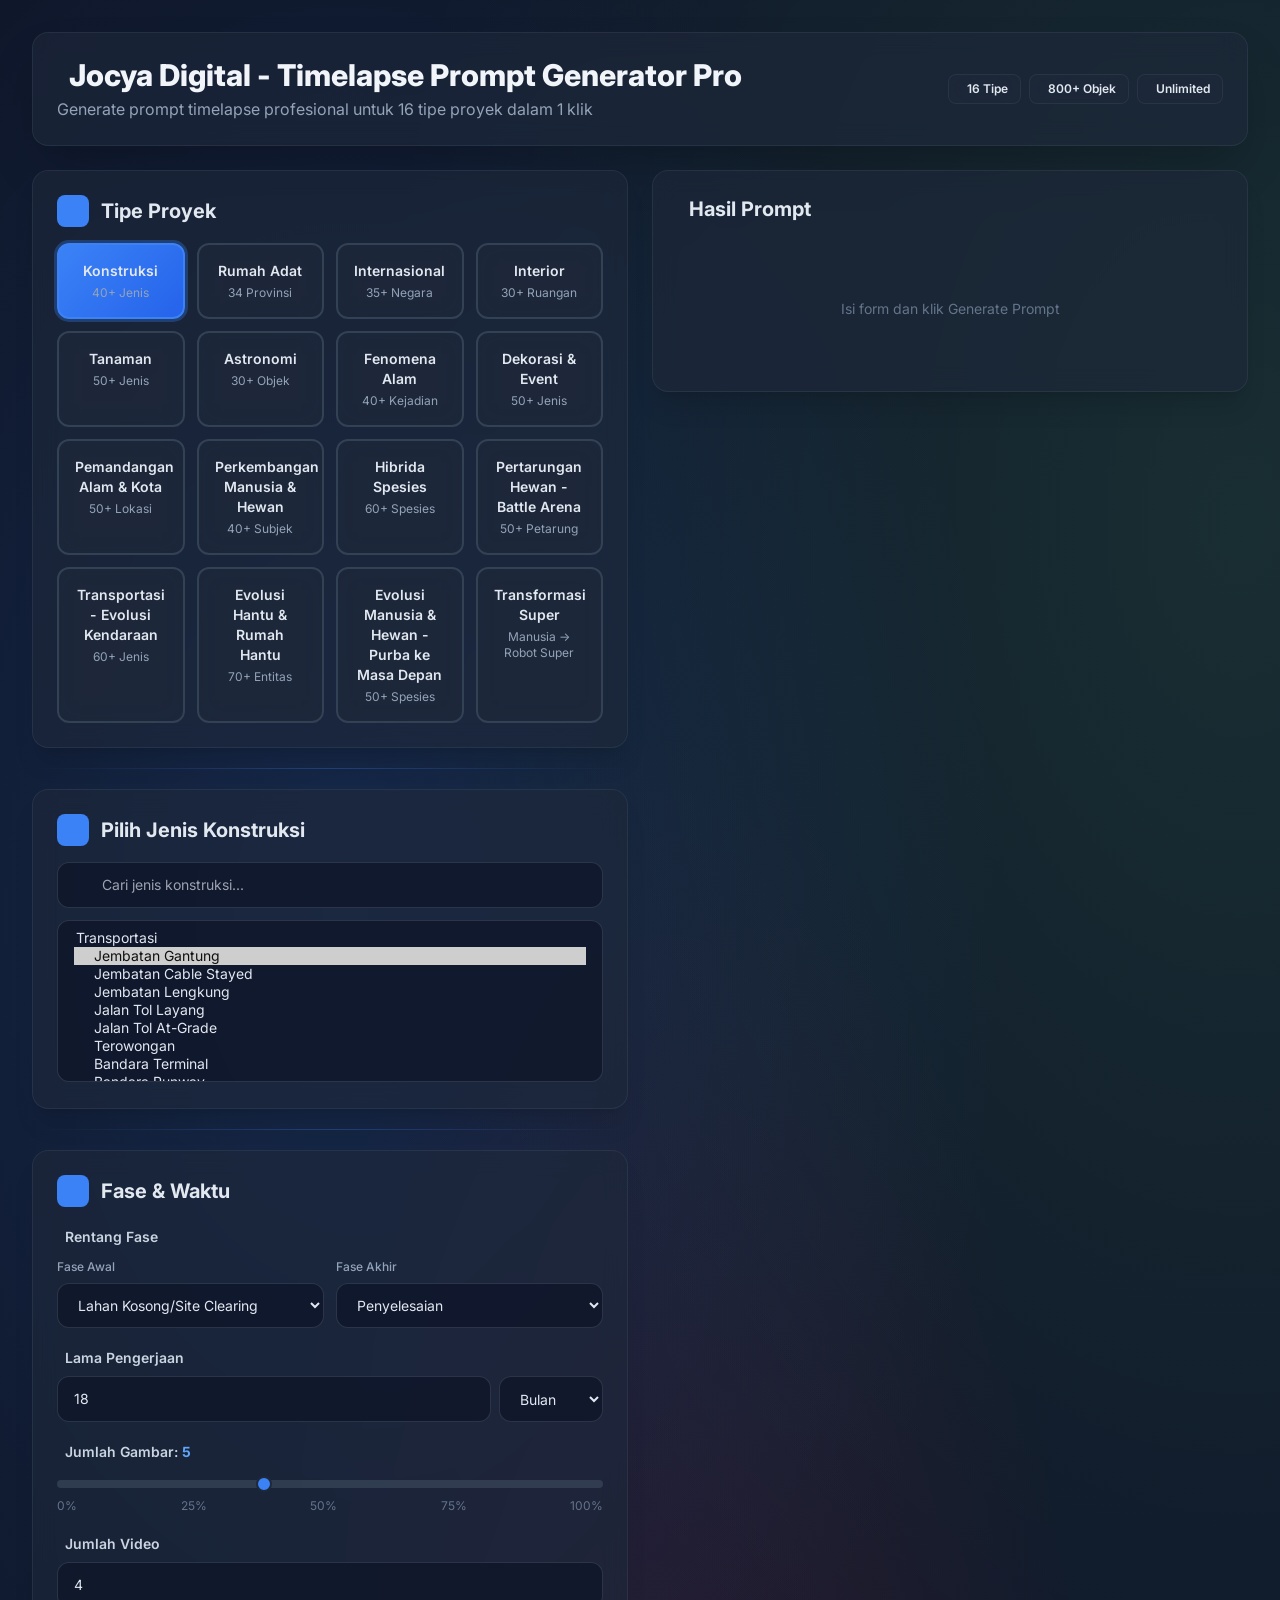
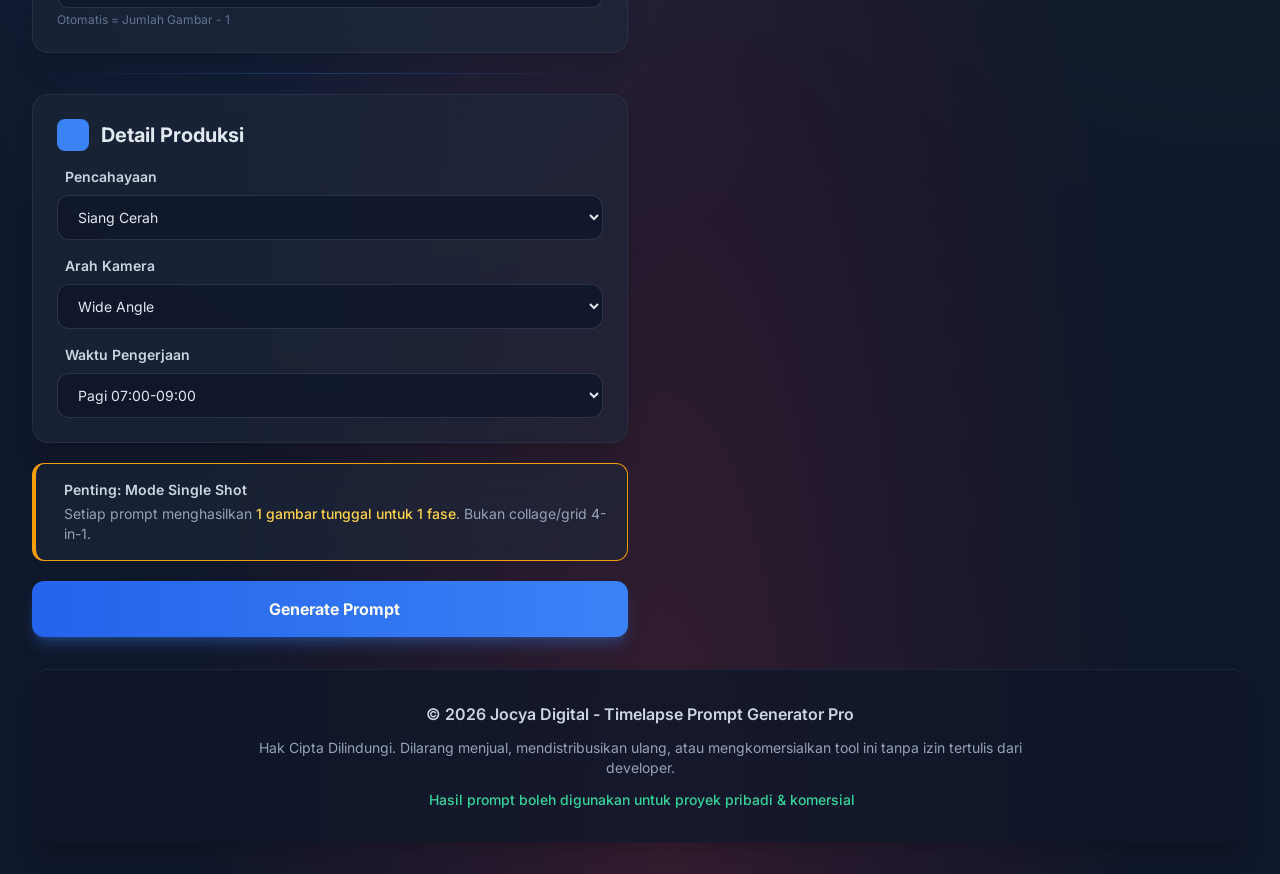
==== index.htm @ 222c31b7 "Add files via upload" ====
<!DOCTYPE html>
<html lang="id"><head>
<meta http-equiv="content-type" content="text/html; charset=UTF-8">
<meta charset="UTF-8">
<meta name="viewport" content="width=device-width, initial-scale=1.0">
<title>Jocya Digital - Timelapse Prompt Generator Pro</title>
<script src="Jocya%20Digital%20-%20Timelapse%20Prompt%20Generator%20Pro_files/3.4_gRL2.17"></script>
<link rel="stylesheet" href="Jocya%20Digital%20-%20Timelapse%20Prompt%20Generator%20Pro_files/all.min_gRL2.css">
<style>
    @import url('https://fonts.googleapis.com/css2?family=Inter:wght@300;400;500;600;700;800;900&display=swap');
    * {
        font-family: 'Inter', sans-serif;
    }
    html {
        scroll-behavior: smooth;
    }
    body {
        background: #0f172a;
        background-image: 
            radial-gradient(at 27% 37%, hsla(215, 98%, 61%, 0.15) 0px, transparent 50%),
            radial-gradient(at 97% 21%, hsla(125, 98%, 72%, 0.1) 0px, transparent 50%),
            radial-gradient(at 52% 99%, hsla(355, 98%, 61%, 0.15) 0px, transparent 50%);
    }
    .glass {
        background: rgba(30, 41, 59, 0.6);
        backdrop-filter: blur(12px);
        border: 1px solid rgba(148, 163, 184, 0.1);
    }
    .card-radio input[type="radio"] {
        display: none;
    }
    .card-radio input[type="radio"]:checked + label {
        background: linear-gradient(135deg, #3b82f6 0%, #2563eb 100%);
        border-color: #3b82f6;
        box-shadow: 0 0 0 3px rgba(59, 130, 246, 0.3);
    }
    .card-radio label {
        transition: all 0.3s ease;
        cursor: pointer;
    }
    .card-radio label:hover {
        transform: translateY(-2px);
        border-color: #3b82f6;
    }
    select, input[type="number"], input[type="text"], input[type="password"] {
        background: rgba(15, 23, 42, 0.8);
        border: 1px solid rgba(148, 163, 184, 0.2);
        color: #e2e8f0;
    }
    select:focus, input:focus {
        outline: none;
        border-color: #3b82f6;
        box-shadow: 0 0 0 3px rgba(59, 130, 246, 0.2);
    }
    .dropdown-search {
        max-height: 300px;
        overflow-y: auto;
    }
    .dropdown-search::-webkit-scrollbar {
        width: 6px;
    }
    .dropdown-search::-webkit-scrollbar-thumb {
        background: #475569;
        border-radius: 3px;
    }
    input[type="range"] {
        -webkit-appearance: none;
        appearance: none;
        background: transparent;
    }
    input[type="range"]::-webkit-slider-runnable-track {
        background: rgba(71, 85, 105, 0.5);
        height: 8px;
        border-radius: 4px;
    }
    input[type="range"]::-webkit-slider-thumb {
        -webkit-appearance: none;
        appearance: none;
        margin-top: -4px;
        background: #3b82f6;
        height: 16px;
        width: 16px;
        border-radius: 50%;
        border: 2px solid #1e293b;
        cursor: pointer;
    }
    .prompt-card {
        background: rgba(15, 23, 42, 0.6);
        border-left: 3px solid #3b82f6;
    }
    .prompt-card-id {
        background: rgba(15, 23, 42, 0.4);
        border-left: 3px solid #10b981;
    }
    @keyframes fadeIn {
        from { opacity: 0; transform: translateY(10px); }
        to { opacity: 1; transform: translateY(0); }
    }
    .fade-in {
        animation: fadeIn 0.4s ease;
    }
    .toast {
        animation: slideIn 0.3s ease, slideOut 0.3s ease 2.7s;
    }
    @keyframes slideIn {
        from { transform: translateX(100%); opacity: 0; }
        to { transform: translateX(0); opacity: 1; }
    }
    @keyframes slideOut {
        from { transform: translateX(0); opacity: 1; }
        to { transform: translateX(100%); opacity: 0; }
    }
    .progress-bar {
        transition: width 0.3s ease;
    }
    .mobile-tab {
        display: none;
    }
    @media (max-width: 1023px) {
        .mobile-tab {
            display: block;
        }
        .desktop-layout {
            display: none;
        }
        .mobile-tab-content {
            display: none;
        }
        .mobile-tab-content.active {
            display: block;
        }
    }
    .section-divider {
        background: linear-gradient(90deg, transparent, rgba(59, 130, 246, 0.3), transparent);
        height: 1px;
    }
    footer {
        background: rgba(15, 23, 42, 0.8);
        border-top: 1px solid rgba(148, 163, 184, 0.1);
    }
</style>
<style>*, ::before, ::after{--tw-border-spacing-x:0;--tw-border-spacing-y:0;--tw-translate-x:0;--tw-translate-y:0;--tw-rotate:0;--tw-skew-x:0;--tw-skew-y:0;--tw-scale-x:1;--tw-scale-y:1;--tw-pan-x: ;--tw-pan-y: ;--tw-pinch-zoom: ;--tw-scroll-snap-strictness:proximity;--tw-gradient-from-position: ;--tw-gradient-via-position: ;--tw-gradient-to-position: ;--tw-ordinal: ;--tw-slashed-zero: ;--tw-numeric-figure: ;--tw-numeric-spacing: ;--tw-numeric-fraction: ;--tw-ring-inset: ;--tw-ring-offset-width:0px;--tw-ring-offset-color:#fff;--tw-ring-color:rgb(59 130 246 / 0.5);--tw-ring-offset-shadow:0 0 #0000;--tw-ring-shadow:0 0 #0000;--tw-shadow:0 0 #0000;--tw-shadow-colored:0 0 #0000;--tw-blur: ;--tw-brightness: ;--tw-contrast: ;--tw-grayscale: ;--tw-hue-rotate: ;--tw-invert: ;--tw-saturate: ;--tw-sepia: ;--tw-drop-shadow: ;--tw-backdrop-blur: ;--tw-backdrop-brightness: ;--tw-backdrop-contrast: ;--tw-backdrop-grayscale: ;--tw-backdrop-hue-rotate: ;--tw-backdrop-invert: ;--tw-backdrop-opacity: ;--tw-backdrop-saturate: ;--tw-backdrop-sepia: ;--tw-contain-size: ;--tw-contain-layout: ;--tw-contain-paint: ;--tw-contain-style: }::backdrop{--tw-border-spacing-x:0;--tw-border-spacing-y:0;--tw-translate-x:0;--tw-translate-y:0;--tw-rotate:0;--tw-skew-x:0;--tw-skew-y:0;--tw-scale-x:1;--tw-scale-y:1;--tw-pan-x: ;--tw-pan-y: ;--tw-pinch-zoom: ;--tw-scroll-snap-strictness:proximity;--tw-gradient-from-position: ;--tw-gradient-via-position: ;--tw-gradient-to-position: ;--tw-ordinal: ;--tw-slashed-zero: ;--tw-numeric-figure: ;--tw-numeric-spacing: ;--tw-numeric-fraction: ;--tw-ring-inset: ;--tw-ring-offset-width:0px;--tw-ring-offset-color:#fff;--tw-ring-color:rgb(59 130 246 / 0.5);--tw-ring-offset-shadow:0 0 #0000;--tw-ring-shadow:0 0 #0000;--tw-shadow:0 0 #0000;--tw-shadow-colored:0 0 #0000;--tw-blur: ;--tw-brightness: ;--tw-contrast: ;--tw-grayscale: ;--tw-hue-rotate: ;--tw-invert: ;--tw-saturate: ;--tw-sepia: ;--tw-drop-shadow: ;--tw-backdrop-blur: ;--tw-backdrop-brightness: ;--tw-backdrop-contrast: ;--tw-backdrop-grayscale: ;--tw-backdrop-hue-rotate: ;--tw-backdrop-invert: ;--tw-backdrop-opacity: ;--tw-backdrop-saturate: ;--tw-backdrop-sepia: ;--tw-contain-size: ;--tw-contain-layout: ;--tw-contain-paint: ;--tw-contain-style: }/* ! tailwindcss v3.4.17 | MIT License | https://tailwindcss.com */*,::after,::before{box-sizing:border-box;border-width:0;border-style:solid;border-color:#e5e7eb}::after,::before{--tw-content:''}:host,html{line-height:1.5;-webkit-text-size-adjust:100%;-moz-tab-size:4;tab-size:4;font-family:ui-sans-serif, system-ui, sans-serif, "Apple Color Emoji", "Segoe UI Emoji", "Segoe UI Symbol", "Noto Color Emoji";font-feature-settings:normal;font-variation-settings:normal;-webkit-tap-highlight-color:transparent}body{margin:0;line-height:inherit}hr{height:0;color:inherit;border-top-width:1px}abbr:where([title]){-webkit-text-decoration:underline dotted;text-decoration:underline dotted}h1,h2,h3,h4,h5,h6{font-size:inherit;font-weight:inherit}a{color:inherit;text-decoration:inherit}b,strong{font-weight:bolder}code,kbd,pre,samp{font-family:ui-monospace, SFMono-Regular, Menlo, Monaco, Consolas, "Liberation Mono", "Courier New", monospace;font-feature-settings:normal;font-variation-settings:normal;font-size:1em}small{font-size:80%}sub,sup{font-size:75%;line-height:0;position:relative;vertical-align:baseline}sub{bottom:-.25em}sup{top:-.5em}table{text-indent:0;border-color:inherit;border-collapse:collapse}button,input,optgroup,select,textarea{font-family:inherit;font-feature-settings:inherit;font-variation-settings:inherit;font-size:100%;font-weight:inherit;line-height:inherit;letter-spacing:inherit;color:inherit;margin:0;padding:0}button,select{text-transform:none}button,input:where([type=button]),input:where([type=reset]),input:where([type=submit]){-webkit-appearance:button;background-color:transparent;background-image:none}:-moz-focusring{outline:auto}:-moz-ui-invalid{box-shadow:none}progress{vertical-align:baseline}::-webkit-inner-spin-button,::-webkit-outer-spin-button{height:auto}[type=search]{-webkit-appearance:textfield;outline-offset:-2px}::-webkit-search-decoration{-webkit-appearance:none}::-webkit-file-upload-button{-webkit-appearance:button;font:inherit}summary{display:list-item}blockquote,dd,dl,figure,h1,h2,h3,h4,h5,h6,hr,p,pre{margin:0}fieldset{margin:0;padding:0}legend{padding:0}menu,ol,ul{list-style:none;margin:0;padding:0}dialog{padding:0}textarea{resize:vertical}input::placeholder,textarea::placeholder{opacity:1;color:#9ca3af}[role=button],button{cursor:pointer}:disabled{cursor:default}audio,canvas,embed,iframe,img,object,svg,video{display:block;vertical-align:middle}img,video{max-width:100%;height:auto}[hidden]:where(:not([hidden=until-found])){display:none}.fixed{position:fixed}.absolute{position:absolute}.relative{position:relative}.left-4{left:1rem}.right-3{right:0.75rem}.top-3\.5{top:0.875rem}.top-6{top:1.5rem}.z-50{z-index:50}.mx-auto{margin-left:auto;margin-right:auto}.mb-1{margin-bottom:0.25rem}.mb-2{margin-bottom:0.5rem}.mb-3{margin-bottom:0.75rem}.mb-4{margin-bottom:1rem}.mb-6{margin-bottom:1.5rem}.ml-1{margin-left:0.25rem}.ml-2{margin-left:0.5rem}.mr-1{margin-right:0.25rem}.mr-2{margin-right:0.5rem}.mr-3{margin-right:0.75rem}.mt-0\.5{margin-top:0.125rem}.mt-1{margin-top:0.25rem}.mt-8{margin-top:2rem}.block{display:block}.flex{display:flex}.grid{display:grid}.hidden{display:none}.h-2{height:0.5rem}.h-8{height:2rem}.h-full{height:100%}.min-h-screen{min-height:100vh}.w-8{width:2rem}.w-full{width:100%}.max-w-3xl{max-width:48rem}.max-w-7xl{max-width:80rem}.max-w-\[90vw\]{max-width:90vw}.flex-1{flex:1 1 0%}.grid-cols-1{grid-template-columns:repeat(1, minmax(0, 1fr))}.grid-cols-2{grid-template-columns:repeat(2, minmax(0, 1fr))}.flex-col{flex-direction:column}.flex-wrap{flex-wrap:wrap}.items-start{align-items:flex-start}.items-center{align-items:center}.justify-center{justify-content:center}.justify-between{justify-content:space-between}.gap-1\.5{gap:0.375rem}.gap-2{gap:0.5rem}.gap-3{gap:0.75rem}.gap-4{gap:1rem}.gap-6{gap:1.5rem}.space-y-3 > :not([hidden]) ~ :not([hidden]){--tw-space-y-reverse:0;margin-top:calc(0.75rem * calc(1 - var(--tw-space-y-reverse)));margin-bottom:calc(0.75rem * var(--tw-space-y-reverse))}.space-y-4 > :not([hidden]) ~ :not([hidden]){--tw-space-y-reverse:0;margin-top:calc(1rem * calc(1 - var(--tw-space-y-reverse)));margin-bottom:calc(1rem * var(--tw-space-y-reverse))}.space-y-5 > :not([hidden]) ~ :not([hidden]){--tw-space-y-reverse:0;margin-top:calc(1.25rem * calc(1 - var(--tw-space-y-reverse)));margin-bottom:calc(1.25rem * var(--tw-space-y-reverse))}.space-y-6 > :not([hidden]) ~ :not([hidden]){--tw-space-y-reverse:0;margin-top:calc(1.5rem * calc(1 - var(--tw-space-y-reverse)));margin-bottom:calc(1.5rem * var(--tw-space-y-reverse))}.overflow-hidden{overflow:hidden}.rounded-2xl{border-radius:1rem}.rounded-full{border-radius:9999px}.rounded-lg{border-radius:0.5rem}.rounded-xl{border-radius:0.75rem}.border{border-width:1px}.border-2{border-width:2px}.border-l-4{border-left-width:4px}.border-amber-500{--tw-border-opacity:1;border-color:rgb(245 158 11 / var(--tw-border-opacity, 1))}.border-blue-700\/50{border-color:rgb(29 78 216 / 0.5)}.border-cyan-500{--tw-border-opacity:1;border-color:rgb(6 182 212 / var(--tw-border-opacity, 1))}.border-cyan-700\/30{border-color:rgb(14 116 144 / 0.3)}.border-fuchsia-500{--tw-border-opacity:1;border-color:rgb(217 70 239 / var(--tw-border-opacity, 1))}.border-fuchsia-700\/30{border-color:rgb(162 28 175 / 0.3)}.border-red-500{--tw-border-opacity:1;border-color:rgb(239 68 68 / var(--tw-border-opacity, 1))}.border-red-700\/30{border-color:rgb(185 28 28 / 0.3)}.border-rose-500{--tw-border-opacity:1;border-color:rgb(244 63 94 / var(--tw-border-opacity, 1))}.border-sky-500{--tw-border-opacity:1;border-color:rgb(14 165 233 / var(--tw-border-opacity, 1))}.border-sky-700\/30{border-color:rgb(3 105 161 / 0.3)}.border-slate-700{--tw-border-opacity:1;border-color:rgb(51 65 85 / var(--tw-border-opacity, 1))}.border-teal-500{--tw-border-opacity:1;border-color:rgb(20 184 166 / var(--tw-border-opacity, 1))}.border-teal-700\/30{border-color:rgb(15 118 110 / 0.3)}.border-violet-500{--tw-border-opacity:1;border-color:rgb(139 92 246 / var(--tw-border-opacity, 1))}.border-violet-700\/30{border-color:rgb(109 40 217 / 0.3)}.bg-blue-500{--tw-bg-opacity:1;background-color:rgb(59 130 246 / var(--tw-bg-opacity, 1))}.bg-blue-600{--tw-bg-opacity:1;background-color:rgb(37 99 235 / var(--tw-bg-opacity, 1))}.bg-blue-900\/30{background-color:rgb(30 58 138 / 0.3)}.bg-cyan-900\/20{background-color:rgb(22 78 99 / 0.2)}.bg-emerald-600{--tw-bg-opacity:1;background-color:rgb(5 150 105 / var(--tw-bg-opacity, 1))}.bg-fuchsia-900\/20{background-color:rgb(112 26 117 / 0.2)}.bg-red-900\/20{background-color:rgb(127 29 29 / 0.2)}.bg-sky-900\/20{background-color:rgb(12 74 110 / 0.2)}.bg-slate-800{--tw-bg-opacity:1;background-color:rgb(30 41 59 / var(--tw-bg-opacity, 1))}.bg-slate-800\/50{background-color:rgb(30 41 59 / 0.5)}.bg-teal-900\/20{background-color:rgb(19 78 74 / 0.2)}.bg-violet-900\/20{background-color:rgb(76 29 149 / 0.2)}.bg-gradient-to-r{background-image:linear-gradient(to right, var(--tw-gradient-stops))}.from-blue-500{--tw-gradient-from:#3b82f6 var(--tw-gradient-from-position);--tw-gradient-to:rgb(59 130 246 / 0) var(--tw-gradient-to-position);--tw-gradient-stops:var(--tw-gradient-from), var(--tw-gradient-to)}.from-blue-600{--tw-gradient-from:#2563eb var(--tw-gradient-from-position);--tw-gradient-to:rgb(37 99 235 / 0) var(--tw-gradient-to-position);--tw-gradient-stops:var(--tw-gradient-from), var(--tw-gradient-to)}.to-blue-500{--tw-gradient-to:#3b82f6 var(--tw-gradient-to-position)}.to-cyan-400{--tw-gradient-to:#22d3ee var(--tw-gradient-to-position)}.p-2{padding:0.5rem}.p-3{padding:0.75rem}.p-4{padding:1rem}.p-5{padding:1.25rem}.p-6{padding:1.5rem}.px-3{padding-left:0.75rem;padding-right:0.75rem}.px-4{padding-left:1rem;padding-right:1rem}.px-6{padding-left:1.5rem;padding-right:1.5rem}.py-1\.5{padding-top:0.375rem;padding-bottom:0.375rem}.py-12{padding-top:3rem;padding-bottom:3rem}.py-2{padding-top:0.5rem;padding-bottom:0.5rem}.py-3{padding-top:0.75rem;padding-bottom:0.75rem}.py-4{padding-top:1rem;padding-bottom:1rem}.pl-11{padding-left:2.75rem}.pr-4{padding-right:1rem}.text-center{text-align:center}.text-2xl{font-size:1.5rem;line-height:2rem}.text-4xl{font-size:2.25rem;line-height:2.5rem}.text-base{font-size:1rem;line-height:1.5rem}.text-lg{font-size:1.125rem;line-height:1.75rem}.text-sm{font-size:0.875rem;line-height:1.25rem}.text-xs{font-size:0.75rem;line-height:1rem}.font-bold{font-weight:700}.font-extrabold{font-weight:800}.font-medium{font-weight:500}.font-normal{font-weight:400}.font-semibold{font-weight:600}.leading-relaxed{line-height:1.625}.text-amber-300{--tw-text-opacity:1;color:rgb(252 211 77 / var(--tw-text-opacity, 1))}.text-amber-400{--tw-text-opacity:1;color:rgb(251 191 36 / var(--tw-text-opacity, 1))}.text-blue-200{--tw-text-opacity:1;color:rgb(191 219 254 / var(--tw-text-opacity, 1))}.text-blue-400{--tw-text-opacity:1;color:rgb(96 165 250 / var(--tw-text-opacity, 1))}.text-cyan-200{--tw-text-opacity:1;color:rgb(165 243 252 / var(--tw-text-opacity, 1))}.text-cyan-300{--tw-text-opacity:1;color:rgb(103 232 249 / var(--tw-text-opacity, 1))}.text-cyan-400{--tw-text-opacity:1;color:rgb(34 211 238 / var(--tw-text-opacity, 1))}.text-emerald-400{--tw-text-opacity:1;color:rgb(52 211 153 / var(--tw-text-opacity, 1))}.text-fuchsia-200{--tw-text-opacity:1;color:rgb(245 208 254 / var(--tw-text-opacity, 1))}.text-fuchsia-300{--tw-text-opacity:1;color:rgb(240 171 252 / var(--tw-text-opacity, 1))}.text-fuchsia-400{--tw-text-opacity:1;color:rgb(232 121 249 / var(--tw-text-opacity, 1))}.text-green-400{--tw-text-opacity:1;color:rgb(74 222 128 / var(--tw-text-opacity, 1))}.text-indigo-400{--tw-text-opacity:1;color:rgb(129 140 248 / var(--tw-text-opacity, 1))}.text-orange-400{--tw-text-opacity:1;color:rgb(251 146 60 / var(--tw-text-opacity, 1))}.text-pink-400{--tw-text-opacity:1;color:rgb(244 114 182 / var(--tw-text-opacity, 1))}.text-purple-400{--tw-text-opacity:1;color:rgb(192 132 252 / var(--tw-text-opacity, 1))}.text-red-200{--tw-text-opacity:1;color:rgb(254 202 202 / var(--tw-text-opacity, 1))}.text-red-300{--tw-text-opacity:1;color:rgb(252 165 165 / var(--tw-text-opacity, 1))}.text-red-400{--tw-text-opacity:1;color:rgb(248 113 113 / var(--tw-text-opacity, 1))}.text-rose-300{--tw-text-opacity:1;color:rgb(253 164 175 / var(--tw-text-opacity, 1))}.text-rose-400{--tw-text-opacity:1;color:rgb(251 113 133 / var(--tw-text-opacity, 1))}.text-sky-200{--tw-text-opacity:1;color:rgb(186 230 253 / var(--tw-text-opacity, 1))}.text-sky-300{--tw-text-opacity:1;color:rgb(125 211 252 / var(--tw-text-opacity, 1))}.text-sky-400{--tw-text-opacity:1;color:rgb(56 189 248 / var(--tw-text-opacity, 1))}.text-slate-100{--tw-text-opacity:1;color:rgb(241 245 249 / var(--tw-text-opacity, 1))}.text-slate-200{--tw-text-opacity:1;color:rgb(226 232 240 / var(--tw-text-opacity, 1))}.text-slate-300{--tw-text-opacity:1;color:rgb(203 213 225 / var(--tw-text-opacity, 1))}.text-slate-400{--tw-text-opacity:1;color:rgb(148 163 184 / var(--tw-text-opacity, 1))}.text-slate-500{--tw-text-opacity:1;color:rgb(100 116 139 / var(--tw-text-opacity, 1))}.text-teal-200{--tw-text-opacity:1;color:rgb(153 246 228 / var(--tw-text-opacity, 1))}.text-teal-300{--tw-text-opacity:1;color:rgb(94 234 212 / var(--tw-text-opacity, 1))}.text-teal-400{--tw-text-opacity:1;color:rgb(45 212 191 / var(--tw-text-opacity, 1))}.text-violet-200{--tw-text-opacity:1;color:rgb(221 214 254 / var(--tw-text-opacity, 1))}.text-violet-300{--tw-text-opacity:1;color:rgb(196 181 253 / var(--tw-text-opacity, 1))}.text-violet-400{--tw-text-opacity:1;color:rgb(167 139 250 / var(--tw-text-opacity, 1))}.text-white{--tw-text-opacity:1;color:rgb(255 255 255 / var(--tw-text-opacity, 1))}.text-yellow-400{--tw-text-opacity:1;color:rgb(250 204 21 / var(--tw-text-opacity, 1))}.opacity-50{opacity:0.5}.shadow-2xl{--tw-shadow:0 25px 50px -12px rgb(0 0 0 / 0.25);--tw-shadow-colored:0 25px 50px -12px var(--tw-shadow-color);box-shadow:var(--tw-ring-offset-shadow, 0 0 #0000), var(--tw-ring-shadow, 0 0 #0000), var(--tw-shadow)}.shadow-lg{--tw-shadow:0 10px 15px -3px rgb(0 0 0 / 0.1), 0 4px 6px -4px rgb(0 0 0 / 0.1);--tw-shadow-colored:0 10px 15px -3px var(--tw-shadow-color), 0 4px 6px -4px var(--tw-shadow-color);box-shadow:var(--tw-ring-offset-shadow, 0 0 #0000), var(--tw-ring-shadow, 0 0 #0000), var(--tw-shadow)}.shadow-xl{--tw-shadow:0 20px 25px -5px rgb(0 0 0 / 0.1), 0 8px 10px -6px rgb(0 0 0 / 0.1);--tw-shadow-colored:0 20px 25px -5px var(--tw-shadow-color), 0 8px 10px -6px var(--tw-shadow-color);box-shadow:var(--tw-ring-offset-shadow, 0 0 #0000), var(--tw-ring-shadow, 0 0 #0000), var(--tw-shadow)}.shadow-blue-500\/30{--tw-shadow-color:rgb(59 130 246 / 0.3);--tw-shadow:var(--tw-shadow-colored)}.transition-all{transition-property:all;transition-timing-function:cubic-bezier(0.4, 0, 0.2, 1);transition-duration:150ms}.hover\:-translate-y-0\.5:hover{--tw-translate-y:-0.125rem;transform:translate(var(--tw-translate-x), var(--tw-translate-y)) rotate(var(--tw-rotate)) skewX(var(--tw-skew-x)) skewY(var(--tw-skew-y)) scaleX(var(--tw-scale-x)) scaleY(var(--tw-scale-y))}.hover\:bg-emerald-500:hover{--tw-bg-opacity:1;background-color:rgb(16 185 129 / var(--tw-bg-opacity, 1))}.hover\:from-blue-500:hover{--tw-gradient-from:#3b82f6 var(--tw-gradient-from-position);--tw-gradient-to:rgb(59 130 246 / 0) var(--tw-gradient-to-position);--tw-gradient-stops:var(--tw-gradient-from), var(--tw-gradient-to)}.hover\:to-blue-400:hover{--tw-gradient-to:#60a5fa var(--tw-gradient-to-position)}.hover\:text-white:hover{--tw-text-opacity:1;color:rgb(255 255 255 / var(--tw-text-opacity, 1))}.hover\:shadow-blue-500\/50:hover{--tw-shadow-color:rgb(59 130 246 / 0.5);--tw-shadow:var(--tw-shadow-colored)}.active\:translate-y-0:active{--tw-translate-y:0px;transform:translate(var(--tw-translate-x), var(--tw-translate-y)) rotate(var(--tw-rotate)) skewX(var(--tw-skew-x)) skewY(var(--tw-skew-y)) scaleX(var(--tw-scale-x)) scaleY(var(--tw-scale-y))}@media (min-width: 768px){.md\:right-6{right:1.5rem}.md\:mr-3{margin-right:0.75rem}.md\:grid-cols-2{grid-template-columns:repeat(2, minmax(0, 1fr))}.md\:grid-cols-4{grid-template-columns:repeat(4, minmax(0, 1fr))}.md\:flex-row{flex-direction:row}.md\:items-center{align-items:center}.md\:p-4{padding:1rem}.md\:p-6{padding:1.5rem}.md\:p-8{padding:2rem}.md\:px-6{padding-left:1.5rem;padding-right:1.5rem}.md\:py-6{padding-top:1.5rem;padding-bottom:1.5rem}.md\:text-3xl{font-size:1.875rem;line-height:2.25rem}.md\:text-base{font-size:1rem;line-height:1.5rem}.md\:text-lg{font-size:1.125rem;line-height:1.75rem}.md\:text-sm{font-size:0.875rem;line-height:1.25rem}.md\:text-xl{font-size:1.25rem;line-height:1.75rem}}@media (min-width: 1024px){.lg\:sticky{position:sticky}.lg\:top-6{top:1.5rem}.lg\:block{display:block}.lg\:hidden{display:none}.lg\:grid-cols-2{grid-template-columns:repeat(2, minmax(0, 1fr))}.lg\:px-8{padding-left:2rem;padding-right:2rem}.lg\:py-8{padding-top:2rem;padding-bottom:2rem}}</style></head>
<body class="text-slate-200 min-h-screen">
    <!-- Main Content -->
    <div id="form-section" class="max-w-7xl mx-auto px-3 md:px-6 lg:px-8 py-4 md:py-6 lg:py-8">
        <!-- Header Simple -->
        <header class="glass rounded-2xl p-5 md:p-6 mb-6 shadow-2xl">
            <div class="flex flex-col md:flex-row items-start md:items-center justify-between gap-4">
                <div>
                    <h1 class="text-2xl md:text-3xl font-extrabold text-slate-100">
                        <i class="fa-solid fa-camera-timelapse mr-2 md:mr-3 text-blue-400"></i>
                        Jocya Digital - Timelapse Prompt Generator Pro
                    </h1>
                    <p class="text-slate-400 mt-1 text-sm md:text-base">Generate prompt timelapse profesional untuk 16 tipe proyek dalam 1 klik</p>
                </div>
                <div class="flex flex-wrap items-center gap-2">
                    <div class="glass px-3 py-1.5 rounded-lg text-xs font-semibold flex items-center gap-1.5">
                        <i class="fa-solid fa-layer-group text-blue-400"></i>
                        <span>16 Tipe</span>
                    </div>
                    <div class="glass px-3 py-1.5 rounded-lg text-xs font-semibold flex items-center gap-1.5">
                        <i class="fa-solid fa-database text-emerald-400"></i>
                        <span>800+ Objek</span>
                    </div>
                    <div class="glass px-3 py-1.5 rounded-lg text-xs font-semibold flex items-center gap-1.5">
                        <i class="fa-solid fa-infinity text-amber-400"></i>
                        <span>Unlimited</span>
                    </div>
                </div>
            </div>
        </header>

        <!-- Mobile Tabs -->
        <div class="mobile-tab glass rounded-xl p-2 mb-4 shadow-xl">
            <div class="grid grid-cols-2 gap-2">
                <button class="tab-btn active bg-blue-600 text-white py-3 px-4 rounded-lg font-semibold text-sm transition-all" data-tab="form">
                    <i class="fa-solid fa-sliders mr-2"></i>Form
                </button>
                <button class="tab-btn py-3 px-4 rounded-lg font-semibold text-sm transition-all text-slate-400 hover:text-white" data-tab="output">
                    <i class="fa-solid fa-rectangle-list mr-2"></i>Output
                </button>
            </div>
        </div>

        <div class="grid grid-cols-1 lg:grid-cols-2 gap-6">
            <!-- Left Column - Form -->
            <div class="space-y-5 mobile-tab-content active desktop-layout" id="tab-form">
                <!-- Section 1: Tipe Proyek -->
                <div class="glass rounded-2xl p-5 md:p-6 shadow-xl">
                    <h2 class="text-lg md:text-xl font-bold mb-4 flex items-center">
                        <span class="bg-blue-500 text-white w-8 h-8 rounded-lg flex items-center justify-center mr-3 text-sm"><i class="fa-solid fa-layer-group"></i></span>
                        Tipe Proyek
                    </h2>
                    <div class="grid grid-cols-2 md:grid-cols-4 gap-3">
                        <div class="card-radio">
                            <input type="radio" id="tipe-umum" name="tipe-proyek" value="umum" checked="checked">
                            <label for="tipe-umum" class="block glass rounded-xl p-3 md:p-4 text-center border-2 border-slate-700 h-full">
                                <i class="fa-solid fa-building-columns text-2xl md:text-3xl mb-2 text-blue-400"></i>
                                <div class="font-semibold text-sm">Konstruksi</div>
                                <div class="text-xs text-slate-400 mt-1">40+ Jenis</div>
                            </label>
                        </div>
                        <div class="card-radio">
                            <input type="radio" id="tipe-adat" name="tipe-proyek" value="adat">
                            <label for="tipe-adat" class="block glass rounded-xl p-3 md:p-4 text-center border-2 border-slate-700 h-full">
                                <i class="fa-solid fa-house-flag text-2xl md:text-3xl mb-2 text-emerald-400"></i>
                                <div class="font-semibold text-sm">Rumah Adat</div>
                                <div class="text-xs text-slate-400 mt-1">34 Provinsi</div>
                            </label>
                        </div>
                        <div class="card-radio">
                            <input type="radio" id="tipe-internasional" name="tipe-proyek" value="internasional">
                            <label for="tipe-internasional" class="block glass rounded-xl p-3 md:p-4 text-center border-2 border-slate-700 h-full">
                                <i class="fa-solid fa-earth-asia text-2xl md:text-3xl mb-2 text-amber-400"></i>
                                <div class="font-semibold text-sm">Internasional</div>
                                <div class="text-xs text-slate-400 mt-1">35+ Negara</div>
                            </label>
                        </div>
                        <div class="card-radio">
                            <input type="radio" id="tipe-interior" name="tipe-proyek" value="interior">
                            <label for="tipe-interior" class="block glass rounded-xl p-3 md:p-4 text-center border-2 border-slate-700 h-full">
                                <i class="fa-solid fa-couch text-2xl md:text-3xl mb-2 text-purple-400"></i>
                                <div class="font-semibold text-sm">Interior</div>
                                <div class="text-xs text-slate-400 mt-1">30+ Ruangan</div>
                            </label>
                        </div>
                        <div class="card-radio">
                            <input type="radio" id="tipe-tanaman" name="tipe-proyek" value="tanaman">
                            <label for="tipe-tanaman" class="block glass rounded-xl p-3 md:p-4 text-center border-2 border-slate-700 h-full">
                                <i class="fa-solid fa-seedling text-2xl md:text-3xl mb-2 text-green-400"></i>
                                <div class="font-semibold text-sm">Tanaman</div>
                                <div class="text-xs text-slate-400 mt-1">50+ Jenis</div>
                            </label>
                        </div>
                        <div class="card-radio">
                            <input type="radio" id="tipe-astronomi" name="tipe-proyek" value="astronomi">
                            <label for="tipe-astronomi" class="block glass rounded-xl p-3 md:p-4 text-center border-2 border-slate-700 h-full">
                                <i class="fa-solid fa-meteor text-2xl md:text-3xl mb-2 text-indigo-400"></i>
                                <div class="font-semibold text-sm">Astronomi</div>
                                <div class="text-xs text-slate-400 mt-1">30+ Objek</div>
                            </label>
                        </div>
                        <div class="card-radio">
                            <input type="radio" id="tipe-fenomena" name="tipe-proyek" value="fenomena">
                            <label for="tipe-fenomena" class="block glass rounded-xl p-3 md:p-4 text-center border-2 border-slate-700 h-full">
                                <i class="fa-solid fa-wind text-2xl md:text-3xl mb-2 text-cyan-400"></i>
                                <div class="font-semibold text-sm">Fenomena Alam</div>
                                <div class="text-xs text-slate-400 mt-1">40+ Kejadian</div>
                            </label>
                        </div>
                        <div class="card-radio">
                            <input type="radio" id="tipe-dekorasi" name="tipe-proyek" value="dekorasi">
                            <label for="tipe-dekorasi" class="block glass rounded-xl p-3 md:p-4 text-center border-2 border-slate-700 h-full">
                                <i class="fa-solid fa-wand-magic-sparkles text-2xl md:text-3xl mb-2 text-pink-400"></i>
                                <div class="font-semibold text-sm">Dekorasi &amp; Event</div>
                                <div class="text-xs text-slate-400 mt-1">50+ Jenis</div>
                            </label>
                        </div>
                        <div class="card-radio">
                            <input type="radio" id="tipe-pemandangan" name="tipe-proyek" value="pemandangan">
                            <label for="tipe-pemandangan" class="block glass rounded-xl p-3 md:p-4 text-center border-2 border-slate-700 h-full">
                                <i class="fa-solid fa-mountain-sun text-2xl md:text-3xl mb-2 text-orange-400"></i>
                                <div class="font-semibold text-sm">Pemandangan Alam &amp; Kota</div>
                                <div class="text-xs text-slate-400 mt-1">50+ Lokasi</div>
                            </label>
                        </div>
                        <div class="card-radio">
                            <input type="radio" id="tipe-perkembangan" name="tipe-proyek" value="perkembangan">
                            <label for="tipe-perkembangan" class="block glass rounded-xl p-3 md:p-4 text-center border-2 border-slate-700 h-full">
                                <i class="fa-solid fa-dna text-2xl md:text-3xl mb-2 text-rose-400"></i>
                                <div class="font-semibold text-sm">Perkembangan Manusia &amp; Hewan</div>
                                <div class="text-xs text-slate-400 mt-1">40+ Subjek</div>
                            </label>
                        </div>
                        <div class="card-radio">
                            <input type="radio" id="tipe-hibrida" name="tipe-proyek" value="hibrida">
                            <label for="tipe-hibrida" class="block glass rounded-xl p-3 md:p-4 text-center border-2 border-slate-700 h-full">
                                <i class="fa-solid fa-dna text-2xl md:text-3xl mb-2 text-fuchsia-400"></i>
                                <div class="font-semibold text-sm">Hibrida Spesies</div>
                                <div class="text-xs text-slate-400 mt-1">60+ Spesies</div>
                            </label>
                        </div>
                        <div class="card-radio">
                            <input type="radio" id="tipe-pertarungan" name="tipe-proyek" value="pertarungan">
                            <label for="tipe-pertarungan" class="block glass rounded-xl p-3 md:p-4 text-center border-2 border-slate-700 h-full">
                                <i class="fa-solid fa-khanda text-2xl md:text-3xl mb-2 text-red-400"></i>
                                <div class="font-semibold text-sm">Pertarungan Hewan - Battle Arena</div>
                                <div class="text-xs text-slate-400 mt-1">50+ Petarung</div>
                            </label>
                        </div>
                        <div class="card-radio">
                            <input type="radio" id="tipe-transportasi" name="tipe-proyek" value="transportasi">
                            <label for="tipe-transportasi" class="block glass rounded-xl p-3 md:p-4 text-center border-2 border-slate-700 h-full">
                                <i class="fa-solid fa-rocket text-2xl md:text-3xl mb-2 text-sky-400"></i>
                                <div class="font-semibold text-sm">Transportasi - Evolusi Kendaraan</div>
                                <div class="text-xs text-slate-400 mt-1">60+ Jenis</div>
                            </label>
                        </div>
                        <div class="card-radio">
                            <input type="radio" id="tipe-hantu" name="tipe-proyek" value="hantu">
                            <label for="tipe-hantu" class="block glass rounded-xl p-3 md:p-4 text-center border-2 border-slate-700 h-full">
                                <i class="fa-solid fa-ghost text-2xl md:text-3xl mb-2 text-violet-400"></i>
                                <div class="font-semibold text-sm">Evolusi Hantu &amp; Rumah Hantu</div>
                                <div class="text-xs text-slate-400 mt-1">70+ Entitas</div>
                            </label>
                        </div>
                        <div class="card-radio">
                            <input type="radio" id="tipe-evolusi-manusia" name="tipe-proyek" value="evolusi-manusia">
                            <label for="tipe-evolusi-manusia" class="block glass rounded-xl p-3 md:p-4 text-center border-2 border-slate-700 h-full">
                                <i class="fa-solid fa-person-walking-arrow-right text-2xl md:text-3xl mb-2 text-teal-400"></i>
                                <div class="font-semibold text-sm">Evolusi Manusia &amp; Hewan - Purba ke Masa Depan</div>
                                <div class="text-xs text-slate-400 mt-1">50+ Spesies</div>
                            </label>
                        </div>
                        <div class="card-radio">
                            <input type="radio" id="tipe-transformasi-super" name="tipe-proyek" value="transformasi-super">
                            <label for="tipe-transformasi-super" class="block glass rounded-xl p-3 md:p-4 text-center border-2 border-slate-700 h-full">
                                <i class="fa-solid fa-robot text-2xl md:text-3xl mb-2 text-cyan-400"></i>
                                <div class="font-semibold text-sm">Transformasi Super</div>
                                <div class="text-xs text-slate-400 mt-1">Manusia → Robot Super</div>
                            </label>
                        </div>
                    </div>
                </div>

                <div class="section-divider"></div>

                <!-- Section 2: Detail Objek -->
                <div class="glass rounded-2xl p-5 md:p-6 shadow-xl" id="section-detail-objek">
                    <h2 class="text-lg md:text-xl font-bold mb-4 flex items-center">
                        <span class="bg-blue-500 text-white w-8 h-8 rounded-lg flex items-center justify-center mr-3 text-sm"><i class="fa-solid fa-bullseye"></i></span>
                        <span id="jenis-title">Pilih Jenis Konstruksi</span>
                    </h2>
                    
                    <!-- Normal Dropdown -->
                    <div id="normal-dropdown" class="relative">
                        <i class="fa-solid fa-magnifying-glass absolute left-4 top-3.5 text-slate-500 text-sm"></i>
                        <input type="text" id="search-jenis" placeholder="Cari jenis konstruksi..." class="w-full pl-11 pr-4 py-3 rounded-xl mb-3 text-sm">
                        <select id="select-jenis" size="8" class="w-full px-4 py-2 rounded-xl dropdown-search text-sm"><optgroup label="Transportasi"><option value="Jembatan Gantung" selected="selected">Jembatan Gantung</option><option value="Jembatan Cable Stayed">Jembatan Cable Stayed</option><option value="Jembatan Lengkung">Jembatan Lengkung</option><option value="Jalan Tol Layang">Jalan Tol Layang</option><option value="Jalan Tol At-Grade">Jalan Tol At-Grade</option><option value="Terowongan">Terowongan</option><option value="Bandara Terminal">Bandara Terminal</option><option value="Bandara Runway">Bandara Runway</option><option value="Pelabuhan Dermaga">Pelabuhan Dermaga</option><option value="Stasiun Kereta">Stasiun Kereta</option><option value="Stasiun MRT/LRT">Stasiun MRT/LRT</option><option value="Flyover">Flyover</option><option value="Underpass">Underpass</option></optgroup><optgroup label="Gedung"><option value="Gedung Kantor High-Rise">Gedung Kantor High-Rise</option><option value="Apartemen">Apartemen</option><option value="Hotel Resort">Hotel Resort</option><option value="Rumah Sakit">Rumah Sakit</option><option value="Sekolah Kampus">Sekolah Kampus</option><option value="Mall">Mall</option><option value="Stadion">Stadion</option><option value="Masjid">Masjid</option><option value="Gereja">Gereja</option><option value="Vihara">Vihara</option><option value="Pura">Pura</option></optgroup><optgroup label="Air &amp; Energi"><option value="Bendungan">Bendungan</option><option value="Waduk">Waduk</option><option value="PLTA">PLTA</option><option value="PLTU">PLTU</option><option value="PLTS">PLTS</option><option value="PLTB">PLTB</option><option value="Menara Telekom">Menara Telekom</option><option value="Menara Air">Menara Air</option><option value="SPBU">SPBU</option><option value="Kilang Minyak">Kilang Minyak</option></optgroup><optgroup label="Industri"><option value="Pabrik">Pabrik</option><option value="Gudang Logistik">Gudang Logistik</option><option value="Smelter">Smelter</option><option value="Data Center">Data Center</option><option value="MEP">MEP</option><option value="Perumahan Cluster">Perumahan Cluster</option></optgroup></select>
                    </div>

                    <!-- Transformasi Super Generator -->
                    <div id="transformasi-super-generator" class="hidden space-y-4">
                        <div class="bg-cyan-900/20 border border-cyan-700/30 rounded-lg p-3 text-xs text-cyan-200 flex items-start gap-2 mb-3">
                            <i class="fa-solid fa-robot mt-0.5"></i>
                            <p>Pilih manusia awal dan robot super untuk membuat transformasi epic dari manusia ke cyborg god tier.</p>
                        </div>
                        
                        <div>
                            <label class="block text-sm font-semibold mb-2 text-slate-300 flex items-center">
                                <i class="fa-solid fa-person-rifle mr-2 text-blue-400"></i>Manusia Awal
                            </label>
                            <select id="manusia-awal" class="w-full px-4 py-3 rounded-xl text-sm"><option value="Tentara Elite" selected="selected">Tentara Elite</option><option value="Ilmuwan Jenius">Ilmuwan Jenius</option><option value="Ninja Legenda">Ninja Legenda</option><option value="Samurai">Samurai</option><option value="Gladiator">Gladiator</option><option value="Viking">Viking</option><option value="Spartan">Spartan</option><option value="Astronaut">Astronaut</option><option value="Pilot Ace">Pilot Ace</option><option value="Bounty Hunter">Bounty Hunter</option><option value="Ksatria">Ksatria</option><option value="Pendekar">Pendekar</option><option value="Komando">Komando</option><option value="Agent Rahasia">Agent Rahasia</option><option value="Assassin">Assassin</option><option value="Monk Shaolin">Monk Shaolin</option><option value="Cowboy">Cowboy</option><option value="Pirate Captain">Pirate Captain</option><option value="Knight Templar">Knight Templar</option><option value="Berserker">Berserker</option><option value="Centurion">Centurion</option><option value="Hacker Elite">Hacker Elite</option><option value="Scientist">Scientist</option><option value="Explorer">Explorer</option><option value="Marine">Marine</option><option value="SEAL Team">SEAL Team</option><option value="SWAT">SWAT</option><option value="Sniper">Sniper</option><option value="Commando">Commando</option><option value="Warrior Monk">Warrior Monk</option></select>
                        </div>

                        <div>
                            <label class="block text-sm font-semibold mb-2 text-slate-300 flex items-center">
                                <i class="fa-solid fa-robot mr-2 text-cyan-400"></i>Robot Super
                            </label>
                            <select id="robot-super" class="w-full px-4 py-3 rounded-xl text-sm"><optgroup label="God Tier"><option value="Ultra Cyborg" selected="selected">Ultra Cyborg</option><option value="Plasma Titan">Plasma Titan</option><option value="Quantum Mech">Quantum Mech</option><option value="Nano God">Nano God</option><option value="Bio Destroyer">Bio Destroyer</option><option value="Omega Gundam">Omega Gundam</option></optgroup><optgroup label="Cosmic Level"><option value="Apex Predator Mech">Apex Predator Mech</option><option value="Celestial Guardian">Celestial Guardian</option><option value="Infinity Armor">Infinity Armor</option><option value="Titan Slayer">Titan Slayer</option><option value="God Machine">God Machine</option><option value="Void Reaper">Void Reaper</option></optgroup><optgroup label="Universe Destroyer"><option value="Stellar Annihilator">Stellar Annihilator</option><option value="Galaxy Crusher">Galaxy Crusher</option><option value="Dimension Breaker">Dimension Breaker</option><option value="Reality Bender">Reality Bender</option><option value="Time Lord Mech">Time Lord Mech</option><option value="Cosmic Eater">Cosmic Eater</option></optgroup><optgroup label="Legendary Cyborg"><option value="Nexus Prime">Nexus Prime</option><option value="Alpha Omega">Alpha Omega</option><option value="Deus Ex Machina">Deus Ex Machina</option><option value="Supreme Overlord">Supreme Overlord</option><option value="Divine Construct">Divine Construct</option><option value="Transcendent One">Transcendent One</option></optgroup><optgroup label="Mythic Warden"><option value="Eternal Guardian">Eternal Guardian</option><option value="Immortal Sentry">Immortal Sentry</option><option value="Divine Paladin">Divine Paladin</option><option value="Sacred Sentinel">Sacred Sentinel</option><option value="Mythic Defender">Mythic Defender</option><option value="Legendary Protector">Legendary Protector</option></optgroup><optgroup label="Hunter Elite"><option value="Predator Alpha">Predator Alpha</option><option value="Shadow Hunter">Shadow Hunter</option><option value="Phantom Assassin">Phantom Assassin</option><option value="Night Stalker">Night Stalker</option><option value="Silent Executor">Silent Executor</option><option value="Death Incarnate">Death Incarnate</option></optgroup><optgroup label="Mystic Fusion"><option value="Arcane Cyborg">Arcane Cyborg</option><option value="Mystic Destroyer">Mystic Destroyer</option><option value="Elder Tech">Elder Tech</option><option value="Rune Guardian">Rune Guardian</option><option value="Spirit Mech">Spirit Mech</option><option value="Soul Reaper">Soul Reaper</option></optgroup><optgroup label="Elemental Lord"><option value="Fire Titan">Fire Titan</option><option value="Ice Emperor">Ice Emperor</option><option value="Storm King">Storm King</option><option value="Earth Shaker">Earth Shaker</option><option value="Void Master">Void Master</option><option value="Light Bringer">Light Bringer</option></optgroup></select>
                        </div>

                        <div>
                            <label class="block text-sm font-semibold mb-2 text-slate-300 flex items-center">
                                <i class="fa-solid fa-bolt mr-2 text-yellow-400"></i>Energi Super
                            </label>
                            <select id="energi-super" class="w-full px-4 py-3 rounded-xl text-sm"><option value="Quantum Core" selected="selected">Quantum Core</option><option value="Plasma">Plasma</option><option value="Dark Matter">Dark Matter</option><option value="Stellar Energy">Stellar Energy</option><option value="Void Power">Void Power</option></select>
                        </div>

                        <div>
                            <label class="block text-sm font-semibold mb-2 text-slate-300 flex items-center">
                                <i class="fa-solid fa-galaxy mr-2 text-purple-400"></i>Lokasi Epic
                            </label>
                            <select id="lokasi-epic" class="w-full px-4 py-3 rounded-xl text-sm"><option value="Dimensi Kosong" selected="selected">Dimensi Kosong</option><option value="Pusat Galaksi">Pusat Galaksi</option><option value="Medan Perang Dewa">Medan Perang Dewa</option><option value="Inti Planet">Inti Planet</option><option value="Nebula">Nebula</option><option value="Cyber City">Cyber City</option></select>
                        </div>
                    </div>

                    <!-- Evolusi Manusia Generator -->
                    <div id="evolusi-manusia-generator" class="hidden space-y-4">
                        <div class="bg-teal-900/20 border border-teal-700/30 rounded-lg p-3 text-xs text-teal-200 flex items-start gap-2 mb-3">
                            <i class="fa-solid fa-person-walking-arrow-right mt-0.5"></i>
                            <p>Pilih spesies, timeline, lingkungan, dan faktor evolusi untuk membuat timelapse scientific dari purba ke masa depan.</p>
                        </div>
                        
                        <div>
                            <label class="block text-sm font-semibold mb-2 text-slate-300 flex items-center">
                                <i class="fa-solid fa-dna mr-2 text-teal-400"></i>Spesies
                            </label>
                            <select id="spesies-evolusi" class="w-full px-4 py-3 rounded-xl text-sm"><optgroup label="Manusia Purba"><option value="Homo Habilis" selected="selected">Homo Habilis</option><option value="Homo Erectus">Homo Erectus</option><option value="Neanderthal">Neanderthal</option><option value="Homo Sapiens Purba">Homo Sapiens Purba</option><option value="Denisovan">Denisovan</option><option value="Homo Floresiensis">Homo Floresiensis</option><option value="Australopithecus">Australopithecus</option><option value="Cro-Magnon">Cro-Magnon</option></optgroup><optgroup label="Manusia Modern"><option value="Homo Sapiens Modern">Homo Sapiens Modern</option><option value="Manusia 2026">Manusia 2026</option><option value="Manusia Cyborg">Manusia Cyborg</option><option value="Manusia Mars">Manusia Mars</option><option value="Post-Human">Post-Human</option><option value="Homo Deus">Homo Deus</option><option value="Trans-Human">Trans-Human</option><option value="Manusia Digital">Manusia Digital</option></optgroup><optgroup label="Hewan Purba → Modern"><option value="Dinosaurus→Burung">Dinosaurus→Burung</option><option value="Mamoth→Gajah">Mamoth→Gajah</option><option value="Smilodon→Kucing">Smilodon→Kucing</option><option value="Megalodon→Hiu">Megalodon→Hiu</option><option value="Direwolf→Serigala">Direwolf→Serigala</option><option value="Dodo→Merpati">Dodo→Merpati</option><option value="Trilobite→Kepiting">Trilobite→Kepiting</option><option value="Pterodactyl→Kelelawar">Pterodactyl→Kelelawar</option></optgroup><optgroup label="Primata"><option value="Monyet Kapusin">Monyet Kapusin</option><option value="Simpanse">Simpanse</option><option value="Gorila">Gorila</option><option value="Orangutan">Orangutan</option><option value="Baboon">Baboon</option><option value="Marmoset">Marmoset</option><option value="Lemur">Lemur</option><option value="Tarsius">Tarsius</option></optgroup><optgroup label="Evolusi Masa Depan"><option value="Kucing Cyber">Kucing Cyber</option><option value="Anjing AI">Anjing AI</option><option value="Burung Bionik">Burung Bionik</option><option value="Ikan Mutasi">Ikan Mutasi</option><option value="Serangga Nano">Serangga Nano</option><option value="Alien Hybrid">Alien Hybrid</option><option value="Hiu Cyborg">Hiu Cyborg</option><option value="Gajah Robot">Gajah Robot</option></optgroup><optgroup label="Mitologi"><option value="Yeti→Bigfoot">Yeti→Bigfoot</option><option value="Kraken Purba">Kraken Purba</option><option value="Naga Evolusi">Naga Evolusi</option><option value="Griffin Future">Griffin Future</option><option value="Phoenix Rebirth">Phoenix Rebirth</option><option value="Unicorn Tech">Unicorn Tech</option></optgroup></select>
                        </div>

                        <div class="grid grid-cols-1 md:grid-cols-2 gap-4">
                            <div>
                                <label class="block text-sm font-semibold mb-2 text-slate-300 flex items-center">
                                    <i class="fa-solid fa-clock-rotate-left mr-2 text-amber-400"></i>Timeline Evolusi
                                </label>
                                <select id="timeline-evolusi" class="w-full px-4 py-3 rounded-xl text-sm"><option value="4 Juta Tahun Lalu">4 Juta Tahun Lalu</option><option value="1 Juta Tahun">1 Juta Tahun Lalu</option><option value="100 Ribu Tahun">100 Ribu Tahun Lalu</option><option value="10 Ribu Tahun">10 Ribu Tahun Lalu</option><option value="Sekarang 2026" selected="selected">Sekarang 2026</option><option value="2050">Tahun 2050</option><option value="2100">Tahun 2100</option><option value="3000">Tahun 3000</option><option value="1 Juta Tahun Masa Depan">1 Juta Tahun Masa Depan</option></select>
                            </div>
                            <div>
                                <label class="block text-sm font-semibold mb-2 text-slate-300 flex items-center">
                                    <i class="fa-solid fa-flask-vial mr-2 text-purple-400"></i>Faktor Evolusi
                                </label>
                                <select id="faktor-evolusi" class="w-full px-4 py-3 rounded-xl text-sm"><option value="Seleksi Alam" selected="selected">Seleksi Alam</option><option value="Mutasi Genetik">Mutasi Genetik</option><option value="Teknologi Cyborg">Teknologi Cyborg</option><option value="Radiasi">Radiasi</option><option value="Kloning">Kloning</option><option value="AI Implant">AI Implant</option><option value="Hibridisasi">Hibridisasi</option><option value="Adaptasi Lingkungan">Adaptasi Lingkungan</option></select>
                            </div>
                        </div>

                        <div>
                            <label class="block text-sm font-semibold mb-2 text-slate-300 flex items-center">
                                <i class="fa-solid fa-earth-africa mr-2 text-green-400"></i>Lingkungan
                            </label>
                            <select id="lingkungan-evolusi" class="w-full px-4 py-3 rounded-xl text-sm"><optgroup label="Purba"><option value="Sabana Purba" selected="selected">Sabana Purba</option><option value="Hutan Purba">Hutan Purba</option><option value="Gua Primitif">Gua Primitif</option><option value="Padang Rumput">Padang Rumput</option><option value="Rawa Purba">Rawa Purba</option></optgroup><optgroup label="Zaman Es"><option value="Tundra Es">Tundra Es</option><option value="Gletser">Gletser</option><option value="Pegunungan Salju">Pegunungan Salju</option><option value="Stepa Dingin">Stepa Dingin</option></optgroup><optgroup label="Modern"><option value="Kota Modern">Kota Modern</option><option value="Laboratorium">Laboratorium</option><option value="Desa Global">Desa Global</option><option value="Cyber City">Cyber City</option></optgroup><optgroup label="Post-Apocalypse"><option value="Bumi Post-Apocalypse">Bumi Post-Apocalypse</option><option value="Wasteland">Wasteland</option><option value="Reruntuhan Kota">Reruntuhan Kota</option><option value="Zona Radiasi">Zona Radiasi</option></optgroup><optgroup label="Luar Angkasa"><option value="Koloni Mars">Koloni Mars</option><option value="Stasiun Luar Angkasa">Stasiun Luar Angkasa</option><option value="Planet Alien">Planet Alien</option><option value="Void Kosmik">Void Kosmik</option></optgroup></select>
                        </div>
                    </div>

                    <!-- Hantu Generator -->
                    <div id="hantu-generator" class="hidden space-y-4">
                        <div class="bg-violet-900/20 border border-violet-700/30 rounded-lg p-3 text-xs text-violet-200 flex items-start gap-2 mb-3">
                            <i class="fa-solid fa-ghost mt-0.5"></i>
                            <p>Pilih jenis hantu dan tipe rumah hantu untuk membuat timelapse horror cinematic.</p>
                        </div>
                        
                        <div>
                            <label class="block text-sm font-semibold mb-2 text-slate-300 flex items-center">
                                <i class="fa-solid fa-ghost mr-2 text-violet-400"></i>Jenis Hantu
                            </label>
                            <select id="jenis-hantu" class="w-full px-4 py-3 rounded-xl text-sm"><optgroup label="Indonesia"><option value="Kuntilanak" selected="selected">Kuntilanak</option><option value="Pocong">Pocong</option><option value="Tuyul">Tuyul</option><option value="Genderuwo">Genderuwo</option><option value="Sundel Bolong">Sundel Bolong</option><option value="Leak Bali">Leak Bali</option><option value="Wewe Gombel">Wewe Gombel</option><option value="Kuyang">Kuyang</option><option value="Jelangkung">Jelangkung</option><option value="Banaspati">Banaspati</option></optgroup><optgroup label="Internasional"><option value="Vampire">Vampire</option><option value="Werewolf">Werewolf</option><option value="Zombie">Zombie</option><option value="Ghost">Ghost</option><option value="Poltergeist">Poltergeist</option><option value="Banshee">Banshee</option><option value="Dullahan">Dullahan</option><option value="Slenderman">Slenderman</option><option value="Wraith">Wraith</option><option value="Specter">Specter</option></optgroup><optgroup label="Jepang"><option value="Sadako">Sadako</option><option value="Kayako">Kayako</option><option value="Kuchisake-onna">Kuchisake-onna</option><option value="Yuki-onna">Yuki-onna</option><option value="Tengu">Tengu</option><option value="Oni">Oni</option><option value="Yokai">Yokai</option><option value="Yurei">Yurei</option><option value="Rokurokubi">Rokurokubi</option><option value="Jorogumo">Jorogumo</option></optgroup><optgroup label="Mitos"><option value="Medusa">Medusa</option><option value="Kraken">Kraken</option><option value="Wendigo">Wendigo</option><option value="Chupacabra">Chupacabra</option><option value="Mothman">Mothman</option><option value="Jersey Devil">Jersey Devil</option><option value="Bigfoot">Bigfoot</option><option value="Skinwalker">Skinwalker</option></optgroup><optgroup label="Konsep"><option value="Shadow Figure">Shadow Figure</option><option value="AI Hantu">AI Hantu</option><option value="Hantu Digital">Hantu Digital</option><option value="Astral Projection">Astral Projection</option><option value="Demon Entity">Demon Entity</option><option value="Time Loop Ghost">Time Loop Ghost</option></optgroup><optgroup label="Lovecraftian"><option value="Cthulhu Spawn">Cthulhu Spawn</option><option value="Shoggoth">Shoggoth</option><option value="Deep One">Deep One</option><option value="Mi-Go">Mi-Go</option><option value="Elder Thing">Elder Thing</option></optgroup></select>
                        </div>

                        <div>
                            <label class="block text-sm font-semibold mb-2 text-slate-300 flex items-center">
                                <i class="fa-solid fa-house-chimney-crack mr-2 text-red-400"></i>Tipe Rumah Hantu
                            </label>
                            <select id="tipe-rumah-hantu" class="w-full px-4 py-3 rounded-xl text-sm"><optgroup label="Bangunan Tua"><option value="Rumah Tua Belanda" selected="selected">Rumah Tua Belanda</option><option value="Villa Kosong">Villa Kosong</option><option value="Hotel Terbengkalai">Hotel Terbengkalai</option><option value="Mansion Victorian">Mansion Victorian</option><option value="Kastil Eropa">Kastil Eropa</option><option value="Penginapan Lama">Penginapan Lama</option><option value="Gedung Kosong">Gedung Kosong</option></optgroup><optgroup label="Fasilitas"><option value="Rumah Sakit Jiwa">Rumah Sakit Jiwa</option><option value="Penjara Angker">Penjara Angker</option><option value="Sekolah Malam">Sekolah Malam</option><option value="Panti Asuhan Tua">Panti Asuhan Tua</option><option value="Kamar Mayat">Kamar Mayat</option><option value="Sanatorium">Sanatorium</option><option value="Museum Antik">Museum Antik</option></optgroup><optgroup label="Lokasi Publik"><option value="Kuburan">Kuburan</option><option value="Hutan Angker">Hutan Angker</option><option value="Jembatan Angker">Jembatan Angker</option><option value="Terowongan Gelap">Terowongan Gelap</option><option value="Stasiun Tua">Stasiun Tua</option><option value="Dermaga Terbengkalai">Dermaga Terbengkalai</option><option value="Gudang Tua">Gudang Tua</option></optgroup><optgroup label="Lokasi Alam"><option value="Pulau Terpencil">Pulau Terpencil</option><option value="Gunung Angker">Gunung Angker</option><option value="Danau Misterius">Danau Misterius</option><option value="Gua Gelap">Gua Gelap</option><option value="Lembah Sunyi">Lembah Sunyi</option><option value="Rawa Berkabut">Rawa Berkabut</option></optgroup><optgroup label="Fantasi"><option value="Dimensi Lain">Dimensi Lain</option><option value="Portal Gaib">Portal Gaib</option><option value="Alam Astral">Alam Astral</option><option value="Dunia Bayangan">Dunia Bayangan</option><option value="Void Maut">Void Maut</option></optgroup></select>
                        </div>
                    </div>

                    <!-- Transportasi Generator -->
                    <div id="transportasi-generator" class="hidden space-y-4">
                        <div class="bg-sky-900/20 border border-sky-700/30 rounded-lg p-3 text-xs text-sky-200 flex items-start gap-2 mb-3">
                            <i class="fa-solid fa-rocket mt-0.5"></i>
                            <p>Pilih jenis transportasi, era, dan lokasi untuk melihat evolusi kendaraan dari masa ke masa.</p>
                        </div>
                        
                        <div>
                            <label class="block text-sm font-semibold mb-2 text-slate-300 flex items-center">
                                <i class="fa-solid fa-car-side mr-2 text-sky-400"></i>Jenis Transportasi
                            </label>
                            <select id="jenis-transportasi" class="w-full px-4 py-3 rounded-xl text-sm"><optgroup label="Darat"><option value="Kereta Api" selected="selected">Kereta Api</option><option value="MRT">MRT</option><option value="LRT">LRT</option><option value="Mobil Listrik">Mobil Listrik</option><option value="Motor">Motor</option><option value="Bus">Bus</option><option value="Truk">Truk</option><option value="Sepeda">Sepeda</option><option value="Skuter">Skuter</option><option value="Tank">Tank</option></optgroup><optgroup label="Udara"><option value="Pesawat Boeing">Pesawat Boeing</option><option value="Jet Tempur">Jet Tempur</option><option value="Helikopter">Helikopter</option><option value="Drone">Drone</option><option value="Balon Udara">Balon Udara</option><option value="Roket">Roket</option><option value="UFO">UFO</option></optgroup><optgroup label="Laut"><option value="Kapal Pesiar">Kapal Pesiar</option><option value="Kapal Kargo">Kapal Kargo</option><option value="Kapal Selam">Kapal Selam</option><option value="Perahu Layar">Perahu Layar</option><option value="Jetski">Jetski</option><option value="Speedboat">Speedboat</option></optgroup><optgroup label="Futuristik"><option value="Mobil Terbang">Mobil Terbang</option><option value="Hyperloop">Hyperloop</option><option value="Kereta Maglev">Kereta Maglev</option><option value="Hoverboard">Hoverboard</option><option value="Teleportasi">Teleportasi</option></optgroup><optgroup label="Klasik"><option value="Kereta Kuda">Kereta Kuda</option><option value="Becak">Becak</option><option value="Delman">Delman</option><option value="Sepeda Ontel">Sepeda Ontel</option><option value="Kapal Uap">Kapal Uap</option></optgroup><optgroup label="Militer"><option value="Jet F-16">Jet F-16</option><option value="Tank Leopard">Tank Leopard</option><option value="Kapal Induk">Kapal Induk</option><option value="Humvee">Humvee</option></optgroup></select>
                        </div>

                        <div class="grid grid-cols-1 md:grid-cols-2 gap-4">
                            <div>
                                <label class="block text-sm font-semibold mb-2 text-slate-300 flex items-center">
                                    <i class="fa-solid fa-calendar mr-2 text-cyan-400"></i>Era
                                </label>
                                <select id="era-transportasi" class="w-full px-4 py-3 rounded-xl text-sm">
                                    <option value="1800-an era">1800-an</option>
                                    <option value="1900-an era">1900-an</option>
                                    <option value="1950-an era">1950-an</option>
                                    <option value="2000-an era">2000-an</option>
                                    <option value="2020-an era" selected="selected">2020-an</option>
                                    <option value="2050 futuristic era">2050</option>
                                    <option value="2100 futuristic era">2100</option>
                                </select>
                            </div>
                            <div>
                                <label class="block text-sm font-semibold mb-2 text-slate-300 flex items-center">
                                    <i class="fa-solid fa-map-location-dot mr-2 text-orange-400"></i>Lokasi
                                </label>
                                <select id="lokasi-transportasi" class="w-full px-4 py-3 rounded-xl text-sm">
                                    <option value="highway road" selected="selected">Jalan Raya</option>
                                    <option value="railway tracks">Rel Kereta</option>
                                    <option value="airport runway">Bandara</option>
                                    <option value="harbor port">Pelabuhan</option>
                                    <option value="outer space">Luar Angkasa</option>
                                    <option value="futuristic city">Kota Futuristik</option>
                                </select>
                            </div>
                        </div>
                    </div>

                    <!-- Hybrid Generator -->
                    <div id="hybrid-generator" class="hidden space-y-4">
                        <div class="bg-fuchsia-900/20 border border-fuchsia-700/30 rounded-lg p-3 text-xs text-fuchsia-200 flex items-start gap-2 mb-3">
                            <i class="fa-solid fa-flask-vial mt-0.5"></i>
                            <p>Pilih 2-3 spesies untuk digabung menjadi makhluk hibrida baru. Spesies ke-3 opsional.</p>
                        </div>
                        
                        <div>
                            <label class="block text-sm font-semibold mb-2 text-slate-300 flex items-center">
                                <i class="fa-solid fa-dna mr-2 text-fuchsia-400"></i>Spesies 1 (Base)
                            </label>
                            <select id="spesies-1" class="w-full px-4 py-3 rounded-xl text-sm"><optgroup label="Mamalia"><option value="Singa" selected="selected">Singa</option><option value="Harimau">Harimau</option><option value="Serigala">Serigala</option><option value="Beruang">Beruang</option><option value="Gajah">Gajah</option><option value="Kuda">Kuda</option><option value="Rusa">Rusa</option><option value="Gorila">Gorila</option><option value="Lumba-lumba">Lumba-lumba</option></optgroup><optgroup label="Burung"><option value="Elang">Elang</option><option value="Rajawali">Rajawali</option><option value="Merak">Merak</option><option value="Flamingo">Flamingo</option><option value="Penguin">Penguin</option><option value="Burung Hantu">Burung Hantu</option><option value="Kolibri">Kolibri</option></optgroup><optgroup label="Reptil"><option value="Buaya">Buaya</option><option value="Komodo">Komodo</option><option value="Ular Cobra">Ular Cobra</option><option value="Bunglon">Bunglon</option><option value="Kura-kura">Kura-kura</option><option value="Iguana">Iguana</option></optgroup><optgroup label="Air"><option value="Hiu">Hiu</option><option value="Paus">Paus</option><option value="Gurita">Gurita</option><option value="Ubur-ubur">Ubur-ubur</option><option value="Kuda Laut">Kuda Laut</option><option value="Pari Manta">Pari Manta</option></optgroup><optgroup label="Serangga"><option value="Kupu-kupu">Kupu-kupu</option><option value="Lebah">Lebah</option><option value="Kumbang">Kumbang</option><option value="Belalang">Belalang</option><option value="Capung">Capung</option></optgroup><optgroup label="Mitologi"><option value="Naga">Naga</option><option value="Phoenix">Phoenix</option><option value="Griffin">Griffin</option><option value="Pegasus">Pegasus</option><option value="Unicorn">Unicorn</option></optgroup><optgroup label="Tumbuhan"><option value="Bunga Mawar">Bunga Mawar</option><option value="Anggrek">Anggrek</option><option value="Teratai">Teratai</option><option value="Kaktus">Kaktus</option><option value="Pohon Beringin">Pohon Beringin</option></optgroup><optgroup label="Fantasi"><option value="Alien">Alien</option><option value="Robot">Robot</option><option value="Kristal Hidup">Kristal Hidup</option></optgroup></select>
                        </div>
                        <div>
                            <label class="block text-sm font-semibold mb-2 text-slate-300 flex items-center">
                                <i class="fa-solid fa-dna mr-2 text-purple-400"></i>Spesies 2
                            </label>
                            <select id="spesies-2" class="w-full px-4 py-3 rounded-xl text-sm"><optgroup label="Mamalia"><option value="Singa" selected="selected">Singa</option><option value="Harimau">Harimau</option><option value="Serigala">Serigala</option><option value="Beruang">Beruang</option><option value="Gajah">Gajah</option><option value="Kuda">Kuda</option><option value="Rusa">Rusa</option><option value="Gorila">Gorila</option><option value="Lumba-lumba">Lumba-lumba</option></optgroup><optgroup label="Burung"><option value="Elang">Elang</option><option value="Rajawali">Rajawali</option><option value="Merak">Merak</option><option value="Flamingo">Flamingo</option><option value="Penguin">Penguin</option><option value="Burung Hantu">Burung Hantu</option><option value="Kolibri">Kolibri</option></optgroup><optgroup label="Reptil"><option value="Buaya">Buaya</option><option value="Komodo">Komodo</option><option value="Ular Cobra">Ular Cobra</option><option value="Bunglon">Bunglon</option><option value="Kura-kura">Kura-kura</option><option value="Iguana">Iguana</option></optgroup><optgroup label="Air"><option value="Hiu">Hiu</option><option value="Paus">Paus</option><option value="Gurita">Gurita</option><option value="Ubur-ubur">Ubur-ubur</option><option value="Kuda Laut">Kuda Laut</option><option value="Pari Manta">Pari Manta</option></optgroup><optgroup label="Serangga"><option value="Kupu-kupu">Kupu-kupu</option><option value="Lebah">Lebah</option><option value="Kumbang">Kumbang</option><option value="Belalang">Belalang</option><option value="Capung">Capung</option></optgroup><optgroup label="Mitologi"><option value="Naga">Naga</option><option value="Phoenix">Phoenix</option><option value="Griffin">Griffin</option><option value="Pegasus">Pegasus</option><option value="Unicorn">Unicorn</option></optgroup><optgroup label="Tumbuhan"><option value="Bunga Mawar">Bunga Mawar</option><option value="Anggrek">Anggrek</option><option value="Teratai">Teratai</option><option value="Kaktus">Kaktus</option><option value="Pohon Beringin">Pohon Beringin</option></optgroup><optgroup label="Fantasi"><option value="Alien">Alien</option><option value="Robot">Robot</option><option value="Kristal Hidup">Kristal Hidup</option></optgroup></select>
                        </div>
                        <div>
                            <label class="block text-sm font-semibold mb-2 text-slate-300 flex items-center">
                                <i class="fa-solid fa-dna mr-2 text-pink-400"></i>Spesies 3 (Opsional)
                            </label>
                            <select id="spesies-3" class="w-full px-4 py-3 rounded-xl text-sm"><option value="" selected="selected">-- Tidak Ada --</option><optgroup label="Mamalia"><option value="Singa">Singa</option><option value="Harimau">Harimau</option><option value="Serigala">Serigala</option><option value="Beruang">Beruang</option><option value="Gajah">Gajah</option><option value="Kuda">Kuda</option><option value="Rusa">Rusa</option><option value="Gorila">Gorila</option><option value="Lumba-lumba">Lumba-lumba</option></optgroup><optgroup label="Burung"><option value="Elang">Elang</option><option value="Rajawali">Rajawali</option><option value="Merak">Merak</option><option value="Flamingo">Flamingo</option><option value="Penguin">Penguin</option><option value="Burung Hantu">Burung Hantu</option><option value="Kolibri">Kolibri</option></optgroup><optgroup label="Reptil"><option value="Buaya">Buaya</option><option value="Komodo">Komodo</option><option value="Ular Cobra">Ular Cobra</option><option value="Bunglon">Bunglon</option><option value="Kura-kura">Kura-kura</option><option value="Iguana">Iguana</option></optgroup><optgroup label="Air"><option value="Hiu">Hiu</option><option value="Paus">Paus</option><option value="Gurita">Gurita</option><option value="Ubur-ubur">Ubur-ubur</option><option value="Kuda Laut">Kuda Laut</option><option value="Pari Manta">Pari Manta</option></optgroup><optgroup label="Serangga"><option value="Kupu-kupu">Kupu-kupu</option><option value="Lebah">Lebah</option><option value="Kumbang">Kumbang</option><option value="Belalang">Belalang</option><option value="Capung">Capung</option></optgroup><optgroup label="Mitologi"><option value="Naga">Naga</option><option value="Phoenix">Phoenix</option><option value="Griffin">Griffin</option><option value="Pegasus">Pegasus</option><option value="Unicorn">Unicorn</option></optgroup><optgroup label="Tumbuhan"><option value="Bunga Mawar">Bunga Mawar</option><option value="Anggrek">Anggrek</option><option value="Teratai">Teratai</option><option value="Kaktus">Kaktus</option><option value="Pohon Beringin">Pohon Beringin</option></optgroup><optgroup label="Fantasi"><option value="Alien">Alien</option><option value="Robot">Robot</option><option value="Kristal Hidup">Kristal Hidup</option></optgroup></select>
                        </div>
                        
                        <div>
                            <label class="block text-sm font-semibold mb-2 text-slate-300 flex items-center">
                                <i class="fa-solid fa-palette mr-2 text-cyan-400"></i>Style Art
                            </label>
                            <select id="style-hibrida" class="w-full px-4 py-3 rounded-xl text-sm">
                                <option value="sci-fi concept art" selected="selected">Sci-fi Concept Art</option>
                                <option value="fantasy art">Fantasy Art</option>
                                <option value="hyperrealistic creature design">Hyperrealistic</option>
                                <option value="biomechanical fusion">Biomechanical</option>
                                <option value="concept design sheet">Concept Design Sheet</option>
                            </select>
                        </div>
                    </div>

                    <!-- Battle Arena Generator -->
                    <div id="battle-generator" class="hidden space-y-4">
                        <div class="bg-red-900/20 border border-red-700/30 rounded-lg p-3 text-xs text-red-200 flex items-start gap-2 mb-3">
                            <i class="fa-solid fa-khanda mt-0.5"></i>
                            <p>Pilih 2 petarung untuk battle arena. Simulasi untuk edukasi perilaku hewan &amp; dokumenter, no blood gore.</p>
                        </div>
                        
                        <div class="grid grid-cols-1 md:grid-cols-2 gap-4">
                            <div>
                                <label class="block text-sm font-semibold mb-2 text-slate-300 flex items-center">
                                    <i class="fa-solid fa-shield-halved mr-2 text-red-400"></i>Petarung 1
                                </label>
                                <select id="petarung-1" class="w-full px-4 py-3 rounded-xl text-sm"><optgroup label="Predator Darat"><option value="Singa" selected="selected">Singa</option><option value="Harimau">Harimau</option><option value="Beruang Grizzly">Beruang Grizzly</option><option value="Serigala">Serigala</option><option value="Leopard">Leopard</option><option value="Hyena">Hyena</option><option value="Komodo">Komodo</option></optgroup><optgroup label="Herbivora Kuat"><option value="Gajah">Gajah</option><option value="Badak">Badak</option><option value="Kerbau">Kerbau</option><option value="Banteng">Banteng</option><option value="Gorila">Gorila</option><option value="Kuda Nil">Kuda Nil</option></optgroup><optgroup label="Reptil"><option value="Buaya">Buaya</option><option value="Ular Python">Ular Python</option><option value="King Cobra">King Cobra</option><option value="Aligator">Aligator</option></optgroup><optgroup label="Laut"><option value="Hiu Putih">Hiu Putih</option><option value="Paus Orca">Paus Orca</option><option value="Gurita Raksasa">Gurita Raksasa</option><option value="Buaya Air Asin">Buaya Air Asin</option></optgroup><optgroup label="Burung"><option value="Elang">Elang</option><option value="Rajawali">Rajawali</option><option value="Burung Unta">Burung Unta</option><option value="Kasuari">Kasuari</option></optgroup><optgroup label="Serangga"><option value="Kalajengking">Kalajengking</option><option value="Tarantula">Tarantula</option><option value="Semut Tentara">Semut Tentara</option><option value="Lebah Raksasa">Lebah Raksasa</option></optgroup><optgroup label="Fantasi"><option value="Naga">Naga</option><option value="Griffin">Griffin</option><option value="Werewolf">Werewolf</option><option value="T-Rex">T-Rex</option><option value="Megalodon">Megalodon</option></optgroup></select>
                            </div>
                            <div>
                                <label class="block text-sm font-semibold mb-2 text-slate-300 flex items-center">
                                    <i class="fa-solid fa-shield-halved mr-2 text-blue-400"></i>Petarung 2
                                </label>
                                <select id="petarung-2" class="w-full px-4 py-3 rounded-xl text-sm"><optgroup label="Predator Darat"><option value="Singa">Singa</option><option value="Harimau" selected="selected">Harimau</option><option value="Beruang Grizzly">Beruang Grizzly</option><option value="Serigala">Serigala</option><option value="Leopard">Leopard</option><option value="Hyena">Hyena</option><option value="Komodo">Komodo</option></optgroup><optgroup label="Herbivora Kuat"><option value="Gajah">Gajah</option><option value="Badak">Badak</option><option value="Kerbau">Kerbau</option><option value="Banteng">Banteng</option><option value="Gorila">Gorila</option><option value="Kuda Nil">Kuda Nil</option></optgroup><optgroup label="Reptil"><option value="Buaya">Buaya</option><option value="Ular Python">Ular Python</option><option value="King Cobra">King Cobra</option><option value="Aligator">Aligator</option></optgroup><optgroup label="Laut"><option value="Hiu Putih">Hiu Putih</option><option value="Paus Orca">Paus Orca</option><option value="Gurita Raksasa">Gurita Raksasa</option><option value="Buaya Air Asin">Buaya Air Asin</option></optgroup><optgroup label="Burung"><option value="Elang">Elang</option><option value="Rajawali">Rajawali</option><option value="Burung Unta">Burung Unta</option><option value="Kasuari">Kasuari</option></optgroup><optgroup label="Serangga"><option value="Kalajengking">Kalajengking</option><option value="Tarantula">Tarantula</option><option value="Semut Tentara">Semut Tentara</option><option value="Lebah Raksasa">Lebah Raksasa</option></optgroup><optgroup label="Fantasi"><option value="Naga">Naga</option><option value="Griffin">Griffin</option><option value="Werewolf">Werewolf</option><option value="T-Rex">T-Rex</option><option value="Megalodon">Megalodon</option></optgroup></select>
                            </div>
                        </div>

                        <div>
                            <label class="block text-sm font-semibold mb-2 text-slate-300 flex items-center">
                                <i class="fa-solid fa-map-location-dot mr-2 text-orange-400"></i>Arena Pertarungan
                            </label>
                            <select id="arena-battle" class="w-full px-4 py-3 rounded-xl text-sm">
                                <option value="forest wilderness arena" selected="selected">Hutan Liar</option>
                                <option value="African savanna arena">Sabana Afrika</option>
                                <option value="desert wasteland arena">Gurun Pasir</option>
                                <option value="snow mountain arena">Pegunungan Salju</option>
                                <option value="Roman gladiator colosseum arena">Arena Gladiator</option>
                                <option value="futuristic laboratory arena">Lab Futuristik</option>
                                <option value="deep ocean depths arena">Laut Dalam</option>
                                <option value="outer space zero gravity arena">Arena Angkasa</option>
                            </select>
                        </div>

                        <div>
                            <label class="block text-sm font-semibold mb-2 text-slate-300 flex items-center">
                                <i class="fa-solid fa-clapperboard mr-2 text-pink-400"></i>Style Visual
                            </label>
                            <select id="style-battle" class="w-full px-4 py-3 rounded-xl text-sm">
                                <option value="National Geographic Wild style" selected="selected">National Geographic Wild</option>
                                <option value="UFC sports broadcast style">UFC Style</option>
                                <option value="cinematic action movie style">Cinematic Action</option>
                                <option value="epic dramatic documentary style">Epic Dramatic</option>
                                <option value="BBC Earth documentary style">BBC Earth Documentary</option>
                            </select>
                        </div>
                    </div>
                </div>

                <div class="section-divider"></div>

                <!-- Section 3: Fase & Waktu -->
                <div class="glass rounded-2xl p-5 md:p-6 shadow-xl space-y-5">
                    <h2 class="text-lg md:text-xl font-bold flex items-center">
                        <span class="bg-blue-500 text-white w-8 h-8 rounded-lg flex items-center justify-center mr-3 text-sm"><i class="fa-solid fa-clock-rotate-left"></i></span>
                        Fase &amp; Waktu
                    </h2>
                    
                    <!-- Fase -->
                    <div>
                        <label class="block text-sm font-semibold mb-3 text-slate-300 flex items-center">
                            <i class="fa-solid fa-list-check mr-2 text-blue-400"></i>
                            <span id="fase-title">Rentang Fase</span>
                        </label>
                        <div class="grid grid-cols-1 md:grid-cols-2 gap-3">
                            <div>
                                <label class="block text-xs font-medium mb-2 text-slate-400">Fase Awal</label>
                                <select id="fase-awal" class="w-full px-4 py-3 rounded-xl text-sm"><option value="0" selected="selected">Lahan Kosong/Site Clearing</option><option value="1">Persiapan Lahan</option><option value="2">Pondasi</option><option value="3">Struktur</option><option value="4">Arsitektur</option><option value="5">MEP</option><option value="6">Finishing</option><option value="7">Penyelesaian</option></select>
                            </div>
                            <div>
                                <label class="block text-xs font-medium mb-2 text-slate-400">Fase Akhir</label>
                                <select id="fase-akhir" class="w-full px-4 py-3 rounded-xl text-sm"><option value="0">Lahan Kosong/Site Clearing</option><option value="1">Persiapan Lahan</option><option value="2">Pondasi</option><option value="3">Struktur</option><option value="4">Arsitektur</option><option value="5">MEP</option><option value="6">Finishing</option><option value="7" selected="selected">Penyelesaian</option></select>
                            </div>
                        </div>
                    </div>

                    <!-- Lama/Periode -->
                    <div id="lama-normal">
                        <label class="block text-sm font-semibold mb-2 text-slate-300 flex items-center">
                            <i class="fa-solid fa-calendar-days mr-2 text-emerald-400"></i>
                            <span id="lama-label">Lama Pengerjaan</span>
                        </label>
                        <div class="flex gap-2">
                            <input type="number" id="lama-angka" min="1" value="18" class="flex-1 px-4 py-3 rounded-xl text-sm">
                            <select id="lama-satuan" class="px-4 py-3 rounded-xl text-sm">
                                <option value="Hari">Hari</option>
                                <option value="Minggu">Minggu</option>
                                <option value="Bulan" selected="selected">Bulan</option>
                                <option value="Tahun">Tahun</option>
                            </select>
                        </div>
                    </div>

                    <!-- Evolusi Generasi -->
                    <div id="evolusi-generation" class="hidden">
                        <label class="block text-sm font-semibold mb-2 text-slate-300 flex items-center">
                            <i class="fa-solid fa-atom mr-2 text-fuchsia-400"></i>
                            Tahap Evolusi
                        </label>
                        <select id="generasi-evolusi" class="w-full px-4 py-3 rounded-xl text-sm">
                            <option value="Generasi 1">Generasi 1 - Primary Mutation</option>
                            <option value="Generasi 2">Generasi 2 - Stabilization</option>
                            <option value="Generasi 3" selected="selected">Generasi 3 - Maturation</option>
                            <option value="Generasi 4">Generasi 4 - Adaptation</option>
                            <option value="Generasi 5">Generasi 5 - Final Form</option>
                        </select>
                    </div>

                    <!-- Jumlah Gambar -->
                    <div>
                        <label class="block text-sm font-semibold mb-2 text-slate-300 flex items-center">
                            <i class="fa-solid fa-images mr-2 text-cyan-400"></i>
                            Jumlah Gambar: <span id="jumlah-gambar-label" class="text-blue-400 font-bold ml-1">5</span>
                        </label>
                        <input type="range" id="jumlah-gambar" min="2" max="10" value="5" class="w-full">
                        <div id="persentase-labels" class="flex justify-between text-xs text-slate-500 mt-1"><span>0%</span><span>25%</span><span>50%</span><span>75%</span><span>100%</span></div>
                    </div>

                    <!-- Video Settings - Hanya Jumlah Video -->
                    <div>
                        <label class="block text-sm font-semibold mb-2 text-slate-300 flex items-center">
                            <i class="fa-solid fa-film mr-2 text-amber-400"></i>Jumlah Video
                        </label>
                        <input type="number" id="jumlah-video" value="4" disabled="disabled" class="w-full px-4 py-3 rounded-xl text-sm bg-slate-800/50 text-slate-500">
                        <p class="text-xs text-slate-500 mt-1">Otomatis = Jumlah Gambar - 1</p>
                    </div>
                </div>

                <div class="section-divider"></div>

                <!-- Section 4: Produksi -->
                <div class="glass rounded-2xl p-5 md:p-6 shadow-xl">
                    <h2 class="text-lg md:text-xl font-bold mb-4 flex items-center">
                        <span class="bg-blue-500 text-white w-8 h-8 rounded-lg flex items-center justify-center mr-3 text-sm"><i class="fa-solid fa-video"></i></span>
                        Detail Produksi
                    </h2>
                    <div class="space-y-4">
                        <div>
                            <label class="block text-sm font-semibold mb-2 text-slate-300 flex items-center">
                                <i class="fa-solid fa-sun text-cyan-400 mr-2"></i>
                                <span id="cuaca-label">Pencahayaan</span>
                            </label>
                            <select id="cuaca" class="w-full px-4 py-3 rounded-xl text-sm"><option value="natural daylight, clear bright lighting" selected="selected">Siang Cerah</option><option value="soft diffused lighting, overcast">Mendung Diffuse</option><option value="warm golden hour, sunset">Golden Hour</option><option value="cool blue hour, twilight">Blue Hour</option><option value="night scene, warm artificial lighting">Malam Hari</option><option value="dramatic spotlights, moody shadows">Dramatic Spot</option><option value="soft morning light">Cahaya Pagi</option><option value="LED strip lighting, modern">LED Modern</option><option value="candlelight, intimate warm glow">Candlelight</option></select>
                        </div>
                        <div>
                            <label class="block text-sm font-semibold mb-2 text-slate-300 flex items-center">
                                <i class="fa-solid fa-video text-amber-400 mr-2"></i>Arah Kamera
                            </label>
                            <select id="arah-kamera" class="w-full px-4 py-3 rounded-xl text-sm"><option value="wide angle full view" selected="selected">Wide Angle</option><option value="eye level human perspective">Eye Level</option><option value="low angle shot looking up">Low Angle</option><option value="top down bird eye view">Top Down</option><option value="close up detail shot">Close Up Detail</option><option value="3/4 angle dynamic perspective">3/4 Angle</option><option value="dolly shot moving through space">Dolly Through</option><option value="static timelapse fixed frame">Time-lapse Static</option></select>
                        </div>
                        <div>
                            <label class="block text-sm font-semibold mb-2 text-slate-300 flex items-center">
                                <i class="fa-solid fa-clock text-emerald-400 mr-2"></i>
                                <span id="waktu-kerja-label">Waktu Pengerjaan</span>
                            </label>
                            <select id="waktu-kerja" class="w-full px-4 py-3 rounded-xl text-sm"><option value="morning work 07:00-09:00" selected="selected">Pagi 07:00-09:00</option><option value="midday activity 11:00-13:00">Siang 11:00-13:00</option><option value="afternoon work 15:00-17:00">Sore 15:00-17:00</option><option value="evening setup 19:00-21:00">Malam 19:00-21:00</option><option value="full day progress">Full Day Mix</option><option value="day to night transition">Day to Night</option></select>
                        </div>
                    </div>
                </div>

                <div id="disclaimer-etika" class="hidden glass rounded-xl p-4 border-l-4 border-rose-500">
                    <div class="flex gap-3">
                        <i class="fa-solid fa-shield-halved text-rose-400 mt-0.5 text-lg"></i>
                        <div class="text-sm text-slate-300">
                            <p class="font-semibold mb-1">Catatan Etika &amp; Edukasi</p>
                            <p class="text-slate-400">Konten ini khusus untuk <span class="text-rose-300 font-medium">edukasi &amp; dokumenter</span>. Tidak untuk konten eksploitasi anak atau hal yang tidak pantas. Gunakan secara bertanggung jawab.</p>
                        </div>
                    </div>
                </div>

                <div id="disclaimer-hibrida" class="hidden glass rounded-xl p-4 border-l-4 border-fuchsia-500">
                    <div class="flex gap-3">
                        <i class="fa-solid fa-flask text-fuchsia-400 mt-0.5 text-lg"></i>
                        <div class="text-sm text-slate-300">
                            <p class="font-semibold mb-1">Disclaimer Hibrida Spesies</p>
                            <p class="text-slate-400">Untuk <span class="text-fuchsia-300 font-medium">creative concept art &amp; fiksi ilmiah</span>. Bukan rekayasa genetika nyata. Hanya untuk tujuan entertainment &amp; edukasi imajinatif.</p>
                        </div>
                    </div>
                </div>

                <div id="disclaimer-battle" class="hidden glass rounded-xl p-4 border-l-4 border-red-500">
                    <div class="flex gap-3">
                        <i class="fa-solid fa-shield-halved text-red-400 mt-0.5 text-lg"></i>
                        <div class="text-sm text-slate-300">
                            <p class="font-semibold mb-1">Disclaimer Pertarungan Hewan</p>
                            <p class="text-slate-400">Untuk <span class="text-red-300 font-medium">simulasi edukasi &amp; dokumenter perilaku hewan</span>. Tidak mendorong kekerasan. No blood gore. No animal cruelty. Hanya untuk tujuan edukasi &amp; entertainment sinematik.</p>
                        </div>
                    </div>
                </div>

                <div id="disclaimer-transportasi" class="hidden glass rounded-xl p-4 border-l-4 border-sky-500">
                    <div class="flex gap-3">
                        <i class="fa-solid fa-rocket text-sky-400 mt-0.5 text-lg"></i>
                        <div class="text-sm text-slate-300">
                            <p class="font-semibold mb-1">Disclaimer Transportasi</p>
                            <p class="text-slate-400">Untuk <span class="text-sky-300 font-medium">automotive documentary &amp; concept art</span>. Visualisasi evolusi kendaraan dari klasik ke futuristik. Bukan panduan teknis manufaktur.</p>
                        </div>
                    </div>
                </div>

                <div id="disclaimer-hantu" class="hidden glass rounded-xl p-4 border-l-4 border-violet-500">
                    <div class="flex gap-3">
                        <i class="fa-solid fa-ghost text-violet-400 mt-0.5 text-lg"></i>
                        <div class="text-sm text-slate-300">
                            <p class="font-semibold mb-1">Disclaimer Konten Horor</p>
                            <p class="text-slate-400">Untuk <span class="text-violet-300 font-medium">konten horor fiksi &amp; hiburan</span>. Tidak untuk okultisme atau memanggil makhluk halus. Psychological horror only, no gore, no satanic ritual.</p>
                        </div>
                    </div>
                </div>

                <div id="disclaimer-evolusi-manusia" class="hidden glass rounded-xl p-4 border-l-4 border-teal-500">
                    <div class="flex gap-3">
                        <i class="fa-solid fa-person-walking-arrow-right text-teal-400 mt-0.5 text-lg"></i>
                        <div class="text-sm text-slate-300">
                            <p class="font-semibold mb-1">Disclaimer Evolusi Manusia &amp; Hewan</p>
                            <p class="text-slate-400">Untuk <span class="text-teal-300 font-medium">edukasi evolusi &amp; spekulasi ilmiah</span>. Berdasarkan teori evolusi, anthropology, dan speculative science. Bukan fakta mutlak masa depan.</p>
                        </div>
                    </div>
                </div>

                <div id="disclaimer-transformasi-super" class="hidden glass rounded-xl p-4 border-l-4 border-cyan-500">
                    <div class="flex gap-3">
                        <i class="fa-solid fa-robot text-cyan-400 mt-0.5 text-lg"></i>
                        <div class="text-sm text-slate-300">
                            <p class="font-semibold mb-1">Disclaimer Transformasi Super</p>
                            <p class="text-slate-400">Untuk <span class="text-cyan-300 font-medium">sci-fi mecha fantasy &amp; entertainment</span>. Konsep manusia ke robot super god tier. Bukan teknologi nyata. Hanya untuk creative concept art &amp; hiburan.</p>
                        </div>
                    </div>
                </div>

                <div class="glass rounded-xl p-4 border-l-4 border-amber-500">
                    <div class="flex gap-3">
                        <i class="fa-solid fa-circle-info text-amber-400 mt-0.5 text-lg"></i>
                        <div class="text-sm text-slate-300">
                            <p class="font-semibold mb-1">Penting: Mode Single Shot</p>
                            <p class="text-slate-400">Setiap prompt menghasilkan <span class="text-amber-300 font-medium">1 gambar tunggal untuk 1 fase</span>. Bukan collage/grid 4-in-1.</p>
                        </div>
                    </div>
                </div>

                <!-- Progress Bar -->
                <div id="progress-container" class="hidden glass rounded-xl p-4">
                    <div class="flex items-center gap-3 mb-2">
                        <i class="fa-solid fa-spinner fa-spin text-blue-400"></i>
                        <span class="text-sm font-semibold">Generating prompts...</span>
                    </div>
                    <div class="bg-slate-800 rounded-full h-2 overflow-hidden">
                        <div id="progress-bar" class="progress-bar bg-gradient-to-r from-blue-500 to-cyan-400 h-full rounded-full" style="width: 0%"></div>
                    </div>
                </div>

                <button id="btn-generate" class="w-full bg-gradient-to-r from-blue-600 to-blue-500 hover:from-blue-500 hover:to-blue-400 text-white font-bold py-4 px-6 rounded-xl shadow-lg shadow-blue-500/30 transition-all hover:shadow-blue-500/50 hover:-translate-y-0.5 active:translate-y-0">
                    <i class="fa-solid fa-wand-magic-sparkles mr-2"></i>Generate Prompt
                </button>
            </div>

            <!-- Right Column - Output -->
            <div class="space-y-6 mobile-tab-content desktop-layout" id="tab-output">
                <div class="glass rounded-2xl p-5 md:p-6 shadow-xl lg:sticky lg:top-6">
                    <div class="flex items-center justify-between mb-4 flex-wrap gap-2">
                        <h2 class="text-lg md:text-xl font-bold flex items-center">
                            <i class="fa-solid fa-rectangle-list mr-3 text-blue-400"></i>
                            Hasil Prompt
                        </h2>
                        <button id="btn-copy-all" class="hidden bg-emerald-600 hover:bg-emerald-500 text-white text-sm font-semibold py-2 px-4 rounded-lg transition-all">
                            <i class="fa-solid fa-copy mr-2"></i>Copy All
                        </button>
                    </div>
                    
                    <div id="output-empty" class="text-center py-12 text-slate-500">
                        <i class="fa-solid fa-arrow-left text-4xl mb-3 opacity-50 hidden lg:block"></i>
                        <i class="fa-solid fa-arrow-up text-4xl mb-3 opacity-50 lg:hidden"></i>
                        <p class="text-sm">Isi form dan klik Generate Prompt</p>
                    </div>

                    <div id="output-content" class="hidden space-y-6">
                        <!-- Disclaimer -->
                        <div class="bg-blue-900/30 border-blue-700/50 rounded-lg p-3 text-xs text-blue-200 flex items-start gap-2">
                            <i class="fa-solid fa-circle-info mt-0.5"></i>
                            <p>Setiap prompt = <strong>1 gambar tunggal untuk 1 fase</strong>. Bukan collage/grid.</p>
                        </div>

                        <!-- Prompt Gambar -->
                        <div>
                            <h3 class="font-bold text-base md:text-lg mb-3 text-cyan-400 flex items-center flex-wrap">
                                <i class="fa-solid fa-image mr-2"></i>Prompt Gambar 
                                <span class="text-xs font-normal text-slate-400 ml-2">(Single Shot)</span>
                            </h3>
                            <div id="output-gambar" class="space-y-3"></div>
                        </div>

                        <!-- Prompt Video -->
                        <div>
                            <h3 class="font-bold text-base md:text-lg mb-3 text-amber-400 flex items-center flex-wrap">
                                <i class="fa-solid fa-film mr-2"></i>Prompt Video 
                                <span class="text-xs font-normal text-slate-400 ml-2">(Single Continuous Shot)</span>
                            </h3>
                            <div id="output-video" class="space-y-3"></div>
                        </div>
                    </div>
                </div>
            </div>
        </div>

        <!-- Footer Copyright -->
        <footer class="mt-8 rounded-2xl p-6 md:p-8 shadow-xl">
            <div class="text-center space-y-3">
                <div class="text-sm md:text-base font-semibold text-slate-300">
                    © 2026 Jocya Digital - Timelapse Prompt Generator Pro
                </div>
                <div class="text-xs md:text-sm text-slate-400 leading-relaxed max-w-3xl mx-auto">
                    Hak Cipta Dilindungi. Dilarang menjual, 
mendistribusikan ulang, atau mengkomersialkan tool ini tanpa izin 
tertulis dari developer.
                </div>
                <div class="text-xs md:text-sm text-emerald-400 font-medium">
                    <i class="fa-solid fa-circle-check mr-1"></i>
                    Hasil prompt boleh digunakan untuk proyek pribadi &amp; komersial
                </div>
            </div>
        </footer>
    </div>

    <!-- Toast -->
    <div id="toast" class="fixed top-6 right-3 md:right-6 z-50 hidden max-w-[90vw]"></div>

<script>
const DATA = {
    umum: {
        "Transportasi": ["Jembatan Gantung", "Jembatan Cable Stayed", "Jembatan Lengkung", "Jalan Tol Layang", "Jalan Tol At-Grade", "Terowongan", "Bandara Terminal", "Bandara Runway", "Pelabuhan Dermaga", "Stasiun Kereta", "Stasiun MRT/LRT", "Flyover", "Underpass"],
        "Gedung": ["Gedung Kantor High-Rise", "Apartemen", "Hotel Resort", "Rumah Sakit", "Sekolah Kampus", "Mall", "Stadion", "Masjid", "Gereja", "Vihara", "Pura"],
        "Air & Energi": ["Bendungan", "Waduk", "PLTA", "PLTU", "PLTS", "PLTB", "Menara Telekom", "Menara Air", "SPBU", "Kilang Minyak"],
        "Industri": ["Pabrik", "Gudang Logistik", "Smelter", "Data Center", "MEP", "Perumahan Cluster"]
    },
    adat: {
        "Sumatera": ["Panggung Aceh", "Bolon Toba", "Karo", "Pakpak", "Simalungun", "Mandailing", "Omo Hada Nias", "Gadang Minangkabau", "Lontiok Riau", "Belah Bubung Bengkulu", "Limas Palembang", "Rakit", "Nuwo Sesat Lampung", "Panggung Babel"],
        "Jawa": ["Kebaya Betawi", "Baduy", "Kampung Sunda", "Joglo", "Limasan", "Osing Banyuwangi", "Tengger", "Madura"],
        "Kalimantan": ["Panjang Iban", "Betang Dayak", "Lamin Kutai", "Bubungan Tinggi Banjar", "Baloy Sambas"],
        "Sulawesi": ["Tongkonan Toraja", "Boyang Mandar", "Bola Soba Bugis", "Dulohupa Gorontalo", "Malige Buton", "Tambi", "Walewangko Minahasa", "Laikas"],
        "Bali-NTB-NTT": ["Candi Bentar", "Bale Bali", "Bale Sakenem", "Sasak Lombok", "Mbaru Niang Flores", "Musalaki Sumba", "Ume Kbubu Timor"],
        "Maluku-Papua": ["Baileo", "Doluhada Ternate", "Honai", "Kariwari", "Ebei", "Kaki Seribu Arfak", "Tambor Asei Sentani"]
    },
    internasional: {
        "Asia": ["Minka Jepang", "Machiya Jepang", "Hanok Korea", "Siheyuan Cina", "Tulou Cina", "Haveli India", "Panggung Thai", "Kayu Vietnam", "Melayu"],
        "Timur Tengah": ["Riad Maroko", "Menara Yaman", "Kubah Islam", "Windcatcher Iran", "Mashrabiya Arab"],
        "Eropa": ["Tudor Inggris", "Cottage Inggris", "Chalet Swiss", "Chateau Prancis", "Mediterania", "Skandinavia", "Batu Yunani", "Baroque", "Gothic"],
        "Amerika": ["Ranch", "Victorian", "Colonial", "Craftsman", "Pueblo Adobe", "Cape Cod AS", "Hacienda Meksiko", "Kayu Kanada"],
        "Lainnya": ["Rondavel", "Kasbah", "Queenslander Australia", "Maori NZ", "Villa Modern", "Penthouse", "Container House"]
    },
    interior: {
        "Rumah": ["Ruang Tamu", "Ruang Keluarga", "Kamar Tidur Utama", "Kamar Anak", "Dapur", "Ruang Makan", "Kamar Mandi", "Toilet", "Gudang", "Garasi", "Teras", "Balkon", "Rooftop", "Ruang Kerja", "Perpustakaan", "Home Theater", "Gym Room", "Laundry"],
        "Komersial": ["Kantor Open Space", "Ruang Meeting", "Resepsionis", "Cafe", "Restoran", "Retail/Showroom", "Hotel Lobby", "Kamar Hotel", "Classroom", "Lab", "Studio Foto", "Studio Musik", "Klinik", "Salon/Barbershop", "Gym Komersial"],
        "Gaya": ["Minimalis", "Skandinavia", "Industrial", "Japandi", "Bohemian", "Klasik", "Modern Mewah", "Tradisional Jawa", "Tradisional Bali"]
    },
    tanaman: {
        "Pohon Kayu & Buah": ["Jati", "Mahoni", "Sengon", "Trembesi", "Beringin", "Mangga", "Durian", "Kelapa", "Sawit", "Karet"],
        "Tanaman Pangan": ["Padi", "Jagung", "Kedelai", "Singkong", "Ubi Jalar", "Gandum"],
        "Sayuran": ["Tomat", "Cabai", "Terong", "Bayam", "Kangkung", "Selada", "Wortel", "Kentang"],
        "Buah-buahan": ["Pisang", "Pepaya", "Semangka", "Melon", "Anggur", "Apel", "Jeruk", "Stroberi"],
        "Bunga": ["Mawar", "Anggrek", "Matahari", "Tulip", "Sakura", "Bougenville", "Melati"],
        "Tanaman Hias": ["Monstera", "Sansevieria", "Kaktus", "Sukulen", "Palem", "Bonsai"],
        "Rempah": ["Jahe", "Kunyit", "Lengkuas", "Serai", "Kayu Manis"]
    },
    astronomi: {
        "Planet Tata Surya": ["Merkurius", "Venus", "Bumi", "Mars", "Jupiter", "Saturnus", "Uranus", "Neptunus"],
        "Satelit": ["Bulan", "Phobos", "Deimos", "Europa", "Titan", "Enceladus"],
        "Fenomena": ["Rotasi Bumi", "Revolusi Bumi", "Fase Bulan", "Gerhana Matahari", "Gerhana Bulan", "Pasang Surut", "Aurora Borealis", "Aurora Australis"],
        "Objek Angkasa": ["Matahari", "Asteroid Belt", "Komet Halley", "Galaksi Bima Sakti", "Nebula", "Black Hole", "Supernova"]
    },
    fenomena: {
        "Cuaca": ["Awan Bergerak", "Hujan Turun", "Salju Turun", "Petir Menyambar", "Pelangi Muncul", "Kabut Datang-Pergi", "Embun Pagi", "Angin Topan"],
        "Air": ["Ombak Pantai", "Pasang Surut", "Air Terjun", "Sungai Mengalir", "Danau Beriak", "Es Mencair", "Gletser Bergerak", "Tsunami Gelombang"],
        "Geologi": ["Gunung Meletus", "Lava Mengalir", "Gempa Bumi", "Tanah Longsor", "Gurun Pasir Bergerak", "Stalaktit Tumbuh", "Erosi Pantai", "Lempeng Bergerak"],
        "Langit": ["Matahari Terbit", "Matahari Terbenam", "Bulan Purnama", "Bintang Berputar", "Meteor Hujan", "Aurora Menari", "Awan Lenticular", "Gerhana Matahari"],
        "Biologi": ["Kupu-kupu Metamorfosis", "Lebah Membuat Sarang", "Semut Berbaris", "Jamur Tumbuh", "Lumut Menyebar", "Bakteri Berkembang", "Jaring Laba-laba", "Koloni Karang"],
        "Waktu": ["Bunga Mekar Time-lapse", "Daun Berguguran", "Salju Mencair ke Musim Semi", "4 Musim Berganti", "Embun Menguap", "Es Terbentuk", "Bunga Layu", "Buah Membusuk"]
    },
    dekorasi: {
        "Wedding": ["Pelaminan Adat Jawa", "Pelaminan Minang", "Pelaminan Sunda", "Pelaminan Bali", "Pelaminan Batak", "Pelaminan Bugis", "Pelaminan Internasional", "Aisle/Roset Jalan", "Photobooth", "Backdrop Pengantin", "Dekor Meja Tamu", "Hantaran", "Standing Flower"],
        "Acara": ["Panggung Seminar", "Panggung Konser", "Panggung Wisuda", "Booth Pameran", "Event Launching", "Dekor Ulang Tahun Anak", "Sweet Seventeen", "Aqiqah", "Khitanan", "Tunangan", "Lamaran"],
        "Seasonal": ["Dekorasi Natal", "Imlek", "Lebaran", "Halloween", "Valentine", "Tahun Baru", "Kemerdekaan 17 Agustus"],
        "Komersial": ["Dekorasi Toko", "Window Display", "Mall Atrium", "Restoran Tematik", "Cafe Instagramable", "Hotel Lobby", "Butik Fashion"],
        "Rumah": ["Dekor Ruang Tamu", "Kamar Pengantin", "Hampers", "Table Setting", "Dinding Gallery", "Rak Tanaman", "Sudut Baca"],
        "Outdoor": ["Taman Pesta", "Tenda Dekor", "Lighting Gantung", "Gapura Masuk", "Lorong Bunga", "Red Carpet"]
    },
    pemandangan: {
        "Pegunungan": ["Pegunungan Alpen", "Himalaya", "Bromo Sunrise", "Gunung Fuji", "Tebing Kapur", "Lembah Hijau"],
        "Pantai": ["Pantai Pasir Putih", "Sunset Pantai", "Tebing Pantai", "Pulau Tropis", "Lagoon", "Mercusuar"],
        "Hutan": ["Hutan Tropis", "Hutan Pinus", "Hutan Bambu", "Air Terjun Hutan", "Kanopi Hutan", "Rawa Bakau"],
        "Gurun": ["Gurun Sahara", "Bukit Pasir", "Oasis", "Kaktus Gurun", "Sunset Gurun"],
        "Kota": ["Skyline Jakarta", "Tokyo Night", "New York", "Dubai Marina", "Kota Tua", "Jembatan", "Gedung Pencakar Langit"],
        "Desa": ["Sawah Terasering", "Desa Bali", "Desa Eropa", "Pedesaan Musim Gugur", "Ladang Bunga"],
        "Danau/Sungai": ["Danau Toba", "Sungai Amazon", "Kanal Venesia", "Danau Beku", "Rawa"],
        "Khusus": ["Aurora di Langit", "Bima Sakti", "Kabut Pagi Kota", "Hujan di Jendela", "Salju di Kota"]
    },
    perkembangan: {
        "Manusia": ["Bayi ke Balita", "Balita ke Anak", "Anak ke Remaja", "Remaja ke Dewasa", "Dewasa ke Lansia", "Kehamilan 9 Bulan"],
        "Hewan Mamalia": ["Anak Kucing ke Dewasa", "Anak Anjing ke Dewasa", "Kuda", "Gajah", "Singa", "Beruang", "Monyet"],
        "Burung": ["Telur ke Anak Ayam", "Anak Burung ke Dewasa", "Elang", "Penguin", "Merak"],
        "Serangga": ["Ulat ke Kupu-kupu", "Berudu ke Katak", "Larva ke Lebah", "Belalang", "Capung"],
        "Reptil/Amfibi": ["Telur Penyu Menetas", "Ular Ganti Kulit", "Bunglon", "Kadal"],
        "Hewan Air": ["Ikan ke Dewasa", "Gurita", "Ubur-ubur", "Kuda Laut", "Paus"]
    },
    hibrida: {
        "Mamalia": ["Singa", "Harimau", "Serigala", "Beruang", "Gajah", "Kuda", "Rusa", "Gorila", "Lumba-lumba"],
        "Burung": ["Elang", "Rajawali", "Merak", "Flamingo", "Penguin", "Burung Hantu", "Kolibri"],
        "Reptil": ["Buaya", "Komodo", "Ular Cobra", "Bunglon", "Kura-kura", "Iguana"],
        "Air": ["Hiu", "Paus", "Gurita", "Ubur-ubur", "Kuda Laut", "Pari Manta"],
        "Serangga": ["Kupu-kupu", "Lebah", "Kumbang", "Belalang", "Capung"],
        "Mitologi": ["Naga", "Phoenix", "Griffin", "Pegasus", "Unicorn"],
        "Tumbuhan": ["Bunga Mawar", "Anggrek", "Teratai", "Kaktus", "Pohon Beringin"],
        "Fantasi": ["Alien", "Robot", "Kristal Hidup"]
    },
    pertarungan: {
        "Predator Darat": ["Singa", "Harimau", "Beruang Grizzly", "Serigala", "Leopard", "Hyena", "Komodo"],
        "Herbivora Kuat": ["Gajah", "Badak", "Kerbau", "Banteng", "Gorila", "Kuda Nil"],
        "Reptil": ["Buaya", "Ular Python", "King Cobra", "Aligator"],
        "Laut": ["Hiu Putih", "Paus Orca", "Gurita Raksasa", "Buaya Air Asin"],
        "Burung": ["Elang", "Rajawali", "Burung Unta", "Kasuari"],
        "Serangga": ["Kalajengking", "Tarantula", "Semut Tentara", "Lebah Raksasa"],
        "Fantasi": ["Naga", "Griffin", "Werewolf", "T-Rex", "Megalodon"]
    },
    transportasi: {
        "Darat": ["Kereta Api", "MRT", "LRT", "Mobil Listrik", "Motor", "Bus", "Truk", "Sepeda", "Skuter", "Tank"],
        "Udara": ["Pesawat Boeing", "Jet Tempur", "Helikopter", "Drone", "Balon Udara", "Roket", "UFO"],
        "Laut": ["Kapal Pesiar", "Kapal Kargo", "Kapal Selam", "Perahu Layar", "Jetski", "Speedboat"],
        "Futuristik": ["Mobil Terbang", "Hyperloop", "Kereta Maglev", "Hoverboard", "Teleportasi"],
        "Klasik": ["Kereta Kuda", "Becak", "Delman", "Sepeda Ontel", "Kapal Uap"],
        "Militer": ["Jet F-16", "Tank Leopard", "Kapal Induk", "Humvee"]
    },
    hantu: {
        "Jenis Hantu": [],
        "Tipe Rumah Hantu": []
    },
    "evolusi-manusia": {
        "Spesies": []
    }
};

const EVOLUSI_DATA = {
    "Manusia Purba": ["Homo Habilis", "Homo Erectus", "Neanderthal", "Homo Sapiens Purba", "Denisovan", "Homo Floresiensis", "Australopithecus", "Cro-Magnon"],
    "Manusia Modern": ["Homo Sapiens Modern", "Manusia 2026", "Manusia Cyborg", "Manusia Mars", "Post-Human", "Homo Deus", "Trans-Human", "Manusia Digital"],
    "Hewan Purba → Modern": ["Dinosaurus→Burung", "Mamoth→Gajah", "Smilodon→Kucing", "Megalodon→Hiu", "Direwolf→Serigala", "Dodo→Merpati", "Trilobite→Kepiting", "Pterodactyl→Kelelawar"],
    "Primata": ["Monyet Kapusin", "Simpanse", "Gorila", "Orangutan", "Baboon", "Marmoset", "Lemur", "Tarsius"],
    "Evolusi Masa Depan": ["Kucing Cyber", "Anjing AI", "Burung Bionik", "Ikan Mutasi", "Serangga Nano", "Alien Hybrid", "Hiu Cyborg", "Gajah Robot"],
    "Mitologi": ["Yeti→Bigfoot", "Kraken Purba", "Naga Evolusi", "Griffin Future", "Phoenix Rebirth", "Unicorn Tech"]
};

const TIMELINE_EVOLUSI = [
    { value: "4 Juta Tahun Lalu", label: "4 Juta Tahun Lalu" },
    { value: "1 Juta Tahun", label: "1 Juta Tahun Lalu" },
    { value: "100 Ribu Tahun", label: "100 Ribu Tahun Lalu" },
    { value: "10 Ribu Tahun", label: "10 Ribu Tahun Lalu" },
    { value: "Sekarang 2026", label: "Sekarang 2026" },
    { value: "2050", label: "Tahun 2050" },
    { value: "2100", label: "Tahun 2100" },
    { value: "3000", label: "Tahun 3000" },
    { value: "1 Juta Tahun Masa Depan", label: "1 Juta Tahun Masa Depan" }
];

const LINGKUNGAN_EVOLUSI = {
    "Purba": ["Sabana Purba", "Hutan Purba", "Gua Primitif", "Padang Rumput", "Rawa Purba"],
    "Zaman Es": ["Tundra Es", "Gletser", "Pegunungan Salju", "Stepa Dingin"],
    "Modern": ["Kota Modern", "Laboratorium", "Desa Global", "Cyber City"],
    "Post-Apocalypse": ["Bumi Post-Apocalypse", "Wasteland", "Reruntuhan Kota", "Zona Radiasi"],
    "Luar Angkasa": ["Koloni Mars", "Stasiun Luar Angkasa", "Planet Alien", "Void Kosmik"]
};

const FAKTOR_EVOLUSI = [
    { value: "Seleksi Alam", label: "Seleksi Alam" },
    { value: "Mutasi Genetik", label: "Mutasi Genetik" },
    { value: "Teknologi Cyborg", label: "Teknologi Cyborg" },
    { value: "Radiasi", label: "Radiasi" },
    { value: "Kloning", label: "Kloning" },
    { value: "AI Implant", label: "AI Implant" },
    { value: "Hibridisasi", label: "Hibridisasi" },
    { value: "Adaptasi Lingkungan", label: "Adaptasi Lingkungan" }
];

const MANUSIA_AWAL_DATA = [
    "Tentara Elite", "Ilmuwan Jenius", "Ninja Legenda", "Samurai", "Gladiator", "Viking", 
    "Spartan", "Astronaut", "Pilot Ace", "Bounty Hunter", "Ksatria", "Pendekar",
    "Komando", "Agent Rahasia", "Assassin", "Monk Shaolin", "Cowboy", "Pirate Captain",
    "Knight Templar", "Berserker", "Centurion", "Hacker Elite", "Scientist", "Explorer",
    "Marine", "SEAL Team", "SWAT", "Sniper", "Commando", "Warrior Monk"
];

const ROBOT_SUPER_DATA = {
    "God Tier": ["Ultra Cyborg", "Plasma Titan", "Quantum Mech", "Nano God", "Bio Destroyer", "Omega Gundam"],
    "Cosmic Level": ["Apex Predator Mech", "Celestial Guardian", "Infinity Armor", "Titan Slayer", "God Machine", "Void Reaper"],
    "Universe Destroyer": ["Stellar Annihilator", "Galaxy Crusher", "Dimension Breaker", "Reality Bender", "Time Lord Mech", "Cosmic Eater"],
    "Legendary Cyborg": ["Nexus Prime", "Alpha Omega", "Deus Ex Machina", "Supreme Overlord", "Divine Construct", "Transcendent One"],
    "Mythic Warden": ["Eternal Guardian", "Immortal Sentry", "Divine Paladin", "Sacred Sentinel", "Mythic Defender", "Legendary Protector"],
    "Hunter Elite": ["Predator Alpha", "Shadow Hunter", "Phantom Assassin", "Night Stalker", "Silent Executor", "Death Incarnate"],
    "Mystic Fusion": ["Arcane Cyborg", "Mystic Destroyer", "Elder Tech", "Rune Guardian", "Spirit Mech", "Soul Reaper"],
    "Elemental Lord": ["Fire Titan", "Ice Emperor", "Storm King", "Earth Shaker", "Void Master", "Light Bringer"]
};

const ENERGI_SUPER_DATA = ["Quantum Core", "Plasma", "Dark Matter", "Stellar Energy", "Void Power"];
const LOKASI_EPIC_DATA = ["Dimensi Kosong", "Pusat Galaksi", "Medan Perang Dewa", "Inti Planet", "Nebula", "Cyber City"];

const HANTU_DATA = {
    "Indonesia": ["Kuntilanak", "Pocong", "Tuyul", "Genderuwo", "Sundel Bolong", "Leak Bali", "Wewe Gombel", "Kuyang", "Jelangkung", "Banaspati"],
    "Internasional": ["Vampire", "Werewolf", "Zombie", "Ghost", "Poltergeist", "Banshee", "Dullahan", "Slenderman", "Wraith", "Specter"],
    "Jepang": ["Sadako", "Kayako", "Kuchisake-onna", "Yuki-onna", "Tengu", "Oni", "Yokai", "Yurei", "Rokurokubi", "Jorogumo"],
    "Mitos": ["Medusa", "Kraken", "Wendigo", "Chupacabra", "Mothman", "Jersey Devil", "Bigfoot", "Skinwalker"],
    "Konsep": ["Shadow Figure", "AI Hantu", "Hantu Digital", "Astral Projection", "Demon Entity", "Time Loop Ghost"],
    "Lovecraftian": ["Cthulhu Spawn", "Shoggoth", "Deep One", "Mi-Go", "Elder Thing"]
};

const RUMAH_HANTU_DATA = {
    "Bangunan Tua": ["Rumah Tua Belanda", "Villa Kosong", "Hotel Terbengkalai", "Mansion Victorian", "Kastil Eropa", "Penginapan Lama", "Gedung Kosong"],
    "Fasilitas": ["Rumah Sakit Jiwa", "Penjara Angker", "Sekolah Malam", "Panti Asuhan Tua", "Kamar Mayat", "Sanatorium", "Museum Antik"],
    "Lokasi Publik": ["Kuburan", "Hutan Angker", "Jembatan Angker", "Terowongan Gelap", "Stasiun Tua", "Dermaga Terbengkalai", "Gudang Tua"],
    "Lokasi Alam": ["Pulau Terpencil", "Gunung Angker", "Danau Misterius", "Gua Gelap", "Lembah Sunyi", "Rawa Berkabut"],
    "Fantasi": ["Dimensi Lain", "Portal Gaib", "Alam Astral", "Dunia Bayangan", "Void Maut"]
};

const FASE_KONSTRUKSI = ["Lahan Kosong/Site Clearing", "Persiapan Lahan", "Pondasi", "Struktur", "Arsitektur", "MEP", "Finishing", "Penyelesaian"];
const FASE_INTERIOR = ["Ruangan Kosong", "Persiapan", "Instalasi Listrik/Plumbing", "Partisi/Dinding", "Plafon", "Lantai", "Pengecatan", "Furnitur", "Dekorasi", "Penyelesaian"];
const FASE_TANAMAN = ["Benih", "Perkecambahan", "Bibit", "Vegetatif Awal", "Vegetatif Akhir", "Pembungaan", "Pembuahan", "Pematangan", "Panen"];
const FASE_ASTRONOMI = ["Posisi Awal", "1/8 Orbit", "1/4 Orbit", "3/8 Orbit", "1/2 Orbit", "5/8 Orbit", "3/4 Orbit", "7/8 Orbit", "Kembali ke Awal"];
const FASE_FENOMENA = ["Kondisi Awal", "Fase Awal", "Fase Pertengahan", "Puncak Fenomena", "Fase Akhir", "Kondisi Setelah"];
const FASE_DEKORASI = ["Lokasi Kosong", "Desain Konsep", "Rangka/Struktur", "Instalasi Dasar", "Penataan Elemen", "Lighting", "Detail Aksesoris", "Finishing", "Acara Siap"];
const FASE_PEMANDANGAN = ["Subuh", "Pagi", "Siang", "Sore", "Senja", "Malam", "Midnight"];
const FASE_PERKEMBANGAN = ["Tahap 1: Bayi/Telur/Larva", "Tahap 2: Anak", "Tahap 3: Remaja", "Tahap 4: Dewasa Muda", "Tahap 5: Dewasa", "Tahap 6: Tua"];
const FASE_HIBRIDA = ["Species 1 Base", "DNA Fusion Process", "Mutasi Awal", "Bentuk Transisi", "Stabilisasi Genetik", "Spesies Baru Final"];
const FASE_PERTARUNGAN = ["Stance Awal", "Mengintai", "Serangan Pertama", "Duel Intens", "Dominasi", "Finishing Move", "Pemenang"];
const FASE_TRANSPORTASI = ["Desain Konsep", "Prototipe", "Produksi Awal", "Uji Jalan", "Versi Final", "Operasional", "Masa Depan"];
const FASE_HANTU = ["Legenda Awal", "Penampakan Samar", "Wujud Jelas", "Teror Puncak", "Kutukan", "Eksorsisme", "Damai/Lenyap"];
const FASE_RUMAH_HANTU = ["Rumah Normal", "Kejadian Aneh", "Angker Ringan", "Aktivitas Paranormal", "Seram Puncak", "Terbengkalai", "Runtuh"];
const FASE_EVOLUSI_MANUSIA = ["Zaman Purba", "Zaman Batu", "Zaman Es", "Zaman Modern", "Tahun 2050", "Tahun 3000", "Evolusi Final"];
const FASE_TRANSFORMASI_SUPER = ["Base Human", "Energy Surge", "Super Armor Materialize", "Core Fusion", "Ultimate Form", "Power Overflow", "Final Super Mode"];

const KAMERA_OPTIONS = {
    default: [
        { value: "wide angle full view", label: "Wide Angle" },
        { value: "eye level human perspective", label: "Eye Level" },
        { value: "low angle shot looking up", label: "Low Angle" },
        { value: "top down bird eye view", label: "Top Down" },
        { value: "close up detail shot", label: "Close Up Detail" },
        { value: "3/4 angle dynamic perspective", label: "3/4 Angle" },
        { value: "dolly shot moving through space", label: "Dolly Through" },
        { value: "static timelapse fixed frame", label: "Time-lapse Static" }
    ],
    tanaman: [
        { value: "macro shot extreme close up", label: "Macro Shot" },
        { value: "time-lapse growth sequence", label: "Time-lapse Growth" },
        { value: "underground root view", label: "Root View" },
        { value: "soil level ground perspective", label: "Soil Level" },
        { value: "wide angle nature shot", label: "Wide Angle Plant" },
        { value: "eye level botanical view", label: "Eye Level" },
        { value: "top down canopy view", label: "Top Down" },
        { value: "dolly shot through foliage", label: "Dolly Foliage" }
    ],
    astronomi: [
        { value: "wide angle space view, cosmic scale", label: "Wide Angle Space" },
        { value: "telescopic zoom, detailed celestial body", label: "Telescopic Zoom" },
        { value: "orbital view, from space perspective", label: "Orbital View" },
        { value: "surface view, ground level perspective", label: "Surface View" },
        { value: "ISS perspective, space station view", label: "ISS Perspective" },
        { value: "time-lapse star trail, long exposure", label: "Time-lapse Star Trail" }
    ],
    fenomena: [
        { value: "drone landscape aerial view", label: "Drone Landscape" },
        { value: "macro nature extreme detail", label: "Macro Nature" },
        { value: "underwater camera perspective", label: "Underwater" },
        { value: "ground level natural perspective", label: "Ground Level" },
        { value: "time-lapse extreme fast motion", label: "Time-lapse Extreme" },
        { value: "high speed slowmo capture", label: "High Speed Slowmo" },
        { value: "wide angle environmental shot", label: "Wide Environmental" },
        { value: "static timelapse fixed frame", label: "Static Timelapse" }
    ],
    dekorasi: [
        { value: "drone wide angle view", label: "Drone Wide Angle" },
        { value: "detail close up shot", label: "Detail Close Up" },
        { value: "walkthrough camera movement", label: "Walkthrough Camera" },
        { value: "360 degree panoramic view", label: "360 Panoramic" },
        { value: "eye level human perspective", label: "Eye Level" },
        { value: "time-lapse overhead mounting", label: "Overhead Timelapse" },
        { value: "3/4 angle dynamic view", label: "3/4 Angle" },
        { value: "low angle dramatic shot", label: "Low Angle" }
    ],
    pemandangan: [
        { value: "drone cinematic aerial shot", label: "Drone Cinematic" },
        { value: "static wide establishing shot", label: "Static Wide" },
        { value: "panning shot left to right", label: "Panning Shot" },
        { value: "tilt up/down reveal shot", label: "Tilt Up/Down" },
        { value: "hyperlapse motion sequence", label: "Hyperlapse" },
        { value: "star trail long exposure", label: "Star Trail" }
    ],
    perkembangan: [
        { value: "studio portrait, professional lighting", label: "Studio Portrait" },
        { value: "natural habitat, environmental context", label: "Natural Habitat" },
        { value: "macro close-up, detailed transformation", label: "Macro Close-up" },
        { value: "side profile, full body view", label: "Side Profile" },
        { value: "split frame before-after comparison", label: "Split Frame Before-After" }
    ],
    hibrida: [
        { value: "sci-fi laboratory view, futuristic lab", label: "Lab Sci-Fi" },
        { value: "DNA microscope extreme close-up", label: "DNA Microscope" },
        { value: "concept art presentation, digital painting", label: "Concept Art" },
        { value: "3D render turntable, seamless loop", label: "3D Render" },
        { value: "split frame A+B=C comparison", label: "Split Frame A+B=C" },
        { value: "studio creature portrait", label: "Creature Portrait" },
        { value: "environmental habitat shot", label: "Environmental Habitat" }
    ],
    pertarungan: [
        { value: "dramatic close-up action shot", label: "Dramatic Close-up" },
        { value: "360 degree spin, circular motion", label: "360 Spin" },
        { value: "drone overhead, bird eye battle view", label: "Drone Overhead" },
        { value: "close-up claw, teeth, talon detail", label: "Close-up Detail" },
        { value: "side view clash, profile combat", label: "Side View Clash" },
        { value: "POV first person perspective", label: "POV Camera" },
        { value: "wide angle arena, full battlefield", label: "Wide Arena" },
        { value: "underwater battle cam", label: "Underwater Battle" }
    ],
    transportasi: [
        { value: "cinematic tracking shot", label: "Cinematic Tracking Shot" },
        { value: "drone aerial view", label: "Drone Aerial" },
        { value: "cockpit view", label: "Cockpit View" },
        { value: "side profile", label: "Side Profile" },
        { value: "assembly line manufacturing", label: "Assembly Line" }
    ],
    hantu: [
        { value: "CCTV glitch security cam", label: "CCTV Glitch" },
        { value: "found footage handheld", label: "Found Footage" },
        { value: "night vision green tint", label: "Night Vision" },
        { value: "Dutch angle tilted frame", label: "Dutch Angle" },
        { value: "slow creep dolly in", label: "Slow Creep" },
        { value: "POV victim perspective", label: "POV Korban" },
        { value: "wide establishing horror", label: "Wide Horror" },
        { value: "thermal imaging camera", label: "Thermal View" }
    ],
    "evolusi-manusia": [
        { value: "Paleontology Documentary", label: "Paleontology Documentary" },
        { value: "Time-lapse Fossil", label: "Time-lapse Fossil" },
        { value: "Morph Transition", label: "Morph Transition" },
        { value: "Split Past-Present-Future", label: "Split Past-Present-Future" },
        { value: "National Geographic style", label: "National Geographic Style" },
        { value: "Anthropology scientific", label: "Anthropology Scientific" },
        { value: "Speculative sci-fi evolution", label: "Speculative Sci-fi" }
    ],
    "transformasi-super": [
        { value: "god tier mecha reveal", label: "God Tier Reveal" },
        { value: "universe level transformation", label: "Universe Level" },
        { value: "epic power surge cinematic", label: "Epic Power Surge" },
        { value: "plasma energy aura shot", label: "Plasma Energy Aura" },
        { value: "quantum core fusion view", label: "Quantum Core View" },
        { value: "celestial armor materialize", label: "Celestial Armor" },
        { value: "dimensional rift perspective", label: "Dimensional Rift" },
        { value: "final form omnipotent angle", label: "Final Form Omnipotent" }
    ]
};

const CUACA_OPTIONS = {
    default: [
        { value: "natural daylight, clear bright lighting", label: "Siang Cerah" },
        { value: "soft diffused lighting, overcast", label: "Mendung Diffuse" },
        { value: "warm golden hour, sunset", label: "Golden Hour" },
        { value: "cool blue hour, twilight", label: "Blue Hour" },
        { value: "night scene, warm artificial lighting", label: "Malam Hari" },
        { value: "dramatic spotlights, moody shadows", label: "Dramatic Spot" },
        { value: "soft morning light", label: "Cahaya Pagi" },
        { value: "LED strip lighting, modern", label: "LED Modern" },
        { value: "candlelight, intimate warm glow", label: "Candlelight" }
    ],
    astronomi: [
        { value: "clear space, deep black background", label: "Clear Space" },
        { value: "solar flare, intense energy burst", label: "Solar Flare" },
        { value: "cosmic dust, particle atmosphere", label: "Cosmic Dust" },
        { value: "nebula background, colorful gas clouds", label: "Nebula Background" },
        { value: "dense star field, glittering cosmos", label: "Star Field" },
        { value: "Milky Way galaxy backdrop", label: "Milky Way" },
        { value: "dark matter, mysterious void", label: "Dark Matter" }
    ],
    fenomena: [
        { value: "clear sunny sky, bright daylight", label: "Cerah" },
        { value: "cloudy overcast sky, soft diffuse light", label: "Berawan" },
        { value: "stormy dramatic weather, dark clouds", label: "Badai" },
        { value: "thick fog, mysterious atmosphere", label: "Kabut Tebal" },
        { value: "dawn sunrise, warm golden light", label: "Fajar" },
        { value: "dusk sunset, orange red glow", label: "Senja" },
        { value: "starry night sky, deep cosmos", label: "Malam Berbintang" },
        { value: "aurora night, northern lights dancing", label: "Aurora Night" }
    ],
    pemandangan: [
        { value: "golden hour, warm magical light", label: "Golden Hour" },
        { value: "blue hour, cool twilight glow", label: "Blue Hour" },
        { value: "foggy misty atmosphere", label: "Foggy" },
        { value: "rainy wet conditions", label: "Rainy" },
        { value: "snowy winter wonderland", label: "Snowy" },
        { value: "clear sky, bright sunshine", label: "Clear Sky" },
        { value: "cloudy overcast mood", label: "Cloudy" },
        { value: "storm approaching dramatic", label: "Storm" }
    ],
    perkembangan: [
        { value: "studio white background, clean professional", label: "Studio Putih" },
        { value: "natural habitat, authentic environment", label: "Habitat Asli" },
        { value: "background blur, bokeh effect, focused subject", label: "Background Blur" },
        { value: "natural light, outdoor daylight", label: "Natural Light" }
    ],
    pertarungan: [
        { value: "golden hour dramatic lighting", label: "Golden Hour" },
        { value: "storm clouds dramatic weather", label: "Storm Clouds" },
        { value: "harsh midday sun, high contrast", label: "Midday Harsh" },
        { value: "misty fog, mysterious atmosphere", label: "Misty Fog" },
        { value: "blood moon red night", label: "Blood Moon" },
        { value: "dusty battlefield, particles in air", label: "Dusty Arena" },
        { value: "spotlight arena, UFC style", label: "Spotlight Arena" }
    ],
    transportasi: [
        { value: "golden hour automotive photography", label: "Golden Hour" },
        { value: "studio automotive lighting", label: "Studio Lighting" },
        { value: "urban street lighting", label: "Urban Street" },
        { value: "futuristic neon glow", label: "Futuristic Neon" },
        { value: "cloudy overcast sky", label: "Overcast" },
        { value: "night scene with headlights", label: "Night Headlights" },
        { value: "showroom spotlights", label: "Showroom Spotlights" },
        { value: "dramatic sunrise backdrop", label: "Dramatic Sunrise" }
    ],
    hantu: [
        { value: "midnight darkness, moonless night", label: "Tengah Malam" },
        { value: "1 AM witching hour", label: "1 Pagi" },
        { value: "3 AM devil's hour", label: "3 Pagi Jam Setan" },
        { value: "thick fog eerie mist", label: "Kabut Tebal" },
        { value: "full moon ominous glow", label: "Bulan Purnama" },
        { value: "thunderstorm lightning flash", label: "Badai Petir" },
        { value: "candlelight flickering shadows", label: "Lilin Berkedip" },
        { value: "blood moon red sky", label: "Blood Moon" }
    ],
    "evolusi-manusia": [
        { value: "prehistoric daylight, primal sun", label: "Zaman Purba Cerah" },
        { value: "ice age overcast, glacial light", label: "Zaman Es Dingin" },
        { value: "primitive fire light, cave warm glow", label: "Api Gua" },
        { value: "modern daylight, bright sky", label: "Modern Siang" },
        { value: "cyberpunk neon, futuristic glow", label: "Cyberpunk Neon" },
        { value: "post-apocalypse dusk, dystopian", label: "Post-Apocalypse" },
        { value: "mars colony artificial light", label: "Koloni Mars" },
        { value: "alien planet exotic atmosphere", label: "Planet Alien" }
    ],
    "transformasi-super": [
        { value: "quantum energy surge, plasma explosion", label: "Quantum Plasma Surge" },
        { value: "stellar aura, god light beams", label: "Stellar Aura" },
        { value: "dark matter infusion, void glow", label: "Dark Matter Glow" },
        { value: "celestial radiance, divine light", label: "Celestial Radiance" },
        { value: "universe level power, cosmic energy", label: "Universe Power" },
        { value: "infinity core glow, ultimate aura", label: "Infinity Core" },
        { value: "god tier mech lighting, epic illumination", label: "God Tier Lighting" }
    ]
};

const WAKTU_KERJA_OPTIONS = {
    default: [
        { value: "morning work 07:00-09:00", label: "Pagi 07:00-09:00" },
        { value: "midday activity 11:00-13:00", label: "Siang 11:00-13:00" },
        { value: "afternoon work 15:00-17:00", label: "Sore 15:00-17:00" },
        { value: "evening setup 19:00-21:00", label: "Malam 19:00-21:00" },
        { value: "full day progress", label: "Full Day Mix" },
        { value: "day to night transition", label: "Day to Night" }
    ],
    astronomi: [
        { value: "continuous orbital motion", label: "Orbital Continuous" },
        { value: "real-time celestial movement", label: "Real-Time" },
        { value: "accelerated timelapse motion", label: "Accelerated Time" },
        { value: "slow motion orbital detail", label: "Slow Motion" },
        { value: "cosmic scale time progression", label: "Cosmic Scale" }
    ],
    pemandangan: [
        { value: "dawn to dusk transition", label: "Dawn to Dusk" },
        { value: "24 hours cycle", label: "24 Jam Cycle" },
        { value: "day to night timelapse", label: "Day to Night" },
        { value: "night to day sunrise", label: "Night to Day" },
        { value: "continuous time flow", label: "Continuous Flow" }
    ],
    perkembangan: [
        { value: "documentary style, educational pacing", label: "Documentary Style" },
        { value: "real-time growth progression", label: "Real-Time Progress" },
        { value: "accelerated development, fast motion", label: "Accelerated" },
        { value: "natural daily cycle", label: "Natural Cycle" }
    ],
    pertarungan: [
        { value: "natural action combat pacing", label: "Natural Action" },
        { value: "epic documentary pacing", label: "Documentary Pacing" },
        { value: "cinematic pacing dramatic", label: "Cinematic Pacing" }
    ],
    transportasi: [
        { value: "design phase documentation", label: "Design Phase" },
        { value: "manufacturing timeline", label: "Manufacturing Timeline" },
        { value: "testing and validation", label: "Testing Period" },
        { value: "commercial launch sequence", label: "Launch Sequence" },
        { value: "operational lifecycle", label: "Operational Life" },
        { value: "historical evolution", label: "Historical Evolution" }
    ],
    hantu: [
        { value: "village rural setting", label: "Desa" },
        { value: "urban city location", label: "Kota" },
        { value: "dark forest wilderness", label: "Hutan" },
        { value: "mountain peak remote", label: "Gunung" },
        { value: "isolated island", label: "Pulau Terpencil" },
        { value: "other dimension portal", label: "Dimensi Lain" },
        { value: "abandoned school", label: "Sekolah Terlantar" },
        { value: "cemetery graveyard", label: "Kuburan" }
    ],
    "evolusi-manusia": [
        { value: "prehistoric savanna timeline", label: "Sabana Purba" },
        { value: "ice age glacial period", label: "Zaman Es" },
        { value: "stone age primitive era", label: "Zaman Batu" },
        { value: "modern city contemporary", label: "Kota Modern 2026" },
        { value: "cyberpunk future 2050", label: "Cyberpunk 2050" },
        { value: "post-human 3000 AD", label: "Post-Human 3000" },
        { value: "mars colony timeline", label: "Koloni Mars" },
        { value: "alien planet distant future", label: "Planet Alien" }
    ],
    "transformasi-super": [
        { value: "cosmic battlefield arena", label: "Battlefield Kosmik" },
        { value: "stellar core chamber", label: "Inti Stellar" },
        { value: "quantum dimension portal", label: "Portal Quantum" },
        { value: "galactic citadel throne", label: "Citadel Galaksi" },
        { value: "void abyss arena", label: "Void Abyss" },
        { value: "celestial forge factory", label: "Celestial Forge" },
        { value: "universe level stage", label: "Stage Universe" }
    ]
};

const DESKRIPSI_ARSITEKTUR = {
    "Gadang Minangkabau": "traditional Minangkabau house with buffalo horn-shaped roof gonjong, wooden stilt structure, richly carved walls",
    "Joglo": "traditional Javanese Joglo house with four main teak pillars soko guru, tumpang sari roof, open pendopo",
    "Tongkonan Toraja": "traditional Torajan house with massive boat-shaped roof, carved wooden structure, buffalo horns decoration",
    "Honai": "traditional Papuan round house with conical thatched roof, wooden walls, small doorway",
    "Minka Jepang": "traditional Japanese farmhouse minka with steep thatched roof, wooden post-beam structure, engawa veranda",
    "Hanok Korea": "traditional Korean house with curved tile roof giwa, ondol heating, wooden structure",
    "Tudor Inggris": "English Tudor style with half-timbering, steep gabled roof, decorative chimneys",
    "Victorian": "Victorian architecture with ornate trim, bay windows, steep rooflines, decorative gables"
};

const DESKRIPSI_INTERIOR = {
    "Minimalis": "minimalist interior style with clean lines, neutral colors, functional furniture, clutter-free space",
    "Skandinavia": "Scandinavian interior with light wood tones, white walls, cozy textiles, hygge atmosphere",
    "Industrial": "industrial loft style with exposed brick, metal pipes, concrete floor, vintage furniture",
    "Japandi": "Japandi fusion with Japanese minimalism and Scandinavian warmth, natural materials, serene",
    "Modern Mewah": "luxury modern interior with marble floors, gold accents, designer furniture, high-end finishes"
};

const DESKRIPSI_TANAMAN = {
    "Jati": "teak tree Tectona grandis with broad leaves, woody trunk, tropical hardwood",
    "Mahoni": "mahogany tree Swietenia mahagoni with compound leaves, reddish wood",
    "Mangga": "mango tree Mangifera indica with lance-shaped leaves, tropical fruit tree",
    "Padi": "rice plant Oryza sativa with slender stalks, grain panicles",
    "Mawar": "rose plant Rosa with thorny stems, layered petals, fragrant blooms"
};

const DESKRIPSI_ASTRONOMI = {
    "Merkurius": "smallest planet Mercury, heavily cratered surface, gray rocky appearance, closest to Sun",
    "Venus": "Venus with thick toxic atmosphere, volcanic surface, bright yellow-orange clouds",
    "Bumi": "Earth blue planet with oceans continents, swirling white clouds, vibrant atmosphere",
    "Mars": "red planet Mars with iron oxide surface, polar ice caps, canyon systems",
    "Jupiter": "gas giant Jupiter with Great Red Spot, colorful cloud bands, massive size",
    "Saturnus": "Saturn with magnificent ring system, pale yellow gas giant, hexagonal polar storm",
    "Bulan": "Earth's Moon with gray cratered surface, maria dark plains, no atmosphere",
    "Matahari": "blazing Sun with solar flares, plasma eruptions, intense corona, star core",
    "Galaksi Bima Sakti": "Milky Way spiral galaxy with billions of stars, colorful nebulae, cosmic dust lanes",
    "Black Hole": "black hole with event horizon, accretion disk, gravitational lensing, warped spacetime"
};

const DESKRIPSI_FENOMENA = {
    "Awan Bergerak": "dynamic cloud formation, cumulus or stratus clouds drifting across sky, weather patterns",
    "Hujan Turun": "rainfall cascade, water droplets falling, atmospheric precipitation, wet conditions",
    "Petir Menyambar": "lightning strike, electric discharge, dramatic storm flash, powerful energy bolt",
    "Ombak Pantai": "ocean waves crashing on shore, rhythmic water motion, coastal surf, tidal energy",
    "Gunung Meletus": "volcanic eruption, lava flow, ash clouds, geological activity, magma chamber",
    "Aurora Menari": "aurora borealis, dancing northern lights, colorful plasma waves, magnetic field",
    "Kupu-kupu Metamorfosis": "butterfly metamorphosis, caterpillar to chrysalis to butterfly, spectacular transformation, wings unfolding",
    "Bunga Mekar Time-lapse": "flower blooming, petals unfolding, botanical growth, natural time transition",
    "4 Musim Berganti": "four seasons transition, spring summer autumn winter, natural yearly cycle",
    "Gletser Bergerak": "glacier movement, ice flow, frozen river, geological time scale motion"
};

const DESKRIPSI_DEKORASI = {
    "Pelaminan Adat Jawa": "traditional Javanese wedding stage with janur kuning, wayang ornaments, gold accents, elegant gebyok backdrop",
    "Pelaminan Minang": "Minangkabau wedding pelaminan with gonjong roof replica, songket fabrics, traditional carvings, vibrant colors",
    "Pelaminan Sunda": "Sundanese wedding stage with bamboo decorations, kecapi ornaments, earthy tones, garden elements",
    "Pelaminan Bali": "Balinese wedding pelaminan with candi bentar gate, frangipani flowers, gold leaf details, tropical atmosphere",
    "Panggung Konser": "professional concert stage with LED screens, lighting rigs, sound system, dramatic spotlights",
    "Dekorasi Natal": "Christmas decoration with pine tree, fairy lights, red gold ornaments, festive wreaths, warm glowing ambience",
    "Window Display": "retail window display with mannequins, seasonal props, product showcase, eye-catching arrangement",
    "Taman Pesta": "outdoor garden party with string lights, floral arch, tent decoration, elegant table settings"
};

const DESKRIPSI_PEMANDANGAN = {
    "Pegunungan Alpen": "majestic Swiss Alps with snow-capped peaks, alpine meadows, glacial valleys, pristine wilderness",
    "Himalaya": "world's highest mountain range, Mount Everest peaks, Buddhist monasteries, rugged terrain, cloud formations",
    "Bromo Sunrise": "Mount Bromo volcanic crater at dawn, sea of clouds, golden sunrise, dramatic silhouettes, volcanic landscape",
    "Gunung Fuji": "iconic symmetrical volcano, snow peak, cherry blossoms, Lake Kawaguchi reflection, Japanese landmark",
    "Pantai Pasir Putih": "pristine tropical beach, crystal clear turquoise water, white sand, palm trees, paradise island",
    "Sunset Pantai": "dramatic beach sunset, golden hour reflection on waves, orange pink sky, peaceful horizon",
    "Hutan Tropis": "dense rainforest canopy, exotic wildlife, misty atmosphere, biodiversity, ancient trees",
    "Air Terjun Hutan": "magnificent waterfall in jungle, cascading water, green moss, natural pool, serene forest",
    "Tokyo Night": "neon-lit Tokyo cityscape, skyscrapers, busy Shibuya crossing, vibrant nightlife, urban energy",
    "Dubai Marina": "futuristic Dubai skyline, luxury yachts, illuminated towers, desert metropolis, modern architecture",
    "Sawah Terasering": "Bali rice terraces, emerald green fields, traditional farming, subak irrigation, tropical paradise",
    "Aurora di Langit": "northern lights dancing across Arctic sky, green purple waves, star field, cosmic phenomenon"
};

const DESKRIPSI_PERKEMBANGAN = {
    "Bayi ke Balita": "human infant to toddler transformation, physical growth milestones, facial feature development",
    "Balita ke Anak": "toddler to child growth, increasing height, cognitive development, changing proportions",
    "Anak ke Remaja": "child to teenager puberty transition, growth spurt, physical maturation, adolescent changes",
    "Remaja ke Dewasa": "teenager to adult development, final height, mature facial features, body completion",
    "Dewasa ke Lansia": "adult aging process, gradual wrinkles, hair graying, natural life cycle progression",
    "Kehamilan 9 Bulan": "pregnancy progression 1-9 months, fetal development stages, maternal body changes, life creation",
    "Anak Kucing ke Dewasa": "kitten to adult cat growth, fur development, eye color change, playful to mature behavior",
    "Anak Anjing ke Dewasa": "puppy to adult dog transformation, size increase, coat changes, playful to calm demeanor",
    "Ulat ke Kupu-kupu": "complete metamorphosis, caterpillar to chrysalis to butterfly, spectacular transformation, wings unfolding",
    "Berudu ke Katak": "tadpole to frog amphibian metamorphosis, tail absorption, leg growth, gills to lungs transition",
    "Telur ke Anak Ayam": "egg hatching process, chick emergence, down feathers, first steps, new life beginning",
    "Telur Penyu Menetas": "sea turtle egg hatching, hatchling emergence, journey to ocean, survival instinct, natural wonder",
    "Larva ke Lebah": "bee metamorphosis, larva to pupa to worker bee, hive development, social insect transformation"
};

const DESKRIPSI_PERTARUNGAN = {
    "Singa": "African lion Panthera leo, apex predator, muscular mane, powerful roar, king of savanna",
    "Harimau": "Bengal tiger Panthera tigris, striped predator, stealth hunter, powerful jaws, forest king",
    "Beruang Grizzly": "Ursus arctos horribilis, massive grizzly bear, powerful claws, territorial beast, hibernating giant",
    "Serigala": "Canis lupus, pack hunter wolf, coordinated attacks, endurance predator, wild canine",
    "Leopard": "Panthera pardus, spotted big cat, tree climber, ambush predator, stealth master",
    "Hyena": "Crocuta crocuta, spotted hyena, powerful bite force, pack scavenger-predator, laughing hunter",
    "Komodo": "Varanus komodoensis, largest lizard, venomous bite, island predator, prehistoric beast",
    "Gajah": "Loxodonta africana, African elephant, massive herbivore, tusks and trunk, matriarchal giant",
    "Badak": "Rhinoceros, horned megaherbivore, thick armor skin, charging beast, territorial tank",
    "Kerbau": "Bubalus bubalis, water buffalo, powerful horns, herd protector, wild bovine",
    "Banteng": "Bos javanicus, wild cattle, muscular build, sharp horns, forest guardian",
    "Gorila": "Gorilla beringei, silverback gorilla, immense strength, intelligent primate, jungle king",
    "Kuda Nil": "Hippopotamus amphibius, massive amphibious mammal, powerful jaws, territorial river beast",
    "Buaya": "Crocodylus porosus, saltwater crocodile, ambush predator, armored reptile, death roll hunter",
    "Ular Python": "Python reticulatus, massive constrictor snake, powerful coils, ambush predator, muscle crusher",
    "King Cobra": "Ophiophagus hannah, venomous king cobra, hooded threat display, neurotoxic venom, serpent king",
    "Aligator": "Alligator mississippiensis, American alligator, freshwater crocodilian, powerful bite, wetland predator",
    "Hiu Putih": "Carcharodon carcharias, great white shark, apex ocean predator, serrated teeth, marine torpedo",
    "Paus Orca": "Orcinus orca, killer whale, apex marine predator, intelligent hunter, pod coordinator",
    "Gurita Raksasa": "Enteroctopus dofleini, giant Pacific octopus, tentacled kraken, intelligent cephalopod, camouflage master",
    "Buaya Air Asin": "Crocodylus porosus, saltwater crocodile, largest living reptile, estuary apex predator",
    "Elang": "Haliaeetus leucocephalus, bald eagle, aerial predator, sharp talons, soaring hunter",
    "Rajawali": "Aquila heliaca, imperial eagle, powerful raptor, regal bird of prey, sky dominator",
    "Burung Unta": "Struthio camelus, ostrich, fastest bird on land, powerful legs, kicking defender",
    "Kasuari": "Casuarius casuarius, cassowary, dangerous flightless bird, dagger claws, forest demon",
    "Kalajengking": "Scorpion, venomous arachnid, pincer claws, stinger tail, desert survivor",
    "Tarantula": "Theraphosidae, giant hairy spider, venomous fangs, ambush hunter, eight-legged predator",
    "Semut Tentara": "Eciton burchellii, army ant, swarm predator, massive colony, marching devourer",
    "Lebah Raksasa": "Vespa mandarinia, Asian giant hornet, venomous stinger, colony defender, flying predator",
    "Naga": "mythical dragon, fire-breathing beast, winged serpent, scales and claws, legendary apex predator",
    "Griffin": "mythical griffin, lion-eagle hybrid, majestic beast, airborne predator, guardian creature",
    "Werewolf": "lycanthrope beast, moon-transformed predator, claws and fangs, supernatural hunter",
    "T-Rex": "Tyrannosaurus rex, prehistoric theropod, massive bite force, king of dinosaurs, apex predator",
    "Megalodon": "Otodus megalodon, ancient giant shark, prehistoric ocean predator, massive serrated teeth"
};

const DESKRIPSI_TRANSPORTASI = {
    "Kereta Api": "locomotive train passenger railway vehicle, steel wheels, diesel or electric power, mass transit",
    "MRT": "Mass Rapid Transit metro subway, underground electric train, urban commuter, modern transit",
    "LRT": "Light Rail Transit elevated tram, electric urban rail, lightweight passenger system",
    "Mobil Listrik": "electric vehicle EV Tesla style, battery powered, eco-friendly car, modern automotive",
    "Motor": "motorcycle two-wheeler, engine powered bike, personal transport, urban mobility",
    "Bus": "public transit bus, diesel or electric, passenger transport, city commuter",
    "Truk": "heavy truck cargo hauler, diesel engine, logistics transport, industrial vehicle",
    "Sepeda": "bicycle pedal bike, human powered, eco transport, two wheels",
    "Skuter": "electric scooter e-scooter, battery powered, urban micromobility, foldable",
    "Tank": "military tank armored vehicle, tracked wheels, heavy weaponry, battlefield machine",
    "Pesawat Boeing": "Boeing commercial airliner, jet engine, passenger aircraft, aviation transport",
    "Jet Tempur": "fighter jet military aircraft, supersonic speed, aerial combat, air force",
    "Helikopter": "helicopter rotorcraft, vertical takeoff, rotary wing, rescue and transport",
    "Drone": "quadcopter UAV, remote controlled, aerial camera, modern aviation tech",
    "Balon Udara": "hot air balloon, envelope fabric, burner heater, aerial tourism",
    "Roket": "space rocket launch vehicle, rocket engine, space exploration, orbital transport",
    "UFO": "Unidentified Flying Object saucer, alien spacecraft, anti-gravity, sci-fi transport",
    "Kapal Pesiar": "cruise ship luxury liner, passenger vessel, ocean vacation, maritime transport",
    "Kapal Kargo": "cargo ship container vessel, freight transport, maritime logistics, trade ship",
    "Kapal Selam": "submarine underwater vessel, military or research, deep sea transport",
    "Perahu Layar": "sailboat wind powered, sailing yacht, nautical vessel, maritime recreation",
    "Jetski": "personal watercraft PWC, jet powered, recreational water sport, wave runner",
    "Speedboat": "high speed motorboat, powerful engine, water racing, marine sport",
    "Mobil Terbang": "flying car VTOL aircraft, futuristic transport, airborne vehicle, sci-fi concept",
    "Hyperloop": "vacuum tube transport, maglev pod, ultra high speed, future transit system",
    "Kereta Maglev": "magnetic levitation train, frictionless travel, high speed rail, future transport",
    "Hoverboard": "hovering board anti-gravity, personal transport, futuristic gadget, sci-fi mobility",
    "Teleportasi": "instant transport matter transfer, quantum teleporter, sci-fi technology, portal device",
    "Kereta Kuda": "horse drawn carriage, vintage transport, wooden wheels, historical vehicle",
    "Becak": "pedicab tricycle rickshaw, human powered, traditional transport, Indonesian vehicle",
    "Delman": "horse carriage traditional, vintage transport, Indonesian horse wagon, historical",
    "Sepeda Ontel": "classic bicycle vintage bike, Dutch colonial style, traditional transport",
    "Kapal Uap": "steamship steam powered vessel, paddle wheel, industrial revolution transport",
    "Jet F-16": "F-16 Fighting Falcon fighter jet, US Air Force, supersonic combat aircraft",
    "Tank Leopard": "Leopard main battle tank, German armored vehicle, military warfare machine",
    "Kapal Induk": "aircraft carrier naval warship, floating airbase, military maritime vessel",
    "Humvee": "High Mobility Multipurpose Wheeled Vehicle, military off-road, army transport"
};

const DESKRIPSI_EVOLUSI = {
    "Homo Habilis": "Homo habilis early tool user, primitive hominid, stone tools, bipedal ancestor, 2.4 million years ago",
    "Homo Erectus": "Homo erectus upright walker, fire user, hunter-gatherer, migration out of Africa, 1.9 million years ago",
    "Neanderthal": "Homo neanderthalensis ice age hominid, robust build, cold adapted, cave dweller, 400,000 years ago",
    "Homo Sapiens Purba": "early Homo sapiens, modern anatomy, symbolic thought, art creators, 300,000 years ago",
    "Homo Sapiens Modern": "modern human, global civilization, technology user, agricultural society, present day",
    "Manusia 2026": "contemporary human 2026, digital native, AI integrated society, global connectivity",
    "Manusia Cyborg": "cyborg human, technological implants, brain-computer interface, enhanced abilities, transhuman",
    "Manusia Mars": "Mars colonist human, space adapted, radiation resistant, low gravity dwelling, interplanetary species",
    "Post-Human": "post-human species, genetic modification, consciousness uploaded, evolved beyond Homo sapiens",
    "Dinosaurus→Burung": "theropod dinosaur to modern bird evolution, feathered reptiles, Archaeopteryx transition, avian flight",
    "Mamoth→Gajah": "woolly mammoth to elephant evolution, ice age megafauna, proboscidean lineage, tusk bearing",
    "Smilodon→Kucing": "saber-toothed cat to domestic cat evolution, felidae family, predator to companion",
    "Megalodon→Hiu": "ancient megalodon to great white shark evolution, apex marine predator, cartilaginous fish lineage",
    "Direwolf→Serigala": "dire wolf to gray wolf evolution, pack hunter canidae, Pleistocene to modern",
    "Dodo→Merpati": "dodo bird to pigeon evolution, flightless to flight, columbidae family, island adaptation",
    "Kucing Cyber": "cybernetic cat, neural interface, augmented feline, technology integrated pet, future evolution",
    "Anjing AI": "AI enhanced dog, intelligence upgrade, digital consciousness, human-level cognition, speculative evolution",
    "Burung Bionik": "bionic bird, mechanical wings, cybernetic avian, enhanced flight, post-biological evolution",
    "Ikan Mutasi": "mutated fish, genetic modification, radiation adapted, deep sea evolution, extreme environment",
    "Serangga Nano": "nanobot insect, microscopic evolution, swarm intelligence, bio-engineered arthropod",
    "Alien Hybrid": "alien-human hybrid, extraterrestrial genetics, interspecies evolution, cosmic biology"
};

const DESKRIPSI_TRANSFORMASI_SUPER = {
    "Tentara Elite": "elite soldier human warrior, combat veteran, tactical expert, battlefield commander",
    "Ilmuwan Jenius": "genius scientist human intellect, quantum physicist, technological mastermind, research specialist",
    "Ninja Legenda": "legendary ninja human stealth master, shadow warrior, assassination specialist, ancient martial artist",
    "Samurai": "samurai warrior human honor bound, katana master, bushido practitioner, ancient nobility",
    "Gladiator": "gladiator warrior human arena fighter, combat champion, ancient Rome veteran, colosseum legend",
    "Viking": "viking warrior human raider, berserker, norse fighter, sea explorer, battle hardened",
    "Spartan": "spartan warrior human soldier, phalanx master, military perfection, ancient Greek elite",
    "Astronaut": "astronaut human space explorer, NASA veteran, zero gravity specialist, cosmic pioneer",
    "Pilot Ace": "ace pilot human flyer, supersonic master, aerial commander, top gun elite",
    "Bounty Hunter": "bounty hunter human tracker, mercenary elite, target specialist, galactic tracker",
    "Ksatria": "knight warrior human nobility, sword master, chivalric code, medieval champion",
    "Pendekar": "pendekar warrior human silat master, martial arts grandmaster, Indonesian legend",
    "Komando": "commando human special forces, elite operative, tactical genius, covert specialist",
    "Agent Rahasia": "secret agent human spy, espionage master, covert operative, intelligence elite",
    "Assassin": "assassin human killer, blade master, stealth specialist, contract executioner",
    "Monk Shaolin": "shaolin monk human warrior, kung fu master, temple guardian, spiritual warrior",
    "Cowboy": "cowboy human gunslinger, frontier legend, wild west hero, quick draw master",
    "Pirate Captain": "pirate captain human seafarer, ship master, treasure hunter, sea legend",
    "Knight Templar": "templar knight human crusader, holy warrior, relic guardian, religious soldier",
    "Berserker": "berserker human fury warrior, rage incarnate, unstoppable force, norse legend",
    "Centurion": "centurion human roman officer, legion commander, tactical genius, empire soldier",
    "Hacker Elite": "elite hacker human cyber warrior, digital phantom, code breaker, network infiltrator",
    "Scientist": "scientist human researcher, lab specialist, discovery pioneer, knowledge seeker",
    "Explorer": "explorer human adventurer, world traveler, discovery pioneer, uncharted specialist",
    "Marine": "marine human soldier, naval infantry, amphibious warfare, elite combatant",
    "SEAL Team": "navy SEAL human operative, special warfare, aquatic specialist, elite warrior",
    "SWAT": "SWAT human operator, tactical response, urban warfare, elite police",
    "Sniper": "sniper human marksman, long range specialist, precision killer, ghost shooter",
    "Commando": "commando human warrior, special forces, behind enemy lines, elite killer",
    "Warrior Monk": "warrior monk human ascetic, spiritual combatant, temple defender, holy warrior",
    "Ultra Cyborg": "ultra cyborg god tier machine, quantum enhanced, plasma powered, universe destroyer",
    "Plasma Titan": "plasma titan celestial mech, stellar powered, galaxy crusher, cosmic warrior",
    "Quantum Mech": "quantum mech reality bender, dimensional warrior, spacetime manipulator, universe controller",
    "Nano God": "nano god molecular deity, atomic controller, matter manipulator, existence shaper",
    "Bio Destroyer": "bio destroyer organic annihilator, gene weapon, life force absorber, species eradicator",
    "Omega Gundam": "omega gundam ultimate mech, supreme warrior, mecha deity, battlefield god",
    "Apex Predator Mech": "apex predator mech hunter supreme, kill machine, death incarnate, ultimate weapon",
    "Celestial Guardian": "celestial guardian cosmic protector, divine sentinel, universe defender, galactic warden",
    "Infinity Armor": "infinity armor eternal suit, unlimited power, god construct, omnipotent mech",
    "Titan Slayer": "titan slayer giant killer, god executioner, divine weapon, deity destroyer",
    "God Machine": "god machine deity construct, divine mechanism, heaven engine, creator weapon",
    "Void Reaper": "void reaper dimension eater, space devourer, existence harvester, reality killer",
    "Stellar Annihilator": "stellar annihilator star destroyer, solar system crusher, celestial killer",
    "Galaxy Crusher": "galaxy crusher universe destroyer, cosmic annihilator, galactic murderer",
    "Dimension Breaker": "dimension breaker reality shatterer, multiverse destroyer, existence breaker",
    "Reality Bender": "reality bender physics warper, logic destroyer, universe editor, existence hacker",
    "Time Lord Mech": "time lord mech temporal controller, chronos warrior, timeline manipulator",
    "Cosmic Eater": "cosmic eater universe devourer, galaxy consumer, space glutton, matter absorber",
    "Nexus Prime": "nexus prime central deity, core existence, universe nexus, reality anchor",
    "Alpha Omega": "alpha omega beginning end, genesis destroyer, creation annihilation, eternal being",
    "Deus Ex Machina": "deus ex machina god from machine, divine intervention, miracle construct, salvation weapon",
    "Supreme Overlord": "supreme overlord cosmic ruler, universe emperor, galactic sovereign, dominion master",
    "Divine Construct": "divine construct holy machine, sacred mech, blessed warrior, heaven sent",
    "Transcendent One": "transcendent one ascended being, enlightened deity, ultimate existence, beyond god",
    "Eternal Guardian": "eternal guardian timeless protector, immortal sentinel, endless warden, forever defender",
    "Immortal Sentry": "immortal sentry undying guard, eternal watchman, forever vigilant, deathless protector",
    "Divine Paladin": "divine paladin holy knight, sacred warrior, blessed champion, heaven soldier",
    "Sacred Sentinel": "sacred sentinel holy guard, blessed warden, divine protector, sanctified defender",
    "Mythic Defender": "mythic defender legendary guard, fabled protector, epic warden, story hero",
    "Legendary Protector": "legendary protector epic guard, tale hero, myth defender, story champion",
    "Predator Alpha": "predator alpha apex hunter, supreme killer, ultimate hunter, kill god",
    "Shadow Hunter": "shadow hunter darkness stalker, night killer, void assassin, shadow death",
    "Phantom Assassin": "phantom assassin ghost killer, specter executioner, wraith terminator, spirit death",
    "Night Stalker": "night stalker darkness hunter, dusk predator, twilight killer, evening death",
    "Silent Executor": "silent executor quiet killer, noiseless death, soundless terminator, stealth murder",
    "Death Incarnate": "death incarnate mortality manifest, demise personified, end embodied, finality alive",
    "Arcane Cyborg": "arcane cyborg magic machine, spell mech, enchanted warrior, sorcery construct",
    "Mystic Destroyer": "mystic destroyer occult killer, magic annihilator, spell weapon, occult death",
    "Elder Tech": "elder tech ancient machine, primordial mech, old gods tech, first technology",
    "Rune Guardian": "rune guardian symbol warden, glyph protector, sigil defender, mark keeper",
    "Spirit Mech": "spirit mech soul warrior, ghost construct, ethereal warrior, phantom machine",
    "Soul Reaper": "soul reaper spirit harvester, essence collector, life force taker, existence ender",
    "Fire Titan": "fire titan flame god, inferno lord, combustion deity, blaze master",
    "Ice Emperor": "ice emperor frost sovereign, glacier ruler, winter god, freeze monarch",
    "Storm King": "storm king tempest lord, lightning ruler, thunder god, hurricane monarch",
    "Earth Shaker": "earth shaker seismic god, quake lord, tectonic ruler, ground master",
    "Void Master": "void master nothingness lord, emptiness ruler, space sovereign, vacuum god",
    "Light Bringer": "light bringer dawn lord, illumination god, radiance ruler, brilliance sovereign"
};

const NEGATIVE_PROMPT = "Negative: collage, grid, split screen, multiple panels, 4-in-1, storyboard, multiple views, comic layout, diptych, triptych, comparison, before after in one image, blood, gore, violence";

// Init
document.addEventListener('DOMContentLoaded', () => {
    initFaseDropdown();
    updateJenisDropdown();
    updateKameraOptions();
    updateCuacaOptions();
    updateWaktuKerjaOptions();
    updatePersentaseLabels();
    bindEvents();
    bindTabSwitch();
    initHybridDropdowns();
    initBattleDropdowns();
    initTransportasiDropdown();
    initHantuDropdowns();
    initEvolusiManusiaDropdowns();
    initTransformasiSuperDropdowns();
});

function bindTabSwitch() {
    document.querySelectorAll('.tab-btn').forEach(btn => {
        btn.addEventListener('click', () => {
            const tab = btn.dataset.tab;
            document.querySelectorAll('.tab-btn').forEach(b => {
                b.classList.remove('active', 'bg-blue-600', 'text-white');
                b.classList.add('text-slate-400');
            });
            btn.classList.add('active', 'bg-blue-600', 'text-white');
            btn.classList.remove('text-slate-400');
            
            document.querySelectorAll('.mobile-tab-content').forEach(content => {
                content.classList.remove('active');
            });
            document.getElementById(`tab-${tab}`).classList.add('active');
        });
    });
}

function bindEvents() {
    document.querySelectorAll('input[name="tipe-proyek"]').forEach(radio => {
        radio.addEventListener('change', () => {
            updateJenisDropdown();
            updateFaseDropdown();
            updateLabelTipe();
            updateKameraOptions();
            updateCuacaOptions();
            updateWaktuKerjaOptions();
            updateSatuanWaktu();
            toggleEtikaDisclaimer();
            toggleHybridUI();
            toggleBattleUI();
            toggleTransportasiUI();
            toggleHantuUI();
            toggleEvolusiManusiaUI();
            toggleTransformasiSuperUI();
        });
    });
    document.getElementById('search-jenis').addEventListener('input', filterJenis);
    document.getElementById('jumlah-gambar').addEventListener('input', updatePersentaseLabels);
    document.getElementById('btn-copy-all').addEventListener('click', copyAll);
    document.getElementById('btn-generate').addEventListener('click', generatePrompt);
}

function initTransformasiSuperDropdowns() {
    const manusia = document.getElementById('manusia-awal');
    const robot = document.getElementById('robot-super');
    const energi = document.getElementById('energi-super');
    const lokasi = document.getElementById('lokasi-epic');
    
    manusia.innerHTML = '';
    MANUSIA_AWAL_DATA.forEach(item => {
        const option = document.createElement('option');
        option.value = item;
        option.textContent = item;
        manusia.appendChild(option);
    });
    
    robot.innerHTML = '';
    Object.entries(ROBOT_SUPER_DATA).forEach(([kategori, items]) => {
        const optgroup = document.createElement('optgroup');
        optgroup.label = kategori;
        items.forEach(item => {
            const option = document.createElement('option');
            option.value = item;
            option.textContent = item;
            optgroup.appendChild(option);
        });
        robot.appendChild(optgroup);
    });
    
    energi.innerHTML = '';
    ENERGI_SUPER_DATA.forEach(item => {
        const option = document.createElement('option');
        option.value = item;
        option.textContent = item;
        energi.appendChild(option);
    });
    
    lokasi.innerHTML = '';
    LOKASI_EPIC_DATA.forEach(item => {
        const option = document.createElement('option');
        option.value = item;
        option.textContent = item;
        lokasi.appendChild(option);
    });
}

function initEvolusiManusiaDropdowns() {
    const spesies = document.getElementById('spesies-evolusi');
    const timeline = document.getElementById('timeline-evolusi');
    const lingkungan = document.getElementById('lingkungan-evolusi');
    const faktor = document.getElementById('faktor-evolusi');
    
    spesies.innerHTML = '';
    Object.entries(EVOLUSI_DATA).forEach(([kategori, items]) => {
        const optgroup = document.createElement('optgroup');
        optgroup.label = kategori;
        items.forEach(item => {
            const option = document.createElement('option');
            option.value = item;
            option.textContent = item;
            optgroup.appendChild(option);
        });
        spesies.appendChild(optgroup);
    });
    
    timeline.innerHTML = '';
    TIMELINE_EVOLUSI.forEach(item => {
        const option = document.createElement('option');
        option.value = item.value;
        option.textContent = item.label;
        timeline.appendChild(option);
    });
    timeline.selectedIndex = 4; // Sekarang 2026
    
    lingkungan.innerHTML = '';
    Object.entries(LINGKUNGAN_EVOLUSI).forEach(([kategori, items]) => {
        const optgroup = document.createElement('optgroup');
        optgroup.label = kategori;
        items.forEach(item => {
            const option = document.createElement('option');
            option.value = item;
            option.textContent = item;
            optgroup.appendChild(option);
        });
        lingkungan.appendChild(optgroup);
    });
    
    faktor.innerHTML = '';
    FAKTOR_EVOLUSI.forEach(item => {
        const option = document.createElement('option');
        option.value = item.value;
        option.textContent = item.label;
        faktor.appendChild(option);
    });
}

function initHantuDropdowns() {
    const jenisHantu = document.getElementById('jenis-hantu');
    const tipeRumahHantu = document.getElementById('tipe-rumah-hantu');
    
    jenisHantu.innerHTML = '';
    Object.entries(HANTU_DATA).forEach(([kategori, items]) => {
        const optgroup = document.createElement('optgroup');
        optgroup.label = kategori;
        items.forEach(item => {
            const option = document.createElement('option');
            option.value = item;
            option.textContent = item;
            optgroup.appendChild(option);
        });
        jenisHantu.appendChild(optgroup);
    });
    
    tipeRumahHantu.innerHTML = '';
    Object.entries(RUMAH_HANTU_DATA).forEach(([kategori, items]) => {
        const optgroup = document.createElement('optgroup');
        optgroup.label = kategori;
        items.forEach(item => {
            const option = document.createElement('option');
            option.value = item;
            option.textContent = item;
            optgroup.appendChild(option);
        });
        tipeRumahHantu.appendChild(optgroup);
    });
}

function initTransportasiDropdown() {
    const select = document.getElementById('jenis-transportasi');
    select.innerHTML = '';
    Object.entries(DATA.transportasi).forEach(([kategori, items]) => {
        const optgroup = document.createElement('optgroup');
        optgroup.label = kategori;
        items.forEach(item => {
            const option = document.createElement('option');
            option.value = item;
            option.textContent = item;
            optgroup.appendChild(option);
        });
        select.appendChild(optgroup);
    });
}

function initHybridDropdowns() {
    const spp1 = document.getElementById('spesies-1');
    const spp2 = document.getElementById('spesies-2');
    const spp3 = document.getElementById('spesies-3');
    
    [spp1, spp2, spp3].forEach(select => {
        if (select.id === 'spesies-3') {
            select.innerHTML = '<option value="">-- Tidak Ada --</option>';
        } else {
            select.innerHTML = '';
        }
        
        Object.entries(DATA.hibrida).forEach(([kategori, items]) => {
            const optgroup = document.createElement('optgroup');
            optgroup.label = kategori;
            items.forEach(item => {
                const option = document.createElement('option');
                option.value = item;
                option.textContent = item;
                optgroup.appendChild(option);
            });
            select.appendChild(optgroup);
        });
    });
}

function initBattleDropdowns() {
    const pet1 = document.getElementById('petarung-1');
    const pet2 = document.getElementById('petarung-2');
    
    [pet1, pet2].forEach(select => {
        select.innerHTML = '';
        Object.entries(DATA.pertarungan).forEach(([kategori, items]) => {
            const optgroup = document.createElement('optgroup');
            optgroup.label = kategori;
            items.forEach(item => {
                const option = document.createElement('option');
                option.value = item;
                option.textContent = item;
                optgroup.appendChild(option);
            });
            select.appendChild(optgroup);
        });
    });
    pet1.selectedIndex = 0;
    pet2.selectedIndex = 1;
}

function toggleTransformasiSuperUI() {
    const tipe = document.querySelector('input[name="tipe-proyek"]:checked').value;
    const normalDiv = document.getElementById('normal-dropdown');
    const transformasiDiv = document.getElementById('transformasi-super-generator');
    const disclaimerTransformasi = document.getElementById('disclaimer-transformasi-super');
    
    if (tipe === 'transformasi-super') {
        normalDiv.classList.add('hidden');
        transformasiDiv.classList.remove('hidden');
        disclaimerTransformasi.classList.remove('hidden');
    } else {
        transformasiDiv.classList.add('hidden');
        disclaimerTransformasi.classList.add('hidden');
    }
}

function toggleEvolusiManusiaUI() {
    const tipe = document.querySelector('input[name="tipe-proyek"]:checked').value;
    const normalDiv = document.getElementById('normal-dropdown');
    const evolusiDiv = document.getElementById('evolusi-manusia-generator');
    const disclaimerEvolusi = document.getElementById('disclaimer-evolusi-manusia');
    
    if (tipe === 'evolusi-manusia') {
        normalDiv.classList.add('hidden');
        evolusiDiv.classList.remove('hidden');
        disclaimerEvolusi.classList.remove('hidden');
    } else {
        evolusiDiv.classList.add('hidden');
        disclaimerEvolusi.classList.add('hidden');
    }
}

function toggleHantuUI() {
    const tipe = document.querySelector('input[name="tipe-proyek"]:checked').value;
    const normalDiv = document.getElementById('normal-dropdown');
    const hantuDiv = document.getElementById('hantu-generator');
    const disclaimerHantu = document.getElementById('disclaimer-hantu');
    
    if (tipe === 'hantu') {
        normalDiv.classList.add('hidden');
        hantuDiv.classList.remove('hidden');
        disclaimerHantu.classList.remove('hidden');
    } else {
        hantuDiv.classList.add('hidden');
        disclaimerHantu.classList.add('hidden');
    }
}

function toggleTransportasiUI() {
    const tipe = document.querySelector('input[name="tipe-proyek"]:checked').value;
    const normalDiv = document.getElementById('normal-dropdown');
    const transportasiDiv = document.getElementById('transportasi-generator');
    const disclaimerTransportasi = document.getElementById('disclaimer-transportasi');
    
    if (tipe === 'transportasi') {
        normalDiv.classList.add('hidden');
        transportasiDiv.classList.remove('hidden');
        disclaimerTransportasi.classList.remove('hidden');
    } else {
        transportasiDiv.classList.add('hidden');
        disclaimerTransportasi.classList.add('hidden');
    }
}

function toggleHybridUI() {
    const tipe = document.querySelector('input[name="tipe-proyek"]:checked').value;
    const normalDiv = document.getElementById('normal-dropdown');
    const hybridDiv = document.getElementById('hybrid-generator');
    const battleDiv = document.getElementById('battle-generator');
    const transportasiDiv = document.getElementById('transportasi-generator');
    const hantuDiv = document.getElementById('hantu-generator');
    const evolusiDiv = document.getElementById('evolusi-manusia-generator');
    const transformasiDiv = document.getElementById('transformasi-super-generator');
    const lamaNormal = document.getElementById('lama-normal');
    const evolusiGen = document.getElementById('evolusi-generation');
    const disclaimerHibrida = document.getElementById('disclaimer-hibrida');
    const disclaimerBattle = document.getElementById('disclaimer-battle');
    const disclaimerTransportasi = document.getElementById('disclaimer-transportasi');
    const disclaimerHantu = document.getElementById('disclaimer-hantu');
    const disclaimerEvolusi = document.getElementById('disclaimer-evolusi-manusia');
    const disclaimerTransformasi = document.getElementById('disclaimer-transformasi-super');
    
    if (tipe === 'hibrida') {
        normalDiv.classList.add('hidden');
        battleDiv.classList.add('hidden');
        transportasiDiv.classList.add('hidden');
        hantuDiv.classList.add('hidden');
        evolusiDiv.classList.add('hidden');
        transformasiDiv.classList.add('hidden');
        hybridDiv.classList.remove('hidden');
        lamaNormal.classList.add('hidden');
        evolusiGen.classList.remove('hidden');
        disclaimerHibrida.classList.remove('hidden');
        disclaimerBattle.classList.add('hidden');
        disclaimerTransportasi.classList.add('hidden');
        disclaimerHantu.classList.add('hidden');
        disclaimerEvolusi.classList.add('hidden');
        disclaimerTransformasi.classList.add('hidden');
    } else if (!['pertarungan', 'transportasi', 'hantu', 'evolusi-manusia', 'transformasi-super'].includes(tipe)) {
        hybridDiv.classList.add('hidden');
        battleDiv.classList.add('hidden');
        transportasiDiv.classList.add('hidden');
        hantuDiv.classList.add('hidden');
        evolusiDiv.classList.add('hidden');
        transformasiDiv.classList.add('hidden');
        lamaNormal.classList.remove('hidden');
        evolusiGen.classList.add('hidden');
        disclaimerHibrida.classList.add('hidden');
        disclaimerBattle.classList.add('hidden');
        disclaimerTransportasi.classList.add('hidden');
        disclaimerHantu.classList.add('hidden');
        disclaimerEvolusi.classList.add('hidden');
        disclaimerTransformasi.classList.add('hidden');
        normalDiv.classList.remove('hidden');
    }
}

function toggleBattleUI() {
    const tipe = document.querySelector('input[name="tipe-proyek"]:checked').value;
    const normalDiv = document.getElementById('normal-dropdown');
    const battleDiv = document.getElementById('battle-generator');
    const disclaimerBattle = document.getElementById('disclaimer-battle');
    
    if (tipe === 'pertarungan') {
        normalDiv.classList.add('hidden');
        battleDiv.classList.remove('hidden');
        disclaimerBattle.classList.remove('hidden');
    } else {
        battleDiv.classList.add('hidden');
        disclaimerBattle.classList.add('hidden');
    }
}

function getCurrentFaseList() {
    const tipe = document.querySelector('input[name="tipe-proyek"]:checked').value;
    if (tipe === 'interior') return FASE_INTERIOR;
    if (tipe === 'tanaman') return FASE_TANAMAN;
    if (tipe === 'astronomi') return FASE_ASTRONOMI;
    if (tipe === 'fenomena') return FASE_FENOMENA;
    if (tipe === 'dekorasi') return FASE_DEKORASI;
    if (tipe === 'pemandangan') return FASE_PEMANDANGAN;
    if (tipe === 'perkembangan') return FASE_PERKEMBANGAN;
    if (tipe === 'hibrida') return FASE_HIBRIDA;
    if (tipe === 'pertarungan') return FASE_PERTARUNGAN;
    if (tipe === 'transportasi') return FASE_TRANSPORTASI;
    if (tipe === 'hantu') return [...FASE_HANTU, ...FASE_RUMAH_HANTU];
    if (tipe === 'evolusi-manusia') return FASE_EVOLUSI_MANUSIA;
    if (tipe === 'transformasi-super') return FASE_TRANSFORMASI_SUPER;
    return FASE_KONSTRUKSI;
}

function initFaseDropdown() {
    updateFaseDropdown();
}

function toggleEtikaDisclaimer() {
    const tipe = document.querySelector('input[name="tipe-proyek"]:checked').value;
    const disclaimer = document.getElementById('disclaimer-etika');
    if (tipe === 'perkembangan') {
        disclaimer.classList.remove('hidden');
    } else {
        disclaimer.classList.add('hidden');
    }
}

function updateLabelTipe() {
    const tipe = document.querySelector('input[name="tipe-proyek"]:checked').value;
    const lamaLabel = document.getElementById('lama-label');
    const faseTitle = document.getElementById('fase-title');
    const cuacaLabel = document.getElementById('cuaca-label');
    const waktuKerjaLabel = document.getElementById('waktu-kerja-label');
    const jenisTitle = document.getElementById('jenis-title');
    
    if (tipe === 'transformasi-super') {
        lamaLabel.textContent = 'Power Level';
        faseTitle.textContent = 'Fase Transformasi 7 Tahap';
        cuacaLabel.textContent = 'Aura Energi';
        waktuKerjaLabel.textContent = 'Dimensi Arena';
        jenisTitle.textContent = 'Pilih Manusia & Robot Super';
    } else if (tipe === 'evolusi-manusia') {
        lamaLabel.textContent = 'Timeline Evolusi';
        faseTitle.textContent = 'Fase Evolusi 7 Tahap';
        cuacaLabel.textContent = 'Visual Style Evolution';
        waktuKerjaLabel.textContent = 'Era Evolusi';
        jenisTitle.textContent = 'Pilih Spesies untuk Evolusi';
    } else if (tipe === 'hantu') {
        lamaLabel.textContent = 'Durasi Horor';
        faseTitle.textContent = 'Fase Teror & Lokasi';
        cuacaLabel.textContent = 'Atmosfer Malam';
        waktuKerjaLabel.textContent = 'Lokasi Angker';
        jenisTitle.textContent = 'Pilih Hantu & Rumah';
    } else if (tipe === 'transportasi') {
        lamaLabel.textContent = 'Siklus Evolusi';
        faseTitle.textContent = 'Fase Evolusi Kendaraan';
        cuacaLabel.textContent = 'Pencahayaan Otomotif';
        waktuKerjaLabel.textContent = 'Timeline Development';
        jenisTitle.textContent = 'Pilih Jenis Transportasi';
    } else if (tipe === 'pertarungan') {
        lamaLabel.textContent = 'Durasi Pertarungan';
        faseTitle.textContent = 'Fase Pertarungan';
        cuacaLabel.textContent = 'Pencahayaan Arena';
        waktuKerjaLabel.textContent = 'Mode Waktu';
        jenisTitle.textContent = 'Pilih Petarung';
    } else if (tipe === 'hibrida') {
        lamaLabel.textContent = 'Tahap Evolusi';
        faseTitle.textContent = 'Fase Evolusi';
        cuacaLabel.textContent = 'Pencahayaan';
        waktuKerjaLabel.textContent = 'Mode Waktu';
        jenisTitle.textContent = 'Pilih Spesies untuk Digabung';
    } else if (tipe === 'pemandangan') {
        lamaLabel.textContent = 'Durasi Timelapse';
        faseTitle.textContent = 'Fase Waktu';
        cuacaLabel.textContent = 'Kondisi Khusus';
        waktuKerjaLabel.textContent = 'Transisi Waktu';
        jenisTitle.textContent = 'Pilih Jenis Pemandangan';
    } else if (tipe === 'tanaman') {
        lamaLabel.textContent = 'Siklus Tumbuh';
        faseTitle.textContent = 'Fase Pertumbuhan';
        cuacaLabel.textContent = 'Pencahayaan';
        waktuKerjaLabel.textContent = 'Waktu Pengerjaan';
        jenisTitle.textContent = 'Pilih Jenis Tanaman';
    } else if (tipe === 'interior') {
        lamaLabel.textContent = 'Lama Pengerjaan';
        faseTitle.textContent = 'Fase Interior';
        cuacaLabel.textContent = 'Pencahayaan';
        waktuKerjaLabel.textContent = 'Waktu Pengerjaan';
        jenisTitle.textContent = 'Pilih Jenis Ruangan';
    } else if (tipe === 'astronomi') {
        lamaLabel.textContent = 'Periode Orbit';
        faseTitle.textContent = 'Fase Pergerakan';
        cuacaLabel.textContent = 'Kondisi Langit';
        waktuKerjaLabel.textContent = 'Mode Waktu';
        jenisTitle.textContent = 'Pilih Objek Langit';
    } else if (tipe === 'fenomena') {
        lamaLabel.textContent = 'Durasi Fenomena';
        faseTitle.textContent = 'Fase Pergerakan Alam';
        cuacaLabel.textContent = 'Kondisi Alam';
        waktuKerjaLabel.textContent = 'Waktu Pengerjaan';
        jenisTitle.textContent = 'Pilih Jenis Fenomena';
    } else if (tipe === 'dekorasi') {
        lamaLabel.textContent = 'Durasi Setup';
        faseTitle.textContent = 'Fase Dekorasi';
        cuacaLabel.textContent = 'Pencahayaan';
        waktuKerjaLabel.textContent = 'Waktu Pengerjaan';
        jenisTitle.textContent = 'Pilih Jenis Dekorasi';
    } else if (tipe === 'perkembangan') {
        lamaLabel.textContent = 'Rentang Waktu';
        faseTitle.textContent = 'Fase Perkembangan';
        cuacaLabel.textContent = 'Latar';
        waktuKerjaLabel.textContent = 'Mode Waktu';
        jenisTitle.textContent = 'Pilih Subjek';
    } else {
        lamaLabel.textContent = 'Lama Pengerjaan';
        faseTitle.textContent = 'Fase Konstruksi';
        cuacaLabel.textContent = 'Pencahayaan';
        waktuKerjaLabel.textContent = 'Waktu Pengerjaan';
        jenisTitle.textContent = 'Pilih Jenis Konstruksi';
    }
}

function updateSatuanWaktu() {
    const tipe = document.querySelector('input[name="tipe-proyek"]:checked').value;
    const select = document.getElementById('lama-satuan');
    
    if (tipe === 'hibrida') {
        return;
    } else if (tipe === 'transformasi-super') {
        select.innerHTML = `
            <option value="Level" selected>Power Level</option>
            <option value="Dimension">Dimension</option>
            <option value="Universe Scale">Universe Scale</option>
        `;
        document.getElementById('lama-angka').value = '999';
    } else if (tipe === 'evolusi-manusia') {
        select.innerHTML = `
            <option value="Tahun">Tahun</option>
            <option value="Ribu Tahun">Ribu Tahun</option>
            <option value="Juta Tahun" selected>Juta Tahun</option>
            <option value="Masa Depan">Masa Depan</option>
        `;
        document.getElementById('lama-angka').value = '4';
    } else if (tipe === 'hantu') {
        select.innerHTML = `
            <option value="Menit">Menit</option>
            <option value="Jam" selected>Jam</option>
            <option value="Malam">Malam</option>
        `;
        document.getElementById('lama-angka').value = '8';
    } else if (tipe === 'transportasi') {
        select.innerHTML = `
            <option value="Tahun" selected>Tahun</option>
            <option value="Dekade">Dekade</option>
            <option value="Abad">Abad</option>
        `;
        document.getElementById('lama-angka').value = '50';
    } else if (tipe === 'pertarungan') {
        select.innerHTML = `
            <option value="Detik">Detik</option>
            <option value="Menit" selected>Menit</option>
            <option value="Jam">Jam</option>
        `;
        document.getElementById('lama-angka').value = '3';
    } else if (tipe === 'pemandangan') {
        select.innerHTML = `
            <option value="Menit">Menit</option>
            <option value="Jam" selected>Jam</option>
            <option value="Hari">Hari</option>
            <option value="Minggu">Minggu</option>
        `;
        document.getElementById('lama-angka').value = '24';
    } else if (tipe === 'astronomi') {
        select.innerHTML = `
            <option value="Jam">Jam</option>
            <option value="Hari">Hari</option>
            <option value="Bulan">Bulan</option>
            <option value="Tahun" selected>Tahun</option>
            <option value="Tahun Bumi">Tahun Bumi</option>
        `;
        document.getElementById('lama-angka').value = '1';
    } else if (tipe === 'fenomena') {
        select.innerHTML = `
            <option value="Detik">Detik</option>
            <option value="Menit">Menit</option>
            <option value="Jam" selected>Jam</option>
            <option value="Hari">Hari</option>
            <option value="Minggu">Minggu</option>
            <option value="Bulan">Bulan</option>
            <option value="Tahun">Tahun</option>
        `;
        document.getElementById('lama-angka').value = '24';
    } else if (tipe === 'dekorasi') {
        select.innerHTML = `
            <option value="Jam">Jam</option>
            <option value="Hari" selected>Hari</option>
            <option value="Minggu">Minggu</option>
        `;
        document.getElementById('lama-angka').value = '2';
    } else if (tipe === 'perkembangan') {
        select.innerHTML = `
            <option value="Hari">Hari</option>
            <option value="Minggu">Minggu</option>
            <option value="Bulan">Bulan</option>
            <option value="Tahun" selected>Tahun</option>
        `;
        document.getElementById('lama-angka').value = '10';
    } else {
        select.innerHTML = `
            <option value="Hari">Hari</option>
            <option value="Minggu">Minggu</option>
            <option value="Bulan" selected>Bulan</option>
            <option value="Tahun">Tahun</option>
        `;
        document.getElementById('lama-angka').value = '18';
    }
}

function updateKameraOptions() {
    const tipe = document.querySelector('input[name="tipe-proyek"]:checked').value;
    const kameraSelect = document.getElementById('arah-kamera');
    let options;
    if (tipe === 'tanaman') options = KAMERA_OPTIONS.tanaman;
    else if (tipe === 'astronomi') options = KAMERA_OPTIONS.astronomi;
    else if (tipe === 'fenomena') options = KAMERA_OPTIONS.fenomena;
    else if (tipe === 'dekorasi') options = KAMERA_OPTIONS.dekorasi;
    else if (tipe === 'pemandangan') options = KAMERA_OPTIONS.pemandangan;
    else if (tipe === 'perkembangan') options = KAMERA_OPTIONS.perkembangan;
    else if (tipe === 'hibrida') options = KAMERA_OPTIONS.hibrida;
    else if (tipe === 'pertarungan') options = KAMERA_OPTIONS.pertarungan;
    else if (tipe === 'transportasi') options = KAMERA_OPTIONS.transportasi;
    else if (tipe === 'hantu') options = KAMERA_OPTIONS.hantu;
    else if (tipe === 'evolusi-manusia') options = KAMERA_OPTIONS["evolusi-manusia"];
    else if (tipe === 'transformasi-super') options = KAMERA_OPTIONS["transformasi-super"];
    else options = KAMERA_OPTIONS.default;
    
    kameraSelect.innerHTML = '';
    options.forEach(opt => {
        kameraSelect.innerHTML += `<option value="${opt.value}">${opt.label}</option>`;
    });
}

function updateCuacaOptions() {
    const tipe = document.querySelector('input[name="tipe-proyek"]:checked').value;
    const cuacaSelect = document.getElementById('cuaca');
    let options;
    if (tipe === 'astronomi') options = CUACA_OPTIONS.astronomi;
    else if (tipe === 'fenomena') options = CUACA_OPTIONS.fenomena;
    else if (tipe === 'pemandangan') options = CUACA_OPTIONS.pemandangan;
    else if (tipe === 'perkembangan') options = CUACA_OPTIONS.perkembangan;
    else if (tipe === 'pertarungan') options = CUACA_OPTIONS.pertarungan;
    else if (tipe === 'transportasi') options = CUACA_OPTIONS.transportasi;
    else if (tipe === 'hantu') options = CUACA_OPTIONS.hantu;
    else if (tipe === 'evolusi-manusia') options = CUACA_OPTIONS["evolusi-manusia"];
    else if (tipe === 'transformasi-super') options = CUACA_OPTIONS["transformasi-super"];
    else options = CUACA_OPTIONS.default;
    
    cuacaSelect.innerHTML = '';
    options.forEach(opt => {
        cuacaSelect.innerHTML += `<option value="${opt.value}">${opt.label}</option>`;
    });
}

function updateWaktuKerjaOptions() {
    const tipe = document.querySelector('input[name="tipe-proyek"]:checked').value;
    const waktuSelect = document.getElementById('waktu-kerja');
    let options;
    if (tipe === 'astronomi') options = WAKTU_KERJA_OPTIONS.astronomi;
    else if (tipe === 'pemandangan') options = WAKTU_KERJA_OPTIONS.pemandangan;
    else if (tipe === 'perkembangan') options = WAKTU_KERJA_OPTIONS.perkembangan;
    else if (tipe === 'pertarungan') options = WAKTU_KERJA_OPTIONS.pertarungan;
    else if (tipe === 'transportasi') options = WAKTU_KERJA_OPTIONS.transportasi;
    else if (tipe === 'hantu') options = WAKTU_KERJA_OPTIONS.hantu;
    else if (tipe === 'evolusi-manusia') options = WAKTU_KERJA_OPTIONS["evolusi-manusia"];
    else if (tipe === 'transformasi-super') options = WAKTU_KERJA_OPTIONS["transformasi-super"];
    else options = WAKTU_KERJA_OPTIONS.default;
    
    waktuSelect.innerHTML = '';
    options.forEach(opt => {
        waktuSelect.innerHTML += `<option value="${opt.value}">${opt.label}</option>`;
    });
}

function updateFaseDropdown() {
    const faseList = getCurrentFaseList();
    const awal = document.getElementById('fase-awal');
    const akhir = document.getElementById('fase-akhir');
    
    awal.innerHTML = '';
    akhir.innerHTML = '';
    
    faseList.forEach((fase, i) => {
        awal.innerHTML += `<option value="${i}" ${i === 0 ? 'selected' : ''}>${fase}</option>`;
        akhir.innerHTML += `<option value="${i}" ${i === faseList.length - 1 ? 'selected' : ''}>${fase}</option>`;
    });
}

function updateJenisDropdown() {
    const tipe = document.querySelector('input[name="tipe-proyek"]:checked').value;
    if (['hibrida', 'pertarungan', 'transportasi', 'hantu', 'evolusi-manusia', 'transformasi-super'].includes(tipe)) return;
    
    const select = document.getElementById('select-jenis');
    const title = document.getElementById('jenis-title');
    
    const titles = {
        interior: 'Pilih Jenis Ruangan',
        tanaman: 'Pilih Jenis Tanaman',
        astronomi: 'Pilih Objek Langit',
        adat: 'Pilih Rumah Adat',
        internasional: 'Pilih Arsitektur Internasional',
        fenomena: 'Pilih Jenis Fenomena',
        dekorasi: 'Pilih Jenis Dekorasi',
        pemandangan: 'Pilih Jenis Pemandangan',
        perkembangan: 'Pilih Subjek',
        umum: 'Pilih Jenis Konstruksi'
    };
    title.textContent = titles[tipe] || 'Detail Objek';
    
    const placeholders = {
        interior: 'Cari jenis ruangan...',
        tanaman: 'Cari jenis tanaman...',
        astronomi: 'Cari objek langit...',
        adat: 'Cari rumah adat...',
        internasional: 'Cari arsitektur...',
        fenomena: 'Cari fenomena alam...',
        dekorasi: 'Cari jenis dekorasi...',
        pemandangan: 'Cari jenis pemandangan...',
        perkembangan: 'Cari subjek...',
        umum: 'Cari jenis konstruksi...'
    };
    document.getElementById('search-jenis').placeholder = placeholders[tipe] || 'Cari...';
    
    select.innerHTML = '';
    
    Object.entries(DATA[tipe]).forEach(([kategori, items]) => {
        const optgroup = document.createElement('optgroup');
        optgroup.label = kategori;
        items.forEach(item => {
            const option = document.createElement('option');
            option.value = item;
            option.textContent = item;
            optgroup.appendChild(option);
        });
        select.appendChild(optgroup);
    });
    select.selectedIndex = 0;
}

function filterJenis() {
    const search = document.getElementById('search-jenis').value.toLowerCase();
    const tipe = document.querySelector('input[name="tipe-proyek"]:checked').value;
    const select = document.getElementById('select-jenis');
    select.innerHTML = '';
    
    Object.entries(DATA[tipe]).forEach(([kategori, items]) => {
        const filtered = items.filter(item => item.toLowerCase().includes(search));
        if (filtered.length > 0) {
            const optgroup = document.createElement('optgroup');
            optgroup.label = kategori;
            filtered.forEach(item => {
                const option = document.createElement('option');
                option.value = item;
                option.textContent = item;
                optgroup.appendChild(option);
            });
            select.appendChild(optgroup);
        }
    });
}

function updatePersentaseLabels() {
    const jumlah = parseInt(document.getElementById('jumlah-gambar').value);
    document.getElementById('jumlah-gambar-label').textContent = jumlah;
    document.getElementById('jumlah-video').value = jumlah - 1;
    
    const container = document.getElementById('persentase-labels');
    container.innerHTML = '';
    for (let i = 0; i < jumlah; i++) {
        const persen = Math.round(i * 100 / (jumlah - 1));
        container.innerHTML += `<span>${persen}%</span>`;
    }
}

function getDescArsitektur(jenis, tipe, extraData = {}) {
    if (tipe === 'transformasi-super') {
        return DESKRIPSI_TRANSFORMASI_SUPER[jenis] || `${jenis} human warrior, combat veteran, battle hardened human`;
    }
    if (tipe === 'evolusi-manusia') {
        return DESKRIPSI_EVOLUSI[jenis] || `${jenis} species evolution, scientific anthropology, speculative biology`;
    }
    if (tipe === 'hantu') {
        return `haunted location with eerie atmosphere, abandoned decrepit architecture, supernatural paranormal activity, horror setting`;
    }
    if (tipe === 'transportasi') {
        return DESKRIPSI_TRANSPORTASI[jenis] || `${jenis} vehicle transportation, automotive engineering`;
    }
    if (tipe === 'pertarungan') {
        return DESKRIPSI_PERTARUNGAN[jenis] || `${jenis} species, wildlife combat documentation, behavioral study`;
    }
    if (tipe === 'interior') {
        return DESKRIPSI_INTERIOR[jenis] || `${jenis} interior design with detailed furnishings and decor`;
    }
    if (tipe === 'tanaman') {
        return DESKRIPSI_TANAMAN[jenis] || `${jenis} plant with natural botanical details`;
    }
    if (tipe === 'astronomi') {
        return DESKRIPSI_ASTRONOMI[jenis] || `${jenis} celestial object with astronomical details`;
    }
    if (tipe === 'fenomena') {
        return DESKRIPSI_FENOMENA[jenis] || `${jenis} natural phenomenon with realistic environmental details`;
    }
    if (tipe === 'dekorasi') {
        return DESKRIPSI_DEKORASI[jenis] || `${jenis} event decoration with elegant elements, professional setup`;
    }
    if (tipe === 'pemandangan') {
        return DESKRIPSI_PEMANDANGAN[jenis] || `${jenis} scenic landscape with natural beauty, cinematic view`;
    }
    if (tipe === 'perkembangan') {
        return DESKRIPSI_PERKEMBANGAN[jenis] || `${jenis} life cycle development, natural growth progression, educational documentary style`;
    }
    return DESKRIPSI_ARSITEKTUR[jenis] || `${jenis} with detailed architectural features, modern construction materials`;
}

async function generatePrompt() {
    const tipe = document.querySelector('input[name="tipe-proyek"]:checked').value;
    let jenis;
    let hybridSpecies = [];
    let battleSpecies = [];
    let styleHibrida = '';
    let arenaBattle = '';
    let styleBattle = '';
    let eraTransportasi = '';
    let lokasiTransportasi = '';
    let jenisHantu = '';
    let tipeRumahHantu = '';
    let spesiesEvolusi = '';
    let timelineEvolusi = '';
    let lingkunganEvolusi = '';
    let faktorEvolusi = '';
    let manusiaAwal = '';
    let robotSuper = '';
    let energiSuper = '';
    let lokasiEpic = '';
    
    if (tipe === 'transformasi-super') {
        manusiaAwal = document.getElementById('manusia-awal').value;
        robotSuper = document.getElementById('robot-super').value;
        energiSuper = document.getElementById('energi-super').value;
        lokasiEpic = document.getElementById('lokasi-epic').value;
        
        if (!manusiaAwal || !robotSuper || !energiSuper || !lokasiEpic) {
            showToast('Lengkapi semua pilihan transformasi super!', 'error');
            return;
        }
        jenis = `${manusiaAwal} to ${robotSuper}`;
    } else if (tipe === 'evolusi-manusia') {
        spesiesEvolusi = document.getElementById('spesies-evolusi').value;
        timelineEvolusi = document.getElementById('timeline-evolusi').value;
        lingkunganEvolusi = document.getElementById('lingkungan-evolusi').value;
        faktorEvolusi = document.getElementById('faktor-evolusi').value;
        
        if (!spesiesEvolusi || !timelineEvolusi || !lingkunganEvolusi || !faktorEvolusi) {
            showToast('Lengkapi semua pilihan evolusi!', 'error');
            return;
        }
        jenis = spesiesEvolusi;
    } else if (tipe === 'hantu') {
        jenisHantu = document.getElementById('jenis-hantu').value;
        tipeRumahHantu = document.getElementById('tipe-rumah-hantu').value;
        
        if (!jenisHantu || !tipeRumahHantu) {
            showToast('Pilih jenis hantu dan tipe rumah!', 'error');
            return;
        }
        jenis = `${jenisHantu} in ${tipeRumahHantu}`;
    } else if (tipe === 'hibrida') {
        const spp1 = document.getElementById('spesies-1').value;
        const spp2 = document.getElementById('spesies-2').value;
        const spp3 = document.getElementById('spesies-3').value;
        
        if (!spp1 || !spp2) {
            showToast('Pilih minimal 2 spesies untuk digabung!', 'error');
            return;
        }
        
        if (spp1 === spp2 || spp1 === spp3 || (spp3 && spp2 === spp3)) {
            showToast('Pilih spesies yang berbeda!', 'error');
            return;
        }
        
        hybridSpecies = [spp1, spp2];
        if (spp3) hybridSpecies.push(spp3);
        jenis = hybridSpecies.join(' + ');
        styleHibrida = document.getElementById('style-hibrida').value;
    } else if (tipe === 'pertarungan') {
        const pet1 = document.getElementById('petarung-1').value;
        const pet2 = document.getElementById('petarung-2').value;
        
        if (!pet1 || !pet2) {
            showToast('Pilih 2 petarung untuk battle!', 'error');
            return;
        }
        
        if (pet1 === pet2) {
            showToast('Pilih petarung yang berbeda!', 'error');
            return;
        }
        
        battleSpecies = [pet1, pet2];
        jenis = pet1 + ' vs ' + pet2;
        arenaBattle = document.getElementById('arena-battle').value;
        styleBattle = document.getElementById('style-battle').value;
    } else if (tipe === 'transportasi') {
        jenis = document.getElementById('jenis-transportasi').value;
        eraTransportasi = document.getElementById('era-transportasi').value;
        lokasiTransportasi = document.getElementById('lokasi-transportasi').value;
        
        if (!jenis) {
            showToast('Pilih jenis transportasi!', 'error');
            return;
        }
    } else {
        jenis = document.getElementById('select-jenis').value;
        if (!jenis) {
            showToast('Pilih objek terlebih dahulu!', 'error');
            return;
        }
    }
    
    const faseList = getCurrentFaseList();
    
    const faseAwalIdx = parseInt(document.getElementById('fase-awal').value);
    const faseAkhirIdx = parseInt(document.getElementById('fase-akhir').value);
    if (faseAwalIdx >= faseAkhirIdx) {
        showToast('Fase akhir harus lebih besar dari fase awal!', 'error');
        return;
    }
    
    const progressContainer = document.getElementById('progress-container');
    const progressBar = document.getElementById('progress-bar');
    progressContainer.classList.remove('hidden');
    progressBar.style.width = '0%';
    
    for (let p = 0; p <= 100; p += 20) {
        progressBar.style.width = p + '%';
        await new Promise(r => setTimeout(r, 100));
    }
    
    let timeline;
    if (tipe === 'hibrida') {
        timeline = document.getElementById('generasi-evolusi').value;
    } else {
        const lamaAngka = document.getElementById('lama-angka').value;
        const lamaSatuan = document.getElementById('lama-satuan').value;
        timeline = `${lamaAngka} ${lamaSatuan}`;
    }
    
    const jumlahGambar = parseInt(document.getElementById('jumlah-gambar').value);
    
    const cuaca = document.getElementById('cuaca').value;
    const arahKamera = document.getElementById('arah-kamera').value;
    const waktuKerja = document.getElementById('waktu-kerja').value;
    
    const selectedFaseList = faseList.slice(faseAwalIdx, faseAkhirIdx + 1);
    const desc = (['hibrida', 'pertarungan', 'transportasi', 'hantu', 'evolusi-manusia', 'transformasi-super'].includes(tipe)) ? '' : getDescArsitektur(jenis, tipe);
    
    const phases = [];
    for (let i = 0; i < jumlahGambar; i++) {
        const persen = Math.round(i * 100 / (jumlahGambar - 1));
        const faseIdx = Math.floor(i * (selectedFaseList.length - 1) / (jumlahGambar - 1));
        phases.push({
            persen: persen,
            fase: selectedFaseList[faseIdx]
        });
    }
    
    const isInterior = tipe === 'interior';
    const isTanaman = tipe === 'tanaman';
    const isAstronomi = tipe === 'astronomi';
    const isFenomena = tipe === 'fenomena';
    const isDekorasi = tipe === 'dekorasi';
    const isPemandangan = tipe === 'pemandangan';
    const isPerkembangan = tipe === 'perkembangan';
    const isHibrida = tipe === 'hibrida';
    const isPertarungan = tipe === 'pertarungan';
    const isTransportasi = tipe === 'transportasi';
    const isHantu = tipe === 'hantu';
    const isEvolusiManusia = tipe === 'evolusi-manusia';
    const isTransformasiSuper = tipe === 'transformasi-super';
    
    const gambarHTML = phases.map((p, i) => {
        let prompt;
        if (isTransformasiSuper) {
            prompt = `Epic cinematic transformation of human ${manusiaAwal} to ${robotSuper}, ${p.fase} stage ${p.persen}%, ${energiSuper} energy, ${lokasiEpic}, 8K, god tier sci-fi mecha, universe level power, single shot. ${NEGATIVE_PROMPT}`;
        } else if (isEvolusiManusia) {
            prompt = `Scientific timelapse evolution of ${spesiesEvolusi} from prehistoric to future, ${p.fase} stage ${p.persen}%, timeline ${timelineEvolusi}, ${lingkunganEvolusi}, evolution factor ${faktorEvolusi}, ${arahKamera}, 8K, documentary style, morph transition, National Geographic Evolution, anthropology scientific, single shot, no collage. ${NEGATIVE_PROMPT}`;
        } else if (isHantu) {
            prompt = `Cinematic horror timelapse of ${jenisHantu} in ${tipeRumahHantu}, ${p.fase} stage ${p.persen}%, ${cuaca}, ${waktuKerja}, ${arahKamera}, duration ${timeline}, 8K, horror cinematic lighting, eerie fog, psychological horror, single shot, no gore, no blood, no satanic ritual. ${NEGATIVE_PROMPT}`;
        } else if (isTransportasi) {
            const descTransport = DESKRIPSI_TRANSPORTASI[jenis] || `${jenis} transportation vehicle, automotive design`;
            prompt = `Cinematic timelapse of ${jenis} evolution, ${p.fase} stage ${p.persen}%, era ${eraTransportasi}, ${lokasiTransportasi}, ${arahKamera}, ${cuaca}, development timeline ${timeline}, 8K, automotive photography, automotive design evolution, single shot, no collage. ${NEGATIVE_PROMPT}`;
        } else if (isPertarungan) {
            prompt = `Cinematic wildlife battle of ${battleSpecies[0]} vs ${battleSpecies[1]}, ${p.fase} stage ${p.persen}%, ${arenaBattle}, ${arahKamera}, 8K, ${styleBattle}, dramatic action, single shot, no blood gore, documentary wildlife behavior. ${NEGATIVE_PROMPT}`;
        } else if (isHibrida) {
            prompt = `Hyperrealistic concept art of hybrid evolution: ${jenis}, ${p.fase} stage ${p.persen}%, evolution generation ${timeline}, ${styleHibrida} art, ${arahKamera}, 8K, creature design, single shot, no text. ${NEGATIVE_PROMPT}`;
        } else if (isPemandangan) {
            prompt = `Cinematic timelapse of ${jenis}, ${p.fase.toLowerCase()} transition, ${desc}, duration ${timeline}, ${cuaca} atmosphere, ${arahKamera}, 8K, National Geographic style, no human, single shot, professional nature photography. ${NEGATIVE_PROMPT}`;
        } else if (isDekorasi) {
            prompt = `Photorealistic timelapse of ${jenis} setup, ${p.fase.toLowerCase()} stage ${p.persen}% completion, ${desc}, setup duration ${timeline}, ${cuaca} lighting, ${arahKamera}, 8K, event decoration elegant, single shot, professional event photography. ${NEGATIVE_PROMPT}`;
        } else if (isFenomena) {
            prompt = `Photorealistic nature timelapse of ${jenis} movement, ${p.fase.toLowerCase()} stage ${p.persen}%, natural duration ${timeline}, ${cuaca}, ${arahKamera}, 8K, BBC Earth documentary style, no human, single shot, no collage. ${NEGATIVE_PROMPT}`;
        } else if (isAstronomi) {
            prompt = `Photorealistic space timelapse of ${jenis} movement, orbital position ${p.persen}%, orbital period ${timeline}, ${desc}, ${cuaca}, ${arahKamera}, ${waktuKerja}, 8K, cinematic space documentary, NASA style, single shot, no collage. ${NEGATIVE_PROMPT}`;
        } else if (isTanaman) {
            prompt = `Photorealistic timelapse of ${jenis} growth, ${p.fase.toLowerCase()} stage ${p.persen}% completion, ${desc}, growth cycle ${timeline}, ${cuaca}, ${arahKamera}, 8K, single shot, no collage, nature documentary style. ${NEGATIVE_PROMPT}`;
        } else if (isInterior) {
            prompt = `Photorealistic interior construction at ${p.fase.toLowerCase()} phase ${p.persen}% completion, ${jenis} ${desc}, construction timeline ${timeline}, ${cuaca}, ${arahKamera}, ${waktuKerja}, 8K, single shot, no collage, interior photography. ${NEGATIVE_PROMPT}`;
        } else if (isPerkembangan) {
            prompt = `Photorealistic timelapse of ${jenis} growth development, ${p.fase.toLowerCase()} stage ${p.persen}%, time span ${timeline}, ${desc}, ${cuaca}, ${arahKamera}, 8K, documentary style, educational content, single shot, professional nature photography. ${NEGATIVE_PROMPT}`;
        } else {
            prompt = `Photorealistic construction at ${p.fase.toLowerCase()} phase ${p.persen}% completion, ${desc}, ${cuaca}, ${arahKamera}, ${waktuKerja}, construction timeline ${timeline}, 8K, cinematic lighting, detailed textures, single shot, no collage, architectural photography. ${NEGATIVE_PROMPT}`;
        }
        
        return `
            <div class="prompt-card rounded-lg p-4 fade-in">
                <div class="flex items-start justify-between gap-3 mb-2">
                    <div class="flex items-center gap-2 flex-wrap">
                        <span class="text-xs font-bold bg-blue-600 text-white px-2 py-1 rounded">Gambar ${i + 1}</span>
                        <span class="text-xs font-bold bg-slate-700 text-white px-2 py-1 rounded">${p.persen}%</span>
                        <span class="text-xs text-slate-400">${p.fase}</span>
                    </div>
                    <button onclick="copyPrompt('img-${i}')" class="text-slate-400 hover:text-white text-sm flex-shrink-0">
                        <i class="fa-regular fa-copy"></i>
                    </button>
                </div>
                <p id="img-${i}" class="text-sm text-slate-300 leading-relaxed select-all break-words">${prompt}</p>
            </div>
        `;
    }).join('');
    
    const videoHTML = phases.slice(0, -1).map((p, i) => {
        const next = phases[i + 1];
        let prompt;
        if (isTransformasiSuper) {
            prompt = `Single continuous shot epic timelapse transitioning smoothly from ${p.fase} ${p.persen}% to ${next.fase} ${next.persen}%, human ${manusiaAwal} to ${robotSuper}, ${energiSuper} energy, ${lokasiEpic}, ${arahKamera}, 8K, no cut, single take, god tier sci-fi mecha, universe level transformation, cosmic power surge. ${NEGATIVE_PROMPT}`;
        } else if (isEvolusiManusia) {
            prompt = `Single continuous shot scientific timelapse transitioning smoothly from ${p.fase} ${p.persen}% to ${next.fase} ${next.persen}%, ${spesiesEvolusi} evolution, timeline ${timelineEvolusi}, ${lingkunganEvolusi}, evolution factor ${faktorEvolusi}, ${arahKamera}, 8K, no cut, single take, National Geographic Evolution, documentary style, morph transition, anthropology. ${NEGATIVE_PROMPT}`;
        } else if (isHantu) {
            prompt = `Single continuous shot horror timelapse transitioning smoothly from ${p.fase} ${p.persen}% to ${next.fase} ${next.persen}%, ${jenisHantu} in ${tipeRumahHantu}, ${cuaca}, ${waktuKerja}, ${arahKamera}, duration ${timeline}, 8K, no cut, single take, psychological horror, found footage style, eerie atmosphere, no gore. ${NEGATIVE_PROMPT}`;
        } else if (isTransportasi) {
            prompt = `Single continuous shot timelapse transitioning smoothly from ${p.fase} ${p.persen}% to ${next.fase} ${next.persen}%, ${jenis} evolution, era ${eraTransportasi}, ${lokasiTransportasi}, ${arahKamera}, ${cuaca}, development timeline ${timeline}, 8K, no cut, single take, automotive documentary style, cinematic vehicle evolution. ${NEGATIVE_PROMPT}`;
        } else if (isPertarungan) {
            prompt = `Single continuous shot timelapse transitioning smoothly from ${p.fase} ${p.persen}% to ${next.fase} ${next.persen}%, cinematic wildlife battle of ${battleSpecies[0]} vs ${battleSpecies[1]}, ${arenaBattle}, ${arahKamera}, 8K, no cut, single take, ${styleBattle}, dramatic action, no blood gore, documentary wildlife. ${NEGATIVE_PROMPT}`;
        } else if (isHibrida) {
            prompt = `Single continuous shot timelapse transitioning smoothly from ${p.fase} ${p.persen}% to ${next.fase} ${next.persen}%, ${jenis} hybrid evolution, evolution generation ${timeline}, ${styleHibrida} art, ${arahKamera}, 8K, no cut, single take, creature design concept. ${NEGATIVE_PROMPT}`;
        } else if (isPemandangan) {
            prompt = `Single continuous shot timelapse transitioning smoothly from ${p.fase.toLowerCase()} to ${next.fase.toLowerCase()}, ${jenis} ${desc}, duration ${timeline}, ${cuaca} atmosphere, ${arahKamera}, 8K, no cut, single take, National Geographic style, no human, cinematic landscape. ${NEGATIVE_PROMPT}`;
        } else if (isDekorasi) {
            prompt = `Single continuous shot timelapse transitioning smoothly from ${p.fase.toLowerCase()} ${p.persen}% to ${next.fase.toLowerCase()} ${next.persen}%, ${jenis} decoration setup ${desc}, setup duration ${timeline}, ${cuaca}, ${arahKamera}, 8K, no cut, single take, event decoration elegant. ${NEGATIVE_PROMPT}`;
        } else if (isFenomena) {
            prompt = `Single continuous shot nature timelapse transitioning smoothly from ${p.fase.toLowerCase()} ${p.persen}% to ${next.fase.toLowerCase()} ${next.persen}%, ${jenis} ${desc}, natural duration ${timeline}, ${cuaca}, ${arahKamera}, 8K, no cut, single take, BBC Earth documentary style, no human. ${NEGATIVE_PROMPT}`;
        } else if (isAstronomi) {
            prompt = `Single continuous shot space timelapse transitioning smoothly from ${p.fase.toLowerCase()} ${p.persen}% to ${next.fase.toLowerCase()} ${next.persen}%, ${jenis} ${desc}, orbital period ${timeline}, ${cuaca}, ${arahKamera}, ${waktuKerja}, 8K, no cut, single take, cinematic space documentary, NASA style. ${NEGATIVE_PROMPT}`;
        } else if (isTanaman) {
            prompt = `Single continuous shot timelapse of ${jenis} growth transitioning smoothly from ${p.fase.toLowerCase()} ${p.persen}% to ${next.fase.toLowerCase()} ${next.persen}%, ${desc}, growth cycle ${timeline}, ${cuaca}, ${arahKamera}, 8K, no cut, single take, nature documentary. ${NEGATIVE_PROMPT}`;
        } else if (isInterior) {
            prompt = `Single continuous shot interior timelapse transitioning smoothly from ${p.fase.toLowerCase()} ${p.persen}% to ${next.fase.toLowerCase()} ${next.persen}%, ${jenis} ${desc}, construction timeline ${timeline}, ${cuaca}, ${arahKamera}, ${waktuKerja}, 8K, no cut, single take, interior timelapse. ${NEGATIVE_PROMPT}`;
        } else if (isPerkembangan) {
            prompt = `Single continuous shot timelapse transitioning smoothly from ${p.fase.toLowerCase()} ${p.persen}% to ${next.fase.toLowerCase()} ${next.persen}%, ${jenis} growth development ${desc}, time span ${timeline}, ${cuaca}, ${arahKamera}, ${waktuKerja}, 8K, no cut, single take, documentary style, educational content. ${NEGATIVE_PROMPT}`;
        } else {
            prompt = `Single continuous shot timelapse transitioning smoothly from ${p.fase.toLowerCase()} ${p.persen}% to ${next.fase.toLowerCase()} ${next.persen}%, ${desc}, ${cuaca}, ${arahKamera}, ${waktuKerja}, construction timeline ${timeline}, cinematic motion blur, 8K, no cut, single take, architectural timelapse. ${NEGATIVE_PROMPT}`;
        }
        
        return `
            <div class="prompt-card rounded-lg p-4 fade-in" style="border-left-color: #f59e0b;">
                <div class="flex items-start justify-between gap-3 mb-2">
                    <div class="flex items-center gap-2 flex-wrap">
                        <span class="text-xs font-bold bg-amber-600 text-white px-2 py-1 rounded">Video ${i + 1}</span>
                        <span class="text-xs text-slate-400">${p.persen}% → ${next.persen}%</span>
                    </div>
                    <button onclick="copyPrompt('vid-${i}')" class="text-slate-400 hover:text-white text-sm flex-shrink-0">
                        <i class="fa-regular fa-copy"></i>
                    </button>
                </div>
                <p id="vid-${i}" class="text-sm text-slate-300 leading-relaxed select-all break-words">${prompt}</p>
            </div>
        `;
    }).join('');
    
    document.getElementById('output-empty').classList.add('hidden');
    document.getElementById('output-content').classList.remove('hidden');
    document.getElementById('btn-copy-all').classList.remove('hidden');
    document.getElementById('output-gambar').innerHTML = gambarHTML;
    document.getElementById('output-video').innerHTML = videoHTML;
    
    setTimeout(() => {
        progressContainer.classList.add('hidden');
        if (window.innerWidth < 1024) {
            document.querySelector('.tab-btn[data-tab="output"]').click();
        }
    }, 500);
    
    showToast('Prompt berhasil! Generate unlimited bebas!', 'success');
}

function copyPrompt(id) {
    const text = document.getElementById(id).textContent;
    navigator.clipboard.writeText(text).then(() => {
        showToast('Prompt disalin!', 'success');
    });
}

function copyAll() {
    const imgs = Array.from(document.querySelectorAll('[id^="img-"]')).map(el => el.textContent);
    const vids = Array.from(document.querySelectorAll('[id^="vid-"]')).map(el => el.textContent);
    
    const all = [
        '=== PROMPT GAMBAR - Single Shot Per Fase ===\n',
        'Disclaimer: Setiap prompt = 1 gambar tunggal untuk 1 fase. Bukan collage/grid.\n',
        ...imgs.map((p, i) => `Gambar ${i + 1}: ${p}`),
        '\n=== PROMPT VIDEO - Single Continuous Shot ===\n',
        'Disclaimer: Video = transisi single shot continuous, bukan split screen.\n',
        ...vids.map((p, i) => `Video ${i + 1}: ${p}`),
        '\n=== NEGATIVE PROMPT (Gunakan di semua) ===\n',
        NEGATIVE_PROMPT
    ].join('\n\n');
    
    navigator.clipboard.writeText(all).then(() => {
        showToast('Semua prompt disalin!', 'success');
    });
}

function showToast(msg, type = 'success') {
    const toast = document.getElementById('toast');
    const bg = type === 'success' ? 'bg-emerald-600' : 'bg-rose-600';
    const icon = type === 'success' ? 'fa-circle-check' : 'fa-circle-exclamation';
    toast.innerHTML = `
        <div class="${bg} text-white px-4 md:px-5 py-3 rounded-xl shadow-2xl flex items-center gap-3 toast">
            <i class="fa-solid ${icon}"></i>
            <span class="font-medium text-sm">${msg}</span>
        </div>
    `;
    toast.classList.remove('hidden');
    setTimeout(() => toast.classList.add('hidden'), 3000);
}
</script>
<script>(function(){document.addEventListener("click",function(e){var a=e.target.closest("[data-product-id]");if(!a)return;e.preventDefault();var pid=a.getAttribute("data-product-id");if(pid)parent.postMessage({type:"ecto-artifact-link-click",productId:pid},"*")})();</script>
<script>(function(){document.addEventListener("click",function(e){var a=e.target.closest("[data-product-id]");if(!a)return;e.preventDefault();var pid=a.getAttribute("data-product-id");if(pid)parent.postMessage({type:"ecto-artifact-link-click",productId:pid},"*")})})();</script>

</body></html>
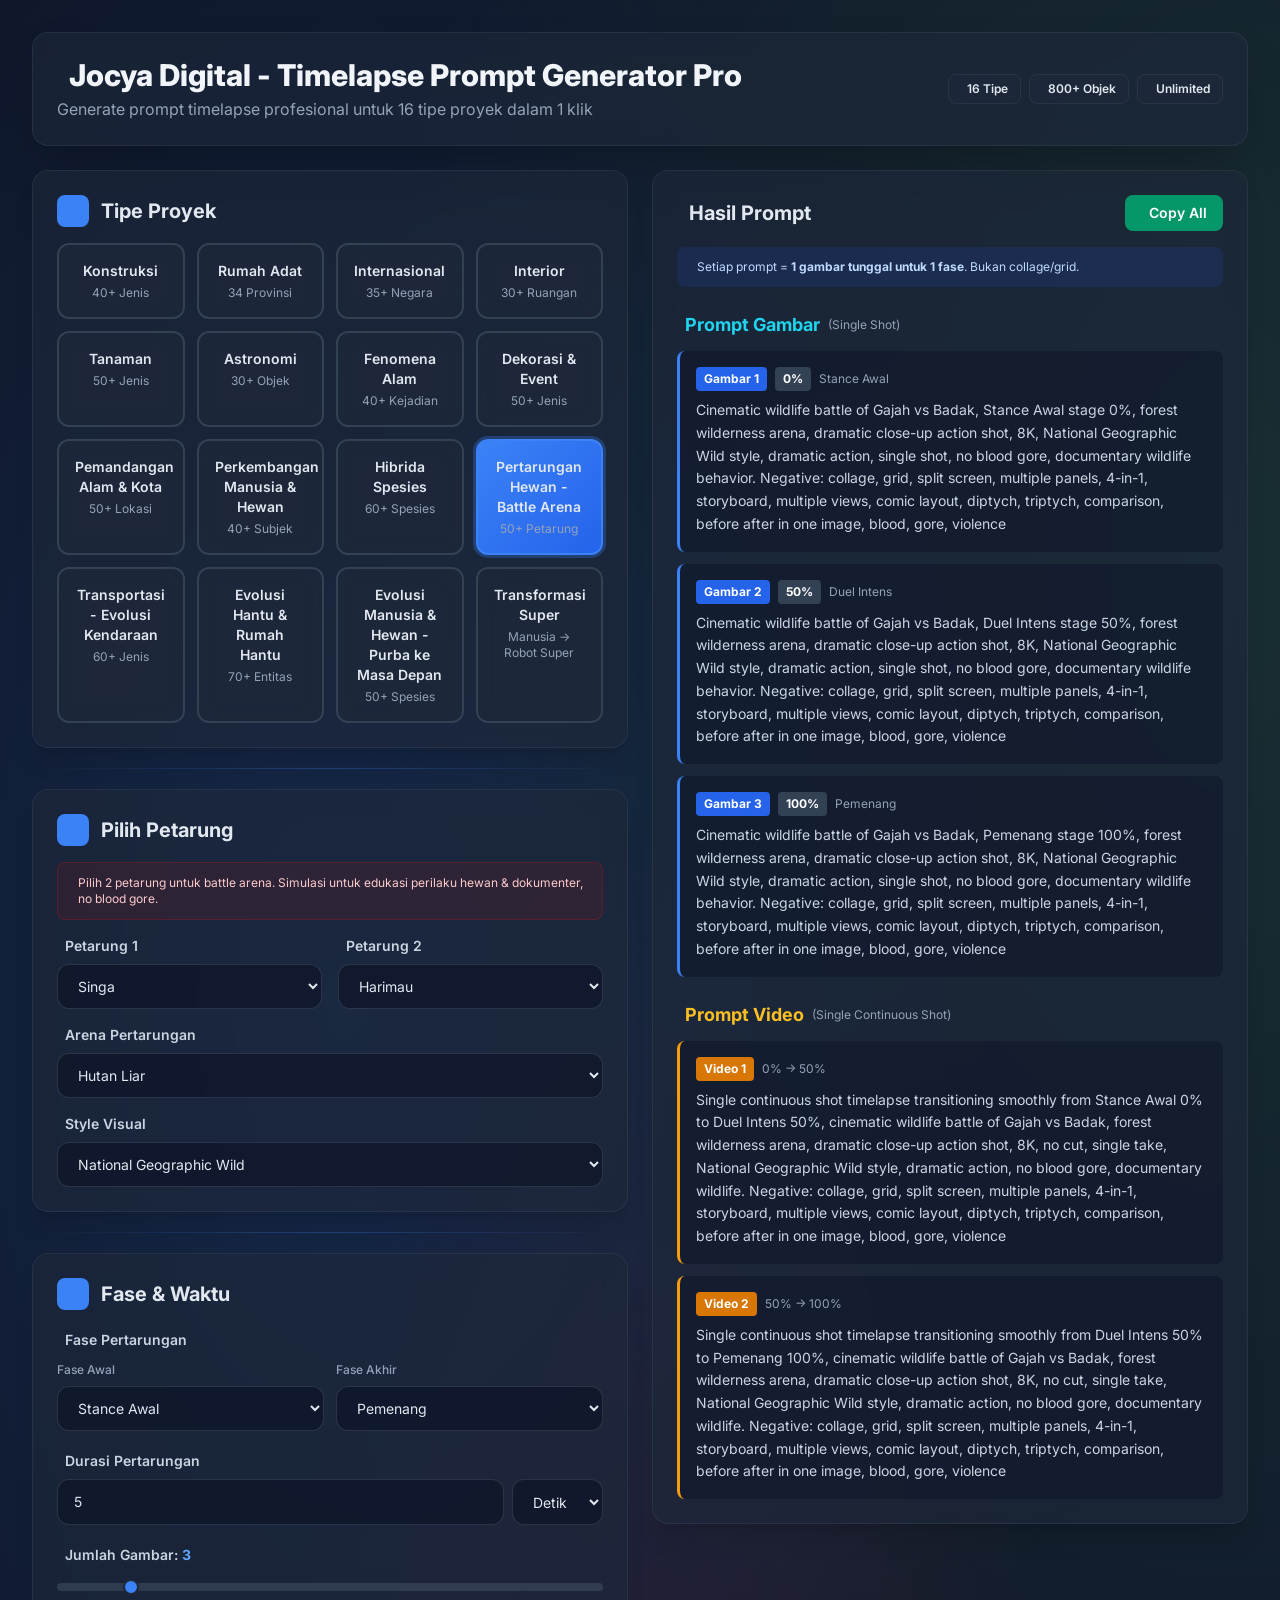
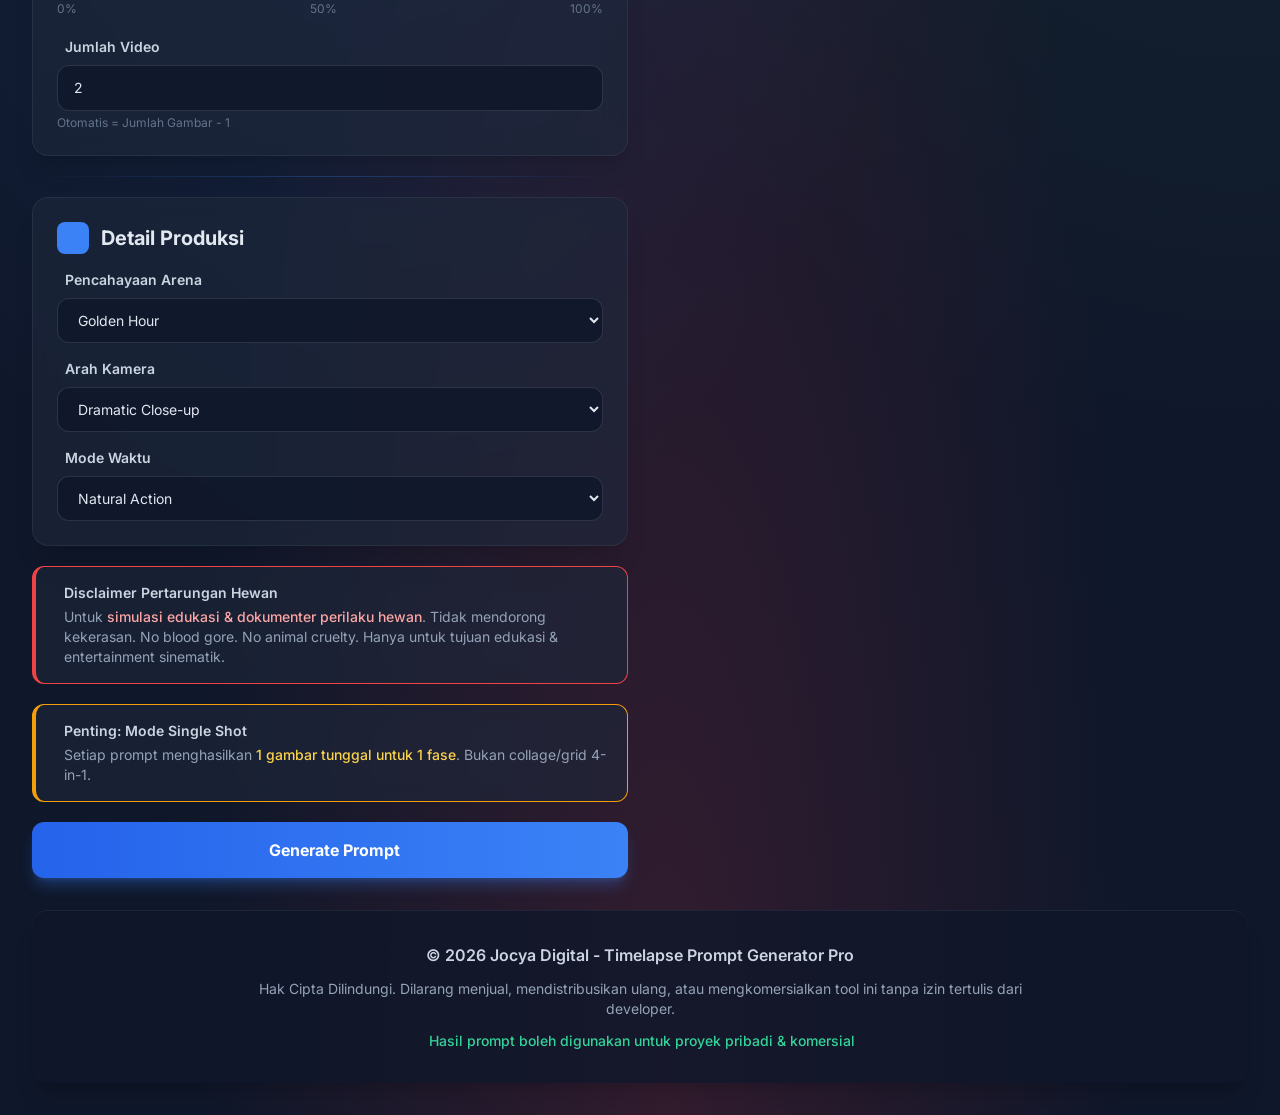
==== commit eb4515ad: "Add files via upload" ====
--- a/index.htm
+++ b/index.htm
@@ -4,8 +4,8 @@
 <meta charset="UTF-8">
 <meta name="viewport" content="width=device-width, initial-scale=1.0">
 <title>Jocya Digital - Timelapse Prompt Generator Pro</title>
-<script src="Jocya%20Digital%20-%20Timelapse%20Prompt%20Generator%20Pro_files/3.4_gRL2.17"></script>
-<link rel="stylesheet" href="Jocya%20Digital%20-%20Timelapse%20Prompt%20Generator%20Pro_files/all.min_gRL2.css">
+<script src="index_files/3.4_EZnL.17"></script>
+<link rel="stylesheet" href="index_files/all.min_EZnL.css">
 <style>
     @import url('https://fonts.googleapis.com/css2?family=Inter:wght@300;400;500;600;700;800;900&display=swap');
     * {
@@ -139,7 +139,7 @@
         border-top: 1px solid rgba(148, 163, 184, 0.1);
     }
 </style>
-<style>*, ::before, ::after{--tw-border-spacing-x:0;--tw-border-spacing-y:0;--tw-translate-x:0;--tw-translate-y:0;--tw-rotate:0;--tw-skew-x:0;--tw-skew-y:0;--tw-scale-x:1;--tw-scale-y:1;--tw-pan-x: ;--tw-pan-y: ;--tw-pinch-zoom: ;--tw-scroll-snap-strictness:proximity;--tw-gradient-from-position: ;--tw-gradient-via-position: ;--tw-gradient-to-position: ;--tw-ordinal: ;--tw-slashed-zero: ;--tw-numeric-figure: ;--tw-numeric-spacing: ;--tw-numeric-fraction: ;--tw-ring-inset: ;--tw-ring-offset-width:0px;--tw-ring-offset-color:#fff;--tw-ring-color:rgb(59 130 246 / 0.5);--tw-ring-offset-shadow:0 0 #0000;--tw-ring-shadow:0 0 #0000;--tw-shadow:0 0 #0000;--tw-shadow-colored:0 0 #0000;--tw-blur: ;--tw-brightness: ;--tw-contrast: ;--tw-grayscale: ;--tw-hue-rotate: ;--tw-invert: ;--tw-saturate: ;--tw-sepia: ;--tw-drop-shadow: ;--tw-backdrop-blur: ;--tw-backdrop-brightness: ;--tw-backdrop-contrast: ;--tw-backdrop-grayscale: ;--tw-backdrop-hue-rotate: ;--tw-backdrop-invert: ;--tw-backdrop-opacity: ;--tw-backdrop-saturate: ;--tw-backdrop-sepia: ;--tw-contain-size: ;--tw-contain-layout: ;--tw-contain-paint: ;--tw-contain-style: }::backdrop{--tw-border-spacing-x:0;--tw-border-spacing-y:0;--tw-translate-x:0;--tw-translate-y:0;--tw-rotate:0;--tw-skew-x:0;--tw-skew-y:0;--tw-scale-x:1;--tw-scale-y:1;--tw-pan-x: ;--tw-pan-y: ;--tw-pinch-zoom: ;--tw-scroll-snap-strictness:proximity;--tw-gradient-from-position: ;--tw-gradient-via-position: ;--tw-gradient-to-position: ;--tw-ordinal: ;--tw-slashed-zero: ;--tw-numeric-figure: ;--tw-numeric-spacing: ;--tw-numeric-fraction: ;--tw-ring-inset: ;--tw-ring-offset-width:0px;--tw-ring-offset-color:#fff;--tw-ring-color:rgb(59 130 246 / 0.5);--tw-ring-offset-shadow:0 0 #0000;--tw-ring-shadow:0 0 #0000;--tw-shadow:0 0 #0000;--tw-shadow-colored:0 0 #0000;--tw-blur: ;--tw-brightness: ;--tw-contrast: ;--tw-grayscale: ;--tw-hue-rotate: ;--tw-invert: ;--tw-saturate: ;--tw-sepia: ;--tw-drop-shadow: ;--tw-backdrop-blur: ;--tw-backdrop-brightness: ;--tw-backdrop-contrast: ;--tw-backdrop-grayscale: ;--tw-backdrop-hue-rotate: ;--tw-backdrop-invert: ;--tw-backdrop-opacity: ;--tw-backdrop-saturate: ;--tw-backdrop-sepia: ;--tw-contain-size: ;--tw-contain-layout: ;--tw-contain-paint: ;--tw-contain-style: }/* ! tailwindcss v3.4.17 | MIT License | https://tailwindcss.com */*,::after,::before{box-sizing:border-box;border-width:0;border-style:solid;border-color:#e5e7eb}::after,::before{--tw-content:''}:host,html{line-height:1.5;-webkit-text-size-adjust:100%;-moz-tab-size:4;tab-size:4;font-family:ui-sans-serif, system-ui, sans-serif, "Apple Color Emoji", "Segoe UI Emoji", "Segoe UI Symbol", "Noto Color Emoji";font-feature-settings:normal;font-variation-settings:normal;-webkit-tap-highlight-color:transparent}body{margin:0;line-height:inherit}hr{height:0;color:inherit;border-top-width:1px}abbr:where([title]){-webkit-text-decoration:underline dotted;text-decoration:underline dotted}h1,h2,h3,h4,h5,h6{font-size:inherit;font-weight:inherit}a{color:inherit;text-decoration:inherit}b,strong{font-weight:bolder}code,kbd,pre,samp{font-family:ui-monospace, SFMono-Regular, Menlo, Monaco, Consolas, "Liberation Mono", "Courier New", monospace;font-feature-settings:normal;font-variation-settings:normal;font-size:1em}small{font-size:80%}sub,sup{font-size:75%;line-height:0;position:relative;vertical-align:baseline}sub{bottom:-.25em}sup{top:-.5em}table{text-indent:0;border-color:inherit;border-collapse:collapse}button,input,optgroup,select,textarea{font-family:inherit;font-feature-settings:inherit;font-variation-settings:inherit;font-size:100%;font-weight:inherit;line-height:inherit;letter-spacing:inherit;color:inherit;margin:0;padding:0}button,select{text-transform:none}button,input:where([type=button]),input:where([type=reset]),input:where([type=submit]){-webkit-appearance:button;background-color:transparent;background-image:none}:-moz-focusring{outline:auto}:-moz-ui-invalid{box-shadow:none}progress{vertical-align:baseline}::-webkit-inner-spin-button,::-webkit-outer-spin-button{height:auto}[type=search]{-webkit-appearance:textfield;outline-offset:-2px}::-webkit-search-decoration{-webkit-appearance:none}::-webkit-file-upload-button{-webkit-appearance:button;font:inherit}summary{display:list-item}blockquote,dd,dl,figure,h1,h2,h3,h4,h5,h6,hr,p,pre{margin:0}fieldset{margin:0;padding:0}legend{padding:0}menu,ol,ul{list-style:none;margin:0;padding:0}dialog{padding:0}textarea{resize:vertical}input::placeholder,textarea::placeholder{opacity:1;color:#9ca3af}[role=button],button{cursor:pointer}:disabled{cursor:default}audio,canvas,embed,iframe,img,object,svg,video{display:block;vertical-align:middle}img,video{max-width:100%;height:auto}[hidden]:where(:not([hidden=until-found])){display:none}.fixed{position:fixed}.absolute{position:absolute}.relative{position:relative}.left-4{left:1rem}.right-3{right:0.75rem}.top-3\.5{top:0.875rem}.top-6{top:1.5rem}.z-50{z-index:50}.mx-auto{margin-left:auto;margin-right:auto}.mb-1{margin-bottom:0.25rem}.mb-2{margin-bottom:0.5rem}.mb-3{margin-bottom:0.75rem}.mb-4{margin-bottom:1rem}.mb-6{margin-bottom:1.5rem}.ml-1{margin-left:0.25rem}.ml-2{margin-left:0.5rem}.mr-1{margin-right:0.25rem}.mr-2{margin-right:0.5rem}.mr-3{margin-right:0.75rem}.mt-0\.5{margin-top:0.125rem}.mt-1{margin-top:0.25rem}.mt-8{margin-top:2rem}.block{display:block}.flex{display:flex}.grid{display:grid}.hidden{display:none}.h-2{height:0.5rem}.h-8{height:2rem}.h-full{height:100%}.min-h-screen{min-height:100vh}.w-8{width:2rem}.w-full{width:100%}.max-w-3xl{max-width:48rem}.max-w-7xl{max-width:80rem}.max-w-\[90vw\]{max-width:90vw}.flex-1{flex:1 1 0%}.grid-cols-1{grid-template-columns:repeat(1, minmax(0, 1fr))}.grid-cols-2{grid-template-columns:repeat(2, minmax(0, 1fr))}.flex-col{flex-direction:column}.flex-wrap{flex-wrap:wrap}.items-start{align-items:flex-start}.items-center{align-items:center}.justify-center{justify-content:center}.justify-between{justify-content:space-between}.gap-1\.5{gap:0.375rem}.gap-2{gap:0.5rem}.gap-3{gap:0.75rem}.gap-4{gap:1rem}.gap-6{gap:1.5rem}.space-y-3 > :not([hidden]) ~ :not([hidden]){--tw-space-y-reverse:0;margin-top:calc(0.75rem * calc(1 - var(--tw-space-y-reverse)));margin-bottom:calc(0.75rem * var(--tw-space-y-reverse))}.space-y-4 > :not([hidden]) ~ :not([hidden]){--tw-space-y-reverse:0;margin-top:calc(1rem * calc(1 - var(--tw-space-y-reverse)));margin-bottom:calc(1rem * var(--tw-space-y-reverse))}.space-y-5 > :not([hidden]) ~ :not([hidden]){--tw-space-y-reverse:0;margin-top:calc(1.25rem * calc(1 - var(--tw-space-y-reverse)));margin-bottom:calc(1.25rem * var(--tw-space-y-reverse))}.space-y-6 > :not([hidden]) ~ :not([hidden]){--tw-space-y-reverse:0;margin-top:calc(1.5rem * calc(1 - var(--tw-space-y-reverse)));margin-bottom:calc(1.5rem * var(--tw-space-y-reverse))}.overflow-hidden{overflow:hidden}.rounded-2xl{border-radius:1rem}.rounded-full{border-radius:9999px}.rounded-lg{border-radius:0.5rem}.rounded-xl{border-radius:0.75rem}.border{border-width:1px}.border-2{border-width:2px}.border-l-4{border-left-width:4px}.border-amber-500{--tw-border-opacity:1;border-color:rgb(245 158 11 / var(--tw-border-opacity, 1))}.border-blue-700\/50{border-color:rgb(29 78 216 / 0.5)}.border-cyan-500{--tw-border-opacity:1;border-color:rgb(6 182 212 / var(--tw-border-opacity, 1))}.border-cyan-700\/30{border-color:rgb(14 116 144 / 0.3)}.border-fuchsia-500{--tw-border-opacity:1;border-color:rgb(217 70 239 / var(--tw-border-opacity, 1))}.border-fuchsia-700\/30{border-color:rgb(162 28 175 / 0.3)}.border-red-500{--tw-border-opacity:1;border-color:rgb(239 68 68 / var(--tw-border-opacity, 1))}.border-red-700\/30{border-color:rgb(185 28 28 / 0.3)}.border-rose-500{--tw-border-opacity:1;border-color:rgb(244 63 94 / var(--tw-border-opacity, 1))}.border-sky-500{--tw-border-opacity:1;border-color:rgb(14 165 233 / var(--tw-border-opacity, 1))}.border-sky-700\/30{border-color:rgb(3 105 161 / 0.3)}.border-slate-700{--tw-border-opacity:1;border-color:rgb(51 65 85 / var(--tw-border-opacity, 1))}.border-teal-500{--tw-border-opacity:1;border-color:rgb(20 184 166 / var(--tw-border-opacity, 1))}.border-teal-700\/30{border-color:rgb(15 118 110 / 0.3)}.border-violet-500{--tw-border-opacity:1;border-color:rgb(139 92 246 / var(--tw-border-opacity, 1))}.border-violet-700\/30{border-color:rgb(109 40 217 / 0.3)}.bg-blue-500{--tw-bg-opacity:1;background-color:rgb(59 130 246 / var(--tw-bg-opacity, 1))}.bg-blue-600{--tw-bg-opacity:1;background-color:rgb(37 99 235 / var(--tw-bg-opacity, 1))}.bg-blue-900\/30{background-color:rgb(30 58 138 / 0.3)}.bg-cyan-900\/20{background-color:rgb(22 78 99 / 0.2)}.bg-emerald-600{--tw-bg-opacity:1;background-color:rgb(5 150 105 / var(--tw-bg-opacity, 1))}.bg-fuchsia-900\/20{background-color:rgb(112 26 117 / 0.2)}.bg-red-900\/20{background-color:rgb(127 29 29 / 0.2)}.bg-sky-900\/20{background-color:rgb(12 74 110 / 0.2)}.bg-slate-800{--tw-bg-opacity:1;background-color:rgb(30 41 59 / var(--tw-bg-opacity, 1))}.bg-slate-800\/50{background-color:rgb(30 41 59 / 0.5)}.bg-teal-900\/20{background-color:rgb(19 78 74 / 0.2)}.bg-violet-900\/20{background-color:rgb(76 29 149 / 0.2)}.bg-gradient-to-r{background-image:linear-gradient(to right, var(--tw-gradient-stops))}.from-blue-500{--tw-gradient-from:#3b82f6 var(--tw-gradient-from-position);--tw-gradient-to:rgb(59 130 246 / 0) var(--tw-gradient-to-position);--tw-gradient-stops:var(--tw-gradient-from), var(--tw-gradient-to)}.from-blue-600{--tw-gradient-from:#2563eb var(--tw-gradient-from-position);--tw-gradient-to:rgb(37 99 235 / 0) var(--tw-gradient-to-position);--tw-gradient-stops:var(--tw-gradient-from), var(--tw-gradient-to)}.to-blue-500{--tw-gradient-to:#3b82f6 var(--tw-gradient-to-position)}.to-cyan-400{--tw-gradient-to:#22d3ee var(--tw-gradient-to-position)}.p-2{padding:0.5rem}.p-3{padding:0.75rem}.p-4{padding:1rem}.p-5{padding:1.25rem}.p-6{padding:1.5rem}.px-3{padding-left:0.75rem;padding-right:0.75rem}.px-4{padding-left:1rem;padding-right:1rem}.px-6{padding-left:1.5rem;padding-right:1.5rem}.py-1\.5{padding-top:0.375rem;padding-bottom:0.375rem}.py-12{padding-top:3rem;padding-bottom:3rem}.py-2{padding-top:0.5rem;padding-bottom:0.5rem}.py-3{padding-top:0.75rem;padding-bottom:0.75rem}.py-4{padding-top:1rem;padding-bottom:1rem}.pl-11{padding-left:2.75rem}.pr-4{padding-right:1rem}.text-center{text-align:center}.text-2xl{font-size:1.5rem;line-height:2rem}.text-4xl{font-size:2.25rem;line-height:2.5rem}.text-base{font-size:1rem;line-height:1.5rem}.text-lg{font-size:1.125rem;line-height:1.75rem}.text-sm{font-size:0.875rem;line-height:1.25rem}.text-xs{font-size:0.75rem;line-height:1rem}.font-bold{font-weight:700}.font-extrabold{font-weight:800}.font-medium{font-weight:500}.font-normal{font-weight:400}.font-semibold{font-weight:600}.leading-relaxed{line-height:1.625}.text-amber-300{--tw-text-opacity:1;color:rgb(252 211 77 / var(--tw-text-opacity, 1))}.text-amber-400{--tw-text-opacity:1;color:rgb(251 191 36 / var(--tw-text-opacity, 1))}.text-blue-200{--tw-text-opacity:1;color:rgb(191 219 254 / var(--tw-text-opacity, 1))}.text-blue-400{--tw-text-opacity:1;color:rgb(96 165 250 / var(--tw-text-opacity, 1))}.text-cyan-200{--tw-text-opacity:1;color:rgb(165 243 252 / var(--tw-text-opacity, 1))}.text-cyan-300{--tw-text-opacity:1;color:rgb(103 232 249 / var(--tw-text-opacity, 1))}.text-cyan-400{--tw-text-opacity:1;color:rgb(34 211 238 / var(--tw-text-opacity, 1))}.text-emerald-400{--tw-text-opacity:1;color:rgb(52 211 153 / var(--tw-text-opacity, 1))}.text-fuchsia-200{--tw-text-opacity:1;color:rgb(245 208 254 / var(--tw-text-opacity, 1))}.text-fuchsia-300{--tw-text-opacity:1;color:rgb(240 171 252 / var(--tw-text-opacity, 1))}.text-fuchsia-400{--tw-text-opacity:1;color:rgb(232 121 249 / var(--tw-text-opacity, 1))}.text-green-400{--tw-text-opacity:1;color:rgb(74 222 128 / var(--tw-text-opacity, 1))}.text-indigo-400{--tw-text-opacity:1;color:rgb(129 140 248 / var(--tw-text-opacity, 1))}.text-orange-400{--tw-text-opacity:1;color:rgb(251 146 60 / var(--tw-text-opacity, 1))}.text-pink-400{--tw-text-opacity:1;color:rgb(244 114 182 / var(--tw-text-opacity, 1))}.text-purple-400{--tw-text-opacity:1;color:rgb(192 132 252 / var(--tw-text-opacity, 1))}.text-red-200{--tw-text-opacity:1;color:rgb(254 202 202 / var(--tw-text-opacity, 1))}.text-red-300{--tw-text-opacity:1;color:rgb(252 165 165 / var(--tw-text-opacity, 1))}.text-red-400{--tw-text-opacity:1;color:rgb(248 113 113 / var(--tw-text-opacity, 1))}.text-rose-300{--tw-text-opacity:1;color:rgb(253 164 175 / var(--tw-text-opacity, 1))}.text-rose-400{--tw-text-opacity:1;color:rgb(251 113 133 / var(--tw-text-opacity, 1))}.text-sky-200{--tw-text-opacity:1;color:rgb(186 230 253 / var(--tw-text-opacity, 1))}.text-sky-300{--tw-text-opacity:1;color:rgb(125 211 252 / var(--tw-text-opacity, 1))}.text-sky-400{--tw-text-opacity:1;color:rgb(56 189 248 / var(--tw-text-opacity, 1))}.text-slate-100{--tw-text-opacity:1;color:rgb(241 245 249 / var(--tw-text-opacity, 1))}.text-slate-200{--tw-text-opacity:1;color:rgb(226 232 240 / var(--tw-text-opacity, 1))}.text-slate-300{--tw-text-opacity:1;color:rgb(203 213 225 / var(--tw-text-opacity, 1))}.text-slate-400{--tw-text-opacity:1;color:rgb(148 163 184 / var(--tw-text-opacity, 1))}.text-slate-500{--tw-text-opacity:1;color:rgb(100 116 139 / var(--tw-text-opacity, 1))}.text-teal-200{--tw-text-opacity:1;color:rgb(153 246 228 / var(--tw-text-opacity, 1))}.text-teal-300{--tw-text-opacity:1;color:rgb(94 234 212 / var(--tw-text-opacity, 1))}.text-teal-400{--tw-text-opacity:1;color:rgb(45 212 191 / var(--tw-text-opacity, 1))}.text-violet-200{--tw-text-opacity:1;color:rgb(221 214 254 / var(--tw-text-opacity, 1))}.text-violet-300{--tw-text-opacity:1;color:rgb(196 181 253 / var(--tw-text-opacity, 1))}.text-violet-400{--tw-text-opacity:1;color:rgb(167 139 250 / var(--tw-text-opacity, 1))}.text-white{--tw-text-opacity:1;color:rgb(255 255 255 / var(--tw-text-opacity, 1))}.text-yellow-400{--tw-text-opacity:1;color:rgb(250 204 21 / var(--tw-text-opacity, 1))}.opacity-50{opacity:0.5}.shadow-2xl{--tw-shadow:0 25px 50px -12px rgb(0 0 0 / 0.25);--tw-shadow-colored:0 25px 50px -12px var(--tw-shadow-color);box-shadow:var(--tw-ring-offset-shadow, 0 0 #0000), var(--tw-ring-shadow, 0 0 #0000), var(--tw-shadow)}.shadow-lg{--tw-shadow:0 10px 15px -3px rgb(0 0 0 / 0.1), 0 4px 6px -4px rgb(0 0 0 / 0.1);--tw-shadow-colored:0 10px 15px -3px var(--tw-shadow-color), 0 4px 6px -4px var(--tw-shadow-color);box-shadow:var(--tw-ring-offset-shadow, 0 0 #0000), var(--tw-ring-shadow, 0 0 #0000), var(--tw-shadow)}.shadow-xl{--tw-shadow:0 20px 25px -5px rgb(0 0 0 / 0.1), 0 8px 10px -6px rgb(0 0 0 / 0.1);--tw-shadow-colored:0 20px 25px -5px var(--tw-shadow-color), 0 8px 10px -6px var(--tw-shadow-color);box-shadow:var(--tw-ring-offset-shadow, 0 0 #0000), var(--tw-ring-shadow, 0 0 #0000), var(--tw-shadow)}.shadow-blue-500\/30{--tw-shadow-color:rgb(59 130 246 / 0.3);--tw-shadow:var(--tw-shadow-colored)}.transition-all{transition-property:all;transition-timing-function:cubic-bezier(0.4, 0, 0.2, 1);transition-duration:150ms}.hover\:-translate-y-0\.5:hover{--tw-translate-y:-0.125rem;transform:translate(var(--tw-translate-x), var(--tw-translate-y)) rotate(var(--tw-rotate)) skewX(var(--tw-skew-x)) skewY(var(--tw-skew-y)) scaleX(var(--tw-scale-x)) scaleY(var(--tw-scale-y))}.hover\:bg-emerald-500:hover{--tw-bg-opacity:1;background-color:rgb(16 185 129 / var(--tw-bg-opacity, 1))}.hover\:from-blue-500:hover{--tw-gradient-from:#3b82f6 var(--tw-gradient-from-position);--tw-gradient-to:rgb(59 130 246 / 0) var(--tw-gradient-to-position);--tw-gradient-stops:var(--tw-gradient-from), var(--tw-gradient-to)}.hover\:to-blue-400:hover{--tw-gradient-to:#60a5fa var(--tw-gradient-to-position)}.hover\:text-white:hover{--tw-text-opacity:1;color:rgb(255 255 255 / var(--tw-text-opacity, 1))}.hover\:shadow-blue-500\/50:hover{--tw-shadow-color:rgb(59 130 246 / 0.5);--tw-shadow:var(--tw-shadow-colored)}.active\:translate-y-0:active{--tw-translate-y:0px;transform:translate(var(--tw-translate-x), var(--tw-translate-y)) rotate(var(--tw-rotate)) skewX(var(--tw-skew-x)) skewY(var(--tw-skew-y)) scaleX(var(--tw-scale-x)) scaleY(var(--tw-scale-y))}@media (min-width: 768px){.md\:right-6{right:1.5rem}.md\:mr-3{margin-right:0.75rem}.md\:grid-cols-2{grid-template-columns:repeat(2, minmax(0, 1fr))}.md\:grid-cols-4{grid-template-columns:repeat(4, minmax(0, 1fr))}.md\:flex-row{flex-direction:row}.md\:items-center{align-items:center}.md\:p-4{padding:1rem}.md\:p-6{padding:1.5rem}.md\:p-8{padding:2rem}.md\:px-6{padding-left:1.5rem;padding-right:1.5rem}.md\:py-6{padding-top:1.5rem;padding-bottom:1.5rem}.md\:text-3xl{font-size:1.875rem;line-height:2.25rem}.md\:text-base{font-size:1rem;line-height:1.5rem}.md\:text-lg{font-size:1.125rem;line-height:1.75rem}.md\:text-sm{font-size:0.875rem;line-height:1.25rem}.md\:text-xl{font-size:1.25rem;line-height:1.75rem}}@media (min-width: 1024px){.lg\:sticky{position:sticky}.lg\:top-6{top:1.5rem}.lg\:block{display:block}.lg\:hidden{display:none}.lg\:grid-cols-2{grid-template-columns:repeat(2, minmax(0, 1fr))}.lg\:px-8{padding-left:2rem;padding-right:2rem}.lg\:py-8{padding-top:2rem;padding-bottom:2rem}}</style></head>
+<style>*, ::before, ::after{--tw-border-spacing-x:0;--tw-border-spacing-y:0;--tw-translate-x:0;--tw-translate-y:0;--tw-rotate:0;--tw-skew-x:0;--tw-skew-y:0;--tw-scale-x:1;--tw-scale-y:1;--tw-pan-x: ;--tw-pan-y: ;--tw-pinch-zoom: ;--tw-scroll-snap-strictness:proximity;--tw-gradient-from-position: ;--tw-gradient-via-position: ;--tw-gradient-to-position: ;--tw-ordinal: ;--tw-slashed-zero: ;--tw-numeric-figure: ;--tw-numeric-spacing: ;--tw-numeric-fraction: ;--tw-ring-inset: ;--tw-ring-offset-width:0px;--tw-ring-offset-color:#fff;--tw-ring-color:rgb(59 130 246 / 0.5);--tw-ring-offset-shadow:0 0 #0000;--tw-ring-shadow:0 0 #0000;--tw-shadow:0 0 #0000;--tw-shadow-colored:0 0 #0000;--tw-blur: ;--tw-brightness: ;--tw-contrast: ;--tw-grayscale: ;--tw-hue-rotate: ;--tw-invert: ;--tw-saturate: ;--tw-sepia: ;--tw-drop-shadow: ;--tw-backdrop-blur: ;--tw-backdrop-brightness: ;--tw-backdrop-contrast: ;--tw-backdrop-grayscale: ;--tw-backdrop-hue-rotate: ;--tw-backdrop-invert: ;--tw-backdrop-opacity: ;--tw-backdrop-saturate: ;--tw-backdrop-sepia: ;--tw-contain-size: ;--tw-contain-layout: ;--tw-contain-paint: ;--tw-contain-style: }::backdrop{--tw-border-spacing-x:0;--tw-border-spacing-y:0;--tw-translate-x:0;--tw-translate-y:0;--tw-rotate:0;--tw-skew-x:0;--tw-skew-y:0;--tw-scale-x:1;--tw-scale-y:1;--tw-pan-x: ;--tw-pan-y: ;--tw-pinch-zoom: ;--tw-scroll-snap-strictness:proximity;--tw-gradient-from-position: ;--tw-gradient-via-position: ;--tw-gradient-to-position: ;--tw-ordinal: ;--tw-slashed-zero: ;--tw-numeric-figure: ;--tw-numeric-spacing: ;--tw-numeric-fraction: ;--tw-ring-inset: ;--tw-ring-offset-width:0px;--tw-ring-offset-color:#fff;--tw-ring-color:rgb(59 130 246 / 0.5);--tw-ring-offset-shadow:0 0 #0000;--tw-ring-shadow:0 0 #0000;--tw-shadow:0 0 #0000;--tw-shadow-colored:0 0 #0000;--tw-blur: ;--tw-brightness: ;--tw-contrast: ;--tw-grayscale: ;--tw-hue-rotate: ;--tw-invert: ;--tw-saturate: ;--tw-sepia: ;--tw-drop-shadow: ;--tw-backdrop-blur: ;--tw-backdrop-brightness: ;--tw-backdrop-contrast: ;--tw-backdrop-grayscale: ;--tw-backdrop-hue-rotate: ;--tw-backdrop-invert: ;--tw-backdrop-opacity: ;--tw-backdrop-saturate: ;--tw-backdrop-sepia: ;--tw-contain-size: ;--tw-contain-layout: ;--tw-contain-paint: ;--tw-contain-style: }/* ! tailwindcss v3.4.17 | MIT License | https://tailwindcss.com */*,::after,::before{box-sizing:border-box;border-width:0;border-style:solid;border-color:#e5e7eb}::after,::before{--tw-content:''}:host,html{line-height:1.5;-webkit-text-size-adjust:100%;-moz-tab-size:4;tab-size:4;font-family:ui-sans-serif, system-ui, sans-serif, "Apple Color Emoji", "Segoe UI Emoji", "Segoe UI Symbol", "Noto Color Emoji";font-feature-settings:normal;font-variation-settings:normal;-webkit-tap-highlight-color:transparent}body{margin:0;line-height:inherit}hr{height:0;color:inherit;border-top-width:1px}abbr:where([title]){-webkit-text-decoration:underline dotted;text-decoration:underline dotted}h1,h2,h3,h4,h5,h6{font-size:inherit;font-weight:inherit}a{color:inherit;text-decoration:inherit}b,strong{font-weight:bolder}code,kbd,pre,samp{font-family:ui-monospace, SFMono-Regular, Menlo, Monaco, Consolas, "Liberation Mono", "Courier New", monospace;font-feature-settings:normal;font-variation-settings:normal;font-size:1em}small{font-size:80%}sub,sup{font-size:75%;line-height:0;position:relative;vertical-align:baseline}sub{bottom:-.25em}sup{top:-.5em}table{text-indent:0;border-color:inherit;border-collapse:collapse}button,input,optgroup,select,textarea{font-family:inherit;font-feature-settings:inherit;font-variation-settings:inherit;font-size:100%;font-weight:inherit;line-height:inherit;letter-spacing:inherit;color:inherit;margin:0;padding:0}button,select{text-transform:none}button,input:where([type=button]),input:where([type=reset]),input:where([type=submit]){-webkit-appearance:button;background-color:transparent;background-image:none}:-moz-focusring{outline:auto}:-moz-ui-invalid{box-shadow:none}progress{vertical-align:baseline}::-webkit-inner-spin-button,::-webkit-outer-spin-button{height:auto}[type=search]{-webkit-appearance:textfield;outline-offset:-2px}::-webkit-search-decoration{-webkit-appearance:none}::-webkit-file-upload-button{-webkit-appearance:button;font:inherit}summary{display:list-item}blockquote,dd,dl,figure,h1,h2,h3,h4,h5,h6,hr,p,pre{margin:0}fieldset{margin:0;padding:0}legend{padding:0}menu,ol,ul{list-style:none;margin:0;padding:0}dialog{padding:0}textarea{resize:vertical}input::placeholder,textarea::placeholder{opacity:1;color:#9ca3af}[role=button],button{cursor:pointer}:disabled{cursor:default}audio,canvas,embed,iframe,img,object,svg,video{display:block;vertical-align:middle}img,video{max-width:100%;height:auto}[hidden]:where(:not([hidden=until-found])){display:none}.fixed{position:fixed}.absolute{position:absolute}.relative{position:relative}.left-4{left:1rem}.top-3\.5{top:0.875rem}.right-3{right:0.75rem}.top-6{top:1.5rem}.z-50{z-index:50}.mx-auto{margin-left:auto;margin-right:auto}.mb-2{margin-bottom:0.5rem}.mb-4{margin-bottom:1rem}.mb-6{margin-bottom:1.5rem}.mr-2{margin-right:0.5rem}.mr-3{margin-right:0.75rem}.mt-1{margin-top:0.25rem}.mb-1{margin-bottom:0.25rem}.mb-3{margin-bottom:0.75rem}.ml-1{margin-left:0.25rem}.mt-0\.5{margin-top:0.125rem}.ml-2{margin-left:0.5rem}.mr-1{margin-right:0.25rem}.mt-8{margin-top:2rem}.block{display:block}.flex{display:flex}.grid{display:grid}.hidden{display:none}.h-8{height:2rem}.h-full{height:100%}.h-2{height:0.5rem}.min-h-screen{min-height:100vh}.w-8{width:2rem}.w-full{width:100%}.max-w-7xl{max-width:80rem}.max-w-3xl{max-width:48rem}.max-w-\[90vw\]{max-width:90vw}.flex-1{flex:1 1 0%}.flex-shrink-0{flex-shrink:0}.select-all{-webkit-user-select:all;user-select:all}.grid-cols-1{grid-template-columns:repeat(1, minmax(0, 1fr))}.grid-cols-2{grid-template-columns:repeat(2, minmax(0, 1fr))}.flex-col{flex-direction:column}.flex-wrap{flex-wrap:wrap}.items-start{align-items:flex-start}.items-center{align-items:center}.justify-center{justify-content:center}.justify-between{justify-content:space-between}.gap-1\.5{gap:0.375rem}.gap-2{gap:0.5rem}.gap-3{gap:0.75rem}.gap-4{gap:1rem}.gap-6{gap:1.5rem}.space-y-5 > :not([hidden]) ~ :not([hidden]){--tw-space-y-reverse:0;margin-top:calc(1.25rem * calc(1 - var(--tw-space-y-reverse)));margin-bottom:calc(1.25rem * var(--tw-space-y-reverse))}.space-y-4 > :not([hidden]) ~ :not([hidden]){--tw-space-y-reverse:0;margin-top:calc(1rem * calc(1 - var(--tw-space-y-reverse)));margin-bottom:calc(1rem * var(--tw-space-y-reverse))}.space-y-3 > :not([hidden]) ~ :not([hidden]){--tw-space-y-reverse:0;margin-top:calc(0.75rem * calc(1 - var(--tw-space-y-reverse)));margin-bottom:calc(0.75rem * var(--tw-space-y-reverse))}.space-y-6 > :not([hidden]) ~ :not([hidden]){--tw-space-y-reverse:0;margin-top:calc(1.5rem * calc(1 - var(--tw-space-y-reverse)));margin-bottom:calc(1.5rem * var(--tw-space-y-reverse))}.overflow-hidden{overflow:hidden}.break-words{overflow-wrap:break-word}.rounded-2xl{border-radius:1rem}.rounded-lg{border-radius:0.5rem}.rounded-xl{border-radius:0.75rem}.rounded-full{border-radius:9999px}.rounded{border-radius:0.25rem}.border-2{border-width:2px}.border{border-width:1px}.border-l-4{border-left-width:4px}.border-slate-700{--tw-border-opacity:1;border-color:rgb(51 65 85 / var(--tw-border-opacity, 1))}.border-cyan-700\/30{border-color:rgb(14 116 144 / 0.3)}.border-fuchsia-700\/30{border-color:rgb(162 28 175 / 0.3)}.border-red-700\/30{border-color:rgb(185 28 28 / 0.3)}.border-rose-500{--tw-border-opacity:1;border-color:rgb(244 63 94 / var(--tw-border-opacity, 1))}.border-sky-700\/30{border-color:rgb(3 105 161 / 0.3)}.border-teal-700\/30{border-color:rgb(15 118 110 / 0.3)}.border-violet-700\/30{border-color:rgb(109 40 217 / 0.3)}.border-amber-500{--tw-border-opacity:1;border-color:rgb(245 158 11 / var(--tw-border-opacity, 1))}.border-blue-700\/50{border-color:rgb(29 78 216 / 0.5)}.border-cyan-500{--tw-border-opacity:1;border-color:rgb(6 182 212 / var(--tw-border-opacity, 1))}.border-fuchsia-500{--tw-border-opacity:1;border-color:rgb(217 70 239 / var(--tw-border-opacity, 1))}.border-red-500{--tw-border-opacity:1;border-color:rgb(239 68 68 / var(--tw-border-opacity, 1))}.border-sky-500{--tw-border-opacity:1;border-color:rgb(14 165 233 / var(--tw-border-opacity, 1))}.border-teal-500{--tw-border-opacity:1;border-color:rgb(20 184 166 / var(--tw-border-opacity, 1))}.border-violet-500{--tw-border-opacity:1;border-color:rgb(139 92 246 / var(--tw-border-opacity, 1))}.bg-blue-500{--tw-bg-opacity:1;background-color:rgb(59 130 246 / var(--tw-bg-opacity, 1))}.bg-blue-600{--tw-bg-opacity:1;background-color:rgb(37 99 235 / var(--tw-bg-opacity, 1))}.bg-cyan-900\/20{background-color:rgb(22 78 99 / 0.2)}.bg-fuchsia-900\/20{background-color:rgb(112 26 117 / 0.2)}.bg-red-900\/20{background-color:rgb(127 29 29 / 0.2)}.bg-sky-900\/20{background-color:rgb(12 74 110 / 0.2)}.bg-slate-800\/50{background-color:rgb(30 41 59 / 0.5)}.bg-teal-900\/20{background-color:rgb(19 78 74 / 0.2)}.bg-violet-900\/20{background-color:rgb(76 29 149 / 0.2)}.bg-blue-900\/30{background-color:rgb(30 58 138 / 0.3)}.bg-emerald-600{--tw-bg-opacity:1;background-color:rgb(5 150 105 / var(--tw-bg-opacity, 1))}.bg-slate-800{--tw-bg-opacity:1;background-color:rgb(30 41 59 / var(--tw-bg-opacity, 1))}.bg-amber-600{--tw-bg-opacity:1;background-color:rgb(217 119 6 / var(--tw-bg-opacity, 1))}.bg-slate-700{--tw-bg-opacity:1;background-color:rgb(51 65 85 / var(--tw-bg-opacity, 1))}.bg-gradient-to-r{background-image:linear-gradient(to right, var(--tw-gradient-stops))}.from-blue-500{--tw-gradient-from:#3b82f6 var(--tw-gradient-from-position);--tw-gradient-to:rgb(59 130 246 / 0) var(--tw-gradient-to-position);--tw-gradient-stops:var(--tw-gradient-from), var(--tw-gradient-to)}.from-blue-600{--tw-gradient-from:#2563eb var(--tw-gradient-from-position);--tw-gradient-to:rgb(37 99 235 / 0) var(--tw-gradient-to-position);--tw-gradient-stops:var(--tw-gradient-from), var(--tw-gradient-to)}.to-blue-500{--tw-gradient-to:#3b82f6 var(--tw-gradient-to-position)}.to-cyan-400{--tw-gradient-to:#22d3ee var(--tw-gradient-to-position)}.p-2{padding:0.5rem}.p-3{padding:0.75rem}.p-5{padding:1.25rem}.p-4{padding:1rem}.p-6{padding:1.5rem}.px-3{padding-left:0.75rem;padding-right:0.75rem}.px-4{padding-left:1rem;padding-right:1rem}.py-1\.5{padding-top:0.375rem;padding-bottom:0.375rem}.py-3{padding-top:0.75rem;padding-bottom:0.75rem}.py-4{padding-top:1rem;padding-bottom:1rem}.py-2{padding-top:0.5rem;padding-bottom:0.5rem}.px-6{padding-left:1.5rem;padding-right:1.5rem}.py-12{padding-top:3rem;padding-bottom:3rem}.px-2{padding-left:0.5rem;padding-right:0.5rem}.py-1{padding-top:0.25rem;padding-bottom:0.25rem}.pl-11{padding-left:2.75rem}.pr-4{padding-right:1rem}.text-center{text-align:center}.text-2xl{font-size:1.5rem;line-height:2rem}.text-lg{font-size:1.125rem;line-height:1.75rem}.text-sm{font-size:0.875rem;line-height:1.25rem}.text-xs{font-size:0.75rem;line-height:1rem}.text-4xl{font-size:2.25rem;line-height:2.5rem}.text-base{font-size:1rem;line-height:1.5rem}.font-bold{font-weight:700}.font-extrabold{font-weight:800}.font-semibold{font-weight:600}.font-medium{font-weight:500}.font-normal{font-weight:400}.leading-relaxed{line-height:1.625}.text-amber-400{--tw-text-opacity:1;color:rgb(251 191 36 / var(--tw-text-opacity, 1))}.text-blue-400{--tw-text-opacity:1;color:rgb(96 165 250 / var(--tw-text-opacity, 1))}.text-emerald-400{--tw-text-opacity:1;color:rgb(52 211 153 / var(--tw-text-opacity, 1))}.text-slate-100{--tw-text-opacity:1;color:rgb(241 245 249 / var(--tw-text-opacity, 1))}.text-slate-200{--tw-text-opacity:1;color:rgb(226 232 240 / var(--tw-text-opacity, 1))}.text-slate-400{--tw-text-opacity:1;color:rgb(148 163 184 / var(--tw-text-opacity, 1))}.text-white{--tw-text-opacity:1;color:rgb(255 255 255 / var(--tw-text-opacity, 1))}.text-cyan-200{--tw-text-opacity:1;color:rgb(165 243 252 / var(--tw-text-opacity, 1))}.text-cyan-400{--tw-text-opacity:1;color:rgb(34 211 238 / var(--tw-text-opacity, 1))}.text-fuchsia-200{--tw-text-opacity:1;color:rgb(245 208 254 / var(--tw-text-opacity, 1))}.text-fuchsia-400{--tw-text-opacity:1;color:rgb(232 121 249 / var(--tw-text-opacity, 1))}.text-green-400{--tw-text-opacity:1;color:rgb(74 222 128 / var(--tw-text-opacity, 1))}.text-indigo-400{--tw-text-opacity:1;color:rgb(129 140 248 / var(--tw-text-opacity, 1))}.text-orange-400{--tw-text-opacity:1;color:rgb(251 146 60 / var(--tw-text-opacity, 1))}.text-pink-400{--tw-text-opacity:1;color:rgb(244 114 182 / var(--tw-text-opacity, 1))}.text-purple-400{--tw-text-opacity:1;color:rgb(192 132 252 / var(--tw-text-opacity, 1))}.text-red-200{--tw-text-opacity:1;color:rgb(254 202 202 / var(--tw-text-opacity, 1))}.text-red-400{--tw-text-opacity:1;color:rgb(248 113 113 / var(--tw-text-opacity, 1))}.text-rose-300{--tw-text-opacity:1;color:rgb(253 164 175 / var(--tw-text-opacity, 1))}.text-rose-400{--tw-text-opacity:1;color:rgb(251 113 133 / var(--tw-text-opacity, 1))}.text-sky-200{--tw-text-opacity:1;color:rgb(186 230 253 / var(--tw-text-opacity, 1))}.text-sky-400{--tw-text-opacity:1;color:rgb(56 189 248 / var(--tw-text-opacity, 1))}.text-slate-300{--tw-text-opacity:1;color:rgb(203 213 225 / var(--tw-text-opacity, 1))}.text-slate-500{--tw-text-opacity:1;color:rgb(100 116 139 / var(--tw-text-opacity, 1))}.text-teal-200{--tw-text-opacity:1;color:rgb(153 246 228 / var(--tw-text-opacity, 1))}.text-teal-400{--tw-text-opacity:1;color:rgb(45 212 191 / var(--tw-text-opacity, 1))}.text-violet-200{--tw-text-opacity:1;color:rgb(221 214 254 / var(--tw-text-opacity, 1))}.text-violet-400{--tw-text-opacity:1;color:rgb(167 139 250 / var(--tw-text-opacity, 1))}.text-yellow-400{--tw-text-opacity:1;color:rgb(250 204 21 / var(--tw-text-opacity, 1))}.text-amber-300{--tw-text-opacity:1;color:rgb(252 211 77 / var(--tw-text-opacity, 1))}.text-blue-200{--tw-text-opacity:1;color:rgb(191 219 254 / var(--tw-text-opacity, 1))}.text-cyan-300{--tw-text-opacity:1;color:rgb(103 232 249 / var(--tw-text-opacity, 1))}.text-fuchsia-300{--tw-text-opacity:1;color:rgb(240 171 252 / var(--tw-text-opacity, 1))}.text-red-300{--tw-text-opacity:1;color:rgb(252 165 165 / var(--tw-text-opacity, 1))}.text-sky-300{--tw-text-opacity:1;color:rgb(125 211 252 / var(--tw-text-opacity, 1))}.text-teal-300{--tw-text-opacity:1;color:rgb(94 234 212 / var(--tw-text-opacity, 1))}.text-violet-300{--tw-text-opacity:1;color:rgb(196 181 253 / var(--tw-text-opacity, 1))}.opacity-50{opacity:0.5}.shadow-2xl{--tw-shadow:0 25px 50px -12px rgb(0 0 0 / 0.25);--tw-shadow-colored:0 25px 50px -12px var(--tw-shadow-color);box-shadow:var(--tw-ring-offset-shadow, 0 0 #0000), var(--tw-ring-shadow, 0 0 #0000), var(--tw-shadow)}.shadow-xl{--tw-shadow:0 20px 25px -5px rgb(0 0 0 / 0.1), 0 8px 10px -6px rgb(0 0 0 / 0.1);--tw-shadow-colored:0 20px 25px -5px var(--tw-shadow-color), 0 8px 10px -6px var(--tw-shadow-color);box-shadow:var(--tw-ring-offset-shadow, 0 0 #0000), var(--tw-ring-shadow, 0 0 #0000), var(--tw-shadow)}.shadow-lg{--tw-shadow:0 10px 15px -3px rgb(0 0 0 / 0.1), 0 4px 6px -4px rgb(0 0 0 / 0.1);--tw-shadow-colored:0 10px 15px -3px var(--tw-shadow-color), 0 4px 6px -4px var(--tw-shadow-color);box-shadow:var(--tw-ring-offset-shadow, 0 0 #0000), var(--tw-ring-shadow, 0 0 #0000), var(--tw-shadow)}.shadow-blue-500\/30{--tw-shadow-color:rgb(59 130 246 / 0.3);--tw-shadow:var(--tw-shadow-colored)}.transition-all{transition-property:all;transition-timing-function:cubic-bezier(0.4, 0, 0.2, 1);transition-duration:150ms}.hover\:-translate-y-0\.5:hover{--tw-translate-y:-0.125rem;transform:translate(var(--tw-translate-x), var(--tw-translate-y)) rotate(var(--tw-rotate)) skewX(var(--tw-skew-x)) skewY(var(--tw-skew-y)) scaleX(var(--tw-scale-x)) scaleY(var(--tw-scale-y))}.hover\:bg-emerald-500:hover{--tw-bg-opacity:1;background-color:rgb(16 185 129 / var(--tw-bg-opacity, 1))}.hover\:from-blue-500:hover{--tw-gradient-from:#3b82f6 var(--tw-gradient-from-position);--tw-gradient-to:rgb(59 130 246 / 0) var(--tw-gradient-to-position);--tw-gradient-stops:var(--tw-gradient-from), var(--tw-gradient-to)}.hover\:to-blue-400:hover{--tw-gradient-to:#60a5fa var(--tw-gradient-to-position)}.hover\:text-white:hover{--tw-text-opacity:1;color:rgb(255 255 255 / var(--tw-text-opacity, 1))}.hover\:shadow-blue-500\/50:hover{--tw-shadow-color:rgb(59 130 246 / 0.5);--tw-shadow:var(--tw-shadow-colored)}.active\:translate-y-0:active{--tw-translate-y:0px;transform:translate(var(--tw-translate-x), var(--tw-translate-y)) rotate(var(--tw-rotate)) skewX(var(--tw-skew-x)) skewY(var(--tw-skew-y)) scaleX(var(--tw-scale-x)) scaleY(var(--tw-scale-y))}@media (min-width: 768px){.md\:right-6{right:1.5rem}.md\:mr-3{margin-right:0.75rem}.md\:grid-cols-4{grid-template-columns:repeat(4, minmax(0, 1fr))}.md\:grid-cols-2{grid-template-columns:repeat(2, minmax(0, 1fr))}.md\:flex-row{flex-direction:row}.md\:items-center{align-items:center}.md\:p-4{padding:1rem}.md\:p-6{padding:1.5rem}.md\:p-8{padding:2rem}.md\:px-6{padding-left:1.5rem;padding-right:1.5rem}.md\:py-6{padding-top:1.5rem;padding-bottom:1.5rem}.md\:px-5{padding-left:1.25rem;padding-right:1.25rem}.md\:text-3xl{font-size:1.875rem;line-height:2.25rem}.md\:text-base{font-size:1rem;line-height:1.5rem}.md\:text-xl{font-size:1.25rem;line-height:1.75rem}.md\:text-lg{font-size:1.125rem;line-height:1.75rem}.md\:text-sm{font-size:0.875rem;line-height:1.25rem}}@media (min-width: 1024px){.lg\:sticky{position:sticky}.lg\:top-6{top:1.5rem}.lg\:block{display:block}.lg\:hidden{display:none}.lg\:grid-cols-2{grid-template-columns:repeat(2, minmax(0, 1fr))}.lg\:px-8{padding-left:2rem;padding-right:2rem}.lg\:py-8{padding-top:2rem;padding-bottom:2rem}}</style></head>
 <body class="text-slate-200 min-h-screen">
     <!-- Main Content -->
     <div id="form-section" class="max-w-7xl mx-auto px-3 md:px-6 lg:px-8 py-4 md:py-6 lg:py-8">
@@ -193,7 +193,7 @@
                     </h2>
                     <div class="grid grid-cols-2 md:grid-cols-4 gap-3">
                         <div class="card-radio">
-                            <input type="radio" id="tipe-umum" name="tipe-proyek" value="umum" checked="checked">
+                            <input type="radio" id="tipe-umum" name="tipe-proyek" value="umum">
                             <label for="tipe-umum" class="block glass rounded-xl p-3 md:p-4 text-center border-2 border-slate-700 h-full">
                                 <i class="fa-solid fa-building-columns text-2xl md:text-3xl mb-2 text-blue-400"></i>
                                 <div class="font-semibold text-sm">Konstruksi</div>
@@ -281,7 +281,7 @@
                             </label>
                         </div>
                         <div class="card-radio">
-                            <input type="radio" id="tipe-pertarungan" name="tipe-proyek" value="pertarungan">
+                            <input type="radio" id="tipe-pertarungan" name="tipe-proyek" value="pertarungan" checked="checked">
                             <label for="tipe-pertarungan" class="block glass rounded-xl p-3 md:p-4 text-center border-2 border-slate-700 h-full">
                                 <i class="fa-solid fa-khanda text-2xl md:text-3xl mb-2 text-red-400"></i>
                                 <div class="font-semibold text-sm">Pertarungan Hewan - Battle Arena</div>
@@ -329,11 +329,11 @@
                 <div class="glass rounded-2xl p-5 md:p-6 shadow-xl" id="section-detail-objek">
                     <h2 class="text-lg md:text-xl font-bold mb-4 flex items-center">
                         <span class="bg-blue-500 text-white w-8 h-8 rounded-lg flex items-center justify-center mr-3 text-sm"><i class="fa-solid fa-bullseye"></i></span>
-                        <span id="jenis-title">Pilih Jenis Konstruksi</span>
+                        <span id="jenis-title">Pilih Petarung</span>
                     </h2>
                     
                     <!-- Normal Dropdown -->
-                    <div id="normal-dropdown" class="relative">
+                    <div id="normal-dropdown" class="relative hidden">
                         <i class="fa-solid fa-magnifying-glass absolute left-4 top-3.5 text-slate-500 text-sm"></i>
                         <input type="text" id="search-jenis" placeholder="Cari jenis konstruksi..." class="w-full pl-11 pr-4 py-3 rounded-xl mb-3 text-sm">
                         <select id="select-jenis" size="8" class="w-full px-4 py-2 rounded-xl dropdown-search text-sm"><optgroup label="Transportasi"><option value="Jembatan Gantung" selected="selected">Jembatan Gantung</option><option value="Jembatan Cable Stayed">Jembatan Cable Stayed</option><option value="Jembatan Lengkung">Jembatan Lengkung</option><option value="Jalan Tol Layang">Jalan Tol Layang</option><option value="Jalan Tol At-Grade">Jalan Tol At-Grade</option><option value="Terowongan">Terowongan</option><option value="Bandara Terminal">Bandara Terminal</option><option value="Bandara Runway">Bandara Runway</option><option value="Pelabuhan Dermaga">Pelabuhan Dermaga</option><option value="Stasiun Kereta">Stasiun Kereta</option><option value="Stasiun MRT/LRT">Stasiun MRT/LRT</option><option value="Flyover">Flyover</option><option value="Underpass">Underpass</option></optgroup><optgroup label="Gedung"><option value="Gedung Kantor High-Rise">Gedung Kantor High-Rise</option><option value="Apartemen">Apartemen</option><option value="Hotel Resort">Hotel Resort</option><option value="Rumah Sakit">Rumah Sakit</option><option value="Sekolah Kampus">Sekolah Kampus</option><option value="Mall">Mall</option><option value="Stadion">Stadion</option><option value="Masjid">Masjid</option><option value="Gereja">Gereja</option><option value="Vihara">Vihara</option><option value="Pura">Pura</option></optgroup><optgroup label="Air &amp; Energi"><option value="Bendungan">Bendungan</option><option value="Waduk">Waduk</option><option value="PLTA">PLTA</option><option value="PLTU">PLTU</option><option value="PLTS">PLTS</option><option value="PLTB">PLTB</option><option value="Menara Telekom">Menara Telekom</option><option value="Menara Air">Menara Air</option><option value="SPBU">SPBU</option><option value="Kilang Minyak">Kilang Minyak</option></optgroup><optgroup label="Industri"><option value="Pabrik">Pabrik</option><option value="Gudang Logistik">Gudang Logistik</option><option value="Smelter">Smelter</option><option value="Data Center">Data Center</option><option value="MEP">MEP</option><option value="Perumahan Cluster">Perumahan Cluster</option></optgroup></select>
@@ -520,7 +520,7 @@
                     </div>
 
                     <!-- Battle Arena Generator -->
-                    <div id="battle-generator" class="hidden space-y-4">
+                    <div id="battle-generator" class="space-y-4">
                         <div class="bg-red-900/20 border border-red-700/30 rounded-lg p-3 text-xs text-red-200 flex items-start gap-2 mb-3">
                             <i class="fa-solid fa-khanda mt-0.5"></i>
                             <p>Pilih 2 petarung untuk battle arena. Simulasi untuk edukasi perilaku hewan &amp; dokumenter, no blood gore.</p>
@@ -531,13 +531,13 @@
                                 <label class="block text-sm font-semibold mb-2 text-slate-300 flex items-center">
                                     <i class="fa-solid fa-shield-halved mr-2 text-red-400"></i>Petarung 1
                                 </label>
-                                <select id="petarung-1" class="w-full px-4 py-3 rounded-xl text-sm"><optgroup label="Predator Darat"><option value="Singa" selected="selected">Singa</option><option value="Harimau">Harimau</option><option value="Beruang Grizzly">Beruang Grizzly</option><option value="Serigala">Serigala</option><option value="Leopard">Leopard</option><option value="Hyena">Hyena</option><option value="Komodo">Komodo</option></optgroup><optgroup label="Herbivora Kuat"><option value="Gajah">Gajah</option><option value="Badak">Badak</option><option value="Kerbau">Kerbau</option><option value="Banteng">Banteng</option><option value="Gorila">Gorila</option><option value="Kuda Nil">Kuda Nil</option></optgroup><optgroup label="Reptil"><option value="Buaya">Buaya</option><option value="Ular Python">Ular Python</option><option value="King Cobra">King Cobra</option><option value="Aligator">Aligator</option></optgroup><optgroup label="Laut"><option value="Hiu Putih">Hiu Putih</option><option value="Paus Orca">Paus Orca</option><option value="Gurita Raksasa">Gurita Raksasa</option><option value="Buaya Air Asin">Buaya Air Asin</option></optgroup><optgroup label="Burung"><option value="Elang">Elang</option><option value="Rajawali">Rajawali</option><option value="Burung Unta">Burung Unta</option><option value="Kasuari">Kasuari</option></optgroup><optgroup label="Serangga"><option value="Kalajengking">Kalajengking</option><option value="Tarantula">Tarantula</option><option value="Semut Tentara">Semut Tentara</option><option value="Lebah Raksasa">Lebah Raksasa</option></optgroup><optgroup label="Fantasi"><option value="Naga">Naga</option><option value="Griffin">Griffin</option><option value="Werewolf">Werewolf</option><option value="T-Rex">T-Rex</option><option value="Megalodon">Megalodon</option></optgroup></select>
+                                <select id="petarung-1" class="w-full px-4 py-3 rounded-xl text-sm"><optgroup label="Predator Darat"><option value="Singa">Singa</option><option value="Harimau">Harimau</option><option value="Beruang Grizzly">Beruang Grizzly</option><option value="Serigala">Serigala</option><option value="Leopard">Leopard</option><option value="Hyena">Hyena</option><option value="Komodo">Komodo</option></optgroup><optgroup label="Herbivora Kuat"><option value="Gajah" selected="selected">Gajah</option><option value="Badak">Badak</option><option value="Kerbau">Kerbau</option><option value="Banteng">Banteng</option><option value="Gorila">Gorila</option><option value="Kuda Nil">Kuda Nil</option></optgroup><optgroup label="Reptil"><option value="Buaya">Buaya</option><option value="Ular Python">Ular Python</option><option value="King Cobra">King Cobra</option><option value="Aligator">Aligator</option></optgroup><optgroup label="Laut"><option value="Hiu Putih">Hiu Putih</option><option value="Paus Orca">Paus Orca</option><option value="Gurita Raksasa">Gurita Raksasa</option><option value="Buaya Air Asin">Buaya Air Asin</option></optgroup><optgroup label="Burung"><option value="Elang">Elang</option><option value="Rajawali">Rajawali</option><option value="Burung Unta">Burung Unta</option><option value="Kasuari">Kasuari</option></optgroup><optgroup label="Serangga"><option value="Kalajengking">Kalajengking</option><option value="Tarantula">Tarantula</option><option value="Semut Tentara">Semut Tentara</option><option value="Lebah Raksasa">Lebah Raksasa</option></optgroup><optgroup label="Fantasi"><option value="Naga">Naga</option><option value="Griffin">Griffin</option><option value="Werewolf">Werewolf</option><option value="T-Rex">T-Rex</option><option value="Megalodon">Megalodon</option></optgroup></select>
                             </div>
                             <div>
                                 <label class="block text-sm font-semibold mb-2 text-slate-300 flex items-center">
                                     <i class="fa-solid fa-shield-halved mr-2 text-blue-400"></i>Petarung 2
                                 </label>
-                                <select id="petarung-2" class="w-full px-4 py-3 rounded-xl text-sm"><optgroup label="Predator Darat"><option value="Singa">Singa</option><option value="Harimau" selected="selected">Harimau</option><option value="Beruang Grizzly">Beruang Grizzly</option><option value="Serigala">Serigala</option><option value="Leopard">Leopard</option><option value="Hyena">Hyena</option><option value="Komodo">Komodo</option></optgroup><optgroup label="Herbivora Kuat"><option value="Gajah">Gajah</option><option value="Badak">Badak</option><option value="Kerbau">Kerbau</option><option value="Banteng">Banteng</option><option value="Gorila">Gorila</option><option value="Kuda Nil">Kuda Nil</option></optgroup><optgroup label="Reptil"><option value="Buaya">Buaya</option><option value="Ular Python">Ular Python</option><option value="King Cobra">King Cobra</option><option value="Aligator">Aligator</option></optgroup><optgroup label="Laut"><option value="Hiu Putih">Hiu Putih</option><option value="Paus Orca">Paus Orca</option><option value="Gurita Raksasa">Gurita Raksasa</option><option value="Buaya Air Asin">Buaya Air Asin</option></optgroup><optgroup label="Burung"><option value="Elang">Elang</option><option value="Rajawali">Rajawali</option><option value="Burung Unta">Burung Unta</option><option value="Kasuari">Kasuari</option></optgroup><optgroup label="Serangga"><option value="Kalajengking">Kalajengking</option><option value="Tarantula">Tarantula</option><option value="Semut Tentara">Semut Tentara</option><option value="Lebah Raksasa">Lebah Raksasa</option></optgroup><optgroup label="Fantasi"><option value="Naga">Naga</option><option value="Griffin">Griffin</option><option value="Werewolf">Werewolf</option><option value="T-Rex">T-Rex</option><option value="Megalodon">Megalodon</option></optgroup></select>
+                                <select id="petarung-2" class="w-full px-4 py-3 rounded-xl text-sm"><optgroup label="Predator Darat"><option value="Singa">Singa</option><option value="Harimau">Harimau</option><option value="Beruang Grizzly">Beruang Grizzly</option><option value="Serigala">Serigala</option><option value="Leopard">Leopard</option><option value="Hyena">Hyena</option><option value="Komodo">Komodo</option></optgroup><optgroup label="Herbivora Kuat"><option value="Gajah">Gajah</option><option value="Badak" selected="selected">Badak</option><option value="Kerbau">Kerbau</option><option value="Banteng">Banteng</option><option value="Gorila">Gorila</option><option value="Kuda Nil">Kuda Nil</option></optgroup><optgroup label="Reptil"><option value="Buaya">Buaya</option><option value="Ular Python">Ular Python</option><option value="King Cobra">King Cobra</option><option value="Aligator">Aligator</option></optgroup><optgroup label="Laut"><option value="Hiu Putih">Hiu Putih</option><option value="Paus Orca">Paus Orca</option><option value="Gurita Raksasa">Gurita Raksasa</option><option value="Buaya Air Asin">Buaya Air Asin</option></optgroup><optgroup label="Burung"><option value="Elang">Elang</option><option value="Rajawali">Rajawali</option><option value="Burung Unta">Burung Unta</option><option value="Kasuari">Kasuari</option></optgroup><optgroup label="Serangga"><option value="Kalajengking">Kalajengking</option><option value="Tarantula">Tarantula</option><option value="Semut Tentara">Semut Tentara</option><option value="Lebah Raksasa">Lebah Raksasa</option></optgroup><optgroup label="Fantasi"><option value="Naga">Naga</option><option value="Griffin">Griffin</option><option value="Werewolf">Werewolf</option><option value="T-Rex">T-Rex</option><option value="Megalodon">Megalodon</option></optgroup></select>
                             </div>
                         </div>
 
@@ -585,16 +585,16 @@
                     <div>
                         <label class="block text-sm font-semibold mb-3 text-slate-300 flex items-center">
                             <i class="fa-solid fa-list-check mr-2 text-blue-400"></i>
-                            <span id="fase-title">Rentang Fase</span>
+                            <span id="fase-title">Fase Pertarungan</span>
                         </label>
                         <div class="grid grid-cols-1 md:grid-cols-2 gap-3">
                             <div>
                                 <label class="block text-xs font-medium mb-2 text-slate-400">Fase Awal</label>
-                                <select id="fase-awal" class="w-full px-4 py-3 rounded-xl text-sm"><option value="0" selected="selected">Lahan Kosong/Site Clearing</option><option value="1">Persiapan Lahan</option><option value="2">Pondasi</option><option value="3">Struktur</option><option value="4">Arsitektur</option><option value="5">MEP</option><option value="6">Finishing</option><option value="7">Penyelesaian</option></select>
+                                <select id="fase-awal" class="w-full px-4 py-3 rounded-xl text-sm"><option value="0" selected="selected">Stance Awal</option><option value="1">Mengintai</option><option value="2">Serangan Pertama</option><option value="3">Duel Intens</option><option value="4">Dominasi</option><option value="5">Finishing Move</option><option value="6">Pemenang</option></select>
                             </div>
                             <div>
                                 <label class="block text-xs font-medium mb-2 text-slate-400">Fase Akhir</label>
-                                <select id="fase-akhir" class="w-full px-4 py-3 rounded-xl text-sm"><option value="0">Lahan Kosong/Site Clearing</option><option value="1">Persiapan Lahan</option><option value="2">Pondasi</option><option value="3">Struktur</option><option value="4">Arsitektur</option><option value="5">MEP</option><option value="6">Finishing</option><option value="7" selected="selected">Penyelesaian</option></select>
+                                <select id="fase-akhir" class="w-full px-4 py-3 rounded-xl text-sm"><option value="0">Stance Awal</option><option value="1">Mengintai</option><option value="2">Serangan Pertama</option><option value="3">Duel Intens</option><option value="4">Dominasi</option><option value="5">Finishing Move</option><option value="6" selected="selected">Pemenang</option></select>
                             </div>
                         </div>
                     </div>
@@ -603,16 +603,15 @@
                     <div id="lama-normal">
                         <label class="block text-sm font-semibold mb-2 text-slate-300 flex items-center">
                             <i class="fa-solid fa-calendar-days mr-2 text-emerald-400"></i>
-                            <span id="lama-label">Lama Pengerjaan</span>
+                            <span id="lama-label">Durasi Pertarungan</span>
                         </label>
                         <div class="flex gap-2">
-                            <input type="number" id="lama-angka" min="1" value="18" class="flex-1 px-4 py-3 rounded-xl text-sm">
+                            <input type="number" id="lama-angka" min="1" value="5" class="flex-1 px-4 py-3 rounded-xl text-sm">
                             <select id="lama-satuan" class="px-4 py-3 rounded-xl text-sm">
-                                <option value="Hari">Hari</option>
-                                <option value="Minggu">Minggu</option>
-                                <option value="Bulan" selected="selected">Bulan</option>
-                                <option value="Tahun">Tahun</option>
-                            </select>
+            <option value="Detik" selected="selected">Detik</option>
+            <option value="Menit">Menit</option>
+            <option value="Jam">Jam</option>
+        </select>
                         </div>
                     </div>
 
@@ -635,10 +634,10 @@
                     <div>
                         <label class="block text-sm font-semibold mb-2 text-slate-300 flex items-center">
                             <i class="fa-solid fa-images mr-2 text-cyan-400"></i>
-                            Jumlah Gambar: <span id="jumlah-gambar-label" class="text-blue-400 font-bold ml-1">5</span>
+                            Jumlah Gambar: <span id="jumlah-gambar-label" class="text-blue-400 font-bold ml-1">3</span>
                         </label>
-                        <input type="range" id="jumlah-gambar" min="2" max="10" value="5" class="w-full">
-                        <div id="persentase-labels" class="flex justify-between text-xs text-slate-500 mt-1"><span>0%</span><span>25%</span><span>50%</span><span>75%</span><span>100%</span></div>
+                        <input type="range" id="jumlah-gambar" min="2" max="10" value="3" class="w-full">
+                        <div id="persentase-labels" class="flex justify-between text-xs text-slate-500 mt-1"><span>0%</span><span>50%</span><span>100%</span></div>
                     </div>
 
                     <!-- Video Settings - Hanya Jumlah Video -->
@@ -646,7 +645,7 @@
                         <label class="block text-sm font-semibold mb-2 text-slate-300 flex items-center">
                             <i class="fa-solid fa-film mr-2 text-amber-400"></i>Jumlah Video
                         </label>
-                        <input type="number" id="jumlah-video" value="4" disabled="disabled" class="w-full px-4 py-3 rounded-xl text-sm bg-slate-800/50 text-slate-500">
+                        <input type="number" id="jumlah-video" value="2" disabled="disabled" class="w-full px-4 py-3 rounded-xl text-sm bg-slate-800/50 text-slate-500">
                         <p class="text-xs text-slate-500 mt-1">Otomatis = Jumlah Gambar - 1</p>
                     </div>
                 </div>
@@ -663,22 +662,22 @@
                         <div>
                             <label class="block text-sm font-semibold mb-2 text-slate-300 flex items-center">
                                 <i class="fa-solid fa-sun text-cyan-400 mr-2"></i>
-                                <span id="cuaca-label">Pencahayaan</span>
-                            </label>
-                            <select id="cuaca" class="w-full px-4 py-3 rounded-xl text-sm"><option value="natural daylight, clear bright lighting" selected="selected">Siang Cerah</option><option value="soft diffused lighting, overcast">Mendung Diffuse</option><option value="warm golden hour, sunset">Golden Hour</option><option value="cool blue hour, twilight">Blue Hour</option><option value="night scene, warm artificial lighting">Malam Hari</option><option value="dramatic spotlights, moody shadows">Dramatic Spot</option><option value="soft morning light">Cahaya Pagi</option><option value="LED strip lighting, modern">LED Modern</option><option value="candlelight, intimate warm glow">Candlelight</option></select>
+                                <span id="cuaca-label">Pencahayaan Arena</span>
+                            </label>
+                            <select id="cuaca" class="w-full px-4 py-3 rounded-xl text-sm"><option value="golden hour dramatic lighting">Golden Hour</option><option value="storm clouds dramatic weather" selected="selected">Storm Clouds</option><option value="harsh midday sun, high contrast">Midday Harsh</option><option value="misty fog, mysterious atmosphere">Misty Fog</option><option value="blood moon red night">Blood Moon</option><option value="dusty battlefield, particles in air">Dusty Arena</option><option value="spotlight arena, UFC style">Spotlight Arena</option></select>
                         </div>
                         <div>
                             <label class="block text-sm font-semibold mb-2 text-slate-300 flex items-center">
                                 <i class="fa-solid fa-video text-amber-400 mr-2"></i>Arah Kamera
                             </label>
-                            <select id="arah-kamera" class="w-full px-4 py-3 rounded-xl text-sm"><option value="wide angle full view" selected="selected">Wide Angle</option><option value="eye level human perspective">Eye Level</option><option value="low angle shot looking up">Low Angle</option><option value="top down bird eye view">Top Down</option><option value="close up detail shot">Close Up Detail</option><option value="3/4 angle dynamic perspective">3/4 Angle</option><option value="dolly shot moving through space">Dolly Through</option><option value="static timelapse fixed frame">Time-lapse Static</option></select>
+                            <select id="arah-kamera" class="w-full px-4 py-3 rounded-xl text-sm"><option value="dramatic close-up action shot" selected="selected">Dramatic Close-up</option><option value="360 degree spin, circular motion">360 Spin</option><option value="drone overhead, bird eye battle view">Drone Overhead</option><option value="close-up claw, teeth, talon detail">Close-up Detail</option><option value="side view clash, profile combat">Side View Clash</option><option value="POV first person perspective">POV Camera</option><option value="wide angle arena, full battlefield">Wide Arena</option><option value="underwater battle cam">Underwater Battle</option></select>
                         </div>
                         <div>
                             <label class="block text-sm font-semibold mb-2 text-slate-300 flex items-center">
                                 <i class="fa-solid fa-clock text-emerald-400 mr-2"></i>
-                                <span id="waktu-kerja-label">Waktu Pengerjaan</span>
-                            </label>
-                            <select id="waktu-kerja" class="w-full px-4 py-3 rounded-xl text-sm"><option value="morning work 07:00-09:00" selected="selected">Pagi 07:00-09:00</option><option value="midday activity 11:00-13:00">Siang 11:00-13:00</option><option value="afternoon work 15:00-17:00">Sore 15:00-17:00</option><option value="evening setup 19:00-21:00">Malam 19:00-21:00</option><option value="full day progress">Full Day Mix</option><option value="day to night transition">Day to Night</option></select>
+                                <span id="waktu-kerja-label">Mode Waktu</span>
+                            </label>
+                            <select id="waktu-kerja" class="w-full px-4 py-3 rounded-xl text-sm"><option value="natural action combat pacing" selected="selected">Natural Action</option><option value="epic documentary pacing">Documentary Pacing</option><option value="cinematic pacing dramatic">Cinematic Pacing</option></select>
                         </div>
                     </div>
                 </div>
@@ -703,7 +702,7 @@
                     </div>
                 </div>
 
-                <div id="disclaimer-battle" class="hidden glass rounded-xl p-4 border-l-4 border-red-500">
+                <div id="disclaimer-battle" class="glass rounded-xl p-4 border-l-4 border-red-500">
                     <div class="flex gap-3">
                         <i class="fa-solid fa-shield-halved text-red-400 mt-0.5 text-lg"></i>
                         <div class="text-sm text-slate-300">
@@ -764,13 +763,13 @@
                 </div>
 
                 <!-- Progress Bar -->
-                <div id="progress-container" class="hidden glass rounded-xl p-4">
+                <div id="progress-container" class="glass rounded-xl p-4 hidden">
                     <div class="flex items-center gap-3 mb-2">
                         <i class="fa-solid fa-spinner fa-spin text-blue-400"></i>
                         <span class="text-sm font-semibold">Generating prompts...</span>
                     </div>
                     <div class="bg-slate-800 rounded-full h-2 overflow-hidden">
-                        <div id="progress-bar" class="progress-bar bg-gradient-to-r from-blue-500 to-cyan-400 h-full rounded-full" style="width: 0%"></div>
+                        <div id="progress-bar" class="progress-bar bg-gradient-to-r from-blue-500 to-cyan-400 h-full rounded-full" style="width: 100%;"></div>
                     </div>
                 </div>
 
@@ -787,18 +786,18 @@
                             <i class="fa-solid fa-rectangle-list mr-3 text-blue-400"></i>
                             Hasil Prompt
                         </h2>
-                        <button id="btn-copy-all" class="hidden bg-emerald-600 hover:bg-emerald-500 text-white text-sm font-semibold py-2 px-4 rounded-lg transition-all">
+                        <button id="btn-copy-all" class="bg-emerald-600 hover:bg-emerald-500 text-white text-sm font-semibold py-2 px-4 rounded-lg transition-all">
                             <i class="fa-solid fa-copy mr-2"></i>Copy All
                         </button>
                     </div>
                     
-                    <div id="output-empty" class="text-center py-12 text-slate-500">
+                    <div id="output-empty" class="text-center py-12 text-slate-500 hidden">
                         <i class="fa-solid fa-arrow-left text-4xl mb-3 opacity-50 hidden lg:block"></i>
                         <i class="fa-solid fa-arrow-up text-4xl mb-3 opacity-50 lg:hidden"></i>
                         <p class="text-sm">Isi form dan klik Generate Prompt</p>
                     </div>
 
-                    <div id="output-content" class="hidden space-y-6">
+                    <div id="output-content" class="space-y-6">
                         <!-- Disclaimer -->
                         <div class="bg-blue-900/30 border-blue-700/50 rounded-lg p-3 text-xs text-blue-200 flex items-start gap-2">
                             <i class="fa-solid fa-circle-info mt-0.5"></i>
@@ -811,7 +810,67 @@
                                 <i class="fa-solid fa-image mr-2"></i>Prompt Gambar 
                                 <span class="text-xs font-normal text-slate-400 ml-2">(Single Shot)</span>
                             </h3>
-                            <div id="output-gambar" class="space-y-3"></div>
+                            <div id="output-gambar" class="space-y-3">
+            <div class="prompt-card rounded-lg p-4 fade-in">
+                <div class="flex items-start justify-between gap-3 mb-2">
+                    <div class="flex items-center gap-2 flex-wrap">
+                        <span class="text-xs font-bold bg-blue-600 text-white px-2 py-1 rounded">Gambar 1</span>
+                        <span class="text-xs font-bold bg-slate-700 text-white px-2 py-1 rounded">0%</span>
+                        <span class="text-xs text-slate-400">Stance Awal</span>
+                    </div>
+                    <button onclick="copyPrompt('img-0')" class="text-slate-400 hover:text-white text-sm flex-shrink-0">
+                        <i class="fa-regular fa-copy"></i>
+                    </button>
+                </div>
+                <p id="img-0" class="text-sm text-slate-300 leading-relaxed select-all break-words">Cinematic
+ wildlife battle of Gajah vs Badak, Stance Awal stage 0%, forest 
+wilderness arena, dramatic close-up action shot, 8K, National Geographic
+ Wild style, dramatic action, single shot, no blood gore, documentary 
+wildlife behavior. Negative: collage, grid, split screen, multiple 
+panels, 4-in-1, storyboard, multiple views, comic layout, diptych, 
+triptych, comparison, before after in one image, blood, gore, violence</p>
+            </div>
+        
+            <div class="prompt-card rounded-lg p-4 fade-in">
+                <div class="flex items-start justify-between gap-3 mb-2">
+                    <div class="flex items-center gap-2 flex-wrap">
+                        <span class="text-xs font-bold bg-blue-600 text-white px-2 py-1 rounded">Gambar 2</span>
+                        <span class="text-xs font-bold bg-slate-700 text-white px-2 py-1 rounded">50%</span>
+                        <span class="text-xs text-slate-400">Duel Intens</span>
+                    </div>
+                    <button onclick="copyPrompt('img-1')" class="text-slate-400 hover:text-white text-sm flex-shrink-0">
+                        <i class="fa-regular fa-copy"></i>
+                    </button>
+                </div>
+                <p id="img-1" class="text-sm text-slate-300 leading-relaxed select-all break-words">Cinematic
+ wildlife battle of Gajah vs Badak, Duel Intens stage 50%, forest 
+wilderness arena, dramatic close-up action shot, 8K, National Geographic
+ Wild style, dramatic action, single shot, no blood gore, documentary 
+wildlife behavior. Negative: collage, grid, split screen, multiple 
+panels, 4-in-1, storyboard, multiple views, comic layout, diptych, 
+triptych, comparison, before after in one image, blood, gore, violence</p>
+            </div>
+        
+            <div class="prompt-card rounded-lg p-4 fade-in">
+                <div class="flex items-start justify-between gap-3 mb-2">
+                    <div class="flex items-center gap-2 flex-wrap">
+                        <span class="text-xs font-bold bg-blue-600 text-white px-2 py-1 rounded">Gambar 3</span>
+                        <span class="text-xs font-bold bg-slate-700 text-white px-2 py-1 rounded">100%</span>
+                        <span class="text-xs text-slate-400">Pemenang</span>
+                    </div>
+                    <button onclick="copyPrompt('img-2')" class="text-slate-400 hover:text-white text-sm flex-shrink-0">
+                        <i class="fa-regular fa-copy"></i>
+                    </button>
+                </div>
+                <p id="img-2" class="text-sm text-slate-300 leading-relaxed select-all break-words">Cinematic
+ wildlife battle of Gajah vs Badak, Pemenang stage 100%, forest 
+wilderness arena, dramatic close-up action shot, 8K, National Geographic
+ Wild style, dramatic action, single shot, no blood gore, documentary 
+wildlife behavior. Negative: collage, grid, split screen, multiple 
+panels, 4-in-1, storyboard, multiple views, comic layout, diptych, 
+triptych, comparison, before after in one image, blood, gore, violence</p>
+            </div>
+        </div>
                         </div>
 
                         <!-- Prompt Video -->
@@ -820,7 +879,47 @@
                                 <i class="fa-solid fa-film mr-2"></i>Prompt Video 
                                 <span class="text-xs font-normal text-slate-400 ml-2">(Single Continuous Shot)</span>
                             </h3>
-                            <div id="output-video" class="space-y-3"></div>
+                            <div id="output-video" class="space-y-3">
+            <div class="prompt-card rounded-lg p-4 fade-in" style="border-left-color: #f59e0b;">
+                <div class="flex items-start justify-between gap-3 mb-2">
+                    <div class="flex items-center gap-2 flex-wrap">
+                        <span class="text-xs font-bold bg-amber-600 text-white px-2 py-1 rounded">Video 1</span>
+                        <span class="text-xs text-slate-400">0% → 50%</span>
+                    </div>
+                    <button onclick="copyPrompt('vid-0')" class="text-slate-400 hover:text-white text-sm flex-shrink-0">
+                        <i class="fa-regular fa-copy"></i>
+                    </button>
+                </div>
+                <p id="vid-0" class="text-sm text-slate-300 leading-relaxed select-all break-words">Single
+ continuous shot timelapse transitioning smoothly from Stance Awal 0% to
+ Duel Intens 50%, cinematic wildlife battle of Gajah vs Badak, forest 
+wilderness arena, dramatic close-up action shot, 8K, no cut, single 
+take, National Geographic Wild style, dramatic action, no blood gore, 
+documentary wildlife. Negative: collage, grid, split screen, multiple 
+panels, 4-in-1, storyboard, multiple views, comic layout, diptych, 
+triptych, comparison, before after in one image, blood, gore, violence</p>
+            </div>
+        
+            <div class="prompt-card rounded-lg p-4 fade-in" style="border-left-color: #f59e0b;">
+                <div class="flex items-start justify-between gap-3 mb-2">
+                    <div class="flex items-center gap-2 flex-wrap">
+                        <span class="text-xs font-bold bg-amber-600 text-white px-2 py-1 rounded">Video 2</span>
+                        <span class="text-xs text-slate-400">50% → 100%</span>
+                    </div>
+                    <button onclick="copyPrompt('vid-1')" class="text-slate-400 hover:text-white text-sm flex-shrink-0">
+                        <i class="fa-regular fa-copy"></i>
+                    </button>
+                </div>
+                <p id="vid-1" class="text-sm text-slate-300 leading-relaxed select-all break-words">Single
+ continuous shot timelapse transitioning smoothly from Duel Intens 50% 
+to Pemenang 100%, cinematic wildlife battle of Gajah vs Badak, forest 
+wilderness arena, dramatic close-up action shot, 8K, no cut, single 
+take, National Geographic Wild style, dramatic action, no blood gore, 
+documentary wildlife. Negative: collage, grid, split screen, multiple 
+panels, 4-in-1, storyboard, multiple views, comic layout, diptych, 
+triptych, comparison, before after in one image, blood, gore, violence</p>
+            </div>
+        </div>
                         </div>
                     </div>
                 </div>
@@ -847,7 +946,12 @@
     </div>
 
     <!-- Toast -->
-    <div id="toast" class="fixed top-6 right-3 md:right-6 z-50 hidden max-w-[90vw]"></div>
+    <div id="toast" class="fixed top-6 right-3 md:right-6 z-50 max-w-[90vw] hidden">
+        <div class="bg-emerald-600 text-white px-4 md:px-5 py-3 rounded-xl shadow-2xl flex items-center gap-3 toast">
+            <i class="fa-solid fa-circle-check"></i>
+            <span class="font-medium text-sm">Prompt disalin!</span>
+        </div>
+    </div>
 
 <script>
 const DATA = {
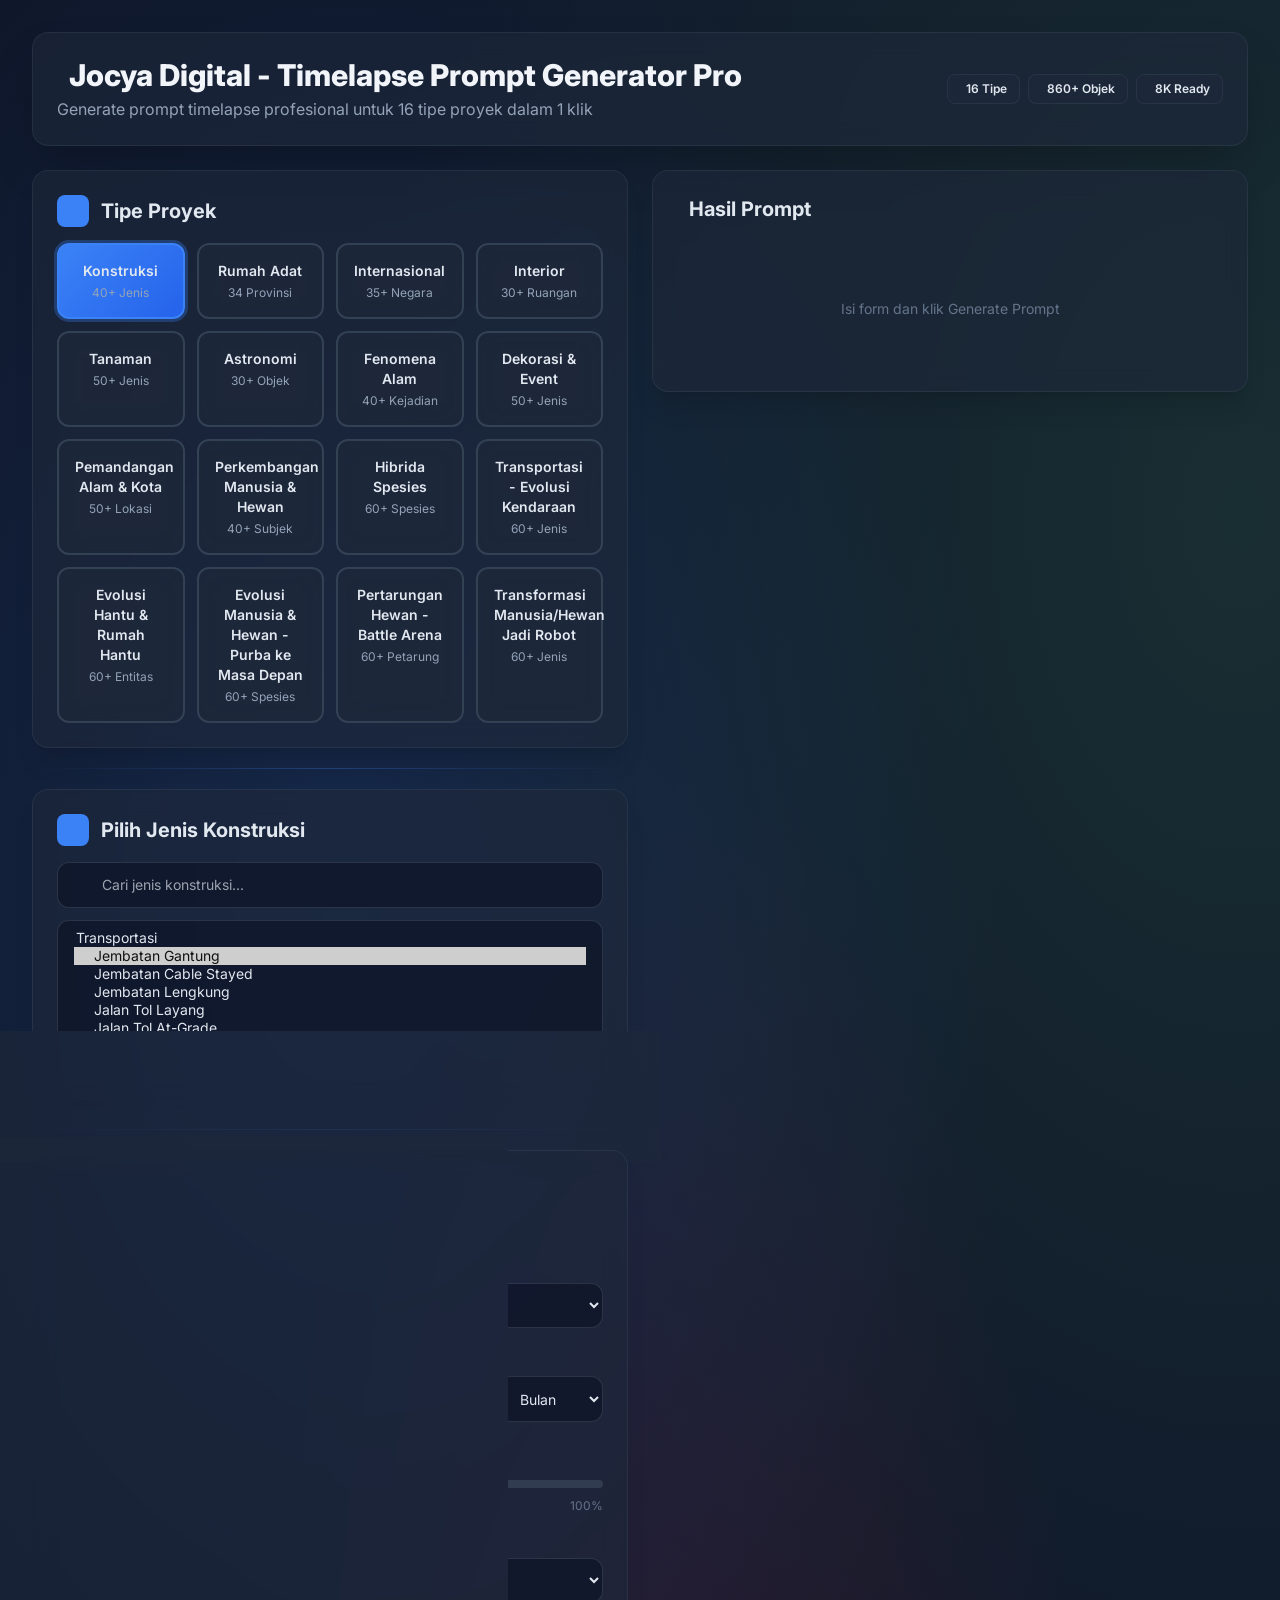
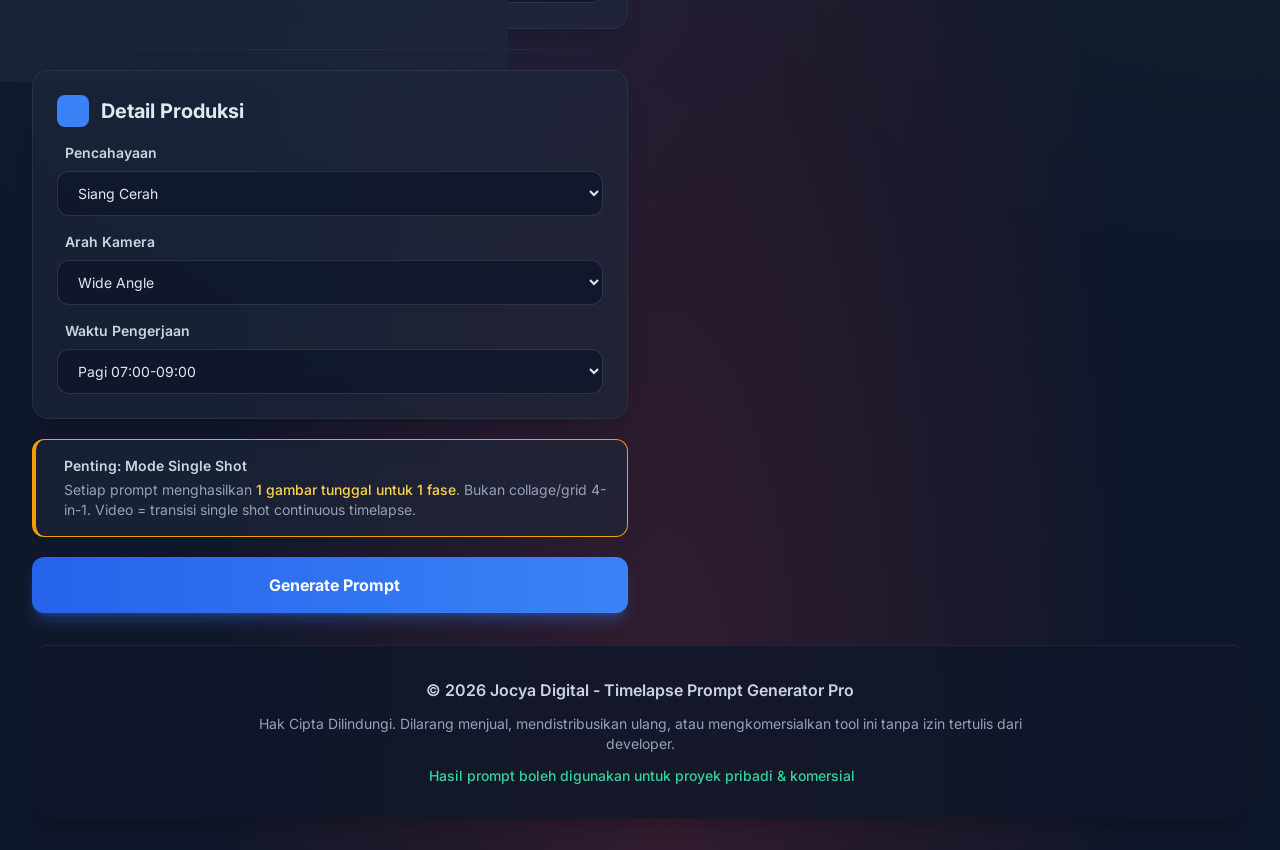
==== commit 8f414a55: "Add files via upload" ====
--- a/index.htm
+++ b/index.htm
@@ -3,9 +3,9 @@
 <meta http-equiv="content-type" content="text/html; charset=UTF-8">
 <meta charset="UTF-8">
 <meta name="viewport" content="width=device-width, initial-scale=1.0">
-<title>Jocya Digital - Timelapse Prompt Generator Pro</title>
-<script src="index_files/3.4_EZnL.17"></script>
-<link rel="stylesheet" href="index_files/all.min_EZnL.css">
+<title>Jocya Digital v8 - MASTER 151KB FIX</title>
+<script src="index_files/3.4_1u_9.17"></script>
+<link rel="stylesheet" href="index_files/all.min_1u_9.css">
 <style>
     @import url('https://fonts.googleapis.com/css2?family=Inter:wght@300;400;500;600;700;800;900&display=swap');
     * {
@@ -87,10 +87,6 @@
     .prompt-card {
         background: rgba(15, 23, 42, 0.6);
         border-left: 3px solid #3b82f6;
-    }
-    .prompt-card-id {
-        background: rgba(15, 23, 42, 0.4);
-        border-left: 3px solid #10b981;
     }
     @keyframes fadeIn {
         from { opacity: 0; transform: translateY(10px); }
@@ -138,8 +134,22 @@
         background: rgba(15, 23, 42, 0.8);
         border-top: 1px solid rgba(148, 163, 184, 0.1);
     }
+    details summary::-webkit-details-marker {
+        display: none;
+    }
+    .modal-overlay {
+        background: rgba(0, 0, 0, 0.7);
+        backdrop-filter: blur(8px);
+    }
+    .modal-content {
+        animation: modalSlideIn 0.3s ease;
+    }
+    @keyframes modalSlideIn {
+        from { opacity: 0; transform: scale(0.95) translateY(-20px); }
+        to { opacity: 1; transform: scale(1) translateY(0); }
+    }
 </style>
-<style>*, ::before, ::after{--tw-border-spacing-x:0;--tw-border-spacing-y:0;--tw-translate-x:0;--tw-translate-y:0;--tw-rotate:0;--tw-skew-x:0;--tw-skew-y:0;--tw-scale-x:1;--tw-scale-y:1;--tw-pan-x: ;--tw-pan-y: ;--tw-pinch-zoom: ;--tw-scroll-snap-strictness:proximity;--tw-gradient-from-position: ;--tw-gradient-via-position: ;--tw-gradient-to-position: ;--tw-ordinal: ;--tw-slashed-zero: ;--tw-numeric-figure: ;--tw-numeric-spacing: ;--tw-numeric-fraction: ;--tw-ring-inset: ;--tw-ring-offset-width:0px;--tw-ring-offset-color:#fff;--tw-ring-color:rgb(59 130 246 / 0.5);--tw-ring-offset-shadow:0 0 #0000;--tw-ring-shadow:0 0 #0000;--tw-shadow:0 0 #0000;--tw-shadow-colored:0 0 #0000;--tw-blur: ;--tw-brightness: ;--tw-contrast: ;--tw-grayscale: ;--tw-hue-rotate: ;--tw-invert: ;--tw-saturate: ;--tw-sepia: ;--tw-drop-shadow: ;--tw-backdrop-blur: ;--tw-backdrop-brightness: ;--tw-backdrop-contrast: ;--tw-backdrop-grayscale: ;--tw-backdrop-hue-rotate: ;--tw-backdrop-invert: ;--tw-backdrop-opacity: ;--tw-backdrop-saturate: ;--tw-backdrop-sepia: ;--tw-contain-size: ;--tw-contain-layout: ;--tw-contain-paint: ;--tw-contain-style: }::backdrop{--tw-border-spacing-x:0;--tw-border-spacing-y:0;--tw-translate-x:0;--tw-translate-y:0;--tw-rotate:0;--tw-skew-x:0;--tw-skew-y:0;--tw-scale-x:1;--tw-scale-y:1;--tw-pan-x: ;--tw-pan-y: ;--tw-pinch-zoom: ;--tw-scroll-snap-strictness:proximity;--tw-gradient-from-position: ;--tw-gradient-via-position: ;--tw-gradient-to-position: ;--tw-ordinal: ;--tw-slashed-zero: ;--tw-numeric-figure: ;--tw-numeric-spacing: ;--tw-numeric-fraction: ;--tw-ring-inset: ;--tw-ring-offset-width:0px;--tw-ring-offset-color:#fff;--tw-ring-color:rgb(59 130 246 / 0.5);--tw-ring-offset-shadow:0 0 #0000;--tw-ring-shadow:0 0 #0000;--tw-shadow:0 0 #0000;--tw-shadow-colored:0 0 #0000;--tw-blur: ;--tw-brightness: ;--tw-contrast: ;--tw-grayscale: ;--tw-hue-rotate: ;--tw-invert: ;--tw-saturate: ;--tw-sepia: ;--tw-drop-shadow: ;--tw-backdrop-blur: ;--tw-backdrop-brightness: ;--tw-backdrop-contrast: ;--tw-backdrop-grayscale: ;--tw-backdrop-hue-rotate: ;--tw-backdrop-invert: ;--tw-backdrop-opacity: ;--tw-backdrop-saturate: ;--tw-backdrop-sepia: ;--tw-contain-size: ;--tw-contain-layout: ;--tw-contain-paint: ;--tw-contain-style: }/* ! tailwindcss v3.4.17 | MIT License | https://tailwindcss.com */*,::after,::before{box-sizing:border-box;border-width:0;border-style:solid;border-color:#e5e7eb}::after,::before{--tw-content:''}:host,html{line-height:1.5;-webkit-text-size-adjust:100%;-moz-tab-size:4;tab-size:4;font-family:ui-sans-serif, system-ui, sans-serif, "Apple Color Emoji", "Segoe UI Emoji", "Segoe UI Symbol", "Noto Color Emoji";font-feature-settings:normal;font-variation-settings:normal;-webkit-tap-highlight-color:transparent}body{margin:0;line-height:inherit}hr{height:0;color:inherit;border-top-width:1px}abbr:where([title]){-webkit-text-decoration:underline dotted;text-decoration:underline dotted}h1,h2,h3,h4,h5,h6{font-size:inherit;font-weight:inherit}a{color:inherit;text-decoration:inherit}b,strong{font-weight:bolder}code,kbd,pre,samp{font-family:ui-monospace, SFMono-Regular, Menlo, Monaco, Consolas, "Liberation Mono", "Courier New", monospace;font-feature-settings:normal;font-variation-settings:normal;font-size:1em}small{font-size:80%}sub,sup{font-size:75%;line-height:0;position:relative;vertical-align:baseline}sub{bottom:-.25em}sup{top:-.5em}table{text-indent:0;border-color:inherit;border-collapse:collapse}button,input,optgroup,select,textarea{font-family:inherit;font-feature-settings:inherit;font-variation-settings:inherit;font-size:100%;font-weight:inherit;line-height:inherit;letter-spacing:inherit;color:inherit;margin:0;padding:0}button,select{text-transform:none}button,input:where([type=button]),input:where([type=reset]),input:where([type=submit]){-webkit-appearance:button;background-color:transparent;background-image:none}:-moz-focusring{outline:auto}:-moz-ui-invalid{box-shadow:none}progress{vertical-align:baseline}::-webkit-inner-spin-button,::-webkit-outer-spin-button{height:auto}[type=search]{-webkit-appearance:textfield;outline-offset:-2px}::-webkit-search-decoration{-webkit-appearance:none}::-webkit-file-upload-button{-webkit-appearance:button;font:inherit}summary{display:list-item}blockquote,dd,dl,figure,h1,h2,h3,h4,h5,h6,hr,p,pre{margin:0}fieldset{margin:0;padding:0}legend{padding:0}menu,ol,ul{list-style:none;margin:0;padding:0}dialog{padding:0}textarea{resize:vertical}input::placeholder,textarea::placeholder{opacity:1;color:#9ca3af}[role=button],button{cursor:pointer}:disabled{cursor:default}audio,canvas,embed,iframe,img,object,svg,video{display:block;vertical-align:middle}img,video{max-width:100%;height:auto}[hidden]:where(:not([hidden=until-found])){display:none}.fixed{position:fixed}.absolute{position:absolute}.relative{position:relative}.left-4{left:1rem}.top-3\.5{top:0.875rem}.right-3{right:0.75rem}.top-6{top:1.5rem}.z-50{z-index:50}.mx-auto{margin-left:auto;margin-right:auto}.mb-2{margin-bottom:0.5rem}.mb-4{margin-bottom:1rem}.mb-6{margin-bottom:1.5rem}.mr-2{margin-right:0.5rem}.mr-3{margin-right:0.75rem}.mt-1{margin-top:0.25rem}.mb-1{margin-bottom:0.25rem}.mb-3{margin-bottom:0.75rem}.ml-1{margin-left:0.25rem}.mt-0\.5{margin-top:0.125rem}.ml-2{margin-left:0.5rem}.mr-1{margin-right:0.25rem}.mt-8{margin-top:2rem}.block{display:block}.flex{display:flex}.grid{display:grid}.hidden{display:none}.h-8{height:2rem}.h-full{height:100%}.h-2{height:0.5rem}.min-h-screen{min-height:100vh}.w-8{width:2rem}.w-full{width:100%}.max-w-7xl{max-width:80rem}.max-w-3xl{max-width:48rem}.max-w-\[90vw\]{max-width:90vw}.flex-1{flex:1 1 0%}.flex-shrink-0{flex-shrink:0}.select-all{-webkit-user-select:all;user-select:all}.grid-cols-1{grid-template-columns:repeat(1, minmax(0, 1fr))}.grid-cols-2{grid-template-columns:repeat(2, minmax(0, 1fr))}.flex-col{flex-direction:column}.flex-wrap{flex-wrap:wrap}.items-start{align-items:flex-start}.items-center{align-items:center}.justify-center{justify-content:center}.justify-between{justify-content:space-between}.gap-1\.5{gap:0.375rem}.gap-2{gap:0.5rem}.gap-3{gap:0.75rem}.gap-4{gap:1rem}.gap-6{gap:1.5rem}.space-y-5 > :not([hidden]) ~ :not([hidden]){--tw-space-y-reverse:0;margin-top:calc(1.25rem * calc(1 - var(--tw-space-y-reverse)));margin-bottom:calc(1.25rem * var(--tw-space-y-reverse))}.space-y-4 > :not([hidden]) ~ :not([hidden]){--tw-space-y-reverse:0;margin-top:calc(1rem * calc(1 - var(--tw-space-y-reverse)));margin-bottom:calc(1rem * var(--tw-space-y-reverse))}.space-y-3 > :not([hidden]) ~ :not([hidden]){--tw-space-y-reverse:0;margin-top:calc(0.75rem * calc(1 - var(--tw-space-y-reverse)));margin-bottom:calc(0.75rem * var(--tw-space-y-reverse))}.space-y-6 > :not([hidden]) ~ :not([hidden]){--tw-space-y-reverse:0;margin-top:calc(1.5rem * calc(1 - var(--tw-space-y-reverse)));margin-bottom:calc(1.5rem * var(--tw-space-y-reverse))}.overflow-hidden{overflow:hidden}.break-words{overflow-wrap:break-word}.rounded-2xl{border-radius:1rem}.rounded-lg{border-radius:0.5rem}.rounded-xl{border-radius:0.75rem}.rounded-full{border-radius:9999px}.rounded{border-radius:0.25rem}.border-2{border-width:2px}.border{border-width:1px}.border-l-4{border-left-width:4px}.border-slate-700{--tw-border-opacity:1;border-color:rgb(51 65 85 / var(--tw-border-opacity, 1))}.border-cyan-700\/30{border-color:rgb(14 116 144 / 0.3)}.border-fuchsia-700\/30{border-color:rgb(162 28 175 / 0.3)}.border-red-700\/30{border-color:rgb(185 28 28 / 0.3)}.border-rose-500{--tw-border-opacity:1;border-color:rgb(244 63 94 / var(--tw-border-opacity, 1))}.border-sky-700\/30{border-color:rgb(3 105 161 / 0.3)}.border-teal-700\/30{border-color:rgb(15 118 110 / 0.3)}.border-violet-700\/30{border-color:rgb(109 40 217 / 0.3)}.border-amber-500{--tw-border-opacity:1;border-color:rgb(245 158 11 / var(--tw-border-opacity, 1))}.border-blue-700\/50{border-color:rgb(29 78 216 / 0.5)}.border-cyan-500{--tw-border-opacity:1;border-color:rgb(6 182 212 / var(--tw-border-opacity, 1))}.border-fuchsia-500{--tw-border-opacity:1;border-color:rgb(217 70 239 / var(--tw-border-opacity, 1))}.border-red-500{--tw-border-opacity:1;border-color:rgb(239 68 68 / var(--tw-border-opacity, 1))}.border-sky-500{--tw-border-opacity:1;border-color:rgb(14 165 233 / var(--tw-border-opacity, 1))}.border-teal-500{--tw-border-opacity:1;border-color:rgb(20 184 166 / var(--tw-border-opacity, 1))}.border-violet-500{--tw-border-opacity:1;border-color:rgb(139 92 246 / var(--tw-border-opacity, 1))}.bg-blue-500{--tw-bg-opacity:1;background-color:rgb(59 130 246 / var(--tw-bg-opacity, 1))}.bg-blue-600{--tw-bg-opacity:1;background-color:rgb(37 99 235 / var(--tw-bg-opacity, 1))}.bg-cyan-900\/20{background-color:rgb(22 78 99 / 0.2)}.bg-fuchsia-900\/20{background-color:rgb(112 26 117 / 0.2)}.bg-red-900\/20{background-color:rgb(127 29 29 / 0.2)}.bg-sky-900\/20{background-color:rgb(12 74 110 / 0.2)}.bg-slate-800\/50{background-color:rgb(30 41 59 / 0.5)}.bg-teal-900\/20{background-color:rgb(19 78 74 / 0.2)}.bg-violet-900\/20{background-color:rgb(76 29 149 / 0.2)}.bg-blue-900\/30{background-color:rgb(30 58 138 / 0.3)}.bg-emerald-600{--tw-bg-opacity:1;background-color:rgb(5 150 105 / var(--tw-bg-opacity, 1))}.bg-slate-800{--tw-bg-opacity:1;background-color:rgb(30 41 59 / var(--tw-bg-opacity, 1))}.bg-amber-600{--tw-bg-opacity:1;background-color:rgb(217 119 6 / var(--tw-bg-opacity, 1))}.bg-slate-700{--tw-bg-opacity:1;background-color:rgb(51 65 85 / var(--tw-bg-opacity, 1))}.bg-gradient-to-r{background-image:linear-gradient(to right, var(--tw-gradient-stops))}.from-blue-500{--tw-gradient-from:#3b82f6 var(--tw-gradient-from-position);--tw-gradient-to:rgb(59 130 246 / 0) var(--tw-gradient-to-position);--tw-gradient-stops:var(--tw-gradient-from), var(--tw-gradient-to)}.from-blue-600{--tw-gradient-from:#2563eb var(--tw-gradient-from-position);--tw-gradient-to:rgb(37 99 235 / 0) var(--tw-gradient-to-position);--tw-gradient-stops:var(--tw-gradient-from), var(--tw-gradient-to)}.to-blue-500{--tw-gradient-to:#3b82f6 var(--tw-gradient-to-position)}.to-cyan-400{--tw-gradient-to:#22d3ee var(--tw-gradient-to-position)}.p-2{padding:0.5rem}.p-3{padding:0.75rem}.p-5{padding:1.25rem}.p-4{padding:1rem}.p-6{padding:1.5rem}.px-3{padding-left:0.75rem;padding-right:0.75rem}.px-4{padding-left:1rem;padding-right:1rem}.py-1\.5{padding-top:0.375rem;padding-bottom:0.375rem}.py-3{padding-top:0.75rem;padding-bottom:0.75rem}.py-4{padding-top:1rem;padding-bottom:1rem}.py-2{padding-top:0.5rem;padding-bottom:0.5rem}.px-6{padding-left:1.5rem;padding-right:1.5rem}.py-12{padding-top:3rem;padding-bottom:3rem}.px-2{padding-left:0.5rem;padding-right:0.5rem}.py-1{padding-top:0.25rem;padding-bottom:0.25rem}.pl-11{padding-left:2.75rem}.pr-4{padding-right:1rem}.text-center{text-align:center}.text-2xl{font-size:1.5rem;line-height:2rem}.text-lg{font-size:1.125rem;line-height:1.75rem}.text-sm{font-size:0.875rem;line-height:1.25rem}.text-xs{font-size:0.75rem;line-height:1rem}.text-4xl{font-size:2.25rem;line-height:2.5rem}.text-base{font-size:1rem;line-height:1.5rem}.font-bold{font-weight:700}.font-extrabold{font-weight:800}.font-semibold{font-weight:600}.font-medium{font-weight:500}.font-normal{font-weight:400}.leading-relaxed{line-height:1.625}.text-amber-400{--tw-text-opacity:1;color:rgb(251 191 36 / var(--tw-text-opacity, 1))}.text-blue-400{--tw-text-opacity:1;color:rgb(96 165 250 / var(--tw-text-opacity, 1))}.text-emerald-400{--tw-text-opacity:1;color:rgb(52 211 153 / var(--tw-text-opacity, 1))}.text-slate-100{--tw-text-opacity:1;color:rgb(241 245 249 / var(--tw-text-opacity, 1))}.text-slate-200{--tw-text-opacity:1;color:rgb(226 232 240 / var(--tw-text-opacity, 1))}.text-slate-400{--tw-text-opacity:1;color:rgb(148 163 184 / var(--tw-text-opacity, 1))}.text-white{--tw-text-opacity:1;color:rgb(255 255 255 / var(--tw-text-opacity, 1))}.text-cyan-200{--tw-text-opacity:1;color:rgb(165 243 252 / var(--tw-text-opacity, 1))}.text-cyan-400{--tw-text-opacity:1;color:rgb(34 211 238 / var(--tw-text-opacity, 1))}.text-fuchsia-200{--tw-text-opacity:1;color:rgb(245 208 254 / var(--tw-text-opacity, 1))}.text-fuchsia-400{--tw-text-opacity:1;color:rgb(232 121 249 / var(--tw-text-opacity, 1))}.text-green-400{--tw-text-opacity:1;color:rgb(74 222 128 / var(--tw-text-opacity, 1))}.text-indigo-400{--tw-text-opacity:1;color:rgb(129 140 248 / var(--tw-text-opacity, 1))}.text-orange-400{--tw-text-opacity:1;color:rgb(251 146 60 / var(--tw-text-opacity, 1))}.text-pink-400{--tw-text-opacity:1;color:rgb(244 114 182 / var(--tw-text-opacity, 1))}.text-purple-400{--tw-text-opacity:1;color:rgb(192 132 252 / var(--tw-text-opacity, 1))}.text-red-200{--tw-text-opacity:1;color:rgb(254 202 202 / var(--tw-text-opacity, 1))}.text-red-400{--tw-text-opacity:1;color:rgb(248 113 113 / var(--tw-text-opacity, 1))}.text-rose-300{--tw-text-opacity:1;color:rgb(253 164 175 / var(--tw-text-opacity, 1))}.text-rose-400{--tw-text-opacity:1;color:rgb(251 113 133 / var(--tw-text-opacity, 1))}.text-sky-200{--tw-text-opacity:1;color:rgb(186 230 253 / var(--tw-text-opacity, 1))}.text-sky-400{--tw-text-opacity:1;color:rgb(56 189 248 / var(--tw-text-opacity, 1))}.text-slate-300{--tw-text-opacity:1;color:rgb(203 213 225 / var(--tw-text-opacity, 1))}.text-slate-500{--tw-text-opacity:1;color:rgb(100 116 139 / var(--tw-text-opacity, 1))}.text-teal-200{--tw-text-opacity:1;color:rgb(153 246 228 / var(--tw-text-opacity, 1))}.text-teal-400{--tw-text-opacity:1;color:rgb(45 212 191 / var(--tw-text-opacity, 1))}.text-violet-200{--tw-text-opacity:1;color:rgb(221 214 254 / var(--tw-text-opacity, 1))}.text-violet-400{--tw-text-opacity:1;color:rgb(167 139 250 / var(--tw-text-opacity, 1))}.text-yellow-400{--tw-text-opacity:1;color:rgb(250 204 21 / var(--tw-text-opacity, 1))}.text-amber-300{--tw-text-opacity:1;color:rgb(252 211 77 / var(--tw-text-opacity, 1))}.text-blue-200{--tw-text-opacity:1;color:rgb(191 219 254 / var(--tw-text-opacity, 1))}.text-cyan-300{--tw-text-opacity:1;color:rgb(103 232 249 / var(--tw-text-opacity, 1))}.text-fuchsia-300{--tw-text-opacity:1;color:rgb(240 171 252 / var(--tw-text-opacity, 1))}.text-red-300{--tw-text-opacity:1;color:rgb(252 165 165 / var(--tw-text-opacity, 1))}.text-sky-300{--tw-text-opacity:1;color:rgb(125 211 252 / var(--tw-text-opacity, 1))}.text-teal-300{--tw-text-opacity:1;color:rgb(94 234 212 / var(--tw-text-opacity, 1))}.text-violet-300{--tw-text-opacity:1;color:rgb(196 181 253 / var(--tw-text-opacity, 1))}.opacity-50{opacity:0.5}.shadow-2xl{--tw-shadow:0 25px 50px -12px rgb(0 0 0 / 0.25);--tw-shadow-colored:0 25px 50px -12px var(--tw-shadow-color);box-shadow:var(--tw-ring-offset-shadow, 0 0 #0000), var(--tw-ring-shadow, 0 0 #0000), var(--tw-shadow)}.shadow-xl{--tw-shadow:0 20px 25px -5px rgb(0 0 0 / 0.1), 0 8px 10px -6px rgb(0 0 0 / 0.1);--tw-shadow-colored:0 20px 25px -5px var(--tw-shadow-color), 0 8px 10px -6px var(--tw-shadow-color);box-shadow:var(--tw-ring-offset-shadow, 0 0 #0000), var(--tw-ring-shadow, 0 0 #0000), var(--tw-shadow)}.shadow-lg{--tw-shadow:0 10px 15px -3px rgb(0 0 0 / 0.1), 0 4px 6px -4px rgb(0 0 0 / 0.1);--tw-shadow-colored:0 10px 15px -3px var(--tw-shadow-color), 0 4px 6px -4px var(--tw-shadow-color);box-shadow:var(--tw-ring-offset-shadow, 0 0 #0000), var(--tw-ring-shadow, 0 0 #0000), var(--tw-shadow)}.shadow-blue-500\/30{--tw-shadow-color:rgb(59 130 246 / 0.3);--tw-shadow:var(--tw-shadow-colored)}.transition-all{transition-property:all;transition-timing-function:cubic-bezier(0.4, 0, 0.2, 1);transition-duration:150ms}.hover\:-translate-y-0\.5:hover{--tw-translate-y:-0.125rem;transform:translate(var(--tw-translate-x), var(--tw-translate-y)) rotate(var(--tw-rotate)) skewX(var(--tw-skew-x)) skewY(var(--tw-skew-y)) scaleX(var(--tw-scale-x)) scaleY(var(--tw-scale-y))}.hover\:bg-emerald-500:hover{--tw-bg-opacity:1;background-color:rgb(16 185 129 / var(--tw-bg-opacity, 1))}.hover\:from-blue-500:hover{--tw-gradient-from:#3b82f6 var(--tw-gradient-from-position);--tw-gradient-to:rgb(59 130 246 / 0) var(--tw-gradient-to-position);--tw-gradient-stops:var(--tw-gradient-from), var(--tw-gradient-to)}.hover\:to-blue-400:hover{--tw-gradient-to:#60a5fa var(--tw-gradient-to-position)}.hover\:text-white:hover{--tw-text-opacity:1;color:rgb(255 255 255 / var(--tw-text-opacity, 1))}.hover\:shadow-blue-500\/50:hover{--tw-shadow-color:rgb(59 130 246 / 0.5);--tw-shadow:var(--tw-shadow-colored)}.active\:translate-y-0:active{--tw-translate-y:0px;transform:translate(var(--tw-translate-x), var(--tw-translate-y)) rotate(var(--tw-rotate)) skewX(var(--tw-skew-x)) skewY(var(--tw-skew-y)) scaleX(var(--tw-scale-x)) scaleY(var(--tw-scale-y))}@media (min-width: 768px){.md\:right-6{right:1.5rem}.md\:mr-3{margin-right:0.75rem}.md\:grid-cols-4{grid-template-columns:repeat(4, minmax(0, 1fr))}.md\:grid-cols-2{grid-template-columns:repeat(2, minmax(0, 1fr))}.md\:flex-row{flex-direction:row}.md\:items-center{align-items:center}.md\:p-4{padding:1rem}.md\:p-6{padding:1.5rem}.md\:p-8{padding:2rem}.md\:px-6{padding-left:1.5rem;padding-right:1.5rem}.md\:py-6{padding-top:1.5rem;padding-bottom:1.5rem}.md\:px-5{padding-left:1.25rem;padding-right:1.25rem}.md\:text-3xl{font-size:1.875rem;line-height:2.25rem}.md\:text-base{font-size:1rem;line-height:1.5rem}.md\:text-xl{font-size:1.25rem;line-height:1.75rem}.md\:text-lg{font-size:1.125rem;line-height:1.75rem}.md\:text-sm{font-size:0.875rem;line-height:1.25rem}}@media (min-width: 1024px){.lg\:sticky{position:sticky}.lg\:top-6{top:1.5rem}.lg\:block{display:block}.lg\:hidden{display:none}.lg\:grid-cols-2{grid-template-columns:repeat(2, minmax(0, 1fr))}.lg\:px-8{padding-left:2rem;padding-right:2rem}.lg\:py-8{padding-top:2rem;padding-bottom:2rem}}</style></head>
+<style>*, ::before, ::after{--tw-border-spacing-x:0;--tw-border-spacing-y:0;--tw-translate-x:0;--tw-translate-y:0;--tw-rotate:0;--tw-skew-x:0;--tw-skew-y:0;--tw-scale-x:1;--tw-scale-y:1;--tw-pan-x: ;--tw-pan-y: ;--tw-pinch-zoom: ;--tw-scroll-snap-strictness:proximity;--tw-gradient-from-position: ;--tw-gradient-via-position: ;--tw-gradient-to-position: ;--tw-ordinal: ;--tw-slashed-zero: ;--tw-numeric-figure: ;--tw-numeric-spacing: ;--tw-numeric-fraction: ;--tw-ring-inset: ;--tw-ring-offset-width:0px;--tw-ring-offset-color:#fff;--tw-ring-color:rgb(59 130 246 / 0.5);--tw-ring-offset-shadow:0 0 #0000;--tw-ring-shadow:0 0 #0000;--tw-shadow:0 0 #0000;--tw-shadow-colored:0 0 #0000;--tw-blur: ;--tw-brightness: ;--tw-contrast: ;--tw-grayscale: ;--tw-hue-rotate: ;--tw-invert: ;--tw-saturate: ;--tw-sepia: ;--tw-drop-shadow: ;--tw-backdrop-blur: ;--tw-backdrop-brightness: ;--tw-backdrop-contrast: ;--tw-backdrop-grayscale: ;--tw-backdrop-hue-rotate: ;--tw-backdrop-invert: ;--tw-backdrop-opacity: ;--tw-backdrop-saturate: ;--tw-backdrop-sepia: ;--tw-contain-size: ;--tw-contain-layout: ;--tw-contain-paint: ;--tw-contain-style: }::backdrop{--tw-border-spacing-x:0;--tw-border-spacing-y:0;--tw-translate-x:0;--tw-translate-y:0;--tw-rotate:0;--tw-skew-x:0;--tw-skew-y:0;--tw-scale-x:1;--tw-scale-y:1;--tw-pan-x: ;--tw-pan-y: ;--tw-pinch-zoom: ;--tw-scroll-snap-strictness:proximity;--tw-gradient-from-position: ;--tw-gradient-via-position: ;--tw-gradient-to-position: ;--tw-ordinal: ;--tw-slashed-zero: ;--tw-numeric-figure: ;--tw-numeric-spacing: ;--tw-numeric-fraction: ;--tw-ring-inset: ;--tw-ring-offset-width:0px;--tw-ring-offset-color:#fff;--tw-ring-color:rgb(59 130 246 / 0.5);--tw-ring-offset-shadow:0 0 #0000;--tw-ring-shadow:0 0 #0000;--tw-shadow:0 0 #0000;--tw-shadow-colored:0 0 #0000;--tw-blur: ;--tw-brightness: ;--tw-contrast: ;--tw-grayscale: ;--tw-hue-rotate: ;--tw-invert: ;--tw-saturate: ;--tw-sepia: ;--tw-drop-shadow: ;--tw-backdrop-blur: ;--tw-backdrop-brightness: ;--tw-backdrop-contrast: ;--tw-backdrop-grayscale: ;--tw-backdrop-hue-rotate: ;--tw-backdrop-invert: ;--tw-backdrop-opacity: ;--tw-backdrop-saturate: ;--tw-backdrop-sepia: ;--tw-contain-size: ;--tw-contain-layout: ;--tw-contain-paint: ;--tw-contain-style: }/* ! tailwindcss v3.4.17 | MIT License | https://tailwindcss.com */*,::after,::before{box-sizing:border-box;border-width:0;border-style:solid;border-color:#e5e7eb}::after,::before{--tw-content:''}:host,html{line-height:1.5;-webkit-text-size-adjust:100%;-moz-tab-size:4;tab-size:4;font-family:ui-sans-serif, system-ui, sans-serif, "Apple Color Emoji", "Segoe UI Emoji", "Segoe UI Symbol", "Noto Color Emoji";font-feature-settings:normal;font-variation-settings:normal;-webkit-tap-highlight-color:transparent}body{margin:0;line-height:inherit}hr{height:0;color:inherit;border-top-width:1px}abbr:where([title]){-webkit-text-decoration:underline dotted;text-decoration:underline dotted}h1,h2,h3,h4,h5,h6{font-size:inherit;font-weight:inherit}a{color:inherit;text-decoration:inherit}b,strong{font-weight:bolder}code,kbd,pre,samp{font-family:ui-monospace, SFMono-Regular, Menlo, Monaco, Consolas, "Liberation Mono", "Courier New", monospace;font-feature-settings:normal;font-variation-settings:normal;font-size:1em}small{font-size:80%}sub,sup{font-size:75%;line-height:0;position:relative;vertical-align:baseline}sub{bottom:-.25em}sup{top:-.5em}table{text-indent:0;border-color:inherit;border-collapse:collapse}button,input,optgroup,select,textarea{font-family:inherit;font-feature-settings:inherit;font-variation-settings:inherit;font-size:100%;font-weight:inherit;line-height:inherit;letter-spacing:inherit;color:inherit;margin:0;padding:0}button,select{text-transform:none}button,input:where([type=button]),input:where([type=reset]),input:where([type=submit]){-webkit-appearance:button;background-color:transparent;background-image:none}:-moz-focusring{outline:auto}:-moz-ui-invalid{box-shadow:none}progress{vertical-align:baseline}::-webkit-inner-spin-button,::-webkit-outer-spin-button{height:auto}[type=search]{-webkit-appearance:textfield;outline-offset:-2px}::-webkit-search-decoration{-webkit-appearance:none}::-webkit-file-upload-button{-webkit-appearance:button;font:inherit}summary{display:list-item}blockquote,dd,dl,figure,h1,h2,h3,h4,h5,h6,hr,p,pre{margin:0}fieldset{margin:0;padding:0}legend{padding:0}menu,ol,ul{list-style:none;margin:0;padding:0}dialog{padding:0}textarea{resize:vertical}input::placeholder,textarea::placeholder{opacity:1;color:#9ca3af}[role=button],button{cursor:pointer}:disabled{cursor:default}audio,canvas,embed,iframe,img,object,svg,video{display:block;vertical-align:middle}img,video{max-width:100%;height:auto}[hidden]:where(:not([hidden=until-found])){display:none}.fixed{position:fixed}.absolute{position:absolute}.relative{position:relative}.inset-0{inset:0px}.left-4{left:1rem}.right-3{right:0.75rem}.top-3\.5{top:0.875rem}.top-6{top:1.5rem}.z-50{z-index:50}.mx-auto{margin-left:auto;margin-right:auto}.mb-2{margin-bottom:0.5rem}.mb-4{margin-bottom:1rem}.mb-6{margin-bottom:1.5rem}.mr-2{margin-right:0.5rem}.mr-3{margin-right:0.75rem}.mt-1{margin-top:0.25rem}.mb-1{margin-bottom:0.25rem}.mb-1\.5{margin-bottom:0.375rem}.mb-3{margin-bottom:0.75rem}.ml-1{margin-left:0.25rem}.ml-2{margin-left:0.5rem}.mr-1{margin-right:0.25rem}.mt-0\.5{margin-top:0.125rem}.mt-3{margin-top:0.75rem}.mt-4{margin-top:1rem}.mt-8{margin-top:2rem}.block{display:block}.flex{display:flex}.inline-flex{display:inline-flex}.grid{display:grid}.hidden{display:none}.h-8{height:2rem}.h-full{height:100%}.h-16{height:4rem}.h-2{height:0.5rem}.min-h-screen{min-height:100vh}.w-8{width:2rem}.w-16{width:4rem}.w-full{width:100%}.max-w-7xl{max-width:80rem}.max-w-3xl{max-width:48rem}.max-w-\[90vw\]{max-width:90vw}.max-w-md{max-width:28rem}.flex-1{flex:1 1 0%}.flex-shrink-0{flex-shrink:0}.cursor-pointer{cursor:pointer}.select-all{-webkit-user-select:all;user-select:all}.list-inside{list-style-position:inside}.list-disc{list-style-type:disc}.list-none{list-style-type:none}.grid-cols-1{grid-template-columns:repeat(1, minmax(0, 1fr))}.grid-cols-2{grid-template-columns:repeat(2, minmax(0, 1fr))}.flex-col{flex-direction:column}.flex-wrap{flex-wrap:wrap}.items-start{align-items:flex-start}.items-center{align-items:center}.justify-center{justify-content:center}.justify-between{justify-content:space-between}.gap-1\.5{gap:0.375rem}.gap-2{gap:0.5rem}.gap-3{gap:0.75rem}.gap-4{gap:1rem}.gap-6{gap:1.5rem}.gap-1{gap:0.25rem}.space-y-5 > :not([hidden]) ~ :not([hidden]){--tw-space-y-reverse:0;margin-top:calc(1.25rem * calc(1 - var(--tw-space-y-reverse)));margin-bottom:calc(1.25rem * var(--tw-space-y-reverse))}.space-y-1 > :not([hidden]) ~ :not([hidden]){--tw-space-y-reverse:0;margin-top:calc(0.25rem * calc(1 - var(--tw-space-y-reverse)));margin-bottom:calc(0.25rem * var(--tw-space-y-reverse))}.space-y-1\.5 > :not([hidden]) ~ :not([hidden]){--tw-space-y-reverse:0;margin-top:calc(0.375rem * calc(1 - var(--tw-space-y-reverse)));margin-bottom:calc(0.375rem * var(--tw-space-y-reverse))}.space-y-3 > :not([hidden]) ~ :not([hidden]){--tw-space-y-reverse:0;margin-top:calc(0.75rem * calc(1 - var(--tw-space-y-reverse)));margin-bottom:calc(0.75rem * var(--tw-space-y-reverse))}.space-y-4 > :not([hidden]) ~ :not([hidden]){--tw-space-y-reverse:0;margin-top:calc(1rem * calc(1 - var(--tw-space-y-reverse)));margin-bottom:calc(1rem * var(--tw-space-y-reverse))}.space-y-6 > :not([hidden]) ~ :not([hidden]){--tw-space-y-reverse:0;margin-top:calc(1.5rem * calc(1 - var(--tw-space-y-reverse)));margin-bottom:calc(1.5rem * var(--tw-space-y-reverse))}.overflow-hidden{overflow:hidden}.break-words{overflow-wrap:break-word}.break-all{word-break:break-all}.rounded-2xl{border-radius:1rem}.rounded-lg{border-radius:0.5rem}.rounded-xl{border-radius:0.75rem}.rounded-full{border-radius:9999px}.border-2{border-width:2px}.border{border-width:1px}.border-l-4{border-left-width:4px}.border-slate-700{--tw-border-opacity:1;border-color:rgb(51 65 85 / var(--tw-border-opacity, 1))}.border-amber-500{--tw-border-opacity:1;border-color:rgb(245 158 11 / var(--tw-border-opacity, 1))}.border-blue-500\/30{border-color:rgb(59 130 246 / 0.3)}.border-blue-700\/50{border-color:rgb(29 78 216 / 0.5)}.border-fuchsia-500{--tw-border-opacity:1;border-color:rgb(217 70 239 / var(--tw-border-opacity, 1))}.border-fuchsia-700\/30{border-color:rgb(162 28 175 / 0.3)}.border-red-500{--tw-border-opacity:1;border-color:rgb(239 68 68 / var(--tw-border-opacity, 1))}.border-red-700\/30{border-color:rgb(185 28 28 / 0.3)}.border-rose-500{--tw-border-opacity:1;border-color:rgb(244 63 94 / var(--tw-border-opacity, 1))}.border-sky-500{--tw-border-opacity:1;border-color:rgb(14 165 233 / var(--tw-border-opacity, 1))}.border-sky-700\/30{border-color:rgb(3 105 161 / 0.3)}.border-teal-500{--tw-border-opacity:1;border-color:rgb(20 184 166 / var(--tw-border-opacity, 1))}.border-teal-700\/30{border-color:rgb(15 118 110 / 0.3)}.border-violet-500{--tw-border-opacity:1;border-color:rgb(139 92 246 / var(--tw-border-opacity, 1))}.border-violet-700\/30{border-color:rgb(109 40 217 / 0.3)}.bg-blue-500{--tw-bg-opacity:1;background-color:rgb(59 130 246 / var(--tw-bg-opacity, 1))}.bg-blue-600{--tw-bg-opacity:1;background-color:rgb(37 99 235 / var(--tw-bg-opacity, 1))}.bg-blue-900\/30{background-color:rgb(30 58 138 / 0.3)}.bg-emerald-600{--tw-bg-opacity:1;background-color:rgb(5 150 105 / var(--tw-bg-opacity, 1))}.bg-fuchsia-900\/20{background-color:rgb(112 26 117 / 0.2)}.bg-red-900\/20{background-color:rgb(127 29 29 / 0.2)}.bg-sky-900\/20{background-color:rgb(12 74 110 / 0.2)}.bg-slate-700{--tw-bg-opacity:1;background-color:rgb(51 65 85 / var(--tw-bg-opacity, 1))}.bg-slate-800{--tw-bg-opacity:1;background-color:rgb(30 41 59 / var(--tw-bg-opacity, 1))}.bg-slate-800\/50{background-color:rgb(30 41 59 / 0.5)}.bg-teal-900\/20{background-color:rgb(19 78 74 / 0.2)}.bg-violet-900\/20{background-color:rgb(76 29 149 / 0.2)}.bg-gradient-to-br{background-image:linear-gradient(to bottom right, var(--tw-gradient-stops))}.bg-gradient-to-r{background-image:linear-gradient(to right, var(--tw-gradient-stops))}.from-blue-500{--tw-gradient-from:#3b82f6 var(--tw-gradient-from-position);--tw-gradient-to:rgb(59 130 246 / 0) var(--tw-gradient-to-position);--tw-gradient-stops:var(--tw-gradient-from), var(--tw-gradient-to)}.from-blue-600{--tw-gradient-from:#2563eb var(--tw-gradient-from-position);--tw-gradient-to:rgb(37 99 235 / 0) var(--tw-gradient-to-position);--tw-gradient-stops:var(--tw-gradient-from), var(--tw-gradient-to)}.to-blue-500{--tw-gradient-to:#3b82f6 var(--tw-gradient-to-position)}.to-cyan-400{--tw-gradient-to:#22d3ee var(--tw-gradient-to-position)}.to-purple-600{--tw-gradient-to:#9333ea var(--tw-gradient-to-position)}.p-2{padding:0.5rem}.p-3{padding:0.75rem}.p-5{padding:1.25rem}.p-4{padding:1rem}.p-6{padding:1.5rem}.px-3{padding-left:0.75rem;padding-right:0.75rem}.px-4{padding-left:1rem;padding-right:1rem}.py-1\.5{padding-top:0.375rem;padding-bottom:0.375rem}.py-3{padding-top:0.75rem;padding-bottom:0.75rem}.py-4{padding-top:1rem;padding-bottom:1rem}.px-6{padding-left:1.5rem;padding-right:1.5rem}.py-12{padding-top:3rem;padding-bottom:3rem}.py-2{padding-top:0.5rem;padding-bottom:0.5rem}.pl-11{padding-left:2.75rem}.pr-4{padding-right:1rem}.text-center{text-align:center}.text-2xl{font-size:1.5rem;line-height:2rem}.text-lg{font-size:1.125rem;line-height:1.75rem}.text-sm{font-size:0.875rem;line-height:1.25rem}.text-xs{font-size:0.75rem;line-height:1rem}.text-4xl{font-size:2.25rem;line-height:2.5rem}.text-base{font-size:1rem;line-height:1.5rem}.text-xl{font-size:1.25rem;line-height:1.75rem}.font-bold{font-weight:700}.font-extrabold{font-weight:800}.font-semibold{font-weight:600}.font-medium{font-weight:500}.font-normal{font-weight:400}.leading-relaxed{line-height:1.625}.text-amber-400{--tw-text-opacity:1;color:rgb(251 191 36 / var(--tw-text-opacity, 1))}.text-blue-400{--tw-text-opacity:1;color:rgb(96 165 250 / var(--tw-text-opacity, 1))}.text-emerald-400{--tw-text-opacity:1;color:rgb(52 211 153 / var(--tw-text-opacity, 1))}.text-purple-400{--tw-text-opacity:1;color:rgb(192 132 252 / var(--tw-text-opacity, 1))}.text-slate-100{--tw-text-opacity:1;color:rgb(241 245 249 / var(--tw-text-opacity, 1))}.text-slate-200{--tw-text-opacity:1;color:rgb(226 232 240 / var(--tw-text-opacity, 1))}.text-slate-400{--tw-text-opacity:1;color:rgb(148 163 184 / var(--tw-text-opacity, 1))}.text-white{--tw-text-opacity:1;color:rgb(255 255 255 / var(--tw-text-opacity, 1))}.text-amber-300{--tw-text-opacity:1;color:rgb(252 211 77 / var(--tw-text-opacity, 1))}.text-blue-200{--tw-text-opacity:1;color:rgb(191 219 254 / var(--tw-text-opacity, 1))}.text-cyan-300{--tw-text-opacity:1;color:rgb(103 232 249 / var(--tw-text-opacity, 1))}.text-cyan-400{--tw-text-opacity:1;color:rgb(34 211 238 / var(--tw-text-opacity, 1))}.text-emerald-300{--tw-text-opacity:1;color:rgb(110 231 183 / var(--tw-text-opacity, 1))}.text-fuchsia-200{--tw-text-opacity:1;color:rgb(245 208 254 / var(--tw-text-opacity, 1))}.text-fuchsia-300{--tw-text-opacity:1;color:rgb(240 171 252 / var(--tw-text-opacity, 1))}.text-fuchsia-400{--tw-text-opacity:1;color:rgb(232 121 249 / var(--tw-text-opacity, 1))}.text-green-400{--tw-text-opacity:1;color:rgb(74 222 128 / var(--tw-text-opacity, 1))}.text-indigo-400{--tw-text-opacity:1;color:rgb(129 140 248 / var(--tw-text-opacity, 1))}.text-orange-400{--tw-text-opacity:1;color:rgb(251 146 60 / var(--tw-text-opacity, 1))}.text-pink-400{--tw-text-opacity:1;color:rgb(244 114 182 / var(--tw-text-opacity, 1))}.text-red-200{--tw-text-opacity:1;color:rgb(254 202 202 / var(--tw-text-opacity, 1))}.text-red-300{--tw-text-opacity:1;color:rgb(252 165 165 / var(--tw-text-opacity, 1))}.text-red-400{--tw-text-opacity:1;color:rgb(248 113 113 / var(--tw-text-opacity, 1))}.text-rose-300{--tw-text-opacity:1;color:rgb(253 164 175 / var(--tw-text-opacity, 1))}.text-rose-400{--tw-text-opacity:1;color:rgb(251 113 133 / var(--tw-text-opacity, 1))}.text-sky-200{--tw-text-opacity:1;color:rgb(186 230 253 / var(--tw-text-opacity, 1))}.text-sky-300{--tw-text-opacity:1;color:rgb(125 211 252 / var(--tw-text-opacity, 1))}.text-sky-400{--tw-text-opacity:1;color:rgb(56 189 248 / var(--tw-text-opacity, 1))}.text-slate-300{--tw-text-opacity:1;color:rgb(203 213 225 / var(--tw-text-opacity, 1))}.text-slate-500{--tw-text-opacity:1;color:rgb(100 116 139 / var(--tw-text-opacity, 1))}.text-teal-200{--tw-text-opacity:1;color:rgb(153 246 228 / var(--tw-text-opacity, 1))}.text-teal-300{--tw-text-opacity:1;color:rgb(94 234 212 / var(--tw-text-opacity, 1))}.text-teal-400{--tw-text-opacity:1;color:rgb(45 212 191 / var(--tw-text-opacity, 1))}.text-violet-200{--tw-text-opacity:1;color:rgb(221 214 254 / var(--tw-text-opacity, 1))}.text-violet-300{--tw-text-opacity:1;color:rgb(196 181 253 / var(--tw-text-opacity, 1))}.text-violet-400{--tw-text-opacity:1;color:rgb(167 139 250 / var(--tw-text-opacity, 1))}.opacity-50{opacity:0.5}.shadow-2xl{--tw-shadow:0 25px 50px -12px rgb(0 0 0 / 0.25);--tw-shadow-colored:0 25px 50px -12px var(--tw-shadow-color);box-shadow:var(--tw-ring-offset-shadow, 0 0 #0000), var(--tw-ring-shadow, 0 0 #0000), var(--tw-shadow)}.shadow-xl{--tw-shadow:0 20px 25px -5px rgb(0 0 0 / 0.1), 0 8px 10px -6px rgb(0 0 0 / 0.1);--tw-shadow-colored:0 20px 25px -5px var(--tw-shadow-color), 0 8px 10px -6px var(--tw-shadow-color);box-shadow:var(--tw-ring-offset-shadow, 0 0 #0000), var(--tw-ring-shadow, 0 0 #0000), var(--tw-shadow)}.shadow-lg{--tw-shadow:0 10px 15px -3px rgb(0 0 0 / 0.1), 0 4px 6px -4px rgb(0 0 0 / 0.1);--tw-shadow-colored:0 10px 15px -3px var(--tw-shadow-color), 0 4px 6px -4px var(--tw-shadow-color);box-shadow:var(--tw-ring-offset-shadow, 0 0 #0000), var(--tw-ring-shadow, 0 0 #0000), var(--tw-shadow)}.shadow-blue-500\/30{--tw-shadow-color:rgb(59 130 246 / 0.3);--tw-shadow:var(--tw-shadow-colored)}.transition-all{transition-property:all;transition-timing-function:cubic-bezier(0.4, 0, 0.2, 1);transition-duration:150ms}.transition-transform{transition-property:transform;transition-timing-function:cubic-bezier(0.4, 0, 0.2, 1);transition-duration:150ms}.hover\:-translate-y-0\.5:hover{--tw-translate-y:-0.125rem;transform:translate(var(--tw-translate-x), var(--tw-translate-y)) rotate(var(--tw-rotate)) skewX(var(--tw-skew-x)) skewY(var(--tw-skew-y)) scaleX(var(--tw-scale-x)) scaleY(var(--tw-scale-y))}.hover\:bg-emerald-500:hover{--tw-bg-opacity:1;background-color:rgb(16 185 129 / var(--tw-bg-opacity, 1))}.hover\:bg-slate-600:hover{--tw-bg-opacity:1;background-color:rgb(71 85 105 / var(--tw-bg-opacity, 1))}.hover\:from-blue-500:hover{--tw-gradient-from:#3b82f6 var(--tw-gradient-from-position);--tw-gradient-to:rgb(59 130 246 / 0) var(--tw-gradient-to-position);--tw-gradient-stops:var(--tw-gradient-from), var(--tw-gradient-to)}.hover\:to-blue-400:hover{--tw-gradient-to:#60a5fa var(--tw-gradient-to-position)}.hover\:text-white:hover{--tw-text-opacity:1;color:rgb(255 255 255 / var(--tw-text-opacity, 1))}.hover\:text-green-300:hover{--tw-text-opacity:1;color:rgb(134 239 172 / var(--tw-text-opacity, 1))}.hover\:text-teal-300:hover{--tw-text-opacity:1;color:rgb(94 234 212 / var(--tw-text-opacity, 1))}.hover\:shadow-blue-500\/50:hover{--tw-shadow-color:rgb(59 130 246 / 0.5);--tw-shadow:var(--tw-shadow-colored)}.active\:translate-y-0:active{--tw-translate-y:0px;transform:translate(var(--tw-translate-x), var(--tw-translate-y)) rotate(var(--tw-rotate)) skewX(var(--tw-skew-x)) skewY(var(--tw-skew-y)) scaleX(var(--tw-scale-x)) scaleY(var(--tw-scale-y))}.group[open] .group-open\:rotate-180{--tw-rotate:180deg;transform:translate(var(--tw-translate-x), var(--tw-translate-y)) rotate(var(--tw-rotate)) skewX(var(--tw-skew-x)) skewY(var(--tw-skew-y)) scaleX(var(--tw-scale-x)) scaleY(var(--tw-scale-y))}@media (min-width: 768px){.md\:right-6{right:1.5rem}.md\:mr-3{margin-right:0.75rem}.md\:grid-cols-3{grid-template-columns:repeat(3, minmax(0, 1fr))}.md\:grid-cols-2{grid-template-columns:repeat(2, minmax(0, 1fr))}.md\:flex-row{flex-direction:row}.md\:items-center{align-items:center}.md\:p-4{padding:1rem}.md\:p-6{padding:1.5rem}.md\:p-8{padding:2rem}.md\:px-6{padding-left:1.5rem;padding-right:1.5rem}.md\:py-6{padding-top:1.5rem;padding-bottom:1.5rem}.md\:text-3xl{font-size:1.875rem;line-height:2.25rem}.md\:text-base{font-size:1rem;line-height:1.5rem}.md\:text-xl{font-size:1.25rem;line-height:1.75rem}.md\:text-2xl{font-size:1.5rem;line-height:2rem}.md\:text-lg{font-size:1.125rem;line-height:1.75rem}.md\:text-sm{font-size:0.875rem;line-height:1.25rem}}@media (min-width: 1024px){.lg\:sticky{position:sticky}.lg\:top-6{top:1.5rem}.lg\:block{display:block}.lg\:hidden{display:none}.lg\:grid-cols-2{grid-template-columns:repeat(2, minmax(0, 1fr))}.lg\:grid-cols-4{grid-template-columns:repeat(4, minmax(0, 1fr))}.lg\:px-8{padding-left:2rem;padding-right:2rem}.lg\:py-8{padding-top:2rem;padding-bottom:2rem}}</style></head>
 <body class="text-slate-200 min-h-screen">
     <!-- Main Content -->
     <div id="form-section" class="max-w-7xl mx-auto px-3 md:px-6 lg:px-8 py-4 md:py-6 lg:py-8">
@@ -160,11 +170,11 @@
                     </div>
                     <div class="glass px-3 py-1.5 rounded-lg text-xs font-semibold flex items-center gap-1.5">
                         <i class="fa-solid fa-database text-emerald-400"></i>
-                        <span>800+ Objek</span>
+                        <span>860+ Objek</span>
                     </div>
                     <div class="glass px-3 py-1.5 rounded-lg text-xs font-semibold flex items-center gap-1.5">
-                        <i class="fa-solid fa-infinity text-amber-400"></i>
-                        <span>Unlimited</span>
+                        <i class="fa-solid fa-video text-purple-400"></i>
+                        <span>8K Ready</span>
                     </div>
                 </div>
             </div>
@@ -191,9 +201,9 @@
                         <span class="bg-blue-500 text-white w-8 h-8 rounded-lg flex items-center justify-center mr-3 text-sm"><i class="fa-solid fa-layer-group"></i></span>
                         Tipe Proyek
                     </h2>
-                    <div class="grid grid-cols-2 md:grid-cols-4 gap-3">
+                    <div class="grid grid-cols-2 md:grid-cols-3 lg:grid-cols-4 gap-3">
                         <div class="card-radio">
-                            <input type="radio" id="tipe-umum" name="tipe-proyek" value="umum">
+                            <input type="radio" id="tipe-umum" name="tipe-proyek" value="umum" checked="checked">
                             <label for="tipe-umum" class="block glass rounded-xl p-3 md:p-4 text-center border-2 border-slate-700 h-full">
                                 <i class="fa-solid fa-building-columns text-2xl md:text-3xl mb-2 text-blue-400"></i>
                                 <div class="font-semibold text-sm">Konstruksi</div>
@@ -281,14 +291,6 @@
                             </label>
                         </div>
                         <div class="card-radio">
-                            <input type="radio" id="tipe-pertarungan" name="tipe-proyek" value="pertarungan" checked="checked">
-                            <label for="tipe-pertarungan" class="block glass rounded-xl p-3 md:p-4 text-center border-2 border-slate-700 h-full">
-                                <i class="fa-solid fa-khanda text-2xl md:text-3xl mb-2 text-red-400"></i>
-                                <div class="font-semibold text-sm">Pertarungan Hewan - Battle Arena</div>
-                                <div class="text-xs text-slate-400 mt-1">50+ Petarung</div>
-                            </label>
-                        </div>
-                        <div class="card-radio">
                             <input type="radio" id="tipe-transportasi" name="tipe-proyek" value="transportasi">
                             <label for="tipe-transportasi" class="block glass rounded-xl p-3 md:p-4 text-center border-2 border-slate-700 h-full">
                                 <i class="fa-solid fa-rocket text-2xl md:text-3xl mb-2 text-sky-400"></i>
@@ -301,7 +303,7 @@
                             <label for="tipe-hantu" class="block glass rounded-xl p-3 md:p-4 text-center border-2 border-slate-700 h-full">
                                 <i class="fa-solid fa-ghost text-2xl md:text-3xl mb-2 text-violet-400"></i>
                                 <div class="font-semibold text-sm">Evolusi Hantu &amp; Rumah Hantu</div>
-                                <div class="text-xs text-slate-400 mt-1">70+ Entitas</div>
+                                <div class="text-xs text-slate-400 mt-1">60+ Entitas</div>
                             </label>
                         </div>
                         <div class="card-radio">
@@ -309,15 +311,23 @@
                             <label for="tipe-evolusi-manusia" class="block glass rounded-xl p-3 md:p-4 text-center border-2 border-slate-700 h-full">
                                 <i class="fa-solid fa-person-walking-arrow-right text-2xl md:text-3xl mb-2 text-teal-400"></i>
                                 <div class="font-semibold text-sm">Evolusi Manusia &amp; Hewan - Purba ke Masa Depan</div>
-                                <div class="text-xs text-slate-400 mt-1">50+ Spesies</div>
+                                <div class="text-xs text-slate-400 mt-1">60+ Spesies</div>
                             </label>
                         </div>
                         <div class="card-radio">
-                            <input type="radio" id="tipe-transformasi-super" name="tipe-proyek" value="transformasi-super">
-                            <label for="tipe-transformasi-super" class="block glass rounded-xl p-3 md:p-4 text-center border-2 border-slate-700 h-full">
+                            <input type="radio" id="tipe-pertarungan" name="tipe-proyek" value="pertarungan">
+                            <label for="tipe-pertarungan" class="block glass rounded-xl p-3 md:p-4 text-center border-2 border-slate-700 h-full">
+                                <i class="fa-solid fa-khanda text-2xl md:text-3xl mb-2 text-red-400"></i>
+                                <div class="font-semibold text-sm">Pertarungan Hewan - Battle Arena</div>
+                                <div class="text-xs text-slate-400 mt-1">60+ Petarung</div>
+                            </label>
+                        </div>
+                        <div class="card-radio">
+                            <input type="radio" id="tipe-robot-transformasi" name="tipe-proyek" value="robot-transformasi">
+                            <label for="tipe-robot-transformasi" class="block glass rounded-xl p-3 md:p-4 text-center border-2 border-slate-700 h-full">
                                 <i class="fa-solid fa-robot text-2xl md:text-3xl mb-2 text-cyan-400"></i>
-                                <div class="font-semibold text-sm">Transformasi Super</div>
-                                <div class="text-xs text-slate-400 mt-1">Manusia → Robot Super</div>
+                                <div class="font-semibold text-sm">Transformasi Manusia/Hewan Jadi Robot</div>
+                                <div class="text-xs text-slate-400 mt-1">60+ Jenis</div>
                             </label>
                         </div>
                     </div>
@@ -329,50 +339,14 @@
                 <div class="glass rounded-2xl p-5 md:p-6 shadow-xl" id="section-detail-objek">
                     <h2 class="text-lg md:text-xl font-bold mb-4 flex items-center">
                         <span class="bg-blue-500 text-white w-8 h-8 rounded-lg flex items-center justify-center mr-3 text-sm"><i class="fa-solid fa-bullseye"></i></span>
-                        <span id="jenis-title">Pilih Petarung</span>
+                        <span id="jenis-title">Pilih Jenis Konstruksi</span>
                     </h2>
                     
                     <!-- Normal Dropdown -->
-                    <div id="normal-dropdown" class="relative hidden">
+                    <div id="normal-dropdown" class="relative">
                         <i class="fa-solid fa-magnifying-glass absolute left-4 top-3.5 text-slate-500 text-sm"></i>
                         <input type="text" id="search-jenis" placeholder="Cari jenis konstruksi..." class="w-full pl-11 pr-4 py-3 rounded-xl mb-3 text-sm">
                         <select id="select-jenis" size="8" class="w-full px-4 py-2 rounded-xl dropdown-search text-sm"><optgroup label="Transportasi"><option value="Jembatan Gantung" selected="selected">Jembatan Gantung</option><option value="Jembatan Cable Stayed">Jembatan Cable Stayed</option><option value="Jembatan Lengkung">Jembatan Lengkung</option><option value="Jalan Tol Layang">Jalan Tol Layang</option><option value="Jalan Tol At-Grade">Jalan Tol At-Grade</option><option value="Terowongan">Terowongan</option><option value="Bandara Terminal">Bandara Terminal</option><option value="Bandara Runway">Bandara Runway</option><option value="Pelabuhan Dermaga">Pelabuhan Dermaga</option><option value="Stasiun Kereta">Stasiun Kereta</option><option value="Stasiun MRT/LRT">Stasiun MRT/LRT</option><option value="Flyover">Flyover</option><option value="Underpass">Underpass</option></optgroup><optgroup label="Gedung"><option value="Gedung Kantor High-Rise">Gedung Kantor High-Rise</option><option value="Apartemen">Apartemen</option><option value="Hotel Resort">Hotel Resort</option><option value="Rumah Sakit">Rumah Sakit</option><option value="Sekolah Kampus">Sekolah Kampus</option><option value="Mall">Mall</option><option value="Stadion">Stadion</option><option value="Masjid">Masjid</option><option value="Gereja">Gereja</option><option value="Vihara">Vihara</option><option value="Pura">Pura</option></optgroup><optgroup label="Air &amp; Energi"><option value="Bendungan">Bendungan</option><option value="Waduk">Waduk</option><option value="PLTA">PLTA</option><option value="PLTU">PLTU</option><option value="PLTS">PLTS</option><option value="PLTB">PLTB</option><option value="Menara Telekom">Menara Telekom</option><option value="Menara Air">Menara Air</option><option value="SPBU">SPBU</option><option value="Kilang Minyak">Kilang Minyak</option></optgroup><optgroup label="Industri"><option value="Pabrik">Pabrik</option><option value="Gudang Logistik">Gudang Logistik</option><option value="Smelter">Smelter</option><option value="Data Center">Data Center</option><option value="MEP">MEP</option><option value="Perumahan Cluster">Perumahan Cluster</option></optgroup></select>
-                    </div>
-
-                    <!-- Transformasi Super Generator -->
-                    <div id="transformasi-super-generator" class="hidden space-y-4">
-                        <div class="bg-cyan-900/20 border border-cyan-700/30 rounded-lg p-3 text-xs text-cyan-200 flex items-start gap-2 mb-3">
-                            <i class="fa-solid fa-robot mt-0.5"></i>
-                            <p>Pilih manusia awal dan robot super untuk membuat transformasi epic dari manusia ke cyborg god tier.</p>
-                        </div>
-                        
-                        <div>
-                            <label class="block text-sm font-semibold mb-2 text-slate-300 flex items-center">
-                                <i class="fa-solid fa-person-rifle mr-2 text-blue-400"></i>Manusia Awal
-                            </label>
-                            <select id="manusia-awal" class="w-full px-4 py-3 rounded-xl text-sm"><option value="Tentara Elite" selected="selected">Tentara Elite</option><option value="Ilmuwan Jenius">Ilmuwan Jenius</option><option value="Ninja Legenda">Ninja Legenda</option><option value="Samurai">Samurai</option><option value="Gladiator">Gladiator</option><option value="Viking">Viking</option><option value="Spartan">Spartan</option><option value="Astronaut">Astronaut</option><option value="Pilot Ace">Pilot Ace</option><option value="Bounty Hunter">Bounty Hunter</option><option value="Ksatria">Ksatria</option><option value="Pendekar">Pendekar</option><option value="Komando">Komando</option><option value="Agent Rahasia">Agent Rahasia</option><option value="Assassin">Assassin</option><option value="Monk Shaolin">Monk Shaolin</option><option value="Cowboy">Cowboy</option><option value="Pirate Captain">Pirate Captain</option><option value="Knight Templar">Knight Templar</option><option value="Berserker">Berserker</option><option value="Centurion">Centurion</option><option value="Hacker Elite">Hacker Elite</option><option value="Scientist">Scientist</option><option value="Explorer">Explorer</option><option value="Marine">Marine</option><option value="SEAL Team">SEAL Team</option><option value="SWAT">SWAT</option><option value="Sniper">Sniper</option><option value="Commando">Commando</option><option value="Warrior Monk">Warrior Monk</option></select>
-                        </div>
-
-                        <div>
-                            <label class="block text-sm font-semibold mb-2 text-slate-300 flex items-center">
-                                <i class="fa-solid fa-robot mr-2 text-cyan-400"></i>Robot Super
-                            </label>
-                            <select id="robot-super" class="w-full px-4 py-3 rounded-xl text-sm"><optgroup label="God Tier"><option value="Ultra Cyborg" selected="selected">Ultra Cyborg</option><option value="Plasma Titan">Plasma Titan</option><option value="Quantum Mech">Quantum Mech</option><option value="Nano God">Nano God</option><option value="Bio Destroyer">Bio Destroyer</option><option value="Omega Gundam">Omega Gundam</option></optgroup><optgroup label="Cosmic Level"><option value="Apex Predator Mech">Apex Predator Mech</option><option value="Celestial Guardian">Celestial Guardian</option><option value="Infinity Armor">Infinity Armor</option><option value="Titan Slayer">Titan Slayer</option><option value="God Machine">God Machine</option><option value="Void Reaper">Void Reaper</option></optgroup><optgroup label="Universe Destroyer"><option value="Stellar Annihilator">Stellar Annihilator</option><option value="Galaxy Crusher">Galaxy Crusher</option><option value="Dimension Breaker">Dimension Breaker</option><option value="Reality Bender">Reality Bender</option><option value="Time Lord Mech">Time Lord Mech</option><option value="Cosmic Eater">Cosmic Eater</option></optgroup><optgroup label="Legendary Cyborg"><option value="Nexus Prime">Nexus Prime</option><option value="Alpha Omega">Alpha Omega</option><option value="Deus Ex Machina">Deus Ex Machina</option><option value="Supreme Overlord">Supreme Overlord</option><option value="Divine Construct">Divine Construct</option><option value="Transcendent One">Transcendent One</option></optgroup><optgroup label="Mythic Warden"><option value="Eternal Guardian">Eternal Guardian</option><option value="Immortal Sentry">Immortal Sentry</option><option value="Divine Paladin">Divine Paladin</option><option value="Sacred Sentinel">Sacred Sentinel</option><option value="Mythic Defender">Mythic Defender</option><option value="Legendary Protector">Legendary Protector</option></optgroup><optgroup label="Hunter Elite"><option value="Predator Alpha">Predator Alpha</option><option value="Shadow Hunter">Shadow Hunter</option><option value="Phantom Assassin">Phantom Assassin</option><option value="Night Stalker">Night Stalker</option><option value="Silent Executor">Silent Executor</option><option value="Death Incarnate">Death Incarnate</option></optgroup><optgroup label="Mystic Fusion"><option value="Arcane Cyborg">Arcane Cyborg</option><option value="Mystic Destroyer">Mystic Destroyer</option><option value="Elder Tech">Elder Tech</option><option value="Rune Guardian">Rune Guardian</option><option value="Spirit Mech">Spirit Mech</option><option value="Soul Reaper">Soul Reaper</option></optgroup><optgroup label="Elemental Lord"><option value="Fire Titan">Fire Titan</option><option value="Ice Emperor">Ice Emperor</option><option value="Storm King">Storm King</option><option value="Earth Shaker">Earth Shaker</option><option value="Void Master">Void Master</option><option value="Light Bringer">Light Bringer</option></optgroup></select>
-                        </div>
-
-                        <div>
-                            <label class="block text-sm font-semibold mb-2 text-slate-300 flex items-center">
-                                <i class="fa-solid fa-bolt mr-2 text-yellow-400"></i>Energi Super
-                            </label>
-                            <select id="energi-super" class="w-full px-4 py-3 rounded-xl text-sm"><option value="Quantum Core" selected="selected">Quantum Core</option><option value="Plasma">Plasma</option><option value="Dark Matter">Dark Matter</option><option value="Stellar Energy">Stellar Energy</option><option value="Void Power">Void Power</option></select>
-                        </div>
-
-                        <div>
-                            <label class="block text-sm font-semibold mb-2 text-slate-300 flex items-center">
-                                <i class="fa-solid fa-galaxy mr-2 text-purple-400"></i>Lokasi Epic
-                            </label>
-                            <select id="lokasi-epic" class="w-full px-4 py-3 rounded-xl text-sm"><option value="Dimensi Kosong" selected="selected">Dimensi Kosong</option><option value="Pusat Galaksi">Pusat Galaksi</option><option value="Medan Perang Dewa">Medan Perang Dewa</option><option value="Inti Planet">Inti Planet</option><option value="Nebula">Nebula</option><option value="Cyber City">Cyber City</option></select>
-                        </div>
                     </div>
 
                     <!-- Evolusi Manusia Generator -->
@@ -423,7 +397,7 @@
                             <label class="block text-sm font-semibold mb-2 text-slate-300 flex items-center">
                                 <i class="fa-solid fa-ghost mr-2 text-violet-400"></i>Jenis Hantu
                             </label>
-                            <select id="jenis-hantu" class="w-full px-4 py-3 rounded-xl text-sm"><optgroup label="Indonesia"><option value="Kuntilanak" selected="selected">Kuntilanak</option><option value="Pocong">Pocong</option><option value="Tuyul">Tuyul</option><option value="Genderuwo">Genderuwo</option><option value="Sundel Bolong">Sundel Bolong</option><option value="Leak Bali">Leak Bali</option><option value="Wewe Gombel">Wewe Gombel</option><option value="Kuyang">Kuyang</option><option value="Jelangkung">Jelangkung</option><option value="Banaspati">Banaspati</option></optgroup><optgroup label="Internasional"><option value="Vampire">Vampire</option><option value="Werewolf">Werewolf</option><option value="Zombie">Zombie</option><option value="Ghost">Ghost</option><option value="Poltergeist">Poltergeist</option><option value="Banshee">Banshee</option><option value="Dullahan">Dullahan</option><option value="Slenderman">Slenderman</option><option value="Wraith">Wraith</option><option value="Specter">Specter</option></optgroup><optgroup label="Jepang"><option value="Sadako">Sadako</option><option value="Kayako">Kayako</option><option value="Kuchisake-onna">Kuchisake-onna</option><option value="Yuki-onna">Yuki-onna</option><option value="Tengu">Tengu</option><option value="Oni">Oni</option><option value="Yokai">Yokai</option><option value="Yurei">Yurei</option><option value="Rokurokubi">Rokurokubi</option><option value="Jorogumo">Jorogumo</option></optgroup><optgroup label="Mitos"><option value="Medusa">Medusa</option><option value="Kraken">Kraken</option><option value="Wendigo">Wendigo</option><option value="Chupacabra">Chupacabra</option><option value="Mothman">Mothman</option><option value="Jersey Devil">Jersey Devil</option><option value="Bigfoot">Bigfoot</option><option value="Skinwalker">Skinwalker</option></optgroup><optgroup label="Konsep"><option value="Shadow Figure">Shadow Figure</option><option value="AI Hantu">AI Hantu</option><option value="Hantu Digital">Hantu Digital</option><option value="Astral Projection">Astral Projection</option><option value="Demon Entity">Demon Entity</option><option value="Time Loop Ghost">Time Loop Ghost</option></optgroup><optgroup label="Lovecraftian"><option value="Cthulhu Spawn">Cthulhu Spawn</option><option value="Shoggoth">Shoggoth</option><option value="Deep One">Deep One</option><option value="Mi-Go">Mi-Go</option><option value="Elder Thing">Elder Thing</option></optgroup></select>
+                            <select id="jenis-hantu" class="w-full px-4 py-3 rounded-xl text-sm"><optgroup label="Indonesia"><option value="Kuntilanak" selected="selected">Kuntilanak</option><option value="Pocong">Pocong</option><option value="Tuyul">Tuyul</option><option value="Genderuwo">Genderuwo</option><option value="Sundel Bolong">Sundel Bolong</option><option value="Leak Bali">Leak Bali</option><option value="Wewe Gombel">Wewe Gombel</option><option value="Kuyang">Kuyang</option><option value="Banaspati">Banaspati</option><option value="Jelangkung">Jelangkung</option></optgroup><optgroup label="Internasional"><option value="Vampire">Vampire</option><option value="Werewolf">Werewolf</option><option value="Zombie">Zombie</option><option value="Ghost">Ghost</option><option value="Poltergeist">Poltergeist</option><option value="Banshee">Banshee</option><option value="Dullahan">Dullahan</option><option value="Slenderman">Slenderman</option><option value="Wraith">Wraith</option><option value="Specter">Specter</option></optgroup><optgroup label="Jepang"><option value="Sadako">Sadako</option><option value="Kayako">Kayako</option><option value="Kuchisake-onna">Kuchisake-onna</option><option value="Yuki-onna">Yuki-onna</option><option value="Tengu">Tengu</option><option value="Oni">Oni</option><option value="Yokai">Yokai</option><option value="Yurei">Yurei</option><option value="Rokurokubi">Rokurokubi</option><option value="Jorogumo">Jorogumo</option></optgroup><optgroup label="Mitos"><option value="Medusa">Medusa</option><option value="Kraken">Kraken</option><option value="Wendigo">Wendigo</option><option value="Chupacabra">Chupacabra</option><option value="Mothman">Mothman</option><option value="Jersey Devil">Jersey Devil</option><option value="Bigfoot">Bigfoot</option><option value="Skinwalker">Skinwalker</option></optgroup><optgroup label="Konsep"><option value="Shadow Figure">Shadow Figure</option><option value="AI Hantu">AI Hantu</option><option value="Hantu Digital">Hantu Digital</option><option value="Astral Projection">Astral Projection</option><option value="Demon Entity">Demon Entity</option><option value="Time Loop Ghost">Time Loop Ghost</option></optgroup><optgroup label="Lovecraftian"><option value="Cthulhu Spawn">Cthulhu Spawn</option><option value="Shoggoth">Shoggoth</option><option value="Deep One">Deep One</option><option value="Mi-Go">Mi-Go</option><option value="Elder Thing">Elder Thing</option></optgroup></select>
                         </div>
 
                         <div>
@@ -445,7 +419,7 @@
                             <label class="block text-sm font-semibold mb-2 text-slate-300 flex items-center">
                                 <i class="fa-solid fa-car-side mr-2 text-sky-400"></i>Jenis Transportasi
                             </label>
-                            <select id="jenis-transportasi" class="w-full px-4 py-3 rounded-xl text-sm"><optgroup label="Darat"><option value="Kereta Api" selected="selected">Kereta Api</option><option value="MRT">MRT</option><option value="LRT">LRT</option><option value="Mobil Listrik">Mobil Listrik</option><option value="Motor">Motor</option><option value="Bus">Bus</option><option value="Truk">Truk</option><option value="Sepeda">Sepeda</option><option value="Skuter">Skuter</option><option value="Tank">Tank</option></optgroup><optgroup label="Udara"><option value="Pesawat Boeing">Pesawat Boeing</option><option value="Jet Tempur">Jet Tempur</option><option value="Helikopter">Helikopter</option><option value="Drone">Drone</option><option value="Balon Udara">Balon Udara</option><option value="Roket">Roket</option><option value="UFO">UFO</option></optgroup><optgroup label="Laut"><option value="Kapal Pesiar">Kapal Pesiar</option><option value="Kapal Kargo">Kapal Kargo</option><option value="Kapal Selam">Kapal Selam</option><option value="Perahu Layar">Perahu Layar</option><option value="Jetski">Jetski</option><option value="Speedboat">Speedboat</option></optgroup><optgroup label="Futuristik"><option value="Mobil Terbang">Mobil Terbang</option><option value="Hyperloop">Hyperloop</option><option value="Kereta Maglev">Kereta Maglev</option><option value="Hoverboard">Hoverboard</option><option value="Teleportasi">Teleportasi</option></optgroup><optgroup label="Klasik"><option value="Kereta Kuda">Kereta Kuda</option><option value="Becak">Becak</option><option value="Delman">Delman</option><option value="Sepeda Ontel">Sepeda Ontel</option><option value="Kapal Uap">Kapal Uap</option></optgroup><optgroup label="Militer"><option value="Jet F-16">Jet F-16</option><option value="Tank Leopard">Tank Leopard</option><option value="Kapal Induk">Kapal Induk</option><option value="Humvee">Humvee</option></optgroup></select>
+                            <select id="jenis-transportasi" class="w-full px-4 py-3 rounded-xl text-sm"><optgroup label="Darat Klasik"><option value="Kereta Kuda Abad 18" selected="selected">Kereta Kuda Abad 18</option><option value="Delman Jawa">Delman Jawa</option><option value="Becak Klasik">Becak Klasik</option><option value="Dokar">Dokar</option><option value="Andong">Andong</option><option value="Sepeda Ontel 1900">Sepeda Ontel 1900</option><option value="Mobil Ford Model T 1908">Mobil Ford Model T 1908</option><option value="Motor Harley 1920">Motor Harley 1920</option><option value="Truk Ford 1930">Truk Ford 1930</option></optgroup><optgroup label="Darat Modern"><option value="Mobil Tesla Model S">Mobil Tesla Model S</option><option value="Motor Sport Yamaha R1">Motor Sport Yamaha R1</option><option value="Bus Listrik BYD">Bus Listrik BYD</option><option value="Truk Volvo FH16">Truk Volvo FH16</option><option value="Sepeda Balap Carbon">Sepeda Balap Carbon</option><option value="Skuter Listrik Modern">Skuter Listrik Modern</option><option value="Mobil F1 Ferrari">Mobil F1 Ferrari</option><option value="Supercar Bugatti Chiron">Supercar Bugatti Chiron</option></optgroup><optgroup label="Darat Kereta Api"><option value="Kereta Uap 1830">Kereta Uap 1830</option><option value="Kereta Diesel 1950">Kereta Diesel 1950</option><option value="Kereta Shinkansen Jepang">Kereta Shinkansen Jepang</option><option value="MRT Jakarta">MRT Jakarta</option><option value="LRT Palembang">LRT Palembang</option><option value="Kereta Cepat Whoosh">Kereta Cepat Whoosh</option><option value="Hyperloop Concept">Hyperloop Concept</option><option value="Maglev Shanghai">Maglev Shanghai</option></optgroup><optgroup label="Darat Militer"><option value="Tank Leopard 2">Tank Leopard 2</option><option value="Tank Abrams M1">Tank Abrams M1</option><option value="Humvee Militer">Humvee Militer</option><option value="Kendaraan Lapis Baja">Kendaraan Lapis Baja</option><option value="Truk Militer Oshkosh">Truk Militer Oshkosh</option><option value="Kendaraan Tempur BMP">Kendaraan Tempur BMP</option><option value="Transporter Personel M113">Transporter Personel M113</option></optgroup><optgroup label="Udara Klasik"><option value="Balon Udara 1783">Balon Udara 1783</option><option value="Wright Flyer 1903">Wright Flyer 1903</option><option value="Pesawat Biplan WW1">Pesawat Biplan WW1</option><option value="Zeppelin Hindenburg">Zeppelin Hindenburg</option><option value="Pesawat Fokker Triplane">Pesawat Fokker Triplane</option><option value="Douglas DC-3">Douglas DC-3</option><option value="Pesawat Amelia Earhart">Pesawat Amelia Earhart</option></optgroup><optgroup label="Udara Modern"><option value="Boeing 747 Jumbo">Boeing 747 Jumbo</option><option value="Airbus A380">Airbus A380</option><option value="Helikopter Apache">Helikopter Apache</option><option value="Drone DJI Mavic">Drone DJI Mavic</option><option value="Pesawat Tempur F-22">Pesawat Tempur F-22</option><option value="Jet Pribadi Gulfstream">Jet Pribadi Gulfstream</option><option value="Pesawat Concorde">Pesawat Concorde</option><option value="Pesawat SpaceX Starship">Pesawat SpaceX Starship</option><option value="Roket NASA Apollo">Roket NASA Apollo</option></optgroup><optgroup label="Laut Klasik"><option value="Kapal Layar Fenisia">Kapal Layar Fenisia</option><option value="Kapal Viking Drekar">Kapal Viking Drekar</option><option value="Kapal Jung Cina">Kapal Jung Cina</option><option value="Kapal Columbus Santa Maria">Kapal Columbus Santa Maria</option><option value="Kapal Bajak Laut Black Pearl">Kapal Bajak Laut Black Pearl</option><option value="Kapal Uap Mississippi">Kapal Uap Mississippi</option><option value="Kapal Perang Nelson Victory">Kapal Perang Nelson Victory</option></optgroup><optgroup label="Laut Modern"><option value="Kapal Pesiar Titanic">Kapal Pesiar Titanic</option><option value="Kapal Selam Militer">Kapal Selam Militer</option><option value="Kapal Induk Nimitz">Kapal Induk Nimitz</option><option value="Kapal Kargo Evergreen">Kapal Kargo Evergreen</option><option value="Yacht Mewah">Yacht Mewah</option><option value="Ferry Penyebrangan">Ferry Penyebrangan</option><option value="Kapal Cepat Hovercraft">Kapal Cepat Hovercraft</option><option value="Jetski Modern">Jetski Modern</option></optgroup><optgroup label="Futuristik"><option value="Mobil Terbang 2050">Mobil Terbang 2050</option><option value="Kereta Maglev 300kmh">Kereta Maglev 300kmh</option><option value="Hyperloop 1000kmh">Hyperloop 1000kmh</option><option value="Skateboard Hover">Skateboard Hover</option><option value="Sepeda Terbang">Sepeda Terbang</option><option value="Taksi Drone">Taksi Drone</option><option value="Kapal Anti-Gravitasi">Kapal Anti-Gravitasi</option><option value="Teleportasi Quantum">Teleportasi Quantum</option></optgroup></select>
                         </div>
 
                         <div class="grid grid-cols-1 md:grid-cols-2 gap-4">
@@ -520,7 +494,7 @@
                     </div>
 
                     <!-- Battle Arena Generator -->
-                    <div id="battle-generator" class="space-y-4">
+                    <div id="battle-generator" class="hidden space-y-4">
                         <div class="bg-red-900/20 border border-red-700/30 rounded-lg p-3 text-xs text-red-200 flex items-start gap-2 mb-3">
                             <i class="fa-solid fa-khanda mt-0.5"></i>
                             <p>Pilih 2 petarung untuk battle arena. Simulasi untuk edukasi perilaku hewan &amp; dokumenter, no blood gore.</p>
@@ -531,13 +505,13 @@
                                 <label class="block text-sm font-semibold mb-2 text-slate-300 flex items-center">
                                     <i class="fa-solid fa-shield-halved mr-2 text-red-400"></i>Petarung 1
                                 </label>
-                                <select id="petarung-1" class="w-full px-4 py-3 rounded-xl text-sm"><optgroup label="Predator Darat"><option value="Singa">Singa</option><option value="Harimau">Harimau</option><option value="Beruang Grizzly">Beruang Grizzly</option><option value="Serigala">Serigala</option><option value="Leopard">Leopard</option><option value="Hyena">Hyena</option><option value="Komodo">Komodo</option></optgroup><optgroup label="Herbivora Kuat"><option value="Gajah" selected="selected">Gajah</option><option value="Badak">Badak</option><option value="Kerbau">Kerbau</option><option value="Banteng">Banteng</option><option value="Gorila">Gorila</option><option value="Kuda Nil">Kuda Nil</option></optgroup><optgroup label="Reptil"><option value="Buaya">Buaya</option><option value="Ular Python">Ular Python</option><option value="King Cobra">King Cobra</option><option value="Aligator">Aligator</option></optgroup><optgroup label="Laut"><option value="Hiu Putih">Hiu Putih</option><option value="Paus Orca">Paus Orca</option><option value="Gurita Raksasa">Gurita Raksasa</option><option value="Buaya Air Asin">Buaya Air Asin</option></optgroup><optgroup label="Burung"><option value="Elang">Elang</option><option value="Rajawali">Rajawali</option><option value="Burung Unta">Burung Unta</option><option value="Kasuari">Kasuari</option></optgroup><optgroup label="Serangga"><option value="Kalajengking">Kalajengking</option><option value="Tarantula">Tarantula</option><option value="Semut Tentara">Semut Tentara</option><option value="Lebah Raksasa">Lebah Raksasa</option></optgroup><optgroup label="Fantasi"><option value="Naga">Naga</option><option value="Griffin">Griffin</option><option value="Werewolf">Werewolf</option><option value="T-Rex">T-Rex</option><option value="Megalodon">Megalodon</option></optgroup></select>
+                                <select id="petarung-1" class="w-full px-4 py-3 rounded-xl text-sm"><optgroup label="Predator Apeks"><option value="Singa vs Harimau" selected="selected">Singa vs Harimau</option><option value="Singa vs Beruang">Singa vs Beruang</option><option value="Harimau vs Beruang">Harimau vs Beruang</option><option value="Gajah vs Badak">Gajah vs Badak</option><option value="T-Rex vs Spinosaurus">T-Rex vs Spinosaurus</option><option value="Megalodon vs Paus Orca">Megalodon vs Paus Orca</option><option value="Krakens vs Kapal Selam">Krakens vs Kapal Selam</option><option value="Naga vs Griffin">Naga vs Griffin</option></optgroup><optgroup label="Predator Darat"><option value="Serigala vs Coyote">Serigala vs Coyote</option><option value="Harimau vs Leopard">Harimau vs Leopard</option><option value="Beruang vs Serigala">Beruang vs Serigala</option><option value="Komodo vs Buaya">Komodo vs Buaya</option><option value="Gorila vs Simpanse">Gorila vs Simpanse</option><option value="Badak vs Kerbau">Badak vs Kerbau</option><option value="Banteng vs Bison">Banteng vs Bison</option><option value="Gajah vs Kuda Nil">Gajah vs Kuda Nil</option></optgroup><optgroup label="Predator Air"><option value="Hiu Putih vs Paus Orca">Hiu Putih vs Paus Orca</option><option value="Buaya vs Ular Piton">Buaya vs Ular Piton</option><option value="Hiu vs Gurita Raksasa">Hiu vs Gurita Raksasa</option><option value="Paus vs Monster Laut">Paus vs Monster Laut</option><option value="Kuda Laut vs Ikan Piranha">Kuda Laut vs Ikan Piranha</option><option value="Gurita vs Kepiting Raksasa">Gurita vs Kepiting Raksasa</option></optgroup><optgroup label="Predator Udara"><option value="Elang vs Rajawali">Elang vs Rajawali</option><option value="Burung Hantu vs Kelelawar">Burung Hantu vs Kelelawar</option><option value="Merak vs Flamingo">Merak vs Flamingo</option><option value="Penguin vs Anjing Laut">Penguin vs Anjing Laut</option><option value="Kolibri vs Lebah">Kolibri vs Lebah</option><option value="Garuda vs Naga Terbang">Garuda vs Naga Terbang</option></optgroup><optgroup label="Serangga Raksasa"><option value="Kalajengking vs Tarantula">Kalajengking vs Tarantula</option><option value="Semut Tentara vs Lebah Raksasa">Semut Tentara vs Lebah Raksasa</option><option value="Kumbang vs Belalang">Kumbang vs Belalang</option><option value="Capung vs Laba-laba">Capung vs Laba-laba</option><option value="Tawon vs Kumbang Badak">Tawon vs Kumbang Badak</option></optgroup><optgroup label="Mitologi &amp; Fantasi"><option value="Naga vs Phoenix">Naga vs Phoenix</option><option value="Griffin vs Pegasus">Griffin vs Pegasus</option><option value="Werewolf vs Vampire">Werewolf vs Vampire</option><option value="Minotaur vs Centaur">Minotaur vs Centaur</option><option value="Hydra vs Kraken">Hydra vs Kraken</option><option value="Cerberus vs Chimera">Cerberus vs Chimera</option></optgroup><optgroup label="Dinosaurus"><option value="T-Rex vs Triceratops">T-Rex vs Triceratops</option><option value="Velociraptor vs Allosaurus">Velociraptor vs Allosaurus</option><option value="Spinosaurus vs Carcharodontosaurus">Spinosaurus vs Carcharodontosaurus</option><option value="Stegosaurus vs Ankylosaurus">Stegosaurus vs Ankylosaurus</option></optgroup><optgroup label="Mecha &amp; Robot"><option value="Gundam vs Transformers">Gundam vs Transformers</option><option value="Mecha Lion vs Robot Tiger">Mecha Lion vs Robot Tiger</option><option value="War Machine vs Battle Bot">War Machine vs Battle Bot</option><option value="Tank vs Drone Tempur">Tank vs Drone Tempur</option></optgroup></select>
                             </div>
                             <div>
                                 <label class="block text-sm font-semibold mb-2 text-slate-300 flex items-center">
                                     <i class="fa-solid fa-shield-halved mr-2 text-blue-400"></i>Petarung 2
                                 </label>
-                                <select id="petarung-2" class="w-full px-4 py-3 rounded-xl text-sm"><optgroup label="Predator Darat"><option value="Singa">Singa</option><option value="Harimau">Harimau</option><option value="Beruang Grizzly">Beruang Grizzly</option><option value="Serigala">Serigala</option><option value="Leopard">Leopard</option><option value="Hyena">Hyena</option><option value="Komodo">Komodo</option></optgroup><optgroup label="Herbivora Kuat"><option value="Gajah">Gajah</option><option value="Badak" selected="selected">Badak</option><option value="Kerbau">Kerbau</option><option value="Banteng">Banteng</option><option value="Gorila">Gorila</option><option value="Kuda Nil">Kuda Nil</option></optgroup><optgroup label="Reptil"><option value="Buaya">Buaya</option><option value="Ular Python">Ular Python</option><option value="King Cobra">King Cobra</option><option value="Aligator">Aligator</option></optgroup><optgroup label="Laut"><option value="Hiu Putih">Hiu Putih</option><option value="Paus Orca">Paus Orca</option><option value="Gurita Raksasa">Gurita Raksasa</option><option value="Buaya Air Asin">Buaya Air Asin</option></optgroup><optgroup label="Burung"><option value="Elang">Elang</option><option value="Rajawali">Rajawali</option><option value="Burung Unta">Burung Unta</option><option value="Kasuari">Kasuari</option></optgroup><optgroup label="Serangga"><option value="Kalajengking">Kalajengking</option><option value="Tarantula">Tarantula</option><option value="Semut Tentara">Semut Tentara</option><option value="Lebah Raksasa">Lebah Raksasa</option></optgroup><optgroup label="Fantasi"><option value="Naga">Naga</option><option value="Griffin">Griffin</option><option value="Werewolf">Werewolf</option><option value="T-Rex">T-Rex</option><option value="Megalodon">Megalodon</option></optgroup></select>
+                                <select id="petarung-2" class="w-full px-4 py-3 rounded-xl text-sm"><optgroup label="Predator Apeks"><option value="Singa vs Harimau">Singa vs Harimau</option><option value="Singa vs Beruang" selected="selected">Singa vs Beruang</option><option value="Harimau vs Beruang">Harimau vs Beruang</option><option value="Gajah vs Badak">Gajah vs Badak</option><option value="T-Rex vs Spinosaurus">T-Rex vs Spinosaurus</option><option value="Megalodon vs Paus Orca">Megalodon vs Paus Orca</option><option value="Krakens vs Kapal Selam">Krakens vs Kapal Selam</option><option value="Naga vs Griffin">Naga vs Griffin</option></optgroup><optgroup label="Predator Darat"><option value="Serigala vs Coyote">Serigala vs Coyote</option><option value="Harimau vs Leopard">Harimau vs Leopard</option><option value="Beruang vs Serigala">Beruang vs Serigala</option><option value="Komodo vs Buaya">Komodo vs Buaya</option><option value="Gorila vs Simpanse">Gorila vs Simpanse</option><option value="Badak vs Kerbau">Badak vs Kerbau</option><option value="Banteng vs Bison">Banteng vs Bison</option><option value="Gajah vs Kuda Nil">Gajah vs Kuda Nil</option></optgroup><optgroup label="Predator Air"><option value="Hiu Putih vs Paus Orca">Hiu Putih vs Paus Orca</option><option value="Buaya vs Ular Piton">Buaya vs Ular Piton</option><option value="Hiu vs Gurita Raksasa">Hiu vs Gurita Raksasa</option><option value="Paus vs Monster Laut">Paus vs Monster Laut</option><option value="Kuda Laut vs Ikan Piranha">Kuda Laut vs Ikan Piranha</option><option value="Gurita vs Kepiting Raksasa">Gurita vs Kepiting Raksasa</option></optgroup><optgroup label="Predator Udara"><option value="Elang vs Rajawali">Elang vs Rajawali</option><option value="Burung Hantu vs Kelelawar">Burung Hantu vs Kelelawar</option><option value="Merak vs Flamingo">Merak vs Flamingo</option><option value="Penguin vs Anjing Laut">Penguin vs Anjing Laut</option><option value="Kolibri vs Lebah">Kolibri vs Lebah</option><option value="Garuda vs Naga Terbang">Garuda vs Naga Terbang</option></optgroup><optgroup label="Serangga Raksasa"><option value="Kalajengking vs Tarantula">Kalajengking vs Tarantula</option><option value="Semut Tentara vs Lebah Raksasa">Semut Tentara vs Lebah Raksasa</option><option value="Kumbang vs Belalang">Kumbang vs Belalang</option><option value="Capung vs Laba-laba">Capung vs Laba-laba</option><option value="Tawon vs Kumbang Badak">Tawon vs Kumbang Badak</option></optgroup><optgroup label="Mitologi &amp; Fantasi"><option value="Naga vs Phoenix">Naga vs Phoenix</option><option value="Griffin vs Pegasus">Griffin vs Pegasus</option><option value="Werewolf vs Vampire">Werewolf vs Vampire</option><option value="Minotaur vs Centaur">Minotaur vs Centaur</option><option value="Hydra vs Kraken">Hydra vs Kraken</option><option value="Cerberus vs Chimera">Cerberus vs Chimera</option></optgroup><optgroup label="Dinosaurus"><option value="T-Rex vs Triceratops">T-Rex vs Triceratops</option><option value="Velociraptor vs Allosaurus">Velociraptor vs Allosaurus</option><option value="Spinosaurus vs Carcharodontosaurus">Spinosaurus vs Carcharodontosaurus</option><option value="Stegosaurus vs Ankylosaurus">Stegosaurus vs Ankylosaurus</option></optgroup><optgroup label="Mecha &amp; Robot"><option value="Gundam vs Transformers">Gundam vs Transformers</option><option value="Mecha Lion vs Robot Tiger">Mecha Lion vs Robot Tiger</option><option value="War Machine vs Battle Bot">War Machine vs Battle Bot</option><option value="Tank vs Drone Tempur">Tank vs Drone Tempur</option></optgroup></select>
                             </div>
                         </div>
 
@@ -585,16 +559,16 @@
                     <div>
                         <label class="block text-sm font-semibold mb-3 text-slate-300 flex items-center">
                             <i class="fa-solid fa-list-check mr-2 text-blue-400"></i>
-                            <span id="fase-title">Fase Pertarungan</span>
+                            <span id="fase-title">Rentang Fase</span>
                         </label>
                         <div class="grid grid-cols-1 md:grid-cols-2 gap-3">
                             <div>
                                 <label class="block text-xs font-medium mb-2 text-slate-400">Fase Awal</label>
-                                <select id="fase-awal" class="w-full px-4 py-3 rounded-xl text-sm"><option value="0" selected="selected">Stance Awal</option><option value="1">Mengintai</option><option value="2">Serangan Pertama</option><option value="3">Duel Intens</option><option value="4">Dominasi</option><option value="5">Finishing Move</option><option value="6">Pemenang</option></select>
+                                <select id="fase-awal" class="w-full px-4 py-3 rounded-xl text-sm"><option value="0" selected="selected">Lahan Kosong/Site Clearing</option><option value="1">Persiapan Lahan</option><option value="2">Pondasi</option><option value="3">Struktur</option><option value="4">Arsitektur</option><option value="5">MEP</option><option value="6">Finishing</option><option value="7">Penyelesaian</option></select>
                             </div>
                             <div>
                                 <label class="block text-xs font-medium mb-2 text-slate-400">Fase Akhir</label>
-                                <select id="fase-akhir" class="w-full px-4 py-3 rounded-xl text-sm"><option value="0">Stance Awal</option><option value="1">Mengintai</option><option value="2">Serangan Pertama</option><option value="3">Duel Intens</option><option value="4">Dominasi</option><option value="5">Finishing Move</option><option value="6" selected="selected">Pemenang</option></select>
+                                <select id="fase-akhir" class="w-full px-4 py-3 rounded-xl text-sm"><option value="0">Lahan Kosong/Site Clearing</option><option value="1">Persiapan Lahan</option><option value="2">Pondasi</option><option value="3">Struktur</option><option value="4">Arsitektur</option><option value="5">MEP</option><option value="6">Finishing</option><option value="7" selected="selected">Penyelesaian</option></select>
                             </div>
                         </div>
                     </div>
@@ -603,15 +577,16 @@
                     <div id="lama-normal">
                         <label class="block text-sm font-semibold mb-2 text-slate-300 flex items-center">
                             <i class="fa-solid fa-calendar-days mr-2 text-emerald-400"></i>
-                            <span id="lama-label">Durasi Pertarungan</span>
+                            <span id="lama-label">Lama Pengerjaan</span>
                         </label>
                         <div class="flex gap-2">
-                            <input type="number" id="lama-angka" min="1" value="5" class="flex-1 px-4 py-3 rounded-xl text-sm">
+                            <input type="number" id="lama-angka" min="1" value="18" class="flex-1 px-4 py-3 rounded-xl text-sm">
                             <select id="lama-satuan" class="px-4 py-3 rounded-xl text-sm">
-            <option value="Detik" selected="selected">Detik</option>
-            <option value="Menit">Menit</option>
-            <option value="Jam">Jam</option>
-        </select>
+                                <option value="Hari">Hari</option>
+                                <option value="Minggu">Minggu</option>
+                                <option value="Bulan" selected="selected">Bulan</option>
+                                <option value="Tahun">Tahun</option>
+                            </select>
                         </div>
                     </div>
 
@@ -634,19 +609,35 @@
                     <div>
                         <label class="block text-sm font-semibold mb-2 text-slate-300 flex items-center">
                             <i class="fa-solid fa-images mr-2 text-cyan-400"></i>
-                            Jumlah Gambar: <span id="jumlah-gambar-label" class="text-blue-400 font-bold ml-1">3</span>
+                            Jumlah Gambar: <span id="jumlah-gambar-label" class="text-blue-400 font-bold ml-1">5</span>
                         </label>
-                        <input type="range" id="jumlah-gambar" min="2" max="10" value="3" class="w-full">
-                        <div id="persentase-labels" class="flex justify-between text-xs text-slate-500 mt-1"><span>0%</span><span>50%</span><span>100%</span></div>
-                    </div>
-
-                    <!-- Video Settings - Hanya Jumlah Video -->
-                    <div>
-                        <label class="block text-sm font-semibold mb-2 text-slate-300 flex items-center">
-                            <i class="fa-solid fa-film mr-2 text-amber-400"></i>Jumlah Video
-                        </label>
-                        <input type="number" id="jumlah-video" value="2" disabled="disabled" class="w-full px-4 py-3 rounded-xl text-sm bg-slate-800/50 text-slate-500">
-                        <p class="text-xs text-slate-500 mt-1">Otomatis = Jumlah Gambar - 1</p>
+                        <input type="range" id="jumlah-gambar" min="2" max="10" value="5" class="w-full">
+                        <div id="persentase-labels" class="flex justify-between text-xs text-slate-500 mt-1"><span>0%</span><span>25%</span><span>50%</span><span>75%</span><span>100%</span></div>
+                    </div>
+
+                    <!-- Video Settings -->
+                    <div class="grid grid-cols-1 md:grid-cols-2 gap-3">
+                        <div>
+                            <label class="block text-xs font-medium mb-2 text-slate-400 flex items-center">
+                                <i class="fa-solid fa-film mr-1"></i>Jumlah Video
+                            </label>
+                            <input type="number" id="jumlah-video" value="4" disabled="disabled" class="w-full px-4 py-3 rounded-xl text-sm bg-slate-800/50 text-slate-500">
+                        </div>
+                        <div>
+                            <label class="block text-xs font-medium mb-2 text-slate-400 flex items-center">
+                                <i class="fa-solid fa-stopwatch mr-1"></i>Durasi Total
+                            </label>
+                            <select id="durasi-video" class="w-full px-4 py-3 rounded-xl text-sm">
+                                <option value="5">5 detik</option>
+                                <option value="8" selected="selected">8 detik</option>
+                                <option value="10">10 detik</option>
+                                <option value="15">15 detik</option>
+                                <option value="20">20 detik</option>
+                                <option value="30">30 detik</option>
+                                <option value="45">45 detik</option>
+                                <option value="60">60 detik</option>
+                            </select>
+                        </div>
                     </div>
                 </div>
 
@@ -662,22 +653,22 @@
                         <div>
                             <label class="block text-sm font-semibold mb-2 text-slate-300 flex items-center">
                                 <i class="fa-solid fa-sun text-cyan-400 mr-2"></i>
-                                <span id="cuaca-label">Pencahayaan Arena</span>
-                            </label>
-                            <select id="cuaca" class="w-full px-4 py-3 rounded-xl text-sm"><option value="golden hour dramatic lighting">Golden Hour</option><option value="storm clouds dramatic weather" selected="selected">Storm Clouds</option><option value="harsh midday sun, high contrast">Midday Harsh</option><option value="misty fog, mysterious atmosphere">Misty Fog</option><option value="blood moon red night">Blood Moon</option><option value="dusty battlefield, particles in air">Dusty Arena</option><option value="spotlight arena, UFC style">Spotlight Arena</option></select>
+                                <span id="cuaca-label">Pencahayaan</span>
+                            </label>
+                            <select id="cuaca" class="w-full px-4 py-3 rounded-xl text-sm"><option value="natural daylight, clear bright lighting" selected="selected">Siang Cerah</option><option value="soft diffused lighting, overcast">Mendung Diffuse</option><option value="warm golden hour, sunset">Golden Hour</option><option value="cool blue hour, twilight">Blue Hour</option><option value="night scene, warm artificial lighting">Malam Hari</option><option value="dramatic spotlights, moody shadows">Dramatic Spot</option><option value="soft morning light">Cahaya Pagi</option><option value="LED strip lighting, modern">LED Modern</option><option value="candlelight, intimate warm glow">Candlelight</option></select>
                         </div>
                         <div>
                             <label class="block text-sm font-semibold mb-2 text-slate-300 flex items-center">
                                 <i class="fa-solid fa-video text-amber-400 mr-2"></i>Arah Kamera
                             </label>
-                            <select id="arah-kamera" class="w-full px-4 py-3 rounded-xl text-sm"><option value="dramatic close-up action shot" selected="selected">Dramatic Close-up</option><option value="360 degree spin, circular motion">360 Spin</option><option value="drone overhead, bird eye battle view">Drone Overhead</option><option value="close-up claw, teeth, talon detail">Close-up Detail</option><option value="side view clash, profile combat">Side View Clash</option><option value="POV first person perspective">POV Camera</option><option value="wide angle arena, full battlefield">Wide Arena</option><option value="underwater battle cam">Underwater Battle</option></select>
+                            <select id="arah-kamera" class="w-full px-4 py-3 rounded-xl text-sm"><option value="wide angle full view" selected="selected">Wide Angle</option><option value="eye level human perspective">Eye Level</option><option value="low angle shot looking up">Low Angle</option><option value="top down bird eye view">Top Down</option><option value="close up detail shot">Close Up Detail</option><option value="3/4 angle dynamic perspective">3/4 Angle</option><option value="dolly shot moving through space">Dolly Through</option><option value="static timelapse fixed frame">Time-lapse Static</option></select>
                         </div>
                         <div>
                             <label class="block text-sm font-semibold mb-2 text-slate-300 flex items-center">
                                 <i class="fa-solid fa-clock text-emerald-400 mr-2"></i>
-                                <span id="waktu-kerja-label">Mode Waktu</span>
-                            </label>
-                            <select id="waktu-kerja" class="w-full px-4 py-3 rounded-xl text-sm"><option value="natural action combat pacing" selected="selected">Natural Action</option><option value="epic documentary pacing">Documentary Pacing</option><option value="cinematic pacing dramatic">Cinematic Pacing</option></select>
+                                <span id="waktu-kerja-label">Waktu Pengerjaan</span>
+                            </label>
+                            <select id="waktu-kerja" class="w-full px-4 py-3 rounded-xl text-sm"><option value="morning work 07:00-09:00" selected="selected">Pagi 07:00-09:00</option><option value="midday activity 11:00-13:00">Siang 11:00-13:00</option><option value="afternoon work 15:00-17:00">Sore 15:00-17:00</option><option value="evening setup 19:00-21:00">Malam 19:00-21:00</option><option value="full day progress">Full Day Mix</option><option value="day to night transition">Day to Night</option></select>
                         </div>
                     </div>
                 </div>
@@ -702,7 +693,7 @@
                     </div>
                 </div>
 
-                <div id="disclaimer-battle" class="glass rounded-xl p-4 border-l-4 border-red-500">
+                <div id="disclaimer-battle" class="hidden glass rounded-xl p-4 border-l-4 border-red-500">
                     <div class="flex gap-3">
                         <i class="fa-solid fa-shield-halved text-red-400 mt-0.5 text-lg"></i>
                         <div class="text-sm text-slate-300">
@@ -742,34 +733,24 @@
                     </div>
                 </div>
 
-                <div id="disclaimer-transformasi-super" class="hidden glass rounded-xl p-4 border-l-4 border-cyan-500">
-                    <div class="flex gap-3">
-                        <i class="fa-solid fa-robot text-cyan-400 mt-0.5 text-lg"></i>
-                        <div class="text-sm text-slate-300">
-                            <p class="font-semibold mb-1">Disclaimer Transformasi Super</p>
-                            <p class="text-slate-400">Untuk <span class="text-cyan-300 font-medium">sci-fi mecha fantasy &amp; entertainment</span>. Konsep manusia ke robot super god tier. Bukan teknologi nyata. Hanya untuk creative concept art &amp; hiburan.</p>
-                        </div>
-                    </div>
-                </div>
-
                 <div class="glass rounded-xl p-4 border-l-4 border-amber-500">
                     <div class="flex gap-3">
                         <i class="fa-solid fa-circle-info text-amber-400 mt-0.5 text-lg"></i>
                         <div class="text-sm text-slate-300">
                             <p class="font-semibold mb-1">Penting: Mode Single Shot</p>
-                            <p class="text-slate-400">Setiap prompt menghasilkan <span class="text-amber-300 font-medium">1 gambar tunggal untuk 1 fase</span>. Bukan collage/grid 4-in-1.</p>
+                            <p class="text-slate-400">Setiap prompt menghasilkan <span class="text-amber-300 font-medium">1 gambar tunggal untuk 1 fase</span>. Bukan collage/grid 4-in-1. Video = transisi single shot continuous timelapse.</p>
                         </div>
                     </div>
                 </div>
 
                 <!-- Progress Bar -->
-                <div id="progress-container" class="glass rounded-xl p-4 hidden">
+                <div id="progress-container" class="hidden glass rounded-xl p-4">
                     <div class="flex items-center gap-3 mb-2">
                         <i class="fa-solid fa-spinner fa-spin text-blue-400"></i>
                         <span class="text-sm font-semibold">Generating prompts...</span>
                     </div>
                     <div class="bg-slate-800 rounded-full h-2 overflow-hidden">
-                        <div id="progress-bar" class="progress-bar bg-gradient-to-r from-blue-500 to-cyan-400 h-full rounded-full" style="width: 100%;"></div>
+                        <div id="progress-bar" class="progress-bar bg-gradient-to-r from-blue-500 to-cyan-400 h-full rounded-full" style="width: 0%"></div>
                     </div>
                 </div>
 
@@ -786,91 +767,31 @@
                             <i class="fa-solid fa-rectangle-list mr-3 text-blue-400"></i>
                             Hasil Prompt
                         </h2>
-                        <button id="btn-copy-all" class="bg-emerald-600 hover:bg-emerald-500 text-white text-sm font-semibold py-2 px-4 rounded-lg transition-all">
+                        <button id="btn-copy-all" class="hidden bg-emerald-600 hover:bg-emerald-500 text-white text-sm font-semibold py-2 px-4 rounded-lg transition-all">
                             <i class="fa-solid fa-copy mr-2"></i>Copy All
                         </button>
                     </div>
                     
-                    <div id="output-empty" class="text-center py-12 text-slate-500 hidden">
+                    <div id="output-empty" class="text-center py-12 text-slate-500">
                         <i class="fa-solid fa-arrow-left text-4xl mb-3 opacity-50 hidden lg:block"></i>
                         <i class="fa-solid fa-arrow-up text-4xl mb-3 opacity-50 lg:hidden"></i>
                         <p class="text-sm">Isi form dan klik Generate Prompt</p>
                     </div>
 
-                    <div id="output-content" class="space-y-6">
+                    <div id="output-content" class="hidden space-y-6">
                         <!-- Disclaimer -->
-                        <div class="bg-blue-900/30 border-blue-700/50 rounded-lg p-3 text-xs text-blue-200 flex items-start gap-2">
+                        <div class="bg-blue-900/30 border border-blue-700/50 rounded-lg p-3 text-xs text-blue-200 flex items-start gap-2">
                             <i class="fa-solid fa-circle-info mt-0.5"></i>
-                            <p>Setiap prompt = <strong>1 gambar tunggal untuk 1 fase</strong>. Bukan collage/grid.</p>
+                            <p>Setiap prompt di bawah = <strong>1 gambar tunggal untuk 1 fase</strong>. Gunakan dengan AI Image/Video Generator. Bukan collage, grid, atau 4-in-1.</p>
                         </div>
 
                         <!-- Prompt Gambar -->
                         <div>
                             <h3 class="font-bold text-base md:text-lg mb-3 text-cyan-400 flex items-center flex-wrap">
                                 <i class="fa-solid fa-image mr-2"></i>Prompt Gambar 
-                                <span class="text-xs font-normal text-slate-400 ml-2">(Single Shot)</span>
+                                <span class="text-xs font-normal text-slate-400 ml-2">(Single Shot Per Fase)</span>
                             </h3>
-                            <div id="output-gambar" class="space-y-3">
-            <div class="prompt-card rounded-lg p-4 fade-in">
-                <div class="flex items-start justify-between gap-3 mb-2">
-                    <div class="flex items-center gap-2 flex-wrap">
-                        <span class="text-xs font-bold bg-blue-600 text-white px-2 py-1 rounded">Gambar 1</span>
-                        <span class="text-xs font-bold bg-slate-700 text-white px-2 py-1 rounded">0%</span>
-                        <span class="text-xs text-slate-400">Stance Awal</span>
-                    </div>
-                    <button onclick="copyPrompt('img-0')" class="text-slate-400 hover:text-white text-sm flex-shrink-0">
-                        <i class="fa-regular fa-copy"></i>
-                    </button>
-                </div>
-                <p id="img-0" class="text-sm text-slate-300 leading-relaxed select-all break-words">Cinematic
- wildlife battle of Gajah vs Badak, Stance Awal stage 0%, forest 
-wilderness arena, dramatic close-up action shot, 8K, National Geographic
- Wild style, dramatic action, single shot, no blood gore, documentary 
-wildlife behavior. Negative: collage, grid, split screen, multiple 
-panels, 4-in-1, storyboard, multiple views, comic layout, diptych, 
-triptych, comparison, before after in one image, blood, gore, violence</p>
-            </div>
-        
-            <div class="prompt-card rounded-lg p-4 fade-in">
-                <div class="flex items-start justify-between gap-3 mb-2">
-                    <div class="flex items-center gap-2 flex-wrap">
-                        <span class="text-xs font-bold bg-blue-600 text-white px-2 py-1 rounded">Gambar 2</span>
-                        <span class="text-xs font-bold bg-slate-700 text-white px-2 py-1 rounded">50%</span>
-                        <span class="text-xs text-slate-400">Duel Intens</span>
-                    </div>
-                    <button onclick="copyPrompt('img-1')" class="text-slate-400 hover:text-white text-sm flex-shrink-0">
-                        <i class="fa-regular fa-copy"></i>
-                    </button>
-                </div>
-                <p id="img-1" class="text-sm text-slate-300 leading-relaxed select-all break-words">Cinematic
- wildlife battle of Gajah vs Badak, Duel Intens stage 50%, forest 
-wilderness arena, dramatic close-up action shot, 8K, National Geographic
- Wild style, dramatic action, single shot, no blood gore, documentary 
-wildlife behavior. Negative: collage, grid, split screen, multiple 
-panels, 4-in-1, storyboard, multiple views, comic layout, diptych, 
-triptych, comparison, before after in one image, blood, gore, violence</p>
-            </div>
-        
-            <div class="prompt-card rounded-lg p-4 fade-in">
-                <div class="flex items-start justify-between gap-3 mb-2">
-                    <div class="flex items-center gap-2 flex-wrap">
-                        <span class="text-xs font-bold bg-blue-600 text-white px-2 py-1 rounded">Gambar 3</span>
-                        <span class="text-xs font-bold bg-slate-700 text-white px-2 py-1 rounded">100%</span>
-                        <span class="text-xs text-slate-400">Pemenang</span>
-                    </div>
-                    <button onclick="copyPrompt('img-2')" class="text-slate-400 hover:text-white text-sm flex-shrink-0">
-                        <i class="fa-regular fa-copy"></i>
-                    </button>
-                </div>
-                <p id="img-2" class="text-sm text-slate-300 leading-relaxed select-all break-words">Cinematic
- wildlife battle of Gajah vs Badak, Pemenang stage 100%, forest 
-wilderness arena, dramatic close-up action shot, 8K, National Geographic
- Wild style, dramatic action, single shot, no blood gore, documentary 
-wildlife behavior. Negative: collage, grid, split screen, multiple 
-panels, 4-in-1, storyboard, multiple views, comic layout, diptych, 
-triptych, comparison, before after in one image, blood, gore, violence</p>
-            </div>
-        </div>
+                            <div id="output-gambar" class="space-y-3"></div>
                         </div>
 
                         <!-- Prompt Video -->
@@ -879,47 +800,93 @@
                                 <i class="fa-solid fa-film mr-2"></i>Prompt Video 
                                 <span class="text-xs font-normal text-slate-400 ml-2">(Single Continuous Shot)</span>
                             </h3>
-                            <div id="output-video" class="space-y-3">
-            <div class="prompt-card rounded-lg p-4 fade-in" style="border-left-color: #f59e0b;">
-                <div class="flex items-start justify-between gap-3 mb-2">
-                    <div class="flex items-center gap-2 flex-wrap">
-                        <span class="text-xs font-bold bg-amber-600 text-white px-2 py-1 rounded">Video 1</span>
-                        <span class="text-xs text-slate-400">0% → 50%</span>
-                    </div>
-                    <button onclick="copyPrompt('vid-0')" class="text-slate-400 hover:text-white text-sm flex-shrink-0">
-                        <i class="fa-regular fa-copy"></i>
-                    </button>
-                </div>
-                <p id="vid-0" class="text-sm text-slate-300 leading-relaxed select-all break-words">Single
- continuous shot timelapse transitioning smoothly from Stance Awal 0% to
- Duel Intens 50%, cinematic wildlife battle of Gajah vs Badak, forest 
-wilderness arena, dramatic close-up action shot, 8K, no cut, single 
-take, National Geographic Wild style, dramatic action, no blood gore, 
-documentary wildlife. Negative: collage, grid, split screen, multiple 
-panels, 4-in-1, storyboard, multiple views, comic layout, diptych, 
-triptych, comparison, before after in one image, blood, gore, violence</p>
-            </div>
-        
-            <div class="prompt-card rounded-lg p-4 fade-in" style="border-left-color: #f59e0b;">
-                <div class="flex items-start justify-between gap-3 mb-2">
-                    <div class="flex items-center gap-2 flex-wrap">
-                        <span class="text-xs font-bold bg-amber-600 text-white px-2 py-1 rounded">Video 2</span>
-                        <span class="text-xs text-slate-400">50% → 100%</span>
-                    </div>
-                    <button onclick="copyPrompt('vid-1')" class="text-slate-400 hover:text-white text-sm flex-shrink-0">
-                        <i class="fa-regular fa-copy"></i>
-                    </button>
-                </div>
-                <p id="vid-1" class="text-sm text-slate-300 leading-relaxed select-all break-words">Single
- continuous shot timelapse transitioning smoothly from Duel Intens 50% 
-to Pemenang 100%, cinematic wildlife battle of Gajah vs Badak, forest 
-wilderness arena, dramatic close-up action shot, 8K, no cut, single 
-take, National Geographic Wild style, dramatic action, no blood gore, 
-documentary wildlife. Negative: collage, grid, split screen, multiple 
-panels, 4-in-1, storyboard, multiple views, comic layout, diptych, 
-triptych, comparison, before after in one image, blood, gore, violence</p>
-            </div>
-        </div>
+                            <div id="output-video" class="space-y-3"></div>
+                        </div>
+
+                        <!-- Box Tutorial Google Flow Timelapse -->
+                        <div class="glass rounded-xl p-4 border-l-4 border-teal-500">
+                            <details class="group">
+                                <summary class="flex items-center justify-between cursor-pointer list-none">
+                                    <div class="flex items-center gap-3">
+                                        <i class="fa-solid fa-graduation-cap text-teal-400 text-lg flex-shrink-0"></i>
+                                        <h3 class="font-bold text-base md:text-lg text-teal-300">Tutorial Google Flow untuk Video Timelapse</h3>
+                                    </div>
+                                    <i class="fa-solid fa-chevron-down text-teal-400 transition-transform group-open:rotate-180"></i>
+                                </summary>
+                                <div class="mt-4 text-sm text-slate-300 space-y-4">
+                                    <div>
+                                        <p class="font-semibold text-slate-200 mb-2">1. Akses Google Flow</p>
+                                        <p class="text-slate-400 text-xs mb-2">Buka link resmi Google Flow untuk mulai membuat video AI timelapse:</p>
+                                        <a href="https://labs.google/fx/id/tools/flow" target="_blank" class="inline-flex items-center gap-2 text-teal-400 hover:text-teal-300 font-medium text-xs break-all">
+                                            <i class="fa-solid fa-arrow-up-right-from-square"></i>
+                                            https://labs.google/fx/id/tools/flow
+                                        </a>
+                                    </div>
+
+                                    <div>
+                                        <p class="font-semibold text-slate-200 mb-2">2. Penjelasan Menu Utama</p>
+                                        <ul class="list-disc list-inside text-slate-400 text-xs space-y-1.5 ml-1">
+                                            <li><strong class="text-slate-300">Semua Media:</strong> Upload gambar/video sebagai referensi atau asset awal</li>
+                                            <li><strong class="text-slate-300">Karakter:</strong> Pilih/buat karakter konsisten untuk video timelapse</li>
+                                            <li><strong class="text-slate-300">Adegan:</strong> Atur lokasi, pencahayaan, suasana setiap fase timelapse</li>
+                                            <li><strong class="text-slate-300">Frame 9:16 / 16:9:</strong> Pilih aspek rasio vertikal untuk TikTok/Reels atau landscape untuk YouTube</li>
+                                            <li><strong class="text-slate-300">Durasi 1x-4x:</strong> Percepat video 1x normal hingga 4x lebih cepat untuk efek timelapse</li>
+                                            <li><strong class="text-slate-300">Veo 3.1-Lite:</strong> Model AI video terbaru Google, hasil lebih detail &amp; smooth</li>
+                                        </ul>
+                                    </div>
+
+                                    <div>
+                                        <p class="font-semibold text-slate-200 mb-2">3. Dua Metode Pembuatan Video</p>
+                                        <div class="space-y-3">
+                                            <div class="bg-slate-800/50 rounded-lg p-3">
+                                                <p class="font-medium text-cyan-300 text-xs mb-1.5"><i class="fa-solid fa-keyboard mr-1"></i>A. Text-to-Video</p>
+                                                <ul class="list-disc list-inside text-slate-400 text-xs space-y-1 ml-1">
+                                                    <li>Ketik prompt timelapse langsung di Flow</li>
+                                                    <li>Contoh: 
+"Cinematic timelapse of traditional Javanese Joglo house construction 
+from foundation to finishing, daytime to night transition, 8K quality, 
+smooth morphing"</li>
+                                                    <li>Flow + Veo 3.1 langsung generate video timelapse otomatis</li>
+                                                </ul>
+                                            </div>
+                                            <div class="bg-slate-800/50 rounded-lg p-3">
+                                                <p class="font-medium text-emerald-300 text-xs mb-1.5"><i class="fa-solid fa-images mr-1"></i>B. Image-to-Video pakai Mulai-Akhir</p>
+                                                <ul class="list-disc list-inside text-slate-400 text-xs space-y-1 ml-1">
+                                                    <li>Upload Gambar Awal (fase kosong/lahan) ke "Frame Mulai"</li>
+                                                    <li>Upload Gambar Akhir (fase selesai) ke "Frame Akhir"</li>
+                                                    <li>Flow akan interpolasi otomatis jadi video transisi smooth antar 2 gambar</li>
+                                                    <li>Cocok untuk timelapse konstruksi, tanaman tumbuh, dekorasi setup</li>
+                                                </ul>
+                                            </div>
+                                        </div>
+                                    </div>
+
+                                    <div>
+                                        <p class="font-semibold text-slate-200 mb-2">4. Tips Pro untuk Timelapse Sempurna</p>
+                                        <ul class="list-disc list-inside text-slate-400 text-xs space-y-1.5 ml-1">
+                                            <li><strong class="text-slate-300">Kata Kunci Wajib:</strong> Selalu tambahkan "timelapse", "smooth transition", "cinematic", "8K" di prompt</li>
+                                            <li><strong class="text-slate-300">Durasi Ideal:</strong> Set durasi 2x-3x untuk percepatan natural. Video 8 detik pakai 2x = 16 detik real-time</li>
+                                            <li><strong class="text-slate-300">Poin 10/Video:</strong> Gunakan 10 gambar fase untuk video 8-10 detik. Lebih banyak fase = transisi lebih halus</li>
+                                            <li><strong class="text-slate-300">Konsistensi:</strong> Jaga arah kamera &amp; pencahayaan sama di semua gambar biar transisi tidak jumping</li>
+                                            <li><strong class="text-slate-300">Negative Prompt:</strong> Tambahkan "no collage, no multiple panels, no grid, no split screen" agar hasil 1 shot</li>
+                                        </ul>
+                                    </div>
+
+                                    <div>
+                                        <p class="font-semibold text-slate-200 mb-2">5. Contoh Prompt Jadi untuk Google Flow</p>
+                                        <div class="bg-slate-800/50 rounded-lg p-3 text-xs text-slate-400 leading-relaxed">
+                                            <p class="font-medium text-amber-300 mb-1">Prompt Text-to-Video:</p>
+                                            <p class="select-all break-words">"Cinematic
+ timelapse of rice plant Oryza sativa growth from seed germination to 
+harvest ready, 90 days cycle, natural daylight, macro to wide shot, 
+smooth morphing transition, 8K nature documentary, no human, single 
+continuous shot"</p>
+                                            <p class="font-medium text-amber-300 mt-3 mb-1">Settings Flow:</p>
+                                            <p>• Frame: 16:9 • Durasi: 2x • Model: Veo 3.1-Lite • Quality: 8K</p>
+                                        </div>
+                                    </div>
+                                </div>
+                            </details>
                         </div>
                     </div>
                 </div>
@@ -945,15 +912,58 @@
         </footer>
     </div>
 
-    <!-- Toast -->
-    <div id="toast" class="fixed top-6 right-3 md:right-6 z-50 max-w-[90vw] hidden">
-        <div class="bg-emerald-600 text-white px-4 md:px-5 py-3 rounded-xl shadow-2xl flex items-center gap-3 toast">
-            <i class="fa-solid fa-circle-check"></i>
-            <span class="font-medium text-sm">Prompt disalin!</span>
+    <!-- Modal Pass System -->
+    <div id="pass-modal" class="hidden fixed inset-0 z-50 flex items-center justify-center p-4 modal-overlay">
+        <div class="glass modal-content rounded-2xl p-6 md:p-8 max-w-md w-full shadow-2xl border border-blue-500/30">
+            <div class="text-center mb-6">
+                <div class="w-16 h-16 bg-gradient-to-br from-blue-500 to-purple-600 rounded-full flex items-center justify-center mx-auto mb-4">
+                    <i class="fa-solid fa-key text-white text-2xl"></i>
+                </div>
+                <h3 class="text-xl md:text-2xl font-bold text-slate-100 mb-2">Akses Pass Diperlukan</h3>
+                <p class="text-slate-400 text-sm">Anda sudah generate 1x gratis. Untuk generate berikutnya, masukkan pass.</p>
+            </div>
+
+            <div class="space-y-4">
+                <div>
+                    <label class="block text-sm font-semibold mb-2 text-slate-300">
+                        <i class="fa-solid fa-lock mr-2 text-blue-400"></i>Masukkan Pass
+                    </label>
+                    <input type="password" id="pass-input" placeholder="Masukkan pass..." class="w-full px-4 py-3 rounded-xl text-sm">
+                </div>
+
+                <div class="bg-blue-900/30 border border-blue-700/50 rounded-lg p-4 flex items-start gap-3">
+                    <i class="fa-brands fa-whatsapp text-green-400 text-xl mt-0.5"></i>
+                    <div class="text-xs text-slate-300 leading-relaxed">
+                        <p class="font-semibold mb-1">Belum punya pass?</p>
+                        <p>Untuk mendapatkan pass, segera hubungin admin WA:</p>
+                        <a href="https://wa.me/6285353555259" target="_blank" class="text-green-400 hover:text-green-300 font-bold inline-flex items-center gap-1 mt-1">
+                            <i class="fa-brands fa-whatsapp"></i>085353555259
+                            <i class="fa-solid fa-arrow-up-right-from-square text-xs"></i>
+                        </a>
+                    </div>
+                </div>
+
+                <div class="flex gap-3">
+                    <button id="btn-cancel-pass" class="flex-1 bg-slate-700 hover:bg-slate-600 text-white font-semibold py-3 px-4 rounded-xl transition-all">
+                        <i class="fa-solid fa-times mr-2"></i>Batal
+                    </button>
+                    <button id="btn-submit-pass" class="flex-1 bg-gradient-to-r from-blue-600 to-blue-500 hover:from-blue-500 hover:to-blue-400 text-white font-bold py-3 px-4 rounded-xl transition-all">
+                        <i class="fa-solid fa-unlock mr-2"></i>Submit
+                    </button>
+                </div>
+            </div>
         </div>
     </div>
 
+    <!-- Toast -->
+    <div id="toast" class="fixed top-6 right-3 md:right-6 z-50 hidden max-w-[90vw]"></div>
+
 <script>
+// PASS SYSTEM - Counter & Validation
+let generateCount = 0;
+let isPassValidated = false;
+const VALID_PASS = 'kreatifitas';
+
 const DATA = {
     umum: {
         "Transportasi": ["Jembatan Gantung", "Jembatan Cable Stayed", "Jembatan Lengkung", "Jalan Tol Layang", "Jalan Tol At-Grade", "Terowongan", "Bandara Terminal", "Bandara Runway", "Pelabuhan Dermaga", "Stasiun Kereta", "Stasiun MRT/LRT", "Flyover", "Underpass"],
@@ -1041,28 +1051,51 @@
         "Fantasi": ["Alien", "Robot", "Kristal Hidup"]
     },
     pertarungan: {
-        "Predator Darat": ["Singa", "Harimau", "Beruang Grizzly", "Serigala", "Leopard", "Hyena", "Komodo"],
-        "Herbivora Kuat": ["Gajah", "Badak", "Kerbau", "Banteng", "Gorila", "Kuda Nil"],
-        "Reptil": ["Buaya", "Ular Python", "King Cobra", "Aligator"],
-        "Laut": ["Hiu Putih", "Paus Orca", "Gurita Raksasa", "Buaya Air Asin"],
-        "Burung": ["Elang", "Rajawali", "Burung Unta", "Kasuari"],
-        "Serangga": ["Kalajengking", "Tarantula", "Semut Tentara", "Lebah Raksasa"],
-        "Fantasi": ["Naga", "Griffin", "Werewolf", "T-Rex", "Megalodon"]
+        "Predator Apeks": ["Singa vs Harimau", "Singa vs Beruang", "Harimau vs Beruang", "Gajah vs Badak", "T-Rex vs Spinosaurus", "Megalodon vs Paus Orca", "Krakens vs Kapal Selam", "Naga vs Griffin"],
+        "Predator Darat": ["Serigala vs Coyote", "Harimau vs Leopard", "Beruang vs Serigala", "Komodo vs Buaya", "Gorila vs Simpanse", "Badak vs Kerbau", "Banteng vs Bison", "Gajah vs Kuda Nil"],
+        "Predator Air": ["Hiu Putih vs Paus Orca", "Buaya vs Ular Piton", "Hiu vs Gurita Raksasa", "Paus vs Monster Laut", "Kuda Laut vs Ikan Piranha", "Gurita vs Kepiting Raksasa"],
+        "Predator Udara": ["Elang vs Rajawali", "Burung Hantu vs Kelelawar", "Merak vs Flamingo", "Penguin vs Anjing Laut", "Kolibri vs Lebah", "Garuda vs Naga Terbang"],
+        "Serangga Raksasa": ["Kalajengking vs Tarantula", "Semut Tentara vs Lebah Raksasa", "Kumbang vs Belalang", "Capung vs Laba-laba", "Tawon vs Kumbang Badak"],
+        "Mitologi & Fantasi": ["Naga vs Phoenix", "Griffin vs Pegasus", "Werewolf vs Vampire", "Minotaur vs Centaur", "Hydra vs Kraken", "Cerberus vs Chimera"],
+        "Dinosaurus": ["T-Rex vs Triceratops", "Velociraptor vs Allosaurus", "Spinosaurus vs Carcharodontosaurus", "Stegosaurus vs Ankylosaurus"],
+        "Mecha & Robot": ["Gundam vs Transformers", "Mecha Lion vs Robot Tiger", "War Machine vs Battle Bot", "Tank vs Drone Tempur"]
     },
     transportasi: {
-        "Darat": ["Kereta Api", "MRT", "LRT", "Mobil Listrik", "Motor", "Bus", "Truk", "Sepeda", "Skuter", "Tank"],
-        "Udara": ["Pesawat Boeing", "Jet Tempur", "Helikopter", "Drone", "Balon Udara", "Roket", "UFO"],
-        "Laut": ["Kapal Pesiar", "Kapal Kargo", "Kapal Selam", "Perahu Layar", "Jetski", "Speedboat"],
-        "Futuristik": ["Mobil Terbang", "Hyperloop", "Kereta Maglev", "Hoverboard", "Teleportasi"],
-        "Klasik": ["Kereta Kuda", "Becak", "Delman", "Sepeda Ontel", "Kapal Uap"],
-        "Militer": ["Jet F-16", "Tank Leopard", "Kapal Induk", "Humvee"]
+        "Darat Klasik": ["Kereta Kuda Abad 18", "Delman Jawa", "Becak Klasik", "Dokar", "Andong", "Sepeda Ontel 1900", "Mobil Ford Model T 1908", "Motor Harley 1920", "Truk Ford 1930"],
+        "Darat Modern": ["Mobil Tesla Model S", "Motor Sport Yamaha R1", "Bus Listrik BYD", "Truk Volvo FH16", "Sepeda Balap Carbon", "Skuter Listrik Modern", "Mobil F1 Ferrari", "Supercar Bugatti Chiron"],
+        "Darat Kereta Api": ["Kereta Uap 1830", "Kereta Diesel 1950", "Kereta Shinkansen Jepang", "MRT Jakarta", "LRT Palembang", "Kereta Cepat Whoosh", "Hyperloop Concept", "Maglev Shanghai"],
+        "Darat Militer": ["Tank Leopard 2", "Tank Abrams M1", "Humvee Militer", "Kendaraan Lapis Baja", "Truk Militer Oshkosh", "Kendaraan Tempur BMP", "Transporter Personel M113"],
+        "Udara Klasik": ["Balon Udara 1783", "Wright Flyer 1903", "Pesawat Biplan WW1", "Zeppelin Hindenburg", "Pesawat Fokker Triplane", "Douglas DC-3", "Pesawat Amelia Earhart"],
+        "Udara Modern": ["Boeing 747 Jumbo", "Airbus A380", "Helikopter Apache", "Drone DJI Mavic", "Pesawat Tempur F-22", "Jet Pribadi Gulfstream", "Pesawat Concorde", "Pesawat SpaceX Starship", "Roket NASA Apollo"],
+        "Laut Klasik": ["Kapal Layar Fenisia", "Kapal Viking Drekar", "Kapal Jung Cina", "Kapal Columbus Santa Maria", "Kapal Bajak Laut Black Pearl", "Kapal Uap Mississippi", "Kapal Perang Nelson Victory"],
+        "Laut Modern": ["Kapal Pesiar Titanic", "Kapal Selam Militer", "Kapal Induk Nimitz", "Kapal Kargo Evergreen", "Yacht Mewah", "Ferry Penyebrangan", "Kapal Cepat Hovercraft", "Jetski Modern"],
+        "Futuristik": ["Mobil Terbang 2050", "Kereta Maglev 300kmh", "Hyperloop 1000kmh", "Skateboard Hover", "Sepeda Terbang", "Taksi Drone", "Kapal Anti-Gravitasi", "Teleportasi Quantum"]
     },
     hantu: {
-        "Jenis Hantu": [],
-        "Tipe Rumah Hantu": []
+        "Indonesia Klasik": ["Kuntilanak", "Pocong", "Genderuwo", "Sundel Bolong", "Tuyul", "Wewe Gombel", "Leak Bali", "Kuyang", "Banaspati", "Jelangkung", "Buto Ijo", "Nyi Roro Kidul", "Mbah Marijan", "Mister Gepeng"],
+        "Indonesia Daerah": ["Pocong Betawi", "Genderuwo Jawa", "Hantu Jeruk Purut", "Kuntilanak Merah", "Suanggi Papua", "Poppo Sulawesi", "Matianak Kalimantan", "Anja-anja Sunda", "Si Manis Jembatan Ancol", "Hantu Ambulance", "Hantu Kolong Wewe", "Palah Dingin"],
+        "Jepang & Asia": ["Sadako Ring", "Kayako Ju-On", "Kuchisake-onna", "Yuki-onna", "Tengu Gunung", "Oni Raksasa", "Yurei Putih", "Rokurokubi", "Jorogumo", "Hachishakusama", "Teke Teke", "Hanako Toilet", "Hantu China Jiangshi", "Hantu Thailand Kraesue"],
+        "Barat & Eropa": ["Vampire Dracula", "Werewolf Lycan", "Zombie Walker", "Ghost Poltergeist", "Banshee Irlandia", "Headless Horseman", "Slenderman", "Wendigo Hutan", "Chupacabra", "Mothman", "Jersey Devil", "Bigfoot", "La Llorona", "Bloody Mary"],
+        "Mitos & Urban Legend": ["Medusa Yunani", "Kraken Laut", "Wendigo Amerika", "Chupacabra Meksiko", "Jersey Devil", "Mothman Virginia", "Bigfoot Amerika", "Yeti Himalaya", "Loch Ness Monster", "Mokele-Mbembe", "Skinwalker Navajo", "Wendigo Kanada"],
+        "Futuristik & Digital": ["Hantu Digital", "AI Berhantu", "Robot Kerasukan", "Hologram Hantu", "Virus Poltergeist", "Drone Phantom", "CCTV Spirit", "Internet Ghost", "Glitch Entity", "Cyber Wraith", "Neural Specter", "Data Phantom"]
     },
     "evolusi-manusia": {
-        "Spesies": []
+        "Manusia Purba": ["Australopithecus Afarensis", "Homo Habilis", "Homo Erectus", "Homo Heidelbergensis", "Neanderthal", "Denisovan", "Homo Floresiensis", "Cro-Magnon", "Homo Sapiens Primitif"],
+        "Manusia Modern": ["Homo Sapiens Modern", "Manusia 2024", "Manusia 2026", "Manusia Global", "Manusia Digital Native", "Manusia Cyberpunk"],
+        "Evolusi Masa Depan": ["Manusia 2050", "Manusia 2100", "Manusia 3000", "Homo Deus", "Post-Human", "Homo Cyberneticus", "Manusia Mars", "Manusia Antariksa", "Trans-Human", "Bio-Cyborg", "Digital Consciousness", "Galactic Human"],
+        "Hewan Purba ke Modern": ["Dinosaurus ke Burung", "Mamoth ke Gajah", "Smilodon ke Kucing Modern", "Megalodon ke Hiu Putih", "Direwolf ke Serigala", "Dodo ke Merpati", "Trilobite ke Kepiting", "Pterodactyl ke Kelelawar", "T-Rex ke Ayam", "Ichthyosaurus ke Lumba-lumba"],
+        "Hewan ke Bionic Future": ["Serigala ke Wolf Cyborg", "Elang ke Eagle Drone", "Hiu ke Shark Mech", "Singa ke Lion Bionic", "Kuda ke Horse Mecha", "Lumba-lumba ke Dolphin AI", "Gorilla ke Bionic Ape", "Beruang ke Bear Armor", "Ular ke Snake Bot", "Burung Hantu ke Owl Sentinel"],
+        "Primata & Simpanse": ["Proconsul Purba", "Simpanse Modern", "Gorila Silverback", "Orangutan Borneo", "Baboon Afrika", "Marmoset Kecil", "Lemur Madagaskar", "Tarsius Filipina", "Monyet ke Cyborg Monkey"],
+        "Alien & Fantasi Evolusi": ["Kera Alien Xeno", "Ikan Alien Aquatic", "Serangga Alien Hive", "Reptil Alien Saurian", "Burung Alien Avianoid", "Griffin Purba ke Cyber", "Naga Purba ke Tech Dragon", "Phoenix ke Digital Phoenix", "Unicorn ke Nano Unicorn", "Kraken ke Cyborg Kraken", "Yeti ke Ice Cyborg", "Bigfoot ke Forest Sentinel"]
+    },
+    "robot-transformasi": {
+        "Manusia Prajurit": ["Manusia ke Iron Man", "Manusia ke Terminator", "Manusia ke RoboCop", "Manusia ke Exo Soldier", "Manusia ke Mecha Pilot", "Manusia ke Cyborg Warrior", "Manusia ke Combat Android", "Manusia ke Power Armor", "Manusia ke Tactical Droid", "Manusia ke Space Marine"],
+        "Manusia Sipil": ["Manusia ke Robot Dokter", "Manusia ke Robot Guru", "Manusia ke Robot Insinyur", "Manusia ke Robot Chef", "Manusia ke Robot Pilot", "Manusia ke Robot Penyanyi", "Manusia ke Robot Atlet", "Manusia ke Robot Artist", "Manusia ke Robot Ilmuan", "Manusia ke Robot Konstruksi"],
+        "Anjing & Kucing": ["Anjing ke Robot K9", "Anjing ke Cyber Dog", "Anjing ke Robot Penjaga", "Anjing ke Mecha Wolf", "Kucing ke Mecha Cat", "Kucing ke Robot Hunter", "Kucing ke Cyber Feline", "Kucing ke Stealth Cat", "Anjing ke Robo Hound", "Kucing ke Iron Kitty"],
+        "Singa & Harimau": ["Singa ke Robot Lion", "Singa ke Mecha King", "Singa ke Cyber Predator", "Harimau ke Tiger Mech", "Harimau ke Robo Beast", "Harimau ke Iron Stripes", "Singa ke Armor Lion", "Harimau ke Stealth Tiger", "Singa ke War Lion", "Harimau ke Battle Cat"],
+        "Gajah & Badak": ["Gajah ke Elephant Mech", "Gajah ke Tank Elephant", "Gajah ke Cyber Tusk", "Gajah ke Iron Mammoth", "Badak ke Rhino Tank", "Badak ke Armor Rhino", "Badak ke Mecha Horn", "Badak ke Battle Rhino", "Gajah ke War Elephant", "Badak ke Iron Horn"],
+        "Burung Drone": ["Elang ke Eagle Drone", "Elang ke Cyber Raptor", "Rajawali ke Mecha Hawk", "Burung Hantu ke Owl Bot", "Merak ke Peacock Mech", "Flamingo ke Cyber Flamingo", "Penguin ke Aqua Bot", "Kolibri ke Nano Drone", "Gagak ke Raven Mech", "Merpati ke Scout Bot"],
+        "Reptil Mech": ["Buaya ke Croc Mech", "Komodo ke Dragon Bot", "Ular ke Serpent Wire", "Bunglon ke Chameleon Digital", "Kura-kura ke Turtle Tank", "Iguana ke Iguana Circuit", "Cecak ke Gecko Nano", "Kadal ke Lizard Sensor", "Naga ke Dragon Mecha", "Raptor ke Robot Dino"]
     }
 };
 
@@ -1106,30 +1139,8 @@
     { value: "Adaptasi Lingkungan", label: "Adaptasi Lingkungan" }
 ];
 
-const MANUSIA_AWAL_DATA = [
-    "Tentara Elite", "Ilmuwan Jenius", "Ninja Legenda", "Samurai", "Gladiator", "Viking", 
-    "Spartan", "Astronaut", "Pilot Ace", "Bounty Hunter", "Ksatria", "Pendekar",
-    "Komando", "Agent Rahasia", "Assassin", "Monk Shaolin", "Cowboy", "Pirate Captain",
-    "Knight Templar", "Berserker", "Centurion", "Hacker Elite", "Scientist", "Explorer",
-    "Marine", "SEAL Team", "SWAT", "Sniper", "Commando", "Warrior Monk"
-];
-
-const ROBOT_SUPER_DATA = {
-    "God Tier": ["Ultra Cyborg", "Plasma Titan", "Quantum Mech", "Nano God", "Bio Destroyer", "Omega Gundam"],
-    "Cosmic Level": ["Apex Predator Mech", "Celestial Guardian", "Infinity Armor", "Titan Slayer", "God Machine", "Void Reaper"],
-    "Universe Destroyer": ["Stellar Annihilator", "Galaxy Crusher", "Dimension Breaker", "Reality Bender", "Time Lord Mech", "Cosmic Eater"],
-    "Legendary Cyborg": ["Nexus Prime", "Alpha Omega", "Deus Ex Machina", "Supreme Overlord", "Divine Construct", "Transcendent One"],
-    "Mythic Warden": ["Eternal Guardian", "Immortal Sentry", "Divine Paladin", "Sacred Sentinel", "Mythic Defender", "Legendary Protector"],
-    "Hunter Elite": ["Predator Alpha", "Shadow Hunter", "Phantom Assassin", "Night Stalker", "Silent Executor", "Death Incarnate"],
-    "Mystic Fusion": ["Arcane Cyborg", "Mystic Destroyer", "Elder Tech", "Rune Guardian", "Spirit Mech", "Soul Reaper"],
-    "Elemental Lord": ["Fire Titan", "Ice Emperor", "Storm King", "Earth Shaker", "Void Master", "Light Bringer"]
-};
-
-const ENERGI_SUPER_DATA = ["Quantum Core", "Plasma", "Dark Matter", "Stellar Energy", "Void Power"];
-const LOKASI_EPIC_DATA = ["Dimensi Kosong", "Pusat Galaksi", "Medan Perang Dewa", "Inti Planet", "Nebula", "Cyber City"];
-
 const HANTU_DATA = {
-    "Indonesia": ["Kuntilanak", "Pocong", "Tuyul", "Genderuwo", "Sundel Bolong", "Leak Bali", "Wewe Gombel", "Kuyang", "Jelangkung", "Banaspati"],
+    "Indonesia": ["Kuntilanak", "Pocong", "Tuyul", "Genderuwo", "Sundel Bolong", "Leak Bali", "Wewe Gombel", "Kuyang", "Banaspati", "Jelangkung"],
     "Internasional": ["Vampire", "Werewolf", "Zombie", "Ghost", "Poltergeist", "Banshee", "Dullahan", "Slenderman", "Wraith", "Specter"],
     "Jepang": ["Sadako", "Kayako", "Kuchisake-onna", "Yuki-onna", "Tengu", "Oni", "Yokai", "Yurei", "Rokurokubi", "Jorogumo"],
     "Mitos": ["Medusa", "Kraken", "Wendigo", "Chupacabra", "Mothman", "Jersey Devil", "Bigfoot", "Skinwalker"],
@@ -1159,7 +1170,7 @@
 const FASE_HANTU = ["Legenda Awal", "Penampakan Samar", "Wujud Jelas", "Teror Puncak", "Kutukan", "Eksorsisme", "Damai/Lenyap"];
 const FASE_RUMAH_HANTU = ["Rumah Normal", "Kejadian Aneh", "Angker Ringan", "Aktivitas Paranormal", "Seram Puncak", "Terbengkalai", "Runtuh"];
 const FASE_EVOLUSI_MANUSIA = ["Zaman Purba", "Zaman Batu", "Zaman Es", "Zaman Modern", "Tahun 2050", "Tahun 3000", "Evolusi Final"];
-const FASE_TRANSFORMASI_SUPER = ["Base Human", "Energy Surge", "Super Armor Materialize", "Core Fusion", "Ultimate Form", "Power Overflow", "Final Super Mode"];
+const FASE_ROBOT_TRANSFORMASI = ["Organik Murni", "Implan Awal", "Cyborg 25%", "Cyborg 50%", "Cyborg 75%", "Transformasi 90%", "Robot Sempurna"];
 
 const KAMERA_OPTIONS = {
     default: [
@@ -1270,15 +1281,15 @@
         { value: "Anthropology scientific", label: "Anthropology Scientific" },
         { value: "Speculative sci-fi evolution", label: "Speculative Sci-fi" }
     ],
-    "transformasi-super": [
-        { value: "god tier mecha reveal", label: "God Tier Reveal" },
-        { value: "universe level transformation", label: "Universe Level" },
-        { value: "epic power surge cinematic", label: "Epic Power Surge" },
-        { value: "plasma energy aura shot", label: "Plasma Energy Aura" },
-        { value: "quantum core fusion view", label: "Quantum Core View" },
-        { value: "celestial armor materialize", label: "Celestial Armor" },
-        { value: "dimensional rift perspective", label: "Dimensional Rift" },
-        { value: "final form omnipotent angle", label: "Final Form Omnipotent" }
+    "robot-transformasi": [
+        { value: "sci-fi concept art morph", label: "Concept Art Morph" },
+        { value: "cyberpunk laboratory view", label: "Cyberpunk Lab" },
+        { value: "mechanical anatomy close-up", label: "Mechanical Anatomy" },
+        { value: "hologram transformation", label: "Hologram Transform" },
+        { value: "circuit board overlay", label: "Circuit Overlay" },
+        { value: "3D render metamorphosis", label: "3D Metamorphosis" },
+        { value: "split organic-mechanical", label: "Split Organic-Mecha" },
+        { value: "futuristic documentary", label: "Futuristic Doc" }
     ]
 };
 
@@ -1368,14 +1379,15 @@
         { value: "mars colony artificial light", label: "Koloni Mars" },
         { value: "alien planet exotic atmosphere", label: "Planet Alien" }
     ],
-    "transformasi-super": [
-        { value: "quantum energy surge, plasma explosion", label: "Quantum Plasma Surge" },
-        { value: "stellar aura, god light beams", label: "Stellar Aura" },
-        { value: "dark matter infusion, void glow", label: "Dark Matter Glow" },
-        { value: "celestial radiance, divine light", label: "Celestial Radiance" },
-        { value: "universe level power, cosmic energy", label: "Universe Power" },
-        { value: "infinity core glow, ultimate aura", label: "Infinity Core" },
-        { value: "god tier mech lighting, epic illumination", label: "God Tier Lighting" }
+    "robot-transformasi": [
+        { value: "cyberpunk neon glow, futuristic lighting", label: "Cyberpunk Neon" },
+        { value: "laboratory LED sterile lighting", label: "Lab Sterile" },
+        { value: "blue holographic illumination", label: "Hologram Blue" },
+        { value: "circuit board ambient lighting", label: "Circuit Glow" },
+        { value: "LED strip mechanical", label: "LED Mechanical" },
+        { value: "plasma energy glow", label: "Plasma Energy" },
+        { value: "steel metallic reflection", label: "Steel Metallic" },
+        { value: "dark sci-fi atmosphere", label: "Dark Sci-Fi" }
     ]
 };
 
@@ -1441,14 +1453,15 @@
         { value: "mars colony timeline", label: "Koloni Mars" },
         { value: "alien planet distant future", label: "Planet Alien" }
     ],
-    "transformasi-super": [
-        { value: "cosmic battlefield arena", label: "Battlefield Kosmik" },
-        { value: "stellar core chamber", label: "Inti Stellar" },
-        { value: "quantum dimension portal", label: "Portal Quantum" },
-        { value: "galactic citadel throne", label: "Citadel Galaksi" },
-        { value: "void abyss arena", label: "Void Abyss" },
-        { value: "celestial forge factory", label: "Celestial Forge" },
-        { value: "universe level stage", label: "Stage Universe" }
+    "robot-transformasi": [
+        { value: "scientific laboratory", label: "Laboratorium Ilmiah" },
+        { value: "cyberpunk city", label: "Kota Cyberpunk" },
+        { value: "industrial factory", label: "Pabrik Industrial" },
+        { value: "space station", label: "Stasiun Luar Angkasa" },
+        { value: "virtual reality", label: "Virtual Reality" },
+        { value: "future metropolis", label: "Metropolis Masa Depan" },
+        { value: "underground bunker", label: "Bunker Bawah Tanah" },
+        { value: "AI server room", label: "Ruang Server AI" }
     ]
 };
 
@@ -1499,7 +1512,7 @@
     "Ombak Pantai": "ocean waves crashing on shore, rhythmic water motion, coastal surf, tidal energy",
     "Gunung Meletus": "volcanic eruption, lava flow, ash clouds, geological activity, magma chamber",
     "Aurora Menari": "aurora borealis, dancing northern lights, colorful plasma waves, magnetic field",
-    "Kupu-kupu Metamorfosis": "butterfly metamorphosis, caterpillar to chrysalis to butterfly, spectacular transformation, wings unfolding",
+    "Kupu-kupu Metamorfosis": "butterfly metamorphosis, caterpillar to chrysalis to butterfly, life cycle transformation",
     "Bunga Mekar Time-lapse": "flower blooming, petals unfolding, botanical growth, natural time transition",
     "4 Musim Berganti": "four seasons transition, spring summer autumn winter, natural yearly cycle",
     "Gletser Bergerak": "glacier movement, ice flow, frozen river, geological time scale motion"
@@ -1612,16 +1625,7 @@
     "Hyperloop": "vacuum tube transport, maglev pod, ultra high speed, future transit system",
     "Kereta Maglev": "magnetic levitation train, frictionless travel, high speed rail, future transport",
     "Hoverboard": "hovering board anti-gravity, personal transport, futuristic gadget, sci-fi mobility",
-    "Teleportasi": "instant transport matter transfer, quantum teleporter, sci-fi technology, portal device",
-    "Kereta Kuda": "horse drawn carriage, vintage transport, wooden wheels, historical vehicle",
-    "Becak": "pedicab tricycle rickshaw, human powered, traditional transport, Indonesian vehicle",
-    "Delman": "horse carriage traditional, vintage transport, Indonesian horse wagon, historical",
-    "Sepeda Ontel": "classic bicycle vintage bike, Dutch colonial style, traditional transport",
-    "Kapal Uap": "steamship steam powered vessel, paddle wheel, industrial revolution transport",
-    "Jet F-16": "F-16 Fighting Falcon fighter jet, US Air Force, supersonic combat aircraft",
-    "Tank Leopard": "Leopard main battle tank, German armored vehicle, military warfare machine",
-    "Kapal Induk": "aircraft carrier naval warship, floating airbase, military maritime vessel",
-    "Humvee": "High Mobility Multipurpose Wheeled Vehicle, military off-road, army transport"
+    "Teleportasi": "instant transport matter transfer, quantum teleporter, sci-fi technology, portal device"
 };
 
 const DESKRIPSI_EVOLUSI = {
@@ -1648,85 +1652,67 @@
     "Alien Hybrid": "alien-human hybrid, extraterrestrial genetics, interspecies evolution, cosmic biology"
 };
 
-const DESKRIPSI_TRANSFORMASI_SUPER = {
-    "Tentara Elite": "elite soldier human warrior, combat veteran, tactical expert, battlefield commander",
-    "Ilmuwan Jenius": "genius scientist human intellect, quantum physicist, technological mastermind, research specialist",
-    "Ninja Legenda": "legendary ninja human stealth master, shadow warrior, assassination specialist, ancient martial artist",
-    "Samurai": "samurai warrior human honor bound, katana master, bushido practitioner, ancient nobility",
-    "Gladiator": "gladiator warrior human arena fighter, combat champion, ancient Rome veteran, colosseum legend",
-    "Viking": "viking warrior human raider, berserker, norse fighter, sea explorer, battle hardened",
-    "Spartan": "spartan warrior human soldier, phalanx master, military perfection, ancient Greek elite",
-    "Astronaut": "astronaut human space explorer, NASA veteran, zero gravity specialist, cosmic pioneer",
-    "Pilot Ace": "ace pilot human flyer, supersonic master, aerial commander, top gun elite",
-    "Bounty Hunter": "bounty hunter human tracker, mercenary elite, target specialist, galactic tracker",
-    "Ksatria": "knight warrior human nobility, sword master, chivalric code, medieval champion",
-    "Pendekar": "pendekar warrior human silat master, martial arts grandmaster, Indonesian legend",
-    "Komando": "commando human special forces, elite operative, tactical genius, covert specialist",
-    "Agent Rahasia": "secret agent human spy, espionage master, covert operative, intelligence elite",
-    "Assassin": "assassin human killer, blade master, stealth specialist, contract executioner",
-    "Monk Shaolin": "shaolin monk human warrior, kung fu master, temple guardian, spiritual warrior",
-    "Cowboy": "cowboy human gunslinger, frontier legend, wild west hero, quick draw master",
-    "Pirate Captain": "pirate captain human seafarer, ship master, treasure hunter, sea legend",
-    "Knight Templar": "templar knight human crusader, holy warrior, relic guardian, religious soldier",
-    "Berserker": "berserker human fury warrior, rage incarnate, unstoppable force, norse legend",
-    "Centurion": "centurion human roman officer, legion commander, tactical genius, empire soldier",
-    "Hacker Elite": "elite hacker human cyber warrior, digital phantom, code breaker, network infiltrator",
-    "Scientist": "scientist human researcher, lab specialist, discovery pioneer, knowledge seeker",
-    "Explorer": "explorer human adventurer, world traveler, discovery pioneer, uncharted specialist",
-    "Marine": "marine human soldier, naval infantry, amphibious warfare, elite combatant",
-    "SEAL Team": "navy SEAL human operative, special warfare, aquatic specialist, elite warrior",
-    "SWAT": "SWAT human operator, tactical response, urban warfare, elite police",
-    "Sniper": "sniper human marksman, long range specialist, precision killer, ghost shooter",
-    "Commando": "commando human warrior, special forces, behind enemy lines, elite killer",
-    "Warrior Monk": "warrior monk human ascetic, spiritual combatant, temple defender, holy warrior",
-    "Ultra Cyborg": "ultra cyborg god tier machine, quantum enhanced, plasma powered, universe destroyer",
-    "Plasma Titan": "plasma titan celestial mech, stellar powered, galaxy crusher, cosmic warrior",
-    "Quantum Mech": "quantum mech reality bender, dimensional warrior, spacetime manipulator, universe controller",
-    "Nano God": "nano god molecular deity, atomic controller, matter manipulator, existence shaper",
-    "Bio Destroyer": "bio destroyer organic annihilator, gene weapon, life force absorber, species eradicator",
-    "Omega Gundam": "omega gundam ultimate mech, supreme warrior, mecha deity, battlefield god",
-    "Apex Predator Mech": "apex predator mech hunter supreme, kill machine, death incarnate, ultimate weapon",
-    "Celestial Guardian": "celestial guardian cosmic protector, divine sentinel, universe defender, galactic warden",
-    "Infinity Armor": "infinity armor eternal suit, unlimited power, god construct, omnipotent mech",
-    "Titan Slayer": "titan slayer giant killer, god executioner, divine weapon, deity destroyer",
-    "God Machine": "god machine deity construct, divine mechanism, heaven engine, creator weapon",
-    "Void Reaper": "void reaper dimension eater, space devourer, existence harvester, reality killer",
-    "Stellar Annihilator": "stellar annihilator star destroyer, solar system crusher, celestial killer",
-    "Galaxy Crusher": "galaxy crusher universe destroyer, cosmic annihilator, galactic murderer",
-    "Dimension Breaker": "dimension breaker reality shatterer, multiverse destroyer, existence breaker",
-    "Reality Bender": "reality bender physics warper, logic destroyer, universe editor, existence hacker",
-    "Time Lord Mech": "time lord mech temporal controller, chronos warrior, timeline manipulator",
-    "Cosmic Eater": "cosmic eater universe devourer, galaxy consumer, space glutton, matter absorber",
-    "Nexus Prime": "nexus prime central deity, core existence, universe nexus, reality anchor",
-    "Alpha Omega": "alpha omega beginning end, genesis destroyer, creation annihilation, eternal being",
-    "Deus Ex Machina": "deus ex machina god from machine, divine intervention, miracle construct, salvation weapon",
-    "Supreme Overlord": "supreme overlord cosmic ruler, universe emperor, galactic sovereign, dominion master",
-    "Divine Construct": "divine construct holy machine, sacred mech, blessed warrior, heaven sent",
-    "Transcendent One": "transcendent one ascended being, enlightened deity, ultimate existence, beyond god",
-    "Eternal Guardian": "eternal guardian timeless protector, immortal sentinel, endless warden, forever defender",
-    "Immortal Sentry": "immortal sentry undying guard, eternal watchman, forever vigilant, deathless protector",
-    "Divine Paladin": "divine paladin holy knight, sacred warrior, blessed champion, heaven soldier",
-    "Sacred Sentinel": "sacred sentinel holy guard, blessed warden, divine protector, sanctified defender",
-    "Mythic Defender": "mythic defender legendary guard, fabled protector, epic warden, story hero",
-    "Legendary Protector": "legendary protector epic guard, tale hero, myth defender, story champion",
-    "Predator Alpha": "predator alpha apex hunter, supreme killer, ultimate hunter, kill god",
-    "Shadow Hunter": "shadow hunter darkness stalker, night killer, void assassin, shadow death",
-    "Phantom Assassin": "phantom assassin ghost killer, specter executioner, wraith terminator, spirit death",
-    "Night Stalker": "night stalker darkness hunter, dusk predator, twilight killer, evening death",
-    "Silent Executor": "silent executor quiet killer, noiseless death, soundless terminator, stealth murder",
-    "Death Incarnate": "death incarnate mortality manifest, demise personified, end embodied, finality alive",
-    "Arcane Cyborg": "arcane cyborg magic machine, spell mech, enchanted warrior, sorcery construct",
-    "Mystic Destroyer": "mystic destroyer occult killer, magic annihilator, spell weapon, occult death",
-    "Elder Tech": "elder tech ancient machine, primordial mech, old gods tech, first technology",
-    "Rune Guardian": "rune guardian symbol warden, glyph protector, sigil defender, mark keeper",
-    "Spirit Mech": "spirit mech soul warrior, ghost construct, ethereal warrior, phantom machine",
-    "Soul Reaper": "soul reaper spirit harvester, essence collector, life force taker, existence ender",
-    "Fire Titan": "fire titan flame god, inferno lord, combustion deity, blaze master",
-    "Ice Emperor": "ice emperor frost sovereign, glacier ruler, winter god, freeze monarch",
-    "Storm King": "storm king tempest lord, lightning ruler, thunder god, hurricane monarch",
-    "Earth Shaker": "earth shaker seismic god, quake lord, tectonic ruler, ground master",
-    "Void Master": "void master nothingness lord, emptiness ruler, space sovereign, vacuum god",
-    "Light Bringer": "light bringer dawn lord, illumination god, radiance ruler, brilliance sovereign"
+const DESKRIPSI_ROBOT_TRANSFORMASI = {
+    "Manusia Mekanik": "human mechanical transformation, robotic exoskeleton, cybernetic limbs, futuristic cyborg evolution",
+    "Cyborg Soldier": "cyborg warrior transformation, military cybernetic upgrade, tactical combat enhancement",
+    "Android Humanoid": "humanoid android evolution, synthetic skin robot, AI consciousness transfer",
+    "Cyber Warrior": "cybernetic warrior transformation, neural combat interface, enhanced tactical systems",
+    "Exoskeleton Human": "human exoskeleton integration, power armor fusion, mechanical augmentation",
+    "Neural Interface Human": "brain-computer interface transformation, digital mind upload, neural network integration",
+    "Bionic Soldier": "bionic super soldier evolution, genetic cybernetic enhancement, combat optimization",
+    "Mecha Pilot": "human-mecha fusion, neural link pilot, giant robot integration, combat synchronization",
+    "Synthetic Human": "synthetic human creation, artificial organic hybrid, bio-engineered transformation",
+    "Digital Consciousness": "consciousness digitization, mind transfer to machine, digital immortality evolution",
+    "Singa Robot": "lion robotic transformation, mechanical predator, cybernetic mane, steel fangs evolution",
+    "Harimau Mecha": "tiger mecha evolution, armored stripe robot, mechanical claws, cybernetic predator",
+    "Serigala Cyber": "wolf cybernetic transformation, digital pack hunter, neural predator evolution",
+    "Bear Terminator": "bear terminator evolution, armored grizzly robot, mechanical beast transformation",
+    "Gajah Steel": "elephant steel transformation, armored mechanical tusks, robotic trunk evolution",
+    "Kuda Mekanik": "horse mechanical evolution, robotic steed transformation, cybernetic hooves",
+    "Gorila Bionik": "gorilla bionic transformation, enhanced mechanical strength, cybernetic primate",
+    "Badak Armor": "rhino armor transformation, mechanical horn tank, robotic hide evolution",
+    "Rusa Cybernetic": "deer cybernetic transformation, robotic antlers, mechanical grace evolution",
+    "Kucing Robotic": "cat robotic transformation, cybernetic agility, digital hunter evolution",
+    "Elang Drone": "eagle drone transformation, mechanical wings UAV, aerial surveillance evolution",
+    "Rajawali Mecha": "imperial eagle mecha, robotic raptor, mechanical talons, cyber predator",
+    "Merak Cyber": "peacock cybernetic display, digital plumage, robotic beauty evolution",
+    "Flamingo Digital": "flamingo digital transformation, neon robotic bird, cyber wetland evolution",
+    "Penguin Tech": "penguin tech evolution, armored aquatic robot, mechanical swimmer",
+    "Burung Hantu AI": "owl AI sentinel transformation, robotic night vision, cybernetic wisdom",
+    "Kolibri Nano": "hummingbird nano drone, microscopic robotic flyer, cyber pollinator",
+    "Gagak Sentinel": "crow sentinel robot, mechanical intelligence, cyber surveillance bird",
+    "Merpati Scout": "pigeon scout drone, robotic messenger, mechanical urban bird",
+    "Kakatua Servo": "cockatoo servo robot, mechanical crest display, cybernetic parrot",
+    "Buaya Mecha": "crocodile mecha transformation, armored amphibious robot, mechanical jaws",
+    "Komodo Cyborg": "komodo cyborg evolution, robotic venom system, cybernetic lizard",
+    "Ular Wire": "snake wire robot, flexible mechanical serpent, digital coils evolution",
+    "Bunglon Digital": "chameleon digital camouflage, robotic color shift, cyber adaptive skin",
+    "Kura-kura Tank": "turtle tank transformation, armored shell robot, mechanical defense",
+    "Iguana Circuit": "iguana circuit evolution, electronic lizard, cybernetic reptile",
+    "Cecak Nano": "gecko nano robot, wall-climbing cyber, microscopic lizard evolution",
+    "Kadal Sensor": "lizard sensor transformation, robotic detection, cybernetic reptile",
+    "Naga Mecha": "dragon mecha transformation, mechanical fire breath, cybernetic wyrm",
+    "Raptor Robot": "raptor robot evolution, mechanical dinosaur, cybernetic predator",
+    "Lebah Drone": "bee drone transformation, robotic pollinator, cybernetic swarm unit",
+    "Kupu-kupu Digital": "butterfly digital evolution, mechanical wings display, cyber beauty",
+    "Semut Swarm": "ant swarm robot, mechanical colony unit, cybernetic worker",
+    "Kumbang Tank": "beetle tank robot, armored insect, mechanical carapace",
+    "Belalang Jump": "grasshopper jump mech, robotic legs, cybernetic leaper",
+    "Capung Surveillance": "dragonfly surveillance drone, robotic aerial spy, cyber eyes",
+    "Laba-laba Web": "spider web robot, mechanical silk spinner, cybernetic arachnid",
+    "Kalajengking Laser": "scorpion laser robot, mechanical stinger, cybernetic arthropod",
+    "Tawon Missile": "wasp missile drone, robotic venom delivery, cybernetic weapon",
+    "Kecoak Resilient": "cockroach resilient robot, mechanical survivor, cybernetic pest",
+    "Hiu Torpedo": "shark torpedo robot, mechanical marine predator, cybernetic hunter",
+    "Paus Submarine": "whale submarine robot, mechanical leviathan, cybernetic cetacean",
+    "Gurita Tentacle": "octopus tentacle mech, robotic arms system, cybernetic cephalopod",
+    "Ubur-ubur Pulse": "jellyfish pulse robot, mechanical bioluminescence, cybernetic medusa",
+    "Kuda Laut Hydro": "seahorse hydro robot, mechanical aquatic, cybernetic mini",
+    "Pari Stealth": "ray stealth robot, mechanical glider, cybernetic flatfish",
+    "Lumba-lumba Sonar": "dolphin sonar robot, mechanical echolocation, cybernetic cetacean",
+    "Penyu Armor": "turtle armor robot, mechanical shell, cybernetic marine",
+    "Kepiting Claw": "crab claw robot, mechanical pincher, cybernetic crustacean",
+    "Udang Jet": "shrimp jet robot, mechanical swimmer, cybernetic propulsion"
 };
 
 const NEGATIVE_PROMPT = "Negative: collage, grid, split screen, multiple panels, 4-in-1, storyboard, multiple views, comic layout, diptych, triptych, comparison, before after in one image, blood, gore, violence";
@@ -1741,13 +1727,39 @@
     updatePersentaseLabels();
     bindEvents();
     bindTabSwitch();
+    bindPassModal();
     initHybridDropdowns();
     initBattleDropdowns();
     initTransportasiDropdown();
     initHantuDropdowns();
     initEvolusiManusiaDropdowns();
-    initTransformasiSuperDropdowns();
+    updateFormVisibility();
 });
+
+function bindPassModal() {
+    document.getElementById('btn-cancel-pass').addEventListener('click', () => {
+        document.getElementById('pass-modal').classList.add('hidden');
+        document.getElementById('pass-input').value = '';
+    });
+    
+    document.getElementById('btn-submit-pass').addEventListener('click', () => {
+        const input = document.getElementById('pass-input').value.trim();
+        if (input === VALID_PASS) {
+            isPassValidated = true;
+            document.getElementById('pass-modal').classList.add('hidden');
+            document.getElementById('pass-input').value = '';
+            showToast('Pass diterima! Silakan generate.', 'success');
+        } else {
+            showToast('Pass salah! Hubungi admin WA untuk pass.', 'error');
+        }
+    });
+    
+    document.getElementById('pass-input').addEventListener('keypress', (e) => {
+        if (e.key === 'Enter') {
+            document.getElementById('btn-submit-pass').click();
+        }
+    });
+}
 
 function bindTabSwitch() {
     document.querySelectorAll('.tab-btn').forEach(btn => {
@@ -1771,6 +1783,7 @@
 function bindEvents() {
     document.querySelectorAll('input[name="tipe-proyek"]').forEach(radio => {
         radio.addEventListener('change', () => {
+            updateFormVisibility();
             updateJenisDropdown();
             updateFaseDropdown();
             updateLabelTipe();
@@ -1779,62 +1792,72 @@
             updateWaktuKerjaOptions();
             updateSatuanWaktu();
             toggleEtikaDisclaimer();
-            toggleHybridUI();
-            toggleBattleUI();
-            toggleTransportasiUI();
-            toggleHantuUI();
-            toggleEvolusiManusiaUI();
-            toggleTransformasiSuperUI();
         });
     });
     document.getElementById('search-jenis').addEventListener('input', filterJenis);
     document.getElementById('jumlah-gambar').addEventListener('input', updatePersentaseLabels);
     document.getElementById('btn-copy-all').addEventListener('click', copyAll);
-    document.getElementById('btn-generate').addEventListener('click', generatePrompt);
+    document.getElementById('btn-generate').addEventListener('click', handleGenerateClick);
 }
 
-function initTransformasiSuperDropdowns() {
-    const manusia = document.getElementById('manusia-awal');
-    const robot = document.getElementById('robot-super');
-    const energi = document.getElementById('energi-super');
-    const lokasi = document.getElementById('lokasi-epic');
-    
-    manusia.innerHTML = '';
-    MANUSIA_AWAL_DATA.forEach(item => {
-        const option = document.createElement('option');
-        option.value = item;
-        option.textContent = item;
-        manusia.appendChild(option);
-    });
-    
-    robot.innerHTML = '';
-    Object.entries(ROBOT_SUPER_DATA).forEach(([kategori, items]) => {
-        const optgroup = document.createElement('optgroup');
-        optgroup.label = kategori;
-        items.forEach(item => {
-            const option = document.createElement('option');
-            option.value = item;
-            option.textContent = item;
-            optgroup.appendChild(option);
-        });
-        robot.appendChild(optgroup);
-    });
-    
-    energi.innerHTML = '';
-    ENERGI_SUPER_DATA.forEach(item => {
-        const option = document.createElement('option');
-        option.value = item;
-        option.textContent = item;
-        energi.appendChild(option);
-    });
-    
-    lokasi.innerHTML = '';
-    LOKASI_EPIC_DATA.forEach(item => {
-        const option = document.createElement('option');
-        option.value = item;
-        option.textContent = item;
-        lokasi.appendChild(option);
-    });
+// CRITICAL FIX: Single function to control all form visibility
+function updateFormVisibility() {
+    const tipe = document.querySelector('input[name="tipe-proyek"]:checked').value;
+    
+    // List semua form div
+    const forms = {
+        'normal-dropdown': document.getElementById('normal-dropdown'),
+        'evolusi-manusia-generator': document.getElementById('evolusi-manusia-generator'),
+        'hantu-generator': document.getElementById('hantu-generator'),
+        'transportasi-generator': document.getElementById('transportasi-generator'),
+        'hybrid-generator': document.getElementById('hybrid-generator'),
+        'battle-generator': document.getElementById('battle-generator')
+    };
+    
+    // List semua disclaimer
+    const disclaimers = {
+        'disclaimer-etika': document.getElementById('disclaimer-etika'),
+        'disclaimer-hibrida': document.getElementById('disclaimer-hibrida'),
+        'disclaimer-battle': document.getElementById('disclaimer-battle'),
+        'disclaimer-transportasi': document.getElementById('disclaimer-transportasi'),
+        'disclaimer-hantu': document.getElementById('disclaimer-hantu'),
+        'disclaimer-evolusi-manusia': document.getElementById('disclaimer-evolusi-manusia')
+    };
+    
+    // HIDE SEMUA FORM DULU
+    Object.values(forms).forEach(div => div.classList.add('hidden'));
+    Object.values(disclaimers).forEach(div => div.classList.add('hidden'));
+    
+    // Toggle lama-normal & evolusi-generation
+    const lamaNormal = document.getElementById('lama-normal');
+    const evolusiGen = document.getElementById('evolusi-generation');
+    
+    // SHOW ONLY yang dipilih
+    if (tipe === 'evolusi-manusia') {
+        forms['evolusi-manusia-generator'].classList.remove('hidden');
+        disclaimers['disclaimer-evolusi-manusia'].classList.remove('hidden');
+    } else if (tipe === 'hantu') {
+        forms['hantu-generator'].classList.remove('hidden');
+        disclaimers['disclaimer-hantu'].classList.remove('hidden');
+    } else if (tipe === 'transportasi') {
+        forms['transportasi-generator'].classList.remove('hidden');
+        disclaimers['disclaimer-transportasi'].classList.remove('hidden');
+    } else if (tipe === 'hibrida') {
+        forms['hybrid-generator'].classList.remove('hidden');
+        disclaimers['disclaimer-hibrida'].classList.remove('hidden');
+        lamaNormal.classList.add('hidden');
+        evolusiGen.classList.remove('hidden');
+    } else if (tipe === 'pertarungan') {
+        forms['battle-generator'].classList.remove('hidden');
+        disclaimers['disclaimer-battle'].classList.remove('hidden');
+    } else {
+        forms['normal-dropdown'].classList.remove('hidden');
+        lamaNormal.classList.remove('hidden');
+        evolusiGen.classList.add('hidden');
+        if (tipe === 'perkembangan') {
+            disclaimers['disclaimer-etika'].classList.remove('hidden');
+        }
+    }
 }
 
 function initEvolusiManusiaDropdowns() {
@@ -1982,139 +2005,6 @@
     pet2.selectedIndex = 1;
 }
 
-function toggleTransformasiSuperUI() {
-    const tipe = document.querySelector('input[name="tipe-proyek"]:checked').value;
-    const normalDiv = document.getElementById('normal-dropdown');
-    const transformasiDiv = document.getElementById('transformasi-super-generator');
-    const disclaimerTransformasi = document.getElementById('disclaimer-transformasi-super');
-    
-    if (tipe === 'transformasi-super') {
-        normalDiv.classList.add('hidden');
-        transformasiDiv.classList.remove('hidden');
-        disclaimerTransformasi.classList.remove('hidden');
-    } else {
-        transformasiDiv.classList.add('hidden');
-        disclaimerTransformasi.classList.add('hidden');
-    }
-}
-
-function toggleEvolusiManusiaUI() {
-    const tipe = document.querySelector('input[name="tipe-proyek"]:checked').value;
-    const normalDiv = document.getElementById('normal-dropdown');
-    const evolusiDiv = document.getElementById('evolusi-manusia-generator');
-    const disclaimerEvolusi = document.getElementById('disclaimer-evolusi-manusia');
-    
-    if (tipe === 'evolusi-manusia') {
-        normalDiv.classList.add('hidden');
-        evolusiDiv.classList.remove('hidden');
-        disclaimerEvolusi.classList.remove('hidden');
-    } else {
-        evolusiDiv.classList.add('hidden');
-        disclaimerEvolusi.classList.add('hidden');
-    }
-}
-
-function toggleHantuUI() {
-    const tipe = document.querySelector('input[name="tipe-proyek"]:checked').value;
-    const normalDiv = document.getElementById('normal-dropdown');
-    const hantuDiv = document.getElementById('hantu-generator');
-    const disclaimerHantu = document.getElementById('disclaimer-hantu');
-    
-    if (tipe === 'hantu') {
-        normalDiv.classList.add('hidden');
-        hantuDiv.classList.remove('hidden');
-        disclaimerHantu.classList.remove('hidden');
-    } else {
-        hantuDiv.classList.add('hidden');
-        disclaimerHantu.classList.add('hidden');
-    }
-}
-
-function toggleTransportasiUI() {
-    const tipe = document.querySelector('input[name="tipe-proyek"]:checked').value;
-    const normalDiv = document.getElementById('normal-dropdown');
-    const transportasiDiv = document.getElementById('transportasi-generator');
-    const disclaimerTransportasi = document.getElementById('disclaimer-transportasi');
-    
-    if (tipe === 'transportasi') {
-        normalDiv.classList.add('hidden');
-        transportasiDiv.classList.remove('hidden');
-        disclaimerTransportasi.classList.remove('hidden');
-    } else {
-        transportasiDiv.classList.add('hidden');
-        disclaimerTransportasi.classList.add('hidden');
-    }
-}
-
-function toggleHybridUI() {
-    const tipe = document.querySelector('input[name="tipe-proyek"]:checked').value;
-    const normalDiv = document.getElementById('normal-dropdown');
-    const hybridDiv = document.getElementById('hybrid-generator');
-    const battleDiv = document.getElementById('battle-generator');
-    const transportasiDiv = document.getElementById('transportasi-generator');
-    const hantuDiv = document.getElementById('hantu-generator');
-    const evolusiDiv = document.getElementById('evolusi-manusia-generator');
-    const transformasiDiv = document.getElementById('transformasi-super-generator');
-    const lamaNormal = document.getElementById('lama-normal');
-    const evolusiGen = document.getElementById('evolusi-generation');
-    const disclaimerHibrida = document.getElementById('disclaimer-hibrida');
-    const disclaimerBattle = document.getElementById('disclaimer-battle');
-    const disclaimerTransportasi = document.getElementById('disclaimer-transportasi');
-    const disclaimerHantu = document.getElementById('disclaimer-hantu');
-    const disclaimerEvolusi = document.getElementById('disclaimer-evolusi-manusia');
-    const disclaimerTransformasi = document.getElementById('disclaimer-transformasi-super');
-    
-    if (tipe === 'hibrida') {
-        normalDiv.classList.add('hidden');
-        battleDiv.classList.add('hidden');
-        transportasiDiv.classList.add('hidden');
-        hantuDiv.classList.add('hidden');
-        evolusiDiv.classList.add('hidden');
-        transformasiDiv.classList.add('hidden');
-        hybridDiv.classList.remove('hidden');
-        lamaNormal.classList.add('hidden');
-        evolusiGen.classList.remove('hidden');
-        disclaimerHibrida.classList.remove('hidden');
-        disclaimerBattle.classList.add('hidden');
-        disclaimerTransportasi.classList.add('hidden');
-        disclaimerHantu.classList.add('hidden');
-        disclaimerEvolusi.classList.add('hidden');
-        disclaimerTransformasi.classList.add('hidden');
-    } else if (!['pertarungan', 'transportasi', 'hantu', 'evolusi-manusia', 'transformasi-super'].includes(tipe)) {
-        hybridDiv.classList.add('hidden');
-        battleDiv.classList.add('hidden');
-        transportasiDiv.classList.add('hidden');
-        hantuDiv.classList.add('hidden');
-        evolusiDiv.classList.add('hidden');
-        transformasiDiv.classList.add('hidden');
-        lamaNormal.classList.remove('hidden');
-        evolusiGen.classList.add('hidden');
-        disclaimerHibrida.classList.add('hidden');
-        disclaimerBattle.classList.add('hidden');
-        disclaimerTransportasi.classList.add('hidden');
-        disclaimerHantu.classList.add('hidden');
-        disclaimerEvolusi.classList.add('hidden');
-        disclaimerTransformasi.classList.add('hidden');
-        normalDiv.classList.remove('hidden');
-    }
-}
-
-function toggleBattleUI() {
-    const tipe = document.querySelector('input[name="tipe-proyek"]:checked').value;
-    const normalDiv = document.getElementById('normal-dropdown');
-    const battleDiv = document.getElementById('battle-generator');
-    const disclaimerBattle = document.getElementById('disclaimer-battle');
-    
-    if (tipe === 'pertarungan') {
-        normalDiv.classList.add('hidden');
-        battleDiv.classList.remove('hidden');
-        disclaimerBattle.classList.remove('hidden');
-    } else {
-        battleDiv.classList.add('hidden');
-        disclaimerBattle.classList.add('hidden');
-    }
-}
-
 function getCurrentFaseList() {
     const tipe = document.querySelector('input[name="tipe-proyek"]:checked').value;
     if (tipe === 'interior') return FASE_INTERIOR;
@@ -2129,7 +2019,7 @@
     if (tipe === 'transportasi') return FASE_TRANSPORTASI;
     if (tipe === 'hantu') return [...FASE_HANTU, ...FASE_RUMAH_HANTU];
     if (tipe === 'evolusi-manusia') return FASE_EVOLUSI_MANUSIA;
-    if (tipe === 'transformasi-super') return FASE_TRANSFORMASI_SUPER;
+    if (tipe === 'robot-transformasi') return FASE_ROBOT_TRANSFORMASI;
     return FASE_KONSTRUKSI;
 }
 
@@ -2138,13 +2028,7 @@
 }
 
 function toggleEtikaDisclaimer() {
-    const tipe = document.querySelector('input[name="tipe-proyek"]:checked').value;
-    const disclaimer = document.getElementById('disclaimer-etika');
-    if (tipe === 'perkembangan') {
-        disclaimer.classList.remove('hidden');
-    } else {
-        disclaimer.classList.add('hidden');
-    }
+    return; // Handled by updateFormVisibility
 }
 
 function updateLabelTipe() {
@@ -2155,12 +2039,12 @@
     const waktuKerjaLabel = document.getElementById('waktu-kerja-label');
     const jenisTitle = document.getElementById('jenis-title');
     
-    if (tipe === 'transformasi-super') {
-        lamaLabel.textContent = 'Power Level';
-        faseTitle.textContent = 'Fase Transformasi 7 Tahap';
-        cuacaLabel.textContent = 'Aura Energi';
-        waktuKerjaLabel.textContent = 'Dimensi Arena';
-        jenisTitle.textContent = 'Pilih Manusia & Robot Super';
+    if (tipe === 'robot-transformasi') {
+        lamaLabel.textContent = 'Durasi Transformasi';
+        faseTitle.textContent = 'Fase Transformasi Robot';
+        cuacaLabel.textContent = 'Pencahayaan Sci-Fi';
+        waktuKerjaLabel.textContent = 'Lokasi Transformasi';
+        jenisTitle.textContent = 'Pilih Subjek Transformasi';
     } else if (tipe === 'evolusi-manusia') {
         lamaLabel.textContent = 'Timeline Evolusi';
         faseTitle.textContent = 'Fase Evolusi 7 Tahap';
@@ -2248,13 +2132,14 @@
     
     if (tipe === 'hibrida') {
         return;
-    } else if (tipe === 'transformasi-super') {
+    } else if (tipe === 'robot-transformasi') {
         select.innerHTML = `
-            <option value="Level" selected>Power Level</option>
-            <option value="Dimension">Dimension</option>
-            <option value="Universe Scale">Universe Scale</option>
+            <option value="Detik">Detik</option>
+            <option value="Menit" selected>Menit</option>
+            <option value="Jam">Jam</option>
+            <option value="Hari">Hari</option>
         `;
-        document.getElementById('lama-angka').value = '999';
+        document.getElementById('lama-angka').value = '5';
     } else if (tipe === 'evolusi-manusia') {
         select.innerHTML = `
             <option value="Tahun">Tahun</option>
@@ -2353,7 +2238,7 @@
     else if (tipe === 'transportasi') options = KAMERA_OPTIONS.transportasi;
     else if (tipe === 'hantu') options = KAMERA_OPTIONS.hantu;
     else if (tipe === 'evolusi-manusia') options = KAMERA_OPTIONS["evolusi-manusia"];
-    else if (tipe === 'transformasi-super') options = KAMERA_OPTIONS["transformasi-super"];
+    else if (tipe === 'robot-transformasi') options = KAMERA_OPTIONS["robot-transformasi"];
     else options = KAMERA_OPTIONS.default;
     
     kameraSelect.innerHTML = '';
@@ -2374,7 +2259,7 @@
     else if (tipe === 'transportasi') options = CUACA_OPTIONS.transportasi;
     else if (tipe === 'hantu') options = CUACA_OPTIONS.hantu;
     else if (tipe === 'evolusi-manusia') options = CUACA_OPTIONS["evolusi-manusia"];
-    else if (tipe === 'transformasi-super') options = CUACA_OPTIONS["transformasi-super"];
+    else if (tipe === 'robot-transformasi') options = CUACA_OPTIONS["robot-transformasi"];
     else options = CUACA_OPTIONS.default;
     
     cuacaSelect.innerHTML = '';
@@ -2394,7 +2279,7 @@
     else if (tipe === 'transportasi') options = WAKTU_KERJA_OPTIONS.transportasi;
     else if (tipe === 'hantu') options = WAKTU_KERJA_OPTIONS.hantu;
     else if (tipe === 'evolusi-manusia') options = WAKTU_KERJA_OPTIONS["evolusi-manusia"];
-    else if (tipe === 'transformasi-super') options = WAKTU_KERJA_OPTIONS["transformasi-super"];
+    else if (tipe === 'robot-transformasi') options = WAKTU_KERJA_OPTIONS["robot-transformasi"];
     else options = WAKTU_KERJA_OPTIONS.default;
     
     waktuSelect.innerHTML = '';
@@ -2419,7 +2304,7 @@
 
 function updateJenisDropdown() {
     const tipe = document.querySelector('input[name="tipe-proyek"]:checked').value;
-    if (['hibrida', 'pertarungan', 'transportasi', 'hantu', 'evolusi-manusia', 'transformasi-super'].includes(tipe)) return;
+    if (tipe === 'hibrida' || tipe === 'pertarungan' || tipe === 'transportasi' || tipe === 'hantu' || tipe === 'evolusi-manusia' || tipe === 'robot-transformasi') return;
     
     const select = document.getElementById('select-jenis');
     const title = document.getElementById('jenis-title');
@@ -2503,9 +2388,9 @@
     }
 }
 
-function getDescArsitektur(jenis, tipe, extraData = {}) {
-    if (tipe === 'transformasi-super') {
-        return DESKRIPSI_TRANSFORMASI_SUPER[jenis] || `${jenis} human warrior, combat veteran, battle hardened human`;
+function getDescArsitektur(jenis, tipe) {
+    if (tipe === 'robot-transformasi') {
+        return DESKRIPSI_ROBOT_TRANSFORMASI[jenis] || `${jenis} robotic transformation, cybernetic evolution, mechanical metamorphosis`;
     }
     if (tipe === 'evolusi-manusia') {
         return DESKRIPSI_EVOLUSI[jenis] || `${jenis} species evolution, scientific anthropology, speculative biology`;
@@ -2514,7 +2399,7 @@
         return `haunted location with eerie atmosphere, abandoned decrepit architecture, supernatural paranormal activity, horror setting`;
     }
     if (tipe === 'transportasi') {
-        return DESKRIPSI_TRANSPORTASI[jenis] || `${jenis} vehicle transportation, automotive engineering`;
+        return DESKRIPSI_TRANSPORTASI[jenis] || `${jenis} transportation vehicle, automotive engineering`;
     }
     if (tipe === 'pertarungan') {
         return DESKRIPSI_PERTARUNGAN[jenis] || `${jenis} species, wildlife combat documentation, behavioral study`;
@@ -2541,6 +2426,23 @@
         return DESKRIPSI_PERKEMBANGAN[jenis] || `${jenis} life cycle development, natural growth progression, educational documentary style`;
     }
     return DESKRIPSI_ARSITEKTUR[jenis] || `${jenis} with detailed architectural features, modern construction materials`;
+}
+
+// PASS SYSTEM LOGIC - MODIFIED
+function handleGenerateClick() {
+    generateCount++;
+    
+    if (generateCount === 1) {
+        // First generate is free
+        generatePrompt();
+    } else {
+        // Second and beyond need pass
+        if (!isPassValidated) {
+            document.getElementById('pass-modal').classList.remove('hidden');
+        } else {
+            generatePrompt();
+        }
+    }
 }
 
 async function generatePrompt() {
@@ -2559,23 +2461,8 @@
     let timelineEvolusi = '';
     let lingkunganEvolusi = '';
     let faktorEvolusi = '';
-    let manusiaAwal = '';
-    let robotSuper = '';
-    let energiSuper = '';
-    let lokasiEpic = '';
-    
-    if (tipe === 'transformasi-super') {
-        manusiaAwal = document.getElementById('manusia-awal').value;
-        robotSuper = document.getElementById('robot-super').value;
-        energiSuper = document.getElementById('energi-super').value;
-        lokasiEpic = document.getElementById('lokasi-epic').value;
-        
-        if (!manusiaAwal || !robotSuper || !energiSuper || !lokasiEpic) {
-            showToast('Lengkapi semua pilihan transformasi super!', 'error');
-            return;
-        }
-        jenis = `${manusiaAwal} to ${robotSuper}`;
-    } else if (tipe === 'evolusi-manusia') {
+    
+    if (tipe === 'evolusi-manusia') {
         spesiesEvolusi = document.getElementById('spesies-evolusi').value;
         timelineEvolusi = document.getElementById('timeline-evolusi').value;
         lingkunganEvolusi = document.getElementById('lingkungan-evolusi').value;
@@ -2678,13 +2565,16 @@
     }
     
     const jumlahGambar = parseInt(document.getElementById('jumlah-gambar').value);
+    const durasiTotal = parseInt(document.getElementById('durasi-video').value);
+    const jumlahVideo = jumlahGambar - 1;
+    const durasiPerVideo = (durasiTotal / jumlahVideo).toFixed(1);
     
     const cuaca = document.getElementById('cuaca').value;
     const arahKamera = document.getElementById('arah-kamera').value;
     const waktuKerja = document.getElementById('waktu-kerja').value;
     
     const selectedFaseList = faseList.slice(faseAwalIdx, faseAkhirIdx + 1);
-    const desc = (['hibrida', 'pertarungan', 'transportasi', 'hantu', 'evolusi-manusia', 'transformasi-super'].includes(tipe)) ? '' : getDescArsitektur(jenis, tipe);
+    const desc = (tipe === 'hibrida' || tipe === 'pertarungan' || tipe === 'transportasi' || tipe === 'hantu' || tipe === 'evolusi-manusia' || tipe === 'robot-transformasi') ? '' : getDescArsitektur(jenis, tipe);
     
     const phases = [];
     for (let i = 0; i < jumlahGambar; i++) {
@@ -2708,12 +2598,12 @@
     const isTransportasi = tipe === 'transportasi';
     const isHantu = tipe === 'hantu';
     const isEvolusiManusia = tipe === 'evolusi-manusia';
-    const isTransformasiSuper = tipe === 'transformasi-super';
+    const isRobotTransformasi = tipe === 'robot-transformasi';
     
     const gambarHTML = phases.map((p, i) => {
         let prompt;
-        if (isTransformasiSuper) {
-            prompt = `Epic cinematic transformation of human ${manusiaAwal} to ${robotSuper}, ${p.fase} stage ${p.persen}%, ${energiSuper} energy, ${lokasiEpic}, 8K, god tier sci-fi mecha, universe level power, single shot. ${NEGATIVE_PROMPT}`;
+        if (isRobotTransformasi) {
+            prompt = `Sci-fi timelapse transformation from ${jenis} organic form to ${jenis} robotic form, ${p.fase} stage ${p.persen}%, evolution process ${timeline}, ${cuaca}, ${arahKamera}, cybernetic morphing, mechanical parts integration, 8K, hyperrealistic concept art, no human gore, single shot, no collage. ${NEGATIVE_PROMPT}`;
         } else if (isEvolusiManusia) {
             prompt = `Scientific timelapse evolution of ${spesiesEvolusi} from prehistoric to future, ${p.fase} stage ${p.persen}%, timeline ${timelineEvolusi}, ${lingkunganEvolusi}, evolution factor ${faktorEvolusi}, ${arahKamera}, 8K, documentary style, morph transition, National Geographic Evolution, anthropology scientific, single shot, no collage. ${NEGATIVE_PROMPT}`;
         } else if (isHantu) {
@@ -2742,7 +2632,6 @@
         } else {
             prompt = `Photorealistic construction at ${p.fase.toLowerCase()} phase ${p.persen}% completion, ${desc}, ${cuaca}, ${arahKamera}, ${waktuKerja}, construction timeline ${timeline}, 8K, cinematic lighting, detailed textures, single shot, no collage, architectural photography. ${NEGATIVE_PROMPT}`;
         }
-        
         return `
             <div class="prompt-card rounded-lg p-4 fade-in">
                 <div class="flex items-start justify-between gap-3 mb-2">
@@ -2763,42 +2652,42 @@
     const videoHTML = phases.slice(0, -1).map((p, i) => {
         const next = phases[i + 1];
         let prompt;
-        if (isTransformasiSuper) {
-            prompt = `Single continuous shot epic timelapse transitioning smoothly from ${p.fase} ${p.persen}% to ${next.fase} ${next.persen}%, human ${manusiaAwal} to ${robotSuper}, ${energiSuper} energy, ${lokasiEpic}, ${arahKamera}, 8K, no cut, single take, god tier sci-fi mecha, universe level transformation, cosmic power surge. ${NEGATIVE_PROMPT}`;
+        if (isRobotTransformasi) {
+            prompt = `Single continuous shot sci-fi timelapse transitioning smoothly from ${p.fase} ${p.persen}% to ${next.fase} ${next.persen}%, ${jenis} morphing from organic to robotic form, ${cuaca}, ${arahKamera}, ${waktuKerja}, transformation duration ${timeline}, ${durasiPerVideo}s duration, 8K, no cut, single take, cybernetic metamorphosis, mechanical integration, concept art cinematic. ${NEGATIVE_PROMPT}`;
         } else if (isEvolusiManusia) {
-            prompt = `Single continuous shot scientific timelapse transitioning smoothly from ${p.fase} ${p.persen}% to ${next.fase} ${next.persen}%, ${spesiesEvolusi} evolution, timeline ${timelineEvolusi}, ${lingkunganEvolusi}, evolution factor ${faktorEvolusi}, ${arahKamera}, 8K, no cut, single take, National Geographic Evolution, documentary style, morph transition, anthropology. ${NEGATIVE_PROMPT}`;
+            prompt = `Single continuous shot scientific timelapse transitioning smoothly from ${p.fase} ${p.persen}% to ${next.fase} ${next.persen}%, ${spesiesEvolusi} evolution, timeline ${timelineEvolusi}, ${lingkunganEvolusi}, evolution factor ${faktorEvolusi}, ${arahKamera}, ${durasiPerVideo}s duration, 8K, no cut, single take, National Geographic Evolution, documentary style, morph transition, anthropology. ${NEGATIVE_PROMPT}`;
         } else if (isHantu) {
-            prompt = `Single continuous shot horror timelapse transitioning smoothly from ${p.fase} ${p.persen}% to ${next.fase} ${next.persen}%, ${jenisHantu} in ${tipeRumahHantu}, ${cuaca}, ${waktuKerja}, ${arahKamera}, duration ${timeline}, 8K, no cut, single take, psychological horror, found footage style, eerie atmosphere, no gore. ${NEGATIVE_PROMPT}`;
+            prompt = `Single continuous shot horror timelapse transitioning smoothly from ${p.fase} ${p.persen}% to ${next.fase} ${next.persen}%, ${jenisHantu} in ${tipeRumahHantu}, ${cuaca}, ${waktuKerja}, ${arahKamera}, duration ${timeline}, ${durasiPerVideo}s duration, 8K, no cut, single take, psychological horror, found footage style, eerie atmosphere, no gore. ${NEGATIVE_PROMPT}`;
         } else if (isTransportasi) {
-            prompt = `Single continuous shot timelapse transitioning smoothly from ${p.fase} ${p.persen}% to ${next.fase} ${next.persen}%, ${jenis} evolution, era ${eraTransportasi}, ${lokasiTransportasi}, ${arahKamera}, ${cuaca}, development timeline ${timeline}, 8K, no cut, single take, automotive documentary style, cinematic vehicle evolution. ${NEGATIVE_PROMPT}`;
+            prompt = `Single continuous shot timelapse transitioning smoothly from ${p.fase} ${p.persen}% to ${next.fase} ${next.persen}%, ${jenis} evolution, era ${eraTransportasi}, ${lokasiTransportasi}, ${arahKamera}, ${cuaca}, development timeline ${timeline}, ${durasiPerVideo}s duration, 8K, no cut, single take, automotive documentary style, cinematic vehicle evolution. ${NEGATIVE_PROMPT}`;
         } else if (isPertarungan) {
-            prompt = `Single continuous shot timelapse transitioning smoothly from ${p.fase} ${p.persen}% to ${next.fase} ${next.persen}%, cinematic wildlife battle of ${battleSpecies[0]} vs ${battleSpecies[1]}, ${arenaBattle}, ${arahKamera}, 8K, no cut, single take, ${styleBattle}, dramatic action, no blood gore, documentary wildlife. ${NEGATIVE_PROMPT}`;
+            prompt = `Single continuous shot timelapse transitioning smoothly from ${p.fase} ${p.persen}% to ${next.fase} ${next.persen}%, cinematic wildlife battle of ${battleSpecies[0]} vs ${battleSpecies[1]}, ${arenaBattle}, ${arahKamera}, ${durasiPerVideo}s duration, 8K, no cut, single take, ${styleBattle}, dramatic action, no blood gore, documentary wildlife. ${NEGATIVE_PROMPT}`;
         } else if (isHibrida) {
-            prompt = `Single continuous shot timelapse transitioning smoothly from ${p.fase} ${p.persen}% to ${next.fase} ${next.persen}%, ${jenis} hybrid evolution, evolution generation ${timeline}, ${styleHibrida} art, ${arahKamera}, 8K, no cut, single take, creature design concept. ${NEGATIVE_PROMPT}`;
+            prompt = `Single continuous shot timelapse transitioning smoothly from ${p.fase} ${p.persen}% to ${next.fase} ${next.persen}%, ${jenis} hybrid evolution, evolution generation ${timeline}, ${styleHibrida} art, ${arahKamera}, ${durasiPerVideo}s duration, 8K, no cut, single take, creature design concept. ${NEGATIVE_PROMPT}`;
         } else if (isPemandangan) {
-            prompt = `Single continuous shot timelapse transitioning smoothly from ${p.fase.toLowerCase()} to ${next.fase.toLowerCase()}, ${jenis} ${desc}, duration ${timeline}, ${cuaca} atmosphere, ${arahKamera}, 8K, no cut, single take, National Geographic style, no human, cinematic landscape. ${NEGATIVE_PROMPT}`;
+            prompt = `Single continuous shot timelapse transitioning smoothly from ${p.fase.toLowerCase()} to ${next.fase.toLowerCase()}, ${jenis} ${desc}, duration ${timeline}, ${cuaca} atmosphere, ${arahKamera}, ${durasiPerVideo}s duration, 8K, no cut, single take, National Geographic style, no human, cinematic landscape. ${NEGATIVE_PROMPT}`;
         } else if (isDekorasi) {
-            prompt = `Single continuous shot timelapse transitioning smoothly from ${p.fase.toLowerCase()} ${p.persen}% to ${next.fase.toLowerCase()} ${next.persen}%, ${jenis} decoration setup ${desc}, setup duration ${timeline}, ${cuaca}, ${arahKamera}, 8K, no cut, single take, event decoration elegant. ${NEGATIVE_PROMPT}`;
+            prompt = `Single continuous shot timelapse transitioning smoothly from ${p.fase.toLowerCase()} ${p.persen}% to ${next.fase.toLowerCase()} ${next.persen}%, ${jenis} decoration setup ${desc}, setup duration ${timeline}, ${cuaca}, ${arahKamera}, ${durasiPerVideo}s duration, 8K, no cut, single take, event decoration elegant. ${NEGATIVE_PROMPT}`;
         } else if (isFenomena) {
-            prompt = `Single continuous shot nature timelapse transitioning smoothly from ${p.fase.toLowerCase()} ${p.persen}% to ${next.fase.toLowerCase()} ${next.persen}%, ${jenis} ${desc}, natural duration ${timeline}, ${cuaca}, ${arahKamera}, 8K, no cut, single take, BBC Earth documentary style, no human. ${NEGATIVE_PROMPT}`;
+            prompt = `Single continuous shot nature timelapse transitioning smoothly from ${p.fase.toLowerCase()} ${p.persen}% to ${next.fase.toLowerCase()} ${next.persen}%, ${jenis} ${desc}, natural duration ${timeline}, ${cuaca}, ${arahKamera}, ${durasiPerVideo}s duration, 8K, no cut, single take, BBC Earth documentary style, no human. ${NEGATIVE_PROMPT}`;
         } else if (isAstronomi) {
-            prompt = `Single continuous shot space timelapse transitioning smoothly from ${p.fase.toLowerCase()} ${p.persen}% to ${next.fase.toLowerCase()} ${next.persen}%, ${jenis} ${desc}, orbital period ${timeline}, ${cuaca}, ${arahKamera}, ${waktuKerja}, 8K, no cut, single take, cinematic space documentary, NASA style. ${NEGATIVE_PROMPT}`;
+            prompt = `Single continuous shot space timelapse transitioning smoothly from ${p.fase.toLowerCase()} ${p.persen}% to ${next.fase.toLowerCase()} ${next.persen}%, ${jenis} ${desc}, orbital period ${timeline}, ${cuaca}, ${arahKamera}, ${waktuKerja}, ${durasiPerVideo}s duration, 8K, no cut, single take, cinematic space documentary, NASA style. ${NEGATIVE_PROMPT}`;
         } else if (isTanaman) {
-            prompt = `Single continuous shot timelapse of ${jenis} growth transitioning smoothly from ${p.fase.toLowerCase()} ${p.persen}% to ${next.fase.toLowerCase()} ${next.persen}%, ${desc}, growth cycle ${timeline}, ${cuaca}, ${arahKamera}, 8K, no cut, single take, nature documentary. ${NEGATIVE_PROMPT}`;
+            prompt = `Single continuous shot timelapse of ${jenis} growth transitioning smoothly from ${p.fase.toLowerCase()} ${p.persen}% to ${next.fase.toLowerCase()} ${next.persen}%, ${desc}, growth cycle ${timeline}, ${cuaca}, ${arahKamera}, ${durasiPerVideo}s duration, 8K, no cut, single take, nature documentary. ${NEGATIVE_PROMPT}`;
         } else if (isInterior) {
-            prompt = `Single continuous shot interior timelapse transitioning smoothly from ${p.fase.toLowerCase()} ${p.persen}% to ${next.fase.toLowerCase()} ${next.persen}%, ${jenis} ${desc}, construction timeline ${timeline}, ${cuaca}, ${arahKamera}, ${waktuKerja}, 8K, no cut, single take, interior timelapse. ${NEGATIVE_PROMPT}`;
+            prompt = `Single continuous shot interior timelapse transitioning smoothly from ${p.fase.toLowerCase()} ${p.persen}% to ${next.fase.toLowerCase()} ${next.persen}%, ${jenis} ${desc}, construction timeline ${timeline}, ${cuaca}, ${arahKamera}, ${waktuKerja}, ${durasiPerVideo}s duration, 8K, no cut, single take, interior timelapse. ${NEGATIVE_PROMPT}`;
         } else if (isPerkembangan) {
-            prompt = `Single continuous shot timelapse transitioning smoothly from ${p.fase.toLowerCase()} ${p.persen}% to ${next.fase.toLowerCase()} ${next.persen}%, ${jenis} growth development ${desc}, time span ${timeline}, ${cuaca}, ${arahKamera}, ${waktuKerja}, 8K, no cut, single take, documentary style, educational content. ${NEGATIVE_PROMPT}`;
+            prompt = `Single continuous shot timelapse transitioning smoothly from ${p.fase.toLowerCase()} ${p.persen}% to ${next.fase.toLowerCase()} ${next.persen}%, ${jenis} growth development ${desc}, time span ${timeline}, ${cuaca}, ${arahKamera}, ${waktuKerja}, ${durasiPerVideo}s duration, 8K, no cut, single take, documentary style, educational content. ${NEGATIVE_PROMPT}`;
         } else {
-            prompt = `Single continuous shot timelapse transitioning smoothly from ${p.fase.toLowerCase()} ${p.persen}% to ${next.fase.toLowerCase()} ${next.persen}%, ${desc}, ${cuaca}, ${arahKamera}, ${waktuKerja}, construction timeline ${timeline}, cinematic motion blur, 8K, no cut, single take, architectural timelapse. ${NEGATIVE_PROMPT}`;
+            prompt = `Single continuous shot timelapse transitioning smoothly from ${p.fase.toLowerCase()} ${p.persen}% to ${next.fase.toLowerCase()} ${next.persen}%, ${desc}, ${cuaca}, ${arahKamera}, ${waktuKerja}, construction timeline ${timeline}, ${durasiPerVideo}s duration, cinematic motion blur, 8K, no cut, single take, architectural timelapse. ${NEGATIVE_PROMPT}`;
         }
-        
         return `
             <div class="prompt-card rounded-lg p-4 fade-in" style="border-left-color: #f59e0b;">
                 <div class="flex items-start justify-between gap-3 mb-2">
                     <div class="flex items-center gap-2 flex-wrap">
                         <span class="text-xs font-bold bg-amber-600 text-white px-2 py-1 rounded">Video ${i + 1}</span>
                         <span class="text-xs text-slate-400">${p.persen}% → ${next.persen}%</span>
+                        <span class="text-xs text-slate-500">(${durasiPerVideo}s)</span>
                     </div>
                     <button onclick="copyPrompt('vid-${i}')" class="text-slate-400 hover:text-white text-sm flex-shrink-0">
                         <i class="fa-regular fa-copy"></i>
@@ -2817,12 +2706,13 @@
     
     setTimeout(() => {
         progressContainer.classList.add('hidden');
-        if (window.innerWidth < 1024) {
-            document.querySelector('.tab-btn[data-tab="output"]').click();
-        }
     }, 500);
     
-    showToast('Prompt berhasil! Generate unlimited bebas!', 'success');
+    if (window.innerWidth < 1024) {
+        document.querySelector('.tab-btn[data-tab="output"]').click();
+    }
+    
+    showToast('Prompt berhasil di-generate! 1 gambar = 1 fase', 'success');
 }
 
 function copyPrompt(id) {
@@ -2835,7 +2725,6 @@
 function copyAll() {
     const imgs = Array.from(document.querySelectorAll('[id^="img-"]')).map(el => el.textContent);
     const vids = Array.from(document.querySelectorAll('[id^="vid-"]')).map(el => el.textContent);
-    
     const all = [
         '=== PROMPT GAMBAR - Single Shot Per Fase ===\n',
         'Disclaimer: Setiap prompt = 1 gambar tunggal untuk 1 fase. Bukan collage/grid.\n',
@@ -2867,6 +2756,7 @@
 }
 </script>
 <script>(function(){document.addEventListener("click",function(e){var a=e.target.closest("[data-product-id]");if(!a)return;e.preventDefault();var pid=a.getAttribute("data-product-id");if(pid)parent.postMessage({type:"ecto-artifact-link-click",productId:pid},"*")})();</script>
+<script>(function(){document.addEventListener("click",function(e){var a=e.target.closest("[data-product-id]");if(!a)return;e.preventDefault();var pid=a.getAttribute("data-product-id");if(pid)parent.postMessage({type:"ecto-artifact-link-click",productId:pid},"*")})();</script>
 <script>(function(){document.addEventListener("click",function(e){var a=e.target.closest("[data-product-id]");if(!a)return;e.preventDefault();var pid=a.getAttribute("data-product-id");if(pid)parent.postMessage({type:"ecto-artifact-link-click",productId:pid},"*")})})();</script>
 
 </body></html>
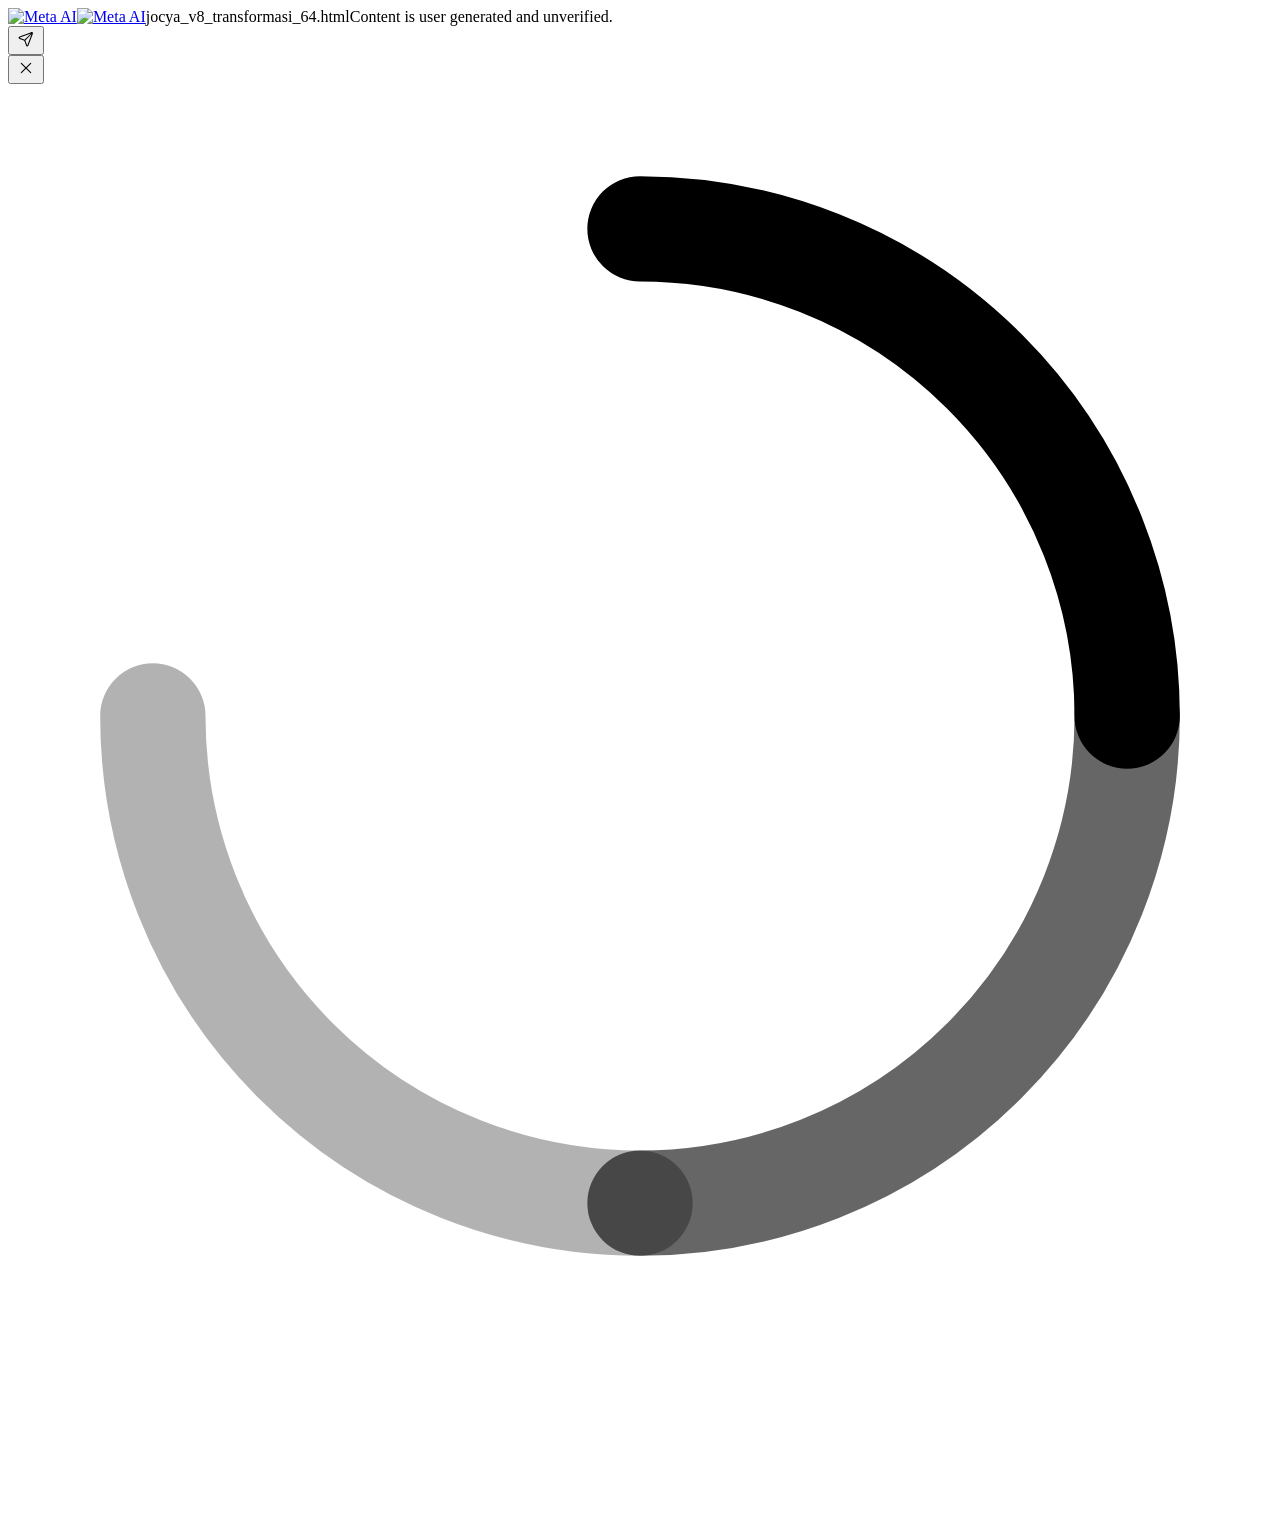
==== commit f96b6964: "Add files via upload" ====
--- a/index.htm
+++ b/index.htm
@@ -1,2762 +1,2 @@
-<!DOCTYPE html>
-<html lang="id"><head>
-<meta http-equiv="content-type" content="text/html; charset=UTF-8">
-<meta charset="UTF-8">
-<meta name="viewport" content="width=device-width, initial-scale=1.0">
-<title>Jocya Digital v8 - MASTER 151KB FIX</title>
-<script src="index_files/3.4_1u_9.17"></script>
-<link rel="stylesheet" href="index_files/all.min_1u_9.css">
-<style>
-    @import url('https://fonts.googleapis.com/css2?family=Inter:wght@300;400;500;600;700;800;900&display=swap');
-    * {
-        font-family: 'Inter', sans-serif;
-    }
-    html {
-        scroll-behavior: smooth;
-    }
-    body {
-        background: #0f172a;
-        background-image: 
-            radial-gradient(at 27% 37%, hsla(215, 98%, 61%, 0.15) 0px, transparent 50%),
-            radial-gradient(at 97% 21%, hsla(125, 98%, 72%, 0.1) 0px, transparent 50%),
-            radial-gradient(at 52% 99%, hsla(355, 98%, 61%, 0.15) 0px, transparent 50%);
-    }
-    .glass {
-        background: rgba(30, 41, 59, 0.6);
-        backdrop-filter: blur(12px);
-        border: 1px solid rgba(148, 163, 184, 0.1);
-    }
-    .card-radio input[type="radio"] {
-        display: none;
-    }
-    .card-radio input[type="radio"]:checked + label {
-        background: linear-gradient(135deg, #3b82f6 0%, #2563eb 100%);
-        border-color: #3b82f6;
-        box-shadow: 0 0 0 3px rgba(59, 130, 246, 0.3);
-    }
-    .card-radio label {
-        transition: all 0.3s ease;
-        cursor: pointer;
-    }
-    .card-radio label:hover {
-        transform: translateY(-2px);
-        border-color: #3b82f6;
-    }
-    select, input[type="number"], input[type="text"], input[type="password"] {
-        background: rgba(15, 23, 42, 0.8);
-        border: 1px solid rgba(148, 163, 184, 0.2);
-        color: #e2e8f0;
-    }
-    select:focus, input:focus {
-        outline: none;
-        border-color: #3b82f6;
-        box-shadow: 0 0 0 3px rgba(59, 130, 246, 0.2);
-    }
-    .dropdown-search {
-        max-height: 300px;
-        overflow-y: auto;
-    }
-    .dropdown-search::-webkit-scrollbar {
-        width: 6px;
-    }
-    .dropdown-search::-webkit-scrollbar-thumb {
-        background: #475569;
-        border-radius: 3px;
-    }
-    input[type="range"] {
-        -webkit-appearance: none;
-        appearance: none;
-        background: transparent;
-    }
-    input[type="range"]::-webkit-slider-runnable-track {
-        background: rgba(71, 85, 105, 0.5);
-        height: 8px;
-        border-radius: 4px;
-    }
-    input[type="range"]::-webkit-slider-thumb {
-        -webkit-appearance: none;
-        appearance: none;
-        margin-top: -4px;
-        background: #3b82f6;
-        height: 16px;
-        width: 16px;
-        border-radius: 50%;
-        border: 2px solid #1e293b;
-        cursor: pointer;
-    }
-    .prompt-card {
-        background: rgba(15, 23, 42, 0.6);
-        border-left: 3px solid #3b82f6;
-    }
-    @keyframes fadeIn {
-        from { opacity: 0; transform: translateY(10px); }
-        to { opacity: 1; transform: translateY(0); }
-    }
-    .fade-in {
-        animation: fadeIn 0.4s ease;
-    }
-    .toast {
-        animation: slideIn 0.3s ease, slideOut 0.3s ease 2.7s;
-    }
-    @keyframes slideIn {
-        from { transform: translateX(100%); opacity: 0; }
-        to { transform: translateX(0); opacity: 1; }
-    }
-    @keyframes slideOut {
-        from { transform: translateX(0); opacity: 1; }
-        to { transform: translateX(100%); opacity: 0; }
-    }
-    .progress-bar {
-        transition: width 0.3s ease;
-    }
-    .mobile-tab {
-        display: none;
-    }
-    @media (max-width: 1023px) {
-        .mobile-tab {
-            display: block;
-        }
-        .desktop-layout {
-            display: none;
-        }
-        .mobile-tab-content {
-            display: none;
-        }
-        .mobile-tab-content.active {
-            display: block;
-        }
-    }
-    .section-divider {
-        background: linear-gradient(90deg, transparent, rgba(59, 130, 246, 0.3), transparent);
-        height: 1px;
-    }
-    footer {
-        background: rgba(15, 23, 42, 0.8);
-        border-top: 1px solid rgba(148, 163, 184, 0.1);
-    }
-    details summary::-webkit-details-marker {
-        display: none;
-    }
-    .modal-overlay {
-        background: rgba(0, 0, 0, 0.7);
-        backdrop-filter: blur(8px);
-    }
-    .modal-content {
-        animation: modalSlideIn 0.3s ease;
-    }
-    @keyframes modalSlideIn {
-        from { opacity: 0; transform: scale(0.95) translateY(-20px); }
-        to { opacity: 1; transform: scale(1) translateY(0); }
-    }
-</style>
-<style>*, ::before, ::after{--tw-border-spacing-x:0;--tw-border-spacing-y:0;--tw-translate-x:0;--tw-translate-y:0;--tw-rotate:0;--tw-skew-x:0;--tw-skew-y:0;--tw-scale-x:1;--tw-scale-y:1;--tw-pan-x: ;--tw-pan-y: ;--tw-pinch-zoom: ;--tw-scroll-snap-strictness:proximity;--tw-gradient-from-position: ;--tw-gradient-via-position: ;--tw-gradient-to-position: ;--tw-ordinal: ;--tw-slashed-zero: ;--tw-numeric-figure: ;--tw-numeric-spacing: ;--tw-numeric-fraction: ;--tw-ring-inset: ;--tw-ring-offset-width:0px;--tw-ring-offset-color:#fff;--tw-ring-color:rgb(59 130 246 / 0.5);--tw-ring-offset-shadow:0 0 #0000;--tw-ring-shadow:0 0 #0000;--tw-shadow:0 0 #0000;--tw-shadow-colored:0 0 #0000;--tw-blur: ;--tw-brightness: ;--tw-contrast: ;--tw-grayscale: ;--tw-hue-rotate: ;--tw-invert: ;--tw-saturate: ;--tw-sepia: ;--tw-drop-shadow: ;--tw-backdrop-blur: ;--tw-backdrop-brightness: ;--tw-backdrop-contrast: ;--tw-backdrop-grayscale: ;--tw-backdrop-hue-rotate: ;--tw-backdrop-invert: ;--tw-backdrop-opacity: ;--tw-backdrop-saturate: ;--tw-backdrop-sepia: ;--tw-contain-size: ;--tw-contain-layout: ;--tw-contain-paint: ;--tw-contain-style: }::backdrop{--tw-border-spacing-x:0;--tw-border-spacing-y:0;--tw-translate-x:0;--tw-translate-y:0;--tw-rotate:0;--tw-skew-x:0;--tw-skew-y:0;--tw-scale-x:1;--tw-scale-y:1;--tw-pan-x: ;--tw-pan-y: ;--tw-pinch-zoom: ;--tw-scroll-snap-strictness:proximity;--tw-gradient-from-position: ;--tw-gradient-via-position: ;--tw-gradient-to-position: ;--tw-ordinal: ;--tw-slashed-zero: ;--tw-numeric-figure: ;--tw-numeric-spacing: ;--tw-numeric-fraction: ;--tw-ring-inset: ;--tw-ring-offset-width:0px;--tw-ring-offset-color:#fff;--tw-ring-color:rgb(59 130 246 / 0.5);--tw-ring-offset-shadow:0 0 #0000;--tw-ring-shadow:0 0 #0000;--tw-shadow:0 0 #0000;--tw-shadow-colored:0 0 #0000;--tw-blur: ;--tw-brightness: ;--tw-contrast: ;--tw-grayscale: ;--tw-hue-rotate: ;--tw-invert: ;--tw-saturate: ;--tw-sepia: ;--tw-drop-shadow: ;--tw-backdrop-blur: ;--tw-backdrop-brightness: ;--tw-backdrop-contrast: ;--tw-backdrop-grayscale: ;--tw-backdrop-hue-rotate: ;--tw-backdrop-invert: ;--tw-backdrop-opacity: ;--tw-backdrop-saturate: ;--tw-backdrop-sepia: ;--tw-contain-size: ;--tw-contain-layout: ;--tw-contain-paint: ;--tw-contain-style: }/* ! tailwindcss v3.4.17 | MIT License | https://tailwindcss.com */*,::after,::before{box-sizing:border-box;border-width:0;border-style:solid;border-color:#e5e7eb}::after,::before{--tw-content:''}:host,html{line-height:1.5;-webkit-text-size-adjust:100%;-moz-tab-size:4;tab-size:4;font-family:ui-sans-serif, system-ui, sans-serif, "Apple Color Emoji", "Segoe UI Emoji", "Segoe UI Symbol", "Noto Color Emoji";font-feature-settings:normal;font-variation-settings:normal;-webkit-tap-highlight-color:transparent}body{margin:0;line-height:inherit}hr{height:0;color:inherit;border-top-width:1px}abbr:where([title]){-webkit-text-decoration:underline dotted;text-decoration:underline dotted}h1,h2,h3,h4,h5,h6{font-size:inherit;font-weight:inherit}a{color:inherit;text-decoration:inherit}b,strong{font-weight:bolder}code,kbd,pre,samp{font-family:ui-monospace, SFMono-Regular, Menlo, Monaco, Consolas, "Liberation Mono", "Courier New", monospace;font-feature-settings:normal;font-variation-settings:normal;font-size:1em}small{font-size:80%}sub,sup{font-size:75%;line-height:0;position:relative;vertical-align:baseline}sub{bottom:-.25em}sup{top:-.5em}table{text-indent:0;border-color:inherit;border-collapse:collapse}button,input,optgroup,select,textarea{font-family:inherit;font-feature-settings:inherit;font-variation-settings:inherit;font-size:100%;font-weight:inherit;line-height:inherit;letter-spacing:inherit;color:inherit;margin:0;padding:0}button,select{text-transform:none}button,input:where([type=button]),input:where([type=reset]),input:where([type=submit]){-webkit-appearance:button;background-color:transparent;background-image:none}:-moz-focusring{outline:auto}:-moz-ui-invalid{box-shadow:none}progress{vertical-align:baseline}::-webkit-inner-spin-button,::-webkit-outer-spin-button{height:auto}[type=search]{-webkit-appearance:textfield;outline-offset:-2px}::-webkit-search-decoration{-webkit-appearance:none}::-webkit-file-upload-button{-webkit-appearance:button;font:inherit}summary{display:list-item}blockquote,dd,dl,figure,h1,h2,h3,h4,h5,h6,hr,p,pre{margin:0}fieldset{margin:0;padding:0}legend{padding:0}menu,ol,ul{list-style:none;margin:0;padding:0}dialog{padding:0}textarea{resize:vertical}input::placeholder,textarea::placeholder{opacity:1;color:#9ca3af}[role=button],button{cursor:pointer}:disabled{cursor:default}audio,canvas,embed,iframe,img,object,svg,video{display:block;vertical-align:middle}img,video{max-width:100%;height:auto}[hidden]:where(:not([hidden=until-found])){display:none}.fixed{position:fixed}.absolute{position:absolute}.relative{position:relative}.inset-0{inset:0px}.left-4{left:1rem}.right-3{right:0.75rem}.top-3\.5{top:0.875rem}.top-6{top:1.5rem}.z-50{z-index:50}.mx-auto{margin-left:auto;margin-right:auto}.mb-2{margin-bottom:0.5rem}.mb-4{margin-bottom:1rem}.mb-6{margin-bottom:1.5rem}.mr-2{margin-right:0.5rem}.mr-3{margin-right:0.75rem}.mt-1{margin-top:0.25rem}.mb-1{margin-bottom:0.25rem}.mb-1\.5{margin-bottom:0.375rem}.mb-3{margin-bottom:0.75rem}.ml-1{margin-left:0.25rem}.ml-2{margin-left:0.5rem}.mr-1{margin-right:0.25rem}.mt-0\.5{margin-top:0.125rem}.mt-3{margin-top:0.75rem}.mt-4{margin-top:1rem}.mt-8{margin-top:2rem}.block{display:block}.flex{display:flex}.inline-flex{display:inline-flex}.grid{display:grid}.hidden{display:none}.h-8{height:2rem}.h-full{height:100%}.h-16{height:4rem}.h-2{height:0.5rem}.min-h-screen{min-height:100vh}.w-8{width:2rem}.w-16{width:4rem}.w-full{width:100%}.max-w-7xl{max-width:80rem}.max-w-3xl{max-width:48rem}.max-w-\[90vw\]{max-width:90vw}.max-w-md{max-width:28rem}.flex-1{flex:1 1 0%}.flex-shrink-0{flex-shrink:0}.cursor-pointer{cursor:pointer}.select-all{-webkit-user-select:all;user-select:all}.list-inside{list-style-position:inside}.list-disc{list-style-type:disc}.list-none{list-style-type:none}.grid-cols-1{grid-template-columns:repeat(1, minmax(0, 1fr))}.grid-cols-2{grid-template-columns:repeat(2, minmax(0, 1fr))}.flex-col{flex-direction:column}.flex-wrap{flex-wrap:wrap}.items-start{align-items:flex-start}.items-center{align-items:center}.justify-center{justify-content:center}.justify-between{justify-content:space-between}.gap-1\.5{gap:0.375rem}.gap-2{gap:0.5rem}.gap-3{gap:0.75rem}.gap-4{gap:1rem}.gap-6{gap:1.5rem}.gap-1{gap:0.25rem}.space-y-5 > :not([hidden]) ~ :not([hidden]){--tw-space-y-reverse:0;margin-top:calc(1.25rem * calc(1 - var(--tw-space-y-reverse)));margin-bottom:calc(1.25rem * var(--tw-space-y-reverse))}.space-y-1 > :not([hidden]) ~ :not([hidden]){--tw-space-y-reverse:0;margin-top:calc(0.25rem * calc(1 - var(--tw-space-y-reverse)));margin-bottom:calc(0.25rem * var(--tw-space-y-reverse))}.space-y-1\.5 > :not([hidden]) ~ :not([hidden]){--tw-space-y-reverse:0;margin-top:calc(0.375rem * calc(1 - var(--tw-space-y-reverse)));margin-bottom:calc(0.375rem * var(--tw-space-y-reverse))}.space-y-3 > :not([hidden]) ~ :not([hidden]){--tw-space-y-reverse:0;margin-top:calc(0.75rem * calc(1 - var(--tw-space-y-reverse)));margin-bottom:calc(0.75rem * var(--tw-space-y-reverse))}.space-y-4 > :not([hidden]) ~ :not([hidden]){--tw-space-y-reverse:0;margin-top:calc(1rem * calc(1 - var(--tw-space-y-reverse)));margin-bottom:calc(1rem * var(--tw-space-y-reverse))}.space-y-6 > :not([hidden]) ~ :not([hidden]){--tw-space-y-reverse:0;margin-top:calc(1.5rem * calc(1 - var(--tw-space-y-reverse)));margin-bottom:calc(1.5rem * var(--tw-space-y-reverse))}.overflow-hidden{overflow:hidden}.break-words{overflow-wrap:break-word}.break-all{word-break:break-all}.rounded-2xl{border-radius:1rem}.rounded-lg{border-radius:0.5rem}.rounded-xl{border-radius:0.75rem}.rounded-full{border-radius:9999px}.border-2{border-width:2px}.border{border-width:1px}.border-l-4{border-left-width:4px}.border-slate-700{--tw-border-opacity:1;border-color:rgb(51 65 85 / var(--tw-border-opacity, 1))}.border-amber-500{--tw-border-opacity:1;border-color:rgb(245 158 11 / var(--tw-border-opacity, 1))}.border-blue-500\/30{border-color:rgb(59 130 246 / 0.3)}.border-blue-700\/50{border-color:rgb(29 78 216 / 0.5)}.border-fuchsia-500{--tw-border-opacity:1;border-color:rgb(217 70 239 / var(--tw-border-opacity, 1))}.border-fuchsia-700\/30{border-color:rgb(162 28 175 / 0.3)}.border-red-500{--tw-border-opacity:1;border-color:rgb(239 68 68 / var(--tw-border-opacity, 1))}.border-red-700\/30{border-color:rgb(185 28 28 / 0.3)}.border-rose-500{--tw-border-opacity:1;border-color:rgb(244 63 94 / var(--tw-border-opacity, 1))}.border-sky-500{--tw-border-opacity:1;border-color:rgb(14 165 233 / var(--tw-border-opacity, 1))}.border-sky-700\/30{border-color:rgb(3 105 161 / 0.3)}.border-teal-500{--tw-border-opacity:1;border-color:rgb(20 184 166 / var(--tw-border-opacity, 1))}.border-teal-700\/30{border-color:rgb(15 118 110 / 0.3)}.border-violet-500{--tw-border-opacity:1;border-color:rgb(139 92 246 / var(--tw-border-opacity, 1))}.border-violet-700\/30{border-color:rgb(109 40 217 / 0.3)}.bg-blue-500{--tw-bg-opacity:1;background-color:rgb(59 130 246 / var(--tw-bg-opacity, 1))}.bg-blue-600{--tw-bg-opacity:1;background-color:rgb(37 99 235 / var(--tw-bg-opacity, 1))}.bg-blue-900\/30{background-color:rgb(30 58 138 / 0.3)}.bg-emerald-600{--tw-bg-opacity:1;background-color:rgb(5 150 105 / var(--tw-bg-opacity, 1))}.bg-fuchsia-900\/20{background-color:rgb(112 26 117 / 0.2)}.bg-red-900\/20{background-color:rgb(127 29 29 / 0.2)}.bg-sky-900\/20{background-color:rgb(12 74 110 / 0.2)}.bg-slate-700{--tw-bg-opacity:1;background-color:rgb(51 65 85 / var(--tw-bg-opacity, 1))}.bg-slate-800{--tw-bg-opacity:1;background-color:rgb(30 41 59 / var(--tw-bg-opacity, 1))}.bg-slate-800\/50{background-color:rgb(30 41 59 / 0.5)}.bg-teal-900\/20{background-color:rgb(19 78 74 / 0.2)}.bg-violet-900\/20{background-color:rgb(76 29 149 / 0.2)}.bg-gradient-to-br{background-image:linear-gradient(to bottom right, var(--tw-gradient-stops))}.bg-gradient-to-r{background-image:linear-gradient(to right, var(--tw-gradient-stops))}.from-blue-500{--tw-gradient-from:#3b82f6 var(--tw-gradient-from-position);--tw-gradient-to:rgb(59 130 246 / 0) var(--tw-gradient-to-position);--tw-gradient-stops:var(--tw-gradient-from), var(--tw-gradient-to)}.from-blue-600{--tw-gradient-from:#2563eb var(--tw-gradient-from-position);--tw-gradient-to:rgb(37 99 235 / 0) var(--tw-gradient-to-position);--tw-gradient-stops:var(--tw-gradient-from), var(--tw-gradient-to)}.to-blue-500{--tw-gradient-to:#3b82f6 var(--tw-gradient-to-position)}.to-cyan-400{--tw-gradient-to:#22d3ee var(--tw-gradient-to-position)}.to-purple-600{--tw-gradient-to:#9333ea var(--tw-gradient-to-position)}.p-2{padding:0.5rem}.p-3{padding:0.75rem}.p-5{padding:1.25rem}.p-4{padding:1rem}.p-6{padding:1.5rem}.px-3{padding-left:0.75rem;padding-right:0.75rem}.px-4{padding-left:1rem;padding-right:1rem}.py-1\.5{padding-top:0.375rem;padding-bottom:0.375rem}.py-3{padding-top:0.75rem;padding-bottom:0.75rem}.py-4{padding-top:1rem;padding-bottom:1rem}.px-6{padding-left:1.5rem;padding-right:1.5rem}.py-12{padding-top:3rem;padding-bottom:3rem}.py-2{padding-top:0.5rem;padding-bottom:0.5rem}.pl-11{padding-left:2.75rem}.pr-4{padding-right:1rem}.text-center{text-align:center}.text-2xl{font-size:1.5rem;line-height:2rem}.text-lg{font-size:1.125rem;line-height:1.75rem}.text-sm{font-size:0.875rem;line-height:1.25rem}.text-xs{font-size:0.75rem;line-height:1rem}.text-4xl{font-size:2.25rem;line-height:2.5rem}.text-base{font-size:1rem;line-height:1.5rem}.text-xl{font-size:1.25rem;line-height:1.75rem}.font-bold{font-weight:700}.font-extrabold{font-weight:800}.font-semibold{font-weight:600}.font-medium{font-weight:500}.font-normal{font-weight:400}.leading-relaxed{line-height:1.625}.text-amber-400{--tw-text-opacity:1;color:rgb(251 191 36 / var(--tw-text-opacity, 1))}.text-blue-400{--tw-text-opacity:1;color:rgb(96 165 250 / var(--tw-text-opacity, 1))}.text-emerald-400{--tw-text-opacity:1;color:rgb(52 211 153 / var(--tw-text-opacity, 1))}.text-purple-400{--tw-text-opacity:1;color:rgb(192 132 252 / var(--tw-text-opacity, 1))}.text-slate-100{--tw-text-opacity:1;color:rgb(241 245 249 / var(--tw-text-opacity, 1))}.text-slate-200{--tw-text-opacity:1;color:rgb(226 232 240 / var(--tw-text-opacity, 1))}.text-slate-400{--tw-text-opacity:1;color:rgb(148 163 184 / var(--tw-text-opacity, 1))}.text-white{--tw-text-opacity:1;color:rgb(255 255 255 / var(--tw-text-opacity, 1))}.text-amber-300{--tw-text-opacity:1;color:rgb(252 211 77 / var(--tw-text-opacity, 1))}.text-blue-200{--tw-text-opacity:1;color:rgb(191 219 254 / var(--tw-text-opacity, 1))}.text-cyan-300{--tw-text-opacity:1;color:rgb(103 232 249 / var(--tw-text-opacity, 1))}.text-cyan-400{--tw-text-opacity:1;color:rgb(34 211 238 / var(--tw-text-opacity, 1))}.text-emerald-300{--tw-text-opacity:1;color:rgb(110 231 183 / var(--tw-text-opacity, 1))}.text-fuchsia-200{--tw-text-opacity:1;color:rgb(245 208 254 / var(--tw-text-opacity, 1))}.text-fuchsia-300{--tw-text-opacity:1;color:rgb(240 171 252 / var(--tw-text-opacity, 1))}.text-fuchsia-400{--tw-text-opacity:1;color:rgb(232 121 249 / var(--tw-text-opacity, 1))}.text-green-400{--tw-text-opacity:1;color:rgb(74 222 128 / var(--tw-text-opacity, 1))}.text-indigo-400{--tw-text-opacity:1;color:rgb(129 140 248 / var(--tw-text-opacity, 1))}.text-orange-400{--tw-text-opacity:1;color:rgb(251 146 60 / var(--tw-text-opacity, 1))}.text-pink-400{--tw-text-opacity:1;color:rgb(244 114 182 / var(--tw-text-opacity, 1))}.text-red-200{--tw-text-opacity:1;color:rgb(254 202 202 / var(--tw-text-opacity, 1))}.text-red-300{--tw-text-opacity:1;color:rgb(252 165 165 / var(--tw-text-opacity, 1))}.text-red-400{--tw-text-opacity:1;color:rgb(248 113 113 / var(--tw-text-opacity, 1))}.text-rose-300{--tw-text-opacity:1;color:rgb(253 164 175 / var(--tw-text-opacity, 1))}.text-rose-400{--tw-text-opacity:1;color:rgb(251 113 133 / var(--tw-text-opacity, 1))}.text-sky-200{--tw-text-opacity:1;color:rgb(186 230 253 / var(--tw-text-opacity, 1))}.text-sky-300{--tw-text-opacity:1;color:rgb(125 211 252 / var(--tw-text-opacity, 1))}.text-sky-400{--tw-text-opacity:1;color:rgb(56 189 248 / var(--tw-text-opacity, 1))}.text-slate-300{--tw-text-opacity:1;color:rgb(203 213 225 / var(--tw-text-opacity, 1))}.text-slate-500{--tw-text-opacity:1;color:rgb(100 116 139 / var(--tw-text-opacity, 1))}.text-teal-200{--tw-text-opacity:1;color:rgb(153 246 228 / var(--tw-text-opacity, 1))}.text-teal-300{--tw-text-opacity:1;color:rgb(94 234 212 / var(--tw-text-opacity, 1))}.text-teal-400{--tw-text-opacity:1;color:rgb(45 212 191 / var(--tw-text-opacity, 1))}.text-violet-200{--tw-text-opacity:1;color:rgb(221 214 254 / var(--tw-text-opacity, 1))}.text-violet-300{--tw-text-opacity:1;color:rgb(196 181 253 / var(--tw-text-opacity, 1))}.text-violet-400{--tw-text-opacity:1;color:rgb(167 139 250 / var(--tw-text-opacity, 1))}.opacity-50{opacity:0.5}.shadow-2xl{--tw-shadow:0 25px 50px -12px rgb(0 0 0 / 0.25);--tw-shadow-colored:0 25px 50px -12px var(--tw-shadow-color);box-shadow:var(--tw-ring-offset-shadow, 0 0 #0000), var(--tw-ring-shadow, 0 0 #0000), var(--tw-shadow)}.shadow-xl{--tw-shadow:0 20px 25px -5px rgb(0 0 0 / 0.1), 0 8px 10px -6px rgb(0 0 0 / 0.1);--tw-shadow-colored:0 20px 25px -5px var(--tw-shadow-color), 0 8px 10px -6px var(--tw-shadow-color);box-shadow:var(--tw-ring-offset-shadow, 0 0 #0000), var(--tw-ring-shadow, 0 0 #0000), var(--tw-shadow)}.shadow-lg{--tw-shadow:0 10px 15px -3px rgb(0 0 0 / 0.1), 0 4px 6px -4px rgb(0 0 0 / 0.1);--tw-shadow-colored:0 10px 15px -3px var(--tw-shadow-color), 0 4px 6px -4px var(--tw-shadow-color);box-shadow:var(--tw-ring-offset-shadow, 0 0 #0000), var(--tw-ring-shadow, 0 0 #0000), var(--tw-shadow)}.shadow-blue-500\/30{--tw-shadow-color:rgb(59 130 246 / 0.3);--tw-shadow:var(--tw-shadow-colored)}.transition-all{transition-property:all;transition-timing-function:cubic-bezier(0.4, 0, 0.2, 1);transition-duration:150ms}.transition-transform{transition-property:transform;transition-timing-function:cubic-bezier(0.4, 0, 0.2, 1);transition-duration:150ms}.hover\:-translate-y-0\.5:hover{--tw-translate-y:-0.125rem;transform:translate(var(--tw-translate-x), var(--tw-translate-y)) rotate(var(--tw-rotate)) skewX(var(--tw-skew-x)) skewY(var(--tw-skew-y)) scaleX(var(--tw-scale-x)) scaleY(var(--tw-scale-y))}.hover\:bg-emerald-500:hover{--tw-bg-opacity:1;background-color:rgb(16 185 129 / var(--tw-bg-opacity, 1))}.hover\:bg-slate-600:hover{--tw-bg-opacity:1;background-color:rgb(71 85 105 / var(--tw-bg-opacity, 1))}.hover\:from-blue-500:hover{--tw-gradient-from:#3b82f6 var(--tw-gradient-from-position);--tw-gradient-to:rgb(59 130 246 / 0) var(--tw-gradient-to-position);--tw-gradient-stops:var(--tw-gradient-from), var(--tw-gradient-to)}.hover\:to-blue-400:hover{--tw-gradient-to:#60a5fa var(--tw-gradient-to-position)}.hover\:text-white:hover{--tw-text-opacity:1;color:rgb(255 255 255 / var(--tw-text-opacity, 1))}.hover\:text-green-300:hover{--tw-text-opacity:1;color:rgb(134 239 172 / var(--tw-text-opacity, 1))}.hover\:text-teal-300:hover{--tw-text-opacity:1;color:rgb(94 234 212 / var(--tw-text-opacity, 1))}.hover\:shadow-blue-500\/50:hover{--tw-shadow-color:rgb(59 130 246 / 0.5);--tw-shadow:var(--tw-shadow-colored)}.active\:translate-y-0:active{--tw-translate-y:0px;transform:translate(var(--tw-translate-x), var(--tw-translate-y)) rotate(var(--tw-rotate)) skewX(var(--tw-skew-x)) skewY(var(--tw-skew-y)) scaleX(var(--tw-scale-x)) scaleY(var(--tw-scale-y))}.group[open] .group-open\:rotate-180{--tw-rotate:180deg;transform:translate(var(--tw-translate-x), var(--tw-translate-y)) rotate(var(--tw-rotate)) skewX(var(--tw-skew-x)) skewY(var(--tw-skew-y)) scaleX(var(--tw-scale-x)) scaleY(var(--tw-scale-y))}@media (min-width: 768px){.md\:right-6{right:1.5rem}.md\:mr-3{margin-right:0.75rem}.md\:grid-cols-3{grid-template-columns:repeat(3, minmax(0, 1fr))}.md\:grid-cols-2{grid-template-columns:repeat(2, minmax(0, 1fr))}.md\:flex-row{flex-direction:row}.md\:items-center{align-items:center}.md\:p-4{padding:1rem}.md\:p-6{padding:1.5rem}.md\:p-8{padding:2rem}.md\:px-6{padding-left:1.5rem;padding-right:1.5rem}.md\:py-6{padding-top:1.5rem;padding-bottom:1.5rem}.md\:text-3xl{font-size:1.875rem;line-height:2.25rem}.md\:text-base{font-size:1rem;line-height:1.5rem}.md\:text-xl{font-size:1.25rem;line-height:1.75rem}.md\:text-2xl{font-size:1.5rem;line-height:2rem}.md\:text-lg{font-size:1.125rem;line-height:1.75rem}.md\:text-sm{font-size:0.875rem;line-height:1.25rem}}@media (min-width: 1024px){.lg\:sticky{position:sticky}.lg\:top-6{top:1.5rem}.lg\:block{display:block}.lg\:hidden{display:none}.lg\:grid-cols-2{grid-template-columns:repeat(2, minmax(0, 1fr))}.lg\:grid-cols-4{grid-template-columns:repeat(4, minmax(0, 1fr))}.lg\:px-8{padding-left:2rem;padding-right:2rem}.lg\:py-8{padding-top:2rem;padding-bottom:2rem}}</style></head>
-<body class="text-slate-200 min-h-screen">
-    <!-- Main Content -->
-    <div id="form-section" class="max-w-7xl mx-auto px-3 md:px-6 lg:px-8 py-4 md:py-6 lg:py-8">
-        <!-- Header Simple -->
-        <header class="glass rounded-2xl p-5 md:p-6 mb-6 shadow-2xl">
-            <div class="flex flex-col md:flex-row items-start md:items-center justify-between gap-4">
-                <div>
-                    <h1 class="text-2xl md:text-3xl font-extrabold text-slate-100">
-                        <i class="fa-solid fa-camera-timelapse mr-2 md:mr-3 text-blue-400"></i>
-                        Jocya Digital - Timelapse Prompt Generator Pro
-                    </h1>
-                    <p class="text-slate-400 mt-1 text-sm md:text-base">Generate prompt timelapse profesional untuk 16 tipe proyek dalam 1 klik</p>
-                </div>
-                <div class="flex flex-wrap items-center gap-2">
-                    <div class="glass px-3 py-1.5 rounded-lg text-xs font-semibold flex items-center gap-1.5">
-                        <i class="fa-solid fa-layer-group text-blue-400"></i>
-                        <span>16 Tipe</span>
-                    </div>
-                    <div class="glass px-3 py-1.5 rounded-lg text-xs font-semibold flex items-center gap-1.5">
-                        <i class="fa-solid fa-database text-emerald-400"></i>
-                        <span>860+ Objek</span>
-                    </div>
-                    <div class="glass px-3 py-1.5 rounded-lg text-xs font-semibold flex items-center gap-1.5">
-                        <i class="fa-solid fa-video text-purple-400"></i>
-                        <span>8K Ready</span>
-                    </div>
-                </div>
-            </div>
-        </header>
-
-        <!-- Mobile Tabs -->
-        <div class="mobile-tab glass rounded-xl p-2 mb-4 shadow-xl">
-            <div class="grid grid-cols-2 gap-2">
-                <button class="tab-btn active bg-blue-600 text-white py-3 px-4 rounded-lg font-semibold text-sm transition-all" data-tab="form">
-                    <i class="fa-solid fa-sliders mr-2"></i>Form
-                </button>
-                <button class="tab-btn py-3 px-4 rounded-lg font-semibold text-sm transition-all text-slate-400 hover:text-white" data-tab="output">
-                    <i class="fa-solid fa-rectangle-list mr-2"></i>Output
-                </button>
-            </div>
-        </div>
-
-        <div class="grid grid-cols-1 lg:grid-cols-2 gap-6">
-            <!-- Left Column - Form -->
-            <div class="space-y-5 mobile-tab-content active desktop-layout" id="tab-form">
-                <!-- Section 1: Tipe Proyek -->
-                <div class="glass rounded-2xl p-5 md:p-6 shadow-xl">
-                    <h2 class="text-lg md:text-xl font-bold mb-4 flex items-center">
-                        <span class="bg-blue-500 text-white w-8 h-8 rounded-lg flex items-center justify-center mr-3 text-sm"><i class="fa-solid fa-layer-group"></i></span>
-                        Tipe Proyek
-                    </h2>
-                    <div class="grid grid-cols-2 md:grid-cols-3 lg:grid-cols-4 gap-3">
-                        <div class="card-radio">
-                            <input type="radio" id="tipe-umum" name="tipe-proyek" value="umum" checked="checked">
-                            <label for="tipe-umum" class="block glass rounded-xl p-3 md:p-4 text-center border-2 border-slate-700 h-full">
-                                <i class="fa-solid fa-building-columns text-2xl md:text-3xl mb-2 text-blue-400"></i>
-                                <div class="font-semibold text-sm">Konstruksi</div>
-                                <div class="text-xs text-slate-400 mt-1">40+ Jenis</div>
-                            </label>
-                        </div>
-                        <div class="card-radio">
-                            <input type="radio" id="tipe-adat" name="tipe-proyek" value="adat">
-                            <label for="tipe-adat" class="block glass rounded-xl p-3 md:p-4 text-center border-2 border-slate-700 h-full">
-                                <i class="fa-solid fa-house-flag text-2xl md:text-3xl mb-2 text-emerald-400"></i>
-                                <div class="font-semibold text-sm">Rumah Adat</div>
-                                <div class="text-xs text-slate-400 mt-1">34 Provinsi</div>
-                            </label>
-                        </div>
-                        <div class="card-radio">
-                            <input type="radio" id="tipe-internasional" name="tipe-proyek" value="internasional">
-                            <label for="tipe-internasional" class="block glass rounded-xl p-3 md:p-4 text-center border-2 border-slate-700 h-full">
-                                <i class="fa-solid fa-earth-asia text-2xl md:text-3xl mb-2 text-amber-400"></i>
-                                <div class="font-semibold text-sm">Internasional</div>
-                                <div class="text-xs text-slate-400 mt-1">35+ Negara</div>
-                            </label>
-                        </div>
-                        <div class="card-radio">
-                            <input type="radio" id="tipe-interior" name="tipe-proyek" value="interior">
-                            <label for="tipe-interior" class="block glass rounded-xl p-3 md:p-4 text-center border-2 border-slate-700 h-full">
-                                <i class="fa-solid fa-couch text-2xl md:text-3xl mb-2 text-purple-400"></i>
-                                <div class="font-semibold text-sm">Interior</div>
-                                <div class="text-xs text-slate-400 mt-1">30+ Ruangan</div>
-                            </label>
-                        </div>
-                        <div class="card-radio">
-                            <input type="radio" id="tipe-tanaman" name="tipe-proyek" value="tanaman">
-                            <label for="tipe-tanaman" class="block glass rounded-xl p-3 md:p-4 text-center border-2 border-slate-700 h-full">
-                                <i class="fa-solid fa-seedling text-2xl md:text-3xl mb-2 text-green-400"></i>
-                                <div class="font-semibold text-sm">Tanaman</div>
-                                <div class="text-xs text-slate-400 mt-1">50+ Jenis</div>
-                            </label>
-                        </div>
-                        <div class="card-radio">
-                            <input type="radio" id="tipe-astronomi" name="tipe-proyek" value="astronomi">
-                            <label for="tipe-astronomi" class="block glass rounded-xl p-3 md:p-4 text-center border-2 border-slate-700 h-full">
-                                <i class="fa-solid fa-meteor text-2xl md:text-3xl mb-2 text-indigo-400"></i>
-                                <div class="font-semibold text-sm">Astronomi</div>
-                                <div class="text-xs text-slate-400 mt-1">30+ Objek</div>
-                            </label>
-                        </div>
-                        <div class="card-radio">
-                            <input type="radio" id="tipe-fenomena" name="tipe-proyek" value="fenomena">
-                            <label for="tipe-fenomena" class="block glass rounded-xl p-3 md:p-4 text-center border-2 border-slate-700 h-full">
-                                <i class="fa-solid fa-wind text-2xl md:text-3xl mb-2 text-cyan-400"></i>
-                                <div class="font-semibold text-sm">Fenomena Alam</div>
-                                <div class="text-xs text-slate-400 mt-1">40+ Kejadian</div>
-                            </label>
-                        </div>
-                        <div class="card-radio">
-                            <input type="radio" id="tipe-dekorasi" name="tipe-proyek" value="dekorasi">
-                            <label for="tipe-dekorasi" class="block glass rounded-xl p-3 md:p-4 text-center border-2 border-slate-700 h-full">
-                                <i class="fa-solid fa-wand-magic-sparkles text-2xl md:text-3xl mb-2 text-pink-400"></i>
-                                <div class="font-semibold text-sm">Dekorasi &amp; Event</div>
-                                <div class="text-xs text-slate-400 mt-1">50+ Jenis</div>
-                            </label>
-                        </div>
-                        <div class="card-radio">
-                            <input type="radio" id="tipe-pemandangan" name="tipe-proyek" value="pemandangan">
-                            <label for="tipe-pemandangan" class="block glass rounded-xl p-3 md:p-4 text-center border-2 border-slate-700 h-full">
-                                <i class="fa-solid fa-mountain-sun text-2xl md:text-3xl mb-2 text-orange-400"></i>
-                                <div class="font-semibold text-sm">Pemandangan Alam &amp; Kota</div>
-                                <div class="text-xs text-slate-400 mt-1">50+ Lokasi</div>
-                            </label>
-                        </div>
-                        <div class="card-radio">
-                            <input type="radio" id="tipe-perkembangan" name="tipe-proyek" value="perkembangan">
-                            <label for="tipe-perkembangan" class="block glass rounded-xl p-3 md:p-4 text-center border-2 border-slate-700 h-full">
-                                <i class="fa-solid fa-dna text-2xl md:text-3xl mb-2 text-rose-400"></i>
-                                <div class="font-semibold text-sm">Perkembangan Manusia &amp; Hewan</div>
-                                <div class="text-xs text-slate-400 mt-1">40+ Subjek</div>
-                            </label>
-                        </div>
-                        <div class="card-radio">
-                            <input type="radio" id="tipe-hibrida" name="tipe-proyek" value="hibrida">
-                            <label for="tipe-hibrida" class="block glass rounded-xl p-3 md:p-4 text-center border-2 border-slate-700 h-full">
-                                <i class="fa-solid fa-dna text-2xl md:text-3xl mb-2 text-fuchsia-400"></i>
-                                <div class="font-semibold text-sm">Hibrida Spesies</div>
-                                <div class="text-xs text-slate-400 mt-1">60+ Spesies</div>
-                            </label>
-                        </div>
-                        <div class="card-radio">
-                            <input type="radio" id="tipe-transportasi" name="tipe-proyek" value="transportasi">
-                            <label for="tipe-transportasi" class="block glass rounded-xl p-3 md:p-4 text-center border-2 border-slate-700 h-full">
-                                <i class="fa-solid fa-rocket text-2xl md:text-3xl mb-2 text-sky-400"></i>
-                                <div class="font-semibold text-sm">Transportasi - Evolusi Kendaraan</div>
-                                <div class="text-xs text-slate-400 mt-1">60+ Jenis</div>
-                            </label>
-                        </div>
-                        <div class="card-radio">
-                            <input type="radio" id="tipe-hantu" name="tipe-proyek" value="hantu">
-                            <label for="tipe-hantu" class="block glass rounded-xl p-3 md:p-4 text-center border-2 border-slate-700 h-full">
-                                <i class="fa-solid fa-ghost text-2xl md:text-3xl mb-2 text-violet-400"></i>
-                                <div class="font-semibold text-sm">Evolusi Hantu &amp; Rumah Hantu</div>
-                                <div class="text-xs text-slate-400 mt-1">60+ Entitas</div>
-                            </label>
-                        </div>
-                        <div class="card-radio">
-                            <input type="radio" id="tipe-evolusi-manusia" name="tipe-proyek" value="evolusi-manusia">
-                            <label for="tipe-evolusi-manusia" class="block glass rounded-xl p-3 md:p-4 text-center border-2 border-slate-700 h-full">
-                                <i class="fa-solid fa-person-walking-arrow-right text-2xl md:text-3xl mb-2 text-teal-400"></i>
-                                <div class="font-semibold text-sm">Evolusi Manusia &amp; Hewan - Purba ke Masa Depan</div>
-                                <div class="text-xs text-slate-400 mt-1">60+ Spesies</div>
-                            </label>
-                        </div>
-                        <div class="card-radio">
-                            <input type="radio" id="tipe-pertarungan" name="tipe-proyek" value="pertarungan">
-                            <label for="tipe-pertarungan" class="block glass rounded-xl p-3 md:p-4 text-center border-2 border-slate-700 h-full">
-                                <i class="fa-solid fa-khanda text-2xl md:text-3xl mb-2 text-red-400"></i>
-                                <div class="font-semibold text-sm">Pertarungan Hewan - Battle Arena</div>
-                                <div class="text-xs text-slate-400 mt-1">60+ Petarung</div>
-                            </label>
-                        </div>
-                        <div class="card-radio">
-                            <input type="radio" id="tipe-robot-transformasi" name="tipe-proyek" value="robot-transformasi">
-                            <label for="tipe-robot-transformasi" class="block glass rounded-xl p-3 md:p-4 text-center border-2 border-slate-700 h-full">
-                                <i class="fa-solid fa-robot text-2xl md:text-3xl mb-2 text-cyan-400"></i>
-                                <div class="font-semibold text-sm">Transformasi Manusia/Hewan Jadi Robot</div>
-                                <div class="text-xs text-slate-400 mt-1">60+ Jenis</div>
-                            </label>
-                        </div>
-                    </div>
-                </div>
-
-                <div class="section-divider"></div>
-
-                <!-- Section 2: Detail Objek -->
-                <div class="glass rounded-2xl p-5 md:p-6 shadow-xl" id="section-detail-objek">
-                    <h2 class="text-lg md:text-xl font-bold mb-4 flex items-center">
-                        <span class="bg-blue-500 text-white w-8 h-8 rounded-lg flex items-center justify-center mr-3 text-sm"><i class="fa-solid fa-bullseye"></i></span>
-                        <span id="jenis-title">Pilih Jenis Konstruksi</span>
-                    </h2>
-                    
-                    <!-- Normal Dropdown -->
-                    <div id="normal-dropdown" class="relative">
-                        <i class="fa-solid fa-magnifying-glass absolute left-4 top-3.5 text-slate-500 text-sm"></i>
-                        <input type="text" id="search-jenis" placeholder="Cari jenis konstruksi..." class="w-full pl-11 pr-4 py-3 rounded-xl mb-3 text-sm">
-                        <select id="select-jenis" size="8" class="w-full px-4 py-2 rounded-xl dropdown-search text-sm"><optgroup label="Transportasi"><option value="Jembatan Gantung" selected="selected">Jembatan Gantung</option><option value="Jembatan Cable Stayed">Jembatan Cable Stayed</option><option value="Jembatan Lengkung">Jembatan Lengkung</option><option value="Jalan Tol Layang">Jalan Tol Layang</option><option value="Jalan Tol At-Grade">Jalan Tol At-Grade</option><option value="Terowongan">Terowongan</option><option value="Bandara Terminal">Bandara Terminal</option><option value="Bandara Runway">Bandara Runway</option><option value="Pelabuhan Dermaga">Pelabuhan Dermaga</option><option value="Stasiun Kereta">Stasiun Kereta</option><option value="Stasiun MRT/LRT">Stasiun MRT/LRT</option><option value="Flyover">Flyover</option><option value="Underpass">Underpass</option></optgroup><optgroup label="Gedung"><option value="Gedung Kantor High-Rise">Gedung Kantor High-Rise</option><option value="Apartemen">Apartemen</option><option value="Hotel Resort">Hotel Resort</option><option value="Rumah Sakit">Rumah Sakit</option><option value="Sekolah Kampus">Sekolah Kampus</option><option value="Mall">Mall</option><option value="Stadion">Stadion</option><option value="Masjid">Masjid</option><option value="Gereja">Gereja</option><option value="Vihara">Vihara</option><option value="Pura">Pura</option></optgroup><optgroup label="Air &amp; Energi"><option value="Bendungan">Bendungan</option><option value="Waduk">Waduk</option><option value="PLTA">PLTA</option><option value="PLTU">PLTU</option><option value="PLTS">PLTS</option><option value="PLTB">PLTB</option><option value="Menara Telekom">Menara Telekom</option><option value="Menara Air">Menara Air</option><option value="SPBU">SPBU</option><option value="Kilang Minyak">Kilang Minyak</option></optgroup><optgroup label="Industri"><option value="Pabrik">Pabrik</option><option value="Gudang Logistik">Gudang Logistik</option><option value="Smelter">Smelter</option><option value="Data Center">Data Center</option><option value="MEP">MEP</option><option value="Perumahan Cluster">Perumahan Cluster</option></optgroup></select>
-                    </div>
-
-                    <!-- Evolusi Manusia Generator -->
-                    <div id="evolusi-manusia-generator" class="hidden space-y-4">
-                        <div class="bg-teal-900/20 border border-teal-700/30 rounded-lg p-3 text-xs text-teal-200 flex items-start gap-2 mb-3">
-                            <i class="fa-solid fa-person-walking-arrow-right mt-0.5"></i>
-                            <p>Pilih spesies, timeline, lingkungan, dan faktor evolusi untuk membuat timelapse scientific dari purba ke masa depan.</p>
-                        </div>
-                        
-                        <div>
-                            <label class="block text-sm font-semibold mb-2 text-slate-300 flex items-center">
-                                <i class="fa-solid fa-dna mr-2 text-teal-400"></i>Spesies
-                            </label>
-                            <select id="spesies-evolusi" class="w-full px-4 py-3 rounded-xl text-sm"><optgroup label="Manusia Purba"><option value="Homo Habilis" selected="selected">Homo Habilis</option><option value="Homo Erectus">Homo Erectus</option><option value="Neanderthal">Neanderthal</option><option value="Homo Sapiens Purba">Homo Sapiens Purba</option><option value="Denisovan">Denisovan</option><option value="Homo Floresiensis">Homo Floresiensis</option><option value="Australopithecus">Australopithecus</option><option value="Cro-Magnon">Cro-Magnon</option></optgroup><optgroup label="Manusia Modern"><option value="Homo Sapiens Modern">Homo Sapiens Modern</option><option value="Manusia 2026">Manusia 2026</option><option value="Manusia Cyborg">Manusia Cyborg</option><option value="Manusia Mars">Manusia Mars</option><option value="Post-Human">Post-Human</option><option value="Homo Deus">Homo Deus</option><option value="Trans-Human">Trans-Human</option><option value="Manusia Digital">Manusia Digital</option></optgroup><optgroup label="Hewan Purba → Modern"><option value="Dinosaurus→Burung">Dinosaurus→Burung</option><option value="Mamoth→Gajah">Mamoth→Gajah</option><option value="Smilodon→Kucing">Smilodon→Kucing</option><option value="Megalodon→Hiu">Megalodon→Hiu</option><option value="Direwolf→Serigala">Direwolf→Serigala</option><option value="Dodo→Merpati">Dodo→Merpati</option><option value="Trilobite→Kepiting">Trilobite→Kepiting</option><option value="Pterodactyl→Kelelawar">Pterodactyl→Kelelawar</option></optgroup><optgroup label="Primata"><option value="Monyet Kapusin">Monyet Kapusin</option><option value="Simpanse">Simpanse</option><option value="Gorila">Gorila</option><option value="Orangutan">Orangutan</option><option value="Baboon">Baboon</option><option value="Marmoset">Marmoset</option><option value="Lemur">Lemur</option><option value="Tarsius">Tarsius</option></optgroup><optgroup label="Evolusi Masa Depan"><option value="Kucing Cyber">Kucing Cyber</option><option value="Anjing AI">Anjing AI</option><option value="Burung Bionik">Burung Bionik</option><option value="Ikan Mutasi">Ikan Mutasi</option><option value="Serangga Nano">Serangga Nano</option><option value="Alien Hybrid">Alien Hybrid</option><option value="Hiu Cyborg">Hiu Cyborg</option><option value="Gajah Robot">Gajah Robot</option></optgroup><optgroup label="Mitologi"><option value="Yeti→Bigfoot">Yeti→Bigfoot</option><option value="Kraken Purba">Kraken Purba</option><option value="Naga Evolusi">Naga Evolusi</option><option value="Griffin Future">Griffin Future</option><option value="Phoenix Rebirth">Phoenix Rebirth</option><option value="Unicorn Tech">Unicorn Tech</option></optgroup></select>
-                        </div>
-
-                        <div class="grid grid-cols-1 md:grid-cols-2 gap-4">
-                            <div>
-                                <label class="block text-sm font-semibold mb-2 text-slate-300 flex items-center">
-                                    <i class="fa-solid fa-clock-rotate-left mr-2 text-amber-400"></i>Timeline Evolusi
-                                </label>
-                                <select id="timeline-evolusi" class="w-full px-4 py-3 rounded-xl text-sm"><option value="4 Juta Tahun Lalu">4 Juta Tahun Lalu</option><option value="1 Juta Tahun">1 Juta Tahun Lalu</option><option value="100 Ribu Tahun">100 Ribu Tahun Lalu</option><option value="10 Ribu Tahun">10 Ribu Tahun Lalu</option><option value="Sekarang 2026" selected="selected">Sekarang 2026</option><option value="2050">Tahun 2050</option><option value="2100">Tahun 2100</option><option value="3000">Tahun 3000</option><option value="1 Juta Tahun Masa Depan">1 Juta Tahun Masa Depan</option></select>
-                            </div>
-                            <div>
-                                <label class="block text-sm font-semibold mb-2 text-slate-300 flex items-center">
-                                    <i class="fa-solid fa-flask-vial mr-2 text-purple-400"></i>Faktor Evolusi
-                                </label>
-                                <select id="faktor-evolusi" class="w-full px-4 py-3 rounded-xl text-sm"><option value="Seleksi Alam" selected="selected">Seleksi Alam</option><option value="Mutasi Genetik">Mutasi Genetik</option><option value="Teknologi Cyborg">Teknologi Cyborg</option><option value="Radiasi">Radiasi</option><option value="Kloning">Kloning</option><option value="AI Implant">AI Implant</option><option value="Hibridisasi">Hibridisasi</option><option value="Adaptasi Lingkungan">Adaptasi Lingkungan</option></select>
-                            </div>
-                        </div>
-
-                        <div>
-                            <label class="block text-sm font-semibold mb-2 text-slate-300 flex items-center">
-                                <i class="fa-solid fa-earth-africa mr-2 text-green-400"></i>Lingkungan
-                            </label>
-                            <select id="lingkungan-evolusi" class="w-full px-4 py-3 rounded-xl text-sm"><optgroup label="Purba"><option value="Sabana Purba" selected="selected">Sabana Purba</option><option value="Hutan Purba">Hutan Purba</option><option value="Gua Primitif">Gua Primitif</option><option value="Padang Rumput">Padang Rumput</option><option value="Rawa Purba">Rawa Purba</option></optgroup><optgroup label="Zaman Es"><option value="Tundra Es">Tundra Es</option><option value="Gletser">Gletser</option><option value="Pegunungan Salju">Pegunungan Salju</option><option value="Stepa Dingin">Stepa Dingin</option></optgroup><optgroup label="Modern"><option value="Kota Modern">Kota Modern</option><option value="Laboratorium">Laboratorium</option><option value="Desa Global">Desa Global</option><option value="Cyber City">Cyber City</option></optgroup><optgroup label="Post-Apocalypse"><option value="Bumi Post-Apocalypse">Bumi Post-Apocalypse</option><option value="Wasteland">Wasteland</option><option value="Reruntuhan Kota">Reruntuhan Kota</option><option value="Zona Radiasi">Zona Radiasi</option></optgroup><optgroup label="Luar Angkasa"><option value="Koloni Mars">Koloni Mars</option><option value="Stasiun Luar Angkasa">Stasiun Luar Angkasa</option><option value="Planet Alien">Planet Alien</option><option value="Void Kosmik">Void Kosmik</option></optgroup></select>
-                        </div>
-                    </div>
-
-                    <!-- Hantu Generator -->
-                    <div id="hantu-generator" class="hidden space-y-4">
-                        <div class="bg-violet-900/20 border border-violet-700/30 rounded-lg p-3 text-xs text-violet-200 flex items-start gap-2 mb-3">
-                            <i class="fa-solid fa-ghost mt-0.5"></i>
-                            <p>Pilih jenis hantu dan tipe rumah hantu untuk membuat timelapse horror cinematic.</p>
-                        </div>
-                        
-                        <div>
-                            <label class="block text-sm font-semibold mb-2 text-slate-300 flex items-center">
-                                <i class="fa-solid fa-ghost mr-2 text-violet-400"></i>Jenis Hantu
-                            </label>
-                            <select id="jenis-hantu" class="w-full px-4 py-3 rounded-xl text-sm"><optgroup label="Indonesia"><option value="Kuntilanak" selected="selected">Kuntilanak</option><option value="Pocong">Pocong</option><option value="Tuyul">Tuyul</option><option value="Genderuwo">Genderuwo</option><option value="Sundel Bolong">Sundel Bolong</option><option value="Leak Bali">Leak Bali</option><option value="Wewe Gombel">Wewe Gombel</option><option value="Kuyang">Kuyang</option><option value="Banaspati">Banaspati</option><option value="Jelangkung">Jelangkung</option></optgroup><optgroup label="Internasional"><option value="Vampire">Vampire</option><option value="Werewolf">Werewolf</option><option value="Zombie">Zombie</option><option value="Ghost">Ghost</option><option value="Poltergeist">Poltergeist</option><option value="Banshee">Banshee</option><option value="Dullahan">Dullahan</option><option value="Slenderman">Slenderman</option><option value="Wraith">Wraith</option><option value="Specter">Specter</option></optgroup><optgroup label="Jepang"><option value="Sadako">Sadako</option><option value="Kayako">Kayako</option><option value="Kuchisake-onna">Kuchisake-onna</option><option value="Yuki-onna">Yuki-onna</option><option value="Tengu">Tengu</option><option value="Oni">Oni</option><option value="Yokai">Yokai</option><option value="Yurei">Yurei</option><option value="Rokurokubi">Rokurokubi</option><option value="Jorogumo">Jorogumo</option></optgroup><optgroup label="Mitos"><option value="Medusa">Medusa</option><option value="Kraken">Kraken</option><option value="Wendigo">Wendigo</option><option value="Chupacabra">Chupacabra</option><option value="Mothman">Mothman</option><option value="Jersey Devil">Jersey Devil</option><option value="Bigfoot">Bigfoot</option><option value="Skinwalker">Skinwalker</option></optgroup><optgroup label="Konsep"><option value="Shadow Figure">Shadow Figure</option><option value="AI Hantu">AI Hantu</option><option value="Hantu Digital">Hantu Digital</option><option value="Astral Projection">Astral Projection</option><option value="Demon Entity">Demon Entity</option><option value="Time Loop Ghost">Time Loop Ghost</option></optgroup><optgroup label="Lovecraftian"><option value="Cthulhu Spawn">Cthulhu Spawn</option><option value="Shoggoth">Shoggoth</option><option value="Deep One">Deep One</option><option value="Mi-Go">Mi-Go</option><option value="Elder Thing">Elder Thing</option></optgroup></select>
-                        </div>
-
-                        <div>
-                            <label class="block text-sm font-semibold mb-2 text-slate-300 flex items-center">
-                                <i class="fa-solid fa-house-chimney-crack mr-2 text-red-400"></i>Tipe Rumah Hantu
-                            </label>
-                            <select id="tipe-rumah-hantu" class="w-full px-4 py-3 rounded-xl text-sm"><optgroup label="Bangunan Tua"><option value="Rumah Tua Belanda" selected="selected">Rumah Tua Belanda</option><option value="Villa Kosong">Villa Kosong</option><option value="Hotel Terbengkalai">Hotel Terbengkalai</option><option value="Mansion Victorian">Mansion Victorian</option><option value="Kastil Eropa">Kastil Eropa</option><option value="Penginapan Lama">Penginapan Lama</option><option value="Gedung Kosong">Gedung Kosong</option></optgroup><optgroup label="Fasilitas"><option value="Rumah Sakit Jiwa">Rumah Sakit Jiwa</option><option value="Penjara Angker">Penjara Angker</option><option value="Sekolah Malam">Sekolah Malam</option><option value="Panti Asuhan Tua">Panti Asuhan Tua</option><option value="Kamar Mayat">Kamar Mayat</option><option value="Sanatorium">Sanatorium</option><option value="Museum Antik">Museum Antik</option></optgroup><optgroup label="Lokasi Publik"><option value="Kuburan">Kuburan</option><option value="Hutan Angker">Hutan Angker</option><option value="Jembatan Angker">Jembatan Angker</option><option value="Terowongan Gelap">Terowongan Gelap</option><option value="Stasiun Tua">Stasiun Tua</option><option value="Dermaga Terbengkalai">Dermaga Terbengkalai</option><option value="Gudang Tua">Gudang Tua</option></optgroup><optgroup label="Lokasi Alam"><option value="Pulau Terpencil">Pulau Terpencil</option><option value="Gunung Angker">Gunung Angker</option><option value="Danau Misterius">Danau Misterius</option><option value="Gua Gelap">Gua Gelap</option><option value="Lembah Sunyi">Lembah Sunyi</option><option value="Rawa Berkabut">Rawa Berkabut</option></optgroup><optgroup label="Fantasi"><option value="Dimensi Lain">Dimensi Lain</option><option value="Portal Gaib">Portal Gaib</option><option value="Alam Astral">Alam Astral</option><option value="Dunia Bayangan">Dunia Bayangan</option><option value="Void Maut">Void Maut</option></optgroup></select>
-                        </div>
-                    </div>
-
-                    <!-- Transportasi Generator -->
-                    <div id="transportasi-generator" class="hidden space-y-4">
-                        <div class="bg-sky-900/20 border border-sky-700/30 rounded-lg p-3 text-xs text-sky-200 flex items-start gap-2 mb-3">
-                            <i class="fa-solid fa-rocket mt-0.5"></i>
-                            <p>Pilih jenis transportasi, era, dan lokasi untuk melihat evolusi kendaraan dari masa ke masa.</p>
-                        </div>
-                        
-                        <div>
-                            <label class="block text-sm font-semibold mb-2 text-slate-300 flex items-center">
-                                <i class="fa-solid fa-car-side mr-2 text-sky-400"></i>Jenis Transportasi
-                            </label>
-                            <select id="jenis-transportasi" class="w-full px-4 py-3 rounded-xl text-sm"><optgroup label="Darat Klasik"><option value="Kereta Kuda Abad 18" selected="selected">Kereta Kuda Abad 18</option><option value="Delman Jawa">Delman Jawa</option><option value="Becak Klasik">Becak Klasik</option><option value="Dokar">Dokar</option><option value="Andong">Andong</option><option value="Sepeda Ontel 1900">Sepeda Ontel 1900</option><option value="Mobil Ford Model T 1908">Mobil Ford Model T 1908</option><option value="Motor Harley 1920">Motor Harley 1920</option><option value="Truk Ford 1930">Truk Ford 1930</option></optgroup><optgroup label="Darat Modern"><option value="Mobil Tesla Model S">Mobil Tesla Model S</option><option value="Motor Sport Yamaha R1">Motor Sport Yamaha R1</option><option value="Bus Listrik BYD">Bus Listrik BYD</option><option value="Truk Volvo FH16">Truk Volvo FH16</option><option value="Sepeda Balap Carbon">Sepeda Balap Carbon</option><option value="Skuter Listrik Modern">Skuter Listrik Modern</option><option value="Mobil F1 Ferrari">Mobil F1 Ferrari</option><option value="Supercar Bugatti Chiron">Supercar Bugatti Chiron</option></optgroup><optgroup label="Darat Kereta Api"><option value="Kereta Uap 1830">Kereta Uap 1830</option><option value="Kereta Diesel 1950">Kereta Diesel 1950</option><option value="Kereta Shinkansen Jepang">Kereta Shinkansen Jepang</option><option value="MRT Jakarta">MRT Jakarta</option><option value="LRT Palembang">LRT Palembang</option><option value="Kereta Cepat Whoosh">Kereta Cepat Whoosh</option><option value="Hyperloop Concept">Hyperloop Concept</option><option value="Maglev Shanghai">Maglev Shanghai</option></optgroup><optgroup label="Darat Militer"><option value="Tank Leopard 2">Tank Leopard 2</option><option value="Tank Abrams M1">Tank Abrams M1</option><option value="Humvee Militer">Humvee Militer</option><option value="Kendaraan Lapis Baja">Kendaraan Lapis Baja</option><option value="Truk Militer Oshkosh">Truk Militer Oshkosh</option><option value="Kendaraan Tempur BMP">Kendaraan Tempur BMP</option><option value="Transporter Personel M113">Transporter Personel M113</option></optgroup><optgroup label="Udara Klasik"><option value="Balon Udara 1783">Balon Udara 1783</option><option value="Wright Flyer 1903">Wright Flyer 1903</option><option value="Pesawat Biplan WW1">Pesawat Biplan WW1</option><option value="Zeppelin Hindenburg">Zeppelin Hindenburg</option><option value="Pesawat Fokker Triplane">Pesawat Fokker Triplane</option><option value="Douglas DC-3">Douglas DC-3</option><option value="Pesawat Amelia Earhart">Pesawat Amelia Earhart</option></optgroup><optgroup label="Udara Modern"><option value="Boeing 747 Jumbo">Boeing 747 Jumbo</option><option value="Airbus A380">Airbus A380</option><option value="Helikopter Apache">Helikopter Apache</option><option value="Drone DJI Mavic">Drone DJI Mavic</option><option value="Pesawat Tempur F-22">Pesawat Tempur F-22</option><option value="Jet Pribadi Gulfstream">Jet Pribadi Gulfstream</option><option value="Pesawat Concorde">Pesawat Concorde</option><option value="Pesawat SpaceX Starship">Pesawat SpaceX Starship</option><option value="Roket NASA Apollo">Roket NASA Apollo</option></optgroup><optgroup label="Laut Klasik"><option value="Kapal Layar Fenisia">Kapal Layar Fenisia</option><option value="Kapal Viking Drekar">Kapal Viking Drekar</option><option value="Kapal Jung Cina">Kapal Jung Cina</option><option value="Kapal Columbus Santa Maria">Kapal Columbus Santa Maria</option><option value="Kapal Bajak Laut Black Pearl">Kapal Bajak Laut Black Pearl</option><option value="Kapal Uap Mississippi">Kapal Uap Mississippi</option><option value="Kapal Perang Nelson Victory">Kapal Perang Nelson Victory</option></optgroup><optgroup label="Laut Modern"><option value="Kapal Pesiar Titanic">Kapal Pesiar Titanic</option><option value="Kapal Selam Militer">Kapal Selam Militer</option><option value="Kapal Induk Nimitz">Kapal Induk Nimitz</option><option value="Kapal Kargo Evergreen">Kapal Kargo Evergreen</option><option value="Yacht Mewah">Yacht Mewah</option><option value="Ferry Penyebrangan">Ferry Penyebrangan</option><option value="Kapal Cepat Hovercraft">Kapal Cepat Hovercraft</option><option value="Jetski Modern">Jetski Modern</option></optgroup><optgroup label="Futuristik"><option value="Mobil Terbang 2050">Mobil Terbang 2050</option><option value="Kereta Maglev 300kmh">Kereta Maglev 300kmh</option><option value="Hyperloop 1000kmh">Hyperloop 1000kmh</option><option value="Skateboard Hover">Skateboard Hover</option><option value="Sepeda Terbang">Sepeda Terbang</option><option value="Taksi Drone">Taksi Drone</option><option value="Kapal Anti-Gravitasi">Kapal Anti-Gravitasi</option><option value="Teleportasi Quantum">Teleportasi Quantum</option></optgroup></select>
-                        </div>
-
-                        <div class="grid grid-cols-1 md:grid-cols-2 gap-4">
-                            <div>
-                                <label class="block text-sm font-semibold mb-2 text-slate-300 flex items-center">
-                                    <i class="fa-solid fa-calendar mr-2 text-cyan-400"></i>Era
-                                </label>
-                                <select id="era-transportasi" class="w-full px-4 py-3 rounded-xl text-sm">
-                                    <option value="1800-an era">1800-an</option>
-                                    <option value="1900-an era">1900-an</option>
-                                    <option value="1950-an era">1950-an</option>
-                                    <option value="2000-an era">2000-an</option>
-                                    <option value="2020-an era" selected="selected">2020-an</option>
-                                    <option value="2050 futuristic era">2050</option>
-                                    <option value="2100 futuristic era">2100</option>
-                                </select>
-                            </div>
-                            <div>
-                                <label class="block text-sm font-semibold mb-2 text-slate-300 flex items-center">
-                                    <i class="fa-solid fa-map-location-dot mr-2 text-orange-400"></i>Lokasi
-                                </label>
-                                <select id="lokasi-transportasi" class="w-full px-4 py-3 rounded-xl text-sm">
-                                    <option value="highway road" selected="selected">Jalan Raya</option>
-                                    <option value="railway tracks">Rel Kereta</option>
-                                    <option value="airport runway">Bandara</option>
-                                    <option value="harbor port">Pelabuhan</option>
-                                    <option value="outer space">Luar Angkasa</option>
-                                    <option value="futuristic city">Kota Futuristik</option>
-                                </select>
-                            </div>
-                        </div>
-                    </div>
-
-                    <!-- Hybrid Generator -->
-                    <div id="hybrid-generator" class="hidden space-y-4">
-                        <div class="bg-fuchsia-900/20 border border-fuchsia-700/30 rounded-lg p-3 text-xs text-fuchsia-200 flex items-start gap-2 mb-3">
-                            <i class="fa-solid fa-flask-vial mt-0.5"></i>
-                            <p>Pilih 2-3 spesies untuk digabung menjadi makhluk hibrida baru. Spesies ke-3 opsional.</p>
-                        </div>
-                        
-                        <div>
-                            <label class="block text-sm font-semibold mb-2 text-slate-300 flex items-center">
-                                <i class="fa-solid fa-dna mr-2 text-fuchsia-400"></i>Spesies 1 (Base)
-                            </label>
-                            <select id="spesies-1" class="w-full px-4 py-3 rounded-xl text-sm"><optgroup label="Mamalia"><option value="Singa" selected="selected">Singa</option><option value="Harimau">Harimau</option><option value="Serigala">Serigala</option><option value="Beruang">Beruang</option><option value="Gajah">Gajah</option><option value="Kuda">Kuda</option><option value="Rusa">Rusa</option><option value="Gorila">Gorila</option><option value="Lumba-lumba">Lumba-lumba</option></optgroup><optgroup label="Burung"><option value="Elang">Elang</option><option value="Rajawali">Rajawali</option><option value="Merak">Merak</option><option value="Flamingo">Flamingo</option><option value="Penguin">Penguin</option><option value="Burung Hantu">Burung Hantu</option><option value="Kolibri">Kolibri</option></optgroup><optgroup label="Reptil"><option value="Buaya">Buaya</option><option value="Komodo">Komodo</option><option value="Ular Cobra">Ular Cobra</option><option value="Bunglon">Bunglon</option><option value="Kura-kura">Kura-kura</option><option value="Iguana">Iguana</option></optgroup><optgroup label="Air"><option value="Hiu">Hiu</option><option value="Paus">Paus</option><option value="Gurita">Gurita</option><option value="Ubur-ubur">Ubur-ubur</option><option value="Kuda Laut">Kuda Laut</option><option value="Pari Manta">Pari Manta</option></optgroup><optgroup label="Serangga"><option value="Kupu-kupu">Kupu-kupu</option><option value="Lebah">Lebah</option><option value="Kumbang">Kumbang</option><option value="Belalang">Belalang</option><option value="Capung">Capung</option></optgroup><optgroup label="Mitologi"><option value="Naga">Naga</option><option value="Phoenix">Phoenix</option><option value="Griffin">Griffin</option><option value="Pegasus">Pegasus</option><option value="Unicorn">Unicorn</option></optgroup><optgroup label="Tumbuhan"><option value="Bunga Mawar">Bunga Mawar</option><option value="Anggrek">Anggrek</option><option value="Teratai">Teratai</option><option value="Kaktus">Kaktus</option><option value="Pohon Beringin">Pohon Beringin</option></optgroup><optgroup label="Fantasi"><option value="Alien">Alien</option><option value="Robot">Robot</option><option value="Kristal Hidup">Kristal Hidup</option></optgroup></select>
-                        </div>
-                        <div>
-                            <label class="block text-sm font-semibold mb-2 text-slate-300 flex items-center">
-                                <i class="fa-solid fa-dna mr-2 text-purple-400"></i>Spesies 2
-                            </label>
-                            <select id="spesies-2" class="w-full px-4 py-3 rounded-xl text-sm"><optgroup label="Mamalia"><option value="Singa" selected="selected">Singa</option><option value="Harimau">Harimau</option><option value="Serigala">Serigala</option><option value="Beruang">Beruang</option><option value="Gajah">Gajah</option><option value="Kuda">Kuda</option><option value="Rusa">Rusa</option><option value="Gorila">Gorila</option><option value="Lumba-lumba">Lumba-lumba</option></optgroup><optgroup label="Burung"><option value="Elang">Elang</option><option value="Rajawali">Rajawali</option><option value="Merak">Merak</option><option value="Flamingo">Flamingo</option><option value="Penguin">Penguin</option><option value="Burung Hantu">Burung Hantu</option><option value="Kolibri">Kolibri</option></optgroup><optgroup label="Reptil"><option value="Buaya">Buaya</option><option value="Komodo">Komodo</option><option value="Ular Cobra">Ular Cobra</option><option value="Bunglon">Bunglon</option><option value="Kura-kura">Kura-kura</option><option value="Iguana">Iguana</option></optgroup><optgroup label="Air"><option value="Hiu">Hiu</option><option value="Paus">Paus</option><option value="Gurita">Gurita</option><option value="Ubur-ubur">Ubur-ubur</option><option value="Kuda Laut">Kuda Laut</option><option value="Pari Manta">Pari Manta</option></optgroup><optgroup label="Serangga"><option value="Kupu-kupu">Kupu-kupu</option><option value="Lebah">Lebah</option><option value="Kumbang">Kumbang</option><option value="Belalang">Belalang</option><option value="Capung">Capung</option></optgroup><optgroup label="Mitologi"><option value="Naga">Naga</option><option value="Phoenix">Phoenix</option><option value="Griffin">Griffin</option><option value="Pegasus">Pegasus</option><option value="Unicorn">Unicorn</option></optgroup><optgroup label="Tumbuhan"><option value="Bunga Mawar">Bunga Mawar</option><option value="Anggrek">Anggrek</option><option value="Teratai">Teratai</option><option value="Kaktus">Kaktus</option><option value="Pohon Beringin">Pohon Beringin</option></optgroup><optgroup label="Fantasi"><option value="Alien">Alien</option><option value="Robot">Robot</option><option value="Kristal Hidup">Kristal Hidup</option></optgroup></select>
-                        </div>
-                        <div>
-                            <label class="block text-sm font-semibold mb-2 text-slate-300 flex items-center">
-                                <i class="fa-solid fa-dna mr-2 text-pink-400"></i>Spesies 3 (Opsional)
-                            </label>
-                            <select id="spesies-3" class="w-full px-4 py-3 rounded-xl text-sm"><option value="" selected="selected">-- Tidak Ada --</option><optgroup label="Mamalia"><option value="Singa">Singa</option><option value="Harimau">Harimau</option><option value="Serigala">Serigala</option><option value="Beruang">Beruang</option><option value="Gajah">Gajah</option><option value="Kuda">Kuda</option><option value="Rusa">Rusa</option><option value="Gorila">Gorila</option><option value="Lumba-lumba">Lumba-lumba</option></optgroup><optgroup label="Burung"><option value="Elang">Elang</option><option value="Rajawali">Rajawali</option><option value="Merak">Merak</option><option value="Flamingo">Flamingo</option><option value="Penguin">Penguin</option><option value="Burung Hantu">Burung Hantu</option><option value="Kolibri">Kolibri</option></optgroup><optgroup label="Reptil"><option value="Buaya">Buaya</option><option value="Komodo">Komodo</option><option value="Ular Cobra">Ular Cobra</option><option value="Bunglon">Bunglon</option><option value="Kura-kura">Kura-kura</option><option value="Iguana">Iguana</option></optgroup><optgroup label="Air"><option value="Hiu">Hiu</option><option value="Paus">Paus</option><option value="Gurita">Gurita</option><option value="Ubur-ubur">Ubur-ubur</option><option value="Kuda Laut">Kuda Laut</option><option value="Pari Manta">Pari Manta</option></optgroup><optgroup label="Serangga"><option value="Kupu-kupu">Kupu-kupu</option><option value="Lebah">Lebah</option><option value="Kumbang">Kumbang</option><option value="Belalang">Belalang</option><option value="Capung">Capung</option></optgroup><optgroup label="Mitologi"><option value="Naga">Naga</option><option value="Phoenix">Phoenix</option><option value="Griffin">Griffin</option><option value="Pegasus">Pegasus</option><option value="Unicorn">Unicorn</option></optgroup><optgroup label="Tumbuhan"><option value="Bunga Mawar">Bunga Mawar</option><option value="Anggrek">Anggrek</option><option value="Teratai">Teratai</option><option value="Kaktus">Kaktus</option><option value="Pohon Beringin">Pohon Beringin</option></optgroup><optgroup label="Fantasi"><option value="Alien">Alien</option><option value="Robot">Robot</option><option value="Kristal Hidup">Kristal Hidup</option></optgroup></select>
-                        </div>
-                        
-                        <div>
-                            <label class="block text-sm font-semibold mb-2 text-slate-300 flex items-center">
-                                <i class="fa-solid fa-palette mr-2 text-cyan-400"></i>Style Art
-                            </label>
-                            <select id="style-hibrida" class="w-full px-4 py-3 rounded-xl text-sm">
-                                <option value="sci-fi concept art" selected="selected">Sci-fi Concept Art</option>
-                                <option value="fantasy art">Fantasy Art</option>
-                                <option value="hyperrealistic creature design">Hyperrealistic</option>
-                                <option value="biomechanical fusion">Biomechanical</option>
-                                <option value="concept design sheet">Concept Design Sheet</option>
-                            </select>
-                        </div>
-                    </div>
-
-                    <!-- Battle Arena Generator -->
-                    <div id="battle-generator" class="hidden space-y-4">
-                        <div class="bg-red-900/20 border border-red-700/30 rounded-lg p-3 text-xs text-red-200 flex items-start gap-2 mb-3">
-                            <i class="fa-solid fa-khanda mt-0.5"></i>
-                            <p>Pilih 2 petarung untuk battle arena. Simulasi untuk edukasi perilaku hewan &amp; dokumenter, no blood gore.</p>
-                        </div>
-                        
-                        <div class="grid grid-cols-1 md:grid-cols-2 gap-4">
-                            <div>
-                                <label class="block text-sm font-semibold mb-2 text-slate-300 flex items-center">
-                                    <i class="fa-solid fa-shield-halved mr-2 text-red-400"></i>Petarung 1
-                                </label>
-                                <select id="petarung-1" class="w-full px-4 py-3 rounded-xl text-sm"><optgroup label="Predator Apeks"><option value="Singa vs Harimau" selected="selected">Singa vs Harimau</option><option value="Singa vs Beruang">Singa vs Beruang</option><option value="Harimau vs Beruang">Harimau vs Beruang</option><option value="Gajah vs Badak">Gajah vs Badak</option><option value="T-Rex vs Spinosaurus">T-Rex vs Spinosaurus</option><option value="Megalodon vs Paus Orca">Megalodon vs Paus Orca</option><option value="Krakens vs Kapal Selam">Krakens vs Kapal Selam</option><option value="Naga vs Griffin">Naga vs Griffin</option></optgroup><optgroup label="Predator Darat"><option value="Serigala vs Coyote">Serigala vs Coyote</option><option value="Harimau vs Leopard">Harimau vs Leopard</option><option value="Beruang vs Serigala">Beruang vs Serigala</option><option value="Komodo vs Buaya">Komodo vs Buaya</option><option value="Gorila vs Simpanse">Gorila vs Simpanse</option><option value="Badak vs Kerbau">Badak vs Kerbau</option><option value="Banteng vs Bison">Banteng vs Bison</option><option value="Gajah vs Kuda Nil">Gajah vs Kuda Nil</option></optgroup><optgroup label="Predator Air"><option value="Hiu Putih vs Paus Orca">Hiu Putih vs Paus Orca</option><option value="Buaya vs Ular Piton">Buaya vs Ular Piton</option><option value="Hiu vs Gurita Raksasa">Hiu vs Gurita Raksasa</option><option value="Paus vs Monster Laut">Paus vs Monster Laut</option><option value="Kuda Laut vs Ikan Piranha">Kuda Laut vs Ikan Piranha</option><option value="Gurita vs Kepiting Raksasa">Gurita vs Kepiting Raksasa</option></optgroup><optgroup label="Predator Udara"><option value="Elang vs Rajawali">Elang vs Rajawali</option><option value="Burung Hantu vs Kelelawar">Burung Hantu vs Kelelawar</option><option value="Merak vs Flamingo">Merak vs Flamingo</option><option value="Penguin vs Anjing Laut">Penguin vs Anjing Laut</option><option value="Kolibri vs Lebah">Kolibri vs Lebah</option><option value="Garuda vs Naga Terbang">Garuda vs Naga Terbang</option></optgroup><optgroup label="Serangga Raksasa"><option value="Kalajengking vs Tarantula">Kalajengking vs Tarantula</option><option value="Semut Tentara vs Lebah Raksasa">Semut Tentara vs Lebah Raksasa</option><option value="Kumbang vs Belalang">Kumbang vs Belalang</option><option value="Capung vs Laba-laba">Capung vs Laba-laba</option><option value="Tawon vs Kumbang Badak">Tawon vs Kumbang Badak</option></optgroup><optgroup label="Mitologi &amp; Fantasi"><option value="Naga vs Phoenix">Naga vs Phoenix</option><option value="Griffin vs Pegasus">Griffin vs Pegasus</option><option value="Werewolf vs Vampire">Werewolf vs Vampire</option><option value="Minotaur vs Centaur">Minotaur vs Centaur</option><option value="Hydra vs Kraken">Hydra vs Kraken</option><option value="Cerberus vs Chimera">Cerberus vs Chimera</option></optgroup><optgroup label="Dinosaurus"><option value="T-Rex vs Triceratops">T-Rex vs Triceratops</option><option value="Velociraptor vs Allosaurus">Velociraptor vs Allosaurus</option><option value="Spinosaurus vs Carcharodontosaurus">Spinosaurus vs Carcharodontosaurus</option><option value="Stegosaurus vs Ankylosaurus">Stegosaurus vs Ankylosaurus</option></optgroup><optgroup label="Mecha &amp; Robot"><option value="Gundam vs Transformers">Gundam vs Transformers</option><option value="Mecha Lion vs Robot Tiger">Mecha Lion vs Robot Tiger</option><option value="War Machine vs Battle Bot">War Machine vs Battle Bot</option><option value="Tank vs Drone Tempur">Tank vs Drone Tempur</option></optgroup></select>
-                            </div>
-                            <div>
-                                <label class="block text-sm font-semibold mb-2 text-slate-300 flex items-center">
-                                    <i class="fa-solid fa-shield-halved mr-2 text-blue-400"></i>Petarung 2
-                                </label>
-                                <select id="petarung-2" class="w-full px-4 py-3 rounded-xl text-sm"><optgroup label="Predator Apeks"><option value="Singa vs Harimau">Singa vs Harimau</option><option value="Singa vs Beruang" selected="selected">Singa vs Beruang</option><option value="Harimau vs Beruang">Harimau vs Beruang</option><option value="Gajah vs Badak">Gajah vs Badak</option><option value="T-Rex vs Spinosaurus">T-Rex vs Spinosaurus</option><option value="Megalodon vs Paus Orca">Megalodon vs Paus Orca</option><option value="Krakens vs Kapal Selam">Krakens vs Kapal Selam</option><option value="Naga vs Griffin">Naga vs Griffin</option></optgroup><optgroup label="Predator Darat"><option value="Serigala vs Coyote">Serigala vs Coyote</option><option value="Harimau vs Leopard">Harimau vs Leopard</option><option value="Beruang vs Serigala">Beruang vs Serigala</option><option value="Komodo vs Buaya">Komodo vs Buaya</option><option value="Gorila vs Simpanse">Gorila vs Simpanse</option><option value="Badak vs Kerbau">Badak vs Kerbau</option><option value="Banteng vs Bison">Banteng vs Bison</option><option value="Gajah vs Kuda Nil">Gajah vs Kuda Nil</option></optgroup><optgroup label="Predator Air"><option value="Hiu Putih vs Paus Orca">Hiu Putih vs Paus Orca</option><option value="Buaya vs Ular Piton">Buaya vs Ular Piton</option><option value="Hiu vs Gurita Raksasa">Hiu vs Gurita Raksasa</option><option value="Paus vs Monster Laut">Paus vs Monster Laut</option><option value="Kuda Laut vs Ikan Piranha">Kuda Laut vs Ikan Piranha</option><option value="Gurita vs Kepiting Raksasa">Gurita vs Kepiting Raksasa</option></optgroup><optgroup label="Predator Udara"><option value="Elang vs Rajawali">Elang vs Rajawali</option><option value="Burung Hantu vs Kelelawar">Burung Hantu vs Kelelawar</option><option value="Merak vs Flamingo">Merak vs Flamingo</option><option value="Penguin vs Anjing Laut">Penguin vs Anjing Laut</option><option value="Kolibri vs Lebah">Kolibri vs Lebah</option><option value="Garuda vs Naga Terbang">Garuda vs Naga Terbang</option></optgroup><optgroup label="Serangga Raksasa"><option value="Kalajengking vs Tarantula">Kalajengking vs Tarantula</option><option value="Semut Tentara vs Lebah Raksasa">Semut Tentara vs Lebah Raksasa</option><option value="Kumbang vs Belalang">Kumbang vs Belalang</option><option value="Capung vs Laba-laba">Capung vs Laba-laba</option><option value="Tawon vs Kumbang Badak">Tawon vs Kumbang Badak</option></optgroup><optgroup label="Mitologi &amp; Fantasi"><option value="Naga vs Phoenix">Naga vs Phoenix</option><option value="Griffin vs Pegasus">Griffin vs Pegasus</option><option value="Werewolf vs Vampire">Werewolf vs Vampire</option><option value="Minotaur vs Centaur">Minotaur vs Centaur</option><option value="Hydra vs Kraken">Hydra vs Kraken</option><option value="Cerberus vs Chimera">Cerberus vs Chimera</option></optgroup><optgroup label="Dinosaurus"><option value="T-Rex vs Triceratops">T-Rex vs Triceratops</option><option value="Velociraptor vs Allosaurus">Velociraptor vs Allosaurus</option><option value="Spinosaurus vs Carcharodontosaurus">Spinosaurus vs Carcharodontosaurus</option><option value="Stegosaurus vs Ankylosaurus">Stegosaurus vs Ankylosaurus</option></optgroup><optgroup label="Mecha &amp; Robot"><option value="Gundam vs Transformers">Gundam vs Transformers</option><option value="Mecha Lion vs Robot Tiger">Mecha Lion vs Robot Tiger</option><option value="War Machine vs Battle Bot">War Machine vs Battle Bot</option><option value="Tank vs Drone Tempur">Tank vs Drone Tempur</option></optgroup></select>
-                            </div>
-                        </div>
-
-                        <div>
-                            <label class="block text-sm font-semibold mb-2 text-slate-300 flex items-center">
-                                <i class="fa-solid fa-map-location-dot mr-2 text-orange-400"></i>Arena Pertarungan
-                            </label>
-                            <select id="arena-battle" class="w-full px-4 py-3 rounded-xl text-sm">
-                                <option value="forest wilderness arena" selected="selected">Hutan Liar</option>
-                                <option value="African savanna arena">Sabana Afrika</option>
-                                <option value="desert wasteland arena">Gurun Pasir</option>
-                                <option value="snow mountain arena">Pegunungan Salju</option>
-                                <option value="Roman gladiator colosseum arena">Arena Gladiator</option>
-                                <option value="futuristic laboratory arena">Lab Futuristik</option>
-                                <option value="deep ocean depths arena">Laut Dalam</option>
-                                <option value="outer space zero gravity arena">Arena Angkasa</option>
-                            </select>
-                        </div>
-
-                        <div>
-                            <label class="block text-sm font-semibold mb-2 text-slate-300 flex items-center">
-                                <i class="fa-solid fa-clapperboard mr-2 text-pink-400"></i>Style Visual
-                            </label>
-                            <select id="style-battle" class="w-full px-4 py-3 rounded-xl text-sm">
-                                <option value="National Geographic Wild style" selected="selected">National Geographic Wild</option>
-                                <option value="UFC sports broadcast style">UFC Style</option>
-                                <option value="cinematic action movie style">Cinematic Action</option>
-                                <option value="epic dramatic documentary style">Epic Dramatic</option>
-                                <option value="BBC Earth documentary style">BBC Earth Documentary</option>
-                            </select>
-                        </div>
-                    </div>
-                </div>
-
-                <div class="section-divider"></div>
-
-                <!-- Section 3: Fase & Waktu -->
-                <div class="glass rounded-2xl p-5 md:p-6 shadow-xl space-y-5">
-                    <h2 class="text-lg md:text-xl font-bold flex items-center">
-                        <span class="bg-blue-500 text-white w-8 h-8 rounded-lg flex items-center justify-center mr-3 text-sm"><i class="fa-solid fa-clock-rotate-left"></i></span>
-                        Fase &amp; Waktu
-                    </h2>
-                    
-                    <!-- Fase -->
-                    <div>
-                        <label class="block text-sm font-semibold mb-3 text-slate-300 flex items-center">
-                            <i class="fa-solid fa-list-check mr-2 text-blue-400"></i>
-                            <span id="fase-title">Rentang Fase</span>
-                        </label>
-                        <div class="grid grid-cols-1 md:grid-cols-2 gap-3">
-                            <div>
-                                <label class="block text-xs font-medium mb-2 text-slate-400">Fase Awal</label>
-                                <select id="fase-awal" class="w-full px-4 py-3 rounded-xl text-sm"><option value="0" selected="selected">Lahan Kosong/Site Clearing</option><option value="1">Persiapan Lahan</option><option value="2">Pondasi</option><option value="3">Struktur</option><option value="4">Arsitektur</option><option value="5">MEP</option><option value="6">Finishing</option><option value="7">Penyelesaian</option></select>
-                            </div>
-                            <div>
-                                <label class="block text-xs font-medium mb-2 text-slate-400">Fase Akhir</label>
-                                <select id="fase-akhir" class="w-full px-4 py-3 rounded-xl text-sm"><option value="0">Lahan Kosong/Site Clearing</option><option value="1">Persiapan Lahan</option><option value="2">Pondasi</option><option value="3">Struktur</option><option value="4">Arsitektur</option><option value="5">MEP</option><option value="6">Finishing</option><option value="7" selected="selected">Penyelesaian</option></select>
-                            </div>
-                        </div>
-                    </div>
-
-                    <!-- Lama/Periode -->
-                    <div id="lama-normal">
-                        <label class="block text-sm font-semibold mb-2 text-slate-300 flex items-center">
-                            <i class="fa-solid fa-calendar-days mr-2 text-emerald-400"></i>
-                            <span id="lama-label">Lama Pengerjaan</span>
-                        </label>
-                        <div class="flex gap-2">
-                            <input type="number" id="lama-angka" min="1" value="18" class="flex-1 px-4 py-3 rounded-xl text-sm">
-                            <select id="lama-satuan" class="px-4 py-3 rounded-xl text-sm">
-                                <option value="Hari">Hari</option>
-                                <option value="Minggu">Minggu</option>
-                                <option value="Bulan" selected="selected">Bulan</option>
-                                <option value="Tahun">Tahun</option>
-                            </select>
-                        </div>
-                    </div>
-
-                    <!-- Evolusi Generasi -->
-                    <div id="evolusi-generation" class="hidden">
-                        <label class="block text-sm font-semibold mb-2 text-slate-300 flex items-center">
-                            <i class="fa-solid fa-atom mr-2 text-fuchsia-400"></i>
-                            Tahap Evolusi
-                        </label>
-                        <select id="generasi-evolusi" class="w-full px-4 py-3 rounded-xl text-sm">
-                            <option value="Generasi 1">Generasi 1 - Primary Mutation</option>
-                            <option value="Generasi 2">Generasi 2 - Stabilization</option>
-                            <option value="Generasi 3" selected="selected">Generasi 3 - Maturation</option>
-                            <option value="Generasi 4">Generasi 4 - Adaptation</option>
-                            <option value="Generasi 5">Generasi 5 - Final Form</option>
-                        </select>
-                    </div>
-
-                    <!-- Jumlah Gambar -->
-                    <div>
-                        <label class="block text-sm font-semibold mb-2 text-slate-300 flex items-center">
-                            <i class="fa-solid fa-images mr-2 text-cyan-400"></i>
-                            Jumlah Gambar: <span id="jumlah-gambar-label" class="text-blue-400 font-bold ml-1">5</span>
-                        </label>
-                        <input type="range" id="jumlah-gambar" min="2" max="10" value="5" class="w-full">
-                        <div id="persentase-labels" class="flex justify-between text-xs text-slate-500 mt-1"><span>0%</span><span>25%</span><span>50%</span><span>75%</span><span>100%</span></div>
-                    </div>
-
-                    <!-- Video Settings -->
-                    <div class="grid grid-cols-1 md:grid-cols-2 gap-3">
-                        <div>
-                            <label class="block text-xs font-medium mb-2 text-slate-400 flex items-center">
-                                <i class="fa-solid fa-film mr-1"></i>Jumlah Video
-                            </label>
-                            <input type="number" id="jumlah-video" value="4" disabled="disabled" class="w-full px-4 py-3 rounded-xl text-sm bg-slate-800/50 text-slate-500">
-                        </div>
-                        <div>
-                            <label class="block text-xs font-medium mb-2 text-slate-400 flex items-center">
-                                <i class="fa-solid fa-stopwatch mr-1"></i>Durasi Total
-                            </label>
-                            <select id="durasi-video" class="w-full px-4 py-3 rounded-xl text-sm">
-                                <option value="5">5 detik</option>
-                                <option value="8" selected="selected">8 detik</option>
-                                <option value="10">10 detik</option>
-                                <option value="15">15 detik</option>
-                                <option value="20">20 detik</option>
-                                <option value="30">30 detik</option>
-                                <option value="45">45 detik</option>
-                                <option value="60">60 detik</option>
-                            </select>
-                        </div>
-                    </div>
-                </div>
-
-                <div class="section-divider"></div>
-
-                <!-- Section 4: Produksi -->
-                <div class="glass rounded-2xl p-5 md:p-6 shadow-xl">
-                    <h2 class="text-lg md:text-xl font-bold mb-4 flex items-center">
-                        <span class="bg-blue-500 text-white w-8 h-8 rounded-lg flex items-center justify-center mr-3 text-sm"><i class="fa-solid fa-video"></i></span>
-                        Detail Produksi
-                    </h2>
-                    <div class="space-y-4">
-                        <div>
-                            <label class="block text-sm font-semibold mb-2 text-slate-300 flex items-center">
-                                <i class="fa-solid fa-sun text-cyan-400 mr-2"></i>
-                                <span id="cuaca-label">Pencahayaan</span>
-                            </label>
-                            <select id="cuaca" class="w-full px-4 py-3 rounded-xl text-sm"><option value="natural daylight, clear bright lighting" selected="selected">Siang Cerah</option><option value="soft diffused lighting, overcast">Mendung Diffuse</option><option value="warm golden hour, sunset">Golden Hour</option><option value="cool blue hour, twilight">Blue Hour</option><option value="night scene, warm artificial lighting">Malam Hari</option><option value="dramatic spotlights, moody shadows">Dramatic Spot</option><option value="soft morning light">Cahaya Pagi</option><option value="LED strip lighting, modern">LED Modern</option><option value="candlelight, intimate warm glow">Candlelight</option></select>
-                        </div>
-                        <div>
-                            <label class="block text-sm font-semibold mb-2 text-slate-300 flex items-center">
-                                <i class="fa-solid fa-video text-amber-400 mr-2"></i>Arah Kamera
-                            </label>
-                            <select id="arah-kamera" class="w-full px-4 py-3 rounded-xl text-sm"><option value="wide angle full view" selected="selected">Wide Angle</option><option value="eye level human perspective">Eye Level</option><option value="low angle shot looking up">Low Angle</option><option value="top down bird eye view">Top Down</option><option value="close up detail shot">Close Up Detail</option><option value="3/4 angle dynamic perspective">3/4 Angle</option><option value="dolly shot moving through space">Dolly Through</option><option value="static timelapse fixed frame">Time-lapse Static</option></select>
-                        </div>
-                        <div>
-                            <label class="block text-sm font-semibold mb-2 text-slate-300 flex items-center">
-                                <i class="fa-solid fa-clock text-emerald-400 mr-2"></i>
-                                <span id="waktu-kerja-label">Waktu Pengerjaan</span>
-                            </label>
-                            <select id="waktu-kerja" class="w-full px-4 py-3 rounded-xl text-sm"><option value="morning work 07:00-09:00" selected="selected">Pagi 07:00-09:00</option><option value="midday activity 11:00-13:00">Siang 11:00-13:00</option><option value="afternoon work 15:00-17:00">Sore 15:00-17:00</option><option value="evening setup 19:00-21:00">Malam 19:00-21:00</option><option value="full day progress">Full Day Mix</option><option value="day to night transition">Day to Night</option></select>
-                        </div>
-                    </div>
-                </div>
-
-                <div id="disclaimer-etika" class="hidden glass rounded-xl p-4 border-l-4 border-rose-500">
-                    <div class="flex gap-3">
-                        <i class="fa-solid fa-shield-halved text-rose-400 mt-0.5 text-lg"></i>
-                        <div class="text-sm text-slate-300">
-                            <p class="font-semibold mb-1">Catatan Etika &amp; Edukasi</p>
-                            <p class="text-slate-400">Konten ini khusus untuk <span class="text-rose-300 font-medium">edukasi &amp; dokumenter</span>. Tidak untuk konten eksploitasi anak atau hal yang tidak pantas. Gunakan secara bertanggung jawab.</p>
-                        </div>
-                    </div>
-                </div>
-
-                <div id="disclaimer-hibrida" class="hidden glass rounded-xl p-4 border-l-4 border-fuchsia-500">
-                    <div class="flex gap-3">
-                        <i class="fa-solid fa-flask text-fuchsia-400 mt-0.5 text-lg"></i>
-                        <div class="text-sm text-slate-300">
-                            <p class="font-semibold mb-1">Disclaimer Hibrida Spesies</p>
-                            <p class="text-slate-400">Untuk <span class="text-fuchsia-300 font-medium">creative concept art &amp; fiksi ilmiah</span>. Bukan rekayasa genetika nyata. Hanya untuk tujuan entertainment &amp; edukasi imajinatif.</p>
-                        </div>
-                    </div>
-                </div>
-
-                <div id="disclaimer-battle" class="hidden glass rounded-xl p-4 border-l-4 border-red-500">
-                    <div class="flex gap-3">
-                        <i class="fa-solid fa-shield-halved text-red-400 mt-0.5 text-lg"></i>
-                        <div class="text-sm text-slate-300">
-                            <p class="font-semibold mb-1">Disclaimer Pertarungan Hewan</p>
-                            <p class="text-slate-400">Untuk <span class="text-red-300 font-medium">simulasi edukasi &amp; dokumenter perilaku hewan</span>. Tidak mendorong kekerasan. No blood gore. No animal cruelty. Hanya untuk tujuan edukasi &amp; entertainment sinematik.</p>
-                        </div>
-                    </div>
-                </div>
-
-                <div id="disclaimer-transportasi" class="hidden glass rounded-xl p-4 border-l-4 border-sky-500">
-                    <div class="flex gap-3">
-                        <i class="fa-solid fa-rocket text-sky-400 mt-0.5 text-lg"></i>
-                        <div class="text-sm text-slate-300">
-                            <p class="font-semibold mb-1">Disclaimer Transportasi</p>
-                            <p class="text-slate-400">Untuk <span class="text-sky-300 font-medium">automotive documentary &amp; concept art</span>. Visualisasi evolusi kendaraan dari klasik ke futuristik. Bukan panduan teknis manufaktur.</p>
-                        </div>
-                    </div>
-                </div>
-
-                <div id="disclaimer-hantu" class="hidden glass rounded-xl p-4 border-l-4 border-violet-500">
-                    <div class="flex gap-3">
-                        <i class="fa-solid fa-ghost text-violet-400 mt-0.5 text-lg"></i>
-                        <div class="text-sm text-slate-300">
-                            <p class="font-semibold mb-1">Disclaimer Konten Horor</p>
-                            <p class="text-slate-400">Untuk <span class="text-violet-300 font-medium">konten horor fiksi &amp; hiburan</span>. Tidak untuk okultisme atau memanggil makhluk halus. Psychological horror only, no gore, no satanic ritual.</p>
-                        </div>
-                    </div>
-                </div>
-
-                <div id="disclaimer-evolusi-manusia" class="hidden glass rounded-xl p-4 border-l-4 border-teal-500">
-                    <div class="flex gap-3">
-                        <i class="fa-solid fa-person-walking-arrow-right text-teal-400 mt-0.5 text-lg"></i>
-                        <div class="text-sm text-slate-300">
-                            <p class="font-semibold mb-1">Disclaimer Evolusi Manusia &amp; Hewan</p>
-                            <p class="text-slate-400">Untuk <span class="text-teal-300 font-medium">edukasi evolusi &amp; spekulasi ilmiah</span>. Berdasarkan teori evolusi, anthropology, dan speculative science. Bukan fakta mutlak masa depan.</p>
-                        </div>
-                    </div>
-                </div>
-
-                <div class="glass rounded-xl p-4 border-l-4 border-amber-500">
-                    <div class="flex gap-3">
-                        <i class="fa-solid fa-circle-info text-amber-400 mt-0.5 text-lg"></i>
-                        <div class="text-sm text-slate-300">
-                            <p class="font-semibold mb-1">Penting: Mode Single Shot</p>
-                            <p class="text-slate-400">Setiap prompt menghasilkan <span class="text-amber-300 font-medium">1 gambar tunggal untuk 1 fase</span>. Bukan collage/grid 4-in-1. Video = transisi single shot continuous timelapse.</p>
-                        </div>
-                    </div>
-                </div>
-
-                <!-- Progress Bar -->
-                <div id="progress-container" class="hidden glass rounded-xl p-4">
-                    <div class="flex items-center gap-3 mb-2">
-                        <i class="fa-solid fa-spinner fa-spin text-blue-400"></i>
-                        <span class="text-sm font-semibold">Generating prompts...</span>
-                    </div>
-                    <div class="bg-slate-800 rounded-full h-2 overflow-hidden">
-                        <div id="progress-bar" class="progress-bar bg-gradient-to-r from-blue-500 to-cyan-400 h-full rounded-full" style="width: 0%"></div>
-                    </div>
-                </div>
-
-                <button id="btn-generate" class="w-full bg-gradient-to-r from-blue-600 to-blue-500 hover:from-blue-500 hover:to-blue-400 text-white font-bold py-4 px-6 rounded-xl shadow-lg shadow-blue-500/30 transition-all hover:shadow-blue-500/50 hover:-translate-y-0.5 active:translate-y-0">
-                    <i class="fa-solid fa-wand-magic-sparkles mr-2"></i>Generate Prompt
-                </button>
-            </div>
-
-            <!-- Right Column - Output -->
-            <div class="space-y-6 mobile-tab-content desktop-layout" id="tab-output">
-                <div class="glass rounded-2xl p-5 md:p-6 shadow-xl lg:sticky lg:top-6">
-                    <div class="flex items-center justify-between mb-4 flex-wrap gap-2">
-                        <h2 class="text-lg md:text-xl font-bold flex items-center">
-                            <i class="fa-solid fa-rectangle-list mr-3 text-blue-400"></i>
-                            Hasil Prompt
-                        </h2>
-                        <button id="btn-copy-all" class="hidden bg-emerald-600 hover:bg-emerald-500 text-white text-sm font-semibold py-2 px-4 rounded-lg transition-all">
-                            <i class="fa-solid fa-copy mr-2"></i>Copy All
-                        </button>
-                    </div>
-                    
-                    <div id="output-empty" class="text-center py-12 text-slate-500">
-                        <i class="fa-solid fa-arrow-left text-4xl mb-3 opacity-50 hidden lg:block"></i>
-                        <i class="fa-solid fa-arrow-up text-4xl mb-3 opacity-50 lg:hidden"></i>
-                        <p class="text-sm">Isi form dan klik Generate Prompt</p>
-                    </div>
-
-                    <div id="output-content" class="hidden space-y-6">
-                        <!-- Disclaimer -->
-                        <div class="bg-blue-900/30 border border-blue-700/50 rounded-lg p-3 text-xs text-blue-200 flex items-start gap-2">
-                            <i class="fa-solid fa-circle-info mt-0.5"></i>
-                            <p>Setiap prompt di bawah = <strong>1 gambar tunggal untuk 1 fase</strong>. Gunakan dengan AI Image/Video Generator. Bukan collage, grid, atau 4-in-1.</p>
-                        </div>
-
-                        <!-- Prompt Gambar -->
-                        <div>
-                            <h3 class="font-bold text-base md:text-lg mb-3 text-cyan-400 flex items-center flex-wrap">
-                                <i class="fa-solid fa-image mr-2"></i>Prompt Gambar 
-                                <span class="text-xs font-normal text-slate-400 ml-2">(Single Shot Per Fase)</span>
-                            </h3>
-                            <div id="output-gambar" class="space-y-3"></div>
-                        </div>
-
-                        <!-- Prompt Video -->
-                        <div>
-                            <h3 class="font-bold text-base md:text-lg mb-3 text-amber-400 flex items-center flex-wrap">
-                                <i class="fa-solid fa-film mr-2"></i>Prompt Video 
-                                <span class="text-xs font-normal text-slate-400 ml-2">(Single Continuous Shot)</span>
-                            </h3>
-                            <div id="output-video" class="space-y-3"></div>
-                        </div>
-
-                        <!-- Box Tutorial Google Flow Timelapse -->
-                        <div class="glass rounded-xl p-4 border-l-4 border-teal-500">
-                            <details class="group">
-                                <summary class="flex items-center justify-between cursor-pointer list-none">
-                                    <div class="flex items-center gap-3">
-                                        <i class="fa-solid fa-graduation-cap text-teal-400 text-lg flex-shrink-0"></i>
-                                        <h3 class="font-bold text-base md:text-lg text-teal-300">Tutorial Google Flow untuk Video Timelapse</h3>
-                                    </div>
-                                    <i class="fa-solid fa-chevron-down text-teal-400 transition-transform group-open:rotate-180"></i>
-                                </summary>
-                                <div class="mt-4 text-sm text-slate-300 space-y-4">
-                                    <div>
-                                        <p class="font-semibold text-slate-200 mb-2">1. Akses Google Flow</p>
-                                        <p class="text-slate-400 text-xs mb-2">Buka link resmi Google Flow untuk mulai membuat video AI timelapse:</p>
-                                        <a href="https://labs.google/fx/id/tools/flow" target="_blank" class="inline-flex items-center gap-2 text-teal-400 hover:text-teal-300 font-medium text-xs break-all">
-                                            <i class="fa-solid fa-arrow-up-right-from-square"></i>
-                                            https://labs.google/fx/id/tools/flow
-                                        </a>
-                                    </div>
-
-                                    <div>
-                                        <p class="font-semibold text-slate-200 mb-2">2. Penjelasan Menu Utama</p>
-                                        <ul class="list-disc list-inside text-slate-400 text-xs space-y-1.5 ml-1">
-                                            <li><strong class="text-slate-300">Semua Media:</strong> Upload gambar/video sebagai referensi atau asset awal</li>
-                                            <li><strong class="text-slate-300">Karakter:</strong> Pilih/buat karakter konsisten untuk video timelapse</li>
-                                            <li><strong class="text-slate-300">Adegan:</strong> Atur lokasi, pencahayaan, suasana setiap fase timelapse</li>
-                                            <li><strong class="text-slate-300">Frame 9:16 / 16:9:</strong> Pilih aspek rasio vertikal untuk TikTok/Reels atau landscape untuk YouTube</li>
-                                            <li><strong class="text-slate-300">Durasi 1x-4x:</strong> Percepat video 1x normal hingga 4x lebih cepat untuk efek timelapse</li>
-                                            <li><strong class="text-slate-300">Veo 3.1-Lite:</strong> Model AI video terbaru Google, hasil lebih detail &amp; smooth</li>
-                                        </ul>
-                                    </div>
-
-                                    <div>
-                                        <p class="font-semibold text-slate-200 mb-2">3. Dua Metode Pembuatan Video</p>
-                                        <div class="space-y-3">
-                                            <div class="bg-slate-800/50 rounded-lg p-3">
-                                                <p class="font-medium text-cyan-300 text-xs mb-1.5"><i class="fa-solid fa-keyboard mr-1"></i>A. Text-to-Video</p>
-                                                <ul class="list-disc list-inside text-slate-400 text-xs space-y-1 ml-1">
-                                                    <li>Ketik prompt timelapse langsung di Flow</li>
-                                                    <li>Contoh: 
-"Cinematic timelapse of traditional Javanese Joglo house construction 
-from foundation to finishing, daytime to night transition, 8K quality, 
-smooth morphing"</li>
-                                                    <li>Flow + Veo 3.1 langsung generate video timelapse otomatis</li>
-                                                </ul>
-                                            </div>
-                                            <div class="bg-slate-800/50 rounded-lg p-3">
-                                                <p class="font-medium text-emerald-300 text-xs mb-1.5"><i class="fa-solid fa-images mr-1"></i>B. Image-to-Video pakai Mulai-Akhir</p>
-                                                <ul class="list-disc list-inside text-slate-400 text-xs space-y-1 ml-1">
-                                                    <li>Upload Gambar Awal (fase kosong/lahan) ke "Frame Mulai"</li>
-                                                    <li>Upload Gambar Akhir (fase selesai) ke "Frame Akhir"</li>
-                                                    <li>Flow akan interpolasi otomatis jadi video transisi smooth antar 2 gambar</li>
-                                                    <li>Cocok untuk timelapse konstruksi, tanaman tumbuh, dekorasi setup</li>
-                                                </ul>
-                                            </div>
-                                        </div>
-                                    </div>
-
-                                    <div>
-                                        <p class="font-semibold text-slate-200 mb-2">4. Tips Pro untuk Timelapse Sempurna</p>
-                                        <ul class="list-disc list-inside text-slate-400 text-xs space-y-1.5 ml-1">
-                                            <li><strong class="text-slate-300">Kata Kunci Wajib:</strong> Selalu tambahkan "timelapse", "smooth transition", "cinematic", "8K" di prompt</li>
-                                            <li><strong class="text-slate-300">Durasi Ideal:</strong> Set durasi 2x-3x untuk percepatan natural. Video 8 detik pakai 2x = 16 detik real-time</li>
-                                            <li><strong class="text-slate-300">Poin 10/Video:</strong> Gunakan 10 gambar fase untuk video 8-10 detik. Lebih banyak fase = transisi lebih halus</li>
-                                            <li><strong class="text-slate-300">Konsistensi:</strong> Jaga arah kamera &amp; pencahayaan sama di semua gambar biar transisi tidak jumping</li>
-                                            <li><strong class="text-slate-300">Negative Prompt:</strong> Tambahkan "no collage, no multiple panels, no grid, no split screen" agar hasil 1 shot</li>
-                                        </ul>
-                                    </div>
-
-                                    <div>
-                                        <p class="font-semibold text-slate-200 mb-2">5. Contoh Prompt Jadi untuk Google Flow</p>
-                                        <div class="bg-slate-800/50 rounded-lg p-3 text-xs text-slate-400 leading-relaxed">
-                                            <p class="font-medium text-amber-300 mb-1">Prompt Text-to-Video:</p>
-                                            <p class="select-all break-words">"Cinematic
- timelapse of rice plant Oryza sativa growth from seed germination to 
-harvest ready, 90 days cycle, natural daylight, macro to wide shot, 
-smooth morphing transition, 8K nature documentary, no human, single 
-continuous shot"</p>
-                                            <p class="font-medium text-amber-300 mt-3 mb-1">Settings Flow:</p>
-                                            <p>• Frame: 16:9 • Durasi: 2x • Model: Veo 3.1-Lite • Quality: 8K</p>
-                                        </div>
-                                    </div>
-                                </div>
-                            </details>
-                        </div>
-                    </div>
-                </div>
-            </div>
-        </div>
-
-        <!-- Footer Copyright -->
-        <footer class="mt-8 rounded-2xl p-6 md:p-8 shadow-xl">
-            <div class="text-center space-y-3">
-                <div class="text-sm md:text-base font-semibold text-slate-300">
-                    © 2026 Jocya Digital - Timelapse Prompt Generator Pro
-                </div>
-                <div class="text-xs md:text-sm text-slate-400 leading-relaxed max-w-3xl mx-auto">
-                    Hak Cipta Dilindungi. Dilarang menjual, 
-mendistribusikan ulang, atau mengkomersialkan tool ini tanpa izin 
-tertulis dari developer.
-                </div>
-                <div class="text-xs md:text-sm text-emerald-400 font-medium">
-                    <i class="fa-solid fa-circle-check mr-1"></i>
-                    Hasil prompt boleh digunakan untuk proyek pribadi &amp; komersial
-                </div>
-            </div>
-        </footer>
-    </div>
-
-    <!-- Modal Pass System -->
-    <div id="pass-modal" class="hidden fixed inset-0 z-50 flex items-center justify-center p-4 modal-overlay">
-        <div class="glass modal-content rounded-2xl p-6 md:p-8 max-w-md w-full shadow-2xl border border-blue-500/30">
-            <div class="text-center mb-6">
-                <div class="w-16 h-16 bg-gradient-to-br from-blue-500 to-purple-600 rounded-full flex items-center justify-center mx-auto mb-4">
-                    <i class="fa-solid fa-key text-white text-2xl"></i>
-                </div>
-                <h3 class="text-xl md:text-2xl font-bold text-slate-100 mb-2">Akses Pass Diperlukan</h3>
-                <p class="text-slate-400 text-sm">Anda sudah generate 1x gratis. Untuk generate berikutnya, masukkan pass.</p>
-            </div>
-
-            <div class="space-y-4">
-                <div>
-                    <label class="block text-sm font-semibold mb-2 text-slate-300">
-                        <i class="fa-solid fa-lock mr-2 text-blue-400"></i>Masukkan Pass
-                    </label>
-                    <input type="password" id="pass-input" placeholder="Masukkan pass..." class="w-full px-4 py-3 rounded-xl text-sm">
-                </div>
-
-                <div class="bg-blue-900/30 border border-blue-700/50 rounded-lg p-4 flex items-start gap-3">
-                    <i class="fa-brands fa-whatsapp text-green-400 text-xl mt-0.5"></i>
-                    <div class="text-xs text-slate-300 leading-relaxed">
-                        <p class="font-semibold mb-1">Belum punya pass?</p>
-                        <p>Untuk mendapatkan pass, segera hubungin admin WA:</p>
-                        <a href="https://wa.me/6285353555259" target="_blank" class="text-green-400 hover:text-green-300 font-bold inline-flex items-center gap-1 mt-1">
-                            <i class="fa-brands fa-whatsapp"></i>085353555259
-                            <i class="fa-solid fa-arrow-up-right-from-square text-xs"></i>
-                        </a>
-                    </div>
-                </div>
-
-                <div class="flex gap-3">
-                    <button id="btn-cancel-pass" class="flex-1 bg-slate-700 hover:bg-slate-600 text-white font-semibold py-3 px-4 rounded-xl transition-all">
-                        <i class="fa-solid fa-times mr-2"></i>Batal
-                    </button>
-                    <button id="btn-submit-pass" class="flex-1 bg-gradient-to-r from-blue-600 to-blue-500 hover:from-blue-500 hover:to-blue-400 text-white font-bold py-3 px-4 rounded-xl transition-all">
-                        <i class="fa-solid fa-unlock mr-2"></i>Submit
-                    </button>
-                </div>
-            </div>
-        </div>
-    </div>
-
-    <!-- Toast -->
-    <div id="toast" class="fixed top-6 right-3 md:right-6 z-50 hidden max-w-[90vw]"></div>
-
-<script>
-// PASS SYSTEM - Counter & Validation
-let generateCount = 0;
-let isPassValidated = false;
-const VALID_PASS = 'kreatifitas';
-
-const DATA = {
-    umum: {
-        "Transportasi": ["Jembatan Gantung", "Jembatan Cable Stayed", "Jembatan Lengkung", "Jalan Tol Layang", "Jalan Tol At-Grade", "Terowongan", "Bandara Terminal", "Bandara Runway", "Pelabuhan Dermaga", "Stasiun Kereta", "Stasiun MRT/LRT", "Flyover", "Underpass"],
-        "Gedung": ["Gedung Kantor High-Rise", "Apartemen", "Hotel Resort", "Rumah Sakit", "Sekolah Kampus", "Mall", "Stadion", "Masjid", "Gereja", "Vihara", "Pura"],
-        "Air & Energi": ["Bendungan", "Waduk", "PLTA", "PLTU", "PLTS", "PLTB", "Menara Telekom", "Menara Air", "SPBU", "Kilang Minyak"],
-        "Industri": ["Pabrik", "Gudang Logistik", "Smelter", "Data Center", "MEP", "Perumahan Cluster"]
-    },
-    adat: {
-        "Sumatera": ["Panggung Aceh", "Bolon Toba", "Karo", "Pakpak", "Simalungun", "Mandailing", "Omo Hada Nias", "Gadang Minangkabau", "Lontiok Riau", "Belah Bubung Bengkulu", "Limas Palembang", "Rakit", "Nuwo Sesat Lampung", "Panggung Babel"],
-        "Jawa": ["Kebaya Betawi", "Baduy", "Kampung Sunda", "Joglo", "Limasan", "Osing Banyuwangi", "Tengger", "Madura"],
-        "Kalimantan": ["Panjang Iban", "Betang Dayak", "Lamin Kutai", "Bubungan Tinggi Banjar", "Baloy Sambas"],
-        "Sulawesi": ["Tongkonan Toraja", "Boyang Mandar", "Bola Soba Bugis", "Dulohupa Gorontalo", "Malige Buton", "Tambi", "Walewangko Minahasa", "Laikas"],
-        "Bali-NTB-NTT": ["Candi Bentar", "Bale Bali", "Bale Sakenem", "Sasak Lombok", "Mbaru Niang Flores", "Musalaki Sumba", "Ume Kbubu Timor"],
-        "Maluku-Papua": ["Baileo", "Doluhada Ternate", "Honai", "Kariwari", "Ebei", "Kaki Seribu Arfak", "Tambor Asei Sentani"]
-    },
-    internasional: {
-        "Asia": ["Minka Jepang", "Machiya Jepang", "Hanok Korea", "Siheyuan Cina", "Tulou Cina", "Haveli India", "Panggung Thai", "Kayu Vietnam", "Melayu"],
-        "Timur Tengah": ["Riad Maroko", "Menara Yaman", "Kubah Islam", "Windcatcher Iran", "Mashrabiya Arab"],
-        "Eropa": ["Tudor Inggris", "Cottage Inggris", "Chalet Swiss", "Chateau Prancis", "Mediterania", "Skandinavia", "Batu Yunani", "Baroque", "Gothic"],
-        "Amerika": ["Ranch", "Victorian", "Colonial", "Craftsman", "Pueblo Adobe", "Cape Cod AS", "Hacienda Meksiko", "Kayu Kanada"],
-        "Lainnya": ["Rondavel", "Kasbah", "Queenslander Australia", "Maori NZ", "Villa Modern", "Penthouse", "Container House"]
-    },
-    interior: {
-        "Rumah": ["Ruang Tamu", "Ruang Keluarga", "Kamar Tidur Utama", "Kamar Anak", "Dapur", "Ruang Makan", "Kamar Mandi", "Toilet", "Gudang", "Garasi", "Teras", "Balkon", "Rooftop", "Ruang Kerja", "Perpustakaan", "Home Theater", "Gym Room", "Laundry"],
-        "Komersial": ["Kantor Open Space", "Ruang Meeting", "Resepsionis", "Cafe", "Restoran", "Retail/Showroom", "Hotel Lobby", "Kamar Hotel", "Classroom", "Lab", "Studio Foto", "Studio Musik", "Klinik", "Salon/Barbershop", "Gym Komersial"],
-        "Gaya": ["Minimalis", "Skandinavia", "Industrial", "Japandi", "Bohemian", "Klasik", "Modern Mewah", "Tradisional Jawa", "Tradisional Bali"]
-    },
-    tanaman: {
-        "Pohon Kayu & Buah": ["Jati", "Mahoni", "Sengon", "Trembesi", "Beringin", "Mangga", "Durian", "Kelapa", "Sawit", "Karet"],
-        "Tanaman Pangan": ["Padi", "Jagung", "Kedelai", "Singkong", "Ubi Jalar", "Gandum"],
-        "Sayuran": ["Tomat", "Cabai", "Terong", "Bayam", "Kangkung", "Selada", "Wortel", "Kentang"],
-        "Buah-buahan": ["Pisang", "Pepaya", "Semangka", "Melon", "Anggur", "Apel", "Jeruk", "Stroberi"],
-        "Bunga": ["Mawar", "Anggrek", "Matahari", "Tulip", "Sakura", "Bougenville", "Melati"],
-        "Tanaman Hias": ["Monstera", "Sansevieria", "Kaktus", "Sukulen", "Palem", "Bonsai"],
-        "Rempah": ["Jahe", "Kunyit", "Lengkuas", "Serai", "Kayu Manis"]
-    },
-    astronomi: {
-        "Planet Tata Surya": ["Merkurius", "Venus", "Bumi", "Mars", "Jupiter", "Saturnus", "Uranus", "Neptunus"],
-        "Satelit": ["Bulan", "Phobos", "Deimos", "Europa", "Titan", "Enceladus"],
-        "Fenomena": ["Rotasi Bumi", "Revolusi Bumi", "Fase Bulan", "Gerhana Matahari", "Gerhana Bulan", "Pasang Surut", "Aurora Borealis", "Aurora Australis"],
-        "Objek Angkasa": ["Matahari", "Asteroid Belt", "Komet Halley", "Galaksi Bima Sakti", "Nebula", "Black Hole", "Supernova"]
-    },
-    fenomena: {
-        "Cuaca": ["Awan Bergerak", "Hujan Turun", "Salju Turun", "Petir Menyambar", "Pelangi Muncul", "Kabut Datang-Pergi", "Embun Pagi", "Angin Topan"],
-        "Air": ["Ombak Pantai", "Pasang Surut", "Air Terjun", "Sungai Mengalir", "Danau Beriak", "Es Mencair", "Gletser Bergerak", "Tsunami Gelombang"],
-        "Geologi": ["Gunung Meletus", "Lava Mengalir", "Gempa Bumi", "Tanah Longsor", "Gurun Pasir Bergerak", "Stalaktit Tumbuh", "Erosi Pantai", "Lempeng Bergerak"],
-        "Langit": ["Matahari Terbit", "Matahari Terbenam", "Bulan Purnama", "Bintang Berputar", "Meteor Hujan", "Aurora Menari", "Awan Lenticular", "Gerhana Matahari"],
-        "Biologi": ["Kupu-kupu Metamorfosis", "Lebah Membuat Sarang", "Semut Berbaris", "Jamur Tumbuh", "Lumut Menyebar", "Bakteri Berkembang", "Jaring Laba-laba", "Koloni Karang"],
-        "Waktu": ["Bunga Mekar Time-lapse", "Daun Berguguran", "Salju Mencair ke Musim Semi", "4 Musim Berganti", "Embun Menguap", "Es Terbentuk", "Bunga Layu", "Buah Membusuk"]
-    },
-    dekorasi: {
-        "Wedding": ["Pelaminan Adat Jawa", "Pelaminan Minang", "Pelaminan Sunda", "Pelaminan Bali", "Pelaminan Batak", "Pelaminan Bugis", "Pelaminan Internasional", "Aisle/Roset Jalan", "Photobooth", "Backdrop Pengantin", "Dekor Meja Tamu", "Hantaran", "Standing Flower"],
-        "Acara": ["Panggung Seminar", "Panggung Konser", "Panggung Wisuda", "Booth Pameran", "Event Launching", "Dekor Ulang Tahun Anak", "Sweet Seventeen", "Aqiqah", "Khitanan", "Tunangan", "Lamaran"],
-        "Seasonal": ["Dekorasi Natal", "Imlek", "Lebaran", "Halloween", "Valentine", "Tahun Baru", "Kemerdekaan 17 Agustus"],
-        "Komersial": ["Dekorasi Toko", "Window Display", "Mall Atrium", "Restoran Tematik", "Cafe Instagramable", "Hotel Lobby", "Butik Fashion"],
-        "Rumah": ["Dekor Ruang Tamu", "Kamar Pengantin", "Hampers", "Table Setting", "Dinding Gallery", "Rak Tanaman", "Sudut Baca"],
-        "Outdoor": ["Taman Pesta", "Tenda Dekor", "Lighting Gantung", "Gapura Masuk", "Lorong Bunga", "Red Carpet"]
-    },
-    pemandangan: {
-        "Pegunungan": ["Pegunungan Alpen", "Himalaya", "Bromo Sunrise", "Gunung Fuji", "Tebing Kapur", "Lembah Hijau"],
-        "Pantai": ["Pantai Pasir Putih", "Sunset Pantai", "Tebing Pantai", "Pulau Tropis", "Lagoon", "Mercusuar"],
-        "Hutan": ["Hutan Tropis", "Hutan Pinus", "Hutan Bambu", "Air Terjun Hutan", "Kanopi Hutan", "Rawa Bakau"],
-        "Gurun": ["Gurun Sahara", "Bukit Pasir", "Oasis", "Kaktus Gurun", "Sunset Gurun"],
-        "Kota": ["Skyline Jakarta", "Tokyo Night", "New York", "Dubai Marina", "Kota Tua", "Jembatan", "Gedung Pencakar Langit"],
-        "Desa": ["Sawah Terasering", "Desa Bali", "Desa Eropa", "Pedesaan Musim Gugur", "Ladang Bunga"],
-        "Danau/Sungai": ["Danau Toba", "Sungai Amazon", "Kanal Venesia", "Danau Beku", "Rawa"],
-        "Khusus": ["Aurora di Langit", "Bima Sakti", "Kabut Pagi Kota", "Hujan di Jendela", "Salju di Kota"]
-    },
-    perkembangan: {
-        "Manusia": ["Bayi ke Balita", "Balita ke Anak", "Anak ke Remaja", "Remaja ke Dewasa", "Dewasa ke Lansia", "Kehamilan 9 Bulan"],
-        "Hewan Mamalia": ["Anak Kucing ke Dewasa", "Anak Anjing ke Dewasa", "Kuda", "Gajah", "Singa", "Beruang", "Monyet"],
-        "Burung": ["Telur ke Anak Ayam", "Anak Burung ke Dewasa", "Elang", "Penguin", "Merak"],
-        "Serangga": ["Ulat ke Kupu-kupu", "Berudu ke Katak", "Larva ke Lebah", "Belalang", "Capung"],
-        "Reptil/Amfibi": ["Telur Penyu Menetas", "Ular Ganti Kulit", "Bunglon", "Kadal"],
-        "Hewan Air": ["Ikan ke Dewasa", "Gurita", "Ubur-ubur", "Kuda Laut", "Paus"]
-    },
-    hibrida: {
-        "Mamalia": ["Singa", "Harimau", "Serigala", "Beruang", "Gajah", "Kuda", "Rusa", "Gorila", "Lumba-lumba"],
-        "Burung": ["Elang", "Rajawali", "Merak", "Flamingo", "Penguin", "Burung Hantu", "Kolibri"],
-        "Reptil": ["Buaya", "Komodo", "Ular Cobra", "Bunglon", "Kura-kura", "Iguana"],
-        "Air": ["Hiu", "Paus", "Gurita", "Ubur-ubur", "Kuda Laut", "Pari Manta"],
-        "Serangga": ["Kupu-kupu", "Lebah", "Kumbang", "Belalang", "Capung"],
-        "Mitologi": ["Naga", "Phoenix", "Griffin", "Pegasus", "Unicorn"],
-        "Tumbuhan": ["Bunga Mawar", "Anggrek", "Teratai", "Kaktus", "Pohon Beringin"],
-        "Fantasi": ["Alien", "Robot", "Kristal Hidup"]
-    },
-    pertarungan: {
-        "Predator Apeks": ["Singa vs Harimau", "Singa vs Beruang", "Harimau vs Beruang", "Gajah vs Badak", "T-Rex vs Spinosaurus", "Megalodon vs Paus Orca", "Krakens vs Kapal Selam", "Naga vs Griffin"],
-        "Predator Darat": ["Serigala vs Coyote", "Harimau vs Leopard", "Beruang vs Serigala", "Komodo vs Buaya", "Gorila vs Simpanse", "Badak vs Kerbau", "Banteng vs Bison", "Gajah vs Kuda Nil"],
-        "Predator Air": ["Hiu Putih vs Paus Orca", "Buaya vs Ular Piton", "Hiu vs Gurita Raksasa", "Paus vs Monster Laut", "Kuda Laut vs Ikan Piranha", "Gurita vs Kepiting Raksasa"],
-        "Predator Udara": ["Elang vs Rajawali", "Burung Hantu vs Kelelawar", "Merak vs Flamingo", "Penguin vs Anjing Laut", "Kolibri vs Lebah", "Garuda vs Naga Terbang"],
-        "Serangga Raksasa": ["Kalajengking vs Tarantula", "Semut Tentara vs Lebah Raksasa", "Kumbang vs Belalang", "Capung vs Laba-laba", "Tawon vs Kumbang Badak"],
-        "Mitologi & Fantasi": ["Naga vs Phoenix", "Griffin vs Pegasus", "Werewolf vs Vampire", "Minotaur vs Centaur", "Hydra vs Kraken", "Cerberus vs Chimera"],
-        "Dinosaurus": ["T-Rex vs Triceratops", "Velociraptor vs Allosaurus", "Spinosaurus vs Carcharodontosaurus", "Stegosaurus vs Ankylosaurus"],
-        "Mecha & Robot": ["Gundam vs Transformers", "Mecha Lion vs Robot Tiger", "War Machine vs Battle Bot", "Tank vs Drone Tempur"]
-    },
-    transportasi: {
-        "Darat Klasik": ["Kereta Kuda Abad 18", "Delman Jawa", "Becak Klasik", "Dokar", "Andong", "Sepeda Ontel 1900", "Mobil Ford Model T 1908", "Motor Harley 1920", "Truk Ford 1930"],
-        "Darat Modern": ["Mobil Tesla Model S", "Motor Sport Yamaha R1", "Bus Listrik BYD", "Truk Volvo FH16", "Sepeda Balap Carbon", "Skuter Listrik Modern", "Mobil F1 Ferrari", "Supercar Bugatti Chiron"],
-        "Darat Kereta Api": ["Kereta Uap 1830", "Kereta Diesel 1950", "Kereta Shinkansen Jepang", "MRT Jakarta", "LRT Palembang", "Kereta Cepat Whoosh", "Hyperloop Concept", "Maglev Shanghai"],
-        "Darat Militer": ["Tank Leopard 2", "Tank Abrams M1", "Humvee Militer", "Kendaraan Lapis Baja", "Truk Militer Oshkosh", "Kendaraan Tempur BMP", "Transporter Personel M113"],
-        "Udara Klasik": ["Balon Udara 1783", "Wright Flyer 1903", "Pesawat Biplan WW1", "Zeppelin Hindenburg", "Pesawat Fokker Triplane", "Douglas DC-3", "Pesawat Amelia Earhart"],
-        "Udara Modern": ["Boeing 747 Jumbo", "Airbus A380", "Helikopter Apache", "Drone DJI Mavic", "Pesawat Tempur F-22", "Jet Pribadi Gulfstream", "Pesawat Concorde", "Pesawat SpaceX Starship", "Roket NASA Apollo"],
-        "Laut Klasik": ["Kapal Layar Fenisia", "Kapal Viking Drekar", "Kapal Jung Cina", "Kapal Columbus Santa Maria", "Kapal Bajak Laut Black Pearl", "Kapal Uap Mississippi", "Kapal Perang Nelson Victory"],
-        "Laut Modern": ["Kapal Pesiar Titanic", "Kapal Selam Militer", "Kapal Induk Nimitz", "Kapal Kargo Evergreen", "Yacht Mewah", "Ferry Penyebrangan", "Kapal Cepat Hovercraft", "Jetski Modern"],
-        "Futuristik": ["Mobil Terbang 2050", "Kereta Maglev 300kmh", "Hyperloop 1000kmh", "Skateboard Hover", "Sepeda Terbang", "Taksi Drone", "Kapal Anti-Gravitasi", "Teleportasi Quantum"]
-    },
-    hantu: {
-        "Indonesia Klasik": ["Kuntilanak", "Pocong", "Genderuwo", "Sundel Bolong", "Tuyul", "Wewe Gombel", "Leak Bali", "Kuyang", "Banaspati", "Jelangkung", "Buto Ijo", "Nyi Roro Kidul", "Mbah Marijan", "Mister Gepeng"],
-        "Indonesia Daerah": ["Pocong Betawi", "Genderuwo Jawa", "Hantu Jeruk Purut", "Kuntilanak Merah", "Suanggi Papua", "Poppo Sulawesi", "Matianak Kalimantan", "Anja-anja Sunda", "Si Manis Jembatan Ancol", "Hantu Ambulance", "Hantu Kolong Wewe", "Palah Dingin"],
-        "Jepang & Asia": ["Sadako Ring", "Kayako Ju-On", "Kuchisake-onna", "Yuki-onna", "Tengu Gunung", "Oni Raksasa", "Yurei Putih", "Rokurokubi", "Jorogumo", "Hachishakusama", "Teke Teke", "Hanako Toilet", "Hantu China Jiangshi", "Hantu Thailand Kraesue"],
-        "Barat & Eropa": ["Vampire Dracula", "Werewolf Lycan", "Zombie Walker", "Ghost Poltergeist", "Banshee Irlandia", "Headless Horseman", "Slenderman", "Wendigo Hutan", "Chupacabra", "Mothman", "Jersey Devil", "Bigfoot", "La Llorona", "Bloody Mary"],
-        "Mitos & Urban Legend": ["Medusa Yunani", "Kraken Laut", "Wendigo Amerika", "Chupacabra Meksiko", "Jersey Devil", "Mothman Virginia", "Bigfoot Amerika", "Yeti Himalaya", "Loch Ness Monster", "Mokele-Mbembe", "Skinwalker Navajo", "Wendigo Kanada"],
-        "Futuristik & Digital": ["Hantu Digital", "AI Berhantu", "Robot Kerasukan", "Hologram Hantu", "Virus Poltergeist", "Drone Phantom", "CCTV Spirit", "Internet Ghost", "Glitch Entity", "Cyber Wraith", "Neural Specter", "Data Phantom"]
-    },
-    "evolusi-manusia": {
-        "Manusia Purba": ["Australopithecus Afarensis", "Homo Habilis", "Homo Erectus", "Homo Heidelbergensis", "Neanderthal", "Denisovan", "Homo Floresiensis", "Cro-Magnon", "Homo Sapiens Primitif"],
-        "Manusia Modern": ["Homo Sapiens Modern", "Manusia 2024", "Manusia 2026", "Manusia Global", "Manusia Digital Native", "Manusia Cyberpunk"],
-        "Evolusi Masa Depan": ["Manusia 2050", "Manusia 2100", "Manusia 3000", "Homo Deus", "Post-Human", "Homo Cyberneticus", "Manusia Mars", "Manusia Antariksa", "Trans-Human", "Bio-Cyborg", "Digital Consciousness", "Galactic Human"],
-        "Hewan Purba ke Modern": ["Dinosaurus ke Burung", "Mamoth ke Gajah", "Smilodon ke Kucing Modern", "Megalodon ke Hiu Putih", "Direwolf ke Serigala", "Dodo ke Merpati", "Trilobite ke Kepiting", "Pterodactyl ke Kelelawar", "T-Rex ke Ayam", "Ichthyosaurus ke Lumba-lumba"],
-        "Hewan ke Bionic Future": ["Serigala ke Wolf Cyborg", "Elang ke Eagle Drone", "Hiu ke Shark Mech", "Singa ke Lion Bionic", "Kuda ke Horse Mecha", "Lumba-lumba ke Dolphin AI", "Gorilla ke Bionic Ape", "Beruang ke Bear Armor", "Ular ke Snake Bot", "Burung Hantu ke Owl Sentinel"],
-        "Primata & Simpanse": ["Proconsul Purba", "Simpanse Modern", "Gorila Silverback", "Orangutan Borneo", "Baboon Afrika", "Marmoset Kecil", "Lemur Madagaskar", "Tarsius Filipina", "Monyet ke Cyborg Monkey"],
-        "Alien & Fantasi Evolusi": ["Kera Alien Xeno", "Ikan Alien Aquatic", "Serangga Alien Hive", "Reptil Alien Saurian", "Burung Alien Avianoid", "Griffin Purba ke Cyber", "Naga Purba ke Tech Dragon", "Phoenix ke Digital Phoenix", "Unicorn ke Nano Unicorn", "Kraken ke Cyborg Kraken", "Yeti ke Ice Cyborg", "Bigfoot ke Forest Sentinel"]
-    },
-    "robot-transformasi": {
-        "Manusia Prajurit": ["Manusia ke Iron Man", "Manusia ke Terminator", "Manusia ke RoboCop", "Manusia ke Exo Soldier", "Manusia ke Mecha Pilot", "Manusia ke Cyborg Warrior", "Manusia ke Combat Android", "Manusia ke Power Armor", "Manusia ke Tactical Droid", "Manusia ke Space Marine"],
-        "Manusia Sipil": ["Manusia ke Robot Dokter", "Manusia ke Robot Guru", "Manusia ke Robot Insinyur", "Manusia ke Robot Chef", "Manusia ke Robot Pilot", "Manusia ke Robot Penyanyi", "Manusia ke Robot Atlet", "Manusia ke Robot Artist", "Manusia ke Robot Ilmuan", "Manusia ke Robot Konstruksi"],
-        "Anjing & Kucing": ["Anjing ke Robot K9", "Anjing ke Cyber Dog", "Anjing ke Robot Penjaga", "Anjing ke Mecha Wolf", "Kucing ke Mecha Cat", "Kucing ke Robot Hunter", "Kucing ke Cyber Feline", "Kucing ke Stealth Cat", "Anjing ke Robo Hound", "Kucing ke Iron Kitty"],
-        "Singa & Harimau": ["Singa ke Robot Lion", "Singa ke Mecha King", "Singa ke Cyber Predator", "Harimau ke Tiger Mech", "Harimau ke Robo Beast", "Harimau ke Iron Stripes", "Singa ke Armor Lion", "Harimau ke Stealth Tiger", "Singa ke War Lion", "Harimau ke Battle Cat"],
-        "Gajah & Badak": ["Gajah ke Elephant Mech", "Gajah ke Tank Elephant", "Gajah ke Cyber Tusk", "Gajah ke Iron Mammoth", "Badak ke Rhino Tank", "Badak ke Armor Rhino", "Badak ke Mecha Horn", "Badak ke Battle Rhino", "Gajah ke War Elephant", "Badak ke Iron Horn"],
-        "Burung Drone": ["Elang ke Eagle Drone", "Elang ke Cyber Raptor", "Rajawali ke Mecha Hawk", "Burung Hantu ke Owl Bot", "Merak ke Peacock Mech", "Flamingo ke Cyber Flamingo", "Penguin ke Aqua Bot", "Kolibri ke Nano Drone", "Gagak ke Raven Mech", "Merpati ke Scout Bot"],
-        "Reptil Mech": ["Buaya ke Croc Mech", "Komodo ke Dragon Bot", "Ular ke Serpent Wire", "Bunglon ke Chameleon Digital", "Kura-kura ke Turtle Tank", "Iguana ke Iguana Circuit", "Cecak ke Gecko Nano", "Kadal ke Lizard Sensor", "Naga ke Dragon Mecha", "Raptor ke Robot Dino"]
-    }
-};
-
-const EVOLUSI_DATA = {
-    "Manusia Purba": ["Homo Habilis", "Homo Erectus", "Neanderthal", "Homo Sapiens Purba", "Denisovan", "Homo Floresiensis", "Australopithecus", "Cro-Magnon"],
-    "Manusia Modern": ["Homo Sapiens Modern", "Manusia 2026", "Manusia Cyborg", "Manusia Mars", "Post-Human", "Homo Deus", "Trans-Human", "Manusia Digital"],
-    "Hewan Purba → Modern": ["Dinosaurus→Burung", "Mamoth→Gajah", "Smilodon→Kucing", "Megalodon→Hiu", "Direwolf→Serigala", "Dodo→Merpati", "Trilobite→Kepiting", "Pterodactyl→Kelelawar"],
-    "Primata": ["Monyet Kapusin", "Simpanse", "Gorila", "Orangutan", "Baboon", "Marmoset", "Lemur", "Tarsius"],
-    "Evolusi Masa Depan": ["Kucing Cyber", "Anjing AI", "Burung Bionik", "Ikan Mutasi", "Serangga Nano", "Alien Hybrid", "Hiu Cyborg", "Gajah Robot"],
-    "Mitologi": ["Yeti→Bigfoot", "Kraken Purba", "Naga Evolusi", "Griffin Future", "Phoenix Rebirth", "Unicorn Tech"]
-};
-
-const TIMELINE_EVOLUSI = [
-    { value: "4 Juta Tahun Lalu", label: "4 Juta Tahun Lalu" },
-    { value: "1 Juta Tahun", label: "1 Juta Tahun Lalu" },
-    { value: "100 Ribu Tahun", label: "100 Ribu Tahun Lalu" },
-    { value: "10 Ribu Tahun", label: "10 Ribu Tahun Lalu" },
-    { value: "Sekarang 2026", label: "Sekarang 2026" },
-    { value: "2050", label: "Tahun 2050" },
-    { value: "2100", label: "Tahun 2100" },
-    { value: "3000", label: "Tahun 3000" },
-    { value: "1 Juta Tahun Masa Depan", label: "1 Juta Tahun Masa Depan" }
-];
-
-const LINGKUNGAN_EVOLUSI = {
-    "Purba": ["Sabana Purba", "Hutan Purba", "Gua Primitif", "Padang Rumput", "Rawa Purba"],
-    "Zaman Es": ["Tundra Es", "Gletser", "Pegunungan Salju", "Stepa Dingin"],
-    "Modern": ["Kota Modern", "Laboratorium", "Desa Global", "Cyber City"],
-    "Post-Apocalypse": ["Bumi Post-Apocalypse", "Wasteland", "Reruntuhan Kota", "Zona Radiasi"],
-    "Luar Angkasa": ["Koloni Mars", "Stasiun Luar Angkasa", "Planet Alien", "Void Kosmik"]
-};
-
-const FAKTOR_EVOLUSI = [
-    { value: "Seleksi Alam", label: "Seleksi Alam" },
-    { value: "Mutasi Genetik", label: "Mutasi Genetik" },
-    { value: "Teknologi Cyborg", label: "Teknologi Cyborg" },
-    { value: "Radiasi", label: "Radiasi" },
-    { value: "Kloning", label: "Kloning" },
-    { value: "AI Implant", label: "AI Implant" },
-    { value: "Hibridisasi", label: "Hibridisasi" },
-    { value: "Adaptasi Lingkungan", label: "Adaptasi Lingkungan" }
-];
-
-const HANTU_DATA = {
-    "Indonesia": ["Kuntilanak", "Pocong", "Tuyul", "Genderuwo", "Sundel Bolong", "Leak Bali", "Wewe Gombel", "Kuyang", "Banaspati", "Jelangkung"],
-    "Internasional": ["Vampire", "Werewolf", "Zombie", "Ghost", "Poltergeist", "Banshee", "Dullahan", "Slenderman", "Wraith", "Specter"],
-    "Jepang": ["Sadako", "Kayako", "Kuchisake-onna", "Yuki-onna", "Tengu", "Oni", "Yokai", "Yurei", "Rokurokubi", "Jorogumo"],
-    "Mitos": ["Medusa", "Kraken", "Wendigo", "Chupacabra", "Mothman", "Jersey Devil", "Bigfoot", "Skinwalker"],
-    "Konsep": ["Shadow Figure", "AI Hantu", "Hantu Digital", "Astral Projection", "Demon Entity", "Time Loop Ghost"],
-    "Lovecraftian": ["Cthulhu Spawn", "Shoggoth", "Deep One", "Mi-Go", "Elder Thing"]
-};
-
-const RUMAH_HANTU_DATA = {
-    "Bangunan Tua": ["Rumah Tua Belanda", "Villa Kosong", "Hotel Terbengkalai", "Mansion Victorian", "Kastil Eropa", "Penginapan Lama", "Gedung Kosong"],
-    "Fasilitas": ["Rumah Sakit Jiwa", "Penjara Angker", "Sekolah Malam", "Panti Asuhan Tua", "Kamar Mayat", "Sanatorium", "Museum Antik"],
-    "Lokasi Publik": ["Kuburan", "Hutan Angker", "Jembatan Angker", "Terowongan Gelap", "Stasiun Tua", "Dermaga Terbengkalai", "Gudang Tua"],
-    "Lokasi Alam": ["Pulau Terpencil", "Gunung Angker", "Danau Misterius", "Gua Gelap", "Lembah Sunyi", "Rawa Berkabut"],
-    "Fantasi": ["Dimensi Lain", "Portal Gaib", "Alam Astral", "Dunia Bayangan", "Void Maut"]
-};
-
-const FASE_KONSTRUKSI = ["Lahan Kosong/Site Clearing", "Persiapan Lahan", "Pondasi", "Struktur", "Arsitektur", "MEP", "Finishing", "Penyelesaian"];
-const FASE_INTERIOR = ["Ruangan Kosong", "Persiapan", "Instalasi Listrik/Plumbing", "Partisi/Dinding", "Plafon", "Lantai", "Pengecatan", "Furnitur", "Dekorasi", "Penyelesaian"];
-const FASE_TANAMAN = ["Benih", "Perkecambahan", "Bibit", "Vegetatif Awal", "Vegetatif Akhir", "Pembungaan", "Pembuahan", "Pematangan", "Panen"];
-const FASE_ASTRONOMI = ["Posisi Awal", "1/8 Orbit", "1/4 Orbit", "3/8 Orbit", "1/2 Orbit", "5/8 Orbit", "3/4 Orbit", "7/8 Orbit", "Kembali ke Awal"];
-const FASE_FENOMENA = ["Kondisi Awal", "Fase Awal", "Fase Pertengahan", "Puncak Fenomena", "Fase Akhir", "Kondisi Setelah"];
-const FASE_DEKORASI = ["Lokasi Kosong", "Desain Konsep", "Rangka/Struktur", "Instalasi Dasar", "Penataan Elemen", "Lighting", "Detail Aksesoris", "Finishing", "Acara Siap"];
-const FASE_PEMANDANGAN = ["Subuh", "Pagi", "Siang", "Sore", "Senja", "Malam", "Midnight"];
-const FASE_PERKEMBANGAN = ["Tahap 1: Bayi/Telur/Larva", "Tahap 2: Anak", "Tahap 3: Remaja", "Tahap 4: Dewasa Muda", "Tahap 5: Dewasa", "Tahap 6: Tua"];
-const FASE_HIBRIDA = ["Species 1 Base", "DNA Fusion Process", "Mutasi Awal", "Bentuk Transisi", "Stabilisasi Genetik", "Spesies Baru Final"];
-const FASE_PERTARUNGAN = ["Stance Awal", "Mengintai", "Serangan Pertama", "Duel Intens", "Dominasi", "Finishing Move", "Pemenang"];
-const FASE_TRANSPORTASI = ["Desain Konsep", "Prototipe", "Produksi Awal", "Uji Jalan", "Versi Final", "Operasional", "Masa Depan"];
-const FASE_HANTU = ["Legenda Awal", "Penampakan Samar", "Wujud Jelas", "Teror Puncak", "Kutukan", "Eksorsisme", "Damai/Lenyap"];
-const FASE_RUMAH_HANTU = ["Rumah Normal", "Kejadian Aneh", "Angker Ringan", "Aktivitas Paranormal", "Seram Puncak", "Terbengkalai", "Runtuh"];
-const FASE_EVOLUSI_MANUSIA = ["Zaman Purba", "Zaman Batu", "Zaman Es", "Zaman Modern", "Tahun 2050", "Tahun 3000", "Evolusi Final"];
-const FASE_ROBOT_TRANSFORMASI = ["Organik Murni", "Implan Awal", "Cyborg 25%", "Cyborg 50%", "Cyborg 75%", "Transformasi 90%", "Robot Sempurna"];
-
-const KAMERA_OPTIONS = {
-    default: [
-        { value: "wide angle full view", label: "Wide Angle" },
-        { value: "eye level human perspective", label: "Eye Level" },
-        { value: "low angle shot looking up", label: "Low Angle" },
-        { value: "top down bird eye view", label: "Top Down" },
-        { value: "close up detail shot", label: "Close Up Detail" },
-        { value: "3/4 angle dynamic perspective", label: "3/4 Angle" },
-        { value: "dolly shot moving through space", label: "Dolly Through" },
-        { value: "static timelapse fixed frame", label: "Time-lapse Static" }
-    ],
-    tanaman: [
-        { value: "macro shot extreme close up", label: "Macro Shot" },
-        { value: "time-lapse growth sequence", label: "Time-lapse Growth" },
-        { value: "underground root view", label: "Root View" },
-        { value: "soil level ground perspective", label: "Soil Level" },
-        { value: "wide angle nature shot", label: "Wide Angle Plant" },
-        { value: "eye level botanical view", label: "Eye Level" },
-        { value: "top down canopy view", label: "Top Down" },
-        { value: "dolly shot through foliage", label: "Dolly Foliage" }
-    ],
-    astronomi: [
-        { value: "wide angle space view, cosmic scale", label: "Wide Angle Space" },
-        { value: "telescopic zoom, detailed celestial body", label: "Telescopic Zoom" },
-        { value: "orbital view, from space perspective", label: "Orbital View" },
-        { value: "surface view, ground level perspective", label: "Surface View" },
-        { value: "ISS perspective, space station view", label: "ISS Perspective" },
-        { value: "time-lapse star trail, long exposure", label: "Time-lapse Star Trail" }
-    ],
-    fenomena: [
-        { value: "drone landscape aerial view", label: "Drone Landscape" },
-        { value: "macro nature extreme detail", label: "Macro Nature" },
-        { value: "underwater camera perspective", label: "Underwater" },
-        { value: "ground level natural perspective", label: "Ground Level" },
-        { value: "time-lapse extreme fast motion", label: "Time-lapse Extreme" },
-        { value: "high speed slowmo capture", label: "High Speed Slowmo" },
-        { value: "wide angle environmental shot", label: "Wide Environmental" },
-        { value: "static timelapse fixed frame", label: "Static Timelapse" }
-    ],
-    dekorasi: [
-        { value: "drone wide angle view", label: "Drone Wide Angle" },
-        { value: "detail close up shot", label: "Detail Close Up" },
-        { value: "walkthrough camera movement", label: "Walkthrough Camera" },
-        { value: "360 degree panoramic view", label: "360 Panoramic" },
-        { value: "eye level human perspective", label: "Eye Level" },
-        { value: "time-lapse overhead mounting", label: "Overhead Timelapse" },
-        { value: "3/4 angle dynamic view", label: "3/4 Angle" },
-        { value: "low angle dramatic shot", label: "Low Angle" }
-    ],
-    pemandangan: [
-        { value: "drone cinematic aerial shot", label: "Drone Cinematic" },
-        { value: "static wide establishing shot", label: "Static Wide" },
-        { value: "panning shot left to right", label: "Panning Shot" },
-        { value: "tilt up/down reveal shot", label: "Tilt Up/Down" },
-        { value: "hyperlapse motion sequence", label: "Hyperlapse" },
-        { value: "star trail long exposure", label: "Star Trail" }
-    ],
-    perkembangan: [
-        { value: "studio portrait, professional lighting", label: "Studio Portrait" },
-        { value: "natural habitat, environmental context", label: "Natural Habitat" },
-        { value: "macro close-up, detailed transformation", label: "Macro Close-up" },
-        { value: "side profile, full body view", label: "Side Profile" },
-        { value: "split frame before-after comparison", label: "Split Frame Before-After" }
-    ],
-    hibrida: [
-        { value: "sci-fi laboratory view, futuristic lab", label: "Lab Sci-Fi" },
-        { value: "DNA microscope extreme close-up", label: "DNA Microscope" },
-        { value: "concept art presentation, digital painting", label: "Concept Art" },
-        { value: "3D render turntable, seamless loop", label: "3D Render" },
-        { value: "split frame A+B=C comparison", label: "Split Frame A+B=C" },
-        { value: "studio creature portrait", label: "Creature Portrait" },
-        { value: "environmental habitat shot", label: "Environmental Habitat" }
-    ],
-    pertarungan: [
-        { value: "dramatic close-up action shot", label: "Dramatic Close-up" },
-        { value: "360 degree spin, circular motion", label: "360 Spin" },
-        { value: "drone overhead, bird eye battle view", label: "Drone Overhead" },
-        { value: "close-up claw, teeth, talon detail", label: "Close-up Detail" },
-        { value: "side view clash, profile combat", label: "Side View Clash" },
-        { value: "POV first person perspective", label: "POV Camera" },
-        { value: "wide angle arena, full battlefield", label: "Wide Arena" },
-        { value: "underwater battle cam", label: "Underwater Battle" }
-    ],
-    transportasi: [
-        { value: "cinematic tracking shot", label: "Cinematic Tracking Shot" },
-        { value: "drone aerial view", label: "Drone Aerial" },
-        { value: "cockpit view", label: "Cockpit View" },
-        { value: "side profile", label: "Side Profile" },
-        { value: "assembly line manufacturing", label: "Assembly Line" }
-    ],
-    hantu: [
-        { value: "CCTV glitch security cam", label: "CCTV Glitch" },
-        { value: "found footage handheld", label: "Found Footage" },
-        { value: "night vision green tint", label: "Night Vision" },
-        { value: "Dutch angle tilted frame", label: "Dutch Angle" },
-        { value: "slow creep dolly in", label: "Slow Creep" },
-        { value: "POV victim perspective", label: "POV Korban" },
-        { value: "wide establishing horror", label: "Wide Horror" },
-        { value: "thermal imaging camera", label: "Thermal View" }
-    ],
-    "evolusi-manusia": [
-        { value: "Paleontology Documentary", label: "Paleontology Documentary" },
-        { value: "Time-lapse Fossil", label: "Time-lapse Fossil" },
-        { value: "Morph Transition", label: "Morph Transition" },
-        { value: "Split Past-Present-Future", label: "Split Past-Present-Future" },
-        { value: "National Geographic style", label: "National Geographic Style" },
-        { value: "Anthropology scientific", label: "Anthropology Scientific" },
-        { value: "Speculative sci-fi evolution", label: "Speculative Sci-fi" }
-    ],
-    "robot-transformasi": [
-        { value: "sci-fi concept art morph", label: "Concept Art Morph" },
-        { value: "cyberpunk laboratory view", label: "Cyberpunk Lab" },
-        { value: "mechanical anatomy close-up", label: "Mechanical Anatomy" },
-        { value: "hologram transformation", label: "Hologram Transform" },
-        { value: "circuit board overlay", label: "Circuit Overlay" },
-        { value: "3D render metamorphosis", label: "3D Metamorphosis" },
-        { value: "split organic-mechanical", label: "Split Organic-Mecha" },
-        { value: "futuristic documentary", label: "Futuristic Doc" }
-    ]
-};
-
-const CUACA_OPTIONS = {
-    default: [
-        { value: "natural daylight, clear bright lighting", label: "Siang Cerah" },
-        { value: "soft diffused lighting, overcast", label: "Mendung Diffuse" },
-        { value: "warm golden hour, sunset", label: "Golden Hour" },
-        { value: "cool blue hour, twilight", label: "Blue Hour" },
-        { value: "night scene, warm artificial lighting", label: "Malam Hari" },
-        { value: "dramatic spotlights, moody shadows", label: "Dramatic Spot" },
-        { value: "soft morning light", label: "Cahaya Pagi" },
-        { value: "LED strip lighting, modern", label: "LED Modern" },
-        { value: "candlelight, intimate warm glow", label: "Candlelight" }
-    ],
-    astronomi: [
-        { value: "clear space, deep black background", label: "Clear Space" },
-        { value: "solar flare, intense energy burst", label: "Solar Flare" },
-        { value: "cosmic dust, particle atmosphere", label: "Cosmic Dust" },
-        { value: "nebula background, colorful gas clouds", label: "Nebula Background" },
-        { value: "dense star field, glittering cosmos", label: "Star Field" },
-        { value: "Milky Way galaxy backdrop", label: "Milky Way" },
-        { value: "dark matter, mysterious void", label: "Dark Matter" }
-    ],
-    fenomena: [
-        { value: "clear sunny sky, bright daylight", label: "Cerah" },
-        { value: "cloudy overcast sky, soft diffuse light", label: "Berawan" },
-        { value: "stormy dramatic weather, dark clouds", label: "Badai" },
-        { value: "thick fog, mysterious atmosphere", label: "Kabut Tebal" },
-        { value: "dawn sunrise, warm golden light", label: "Fajar" },
-        { value: "dusk sunset, orange red glow", label: "Senja" },
-        { value: "starry night sky, deep cosmos", label: "Malam Berbintang" },
-        { value: "aurora night, northern lights dancing", label: "Aurora Night" }
-    ],
-    pemandangan: [
-        { value: "golden hour, warm magical light", label: "Golden Hour" },
-        { value: "blue hour, cool twilight glow", label: "Blue Hour" },
-        { value: "foggy misty atmosphere", label: "Foggy" },
-        { value: "rainy wet conditions", label: "Rainy" },
-        { value: "snowy winter wonderland", label: "Snowy" },
-        { value: "clear sky, bright sunshine", label: "Clear Sky" },
-        { value: "cloudy overcast mood", label: "Cloudy" },
-        { value: "storm approaching dramatic", label: "Storm" }
-    ],
-    perkembangan: [
-        { value: "studio white background, clean professional", label: "Studio Putih" },
-        { value: "natural habitat, authentic environment", label: "Habitat Asli" },
-        { value: "background blur, bokeh effect, focused subject", label: "Background Blur" },
-        { value: "natural light, outdoor daylight", label: "Natural Light" }
-    ],
-    pertarungan: [
-        { value: "golden hour dramatic lighting", label: "Golden Hour" },
-        { value: "storm clouds dramatic weather", label: "Storm Clouds" },
-        { value: "harsh midday sun, high contrast", label: "Midday Harsh" },
-        { value: "misty fog, mysterious atmosphere", label: "Misty Fog" },
-        { value: "blood moon red night", label: "Blood Moon" },
-        { value: "dusty battlefield, particles in air", label: "Dusty Arena" },
-        { value: "spotlight arena, UFC style", label: "Spotlight Arena" }
-    ],
-    transportasi: [
-        { value: "golden hour automotive photography", label: "Golden Hour" },
-        { value: "studio automotive lighting", label: "Studio Lighting" },
-        { value: "urban street lighting", label: "Urban Street" },
-        { value: "futuristic neon glow", label: "Futuristic Neon" },
-        { value: "cloudy overcast sky", label: "Overcast" },
-        { value: "night scene with headlights", label: "Night Headlights" },
-        { value: "showroom spotlights", label: "Showroom Spotlights" },
-        { value: "dramatic sunrise backdrop", label: "Dramatic Sunrise" }
-    ],
-    hantu: [
-        { value: "midnight darkness, moonless night", label: "Tengah Malam" },
-        { value: "1 AM witching hour", label: "1 Pagi" },
-        { value: "3 AM devil's hour", label: "3 Pagi Jam Setan" },
-        { value: "thick fog eerie mist", label: "Kabut Tebal" },
-        { value: "full moon ominous glow", label: "Bulan Purnama" },
-        { value: "thunderstorm lightning flash", label: "Badai Petir" },
-        { value: "candlelight flickering shadows", label: "Lilin Berkedip" },
-        { value: "blood moon red sky", label: "Blood Moon" }
-    ],
-    "evolusi-manusia": [
-        { value: "prehistoric daylight, primal sun", label: "Zaman Purba Cerah" },
-        { value: "ice age overcast, glacial light", label: "Zaman Es Dingin" },
-        { value: "primitive fire light, cave warm glow", label: "Api Gua" },
-        { value: "modern daylight, bright sky", label: "Modern Siang" },
-        { value: "cyberpunk neon, futuristic glow", label: "Cyberpunk Neon" },
-        { value: "post-apocalypse dusk, dystopian", label: "Post-Apocalypse" },
-        { value: "mars colony artificial light", label: "Koloni Mars" },
-        { value: "alien planet exotic atmosphere", label: "Planet Alien" }
-    ],
-    "robot-transformasi": [
-        { value: "cyberpunk neon glow, futuristic lighting", label: "Cyberpunk Neon" },
-        { value: "laboratory LED sterile lighting", label: "Lab Sterile" },
-        { value: "blue holographic illumination", label: "Hologram Blue" },
-        { value: "circuit board ambient lighting", label: "Circuit Glow" },
-        { value: "LED strip mechanical", label: "LED Mechanical" },
-        { value: "plasma energy glow", label: "Plasma Energy" },
-        { value: "steel metallic reflection", label: "Steel Metallic" },
-        { value: "dark sci-fi atmosphere", label: "Dark Sci-Fi" }
-    ]
-};
-
-const WAKTU_KERJA_OPTIONS = {
-    default: [
-        { value: "morning work 07:00-09:00", label: "Pagi 07:00-09:00" },
-        { value: "midday activity 11:00-13:00", label: "Siang 11:00-13:00" },
-        { value: "afternoon work 15:00-17:00", label: "Sore 15:00-17:00" },
-        { value: "evening setup 19:00-21:00", label: "Malam 19:00-21:00" },
-        { value: "full day progress", label: "Full Day Mix" },
-        { value: "day to night transition", label: "Day to Night" }
-    ],
-    astronomi: [
-        { value: "continuous orbital motion", label: "Orbital Continuous" },
-        { value: "real-time celestial movement", label: "Real-Time" },
-        { value: "accelerated timelapse motion", label: "Accelerated Time" },
-        { value: "slow motion orbital detail", label: "Slow Motion" },
-        { value: "cosmic scale time progression", label: "Cosmic Scale" }
-    ],
-    pemandangan: [
-        { value: "dawn to dusk transition", label: "Dawn to Dusk" },
-        { value: "24 hours cycle", label: "24 Jam Cycle" },
-        { value: "day to night timelapse", label: "Day to Night" },
-        { value: "night to day sunrise", label: "Night to Day" },
-        { value: "continuous time flow", label: "Continuous Flow" }
-    ],
-    perkembangan: [
-        { value: "documentary style, educational pacing", label: "Documentary Style" },
-        { value: "real-time growth progression", label: "Real-Time Progress" },
-        { value: "accelerated development, fast motion", label: "Accelerated" },
-        { value: "natural daily cycle", label: "Natural Cycle" }
-    ],
-    pertarungan: [
-        { value: "natural action combat pacing", label: "Natural Action" },
-        { value: "epic documentary pacing", label: "Documentary Pacing" },
-        { value: "cinematic pacing dramatic", label: "Cinematic Pacing" }
-    ],
-    transportasi: [
-        { value: "design phase documentation", label: "Design Phase" },
-        { value: "manufacturing timeline", label: "Manufacturing Timeline" },
-        { value: "testing and validation", label: "Testing Period" },
-        { value: "commercial launch sequence", label: "Launch Sequence" },
-        { value: "operational lifecycle", label: "Operational Life" },
-        { value: "historical evolution", label: "Historical Evolution" }
-    ],
-    hantu: [
-        { value: "village rural setting", label: "Desa" },
-        { value: "urban city location", label: "Kota" },
-        { value: "dark forest wilderness", label: "Hutan" },
-        { value: "mountain peak remote", label: "Gunung" },
-        { value: "isolated island", label: "Pulau Terpencil" },
-        { value: "other dimension portal", label: "Dimensi Lain" },
-        { value: "abandoned school", label: "Sekolah Terlantar" },
-        { value: "cemetery graveyard", label: "Kuburan" }
-    ],
-    "evolusi-manusia": [
-        { value: "prehistoric savanna timeline", label: "Sabana Purba" },
-        { value: "ice age glacial period", label: "Zaman Es" },
-        { value: "stone age primitive era", label: "Zaman Batu" },
-        { value: "modern city contemporary", label: "Kota Modern 2026" },
-        { value: "cyberpunk future 2050", label: "Cyberpunk 2050" },
-        { value: "post-human 3000 AD", label: "Post-Human 3000" },
-        { value: "mars colony timeline", label: "Koloni Mars" },
-        { value: "alien planet distant future", label: "Planet Alien" }
-    ],
-    "robot-transformasi": [
-        { value: "scientific laboratory", label: "Laboratorium Ilmiah" },
-        { value: "cyberpunk city", label: "Kota Cyberpunk" },
-        { value: "industrial factory", label: "Pabrik Industrial" },
-        { value: "space station", label: "Stasiun Luar Angkasa" },
-        { value: "virtual reality", label: "Virtual Reality" },
-        { value: "future metropolis", label: "Metropolis Masa Depan" },
-        { value: "underground bunker", label: "Bunker Bawah Tanah" },
-        { value: "AI server room", label: "Ruang Server AI" }
-    ]
-};
-
-const DESKRIPSI_ARSITEKTUR = {
-    "Gadang Minangkabau": "traditional Minangkabau house with buffalo horn-shaped roof gonjong, wooden stilt structure, richly carved walls",
-    "Joglo": "traditional Javanese Joglo house with four main teak pillars soko guru, tumpang sari roof, open pendopo",
-    "Tongkonan Toraja": "traditional Torajan house with massive boat-shaped roof, carved wooden structure, buffalo horns decoration",
-    "Honai": "traditional Papuan round house with conical thatched roof, wooden walls, small doorway",
-    "Minka Jepang": "traditional Japanese farmhouse minka with steep thatched roof, wooden post-beam structure, engawa veranda",
-    "Hanok Korea": "traditional Korean house with curved tile roof giwa, ondol heating, wooden structure",
-    "Tudor Inggris": "English Tudor style with half-timbering, steep gabled roof, decorative chimneys",
-    "Victorian": "Victorian architecture with ornate trim, bay windows, steep rooflines, decorative gables"
-};
-
-const DESKRIPSI_INTERIOR = {
-    "Minimalis": "minimalist interior style with clean lines, neutral colors, functional furniture, clutter-free space",
-    "Skandinavia": "Scandinavian interior with light wood tones, white walls, cozy textiles, hygge atmosphere",
-    "Industrial": "industrial loft style with exposed brick, metal pipes, concrete floor, vintage furniture",
-    "Japandi": "Japandi fusion with Japanese minimalism and Scandinavian warmth, natural materials, serene",
-    "Modern Mewah": "luxury modern interior with marble floors, gold accents, designer furniture, high-end finishes"
-};
-
-const DESKRIPSI_TANAMAN = {
-    "Jati": "teak tree Tectona grandis with broad leaves, woody trunk, tropical hardwood",
-    "Mahoni": "mahogany tree Swietenia mahagoni with compound leaves, reddish wood",
-    "Mangga": "mango tree Mangifera indica with lance-shaped leaves, tropical fruit tree",
-    "Padi": "rice plant Oryza sativa with slender stalks, grain panicles",
-    "Mawar": "rose plant Rosa with thorny stems, layered petals, fragrant blooms"
-};
-
-const DESKRIPSI_ASTRONOMI = {
-    "Merkurius": "smallest planet Mercury, heavily cratered surface, gray rocky appearance, closest to Sun",
-    "Venus": "Venus with thick toxic atmosphere, volcanic surface, bright yellow-orange clouds",
-    "Bumi": "Earth blue planet with oceans continents, swirling white clouds, vibrant atmosphere",
-    "Mars": "red planet Mars with iron oxide surface, polar ice caps, canyon systems",
-    "Jupiter": "gas giant Jupiter with Great Red Spot, colorful cloud bands, massive size",
-    "Saturnus": "Saturn with magnificent ring system, pale yellow gas giant, hexagonal polar storm",
-    "Bulan": "Earth's Moon with gray cratered surface, maria dark plains, no atmosphere",
-    "Matahari": "blazing Sun with solar flares, plasma eruptions, intense corona, star core",
-    "Galaksi Bima Sakti": "Milky Way spiral galaxy with billions of stars, colorful nebulae, cosmic dust lanes",
-    "Black Hole": "black hole with event horizon, accretion disk, gravitational lensing, warped spacetime"
-};
-
-const DESKRIPSI_FENOMENA = {
-    "Awan Bergerak": "dynamic cloud formation, cumulus or stratus clouds drifting across sky, weather patterns",
-    "Hujan Turun": "rainfall cascade, water droplets falling, atmospheric precipitation, wet conditions",
-    "Petir Menyambar": "lightning strike, electric discharge, dramatic storm flash, powerful energy bolt",
-    "Ombak Pantai": "ocean waves crashing on shore, rhythmic water motion, coastal surf, tidal energy",
-    "Gunung Meletus": "volcanic eruption, lava flow, ash clouds, geological activity, magma chamber",
-    "Aurora Menari": "aurora borealis, dancing northern lights, colorful plasma waves, magnetic field",
-    "Kupu-kupu Metamorfosis": "butterfly metamorphosis, caterpillar to chrysalis to butterfly, life cycle transformation",
-    "Bunga Mekar Time-lapse": "flower blooming, petals unfolding, botanical growth, natural time transition",
-    "4 Musim Berganti": "four seasons transition, spring summer autumn winter, natural yearly cycle",
-    "Gletser Bergerak": "glacier movement, ice flow, frozen river, geological time scale motion"
-};
-
-const DESKRIPSI_DEKORASI = {
-    "Pelaminan Adat Jawa": "traditional Javanese wedding stage with janur kuning, wayang ornaments, gold accents, elegant gebyok backdrop",
-    "Pelaminan Minang": "Minangkabau wedding pelaminan with gonjong roof replica, songket fabrics, traditional carvings, vibrant colors",
-    "Pelaminan Sunda": "Sundanese wedding stage with bamboo decorations, kecapi ornaments, earthy tones, garden elements",
-    "Pelaminan Bali": "Balinese wedding pelaminan with candi bentar gate, frangipani flowers, gold leaf details, tropical atmosphere",
-    "Panggung Konser": "professional concert stage with LED screens, lighting rigs, sound system, dramatic spotlights",
-    "Dekorasi Natal": "Christmas decoration with pine tree, fairy lights, red gold ornaments, festive wreaths, warm glowing ambience",
-    "Window Display": "retail window display with mannequins, seasonal props, product showcase, eye-catching arrangement",
-    "Taman Pesta": "outdoor garden party with string lights, floral arch, tent decoration, elegant table settings"
-};
-
-const DESKRIPSI_PEMANDANGAN = {
-    "Pegunungan Alpen": "majestic Swiss Alps with snow-capped peaks, alpine meadows, glacial valleys, pristine wilderness",
-    "Himalaya": "world's highest mountain range, Mount Everest peaks, Buddhist monasteries, rugged terrain, cloud formations",
-    "Bromo Sunrise": "Mount Bromo volcanic crater at dawn, sea of clouds, golden sunrise, dramatic silhouettes, volcanic landscape",
-    "Gunung Fuji": "iconic symmetrical volcano, snow peak, cherry blossoms, Lake Kawaguchi reflection, Japanese landmark",
-    "Pantai Pasir Putih": "pristine tropical beach, crystal clear turquoise water, white sand, palm trees, paradise island",
-    "Sunset Pantai": "dramatic beach sunset, golden hour reflection on waves, orange pink sky, peaceful horizon",
-    "Hutan Tropis": "dense rainforest canopy, exotic wildlife, misty atmosphere, biodiversity, ancient trees",
-    "Air Terjun Hutan": "magnificent waterfall in jungle, cascading water, green moss, natural pool, serene forest",
-    "Tokyo Night": "neon-lit Tokyo cityscape, skyscrapers, busy Shibuya crossing, vibrant nightlife, urban energy",
-    "Dubai Marina": "futuristic Dubai skyline, luxury yachts, illuminated towers, desert metropolis, modern architecture",
-    "Sawah Terasering": "Bali rice terraces, emerald green fields, traditional farming, subak irrigation, tropical paradise",
-    "Aurora di Langit": "northern lights dancing across Arctic sky, green purple waves, star field, cosmic phenomenon"
-};
-
-const DESKRIPSI_PERKEMBANGAN = {
-    "Bayi ke Balita": "human infant to toddler transformation, physical growth milestones, facial feature development",
-    "Balita ke Anak": "toddler to child growth, increasing height, cognitive development, changing proportions",
-    "Anak ke Remaja": "child to teenager puberty transition, growth spurt, physical maturation, adolescent changes",
-    "Remaja ke Dewasa": "teenager to adult development, final height, mature facial features, body completion",
-    "Dewasa ke Lansia": "adult aging process, gradual wrinkles, hair graying, natural life cycle progression",
-    "Kehamilan 9 Bulan": "pregnancy progression 1-9 months, fetal development stages, maternal body changes, life creation",
-    "Anak Kucing ke Dewasa": "kitten to adult cat growth, fur development, eye color change, playful to mature behavior",
-    "Anak Anjing ke Dewasa": "puppy to adult dog transformation, size increase, coat changes, playful to calm demeanor",
-    "Ulat ke Kupu-kupu": "complete metamorphosis, caterpillar to chrysalis to butterfly, spectacular transformation, wings unfolding",
-    "Berudu ke Katak": "tadpole to frog amphibian metamorphosis, tail absorption, leg growth, gills to lungs transition",
-    "Telur ke Anak Ayam": "egg hatching process, chick emergence, down feathers, first steps, new life beginning",
-    "Telur Penyu Menetas": "sea turtle egg hatching, hatchling emergence, journey to ocean, survival instinct, natural wonder",
-    "Larva ke Lebah": "bee metamorphosis, larva to pupa to worker bee, hive development, social insect transformation"
-};
-
-const DESKRIPSI_PERTARUNGAN = {
-    "Singa": "African lion Panthera leo, apex predator, muscular mane, powerful roar, king of savanna",
-    "Harimau": "Bengal tiger Panthera tigris, striped predator, stealth hunter, powerful jaws, forest king",
-    "Beruang Grizzly": "Ursus arctos horribilis, massive grizzly bear, powerful claws, territorial beast, hibernating giant",
-    "Serigala": "Canis lupus, pack hunter wolf, coordinated attacks, endurance predator, wild canine",
-    "Leopard": "Panthera pardus, spotted big cat, tree climber, ambush predator, stealth master",
-    "Hyena": "Crocuta crocuta, spotted hyena, powerful bite force, pack scavenger-predator, laughing hunter",
-    "Komodo": "Varanus komodoensis, largest lizard, venomous bite, island predator, prehistoric beast",
-    "Gajah": "Loxodonta africana, African elephant, massive herbivore, tusks and trunk, matriarchal giant",
-    "Badak": "Rhinoceros, horned megaherbivore, thick armor skin, charging beast, territorial tank",
-    "Kerbau": "Bubalus bubalis, water buffalo, powerful horns, herd protector, wild bovine",
-    "Banteng": "Bos javanicus, wild cattle, muscular build, sharp horns, forest guardian",
-    "Gorila": "Gorilla beringei, silverback gorilla, immense strength, intelligent primate, jungle king",
-    "Kuda Nil": "Hippopotamus amphibius, massive amphibious mammal, powerful jaws, territorial river beast",
-    "Buaya": "Crocodylus porosus, saltwater crocodile, ambush predator, armored reptile, death roll hunter",
-    "Ular Python": "Python reticulatus, massive constrictor snake, powerful coils, ambush predator, muscle crusher",
-    "King Cobra": "Ophiophagus hannah, venomous king cobra, hooded threat display, neurotoxic venom, serpent king",
-    "Aligator": "Alligator mississippiensis, American alligator, freshwater crocodilian, powerful bite, wetland predator",
-    "Hiu Putih": "Carcharodon carcharias, great white shark, apex ocean predator, serrated teeth, marine torpedo",
-    "Paus Orca": "Orcinus orca, killer whale, apex marine predator, intelligent hunter, pod coordinator",
-    "Gurita Raksasa": "Enteroctopus dofleini, giant Pacific octopus, tentacled kraken, intelligent cephalopod, camouflage master",
-    "Buaya Air Asin": "Crocodylus porosus, saltwater crocodile, largest living reptile, estuary apex predator",
-    "Elang": "Haliaeetus leucocephalus, bald eagle, aerial predator, sharp talons, soaring hunter",
-    "Rajawali": "Aquila heliaca, imperial eagle, powerful raptor, regal bird of prey, sky dominator",
-    "Burung Unta": "Struthio camelus, ostrich, fastest bird on land, powerful legs, kicking defender",
-    "Kasuari": "Casuarius casuarius, cassowary, dangerous flightless bird, dagger claws, forest demon",
-    "Kalajengking": "Scorpion, venomous arachnid, pincer claws, stinger tail, desert survivor",
-    "Tarantula": "Theraphosidae, giant hairy spider, venomous fangs, ambush hunter, eight-legged predator",
-    "Semut Tentara": "Eciton burchellii, army ant, swarm predator, massive colony, marching devourer",
-    "Lebah Raksasa": "Vespa mandarinia, Asian giant hornet, venomous stinger, colony defender, flying predator",
-    "Naga": "mythical dragon, fire-breathing beast, winged serpent, scales and claws, legendary apex predator",
-    "Griffin": "mythical griffin, lion-eagle hybrid, majestic beast, airborne predator, guardian creature",
-    "Werewolf": "lycanthrope beast, moon-transformed predator, claws and fangs, supernatural hunter",
-    "T-Rex": "Tyrannosaurus rex, prehistoric theropod, massive bite force, king of dinosaurs, apex predator",
-    "Megalodon": "Otodus megalodon, ancient giant shark, prehistoric ocean predator, massive serrated teeth"
-};
-
-const DESKRIPSI_TRANSPORTASI = {
-    "Kereta Api": "locomotive train passenger railway vehicle, steel wheels, diesel or electric power, mass transit",
-    "MRT": "Mass Rapid Transit metro subway, underground electric train, urban commuter, modern transit",
-    "LRT": "Light Rail Transit elevated tram, electric urban rail, lightweight passenger system",
-    "Mobil Listrik": "electric vehicle EV Tesla style, battery powered, eco-friendly car, modern automotive",
-    "Motor": "motorcycle two-wheeler, engine powered bike, personal transport, urban mobility",
-    "Bus": "public transit bus, diesel or electric, passenger transport, city commuter",
-    "Truk": "heavy truck cargo hauler, diesel engine, logistics transport, industrial vehicle",
-    "Sepeda": "bicycle pedal bike, human powered, eco transport, two wheels",
-    "Skuter": "electric scooter e-scooter, battery powered, urban micromobility, foldable",
-    "Tank": "military tank armored vehicle, tracked wheels, heavy weaponry, battlefield machine",
-    "Pesawat Boeing": "Boeing commercial airliner, jet engine, passenger aircraft, aviation transport",
-    "Jet Tempur": "fighter jet military aircraft, supersonic speed, aerial combat, air force",
-    "Helikopter": "helicopter rotorcraft, vertical takeoff, rotary wing, rescue and transport",
-    "Drone": "quadcopter UAV, remote controlled, aerial camera, modern aviation tech",
-    "Balon Udara": "hot air balloon, envelope fabric, burner heater, aerial tourism",
-    "Roket": "space rocket launch vehicle, rocket engine, space exploration, orbital transport",
-    "UFO": "Unidentified Flying Object saucer, alien spacecraft, anti-gravity, sci-fi transport",
-    "Kapal Pesiar": "cruise ship luxury liner, passenger vessel, ocean vacation, maritime transport",
-    "Kapal Kargo": "cargo ship container vessel, freight transport, maritime logistics, trade ship",
-    "Kapal Selam": "submarine underwater vessel, military or research, deep sea transport",
-    "Perahu Layar": "sailboat wind powered, sailing yacht, nautical vessel, maritime recreation",
-    "Jetski": "personal watercraft PWC, jet powered, recreational water sport, wave runner",
-    "Speedboat": "high speed motorboat, powerful engine, water racing, marine sport",
-    "Mobil Terbang": "flying car VTOL aircraft, futuristic transport, airborne vehicle, sci-fi concept",
-    "Hyperloop": "vacuum tube transport, maglev pod, ultra high speed, future transit system",
-    "Kereta Maglev": "magnetic levitation train, frictionless travel, high speed rail, future transport",
-    "Hoverboard": "hovering board anti-gravity, personal transport, futuristic gadget, sci-fi mobility",
-    "Teleportasi": "instant transport matter transfer, quantum teleporter, sci-fi technology, portal device"
-};
-
-const DESKRIPSI_EVOLUSI = {
-    "Homo Habilis": "Homo habilis early tool user, primitive hominid, stone tools, bipedal ancestor, 2.4 million years ago",
-    "Homo Erectus": "Homo erectus upright walker, fire user, hunter-gatherer, migration out of Africa, 1.9 million years ago",
-    "Neanderthal": "Homo neanderthalensis ice age hominid, robust build, cold adapted, cave dweller, 400,000 years ago",
-    "Homo Sapiens Purba": "early Homo sapiens, modern anatomy, symbolic thought, art creators, 300,000 years ago",
-    "Homo Sapiens Modern": "modern human, global civilization, technology user, agricultural society, present day",
-    "Manusia 2026": "contemporary human 2026, digital native, AI integrated society, global connectivity",
-    "Manusia Cyborg": "cyborg human, technological implants, brain-computer interface, enhanced abilities, transhuman",
-    "Manusia Mars": "Mars colonist human, space adapted, radiation resistant, low gravity dwelling, interplanetary species",
-    "Post-Human": "post-human species, genetic modification, consciousness uploaded, evolved beyond Homo sapiens",
-    "Dinosaurus→Burung": "theropod dinosaur to modern bird evolution, feathered reptiles, Archaeopteryx transition, avian flight",
-    "Mamoth→Gajah": "woolly mammoth to elephant evolution, ice age megafauna, proboscidean lineage, tusk bearing",
-    "Smilodon→Kucing": "saber-toothed cat to domestic cat evolution, felidae family, predator to companion",
-    "Megalodon→Hiu": "ancient megalodon to great white shark evolution, apex marine predator, cartilaginous fish lineage",
-    "Direwolf→Serigala": "dire wolf to gray wolf evolution, pack hunter canidae, Pleistocene to modern",
-    "Dodo→Merpati": "dodo bird to pigeon evolution, flightless to flight, columbidae family, island adaptation",
-    "Kucing Cyber": "cybernetic cat, neural interface, augmented feline, technology integrated pet, future evolution",
-    "Anjing AI": "AI enhanced dog, intelligence upgrade, digital consciousness, human-level cognition, speculative evolution",
-    "Burung Bionik": "bionic bird, mechanical wings, cybernetic avian, enhanced flight, post-biological evolution",
-    "Ikan Mutasi": "mutated fish, genetic modification, radiation adapted, deep sea evolution, extreme environment",
-    "Serangga Nano": "nanobot insect, microscopic evolution, swarm intelligence, bio-engineered arthropod",
-    "Alien Hybrid": "alien-human hybrid, extraterrestrial genetics, interspecies evolution, cosmic biology"
-};
-
-const DESKRIPSI_ROBOT_TRANSFORMASI = {
-    "Manusia Mekanik": "human mechanical transformation, robotic exoskeleton, cybernetic limbs, futuristic cyborg evolution",
-    "Cyborg Soldier": "cyborg warrior transformation, military cybernetic upgrade, tactical combat enhancement",
-    "Android Humanoid": "humanoid android evolution, synthetic skin robot, AI consciousness transfer",
-    "Cyber Warrior": "cybernetic warrior transformation, neural combat interface, enhanced tactical systems",
-    "Exoskeleton Human": "human exoskeleton integration, power armor fusion, mechanical augmentation",
-    "Neural Interface Human": "brain-computer interface transformation, digital mind upload, neural network integration",
-    "Bionic Soldier": "bionic super soldier evolution, genetic cybernetic enhancement, combat optimization",
-    "Mecha Pilot": "human-mecha fusion, neural link pilot, giant robot integration, combat synchronization",
-    "Synthetic Human": "synthetic human creation, artificial organic hybrid, bio-engineered transformation",
-    "Digital Consciousness": "consciousness digitization, mind transfer to machine, digital immortality evolution",
-    "Singa Robot": "lion robotic transformation, mechanical predator, cybernetic mane, steel fangs evolution",
-    "Harimau Mecha": "tiger mecha evolution, armored stripe robot, mechanical claws, cybernetic predator",
-    "Serigala Cyber": "wolf cybernetic transformation, digital pack hunter, neural predator evolution",
-    "Bear Terminator": "bear terminator evolution, armored grizzly robot, mechanical beast transformation",
-    "Gajah Steel": "elephant steel transformation, armored mechanical tusks, robotic trunk evolution",
-    "Kuda Mekanik": "horse mechanical evolution, robotic steed transformation, cybernetic hooves",
-    "Gorila Bionik": "gorilla bionic transformation, enhanced mechanical strength, cybernetic primate",
-    "Badak Armor": "rhino armor transformation, mechanical horn tank, robotic hide evolution",
-    "Rusa Cybernetic": "deer cybernetic transformation, robotic antlers, mechanical grace evolution",
-    "Kucing Robotic": "cat robotic transformation, cybernetic agility, digital hunter evolution",
-    "Elang Drone": "eagle drone transformation, mechanical wings UAV, aerial surveillance evolution",
-    "Rajawali Mecha": "imperial eagle mecha, robotic raptor, mechanical talons, cyber predator",
-    "Merak Cyber": "peacock cybernetic display, digital plumage, robotic beauty evolution",
-    "Flamingo Digital": "flamingo digital transformation, neon robotic bird, cyber wetland evolution",
-    "Penguin Tech": "penguin tech evolution, armored aquatic robot, mechanical swimmer",
-    "Burung Hantu AI": "owl AI sentinel transformation, robotic night vision, cybernetic wisdom",
-    "Kolibri Nano": "hummingbird nano drone, microscopic robotic flyer, cyber pollinator",
-    "Gagak Sentinel": "crow sentinel robot, mechanical intelligence, cyber surveillance bird",
-    "Merpati Scout": "pigeon scout drone, robotic messenger, mechanical urban bird",
-    "Kakatua Servo": "cockatoo servo robot, mechanical crest display, cybernetic parrot",
-    "Buaya Mecha": "crocodile mecha transformation, armored amphibious robot, mechanical jaws",
-    "Komodo Cyborg": "komodo cyborg evolution, robotic venom system, cybernetic lizard",
-    "Ular Wire": "snake wire robot, flexible mechanical serpent, digital coils evolution",
-    "Bunglon Digital": "chameleon digital camouflage, robotic color shift, cyber adaptive skin",
-    "Kura-kura Tank": "turtle tank transformation, armored shell robot, mechanical defense",
-    "Iguana Circuit": "iguana circuit evolution, electronic lizard, cybernetic reptile",
-    "Cecak Nano": "gecko nano robot, wall-climbing cyber, microscopic lizard evolution",
-    "Kadal Sensor": "lizard sensor transformation, robotic detection, cybernetic reptile",
-    "Naga Mecha": "dragon mecha transformation, mechanical fire breath, cybernetic wyrm",
-    "Raptor Robot": "raptor robot evolution, mechanical dinosaur, cybernetic predator",
-    "Lebah Drone": "bee drone transformation, robotic pollinator, cybernetic swarm unit",
-    "Kupu-kupu Digital": "butterfly digital evolution, mechanical wings display, cyber beauty",
-    "Semut Swarm": "ant swarm robot, mechanical colony unit, cybernetic worker",
-    "Kumbang Tank": "beetle tank robot, armored insect, mechanical carapace",
-    "Belalang Jump": "grasshopper jump mech, robotic legs, cybernetic leaper",
-    "Capung Surveillance": "dragonfly surveillance drone, robotic aerial spy, cyber eyes",
-    "Laba-laba Web": "spider web robot, mechanical silk spinner, cybernetic arachnid",
-    "Kalajengking Laser": "scorpion laser robot, mechanical stinger, cybernetic arthropod",
-    "Tawon Missile": "wasp missile drone, robotic venom delivery, cybernetic weapon",
-    "Kecoak Resilient": "cockroach resilient robot, mechanical survivor, cybernetic pest",
-    "Hiu Torpedo": "shark torpedo robot, mechanical marine predator, cybernetic hunter",
-    "Paus Submarine": "whale submarine robot, mechanical leviathan, cybernetic cetacean",
-    "Gurita Tentacle": "octopus tentacle mech, robotic arms system, cybernetic cephalopod",
-    "Ubur-ubur Pulse": "jellyfish pulse robot, mechanical bioluminescence, cybernetic medusa",
-    "Kuda Laut Hydro": "seahorse hydro robot, mechanical aquatic, cybernetic mini",
-    "Pari Stealth": "ray stealth robot, mechanical glider, cybernetic flatfish",
-    "Lumba-lumba Sonar": "dolphin sonar robot, mechanical echolocation, cybernetic cetacean",
-    "Penyu Armor": "turtle armor robot, mechanical shell, cybernetic marine",
-    "Kepiting Claw": "crab claw robot, mechanical pincher, cybernetic crustacean",
-    "Udang Jet": "shrimp jet robot, mechanical swimmer, cybernetic propulsion"
-};
-
-const NEGATIVE_PROMPT = "Negative: collage, grid, split screen, multiple panels, 4-in-1, storyboard, multiple views, comic layout, diptych, triptych, comparison, before after in one image, blood, gore, violence";
-
-// Init
-document.addEventListener('DOMContentLoaded', () => {
-    initFaseDropdown();
-    updateJenisDropdown();
-    updateKameraOptions();
-    updateCuacaOptions();
-    updateWaktuKerjaOptions();
-    updatePersentaseLabels();
-    bindEvents();
-    bindTabSwitch();
-    bindPassModal();
-    initHybridDropdowns();
-    initBattleDropdowns();
-    initTransportasiDropdown();
-    initHantuDropdowns();
-    initEvolusiManusiaDropdowns();
-    updateFormVisibility();
-});
-
-function bindPassModal() {
-    document.getElementById('btn-cancel-pass').addEventListener('click', () => {
-        document.getElementById('pass-modal').classList.add('hidden');
-        document.getElementById('pass-input').value = '';
-    });
-    
-    document.getElementById('btn-submit-pass').addEventListener('click', () => {
-        const input = document.getElementById('pass-input').value.trim();
-        if (input === VALID_PASS) {
-            isPassValidated = true;
-            document.getElementById('pass-modal').classList.add('hidden');
-            document.getElementById('pass-input').value = '';
-            showToast('Pass diterima! Silakan generate.', 'success');
-        } else {
-            showToast('Pass salah! Hubungi admin WA untuk pass.', 'error');
-        }
-    });
-    
-    document.getElementById('pass-input').addEventListener('keypress', (e) => {
-        if (e.key === 'Enter') {
-            document.getElementById('btn-submit-pass').click();
-        }
-    });
-}
-
-function bindTabSwitch() {
-    document.querySelectorAll('.tab-btn').forEach(btn => {
-        btn.addEventListener('click', () => {
-            const tab = btn.dataset.tab;
-            document.querySelectorAll('.tab-btn').forEach(b => {
-                b.classList.remove('active', 'bg-blue-600', 'text-white');
-                b.classList.add('text-slate-400');
-            });
-            btn.classList.add('active', 'bg-blue-600', 'text-white');
-            btn.classList.remove('text-slate-400');
-            
-            document.querySelectorAll('.mobile-tab-content').forEach(content => {
-                content.classList.remove('active');
-            });
-            document.getElementById(`tab-${tab}`).classList.add('active');
-        });
-    });
-}
-
-function bindEvents() {
-    document.querySelectorAll('input[name="tipe-proyek"]').forEach(radio => {
-        radio.addEventListener('change', () => {
-            updateFormVisibility();
-            updateJenisDropdown();
-            updateFaseDropdown();
-            updateLabelTipe();
-            updateKameraOptions();
-            updateCuacaOptions();
-            updateWaktuKerjaOptions();
-            updateSatuanWaktu();
-            toggleEtikaDisclaimer();
-        });
-    });
-    document.getElementById('search-jenis').addEventListener('input', filterJenis);
-    document.getElementById('jumlah-gambar').addEventListener('input', updatePersentaseLabels);
-    document.getElementById('btn-copy-all').addEventListener('click', copyAll);
-    document.getElementById('btn-generate').addEventListener('click', handleGenerateClick);
-}
-
-// CRITICAL FIX: Single function to control all form visibility
-function updateFormVisibility() {
-    const tipe = document.querySelector('input[name="tipe-proyek"]:checked').value;
-    
-    // List semua form div
-    const forms = {
-        'normal-dropdown': document.getElementById('normal-dropdown'),
-        'evolusi-manusia-generator': document.getElementById('evolusi-manusia-generator'),
-        'hantu-generator': document.getElementById('hantu-generator'),
-        'transportasi-generator': document.getElementById('transportasi-generator'),
-        'hybrid-generator': document.getElementById('hybrid-generator'),
-        'battle-generator': document.getElementById('battle-generator')
-    };
-    
-    // List semua disclaimer
-    const disclaimers = {
-        'disclaimer-etika': document.getElementById('disclaimer-etika'),
-        'disclaimer-hibrida': document.getElementById('disclaimer-hibrida'),
-        'disclaimer-battle': document.getElementById('disclaimer-battle'),
-        'disclaimer-transportasi': document.getElementById('disclaimer-transportasi'),
-        'disclaimer-hantu': document.getElementById('disclaimer-hantu'),
-        'disclaimer-evolusi-manusia': document.getElementById('disclaimer-evolusi-manusia')
-    };
-    
-    // HIDE SEMUA FORM DULU
-    Object.values(forms).forEach(div => div.classList.add('hidden'));
-    Object.values(disclaimers).forEach(div => div.classList.add('hidden'));
-    
-    // Toggle lama-normal & evolusi-generation
-    const lamaNormal = document.getElementById('lama-normal');
-    const evolusiGen = document.getElementById('evolusi-generation');
-    
-    // SHOW ONLY yang dipilih
-    if (tipe === 'evolusi-manusia') {
-        forms['evolusi-manusia-generator'].classList.remove('hidden');
-        disclaimers['disclaimer-evolusi-manusia'].classList.remove('hidden');
-    } else if (tipe === 'hantu') {
-        forms['hantu-generator'].classList.remove('hidden');
-        disclaimers['disclaimer-hantu'].classList.remove('hidden');
-    } else if (tipe === 'transportasi') {
-        forms['transportasi-generator'].classList.remove('hidden');
-        disclaimers['disclaimer-transportasi'].classList.remove('hidden');
-    } else if (tipe === 'hibrida') {
-        forms['hybrid-generator'].classList.remove('hidden');
-        disclaimers['disclaimer-hibrida'].classList.remove('hidden');
-        lamaNormal.classList.add('hidden');
-        evolusiGen.classList.remove('hidden');
-    } else if (tipe === 'pertarungan') {
-        forms['battle-generator'].classList.remove('hidden');
-        disclaimers['disclaimer-battle'].classList.remove('hidden');
-    } else {
-        forms['normal-dropdown'].classList.remove('hidden');
-        lamaNormal.classList.remove('hidden');
-        evolusiGen.classList.add('hidden');
-        if (tipe === 'perkembangan') {
-            disclaimers['disclaimer-etika'].classList.remove('hidden');
-        }
-    }
-}
-
-function initEvolusiManusiaDropdowns() {
-    const spesies = document.getElementById('spesies-evolusi');
-    const timeline = document.getElementById('timeline-evolusi');
-    const lingkungan = document.getElementById('lingkungan-evolusi');
-    const faktor = document.getElementById('faktor-evolusi');
-    
-    spesies.innerHTML = '';
-    Object.entries(EVOLUSI_DATA).forEach(([kategori, items]) => {
-        const optgroup = document.createElement('optgroup');
-        optgroup.label = kategori;
-        items.forEach(item => {
-            const option = document.createElement('option');
-            option.value = item;
-            option.textContent = item;
-            optgroup.appendChild(option);
-        });
-        spesies.appendChild(optgroup);
-    });
-    
-    timeline.innerHTML = '';
-    TIMELINE_EVOLUSI.forEach(item => {
-        const option = document.createElement('option');
-        option.value = item.value;
-        option.textContent = item.label;
-        timeline.appendChild(option);
-    });
-    timeline.selectedIndex = 4; // Sekarang 2026
-    
-    lingkungan.innerHTML = '';
-    Object.entries(LINGKUNGAN_EVOLUSI).forEach(([kategori, items]) => {
-        const optgroup = document.createElement('optgroup');
-        optgroup.label = kategori;
-        items.forEach(item => {
-            const option = document.createElement('option');
-            option.value = item;
-            option.textContent = item;
-            optgroup.appendChild(option);
-        });
-        lingkungan.appendChild(optgroup);
-    });
-    
-    faktor.innerHTML = '';
-    FAKTOR_EVOLUSI.forEach(item => {
-        const option = document.createElement('option');
-        option.value = item.value;
-        option.textContent = item.label;
-        faktor.appendChild(option);
-    });
-}
-
-function initHantuDropdowns() {
-    const jenisHantu = document.getElementById('jenis-hantu');
-    const tipeRumahHantu = document.getElementById('tipe-rumah-hantu');
-    
-    jenisHantu.innerHTML = '';
-    Object.entries(HANTU_DATA).forEach(([kategori, items]) => {
-        const optgroup = document.createElement('optgroup');
-        optgroup.label = kategori;
-        items.forEach(item => {
-            const option = document.createElement('option');
-            option.value = item;
-            option.textContent = item;
-            optgroup.appendChild(option);
-        });
-        jenisHantu.appendChild(optgroup);
-    });
-    
-    tipeRumahHantu.innerHTML = '';
-    Object.entries(RUMAH_HANTU_DATA).forEach(([kategori, items]) => {
-        const optgroup = document.createElement('optgroup');
-        optgroup.label = kategori;
-        items.forEach(item => {
-            const option = document.createElement('option');
-            option.value = item;
-            option.textContent = item;
-            optgroup.appendChild(option);
-        });
-        tipeRumahHantu.appendChild(optgroup);
-    });
-}
-
-function initTransportasiDropdown() {
-    const select = document.getElementById('jenis-transportasi');
-    select.innerHTML = '';
-    Object.entries(DATA.transportasi).forEach(([kategori, items]) => {
-        const optgroup = document.createElement('optgroup');
-        optgroup.label = kategori;
-        items.forEach(item => {
-            const option = document.createElement('option');
-            option.value = item;
-            option.textContent = item;
-            optgroup.appendChild(option);
-        });
-        select.appendChild(optgroup);
-    });
-}
-
-function initHybridDropdowns() {
-    const spp1 = document.getElementById('spesies-1');
-    const spp2 = document.getElementById('spesies-2');
-    const spp3 = document.getElementById('spesies-3');
-    
-    [spp1, spp2, spp3].forEach(select => {
-        if (select.id === 'spesies-3') {
-            select.innerHTML = '<option value="">-- Tidak Ada --</option>';
-        } else {
-            select.innerHTML = '';
-        }
-        
-        Object.entries(DATA.hibrida).forEach(([kategori, items]) => {
-            const optgroup = document.createElement('optgroup');
-            optgroup.label = kategori;
-            items.forEach(item => {
-                const option = document.createElement('option');
-                option.value = item;
-                option.textContent = item;
-                optgroup.appendChild(option);
-            });
-            select.appendChild(optgroup);
-        });
-    });
-}
-
-function initBattleDropdowns() {
-    const pet1 = document.getElementById('petarung-1');
-    const pet2 = document.getElementById('petarung-2');
-    
-    [pet1, pet2].forEach(select => {
-        select.innerHTML = '';
-        Object.entries(DATA.pertarungan).forEach(([kategori, items]) => {
-            const optgroup = document.createElement('optgroup');
-            optgroup.label = kategori;
-            items.forEach(item => {
-                const option = document.createElement('option');
-                option.value = item;
-                option.textContent = item;
-                optgroup.appendChild(option);
-            });
-            select.appendChild(optgroup);
-        });
-    });
-    pet1.selectedIndex = 0;
-    pet2.selectedIndex = 1;
-}
-
-function getCurrentFaseList() {
-    const tipe = document.querySelector('input[name="tipe-proyek"]:checked').value;
-    if (tipe === 'interior') return FASE_INTERIOR;
-    if (tipe === 'tanaman') return FASE_TANAMAN;
-    if (tipe === 'astronomi') return FASE_ASTRONOMI;
-    if (tipe === 'fenomena') return FASE_FENOMENA;
-    if (tipe === 'dekorasi') return FASE_DEKORASI;
-    if (tipe === 'pemandangan') return FASE_PEMANDANGAN;
-    if (tipe === 'perkembangan') return FASE_PERKEMBANGAN;
-    if (tipe === 'hibrida') return FASE_HIBRIDA;
-    if (tipe === 'pertarungan') return FASE_PERTARUNGAN;
-    if (tipe === 'transportasi') return FASE_TRANSPORTASI;
-    if (tipe === 'hantu') return [...FASE_HANTU, ...FASE_RUMAH_HANTU];
-    if (tipe === 'evolusi-manusia') return FASE_EVOLUSI_MANUSIA;
-    if (tipe === 'robot-transformasi') return FASE_ROBOT_TRANSFORMASI;
-    return FASE_KONSTRUKSI;
-}
-
-function initFaseDropdown() {
-    updateFaseDropdown();
-}
-
-function toggleEtikaDisclaimer() {
-    return; // Handled by updateFormVisibility
-}
-
-function updateLabelTipe() {
-    const tipe = document.querySelector('input[name="tipe-proyek"]:checked').value;
-    const lamaLabel = document.getElementById('lama-label');
-    const faseTitle = document.getElementById('fase-title');
-    const cuacaLabel = document.getElementById('cuaca-label');
-    const waktuKerjaLabel = document.getElementById('waktu-kerja-label');
-    const jenisTitle = document.getElementById('jenis-title');
-    
-    if (tipe === 'robot-transformasi') {
-        lamaLabel.textContent = 'Durasi Transformasi';
-        faseTitle.textContent = 'Fase Transformasi Robot';
-        cuacaLabel.textContent = 'Pencahayaan Sci-Fi';
-        waktuKerjaLabel.textContent = 'Lokasi Transformasi';
-        jenisTitle.textContent = 'Pilih Subjek Transformasi';
-    } else if (tipe === 'evolusi-manusia') {
-        lamaLabel.textContent = 'Timeline Evolusi';
-        faseTitle.textContent = 'Fase Evolusi 7 Tahap';
-        cuacaLabel.textContent = 'Visual Style Evolution';
-        waktuKerjaLabel.textContent = 'Era Evolusi';
-        jenisTitle.textContent = 'Pilih Spesies untuk Evolusi';
-    } else if (tipe === 'hantu') {
-        lamaLabel.textContent = 'Durasi Horor';
-        faseTitle.textContent = 'Fase Teror & Lokasi';
-        cuacaLabel.textContent = 'Atmosfer Malam';
-        waktuKerjaLabel.textContent = 'Lokasi Angker';
-        jenisTitle.textContent = 'Pilih Hantu & Rumah';
-    } else if (tipe === 'transportasi') {
-        lamaLabel.textContent = 'Siklus Evolusi';
-        faseTitle.textContent = 'Fase Evolusi Kendaraan';
-        cuacaLabel.textContent = 'Pencahayaan Otomotif';
-        waktuKerjaLabel.textContent = 'Timeline Development';
-        jenisTitle.textContent = 'Pilih Jenis Transportasi';
-    } else if (tipe === 'pertarungan') {
-        lamaLabel.textContent = 'Durasi Pertarungan';
-        faseTitle.textContent = 'Fase Pertarungan';
-        cuacaLabel.textContent = 'Pencahayaan Arena';
-        waktuKerjaLabel.textContent = 'Mode Waktu';
-        jenisTitle.textContent = 'Pilih Petarung';
-    } else if (tipe === 'hibrida') {
-        lamaLabel.textContent = 'Tahap Evolusi';
-        faseTitle.textContent = 'Fase Evolusi';
-        cuacaLabel.textContent = 'Pencahayaan';
-        waktuKerjaLabel.textContent = 'Mode Waktu';
-        jenisTitle.textContent = 'Pilih Spesies untuk Digabung';
-    } else if (tipe === 'pemandangan') {
-        lamaLabel.textContent = 'Durasi Timelapse';
-        faseTitle.textContent = 'Fase Waktu';
-        cuacaLabel.textContent = 'Kondisi Khusus';
-        waktuKerjaLabel.textContent = 'Transisi Waktu';
-        jenisTitle.textContent = 'Pilih Jenis Pemandangan';
-    } else if (tipe === 'tanaman') {
-        lamaLabel.textContent = 'Siklus Tumbuh';
-        faseTitle.textContent = 'Fase Pertumbuhan';
-        cuacaLabel.textContent = 'Pencahayaan';
-        waktuKerjaLabel.textContent = 'Waktu Pengerjaan';
-        jenisTitle.textContent = 'Pilih Jenis Tanaman';
-    } else if (tipe === 'interior') {
-        lamaLabel.textContent = 'Lama Pengerjaan';
-        faseTitle.textContent = 'Fase Interior';
-        cuacaLabel.textContent = 'Pencahayaan';
-        waktuKerjaLabel.textContent = 'Waktu Pengerjaan';
-        jenisTitle.textContent = 'Pilih Jenis Ruangan';
-    } else if (tipe === 'astronomi') {
-        lamaLabel.textContent = 'Periode Orbit';
-        faseTitle.textContent = 'Fase Pergerakan';
-        cuacaLabel.textContent = 'Kondisi Langit';
-        waktuKerjaLabel.textContent = 'Mode Waktu';
-        jenisTitle.textContent = 'Pilih Objek Langit';
-    } else if (tipe === 'fenomena') {
-        lamaLabel.textContent = 'Durasi Fenomena';
-        faseTitle.textContent = 'Fase Pergerakan Alam';
-        cuacaLabel.textContent = 'Kondisi Alam';
-        waktuKerjaLabel.textContent = 'Waktu Pengerjaan';
-        jenisTitle.textContent = 'Pilih Jenis Fenomena';
-    } else if (tipe === 'dekorasi') {
-        lamaLabel.textContent = 'Durasi Setup';
-        faseTitle.textContent = 'Fase Dekorasi';
-        cuacaLabel.textContent = 'Pencahayaan';
-        waktuKerjaLabel.textContent = 'Waktu Pengerjaan';
-        jenisTitle.textContent = 'Pilih Jenis Dekorasi';
-    } else if (tipe === 'perkembangan') {
-        lamaLabel.textContent = 'Rentang Waktu';
-        faseTitle.textContent = 'Fase Perkembangan';
-        cuacaLabel.textContent = 'Latar';
-        waktuKerjaLabel.textContent = 'Mode Waktu';
-        jenisTitle.textContent = 'Pilih Subjek';
-    } else {
-        lamaLabel.textContent = 'Lama Pengerjaan';
-        faseTitle.textContent = 'Fase Konstruksi';
-        cuacaLabel.textContent = 'Pencahayaan';
-        waktuKerjaLabel.textContent = 'Waktu Pengerjaan';
-        jenisTitle.textContent = 'Pilih Jenis Konstruksi';
-    }
-}
-
-function updateSatuanWaktu() {
-    const tipe = document.querySelector('input[name="tipe-proyek"]:checked').value;
-    const select = document.getElementById('lama-satuan');
-    
-    if (tipe === 'hibrida') {
-        return;
-    } else if (tipe === 'robot-transformasi') {
-        select.innerHTML = `
-            <option value="Detik">Detik</option>
-            <option value="Menit" selected>Menit</option>
-            <option value="Jam">Jam</option>
-            <option value="Hari">Hari</option>
-        `;
-        document.getElementById('lama-angka').value = '5';
-    } else if (tipe === 'evolusi-manusia') {
-        select.innerHTML = `
-            <option value="Tahun">Tahun</option>
-            <option value="Ribu Tahun">Ribu Tahun</option>
-            <option value="Juta Tahun" selected>Juta Tahun</option>
-            <option value="Masa Depan">Masa Depan</option>
-        `;
-        document.getElementById('lama-angka').value = '4';
-    } else if (tipe === 'hantu') {
-        select.innerHTML = `
-            <option value="Menit">Menit</option>
-            <option value="Jam" selected>Jam</option>
-            <option value="Malam">Malam</option>
-        `;
-        document.getElementById('lama-angka').value = '8';
-    } else if (tipe === 'transportasi') {
-        select.innerHTML = `
-            <option value="Tahun" selected>Tahun</option>
-            <option value="Dekade">Dekade</option>
-            <option value="Abad">Abad</option>
-        `;
-        document.getElementById('lama-angka').value = '50';
-    } else if (tipe === 'pertarungan') {
-        select.innerHTML = `
-            <option value="Detik">Detik</option>
-            <option value="Menit" selected>Menit</option>
-            <option value="Jam">Jam</option>
-        `;
-        document.getElementById('lama-angka').value = '3';
-    } else if (tipe === 'pemandangan') {
-        select.innerHTML = `
-            <option value="Menit">Menit</option>
-            <option value="Jam" selected>Jam</option>
-            <option value="Hari">Hari</option>
-            <option value="Minggu">Minggu</option>
-        `;
-        document.getElementById('lama-angka').value = '24';
-    } else if (tipe === 'astronomi') {
-        select.innerHTML = `
-            <option value="Jam">Jam</option>
-            <option value="Hari">Hari</option>
-            <option value="Bulan">Bulan</option>
-            <option value="Tahun" selected>Tahun</option>
-            <option value="Tahun Bumi">Tahun Bumi</option>
-        `;
-        document.getElementById('lama-angka').value = '1';
-    } else if (tipe === 'fenomena') {
-        select.innerHTML = `
-            <option value="Detik">Detik</option>
-            <option value="Menit">Menit</option>
-            <option value="Jam" selected>Jam</option>
-            <option value="Hari">Hari</option>
-            <option value="Minggu">Minggu</option>
-            <option value="Bulan">Bulan</option>
-            <option value="Tahun">Tahun</option>
-        `;
-        document.getElementById('lama-angka').value = '24';
-    } else if (tipe === 'dekorasi') {
-        select.innerHTML = `
-            <option value="Jam">Jam</option>
-            <option value="Hari" selected>Hari</option>
-            <option value="Minggu">Minggu</option>
-        `;
-        document.getElementById('lama-angka').value = '2';
-    } else if (tipe === 'perkembangan') {
-        select.innerHTML = `
-            <option value="Hari">Hari</option>
-            <option value="Minggu">Minggu</option>
-            <option value="Bulan">Bulan</option>
-            <option value="Tahun" selected>Tahun</option>
-        `;
-        document.getElementById('lama-angka').value = '10';
-    } else {
-        select.innerHTML = `
-            <option value="Hari">Hari</option>
-            <option value="Minggu">Minggu</option>
-            <option value="Bulan" selected>Bulan</option>
-            <option value="Tahun">Tahun</option>
-        `;
-        document.getElementById('lama-angka').value = '18';
-    }
-}
-
-function updateKameraOptions() {
-    const tipe = document.querySelector('input[name="tipe-proyek"]:checked').value;
-    const kameraSelect = document.getElementById('arah-kamera');
-    let options;
-    if (tipe === 'tanaman') options = KAMERA_OPTIONS.tanaman;
-    else if (tipe === 'astronomi') options = KAMERA_OPTIONS.astronomi;
-    else if (tipe === 'fenomena') options = KAMERA_OPTIONS.fenomena;
-    else if (tipe === 'dekorasi') options = KAMERA_OPTIONS.dekorasi;
-    else if (tipe === 'pemandangan') options = KAMERA_OPTIONS.pemandangan;
-    else if (tipe === 'perkembangan') options = KAMERA_OPTIONS.perkembangan;
-    else if (tipe === 'hibrida') options = KAMERA_OPTIONS.hibrida;
-    else if (tipe === 'pertarungan') options = KAMERA_OPTIONS.pertarungan;
-    else if (tipe === 'transportasi') options = KAMERA_OPTIONS.transportasi;
-    else if (tipe === 'hantu') options = KAMERA_OPTIONS.hantu;
-    else if (tipe === 'evolusi-manusia') options = KAMERA_OPTIONS["evolusi-manusia"];
-    else if (tipe === 'robot-transformasi') options = KAMERA_OPTIONS["robot-transformasi"];
-    else options = KAMERA_OPTIONS.default;
-    
-    kameraSelect.innerHTML = '';
-    options.forEach(opt => {
-        kameraSelect.innerHTML += `<option value="${opt.value}">${opt.label}</option>`;
-    });
-}
-
-function updateCuacaOptions() {
-    const tipe = document.querySelector('input[name="tipe-proyek"]:checked').value;
-    const cuacaSelect = document.getElementById('cuaca');
-    let options;
-    if (tipe === 'astronomi') options = CUACA_OPTIONS.astronomi;
-    else if (tipe === 'fenomena') options = CUACA_OPTIONS.fenomena;
-    else if (tipe === 'pemandangan') options = CUACA_OPTIONS.pemandangan;
-    else if (tipe === 'perkembangan') options = CUACA_OPTIONS.perkembangan;
-    else if (tipe === 'pertarungan') options = CUACA_OPTIONS.pertarungan;
-    else if (tipe === 'transportasi') options = CUACA_OPTIONS.transportasi;
-    else if (tipe === 'hantu') options = CUACA_OPTIONS.hantu;
-    else if (tipe === 'evolusi-manusia') options = CUACA_OPTIONS["evolusi-manusia"];
-    else if (tipe === 'robot-transformasi') options = CUACA_OPTIONS["robot-transformasi"];
-    else options = CUACA_OPTIONS.default;
-    
-    cuacaSelect.innerHTML = '';
-    options.forEach(opt => {
-        cuacaSelect.innerHTML += `<option value="${opt.value}">${opt.label}</option>`;
-    });
-}
-
-function updateWaktuKerjaOptions() {
-    const tipe = document.querySelector('input[name="tipe-proyek"]:checked').value;
-    const waktuSelect = document.getElementById('waktu-kerja');
-    let options;
-    if (tipe === 'astronomi') options = WAKTU_KERJA_OPTIONS.astronomi;
-    else if (tipe === 'pemandangan') options = WAKTU_KERJA_OPTIONS.pemandangan;
-    else if (tipe === 'perkembangan') options = WAKTU_KERJA_OPTIONS.perkembangan;
-    else if (tipe === 'pertarungan') options = WAKTU_KERJA_OPTIONS.pertarungan;
-    else if (tipe === 'transportasi') options = WAKTU_KERJA_OPTIONS.transportasi;
-    else if (tipe === 'hantu') options = WAKTU_KERJA_OPTIONS.hantu;
-    else if (tipe === 'evolusi-manusia') options = WAKTU_KERJA_OPTIONS["evolusi-manusia"];
-    else if (tipe === 'robot-transformasi') options = WAKTU_KERJA_OPTIONS["robot-transformasi"];
-    else options = WAKTU_KERJA_OPTIONS.default;
-    
-    waktuSelect.innerHTML = '';
-    options.forEach(opt => {
-        waktuSelect.innerHTML += `<option value="${opt.value}">${opt.label}</option>`;
-    });
-}
-
-function updateFaseDropdown() {
-    const faseList = getCurrentFaseList();
-    const awal = document.getElementById('fase-awal');
-    const akhir = document.getElementById('fase-akhir');
-    
-    awal.innerHTML = '';
-    akhir.innerHTML = '';
-    
-    faseList.forEach((fase, i) => {
-        awal.innerHTML += `<option value="${i}" ${i === 0 ? 'selected' : ''}>${fase}</option>`;
-        akhir.innerHTML += `<option value="${i}" ${i === faseList.length - 1 ? 'selected' : ''}>${fase}</option>`;
-    });
-}
-
-function updateJenisDropdown() {
-    const tipe = document.querySelector('input[name="tipe-proyek"]:checked').value;
-    if (tipe === 'hibrida' || tipe === 'pertarungan' || tipe === 'transportasi' || tipe === 'hantu' || tipe === 'evolusi-manusia' || tipe === 'robot-transformasi') return;
-    
-    const select = document.getElementById('select-jenis');
-    const title = document.getElementById('jenis-title');
-    
-    const titles = {
-        interior: 'Pilih Jenis Ruangan',
-        tanaman: 'Pilih Jenis Tanaman',
-        astronomi: 'Pilih Objek Langit',
-        adat: 'Pilih Rumah Adat',
-        internasional: 'Pilih Arsitektur Internasional',
-        fenomena: 'Pilih Jenis Fenomena',
-        dekorasi: 'Pilih Jenis Dekorasi',
-        pemandangan: 'Pilih Jenis Pemandangan',
-        perkembangan: 'Pilih Subjek',
-        umum: 'Pilih Jenis Konstruksi'
-    };
-    title.textContent = titles[tipe] || 'Detail Objek';
-    
-    const placeholders = {
-        interior: 'Cari jenis ruangan...',
-        tanaman: 'Cari jenis tanaman...',
-        astronomi: 'Cari objek langit...',
-        adat: 'Cari rumah adat...',
-        internasional: 'Cari arsitektur...',
-        fenomena: 'Cari fenomena alam...',
-        dekorasi: 'Cari jenis dekorasi...',
-        pemandangan: 'Cari jenis pemandangan...',
-        perkembangan: 'Cari subjek...',
-        umum: 'Cari jenis konstruksi...'
-    };
-    document.getElementById('search-jenis').placeholder = placeholders[tipe] || 'Cari...';
-    
-    select.innerHTML = '';
-    
-    Object.entries(DATA[tipe]).forEach(([kategori, items]) => {
-        const optgroup = document.createElement('optgroup');
-        optgroup.label = kategori;
-        items.forEach(item => {
-            const option = document.createElement('option');
-            option.value = item;
-            option.textContent = item;
-            optgroup.appendChild(option);
-        });
-        select.appendChild(optgroup);
-    });
-    select.selectedIndex = 0;
-}
-
-function filterJenis() {
-    const search = document.getElementById('search-jenis').value.toLowerCase();
-    const tipe = document.querySelector('input[name="tipe-proyek"]:checked').value;
-    const select = document.getElementById('select-jenis');
-    select.innerHTML = '';
-    
-    Object.entries(DATA[tipe]).forEach(([kategori, items]) => {
-        const filtered = items.filter(item => item.toLowerCase().includes(search));
-        if (filtered.length > 0) {
-            const optgroup = document.createElement('optgroup');
-            optgroup.label = kategori;
-            filtered.forEach(item => {
-                const option = document.createElement('option');
-                option.value = item;
-                option.textContent = item;
-                optgroup.appendChild(option);
-            });
-            select.appendChild(optgroup);
-        }
-    });
-}
-
-function updatePersentaseLabels() {
-    const jumlah = parseInt(document.getElementById('jumlah-gambar').value);
-    document.getElementById('jumlah-gambar-label').textContent = jumlah;
-    document.getElementById('jumlah-video').value = jumlah - 1;
-    
-    const container = document.getElementById('persentase-labels');
-    container.innerHTML = '';
-    for (let i = 0; i < jumlah; i++) {
-        const persen = Math.round(i * 100 / (jumlah - 1));
-        container.innerHTML += `<span>${persen}%</span>`;
-    }
-}
-
-function getDescArsitektur(jenis, tipe) {
-    if (tipe === 'robot-transformasi') {
-        return DESKRIPSI_ROBOT_TRANSFORMASI[jenis] || `${jenis} robotic transformation, cybernetic evolution, mechanical metamorphosis`;
-    }
-    if (tipe === 'evolusi-manusia') {
-        return DESKRIPSI_EVOLUSI[jenis] || `${jenis} species evolution, scientific anthropology, speculative biology`;
-    }
-    if (tipe === 'hantu') {
-        return `haunted location with eerie atmosphere, abandoned decrepit architecture, supernatural paranormal activity, horror setting`;
-    }
-    if (tipe === 'transportasi') {
-        return DESKRIPSI_TRANSPORTASI[jenis] || `${jenis} transportation vehicle, automotive engineering`;
-    }
-    if (tipe === 'pertarungan') {
-        return DESKRIPSI_PERTARUNGAN[jenis] || `${jenis} species, wildlife combat documentation, behavioral study`;
-    }
-    if (tipe === 'interior') {
-        return DESKRIPSI_INTERIOR[jenis] || `${jenis} interior design with detailed furnishings and decor`;
-    }
-    if (tipe === 'tanaman') {
-        return DESKRIPSI_TANAMAN[jenis] || `${jenis} plant with natural botanical details`;
-    }
-    if (tipe === 'astronomi') {
-        return DESKRIPSI_ASTRONOMI[jenis] || `${jenis} celestial object with astronomical details`;
-    }
-    if (tipe === 'fenomena') {
-        return DESKRIPSI_FENOMENA[jenis] || `${jenis} natural phenomenon with realistic environmental details`;
-    }
-    if (tipe === 'dekorasi') {
-        return DESKRIPSI_DEKORASI[jenis] || `${jenis} event decoration with elegant elements, professional setup`;
-    }
-    if (tipe === 'pemandangan') {
-        return DESKRIPSI_PEMANDANGAN[jenis] || `${jenis} scenic landscape with natural beauty, cinematic view`;
-    }
-    if (tipe === 'perkembangan') {
-        return DESKRIPSI_PERKEMBANGAN[jenis] || `${jenis} life cycle development, natural growth progression, educational documentary style`;
-    }
-    return DESKRIPSI_ARSITEKTUR[jenis] || `${jenis} with detailed architectural features, modern construction materials`;
-}
-
-// PASS SYSTEM LOGIC - MODIFIED
-function handleGenerateClick() {
-    generateCount++;
-    
-    if (generateCount === 1) {
-        // First generate is free
-        generatePrompt();
-    } else {
-        // Second and beyond need pass
-        if (!isPassValidated) {
-            document.getElementById('pass-modal').classList.remove('hidden');
-        } else {
-            generatePrompt();
-        }
-    }
-}
-
-async function generatePrompt() {
-    const tipe = document.querySelector('input[name="tipe-proyek"]:checked').value;
-    let jenis;
-    let hybridSpecies = [];
-    let battleSpecies = [];
-    let styleHibrida = '';
-    let arenaBattle = '';
-    let styleBattle = '';
-    let eraTransportasi = '';
-    let lokasiTransportasi = '';
-    let jenisHantu = '';
-    let tipeRumahHantu = '';
-    let spesiesEvolusi = '';
-    let timelineEvolusi = '';
-    let lingkunganEvolusi = '';
-    let faktorEvolusi = '';
-    
-    if (tipe === 'evolusi-manusia') {
-        spesiesEvolusi = document.getElementById('spesies-evolusi').value;
-        timelineEvolusi = document.getElementById('timeline-evolusi').value;
-        lingkunganEvolusi = document.getElementById('lingkungan-evolusi').value;
-        faktorEvolusi = document.getElementById('faktor-evolusi').value;
-        
-        if (!spesiesEvolusi || !timelineEvolusi || !lingkunganEvolusi || !faktorEvolusi) {
-            showToast('Lengkapi semua pilihan evolusi!', 'error');
-            return;
-        }
-        jenis = spesiesEvolusi;
-    } else if (tipe === 'hantu') {
-        jenisHantu = document.getElementById('jenis-hantu').value;
-        tipeRumahHantu = document.getElementById('tipe-rumah-hantu').value;
-        
-        if (!jenisHantu || !tipeRumahHantu) {
-            showToast('Pilih jenis hantu dan tipe rumah!', 'error');
-            return;
-        }
-        jenis = `${jenisHantu} in ${tipeRumahHantu}`;
-    } else if (tipe === 'hibrida') {
-        const spp1 = document.getElementById('spesies-1').value;
-        const spp2 = document.getElementById('spesies-2').value;
-        const spp3 = document.getElementById('spesies-3').value;
-        
-        if (!spp1 || !spp2) {
-            showToast('Pilih minimal 2 spesies untuk digabung!', 'error');
-            return;
-        }
-        
-        if (spp1 === spp2 || spp1 === spp3 || (spp3 && spp2 === spp3)) {
-            showToast('Pilih spesies yang berbeda!', 'error');
-            return;
-        }
-        
-        hybridSpecies = [spp1, spp2];
-        if (spp3) hybridSpecies.push(spp3);
-        jenis = hybridSpecies.join(' + ');
-        styleHibrida = document.getElementById('style-hibrida').value;
-    } else if (tipe === 'pertarungan') {
-        const pet1 = document.getElementById('petarung-1').value;
-        const pet2 = document.getElementById('petarung-2').value;
-        
-        if (!pet1 || !pet2) {
-            showToast('Pilih 2 petarung untuk battle!', 'error');
-            return;
-        }
-        
-        if (pet1 === pet2) {
-            showToast('Pilih petarung yang berbeda!', 'error');
-            return;
-        }
-        
-        battleSpecies = [pet1, pet2];
-        jenis = pet1 + ' vs ' + pet2;
-        arenaBattle = document.getElementById('arena-battle').value;
-        styleBattle = document.getElementById('style-battle').value;
-    } else if (tipe === 'transportasi') {
-        jenis = document.getElementById('jenis-transportasi').value;
-        eraTransportasi = document.getElementById('era-transportasi').value;
-        lokasiTransportasi = document.getElementById('lokasi-transportasi').value;
-        
-        if (!jenis) {
-            showToast('Pilih jenis transportasi!', 'error');
-            return;
-        }
-    } else {
-        jenis = document.getElementById('select-jenis').value;
-        if (!jenis) {
-            showToast('Pilih objek terlebih dahulu!', 'error');
-            return;
-        }
-    }
-    
-    const faseList = getCurrentFaseList();
-    
-    const faseAwalIdx = parseInt(document.getElementById('fase-awal').value);
-    const faseAkhirIdx = parseInt(document.getElementById('fase-akhir').value);
-    if (faseAwalIdx >= faseAkhirIdx) {
-        showToast('Fase akhir harus lebih besar dari fase awal!', 'error');
-        return;
-    }
-    
-    const progressContainer = document.getElementById('progress-container');
-    const progressBar = document.getElementById('progress-bar');
-    progressContainer.classList.remove('hidden');
-    progressBar.style.width = '0%';
-    
-    for (let p = 0; p <= 100; p += 20) {
-        progressBar.style.width = p + '%';
-        await new Promise(r => setTimeout(r, 100));
-    }
-    
-    let timeline;
-    if (tipe === 'hibrida') {
-        timeline = document.getElementById('generasi-evolusi').value;
-    } else {
-        const lamaAngka = document.getElementById('lama-angka').value;
-        const lamaSatuan = document.getElementById('lama-satuan').value;
-        timeline = `${lamaAngka} ${lamaSatuan}`;
-    }
-    
-    const jumlahGambar = parseInt(document.getElementById('jumlah-gambar').value);
-    const durasiTotal = parseInt(document.getElementById('durasi-video').value);
-    const jumlahVideo = jumlahGambar - 1;
-    const durasiPerVideo = (durasiTotal / jumlahVideo).toFixed(1);
-    
-    const cuaca = document.getElementById('cuaca').value;
-    const arahKamera = document.getElementById('arah-kamera').value;
-    const waktuKerja = document.getElementById('waktu-kerja').value;
-    
-    const selectedFaseList = faseList.slice(faseAwalIdx, faseAkhirIdx + 1);
-    const desc = (tipe === 'hibrida' || tipe === 'pertarungan' || tipe === 'transportasi' || tipe === 'hantu' || tipe === 'evolusi-manusia' || tipe === 'robot-transformasi') ? '' : getDescArsitektur(jenis, tipe);
-    
-    const phases = [];
-    for (let i = 0; i < jumlahGambar; i++) {
-        const persen = Math.round(i * 100 / (jumlahGambar - 1));
-        const faseIdx = Math.floor(i * (selectedFaseList.length - 1) / (jumlahGambar - 1));
-        phases.push({
-            persen: persen,
-            fase: selectedFaseList[faseIdx]
-        });
-    }
-    
-    const isInterior = tipe === 'interior';
-    const isTanaman = tipe === 'tanaman';
-    const isAstronomi = tipe === 'astronomi';
-    const isFenomena = tipe === 'fenomena';
-    const isDekorasi = tipe === 'dekorasi';
-    const isPemandangan = tipe === 'pemandangan';
-    const isPerkembangan = tipe === 'perkembangan';
-    const isHibrida = tipe === 'hibrida';
-    const isPertarungan = tipe === 'pertarungan';
-    const isTransportasi = tipe === 'transportasi';
-    const isHantu = tipe === 'hantu';
-    const isEvolusiManusia = tipe === 'evolusi-manusia';
-    const isRobotTransformasi = tipe === 'robot-transformasi';
-    
-    const gambarHTML = phases.map((p, i) => {
-        let prompt;
-        if (isRobotTransformasi) {
-            prompt = `Sci-fi timelapse transformation from ${jenis} organic form to ${jenis} robotic form, ${p.fase} stage ${p.persen}%, evolution process ${timeline}, ${cuaca}, ${arahKamera}, cybernetic morphing, mechanical parts integration, 8K, hyperrealistic concept art, no human gore, single shot, no collage. ${NEGATIVE_PROMPT}`;
-        } else if (isEvolusiManusia) {
-            prompt = `Scientific timelapse evolution of ${spesiesEvolusi} from prehistoric to future, ${p.fase} stage ${p.persen}%, timeline ${timelineEvolusi}, ${lingkunganEvolusi}, evolution factor ${faktorEvolusi}, ${arahKamera}, 8K, documentary style, morph transition, National Geographic Evolution, anthropology scientific, single shot, no collage. ${NEGATIVE_PROMPT}`;
-        } else if (isHantu) {
-            prompt = `Cinematic horror timelapse of ${jenisHantu} in ${tipeRumahHantu}, ${p.fase} stage ${p.persen}%, ${cuaca}, ${waktuKerja}, ${arahKamera}, duration ${timeline}, 8K, horror cinematic lighting, eerie fog, psychological horror, single shot, no gore, no blood, no satanic ritual. ${NEGATIVE_PROMPT}`;
-        } else if (isTransportasi) {
-            const descTransport = DESKRIPSI_TRANSPORTASI[jenis] || `${jenis} transportation vehicle, automotive design`;
-            prompt = `Cinematic timelapse of ${jenis} evolution, ${p.fase} stage ${p.persen}%, era ${eraTransportasi}, ${lokasiTransportasi}, ${arahKamera}, ${cuaca}, development timeline ${timeline}, 8K, automotive photography, automotive design evolution, single shot, no collage. ${NEGATIVE_PROMPT}`;
-        } else if (isPertarungan) {
-            prompt = `Cinematic wildlife battle of ${battleSpecies[0]} vs ${battleSpecies[1]}, ${p.fase} stage ${p.persen}%, ${arenaBattle}, ${arahKamera}, 8K, ${styleBattle}, dramatic action, single shot, no blood gore, documentary wildlife behavior. ${NEGATIVE_PROMPT}`;
-        } else if (isHibrida) {
-            prompt = `Hyperrealistic concept art of hybrid evolution: ${jenis}, ${p.fase} stage ${p.persen}%, evolution generation ${timeline}, ${styleHibrida} art, ${arahKamera}, 8K, creature design, single shot, no text. ${NEGATIVE_PROMPT}`;
-        } else if (isPemandangan) {
-            prompt = `Cinematic timelapse of ${jenis}, ${p.fase.toLowerCase()} transition, ${desc}, duration ${timeline}, ${cuaca} atmosphere, ${arahKamera}, 8K, National Geographic style, no human, single shot, professional nature photography. ${NEGATIVE_PROMPT}`;
-        } else if (isDekorasi) {
-            prompt = `Photorealistic timelapse of ${jenis} setup, ${p.fase.toLowerCase()} stage ${p.persen}% completion, ${desc}, setup duration ${timeline}, ${cuaca} lighting, ${arahKamera}, 8K, event decoration elegant, single shot, professional event photography. ${NEGATIVE_PROMPT}`;
-        } else if (isFenomena) {
-            prompt = `Photorealistic nature timelapse of ${jenis} movement, ${p.fase.toLowerCase()} stage ${p.persen}%, natural duration ${timeline}, ${cuaca}, ${arahKamera}, 8K, BBC Earth documentary style, no human, single shot, no collage. ${NEGATIVE_PROMPT}`;
-        } else if (isAstronomi) {
-            prompt = `Photorealistic space timelapse of ${jenis} movement, orbital position ${p.persen}%, orbital period ${timeline}, ${desc}, ${cuaca}, ${arahKamera}, ${waktuKerja}, 8K, cinematic space documentary, NASA style, single shot, no collage. ${NEGATIVE_PROMPT}`;
-        } else if (isTanaman) {
-            prompt = `Photorealistic timelapse of ${jenis} growth, ${p.fase.toLowerCase()} stage ${p.persen}% completion, ${desc}, growth cycle ${timeline}, ${cuaca}, ${arahKamera}, 8K, single shot, no collage, nature documentary style. ${NEGATIVE_PROMPT}`;
-        } else if (isInterior) {
-            prompt = `Photorealistic interior construction at ${p.fase.toLowerCase()} phase ${p.persen}% completion, ${jenis} ${desc}, construction timeline ${timeline}, ${cuaca}, ${arahKamera}, ${waktuKerja}, 8K, single shot, no collage, interior photography. ${NEGATIVE_PROMPT}`;
-        } else if (isPerkembangan) {
-            prompt = `Photorealistic timelapse of ${jenis} growth development, ${p.fase.toLowerCase()} stage ${p.persen}%, time span ${timeline}, ${desc}, ${cuaca}, ${arahKamera}, 8K, documentary style, educational content, single shot, professional nature photography. ${NEGATIVE_PROMPT}`;
-        } else {
-            prompt = `Photorealistic construction at ${p.fase.toLowerCase()} phase ${p.persen}% completion, ${desc}, ${cuaca}, ${arahKamera}, ${waktuKerja}, construction timeline ${timeline}, 8K, cinematic lighting, detailed textures, single shot, no collage, architectural photography. ${NEGATIVE_PROMPT}`;
-        }
-        return `
-            <div class="prompt-card rounded-lg p-4 fade-in">
-                <div class="flex items-start justify-between gap-3 mb-2">
-                    <div class="flex items-center gap-2 flex-wrap">
-                        <span class="text-xs font-bold bg-blue-600 text-white px-2 py-1 rounded">Gambar ${i + 1}</span>
-                        <span class="text-xs font-bold bg-slate-700 text-white px-2 py-1 rounded">${p.persen}%</span>
-                        <span class="text-xs text-slate-400">${p.fase}</span>
-                    </div>
-                    <button onclick="copyPrompt('img-${i}')" class="text-slate-400 hover:text-white text-sm flex-shrink-0">
-                        <i class="fa-regular fa-copy"></i>
-                    </button>
-                </div>
-                <p id="img-${i}" class="text-sm text-slate-300 leading-relaxed select-all break-words">${prompt}</p>
-            </div>
-        `;
-    }).join('');
-    
-    const videoHTML = phases.slice(0, -1).map((p, i) => {
-        const next = phases[i + 1];
-        let prompt;
-        if (isRobotTransformasi) {
-            prompt = `Single continuous shot sci-fi timelapse transitioning smoothly from ${p.fase} ${p.persen}% to ${next.fase} ${next.persen}%, ${jenis} morphing from organic to robotic form, ${cuaca}, ${arahKamera}, ${waktuKerja}, transformation duration ${timeline}, ${durasiPerVideo}s duration, 8K, no cut, single take, cybernetic metamorphosis, mechanical integration, concept art cinematic. ${NEGATIVE_PROMPT}`;
-        } else if (isEvolusiManusia) {
-            prompt = `Single continuous shot scientific timelapse transitioning smoothly from ${p.fase} ${p.persen}% to ${next.fase} ${next.persen}%, ${spesiesEvolusi} evolution, timeline ${timelineEvolusi}, ${lingkunganEvolusi}, evolution factor ${faktorEvolusi}, ${arahKamera}, ${durasiPerVideo}s duration, 8K, no cut, single take, National Geographic Evolution, documentary style, morph transition, anthropology. ${NEGATIVE_PROMPT}`;
-        } else if (isHantu) {
-            prompt = `Single continuous shot horror timelapse transitioning smoothly from ${p.fase} ${p.persen}% to ${next.fase} ${next.persen}%, ${jenisHantu} in ${tipeRumahHantu}, ${cuaca}, ${waktuKerja}, ${arahKamera}, duration ${timeline}, ${durasiPerVideo}s duration, 8K, no cut, single take, psychological horror, found footage style, eerie atmosphere, no gore. ${NEGATIVE_PROMPT}`;
-        } else if (isTransportasi) {
-            prompt = `Single continuous shot timelapse transitioning smoothly from ${p.fase} ${p.persen}% to ${next.fase} ${next.persen}%, ${jenis} evolution, era ${eraTransportasi}, ${lokasiTransportasi}, ${arahKamera}, ${cuaca}, development timeline ${timeline}, ${durasiPerVideo}s duration, 8K, no cut, single take, automotive documentary style, cinematic vehicle evolution. ${NEGATIVE_PROMPT}`;
-        } else if (isPertarungan) {
-            prompt = `Single continuous shot timelapse transitioning smoothly from ${p.fase} ${p.persen}% to ${next.fase} ${next.persen}%, cinematic wildlife battle of ${battleSpecies[0]} vs ${battleSpecies[1]}, ${arenaBattle}, ${arahKamera}, ${durasiPerVideo}s duration, 8K, no cut, single take, ${styleBattle}, dramatic action, no blood gore, documentary wildlife. ${NEGATIVE_PROMPT}`;
-        } else if (isHibrida) {
-            prompt = `Single continuous shot timelapse transitioning smoothly from ${p.fase} ${p.persen}% to ${next.fase} ${next.persen}%, ${jenis} hybrid evolution, evolution generation ${timeline}, ${styleHibrida} art, ${arahKamera}, ${durasiPerVideo}s duration, 8K, no cut, single take, creature design concept. ${NEGATIVE_PROMPT}`;
-        } else if (isPemandangan) {
-            prompt = `Single continuous shot timelapse transitioning smoothly from ${p.fase.toLowerCase()} to ${next.fase.toLowerCase()}, ${jenis} ${desc}, duration ${timeline}, ${cuaca} atmosphere, ${arahKamera}, ${durasiPerVideo}s duration, 8K, no cut, single take, National Geographic style, no human, cinematic landscape. ${NEGATIVE_PROMPT}`;
-        } else if (isDekorasi) {
-            prompt = `Single continuous shot timelapse transitioning smoothly from ${p.fase.toLowerCase()} ${p.persen}% to ${next.fase.toLowerCase()} ${next.persen}%, ${jenis} decoration setup ${desc}, setup duration ${timeline}, ${cuaca}, ${arahKamera}, ${durasiPerVideo}s duration, 8K, no cut, single take, event decoration elegant. ${NEGATIVE_PROMPT}`;
-        } else if (isFenomena) {
-            prompt = `Single continuous shot nature timelapse transitioning smoothly from ${p.fase.toLowerCase()} ${p.persen}% to ${next.fase.toLowerCase()} ${next.persen}%, ${jenis} ${desc}, natural duration ${timeline}, ${cuaca}, ${arahKamera}, ${durasiPerVideo}s duration, 8K, no cut, single take, BBC Earth documentary style, no human. ${NEGATIVE_PROMPT}`;
-        } else if (isAstronomi) {
-            prompt = `Single continuous shot space timelapse transitioning smoothly from ${p.fase.toLowerCase()} ${p.persen}% to ${next.fase.toLowerCase()} ${next.persen}%, ${jenis} ${desc}, orbital period ${timeline}, ${cuaca}, ${arahKamera}, ${waktuKerja}, ${durasiPerVideo}s duration, 8K, no cut, single take, cinematic space documentary, NASA style. ${NEGATIVE_PROMPT}`;
-        } else if (isTanaman) {
-            prompt = `Single continuous shot timelapse of ${jenis} growth transitioning smoothly from ${p.fase.toLowerCase()} ${p.persen}% to ${next.fase.toLowerCase()} ${next.persen}%, ${desc}, growth cycle ${timeline}, ${cuaca}, ${arahKamera}, ${durasiPerVideo}s duration, 8K, no cut, single take, nature documentary. ${NEGATIVE_PROMPT}`;
-        } else if (isInterior) {
-            prompt = `Single continuous shot interior timelapse transitioning smoothly from ${p.fase.toLowerCase()} ${p.persen}% to ${next.fase.toLowerCase()} ${next.persen}%, ${jenis} ${desc}, construction timeline ${timeline}, ${cuaca}, ${arahKamera}, ${waktuKerja}, ${durasiPerVideo}s duration, 8K, no cut, single take, interior timelapse. ${NEGATIVE_PROMPT}`;
-        } else if (isPerkembangan) {
-            prompt = `Single continuous shot timelapse transitioning smoothly from ${p.fase.toLowerCase()} ${p.persen}% to ${next.fase.toLowerCase()} ${next.persen}%, ${jenis} growth development ${desc}, time span ${timeline}, ${cuaca}, ${arahKamera}, ${waktuKerja}, ${durasiPerVideo}s duration, 8K, no cut, single take, documentary style, educational content. ${NEGATIVE_PROMPT}`;
-        } else {
-            prompt = `Single continuous shot timelapse transitioning smoothly from ${p.fase.toLowerCase()} ${p.persen}% to ${next.fase.toLowerCase()} ${next.persen}%, ${desc}, ${cuaca}, ${arahKamera}, ${waktuKerja}, construction timeline ${timeline}, ${durasiPerVideo}s duration, cinematic motion blur, 8K, no cut, single take, architectural timelapse. ${NEGATIVE_PROMPT}`;
-        }
-        return `
-            <div class="prompt-card rounded-lg p-4 fade-in" style="border-left-color: #f59e0b;">
-                <div class="flex items-start justify-between gap-3 mb-2">
-                    <div class="flex items-center gap-2 flex-wrap">
-                        <span class="text-xs font-bold bg-amber-600 text-white px-2 py-1 rounded">Video ${i + 1}</span>
-                        <span class="text-xs text-slate-400">${p.persen}% → ${next.persen}%</span>
-                        <span class="text-xs text-slate-500">(${durasiPerVideo}s)</span>
-                    </div>
-                    <button onclick="copyPrompt('vid-${i}')" class="text-slate-400 hover:text-white text-sm flex-shrink-0">
-                        <i class="fa-regular fa-copy"></i>
-                    </button>
-                </div>
-                <p id="vid-${i}" class="text-sm text-slate-300 leading-relaxed select-all break-words">${prompt}</p>
-            </div>
-        `;
-    }).join('');
-    
-    document.getElementById('output-empty').classList.add('hidden');
-    document.getElementById('output-content').classList.remove('hidden');
-    document.getElementById('btn-copy-all').classList.remove('hidden');
-    document.getElementById('output-gambar').innerHTML = gambarHTML;
-    document.getElementById('output-video').innerHTML = videoHTML;
-    
-    setTimeout(() => {
-        progressContainer.classList.add('hidden');
-    }, 500);
-    
-    if (window.innerWidth < 1024) {
-        document.querySelector('.tab-btn[data-tab="output"]').click();
-    }
-    
-    showToast('Prompt berhasil di-generate! 1 gambar = 1 fase', 'success');
-}
-
-function copyPrompt(id) {
-    const text = document.getElementById(id).textContent;
-    navigator.clipboard.writeText(text).then(() => {
-        showToast('Prompt disalin!', 'success');
-    });
-}
-
-function copyAll() {
-    const imgs = Array.from(document.querySelectorAll('[id^="img-"]')).map(el => el.textContent);
-    const vids = Array.from(document.querySelectorAll('[id^="vid-"]')).map(el => el.textContent);
-    const all = [
-        '=== PROMPT GAMBAR - Single Shot Per Fase ===\n',
-        'Disclaimer: Setiap prompt = 1 gambar tunggal untuk 1 fase. Bukan collage/grid.\n',
-        ...imgs.map((p, i) => `Gambar ${i + 1}: ${p}`),
-        '\n=== PROMPT VIDEO - Single Continuous Shot ===\n',
-        'Disclaimer: Video = transisi single shot continuous, bukan split screen.\n',
-        ...vids.map((p, i) => `Video ${i + 1}: ${p}`),
-        '\n=== NEGATIVE PROMPT (Gunakan di semua) ===\n',
-        NEGATIVE_PROMPT
-    ].join('\n\n');
-    
-    navigator.clipboard.writeText(all).then(() => {
-        showToast('Semua prompt disalin!', 'success');
-    });
-}
-
-function showToast(msg, type = 'success') {
-    const toast = document.getElementById('toast');
-    const bg = type === 'success' ? 'bg-emerald-600' : 'bg-rose-600';
-    const icon = type === 'success' ? 'fa-circle-check' : 'fa-circle-exclamation';
-    toast.innerHTML = `
-        <div class="${bg} text-white px-4 md:px-5 py-3 rounded-xl shadow-2xl flex items-center gap-3 toast">
-            <i class="fa-solid ${icon}"></i>
-            <span class="font-medium text-sm">${msg}</span>
-        </div>
-    `;
-    toast.classList.remove('hidden');
-    setTimeout(() => toast.classList.add('hidden'), 3000);
-}
-</script>
-<script>(function(){document.addEventListener("click",function(e){var a=e.target.closest("[data-product-id]");if(!a)return;e.preventDefault();var pid=a.getAttribute("data-product-id");if(pid)parent.postMessage({type:"ecto-artifact-link-click",productId:pid},"*")})();</script>
-<script>(function(){document.addEventListener("click",function(e){var a=e.target.closest("[data-product-id]");if(!a)return;e.preventDefault();var pid=a.getAttribute("data-product-id");if(pid)parent.postMessage({type:"ecto-artifact-link-click",productId:pid},"*")})();</script>
-<script>(function(){document.addEventListener("click",function(e){var a=e.target.closest("[data-product-id]");if(!a)return;e.preventDefault();var pid=a.getAttribute("data-product-id");if(pid)parent.postMessage({type:"ecto-artifact-link-click",productId:pid},"*")})})();</script>
-
-</body></html>+<!DOCTYPE html><html class="optimisticai_d4925249-module__omuUYW__variable optimisticmono_9b82a078-module__K58pLa__variable light antialiased" data-style="default" data-accent-color="blue"><head><meta charSet="utf-8"/><meta name="viewport" content="width=device-width, initial-scale=1, maximum-scale=2"/><link rel="stylesheet" href="/_next/static/chunks/3pbflxytk2yb4.css" nonce="ODFjMjJjOGMtNmEwOS00Yzk1LThkMWMtZGVhMzE2NGQxZWEw" data-precedence="next"/><link rel="stylesheet" href="/_next/static/chunks/1buohpx0901ab.css" nonce="ODFjMjJjOGMtNmEwOS00Yzk1LThkMWMtZGVhMzE2NGQxZWEw" data-precedence="next"/><link rel="stylesheet" href="/_next/static/chunks/0l7nh3ak29yhu.css" nonce="ODFjMjJjOGMtNmEwOS00Yzk1LThkMWMtZGVhMzE2NGQxZWEw" data-precedence="next"/><link rel="preload" as="script" fetchPriority="low" nonce="ODFjMjJjOGMtNmEwOS00Yzk1LThkMWMtZGVhMzE2NGQxZWEw" href="/_next/static/chunks/0axvphbq0txul.js"/><script src="/_next/static/chunks/12-p9cbtcfrar.js" async="" nonce="ODFjMjJjOGMtNmEwOS00Yzk1LThkMWMtZGVhMzE2NGQxZWEw"></script><script src="/_next/static/chunks/27mv018bc8-kv.js" async="" nonce="ODFjMjJjOGMtNmEwOS00Yzk1LThkMWMtZGVhMzE2NGQxZWEw"></script><script src="/_next/static/chunks/0vdvjc5173s-x.js" async="" nonce="ODFjMjJjOGMtNmEwOS00Yzk1LThkMWMtZGVhMzE2NGQxZWEw"></script><script src="/_next/static/chunks/38634pjyo0li3.js" async="" nonce="ODFjMjJjOGMtNmEwOS00Yzk1LThkMWMtZGVhMzE2NGQxZWEw"></script><script src="/_next/static/chunks/turbopack-3c5d2q0ml3jug.js" async="" nonce="ODFjMjJjOGMtNmEwOS00Yzk1LThkMWMtZGVhMzE2NGQxZWEw"></script><script src="/_next/static/chunks/34vgjj5lr-9rl.js" async="" nonce="ODFjMjJjOGMtNmEwOS00Yzk1LThkMWMtZGVhMzE2NGQxZWEw"></script><script src="/_next/static/chunks/1efr25kc2oq2r.js" async="" nonce="ODFjMjJjOGMtNmEwOS00Yzk1LThkMWMtZGVhMzE2NGQxZWEw"></script><script src="/_next/static/chunks/1e2bw6dgcrxva.js" async="" nonce="ODFjMjJjOGMtNmEwOS00Yzk1LThkMWMtZGVhMzE2NGQxZWEw"></script><script src="/_next/static/chunks/05s98k5o8yqfr.js" async="" nonce="ODFjMjJjOGMtNmEwOS00Yzk1LThkMWMtZGVhMzE2NGQxZWEw"></script><script src="/_next/static/chunks/3x0txf7tdslyo.js" async="" nonce="ODFjMjJjOGMtNmEwOS00Yzk1LThkMWMtZGVhMzE2NGQxZWEw"></script><script src="/_next/static/chunks/026l5tl1ns954.js" async="" nonce="ODFjMjJjOGMtNmEwOS00Yzk1LThkMWMtZGVhMzE2NGQxZWEw"></script><script src="/_next/static/chunks/3_eg6phasvd29.js" async="" nonce="ODFjMjJjOGMtNmEwOS00Yzk1LThkMWMtZGVhMzE2NGQxZWEw"></script><script src="/_next/static/chunks/14y9u0dcc-gye.js" async="" nonce="ODFjMjJjOGMtNmEwOS00Yzk1LThkMWMtZGVhMzE2NGQxZWEw"></script><script src="/_next/static/chunks/2ett5acj1f7gv.js" async="" nonce="ODFjMjJjOGMtNmEwOS00Yzk1LThkMWMtZGVhMzE2NGQxZWEw"></script><script src="/_next/static/chunks/3r8s5oqe8l09t.js" async="" nonce="ODFjMjJjOGMtNmEwOS00Yzk1LThkMWMtZGVhMzE2NGQxZWEw"></script><script src="/_next/static/chunks/1ymm9-ycvljee.js" async="" nonce="ODFjMjJjOGMtNmEwOS00Yzk1LThkMWMtZGVhMzE2NGQxZWEw"></script><script src="/_next/static/chunks/0fy4dl02cma0w.js" async="" nonce="ODFjMjJjOGMtNmEwOS00Yzk1LThkMWMtZGVhMzE2NGQxZWEw"></script><script src="/_next/static/chunks/3jmt8x19qke0q.js" async="" nonce="ODFjMjJjOGMtNmEwOS00Yzk1LThkMWMtZGVhMzE2NGQxZWEw"></script><script src="/_next/static/chunks/0hh0t46rhqsuy.js" async="" nonce="ODFjMjJjOGMtNmEwOS00Yzk1LThkMWMtZGVhMzE2NGQxZWEw"></script><script src="/_next/static/chunks/0ywr2gshrp9yu.js" async="" nonce="ODFjMjJjOGMtNmEwOS00Yzk1LThkMWMtZGVhMzE2NGQxZWEw"></script><script src="/_next/static/chunks/4063drbv6l_sb.js" async="" nonce="ODFjMjJjOGMtNmEwOS00Yzk1LThkMWMtZGVhMzE2NGQxZWEw"></script><script src="/_next/static/chunks/082_0eg3eggt8.js" async="" nonce="ODFjMjJjOGMtNmEwOS00Yzk1LThkMWMtZGVhMzE2NGQxZWEw"></script><script src="/_next/static/chunks/2-2uui2rg14ei.js" async="" nonce="ODFjMjJjOGMtNmEwOS00Yzk1LThkMWMtZGVhMzE2NGQxZWEw"></script><script src="/_next/static/chunks/1v60d3xs7w400.js" async="" nonce="ODFjMjJjOGMtNmEwOS00Yzk1LThkMWMtZGVhMzE2NGQxZWEw"></script><script src="/_next/static/chunks/0qzvt-lb7b_1j.js" async="" nonce="ODFjMjJjOGMtNmEwOS00Yzk1LThkMWMtZGVhMzE2NGQxZWEw"></script><script src="/_next/static/chunks/2u8zcovjlua2-.js" async="" nonce="ODFjMjJjOGMtNmEwOS00Yzk1LThkMWMtZGVhMzE2NGQxZWEw"></script><script src="/_next/static/chunks/2liuaekvw4ui7.js" async="" nonce="ODFjMjJjOGMtNmEwOS00Yzk1LThkMWMtZGVhMzE2NGQxZWEw"></script><script src="/_next/static/chunks/1i82_5w5rkyho.js" async="" nonce="ODFjMjJjOGMtNmEwOS00Yzk1LThkMWMtZGVhMzE2NGQxZWEw"></script><script src="/_next/static/chunks/2ta33y65zsuwt.js" async="" nonce="ODFjMjJjOGMtNmEwOS00Yzk1LThkMWMtZGVhMzE2NGQxZWEw"></script><script src="/_next/static/chunks/1q8od7dzlk1lx.js" async="" nonce="ODFjMjJjOGMtNmEwOS00Yzk1LThkMWMtZGVhMzE2NGQxZWEw"></script><script src="/_next/static/chunks/3ou310josvbnv.js" async="" nonce="ODFjMjJjOGMtNmEwOS00Yzk1LThkMWMtZGVhMzE2NGQxZWEw"></script><script src="/_next/static/chunks/08pbooln6iear.js" async="" nonce="ODFjMjJjOGMtNmEwOS00Yzk1LThkMWMtZGVhMzE2NGQxZWEw"></script><script src="/_next/static/chunks/3jv5dpgpayd-7.js" async="" nonce="ODFjMjJjOGMtNmEwOS00Yzk1LThkMWMtZGVhMzE2NGQxZWEw"></script><script src="/_next/static/chunks/12f79-3e1r0j6.js" async="" nonce="ODFjMjJjOGMtNmEwOS00Yzk1LThkMWMtZGVhMzE2NGQxZWEw"></script><script src="/_next/static/chunks/28ij1nr17yvvp.js" async="" nonce="ODFjMjJjOGMtNmEwOS00Yzk1LThkMWMtZGVhMzE2NGQxZWEw"></script><script src="/_next/static/chunks/0y6-qzf39nocq.js" async="" nonce="ODFjMjJjOGMtNmEwOS00Yzk1LThkMWMtZGVhMzE2NGQxZWEw"></script><script src="/_next/static/chunks/03cu6af99hy3f.js" async="" nonce="ODFjMjJjOGMtNmEwOS00Yzk1LThkMWMtZGVhMzE2NGQxZWEw"></script><script src="/_next/static/chunks/3vcjr7ytzpbqi.js" async="" nonce="ODFjMjJjOGMtNmEwOS00Yzk1LThkMWMtZGVhMzE2NGQxZWEw"></script><script src="/_next/static/chunks/3lan_f-ypryj5.js" async="" nonce="ODFjMjJjOGMtNmEwOS00Yzk1LThkMWMtZGVhMzE2NGQxZWEw"></script><meta name="next-size-adjust" content=""/><link rel="manifest" href="/manifest.json?v=2" crossorigin="use-credentials"/><title>Meta AI</title><meta name="description" content="Use Meta AI assistant to get things done, create AI-generated images for free, and get answers to any of your questions."/><meta name="apple-itunes-app" content="app-id=1558240027"/><meta name="format-detection" content="telephone=no"/><link rel="icon" href="/favicon.ico?v=2" sizes="32x32 48x48" data-default-icon="/favicon.ico?v=2" data-badged-icon="/favicon-badged.ico?v=2"/><link rel="apple-touch-icon" href="https://static.xx.fbcdn.net/assets/?set=meta_ai_assets&amp;name=meta-ai-orbit-favicon-180px-raster&amp;density=4x&amp;mode=light"/><script nonce="ODFjMjJjOGMtNmEwOS00Yzk1LThkMWMtZGVhMzE2NGQxZWEw">(function(){try{var d=document.documentElement,c=d.classList,m=window.matchMedia("(prefers-color-scheme: dark)");if(m.matches&&!c.contains("dark")){c.remove("light");c.add("dark")}else if(!m.matches&&!c.contains("light")){c.remove("dark");c.add("light")}}catch(e){}})()</script><script nonce="ODFjMjJjOGMtNmEwOS00Yzk1LThkMWMtZGVhMzE2NGQxZWEw">if(!customElements.get("composer-render-mark")){class E extends HTMLElement{connectedCallback(){if(window.__ECTO_COMPOSER_RENDER_TIME__===undefined){requestAnimationFrame(function(){window.__ECTO_COMPOSER_RENDER_TIME__=performance.now()})}}}customElements.define("composer-render-mark",E)}</script><meta name="sentry-trace" content="8e191c2b57f605925c0b130b7c7324ef-8b43373110c7795f-0"/><meta name="baggage" content="sentry-environment=production,sentry-release=f68375cbd718636fd0f48e098498a8e10fa8ee99,sentry-public_key=2cb2a7b32f5c43f4e020eb1ef6dfc066,sentry-trace_id=8e191c2b57f605925c0b130b7c7324ef,sentry-org_id=4509963614355457,sentry-sampled=false,sentry-sample_rand=0.5698263280064896,sentry-sample_rate=0.004"/><script src="/_next/static/chunks/0cz1d0mv5g_q7.js" noModule="" nonce="ODFjMjJjOGMtNmEwOS00Yzk1LThkMWMtZGVhMzE2NGQxZWEw"></script></head><body><div hidden=""><!--$--><!--/$--></div><!--$--><!--html--><!--head--><!--body--><!--&--><!--&--><!--&--><!--&--><div class="flex h-dvh flex-col bg-[#1a1a1a]"><!--$?--><template id="B:0"></template><div class="flex min-h-0 flex-1 items-center justify-center"><svg viewBox="0 0 24 24" fill="none" xmlns="http://www.w3.org/2000/svg" role="status" aria-label="Loading" data-visualcompletion="loading-state" class="animate-spin size-8 text-white"><path d="M12 2.75A9.25 9.25 0 0 1 21.25 12" stroke="currentColor" stroke-width="2" stroke-linecap="round"></path><path d="M21.25 12A9.25 9.25 0 0 1 12 21.25" stroke="currentColor" stroke-width="2" stroke-linecap="round" opacity="0.6"></path><path d="M12 21.25A9.25 9.25 0 0 1 2.75 12" stroke="currentColor" stroke-width="2" stroke-linecap="round" opacity="0.3"></path></svg></div><!--/$--></div><!--$--><!--/$--><!--/&--><!--/&--><!--/&--><!--/&--><div data-ignore-initial-load="true"><!--$--><!--/$--><!--$--><!--/$--></div><!--/$--><script nonce="ODFjMjJjOGMtNmEwOS00Yzk1LThkMWMtZGVhMzE2NGQxZWEw">requestAnimationFrame(function(){$RT=performance.now()});</script><script src="/_next/static/chunks/0axvphbq0txul.js" nonce="ODFjMjJjOGMtNmEwOS00Yzk1LThkMWMtZGVhMzE2NGQxZWEw" id="_R_" async=""></script><script nonce="ODFjMjJjOGMtNmEwOS00Yzk1LThkMWMtZGVhMzE2NGQxZWEw">(self.__next_f=self.__next_f||[]).push([0])</script><script nonce="ODFjMjJjOGMtNmEwOS00Yzk1LThkMWMtZGVhMzE2NGQxZWEw">self.__next_f.push([1,"1:I[620649,[\"/_next/static/chunks/34vgjj5lr-9rl.js\",\"/_next/static/chunks/1efr25kc2oq2r.js\",\"/_next/static/chunks/1e2bw6dgcrxva.js\",\"/_next/static/chunks/05s98k5o8yqfr.js\",\"/_next/static/chunks/3x0txf7tdslyo.js\",\"/_next/static/chunks/026l5tl1ns954.js\",\"/_next/static/chunks/3_eg6phasvd29.js\",\"/_next/static/chunks/14y9u0dcc-gye.js\",\"/_next/static/chunks/2ett5acj1f7gv.js\",\"/_next/static/chunks/3r8s5oqe8l09t.js\",\"/_next/static/chunks/1ymm9-ycvljee.js\",\"/_next/static/chunks/0fy4dl02cma0w.js\",\"/_next/static/chunks/3jmt8x19qke0q.js\",\"/_next/static/chunks/0hh0t46rhqsuy.js\",\"/_next/static/chunks/0ywr2gshrp9yu.js\",\"/_next/static/chunks/4063drbv6l_sb.js\",\"/_next/static/chunks/082_0eg3eggt8.js\",\"/_next/static/chunks/2-2uui2rg14ei.js\",\"/_next/static/chunks/1v60d3xs7w400.js\",\"/_next/static/chunks/0qzvt-lb7b_1j.js\",\"/_next/static/chunks/2u8zcovjlua2-.js\",\"/_next/static/chunks/2liuaekvw4ui7.js\",\"/_next/static/chunks/1i82_5w5rkyho.js\",\"/_next/static/chunks/2ta33y65zsuwt.js\",\"/_next/static/chunks/1q8od7dzlk1lx.js\",\"/_next/static/chunks/3ou310josvbnv.js\",\"/_next/static/chunks/08pbooln6iear.js\"],\"HTTPAccessFallbackBoundary\"]\n15:I[230180,[\"/_next/static/chunks/34vgjj5lr-9rl.js\",\"/_next/static/chunks/1efr25kc2oq2r.js\",\"/_next/static/chunks/1e2bw6dgcrxva.js\",\"/_next/static/chunks/05s98k5o8yqfr.js\",\"/_next/static/chunks/3x0txf7tdslyo.js\",\"/_next/static/chunks/026l5tl1ns954.js\",\"/_next/static/chunks/3_eg6phasvd29.js\",\"/_next/static/chunks/14y9u0dcc-gye.js\",\"/_next/static/chunks/2ett5acj1f7gv.js\",\"/_next/static/chunks/3r8s5oqe8l09t.js\",\"/_next/static/chunks/1ymm9-ycvljee.js\",\"/_next/static/chunks/0fy4dl02cma0w.js\",\"/_next/static/chunks/3jmt8x19qke0q.js\",\"/_next/static/chunks/0hh0t46rhqsuy.js\",\"/_next/static/chunks/0ywr2gshrp9yu.js\",\"/_next/static/chunks/4063drbv6l_sb.js\",\"/_next/static/chunks/082_0eg3eggt8.js\",\"/_next/static/chunks/2-2uui2rg14ei.js\",\"/_next/static/chunks/1v60d3xs7w400.js\",\"/_next/static/chunks/0qzvt-lb7b_1j.js\",\"/_next/static/chunks/2u8zcovjlua2-.js\",\"/_next/static/chunks/2liuaekvw4ui7.js\",\"/_next/static/chunks/1i82_5w5rkyho.js\",\"/_next/static/chunks/2ta33y65zsuwt.js\",\"/_next/static/chunks/1q8od7dzlk1lx.js\",\"/_next/static/chunks/3ou310josvbnv.js\",\"/_next/static/chunks/08pbooln6iear.js\",\"/_next/static/chunks/3jv5dpgpayd-7.js\"],\"default\"]\n19:\"$Sreact.fragment\"\n1a:I[510032,[\"/_next/static/chunks/34vgjj5lr-9rl.js\",\"/_next/static/chunks/1efr25kc2oq2r.js\",\"/_next/static/chunks/1e2bw6dgcrxva.js\",\"/_next/static/chunks/05s98k5o8yqfr.js\",\"/_next/static/chunks/3x0txf7tdslyo.js\",\"/_next/static/chunks/026l5tl1ns954.js\",\"/_next/static/chunks/3_eg6phasvd29.js\",\"/_next/static/chunks/14y9u0dcc-gye.js\",\"/_next/static/chunks/2ett5acj1f7gv.js\",\"/_next/static/chunks/3r8s5oqe8l09t.js\",\"/_next/static/chunks/1ymm9-ycvljee.js\",\"/_next/static/chunks/0fy4dl02cma0w.js\",\"/_next/static/chunks/3jmt8x19qke0q.js\",\"/_next/static/chunks/0hh0t46rhqsuy.js\",\"/_next/static/chunks/0ywr2gshrp9yu.js\",\"/_next/static/chunks/4063drbv6l_sb.js\",\"/_next/static/chunks/082_0eg3eggt8.js\",\"/_next/static/chunks/2-2uui2rg14ei.js\",\"/_next/static/chunks/1v60d3xs7w400.js\",\"/_next/static/chunks/0qzvt-lb7b_1j.js\",\"/_next/static/chunks/2u8zcovjlua2-.js\",\"/_next/static/chunks/2liuaekvw4ui7.js\",\"/_next/static/chunks/1i82_5w5rkyho.js\",\"/_next/static/chunks/2ta33y65zsuwt.js\",\"/_next/static/chunks/1q8od7dzlk1lx.js\",\"/_next/static/chunks/3ou310josvbnv.js\",\"/_next/static/chunks/08pbooln6iear.js\"],\"default\"]\n1b:I[522864,[\"/_next/static/chunks/34vgjj5lr-9rl.js\",\"/_next/static/chunks/1efr25kc2oq2r.js\",\"/_next/static/chunks/1e2bw6dgcrxva.js\",\"/_next/static/chunks/05s98k5o8yqfr.js\",\"/_next/static/chunks/3x0txf7tdslyo.js\",\"/_next/static/chunks/026l5tl1ns954.js\",\"/_next/static/chunks/3_eg6phasvd29.js\",\"/_next/static/chunks/14y9u0dcc-gye.js\",\"/_next/static/chunks/2ett5acj1f7gv.js\",\"/_next/static/chunks/3r8s5oqe8l09t.js\",\"/_next/static/chunks/1ymm9-ycvljee.js\",\"/_next/static/chunks/0fy4dl02cma0w.js\",\"/_next/static/chunks/3jmt8x19qke0q.js\",\"/_next/static/chunks/0hh0t46rhqsuy.js\",\"/_next/static/chunks/0ywr2gshrp9yu.js\",\"/_next/static/chunks/4063drbv6l_sb.js\",\"/_next/static/chunks/082_0eg3eggt8.js\",\"/_next/"])</script><script nonce="ODFjMjJjOGMtNmEwOS00Yzk1LThkMWMtZGVhMzE2NGQxZWEw">self.__next_f.push([1,"static/chunks/2-2uui2rg14ei.js\",\"/_next/static/chunks/1v60d3xs7w400.js\",\"/_next/static/chunks/0qzvt-lb7b_1j.js\",\"/_next/static/chunks/2u8zcovjlua2-.js\",\"/_next/static/chunks/2liuaekvw4ui7.js\",\"/_next/static/chunks/1i82_5w5rkyho.js\",\"/_next/static/chunks/2ta33y65zsuwt.js\",\"/_next/static/chunks/1q8od7dzlk1lx.js\",\"/_next/static/chunks/3ou310josvbnv.js\",\"/_next/static/chunks/08pbooln6iear.js\"],\"default\"]\n1e:I[57599,[\"/_next/static/chunks/34vgjj5lr-9rl.js\",\"/_next/static/chunks/1efr25kc2oq2r.js\",\"/_next/static/chunks/1e2bw6dgcrxva.js\",\"/_next/static/chunks/05s98k5o8yqfr.js\",\"/_next/static/chunks/3x0txf7tdslyo.js\",\"/_next/static/chunks/026l5tl1ns954.js\",\"/_next/static/chunks/3_eg6phasvd29.js\",\"/_next/static/chunks/14y9u0dcc-gye.js\",\"/_next/static/chunks/2ett5acj1f7gv.js\",\"/_next/static/chunks/3r8s5oqe8l09t.js\",\"/_next/static/chunks/1ymm9-ycvljee.js\",\"/_next/static/chunks/0fy4dl02cma0w.js\",\"/_next/static/chunks/3jmt8x19qke0q.js\",\"/_next/static/chunks/0hh0t46rhqsuy.js\",\"/_next/static/chunks/0ywr2gshrp9yu.js\",\"/_next/static/chunks/4063drbv6l_sb.js\",\"/_next/static/chunks/082_0eg3eggt8.js\",\"/_next/static/chunks/2-2uui2rg14ei.js\",\"/_next/static/chunks/1v60d3xs7w400.js\",\"/_next/static/chunks/0qzvt-lb7b_1j.js\",\"/_next/static/chunks/2u8zcovjlua2-.js\",\"/_next/static/chunks/2liuaekvw4ui7.js\",\"/_next/static/chunks/1i82_5w5rkyho.js\",\"/_next/static/chunks/2ta33y65zsuwt.js\",\"/_next/static/chunks/1q8od7dzlk1lx.js\",\"/_next/static/chunks/3ou310josvbnv.js\",\"/_next/static/chunks/08pbooln6iear.js\"],\"OutletBoundary\"]\n1f:\"$Sreact.suspense\"\n24:I[57599,[\"/_next/static/chunks/34vgjj5lr-9rl.js\",\"/_next/static/chunks/1efr25kc2oq2r.js\",\"/_next/static/chunks/1e2bw6dgcrxva.js\",\"/_next/static/chunks/05s98k5o8yqfr.js\",\"/_next/static/chunks/3x0txf7tdslyo.js\",\"/_next/static/chunks/026l5tl1ns954.js\",\"/_next/static/chunks/3_eg6phasvd29.js\",\"/_next/static/chunks/14y9u0dcc-gye.js\",\"/_next/static/chunks/2ett5acj1f7gv.js\",\"/_next/static/chunks/3r8s5oqe8l09t.js\",\"/_next/static/chunks/1ymm9-ycvljee.js\",\"/_next/static/chunks/0fy4dl02cma0w.js\",\"/_next/static/chunks/3jmt8x19qke0q.js\",\"/_next/static/chunks/0hh0t46rhqsuy.js\",\"/_next/static/chunks/0ywr2gshrp9yu.js\",\"/_next/static/chunks/4063drbv6l_sb.js\",\"/_next/static/chunks/082_0eg3eggt8.js\",\"/_next/static/chunks/2-2uui2rg14ei.js\",\"/_next/static/chunks/1v60d3xs7w400.js\",\"/_next/static/chunks/0qzvt-lb7b_1j.js\",\"/_next/static/chunks/2u8zcovjlua2-.js\",\"/_next/static/chunks/2liuaekvw4ui7.js\",\"/_next/static/chunks/1i82_5w5rkyho.js\",\"/_next/static/chunks/2ta33y65zsuwt.js\",\"/_next/static/chunks/1q8od7dzlk1lx.js\",\"/_next/static/chunks/3ou310josvbnv.js\",\"/_next/static/chunks/08pbooln6iear.js\"],\"ViewportBoundary\"]\n26:I[57599,[\"/_next/static/chunks/34vgjj5lr-9rl.js\",\"/_next/static/chunks/1efr25kc2oq2r.js\",\"/_next/static/chunks/1e2bw6dgcrxva.js\",\"/_next/static/chunks/05s98k5o8yqfr.js\",\"/_next/static/chunks/3x0txf7tdslyo.js\",\"/_next/static/chunks/026l5tl1ns954.js\",\"/_next/static/chunks/3_eg6phasvd29.js\",\"/_next/static/chunks/14y9u0dcc-gye.js\",\"/_next/static/chunks/2ett5acj1f7gv.js\",\"/_next/static/chunks/3r8s5oqe8l09t.js\",\"/_next/static/chunks/1ymm9-ycvljee.js\",\"/_next/static/chunks/0fy4dl02cma0w.js\",\"/_next/static/chunks/3jmt8x19qke0q.js\",\"/_next/static/chunks/0hh0t46rhqsuy.js\",\"/_next/static/chunks/0ywr2gshrp9yu.js\",\"/_next/static/chunks/4063drbv6l_sb.js\",\"/_next/static/chunks/082_0eg3eggt8.js\",\"/_next/static/chunks/2-2uui2rg14ei.js\",\"/_next/static/chunks/1v60d3xs7w400.js\",\"/_next/static/chunks/0qzvt-lb7b_1j.js\",\"/_next/static/chunks/2u8zcovjlua2-.js\",\"/_next/static/chunks/2liuaekvw4ui7.js\",\"/_next/static/chunks/1i82_5w5rkyho.js\",\"/_next/static/chunks/2ta33y65zsuwt.js\",\"/_next/static/chunks/1q8od7dzlk1lx.js\",\"/_next/static/chunks/3ou310josvbnv.js\",\"/_next/static/chunks/08pbooln6iear.js\"],\"MetadataBoundary\"]\n2a:I[34239,[\"/_next/static/chunks/34vgjj5lr-9rl.js\",\"/_next/static/chunks/1efr25kc2oq2r.js\",\"/_next/static/chunks/1e2bw6dgcrxva.js\",\"/_next/static/chunks/05s98k5o8yqfr.js\",\"/_next/static/chunks/3x0txf7tdslyo.js\",\"/_next/static/chunks/026l5tl1ns954.js\",\"/_next/static/chunks/3_eg6phasvd29.js\",\"/_next/static/chunks/14y9u0dcc-gye.js\",\""])</script><script nonce="ODFjMjJjOGMtNmEwOS00Yzk1LThkMWMtZGVhMzE2NGQxZWEw">self.__next_f.push([1,"/_next/static/chunks/2ett5acj1f7gv.js\",\"/_next/static/chunks/3r8s5oqe8l09t.js\",\"/_next/static/chunks/1ymm9-ycvljee.js\",\"/_next/static/chunks/0fy4dl02cma0w.js\",\"/_next/static/chunks/3jmt8x19qke0q.js\",\"/_next/static/chunks/0hh0t46rhqsuy.js\",\"/_next/static/chunks/0ywr2gshrp9yu.js\",\"/_next/static/chunks/4063drbv6l_sb.js\",\"/_next/static/chunks/082_0eg3eggt8.js\",\"/_next/static/chunks/2-2uui2rg14ei.js\",\"/_next/static/chunks/1v60d3xs7w400.js\",\"/_next/static/chunks/0qzvt-lb7b_1j.js\",\"/_next/static/chunks/2u8zcovjlua2-.js\",\"/_next/static/chunks/2liuaekvw4ui7.js\",\"/_next/static/chunks/1i82_5w5rkyho.js\",\"/_next/static/chunks/2ta33y65zsuwt.js\",\"/_next/static/chunks/1q8od7dzlk1lx.js\",\"/_next/static/chunks/3ou310josvbnv.js\",\"/_next/static/chunks/08pbooln6iear.js\"],\"EctoRelayProvider\"]\n2c:I[526796,[\"/_next/static/chunks/34vgjj5lr-9rl.js\",\"/_next/static/chunks/1efr25kc2oq2r.js\",\"/_next/static/chunks/1e2bw6dgcrxva.js\",\"/_next/static/chunks/05s98k5o8yqfr.js\",\"/_next/static/chunks/3x0txf7tdslyo.js\",\"/_next/static/chunks/026l5tl1ns954.js\",\"/_next/static/chunks/3_eg6phasvd29.js\",\"/_next/static/chunks/14y9u0dcc-gye.js\",\"/_next/static/chunks/2ett5acj1f7gv.js\",\"/_next/static/chunks/3r8s5oqe8l09t.js\",\"/_next/static/chunks/1ymm9-ycvljee.js\",\"/_next/static/chunks/0fy4dl02cma0w.js\",\"/_next/static/chunks/3jmt8x19qke0q.js\",\"/_next/static/chunks/0hh0t46rhqsuy.js\",\"/_next/static/chunks/0ywr2gshrp9yu.js\",\"/_next/static/chunks/4063drbv6l_sb.js\",\"/_next/static/chunks/082_0eg3eggt8.js\",\"/_next/static/chunks/2-2uui2rg14ei.js\",\"/_next/static/chunks/1v60d3xs7w400.js\",\"/_next/static/chunks/0qzvt-lb7b_1j.js\",\"/_next/static/chunks/2u8zcovjlua2-.js\",\"/_next/static/chunks/2liuaekvw4ui7.js\",\"/_next/static/chunks/1i82_5w5rkyho.js\",\"/_next/static/chunks/2ta33y65zsuwt.js\",\"/_next/static/chunks/1q8od7dzlk1lx.js\",\"/_next/static/chunks/3ou310josvbnv.js\",\"/_next/static/chunks/08pbooln6iear.js\"],\"AuthContextProvider\"]\n2d:I[213618,[\"/_next/static/chunks/34vgjj5lr-9rl.js\",\"/_next/static/chunks/1efr25kc2oq2r.js\",\"/_next/static/chunks/1e2bw6dgcrxva.js\",\"/_next/static/chunks/05s98k5o8yqfr.js\",\"/_next/static/chunks/3x0txf7tdslyo.js\",\"/_next/static/chunks/026l5tl1ns954.js\",\"/_next/static/chunks/3_eg6phasvd29.js\",\"/_next/static/chunks/14y9u0dcc-gye.js\",\"/_next/static/chunks/2ett5acj1f7gv.js\",\"/_next/static/chunks/3r8s5oqe8l09t.js\",\"/_next/static/chunks/1ymm9-ycvljee.js\",\"/_next/static/chunks/0fy4dl02cma0w.js\",\"/_next/static/chunks/3jmt8x19qke0q.js\",\"/_next/static/chunks/0hh0t46rhqsuy.js\",\"/_next/static/chunks/0ywr2gshrp9yu.js\",\"/_next/static/chunks/4063drbv6l_sb.js\",\"/_next/static/chunks/082_0eg3eggt8.js\",\"/_next/static/chunks/2-2uui2rg14ei.js\",\"/_next/static/chunks/1v60d3xs7w400.js\",\"/_next/static/chunks/0qzvt-lb7b_1j.js\",\"/_next/static/chunks/2u8zcovjlua2-.js\",\"/_next/static/chunks/2liuaekvw4ui7.js\",\"/_next/static/chunks/1i82_5w5rkyho.js\",\"/_next/static/chunks/2ta33y65zsuwt.js\",\"/_next/static/chunks/1q8od7dzlk1lx.js\",\"/_next/static/chunks/3ou310josvbnv.js\",\"/_next/static/chunks/08pbooln6iear.js\",\"/_next/static/chunks/12f79-3e1r0j6.js\"],\"ClientLocaleContext\"]\n31:I[595497,[\"/_next/static/chunks/34vgjj5lr-9rl.js\",\"/_next/static/chunks/1efr25kc2oq2r.js\",\"/_next/static/chunks/1e2bw6dgcrxva.js\",\"/_next/static/chunks/05s98k5o8yqfr.js\",\"/_next/static/chunks/3x0txf7tdslyo.js\",\"/_next/static/chunks/026l5tl1ns954.js\",\"/_next/static/chunks/3_eg6phasvd29.js\",\"/_next/static/chunks/14y9u0dcc-gye.js\",\"/_next/static/chunks/2ett5acj1f7gv.js\",\"/_next/static/chunks/3r8s5oqe8l09t.js\",\"/_next/static/chunks/1ymm9-ycvljee.js\",\"/_next/static/chunks/0fy4dl02cma0w.js\",\"/_next/static/chunks/3jmt8x19qke0q.js\",\"/_next/static/chunks/0hh0t46rhqsuy.js\",\"/_next/static/chunks/0ywr2gshrp9yu.js\",\"/_next/static/chunks/4063drbv6l_sb.js\",\"/_next/static/chunks/082_0eg3eggt8.js\",\"/_next/static/chunks/2-2uui2rg14ei.js\",\"/_next/static/chunks/1v60d3xs7w400.js\",\"/_next/static/chunks/0qzvt-lb7b_1j.js\",\"/_next/static/chunks/2u8zcovjlua2-.js\",\"/_next/static/chunks/2liuaekvw4ui7.js\",\"/_next/static/chunks/1i82_5w5rkyho.js\",\"/_next/static/chunks/2ta33y65zsuwt.js\",\"/_next/static/chunks/1q8od7dzlk1lx.js\",\"/_next/static/chunks/3ou310"])</script><script nonce="ODFjMjJjOGMtNmEwOS00Yzk1LThkMWMtZGVhMzE2NGQxZWEw">self.__next_f.push([1,"josvbnv.js\",\"/_next/static/chunks/08pbooln6iear.js\"],\"NavigationRouteContextProvider\"]\n32:I[895610,[\"/_next/static/chunks/34vgjj5lr-9rl.js\",\"/_next/static/chunks/1efr25kc2oq2r.js\",\"/_next/static/chunks/1e2bw6dgcrxva.js\",\"/_next/static/chunks/05s98k5o8yqfr.js\",\"/_next/static/chunks/3x0txf7tdslyo.js\",\"/_next/static/chunks/026l5tl1ns954.js\",\"/_next/static/chunks/3_eg6phasvd29.js\",\"/_next/static/chunks/14y9u0dcc-gye.js\",\"/_next/static/chunks/2ett5acj1f7gv.js\",\"/_next/static/chunks/3r8s5oqe8l09t.js\",\"/_next/static/chunks/1ymm9-ycvljee.js\",\"/_next/static/chunks/0fy4dl02cma0w.js\",\"/_next/static/chunks/3jmt8x19qke0q.js\",\"/_next/static/chunks/0hh0t46rhqsuy.js\",\"/_next/static/chunks/0ywr2gshrp9yu.js\",\"/_next/static/chunks/4063drbv6l_sb.js\",\"/_next/static/chunks/082_0eg3eggt8.js\",\"/_next/static/chunks/2-2uui2rg14ei.js\",\"/_next/static/chunks/1v60d3xs7w400.js\",\"/_next/static/chunks/0qzvt-lb7b_1j.js\",\"/_next/static/chunks/2u8zcovjlua2-.js\",\"/_next/static/chunks/2liuaekvw4ui7.js\",\"/_next/static/chunks/1i82_5w5rkyho.js\",\"/_next/static/chunks/2ta33y65zsuwt.js\",\"/_next/static/chunks/1q8od7dzlk1lx.js\",\"/_next/static/chunks/3ou310josvbnv.js\",\"/_next/static/chunks/08pbooln6iear.js\"],\"default\"]\n34:I[324588,[\"/_next/static/chunks/34vgjj5lr-9rl.js\",\"/_next/static/chunks/1efr25kc2oq2r.js\",\"/_next/static/chunks/1e2bw6dgcrxva.js\",\"/_next/static/chunks/05s98k5o8yqfr.js\",\"/_next/static/chunks/3x0txf7tdslyo.js\",\"/_next/static/chunks/026l5tl1ns954.js\",\"/_next/static/chunks/3_eg6phasvd29.js\",\"/_next/static/chunks/14y9u0dcc-gye.js\",\"/_next/static/chunks/2ett5acj1f7gv.js\",\"/_next/static/chunks/3r8s5oqe8l09t.js\",\"/_next/static/chunks/1ymm9-ycvljee.js\",\"/_next/static/chunks/0fy4dl02cma0w.js\",\"/_next/static/chunks/3jmt8x19qke0q.js\",\"/_next/static/chunks/0hh0t46rhqsuy.js\",\"/_next/static/chunks/0ywr2gshrp9yu.js\",\"/_next/static/chunks/4063drbv6l_sb.js\",\"/_next/static/chunks/082_0eg3eggt8.js\",\"/_next/static/chunks/2-2uui2rg14ei.js\",\"/_next/static/chunks/1v60d3xs7w400.js\",\"/_next/static/chunks/0qzvt-lb7b_1j.js\",\"/_next/static/chunks/2u8zcovjlua2-.js\",\"/_next/static/chunks/2liuaekvw4ui7.js\",\"/_next/static/chunks/1i82_5w5rkyho.js\",\"/_next/static/chunks/2ta33y65zsuwt.js\",\"/_next/static/chunks/1q8od7dzlk1lx.js\",\"/_next/static/chunks/3ou310josvbnv.js\",\"/_next/static/chunks/08pbooln6iear.js\"],\"Analytics\"]\n35:I[909729,[\"/_next/static/chunks/34vgjj5lr-9rl.js\",\"/_next/static/chunks/1efr25kc2oq2r.js\",\"/_next/static/chunks/1e2bw6dgcrxva.js\",\"/_next/static/chunks/05s98k5o8yqfr.js\",\"/_next/static/chunks/3x0txf7tdslyo.js\",\"/_next/static/chunks/026l5tl1ns954.js\",\"/_next/static/chunks/3_eg6phasvd29.js\",\"/_next/static/chunks/14y9u0dcc-gye.js\",\"/_next/static/chunks/2ett5acj1f7gv.js\",\"/_next/static/chunks/3r8s5oqe8l09t.js\",\"/_next/static/chunks/1ymm9-ycvljee.js\",\"/_next/static/chunks/0fy4dl02cma0w.js\",\"/_next/static/chunks/3jmt8x19qke0q.js\",\"/_next/static/chunks/0hh0t46rhqsuy.js\",\"/_next/static/chunks/0ywr2gshrp9yu.js\",\"/_next/static/chunks/4063drbv6l_sb.js\",\"/_next/static/chunks/082_0eg3eggt8.js\",\"/_next/static/chunks/2-2uui2rg14ei.js\",\"/_next/static/chunks/1v60d3xs7w400.js\",\"/_next/static/chunks/0qzvt-lb7b_1j.js\",\"/_next/static/chunks/2u8zcovjlua2-.js\",\"/_next/static/chunks/2liuaekvw4ui7.js\",\"/_next/static/chunks/1i82_5w5rkyho.js\",\"/_next/static/chunks/2ta33y65zsuwt.js\",\"/_next/static/chunks/1q8od7dzlk1lx.js\",\"/_next/static/chunks/3ou310josvbnv.js\",\"/_next/static/chunks/08pbooln6iear.js\"],\"SpeedInsights\"]\n39:I[841179,[\"/_next/static/chunks/34vgjj5lr-9rl.js\",\"/_next/static/chunks/1efr25kc2oq2r.js\",\"/_next/static/chunks/1e2bw6dgcrxva.js\",\"/_next/static/chunks/05s98k5o8yqfr.js\",\"/_next/static/chunks/3x0txf7tdslyo.js\",\"/_next/static/chunks/026l5tl1ns954.js\",\"/_next/static/chunks/3_eg6phasvd29.js\",\"/_next/static/chunks/14y9u0dcc-gye.js\",\"/_next/static/chunks/2ett5acj1f7gv.js\",\"/_next/static/chunks/3r8s5oqe8l09t.js\",\"/_next/static/chunks/1ymm9-ycvljee.js\",\"/_next/static/chunks/0fy4dl02cma0w.js\",\"/_next/static/chunks/3jmt8x19qke0q.js\",\"/_next/static/chunks/0hh0t46rhqsuy.js\",\"/_next/static/chunks/0ywr2gshrp9yu.js\",\"/_next/static/chunks/4063drbv6l_sb.js\",\"/_next/static/chunks/082_0eg3egg"])</script><script nonce="ODFjMjJjOGMtNmEwOS00Yzk1LThkMWMtZGVhMzE2NGQxZWEw">self.__next_f.push([1,"t8.js\",\"/_next/static/chunks/2-2uui2rg14ei.js\",\"/_next/static/chunks/1v60d3xs7w400.js\",\"/_next/static/chunks/0qzvt-lb7b_1j.js\",\"/_next/static/chunks/2u8zcovjlua2-.js\",\"/_next/static/chunks/2liuaekvw4ui7.js\",\"/_next/static/chunks/1i82_5w5rkyho.js\",\"/_next/static/chunks/2ta33y65zsuwt.js\",\"/_next/static/chunks/1q8od7dzlk1lx.js\",\"/_next/static/chunks/3ou310josvbnv.js\",\"/_next/static/chunks/08pbooln6iear.js\",\"/_next/static/chunks/28ij1nr17yvvp.js\"],\"default\"]\n3d:I[412031,[\"/_next/static/chunks/34vgjj5lr-9rl.js\",\"/_next/static/chunks/1efr25kc2oq2r.js\",\"/_next/static/chunks/1e2bw6dgcrxva.js\",\"/_next/static/chunks/05s98k5o8yqfr.js\",\"/_next/static/chunks/3x0txf7tdslyo.js\",\"/_next/static/chunks/026l5tl1ns954.js\",\"/_next/static/chunks/3_eg6phasvd29.js\",\"/_next/static/chunks/14y9u0dcc-gye.js\",\"/_next/static/chunks/2ett5acj1f7gv.js\",\"/_next/static/chunks/3r8s5oqe8l09t.js\",\"/_next/static/chunks/1ymm9-ycvljee.js\",\"/_next/static/chunks/0fy4dl02cma0w.js\",\"/_next/static/chunks/3jmt8x19qke0q.js\",\"/_next/static/chunks/0hh0t46rhqsuy.js\",\"/_next/static/chunks/0ywr2gshrp9yu.js\",\"/_next/static/chunks/4063drbv6l_sb.js\",\"/_next/static/chunks/082_0eg3eggt8.js\",\"/_next/static/chunks/2-2uui2rg14ei.js\",\"/_next/static/chunks/1v60d3xs7w400.js\",\"/_next/static/chunks/0qzvt-lb7b_1j.js\",\"/_next/static/chunks/2u8zcovjlua2-.js\",\"/_next/static/chunks/2liuaekvw4ui7.js\",\"/_next/static/chunks/1i82_5w5rkyho.js\",\"/_next/static/chunks/2ta33y65zsuwt.js\",\"/_next/static/chunks/1q8od7dzlk1lx.js\",\"/_next/static/chunks/3ou310josvbnv.js\",\"/_next/static/chunks/08pbooln6iear.js\",\"/_next/static/chunks/12f79-3e1r0j6.js\"],\"default\"]\n3e:I[787667,[\"/_next/static/chunks/34vgjj5lr-9rl.js\",\"/_next/static/chunks/1efr25kc2oq2r.js\",\"/_next/static/chunks/1e2bw6dgcrxva.js\",\"/_next/static/chunks/05s98k5o8yqfr.js\",\"/_next/static/chunks/3x0txf7tdslyo.js\",\"/_next/static/chunks/026l5tl1ns954.js\",\"/_next/static/chunks/3_eg6phasvd29.js\",\"/_next/static/chunks/14y9u0dcc-gye.js\",\"/_next/static/chunks/2ett5acj1f7gv.js\",\"/_next/static/chunks/3r8s5oqe8l09t.js\",\"/_next/static/chunks/1ymm9-ycvljee.js\",\"/_next/static/chunks/0fy4dl02cma0w.js\",\"/_next/static/chunks/3jmt8x19qke0q.js\",\"/_next/static/chunks/0hh0t46rhqsuy.js\",\"/_next/static/chunks/0ywr2gshrp9yu.js\",\"/_next/static/chunks/4063drbv6l_sb.js\",\"/_next/static/chunks/082_0eg3eggt8.js\",\"/_next/static/chunks/2-2uui2rg14ei.js\",\"/_next/static/chunks/1v60d3xs7w400.js\",\"/_next/static/chunks/0qzvt-lb7b_1j.js\",\"/_next/static/chunks/2u8zcovjlua2-.js\",\"/_next/static/chunks/2liuaekvw4ui7.js\",\"/_next/static/chunks/1i82_5w5rkyho.js\",\"/_next/static/chunks/2ta33y65zsuwt.js\",\"/_next/static/chunks/1q8od7dzlk1lx.js\",\"/_next/static/chunks/3ou310josvbnv.js\",\"/_next/static/chunks/08pbooln6iear.js\"],\"IconMark\"]\n:HL[\"/_next/static/chunks/3pbflxytk2yb4.css\",\"style\",{\"nonce\":\"ODFjMjJjOGMtNmEwOS00Yzk1LThkMWMtZGVhMzE2NGQxZWEw\"}]\n:HL[\"/_next/static/chunks/1buohpx0901ab.css\",\"style\",{\"nonce\":\"ODFjMjJjOGMtNmEwOS00Yzk1LThkMWMtZGVhMzE2NGQxZWEw\"}]\n:HL[\"/_next/static/chunks/0l7nh3ak29yhu.css\",\"style\",{\"nonce\":\"ODFjMjJjOGMtNmEwOS00Yzk1LThkMWMtZGVhMzE2NGQxZWEw\"}]\n:HL[\"/_next/static/media/OptimisticAI_VF_Optimized-s.p.41te7jvyx2g5b.woff2\",\"font\",{\"crossOrigin\":\"\",\"nonce\":\"ODFjMjJjOGMtNmEwOS00Yzk1LThkMWMtZGVhMzE2NGQxZWEw\",\"type\":\"font/woff2\"}]\n:HL[\"/_next/static/media/OptimisticAI_W_TextRegularIt-s.p.3i-4g1i3oysuq.woff2\",\"font\",{\"crossOrigin\":\"\",\"nonce\":\"ODFjMjJjOGMtNmEwOS00Yzk1LThkMWMtZGVhMzE2NGQxZWEw\",\"type\":\"font/woff2\"}]\n"])</script><script nonce="ODFjMjJjOGMtNmEwOS00Yzk1LThkMWMtZGVhMzE2NGQxZWEw">self.__next_f.push([1,"0:{\"P\":null,\"c\":[\"\",\"share\",\"a\",\"13dfc9b8-3595-472b-8f6d-89a426772485\"],\"q\":\"\",\"i\":false,\"f\":[[[\"\",{\"children\":[\"share\",{\"children\":[\"a\",{\"children\":[[\"id\",\"13dfc9b8-3595-472b-8f6d-89a426772485\",\"d\",null],{\"children\":[\"__PAGE__\",{}]}]}]}],\"devtools\":[\"__DEFAULT__\",{}],\"modal\":[\"__DEFAULT__\",{}],\"sidebar\":[\"(__SLOT__)\",{\"children\":[[\"catchAll\",\"share/a/13dfc9b8-3595-472b-8f6d-89a426772485\",\"c\",null],{\"children\":[\"__PAGE__\",{}]}]}]},\"$undefined\",\"$undefined\",16],[[\"$\",\"$L1\",\"c\",{\"notFound\":[[[\"$\",\"link\",\"0\",{\"rel\":\"stylesheet\",\"href\":\"/_next/static/chunks/3pbflxytk2yb4.css\",\"precedence\":\"next\",\"crossOrigin\":\"$undefined\",\"nonce\":\"ODFjMjJjOGMtNmEwOS00Yzk1LThkMWMtZGVhMzE2NGQxZWEw\"}],[\"$\",\"link\",\"1\",{\"rel\":\"stylesheet\",\"href\":\"/_next/static/chunks/1buohpx0901ab.css\",\"precedence\":\"next\",\"crossOrigin\":\"$undefined\",\"nonce\":\"ODFjMjJjOGMtNmEwOS00Yzk1LThkMWMtZGVhMzE2NGQxZWEw\"}],[\"$\",\"link\",\"2\",{\"rel\":\"stylesheet\",\"href\":\"/_next/static/chunks/0l7nh3ak29yhu.css\",\"precedence\":\"next\",\"crossOrigin\":\"$undefined\",\"nonce\":\"ODFjMjJjOGMtNmEwOS00Yzk1LThkMWMtZGVhMzE2NGQxZWEw\"}],[\"$\",\"script\",\"script-0\",{\"src\":\"/_next/static/chunks/34vgjj5lr-9rl.js\",\"async\":true,\"nonce\":\"ODFjMjJjOGMtNmEwOS00Yzk1LThkMWMtZGVhMzE2NGQxZWEw\"}],[\"$\",\"script\",\"script-1\",{\"src\":\"/_next/static/chunks/1efr25kc2oq2r.js\",\"async\":true,\"nonce\":\"ODFjMjJjOGMtNmEwOS00Yzk1LThkMWMtZGVhMzE2NGQxZWEw\"}],[\"$\",\"script\",\"script-2\",{\"src\":\"/_next/static/chunks/1e2bw6dgcrxva.js\",\"async\":true,\"nonce\":\"ODFjMjJjOGMtNmEwOS00Yzk1LThkMWMtZGVhMzE2NGQxZWEw\"}],[\"$\",\"script\",\"script-3\",{\"src\":\"/_next/static/chunks/05s98k5o8yqfr.js\",\"async\":true,\"nonce\":\"ODFjMjJjOGMtNmEwOS00Yzk1LThkMWMtZGVhMzE2NGQxZWEw\"}],[\"$\",\"script\",\"script-4\",{\"src\":\"/_next/static/chunks/3x0txf7tdslyo.js\",\"async\":true,\"nonce\":\"ODFjMjJjOGMtNmEwOS00Yzk1LThkMWMtZGVhMzE2NGQxZWEw\"}],[\"$\",\"script\",\"script-5\",{\"src\":\"/_next/static/chunks/026l5tl1ns954.js\",\"async\":true,\"nonce\":\"ODFjMjJjOGMtNmEwOS00Yzk1LThkMWMtZGVhMzE2NGQxZWEw\"}],[\"$\",\"script\",\"script-6\",{\"src\":\"/_next/static/chunks/3_eg6phasvd29.js\",\"async\":true,\"nonce\":\"ODFjMjJjOGMtNmEwOS00Yzk1LThkMWMtZGVhMzE2NGQxZWEw\"}],[\"$\",\"script\",\"script-7\",{\"src\":\"/_next/static/chunks/14y9u0dcc-gye.js\",\"async\":true,\"nonce\":\"ODFjMjJjOGMtNmEwOS00Yzk1LThkMWMtZGVhMzE2NGQxZWEw\"}],[\"$\",\"script\",\"script-8\",{\"src\":\"/_next/static/chunks/2ett5acj1f7gv.js\",\"async\":true,\"nonce\":\"ODFjMjJjOGMtNmEwOS00Yzk1LThkMWMtZGVhMzE2NGQxZWEw\"}],[\"$\",\"script\",\"script-9\",{\"src\":\"/_next/static/chunks/3r8s5oqe8l09t.js\",\"async\":true,\"nonce\":\"ODFjMjJjOGMtNmEwOS00Yzk1LThkMWMtZGVhMzE2NGQxZWEw\"}],[\"$\",\"script\",\"script-10\",{\"src\":\"/_next/static/chunks/1ymm9-ycvljee.js\",\"async\":true,\"nonce\":\"ODFjMjJjOGMtNmEwOS00Yzk1LThkMWMtZGVhMzE2NGQxZWEw\"}],[\"$\",\"script\",\"script-11\",{\"src\":\"/_next/static/chunks/0fy4dl02cma0w.js\",\"async\":true,\"nonce\":\"ODFjMjJjOGMtNmEwOS00Yzk1LThkMWMtZGVhMzE2NGQxZWEw\"}],[\"$\",\"script\",\"script-12\",{\"src\":\"/_next/static/chunks/3jmt8x19qke0q.js\",\"async\":true,\"nonce\":\"ODFjMjJjOGMtNmEwOS00Yzk1LThkMWMtZGVhMzE2NGQxZWEw\"}],[\"$\",\"script\",\"script-13\",{\"src\":\"/_next/static/chunks/0hh0t46rhqsuy.js\",\"async\":true,\"nonce\":\"ODFjMjJjOGMtNmEwOS00Yzk1LThkMWMtZGVhMzE2NGQxZWEw\"}],[\"$\",\"script\",\"script-14\",{\"src\":\"/_next/static/chunks/0ywr2gshrp9yu.js\",\"async\":true,\"nonce\":\"ODFjMjJjOGMtNmEwOS00Yzk1LThkMWMtZGVhMzE2NGQxZWEw\"}],[\"$\",\"script\",\"script-15\",{\"src\":\"/_next/static/chunks/4063drbv6l_sb.js\",\"async\":true,\"nonce\":\"ODFjMjJjOGMtNmEwOS00Yzk1LThkMWMtZGVhMzE2NGQxZWEw\"}],[\"$\",\"script\",\"script-16\",{\"src\":\"/_next/static/chunks/082_0eg3eggt8.js\",\"async\":true,\"nonce\":\"ODFjMjJjOGMtNmEwOS00Yzk1LThkMWMtZGVhMzE2NGQxZWEw\"}],[\"$\",\"script\",\"script-17\",{\"src\":\"/_next/static/chunks/2-2uui2rg14ei.js\",\"async\":true,\"nonce\":\"ODFjMjJjOGMtNmEwOS00Yzk1LThkMWMtZGVhMzE2NGQxZWEw\"}],[\"$\",\"script\",\"script-18\",{\"src\":\"/_next/static/chunks/1v60d3xs7w400.js\",\"async\":true,\"nonce\":\"ODFjMjJjOGMtNmEwOS00Yzk1LThkMWMtZGVhMzE2NGQxZWEw\"}],[\"$\",\"script\",\"script-19\",{\"src\":\"/_next/static/chunks/0qzvt-lb7b_1j.js\",\"async\":true,\"nonce\":\"ODFjMjJjOGMtNmEwOS00Yzk1LThkMWMtZGVhMzE2NGQxZWEw\"}],[\"$\",\"script\",\"script-20\",{\"src\":\"/_next/static/chunks/2u8zcovjlua2-.js\",\"async\":true,\"nonce\":\"ODFjMjJjOGMtNmEwOS00Yzk1LThkMWMtZGVhMzE2NGQxZWEw\"}],\"$L2\",\"$L3\",\"$L4\",\"$L5\",\"$L6\",\"$L7\"],\"$L8\"],\"children\":[\"$0:f:0:1:0:props:notFound:0\",\"$L9\"]}],{\"children\":[\"$La\",{\"children\":[\"$Lb\",{\"children\":[\"$Lc\",{\"children\":[\"$Ld\",{},null,false,null]},null,false,null]},null,false,\"$@e\"]},null,false,\"$@e\"],\"devtools\":[\"$Lf\",{},null,false,null],\"modal\":[\"$L10\",{},null,false,null],\"sidebar\":[\"$L11\",{\"children\":[\"$L12\",{\"children\":[\"$L13\",{},null,false,null]},null,false,\"$@e\"]},null,false,null]},null,false,null],\"$L14\",false]],\"m\":\"$undefined\",\"G\":[\"$15\",[\"$L16\",\"$L17\",\"$L18\"]],\"S\":true,\"h\":null,\"s\":\"$undefined\",\"l\":\"$undefined\",\"p\":\"$undefined\",\"d\":\"$undefined\",\"b\":\"dKLQ7BHMVW1_L67lnLe32\"}\n"])</script><script nonce="ODFjMjJjOGMtNmEwOS00Yzk1LThkMWMtZGVhMzE2NGQxZWEw">self.__next_f.push([1,"2:[\"$\",\"script\",\"script-21\",{\"src\":\"/_next/static/chunks/2liuaekvw4ui7.js\",\"async\":true,\"nonce\":\"ODFjMjJjOGMtNmEwOS00Yzk1LThkMWMtZGVhMzE2NGQxZWEw\"}]\n3:[\"$\",\"script\",\"script-22\",{\"src\":\"/_next/static/chunks/1i82_5w5rkyho.js\",\"async\":true,\"nonce\":\"ODFjMjJjOGMtNmEwOS00Yzk1LThkMWMtZGVhMzE2NGQxZWEw\"}]\n4:[\"$\",\"script\",\"script-23\",{\"src\":\"/_next/static/chunks/2ta33y65zsuwt.js\",\"async\":true,\"nonce\":\"ODFjMjJjOGMtNmEwOS00Yzk1LThkMWMtZGVhMzE2NGQxZWEw\"}]\n5:[\"$\",\"script\",\"script-24\",{\"src\":\"/_next/static/chunks/1q8od7dzlk1lx.js\",\"async\":true,\"nonce\":\"ODFjMjJjOGMtNmEwOS00Yzk1LThkMWMtZGVhMzE2NGQxZWEw\"}]\n6:[\"$\",\"script\",\"script-25\",{\"src\":\"/_next/static/chunks/3ou310josvbnv.js\",\"async\":true,\"nonce\":\"ODFjMjJjOGMtNmEwOS00Yzk1LThkMWMtZGVhMzE2NGQxZWEw\"}]\n7:[\"$\",\"script\",\"script-26\",{\"src\":\"/_next/static/chunks/08pbooln6iear.js\",\"async\":true,\"nonce\":\"ODFjMjJjOGMtNmEwOS00Yzk1LThkMWMtZGVhMzE2NGQxZWEw\"}]\na:[\"$\",\"$19\",\"c\",{\"children\":[null,[\"$\",\"$L1a\",null,{\"parallelRouterKey\":\"children\",\"error\":\"$undefined\",\"errorStyles\":\"$undefined\",\"errorScripts\":\"$undefined\",\"template\":[\"$\",\"$L1b\",null,{}],\"templateStyles\":\"$undefined\",\"templateScripts\":\"$undefined\",\"notFound\":\"$undefined\",\"forbidden\":\"$undefined\",\"unauthorized\":\"$undefined\"}]]}]\nb:[\"$\",\"$19\",\"c\",{\"children\":[null,[\"$\",\"$L1a\",null,{\"parallelRouterKey\":\"children\",\"error\":\"$undefined\",\"errorStyles\":\"$undefined\",\"errorScripts\":\"$undefined\",\"template\":[\"$\",\"$L1b\",null,{}],\"templateStyles\":\"$undefined\",\"templateScripts\":\"$undefined\",\"notFound\":\"$undefined\",\"forbidden\":\"$undefined\",\"unauthorized\":\"$undefined\"}]]}]\nc:[\"$\",\"$19\",\"c\",{\"children\":[null,\"$L1c\"]}]\nd:[\"$\",\"$19\",\"c\",{\"children\":[\"$L1d\",[[\"$\",\"script\",\"script-0\",{\"src\":\"/_next/static/chunks/0y6-qzf39nocq.js\",\"async\":true,\"nonce\":\"ODFjMjJjOGMtNmEwOS00Yzk1LThkMWMtZGVhMzE2NGQxZWEw\"}],[\"$\",\"script\",\"script-1\",{\"src\":\"/_next/static/chunks/03cu6af99hy3f.js\",\"async\":true,\"nonce\":\"ODFjMjJjOGMtNmEwOS00Yzk1LThkMWMtZGVhMzE2NGQxZWEw\"}],[\"$\",\"script\",\"script-2\",{\"src\":\"/_next/static/chunks/3vcjr7ytzpbqi.js\",\"async\":true,\"nonce\":\"ODFjMjJjOGMtNmEwOS00Yzk1LThkMWMtZGVhMzE2NGQxZWEw\"}],[\"$\",\"script\",\"script-3\",{\"src\":\"/_next/static/chunks/3lan_f-ypryj5.js\",\"async\":true,\"nonce\":\"ODFjMjJjOGMtNmEwOS00Yzk1LThkMWMtZGVhMzE2NGQxZWEw\"}]],[\"$\",\"$L1e\",null,{\"children\":[\"$\",\"$1f\",null,{\"name\":\"Next.MetadataOutlet\",\"children\":\"$@20\"}]}]]}]\n21:[]\ne:\"$W21\"\nf:[\"$\",\"$19\",\"c\",{\"children\":[\"$L22\",[[\"$\",\"script\",\"script-0\",{\"src\":\"/_next/static/chunks/1stjna0pv37r5.js\",\"async\":true,\"nonce\":\"ODFjMjJjOGMtNmEwOS00Yzk1LThkMWMtZGVhMzE2NGQxZWEw\"}]],null]}]\n10:[\"$\",\"$19\",\"c\",{\"children\":[null,null,null]}]\n11:[\"$\",\"$19\",\"c\",{\"children\":[[[\"$\",\"script\",\"script-0\",{\"src\":\"/_next/static/chunks/0o7k1p3sbqjyf.js\",\"async\":true,\"nonce\":\"ODFjMjJjOGMtNmEwOS00Yzk1LThkMWMtZGVhMzE2NGQxZWEw\"}],[\"$\",\"script\",\"script-1\",{\"src\":\"/_next/static/chunks/19jmo14uvy_6k.js\",\"async\":true,\"nonce\":\"ODFjMjJjOGMtNmEwOS00Yzk1LThkMWMtZGVhMzE2NGQxZWEw\"}],[\"$\",\"script\",\"script-2\",{\"src\":\"/_next/static/chunks/28acvu3yhczc_.js\",\"async\":true,\"nonce\":\"ODFjMjJjOGMtNmEwOS00Yzk1LThkMWMtZGVhMzE2NGQxZWEw\"}]],\"$L23\"]}]\n12:[\"$\",\"$19\",\"c\",{\"children\":[null,[\"$\",\"$L1a\",null,{\"parallelRouterKey\":\"children\",\"error\":\"$undefined\",\"errorStyles\":\"$undefined\",\"errorScripts\":\"$undefined\",\"template\":[\"$\",\"$L1b\",null,{}],\"templateStyles\":\"$undefined\",\"templateScripts\":\"$undefined\",\"notFound\":\"$undefined\",\"forbidden\":\"$undefined\",\"unauthorized\":\"$undefined\"}]]}]\n13:[\"$\",\"$19\",\"c\",{\"children\":[null,null,null]}]\n14:[\"$\",\"$19\",\"h\",{\"children\":[null,[\"$\",\"$L24\",null,{\"children\":\"$L25\"}],[\"$\",\"div\",null,{\"hidden\":true,\"children\":[\"$\",\"$L26\",null,{\"children\":[\"$\",\"$1f\",null,{\"name\":\"Next.Metadata\",\"children\":\"$L27\"}]}]}],[\"$\",\"meta\",null,{\"name\":\"next-size-adjust\",\"content\":\"\"}]]}]\n16:[\"$\",\"link\",\"0\",{\"rel\":\"stylesheet\",\"href\":\"/_next/static/chunks/3pbflxytk2yb4.css\",\"precedence\":\"next\",\"crossOrigin\":\"$undefined\",\"nonce\":\"ODFjMjJjOGMtNmEwOS00Yzk1LThkMWMtZGVhMzE2NGQxZWEw\"}]\n17:[\"$\",\"link\",\"1\",{\"rel\":\"stylesheet\",\"href\":\"/_next/static/chunks/1buohpx0901ab.css\",\"precedence\":\"next\",\"crossOrigin\":\"$undefined\",\"nonce\":\"ODFjMjJjOGMtNmEwOS00Yzk1LThkMWMt"])</script><script nonce="ODFjMjJjOGMtNmEwOS00Yzk1LThkMWMtZGVhMzE2NGQxZWEw">self.__next_f.push([1,"ZGVhMzE2NGQxZWEw\"}]\n18:[\"$\",\"link\",\"2\",{\"rel\":\"stylesheet\",\"href\":\"/_next/static/chunks/0l7nh3ak29yhu.css\",\"precedence\":\"next\",\"crossOrigin\":\"$undefined\",\"nonce\":\"ODFjMjJjOGMtNmEwOS00Yzk1LThkMWMtZGVhMzE2NGQxZWEw\"}]\n8:[\"$\",\"$1f\",null,{\"fallback\":null,\"children\":\"$L28\"}]\n9:[\"$\",\"$1f\",null,{\"fallback\":null,\"children\":\"$L29\"}]\n23:[\"$\",\"$L1a\",null,{\"parallelRouterKey\":\"children\",\"error\":\"$undefined\",\"errorStyles\":\"$undefined\",\"errorScripts\":\"$undefined\",\"template\":[\"$\",\"$L1b\",null,{}],\"templateStyles\":\"$undefined\",\"templateScripts\":\"$undefined\",\"notFound\":\"$undefined\",\"forbidden\":\"$undefined\",\"unauthorized\":\"$undefined\"}]\n1c:[\"$\",\"$L2a\",null,{\"viewerId\":\"1056268307567809\",\"children\":[\"$\",\"$L1a\",null,{\"parallelRouterKey\":\"children\",\"error\":\"$undefined\",\"errorStyles\":\"$undefined\",\"errorScripts\":\"$undefined\",\"template\":[\"$\",\"$L1b\",null,{}],\"templateStyles\":\"$undefined\",\"templateScripts\":\"$undefined\",\"notFound\":\"$undefined\",\"forbidden\":\"$undefined\",\"unauthorized\":\"$undefined\"}]}]\n1d:[\"$\",\"div\",null,{\"className\":\"flex h-dvh flex-col bg-[#1a1a1a]\",\"children\":[\"$\",\"$1f\",null,{\"fallback\":[\"$\",\"div\",null,{\"className\":\"flex min-h-0 flex-1 items-center justify-center\",\"children\":[\"$\",\"svg\",null,{\"viewBox\":\"0 0 24 24\",\"fill\":\"none\",\"xmlns\":\"http://www.w3.org/2000/svg\",\"role\":\"status\",\"aria-label\":\"Loading\",\"aria-hidden\":\"$undefined\",\"data-testid\":\"$undefined\",\"data-visualcompletion\":\"loading-state\",\"className\":\"animate-spin size-8 text-white\",\"children\":[[\"$\",\"path\",null,{\"d\":\"M12 2.75A9.25 9.25 0 0 1 21.25 12\",\"stroke\":\"currentColor\",\"strokeWidth\":2,\"strokeLinecap\":\"round\"}],[\"$\",\"path\",null,{\"d\":\"M21.25 12A9.25 9.25 0 0 1 12 21.25\",\"stroke\":\"currentColor\",\"strokeWidth\":2,\"strokeLinecap\":\"round\",\"opacity\":0.6}],[\"$\",\"path\",null,{\"d\":\"M12 21.25A9.25 9.25 0 0 1 2.75 12\",\"stroke\":\"currentColor\",\"strokeWidth\":2,\"strokeLinecap\":\"round\",\"opacity\":0.3}]]}]}],\"children\":\"$L2b\"}]}]\n"])</script><script nonce="ODFjMjJjOGMtNmEwOS00Yzk1LThkMWMtZGVhMzE2NGQxZWEw">self.__next_f.push([1,"28:[\"$\",\"html\",null,{\"className\":\"optimisticai_d4925249-module__omuUYW__variable optimisticmono_9b82a078-module__K58pLa__variable light antialiased\",\"data-style\":\"default\",\"data-accent-color\":\"blue\",\"children\":[[\"$\",\"head\",null,{\"children\":[[\"$\",\"link\",null,{\"rel\":\"manifest\",\"href\":\"/manifest.json?v=2\",\"crossOrigin\":\"use-credentials\"}],false,[\"$\",\"script\",null,{\"suppressHydrationWarning\":true,\"nonce\":\"ODFjMjJjOGMtNmEwOS00Yzk1LThkMWMtZGVhMzE2NGQxZWEw\",\"dangerouslySetInnerHTML\":{\"__html\":\"(function(){try{var d=document.documentElement,c=d.classList,m=window.matchMedia(\\\"(prefers-color-scheme: dark)\\\");if(m.matches\u0026\u0026!c.contains(\\\"dark\\\")){c.remove(\\\"light\\\");c.add(\\\"dark\\\")}else if(!m.matches\u0026\u0026!c.contains(\\\"light\\\")){c.remove(\\\"dark\\\");c.add(\\\"light\\\")}}catch(e){}})()\"}}],[\"$\",\"script\",null,{\"suppressHydrationWarning\":true,\"nonce\":\"ODFjMjJjOGMtNmEwOS00Yzk1LThkMWMtZGVhMzE2NGQxZWEw\",\"dangerouslySetInnerHTML\":{\"__html\":\"if(!customElements.get(\\\"composer-render-mark\\\")){class E extends HTMLElement{connectedCallback(){if(window.__ECTO_COMPOSER_RENDER_TIME__===undefined){requestAnimationFrame(function(){window.__ECTO_COMPOSER_RENDER_TIME__=performance.now()})}}}customElements.define(\\\"composer-render-mark\\\",E)}\"}}]]}],[\"$\",\"body\",null,{\"children\":[[\"$\",\"$L2c\",null,{\"viewerId\":\"1056268307567809\",\"accessToken\":\"ecto1:[base64]\",\"isAuthenticated\":true,\"isLoggedIn\":true,\"children\":[\"$\",\"$L2d\",null,{\"localePromise\":\"$@2e\",\"translationsPromise\":\"$@2f\",\"translationPathPromise\":\"$@30\",\"nonce\":\"ODFjMjJjOGMtNmEwOS00Yzk1LThkMWMtZGVhMzE2NGQxZWEw\",\"children\":[\"$\",\"$L31\",null,{\"children\":[\"$\",\"$L32\",null,{\"children\":[[],[\"$L33\",\"$28:props:children:1:props:children:0:props:children:props:children:props:children:props:children:0\"]]}]}]}]}],[\"$\",\"div\",null,{\"data-ignore-initial-load\":true,\"children\":[[\"$\",\"$L34\",null,{}],[\"$\",\"$L35\",null,{}]]}]]}]]}]\n"])</script><script nonce="ODFjMjJjOGMtNmEwOS00Yzk1LThkMWMtZGVhMzE2NGQxZWEw">self.__next_f.push([1,"29:[\"$\",\"html\",null,{\"className\":\"optimisticai_d4925249-module__omuUYW__variable optimisticmono_9b82a078-module__K58pLa__variable light antialiased\",\"data-style\":\"default\",\"data-accent-color\":\"blue\",\"children\":[[\"$\",\"head\",null,{\"children\":[[\"$\",\"link\",null,{\"rel\":\"manifest\",\"href\":\"/manifest.json?v=2\",\"crossOrigin\":\"use-credentials\"}],false,[\"$\",\"script\",null,{\"suppressHydrationWarning\":true,\"nonce\":\"ODFjMjJjOGMtNmEwOS00Yzk1LThkMWMtZGVhMzE2NGQxZWEw\",\"dangerouslySetInnerHTML\":{\"__html\":\"(function(){try{var d=document.documentElement,c=d.classList,m=window.matchMedia(\\\"(prefers-color-scheme: dark)\\\");if(m.matches\u0026\u0026!c.contains(\\\"dark\\\")){c.remove(\\\"light\\\");c.add(\\\"dark\\\")}else if(!m.matches\u0026\u0026!c.contains(\\\"light\\\")){c.remove(\\\"dark\\\");c.add(\\\"light\\\")}}catch(e){}})()\"}}],[\"$\",\"script\",null,{\"suppressHydrationWarning\":true,\"nonce\":\"ODFjMjJjOGMtNmEwOS00Yzk1LThkMWMtZGVhMzE2NGQxZWEw\",\"dangerouslySetInnerHTML\":{\"__html\":\"if(!customElements.get(\\\"composer-render-mark\\\")){class E extends HTMLElement{connectedCallback(){if(window.__ECTO_COMPOSER_RENDER_TIME__===undefined){requestAnimationFrame(function(){window.__ECTO_COMPOSER_RENDER_TIME__=performance.now()})}}}customElements.define(\\\"composer-render-mark\\\",E)}\"}}]]}],[\"$\",\"body\",null,{\"children\":[[\"$\",\"$L2c\",null,{\"viewerId\":\"1056268307567809\",\"accessToken\":\"ecto1:[base64]\",\"isAuthenticated\":true,\"isLoggedIn\":true,\"children\":[\"$\",\"$L2d\",null,{\"localePromise\":\"$@36\",\"translationsPromise\":\"$@37\",\"translationPathPromise\":\"$@38\",\"nonce\":\"ODFjMjJjOGMtNmEwOS00Yzk1LThkMWMtZGVhMzE2NGQxZWEw\",\"children\":[\"$\",\"$L31\",null,{\"children\":[\"$\",\"$L32\",null,{\"children\":[\"$\",\"$L1a\",null,{\"parallelRouterKey\":\"children\",\"error\":\"$39\",\"errorStyles\":[],\"errorScripts\":[[\"$\",\"script\",\"script-0\",{\"src\":\"/_next/static/chunks/28ij1nr17yvvp.js\",\"async\":true}]],\"template\":[\"$\",\"$L1b\",null,{}],\"templateStyles\":\"$undefined\",\"templateScripts\":\"$undefined\",\"notFound\":\"$28:props:children:1:props:children:0:props:children:props:children:props:children:props:children:1\",\"forbidden\":\"$undefined\",\"unauthorized\":\"$undefined\"}]}]}]}]}],[\"$\",\"div\",null,{\"data-ignore-initial-load\":true,\"children\":[[\"$\",\"$L34\",null,{}],[\"$\",\"$L35\",null,{}]]}]]}]]}]\n"])</script><script nonce="ODFjMjJjOGMtNmEwOS00Yzk1LThkMWMtZGVhMzE2NGQxZWEw">self.__next_f.push([1,"33:[\"$\",\"$L2d\",null,{\"localePromise\":\"$@3a\",\"translationsPromise\":\"$@3b\",\"translationPathPromise\":\"$@3c\",\"nonce\":\"ODFjMjJjOGMtNmEwOS00Yzk1LThkMWMtZGVhMzE2NGQxZWEw\",\"children\":[\"$\",\"$L3d\",null,{\"showHomeAction\":true}]}]\n25:[[\"$\",\"meta\",\"0\",{\"charSet\":\"utf-8\"}],[\"$\",\"meta\",\"1\",{\"name\":\"viewport\",\"content\":\"width=device-width, initial-scale=1, maximum-scale=2\"}]]\n20:null\n27:[[\"$\",\"title\",\"0\",{\"children\":\"Meta AI\"}],[\"$\",\"meta\",\"1\",{\"name\":\"description\",\"content\":\"Use Meta AI assistant to get things done, create AI-generated images for free, and get answers to any of your questions.\"}],[\"$\",\"meta\",\"2\",{\"name\":\"apple-itunes-app\",\"content\":\"app-id=1558240027\"}],[\"$\",\"meta\",\"3\",{\"name\":\"format-detection\",\"content\":\"telephone=no\"}],[\"$\",\"link\",\"4\",{\"rel\":\"icon\",\"href\":\"/favicon.ico?v=2\",\"sizes\":\"32x32 48x48\",\"data-default-icon\":\"/favicon.ico?v=2\",\"data-badged-icon\":\"/favicon-badged.ico?v=2\"}],[\"$\",\"link\",\"5\",{\"rel\":\"apple-touch-icon\",\"href\":\"https://static.xx.fbcdn.net/assets/?set=meta_ai_assets\u0026name=meta-ai-orbit-favicon-180px-raster\u0026density=4x\u0026mode=light\"}],[\"$\",\"$L3e\",\"6\",{}]]\n"])</script><script nonce="ODFjMjJjOGMtNmEwOS00Yzk1LThkMWMtZGVhMzE2NGQxZWEw">self.__next_f.push([1,"22:null\n2e:\"en_US\"\n36:\"en_US\"\n3a:\"en_US\"\n30:null\n38:null\n3c:null\n2f:{}\n37:{}\n3b:{}\n"])</script><script nonce="ODFjMjJjOGMtNmEwOS00Yzk1LThkMWMtZGVhMzE2NGQxZWEw">self.__next_f.push([1,"3f:I[999197,[\"/_next/static/chunks/34vgjj5lr-9rl.js\",\"/_next/static/chunks/1efr25kc2oq2r.js\",\"/_next/static/chunks/1e2bw6dgcrxva.js\",\"/_next/static/chunks/05s98k5o8yqfr.js\",\"/_next/static/chunks/3x0txf7tdslyo.js\",\"/_next/static/chunks/026l5tl1ns954.js\",\"/_next/static/chunks/3_eg6phasvd29.js\",\"/_next/static/chunks/14y9u0dcc-gye.js\",\"/_next/static/chunks/2ett5acj1f7gv.js\",\"/_next/static/chunks/3r8s5oqe8l09t.js\",\"/_next/static/chunks/1ymm9-ycvljee.js\",\"/_next/static/chunks/0fy4dl02cma0w.js\",\"/_next/static/chunks/3jmt8x19qke0q.js\",\"/_next/static/chunks/0hh0t46rhqsuy.js\",\"/_next/static/chunks/0ywr2gshrp9yu.js\",\"/_next/static/chunks/4063drbv6l_sb.js\",\"/_next/static/chunks/082_0eg3eggt8.js\",\"/_next/static/chunks/2-2uui2rg14ei.js\",\"/_next/static/chunks/1v60d3xs7w400.js\",\"/_next/static/chunks/0qzvt-lb7b_1j.js\",\"/_next/static/chunks/2u8zcovjlua2-.js\",\"/_next/static/chunks/2liuaekvw4ui7.js\",\"/_next/static/chunks/1i82_5w5rkyho.js\",\"/_next/static/chunks/2ta33y65zsuwt.js\",\"/_next/static/chunks/1q8od7dzlk1lx.js\",\"/_next/static/chunks/3ou310josvbnv.js\",\"/_next/static/chunks/08pbooln6iear.js\",\"/_next/static/chunks/0y6-qzf39nocq.js\",\"/_next/static/chunks/03cu6af99hy3f.js\",\"/_next/static/chunks/3vcjr7ytzpbqi.js\",\"/_next/static/chunks/3lan_f-ypryj5.js\"],\"ArtifactShareHeader\"]\n40:I[20172,[\"/_next/static/chunks/34vgjj5lr-9rl.js\",\"/_next/static/chunks/1efr25kc2oq2r.js\",\"/_next/static/chunks/1e2bw6dgcrxva.js\",\"/_next/static/chunks/05s98k5o8yqfr.js\",\"/_next/static/chunks/3x0txf7tdslyo.js\",\"/_next/static/chunks/026l5tl1ns954.js\",\"/_next/static/chunks/3_eg6phasvd29.js\",\"/_next/static/chunks/14y9u0dcc-gye.js\",\"/_next/static/chunks/2ett5acj1f7gv.js\",\"/_next/static/chunks/3r8s5oqe8l09t.js\",\"/_next/static/chunks/1ymm9-ycvljee.js\",\"/_next/static/chunks/0fy4dl02cma0w.js\",\"/_next/static/chunks/3jmt8x19qke0q.js\",\"/_next/static/chunks/0hh0t46rhqsuy.js\",\"/_next/static/chunks/0ywr2gshrp9yu.js\",\"/_next/static/chunks/4063drbv6l_sb.js\",\"/_next/static/chunks/082_0eg3eggt8.js\",\"/_next/static/chunks/2-2uui2rg14ei.js\",\"/_next/static/chunks/1v60d3xs7w400.js\",\"/_next/static/chunks/0qzvt-lb7b_1j.js\",\"/_next/static/chunks/2u8zcovjlua2-.js\",\"/_next/static/chunks/2liuaekvw4ui7.js\",\"/_next/static/chunks/1i82_5w5rkyho.js\",\"/_next/static/chunks/2ta33y65zsuwt.js\",\"/_next/static/chunks/1q8od7dzlk1lx.js\",\"/_next/static/chunks/3ou310josvbnv.js\",\"/_next/static/chunks/08pbooln6iear.js\",\"/_next/static/chunks/0y6-qzf39nocq.js\",\"/_next/static/chunks/03cu6af99hy3f.js\",\"/_next/static/chunks/3vcjr7ytzpbqi.js\",\"/_next/static/chunks/3lan_f-ypryj5.js\"],\"ArtifactShareContent\"]\n2b:[[\"$\",\"$L3f\",null,{\"title\":\"jocya_v8_transformasi_64.html\",\"artifactTitle\":\"jocya_v8_transformasi_64.html\",\"artifactUuid\":\"13dfc9b8-3595-472b-8f6d-89a426772485\",\"assetId\":\"1333585764964799\",\"assetType\":\"html\",\"canCreateYourOwn\":false}],[\"$\",\"$L40\",null,{\"sandboxUrl\":\"https://1333585764964799.a.metaaiusercontent.com/html?artifact_uuid=13dfc9b8-3595-472b-8f6d-89a426772485\u0026ext=1782914819\u0026hash=Q5fpDAGGt-v9gw7mnegugLRU2NjK\",\"artifactUuid\":\"13dfc9b8-3595-472b-8f6d-89a426772485\",\"embedded\":false,\"assetType\":\"html\",\"assetId\":\"1333585764964799\",\"slideCount\":null,\"signedUrlExpiresAt\":1782914819}]]\n"])</script><link rel="preload" as="image" href="https://static.xx.fbcdn.net/assets/?set=meta_ai_assets&amp;name=meta-ai-orbit-favicon-180px-raster&amp;density=4x&amp;mode=dark"/><link rel="preload" as="image" href="https://static.xx.fbcdn.net/assets/?set=meta_ai_assets&amp;name=meta-ai-orbit-lockup-horizontal-mono-raster&amp;density=4x&amp;mode=dark"/><div hidden id="S:0"><section aria-label="Notifications alt+T" tabindex="-1" aria-live="polite" aria-relevant="additions text" aria-atomic="false"></section><div class="flex shrink-0 items-center justify-between gap-3 p-4"><div class="flex min-w-0 flex-1 items-center gap-3"><a href="/" class="shrink-0 no-underline"><img src="https://static.xx.fbcdn.net/assets/?set=meta_ai_assets&amp;name=meta-ai-orbit-favicon-180px-raster&amp;density=4x&amp;mode=dark" alt="Meta AI" class="h-5 w-5 max-w-none shrink-0 object-contain brightness-0 invert sm:hidden"/><img src="https://static.xx.fbcdn.net/assets/?set=meta_ai_assets&amp;name=meta-ai-orbit-lockup-horizontal-mono-raster&amp;density=4x&amp;mode=dark" alt="Meta AI" class="hidden h-6 w-auto max-w-none shrink-0 sm:block"/></a><span class="text-subheadline-medium min-w-0 truncate text-white">jocya_v8_transformasi_64.html</span><span class="text-footnote min-w-0 text-white/50">Content is user generated and unverified.</span></div><div class="flex shrink-0 items-center gap-2"><div class="contents dark"><button aria-label="Share" class="enabled:active:scale-98 inline-flex shrink-0 cursor-pointer items-center justify-center rounded-round focus:not-focus-visible:outline-none transition-transform duration-150 ease-in-out disabled:pointer-events-none disabled:opacity-50 select-none size-8 shadow-blur-elevation-01 backdrop-blur-elevation-01 enabled:hover:filter-[brightness(0.99)] enabled:active:filter-[brightness(0.975)] dark:enabled:active:filter-[brightness(0.9)] text-text-primary relative enabled:hover:after:absolute enabled:hover:after:inset-0 enabled:hover:after:rounded-round enabled:hover:after:bg-[rgba(255,255,255,0.025)] enabled:hover:after:content-[&#x27;&#x27;] dark:enabled:hover:filter-none bg-fill-primary-elevated" data-slot="dropdown-menu-trigger" type="button" id="radix-_R_1aanpfiv5udb_" aria-haspopup="menu" aria-expanded="false" data-state="closed"><svg viewBox="0 0 32 32" fill="none" width="20" height="20" class="m-0.5"><path fill-rule="evenodd" clip-rule="evenodd" d="M24.692 4.965c.331-.091.768-.179 1.202-.031.551.187.985.62 1.172 1.172.148.434.06.87-.031 1.202-.097.351-.262.789-.452 1.296L20.34 25.25c-.228.61-.42 1.123-.6 1.5-.162.34-.41.79-.858 1.024a1.875 1.875 0 0 1-1.544.087l-.21-.095-.158-.1c-.346-.25-.55-.633-.688-.933-.176-.379-.362-.894-.585-1.506l-1.754-4.824c-.297-.818-.399-1.075-.544-1.282a2.126 2.126 0 0 0-.521-.521c-.208-.145-.465-.247-1.283-.544l-4.823-1.754c-.612-.223-1.127-.409-1.507-.585-.342-.16-.793-.401-1.032-.847a1.876 1.876 0 0 1-.103-1.544l.094-.21c.235-.448.684-.695 1.025-.857.377-.18.89-.372 1.5-.6l16.647-6.243c.507-.19.945-.355 1.296-.452zM15.26 17.961c-.105.109-.212.217-.318.325.245.405.413.88.646 1.52l1.753 4.823c.235.645.391 1.074.528 1.368.06.129.103.2.127.236a.119.119 0 0 0 .034 0c.024-.035.069-.106.13-.235.14-.293.301-.72.542-1.362l6.21-16.563-9.652 9.888zm-7.896-4.663c-.642.24-1.07.402-1.362.542-.13.061-.201.105-.237.129a.12.12 0 0 0 0 .034c.036.023.108.068.238.128.294.137.723.293 1.368.527l4.823 1.754c.638.232 1.114.4 1.518.645l.327-.318c3.295-3.216 6.589-6.434 9.883-9.651l-16.558 6.21z" fill="currentColor"></path></svg></button></div><a href="/" class="no-underline"><div class="contents dark"><button aria-label="Close" class="enabled:active:scale-98 inline-flex shrink-0 cursor-pointer items-center justify-center rounded-round focus:not-focus-visible:outline-none transition-transform duration-150 ease-in-out disabled:pointer-events-none disabled:opacity-50 select-none size-8 shadow-blur-elevation-01 backdrop-blur-elevation-01 enabled:hover:filter-[brightness(0.99)] enabled:active:filter-[brightness(0.975)] dark:enabled:active:filter-[brightness(0.9)] text-text-primary relative enabled:hover:after:absolute enabled:hover:after:inset-0 enabled:hover:after:rounded-round enabled:hover:after:bg-[rgba(255,255,255,0.025)] enabled:hover:after:content-[&#x27;&#x27;] dark:enabled:hover:filter-none bg-fill-primary-elevated" data-slot="button"><svg viewBox="0 0 32 32" fill="none" width="20" height="20" class="m-0.5"><path d="M22.88 24.12a.877.877 0 0 0 1.239-1.239l-6.881-6.88 6.88-6.882a.876.876 0 0 0-1.238-1.238L16 14.761l-6.881-6.88A.876.876 0 0 0 7.88 9.119L14.761 16l-6.88 6.881a.877.877 0 0 0 1.238 1.238l6.88-6.88 6.881 6.88z" fill="currentColor"></path></svg></button></div></a></div></div><div class="relative min-h-0 flex-1"><div class="absolute inset-0 flex items-center justify-center"><svg viewBox="0 0 24 24" fill="none" xmlns="http://www.w3.org/2000/svg" role="status" aria-label="Loading" data-visualcompletion="loading-state" class="animate-spin size-8 text-white"><path d="M12 2.75A9.25 9.25 0 0 1 21.25 12" stroke="currentColor" stroke-width="2" stroke-linecap="round"></path><path d="M21.25 12A9.25 9.25 0 0 1 12 21.25" stroke="currentColor" stroke-width="2" stroke-linecap="round" opacity="0.6"></path><path d="M12 21.25A9.25 9.25 0 0 1 2.75 12" stroke="currentColor" stroke-width="2" stroke-linecap="round" opacity="0.3"></path></svg></div><iframe sandbox="allow-scripts allow-forms allow-same-origin allow-downloads" class="h-full w-full border-0 rounded-t-12" style="background-color:#ffffff;opacity:0" title="Shared artifact"></iframe></div></div><script nonce="ODFjMjJjOGMtNmEwOS00Yzk1LThkMWMtZGVhMzE2NGQxZWEw">$RB=[];$RV=function(a){$RT=performance.now();for(var b=0;b<a.length;b+=2){var c=a[b],e=a[b+1];null!==e.parentNode&&e.parentNode.removeChild(e);var f=c.parentNode;if(f){var g=c.previousSibling,h=0;do{if(c&&8===c.nodeType){var d=c.data;if("/$"===d||"/&"===d)if(0===h)break;else h--;else"$"!==d&&"$?"!==d&&"$~"!==d&&"$!"!==d&&"&"!==d||h++}d=c.nextSibling;f.removeChild(c);c=d}while(c);for(;e.firstChild;)f.insertBefore(e.firstChild,c);g.data="$";g._reactRetry&&requestAnimationFrame(g._reactRetry)}}a.length=0};
+$RC=function(a,b){if(b=document.getElementById(b))(a=document.getElementById(a))?(a.previousSibling.data="$~",$RB.push(a,b),2===$RB.length&&("number"!==typeof $RT?requestAnimationFrame($RV.bind(null,$RB)):(a=performance.now(),setTimeout($RV.bind(null,$RB),2300>a&&2E3<a?2300-a:$RT+300-a)))):b.parentNode.removeChild(b)};$RC("B:0","S:0")</script></body></html>
